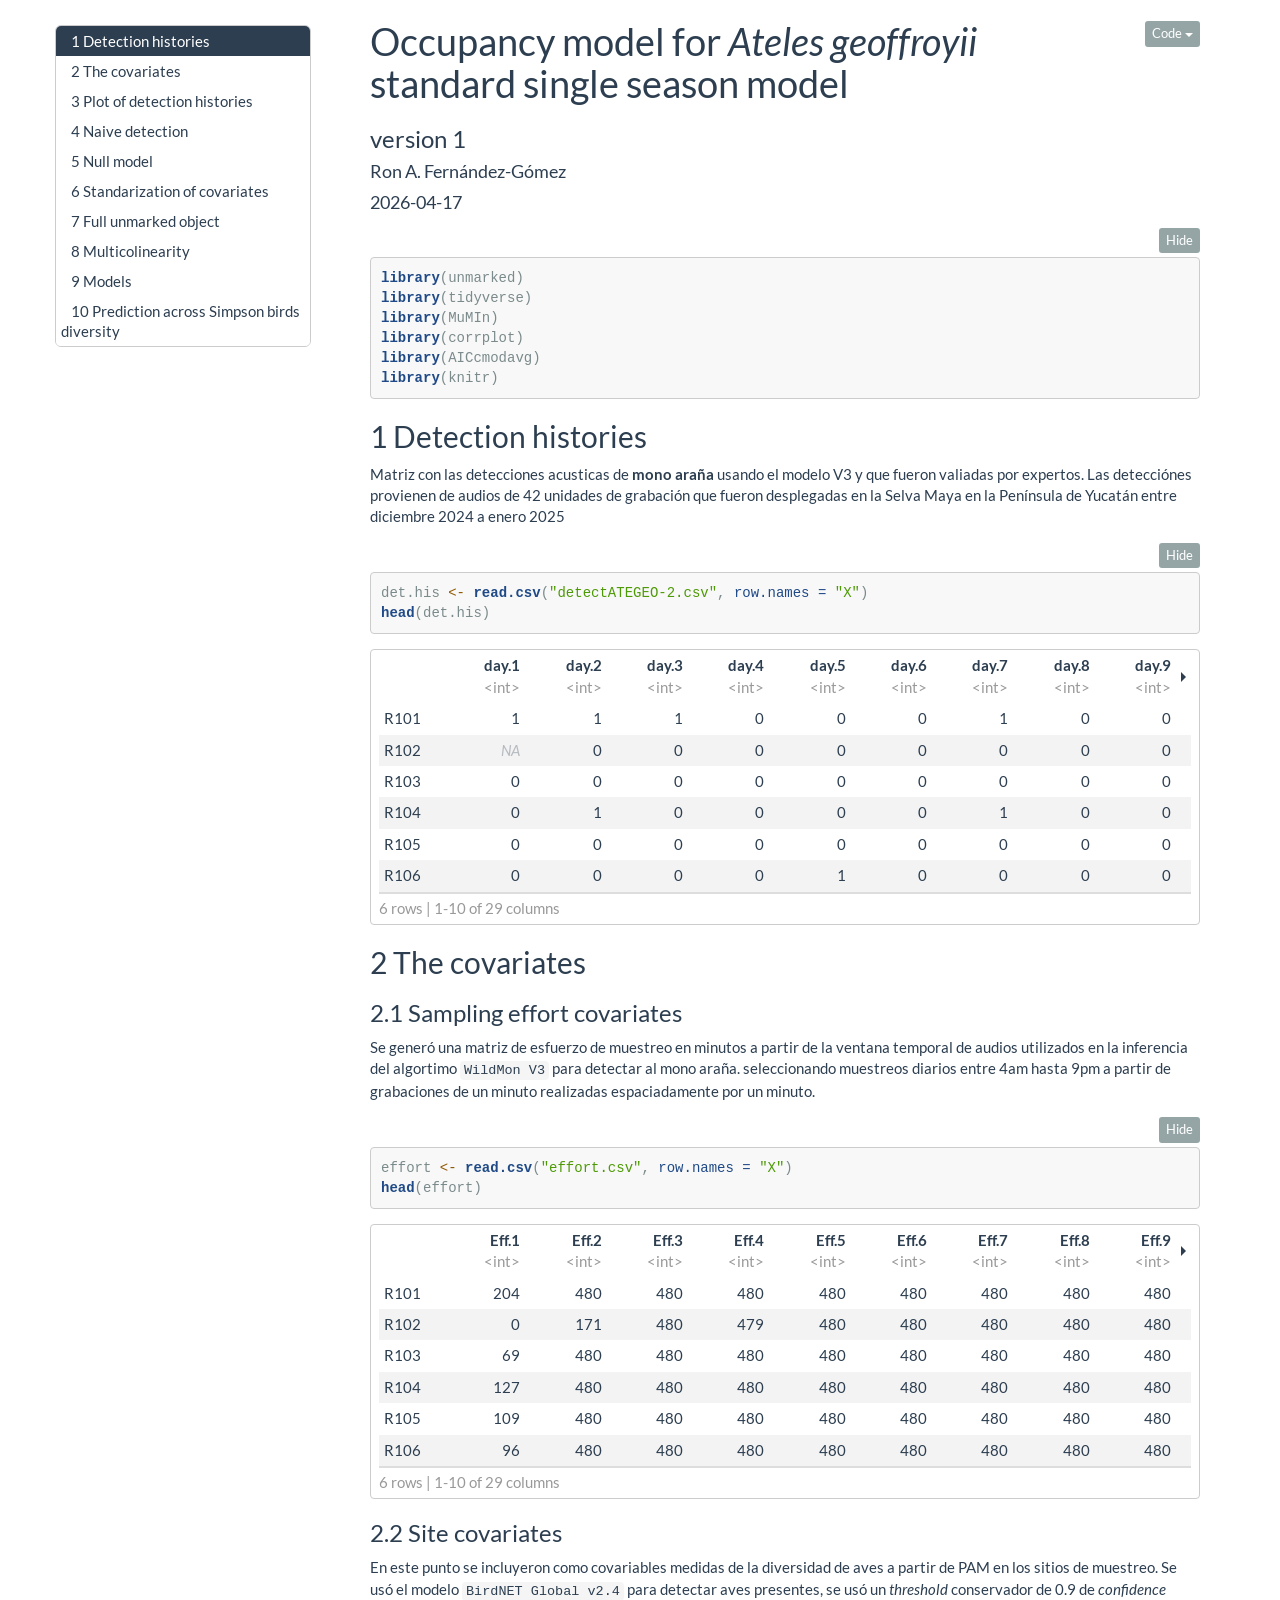
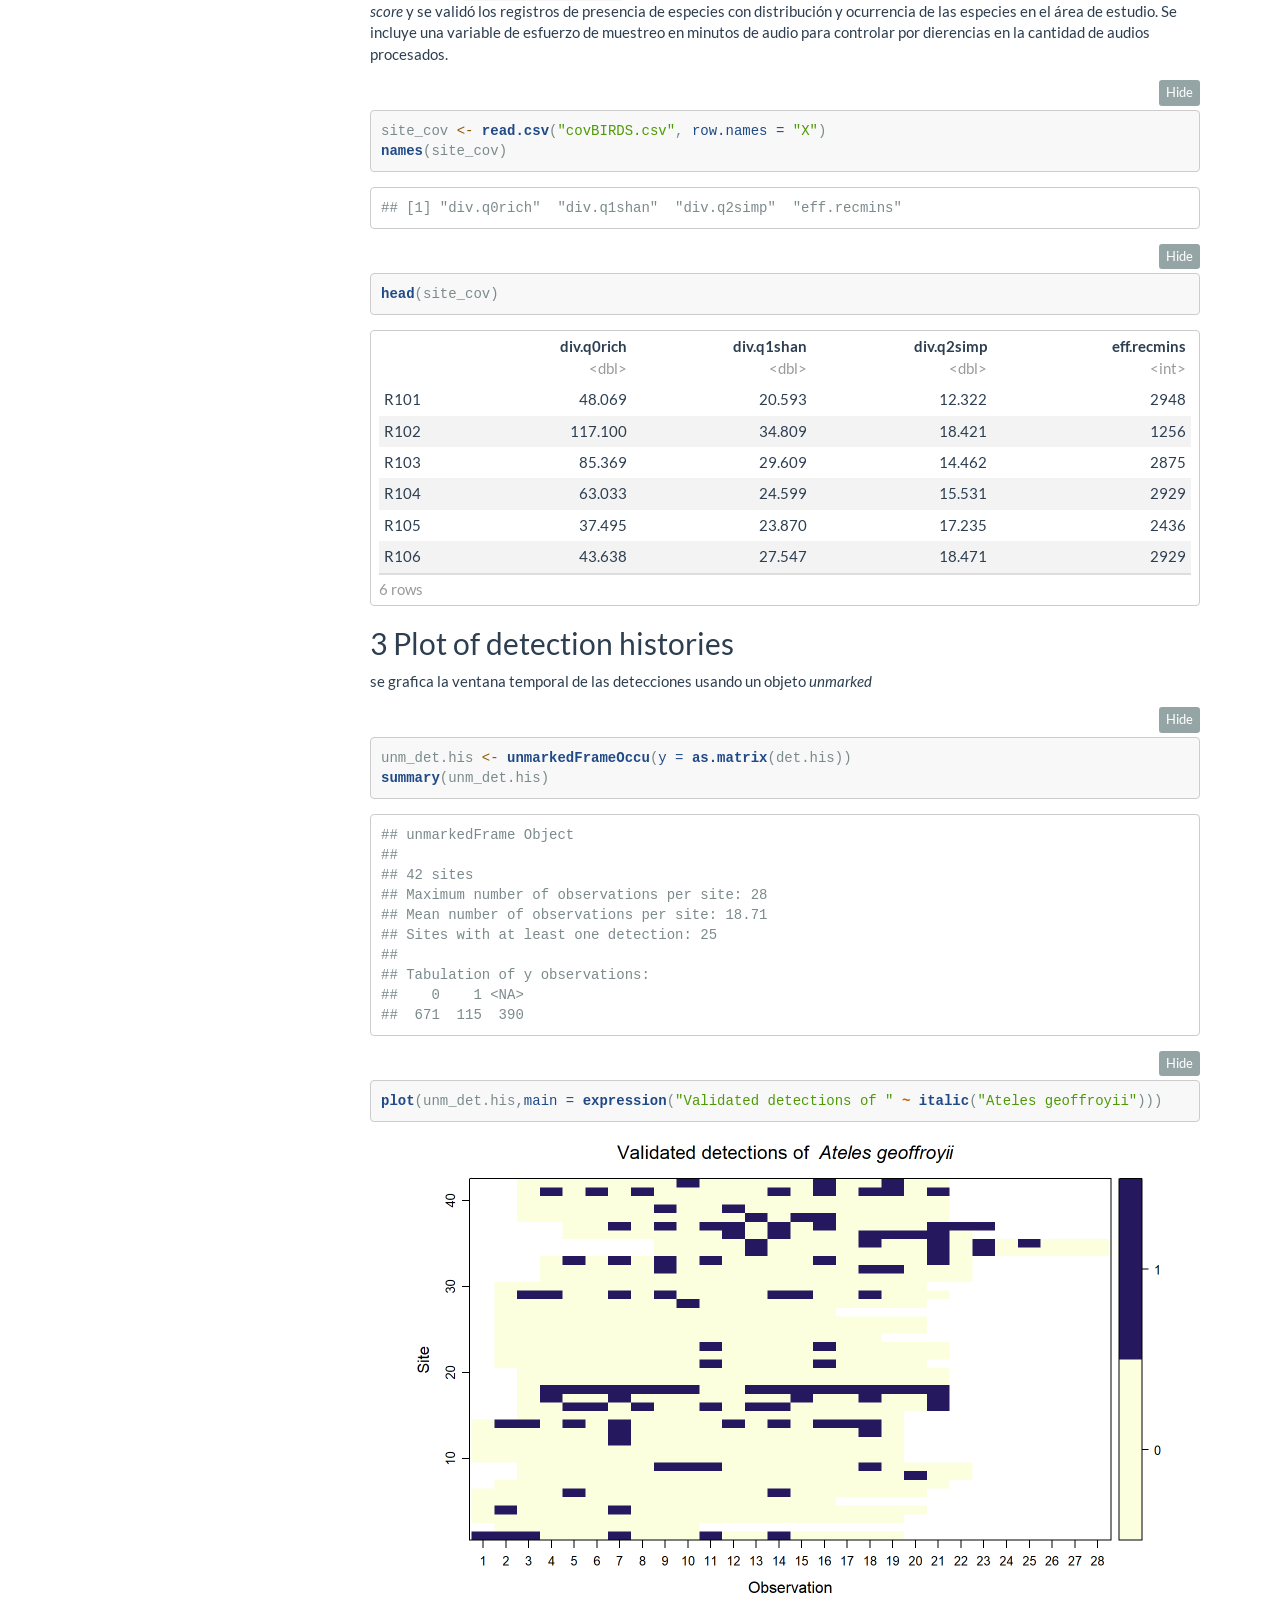
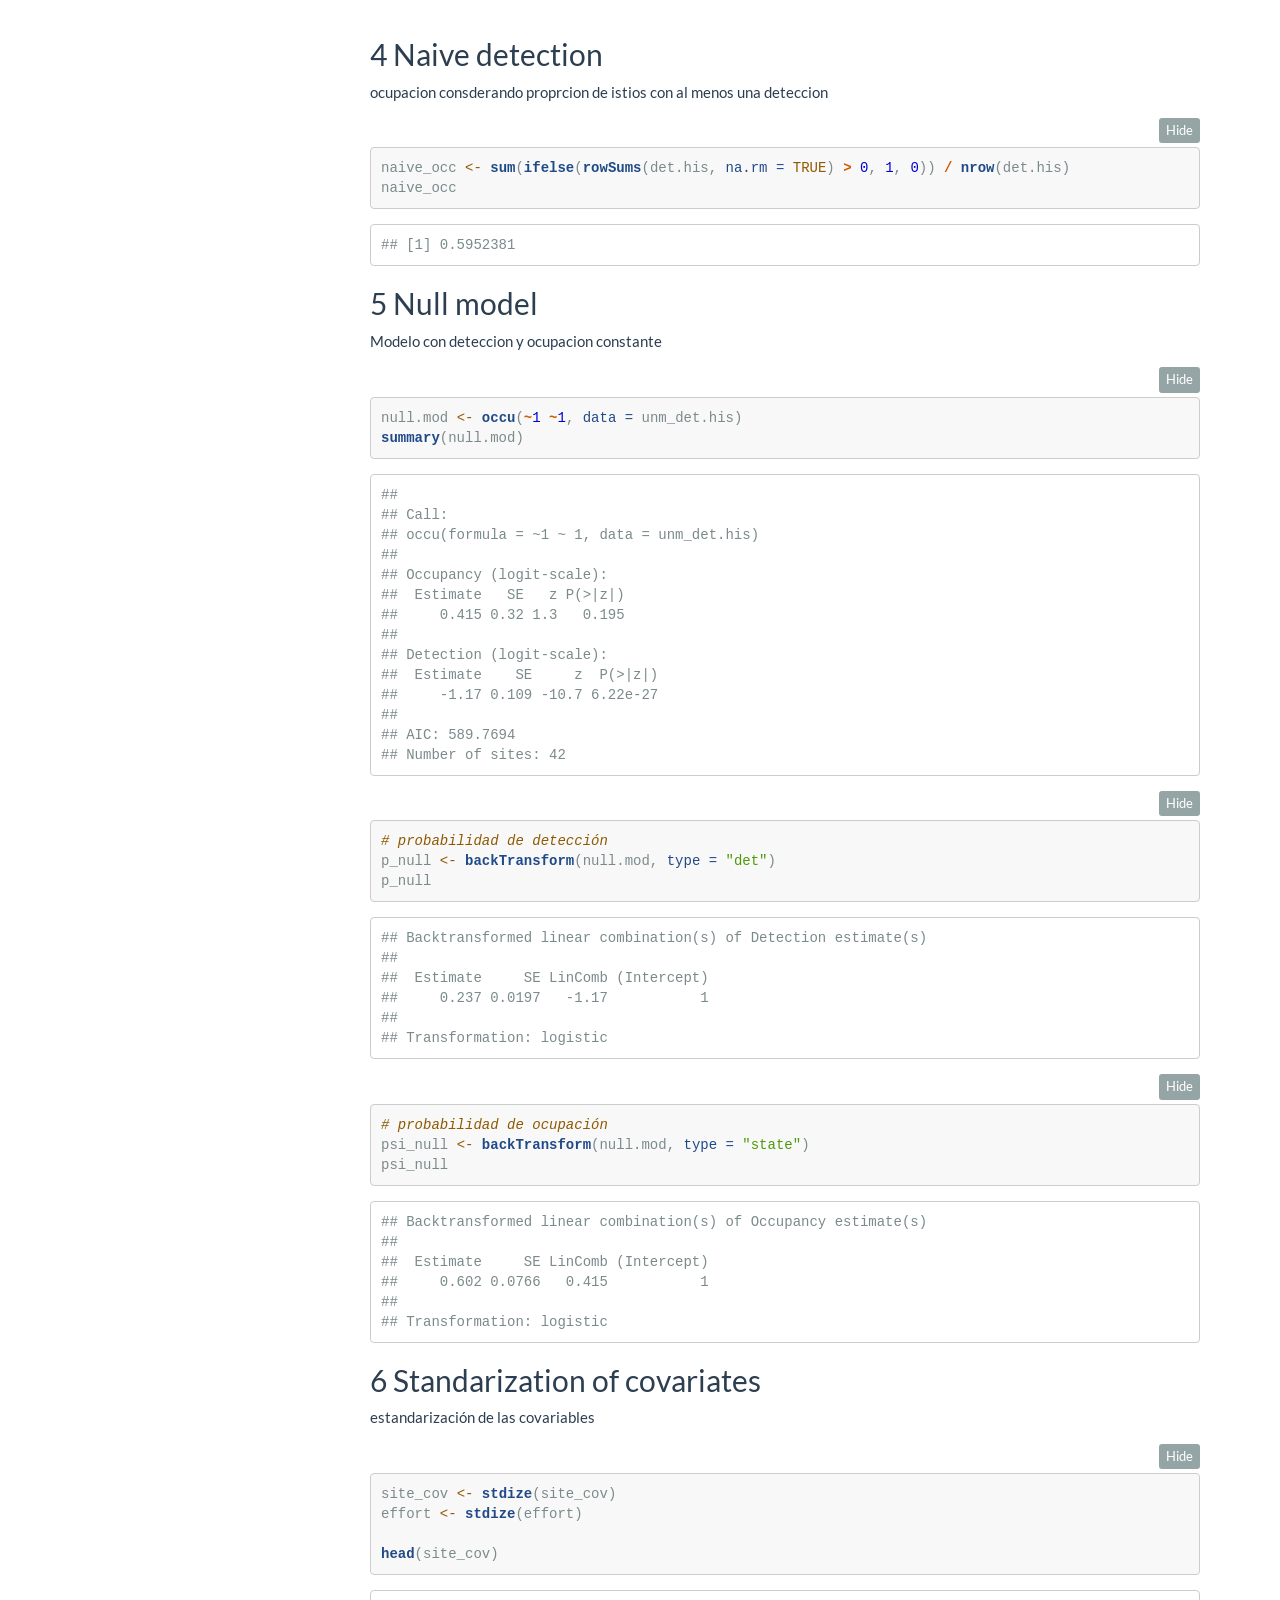
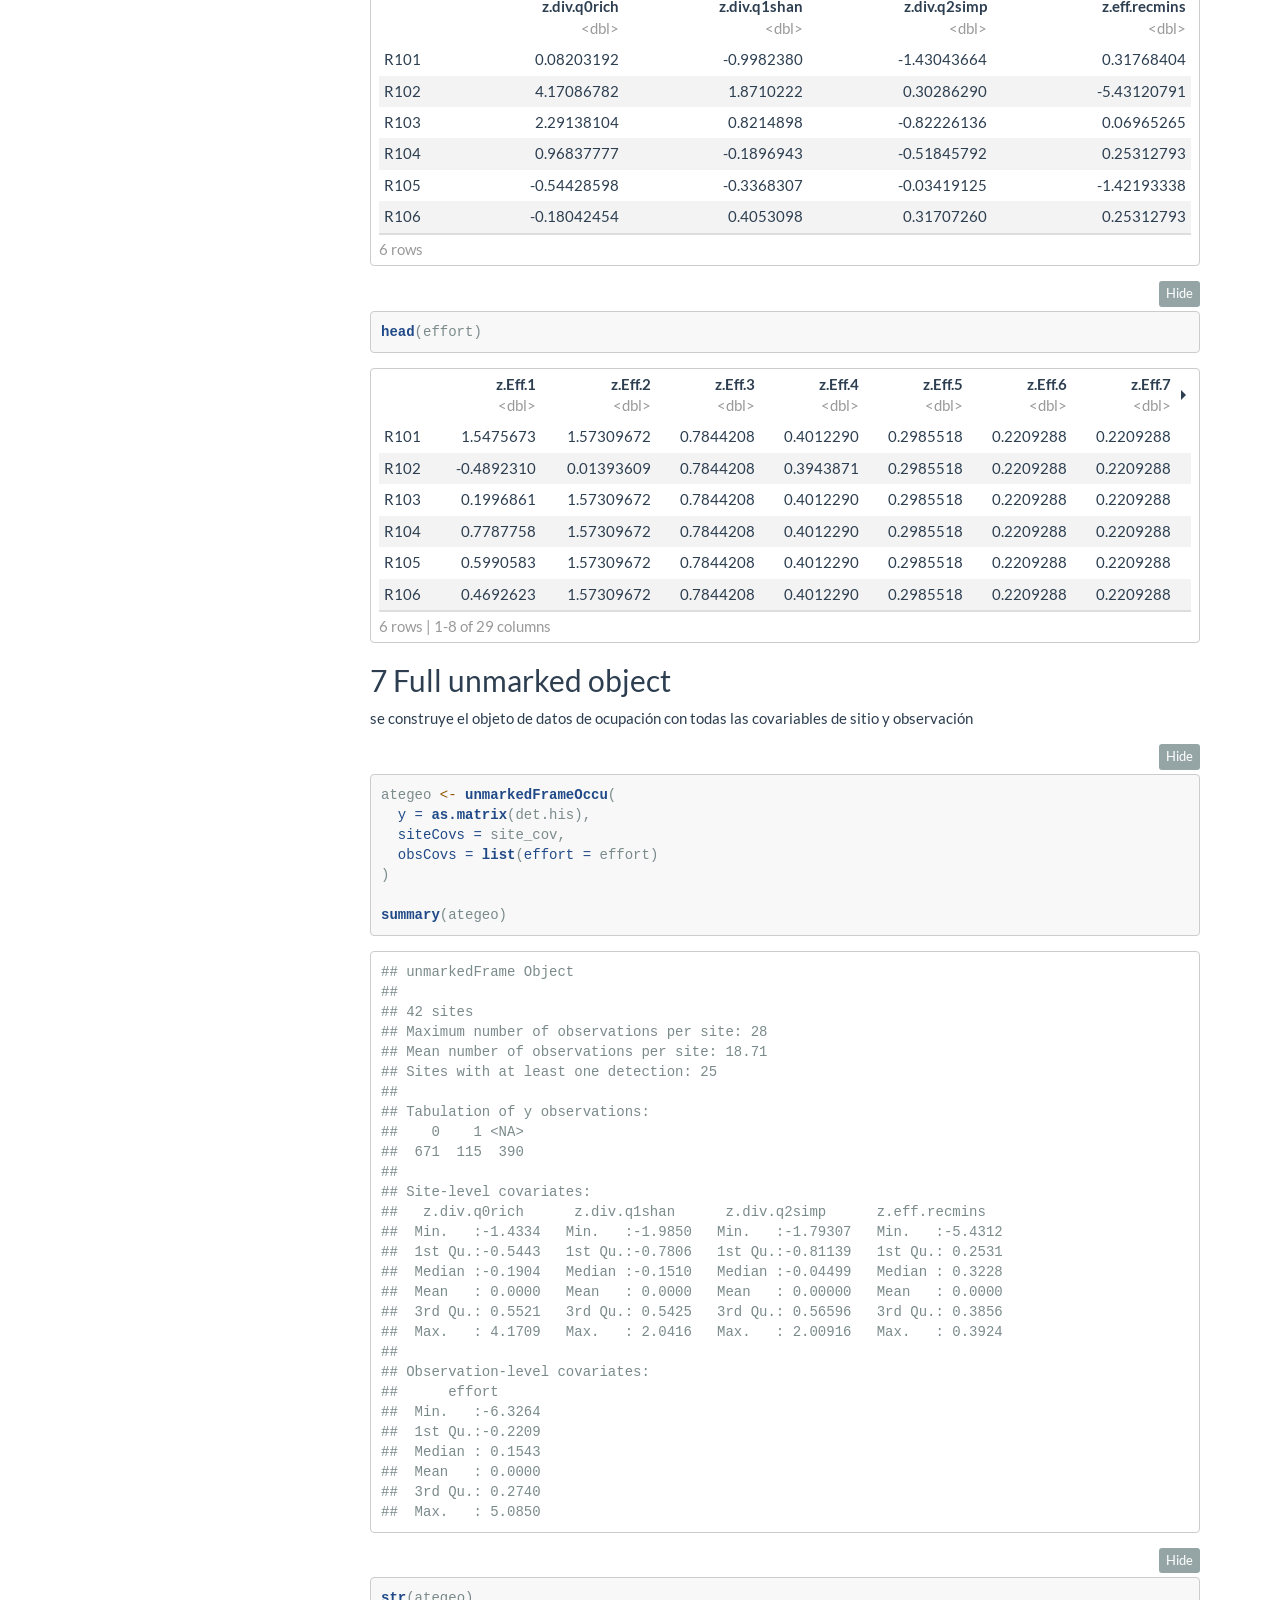
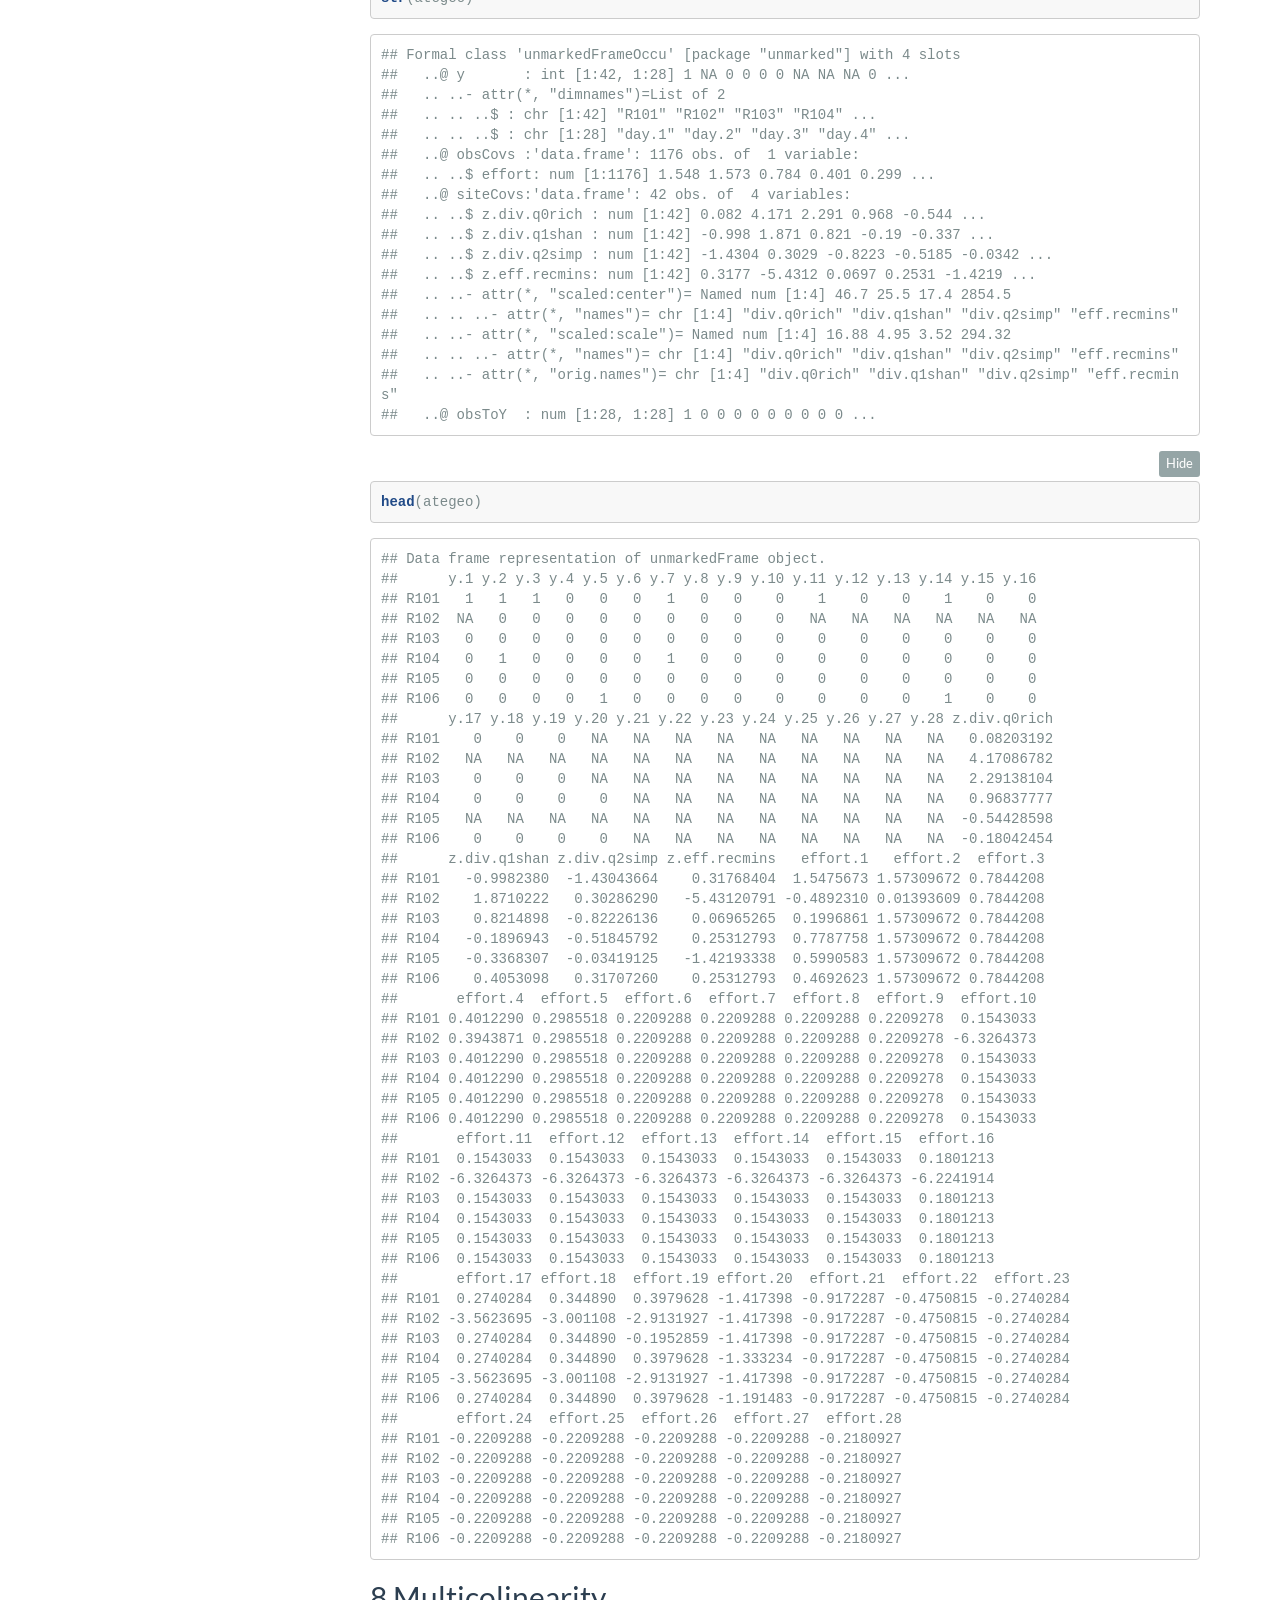
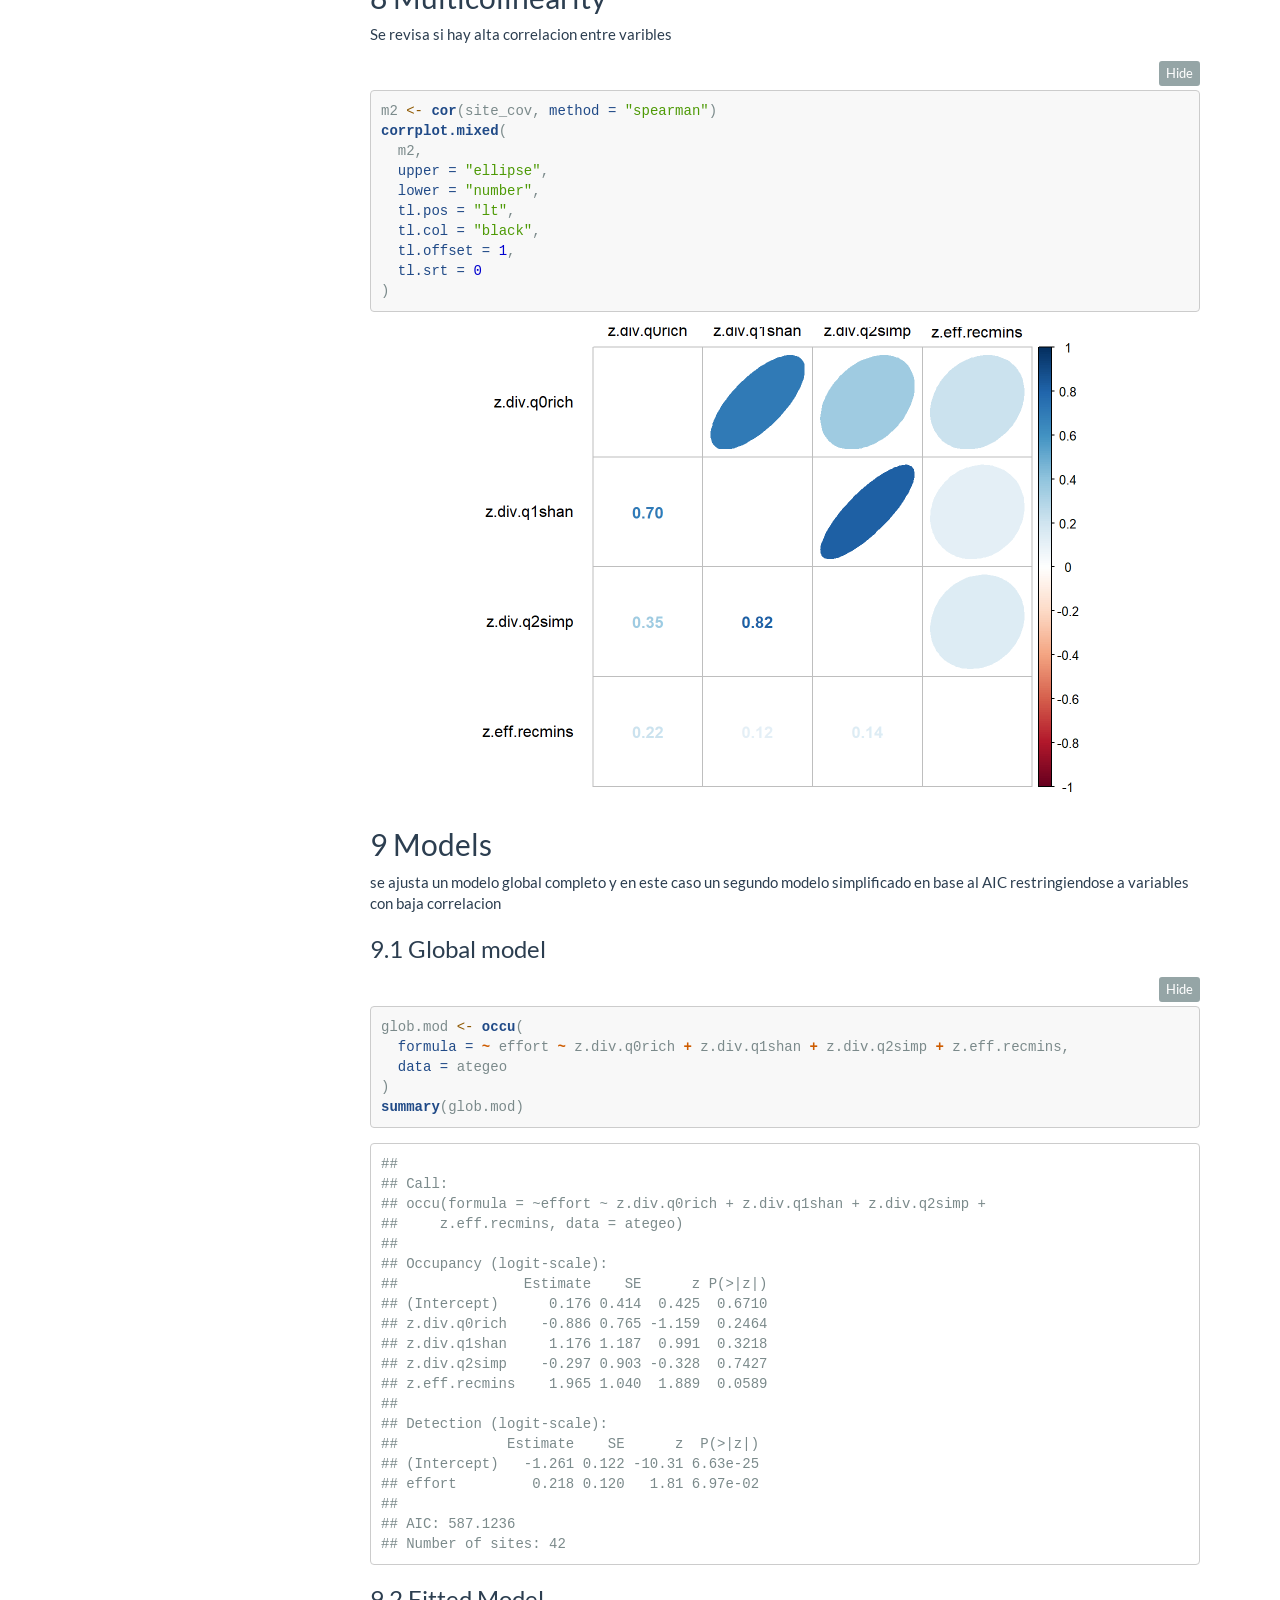
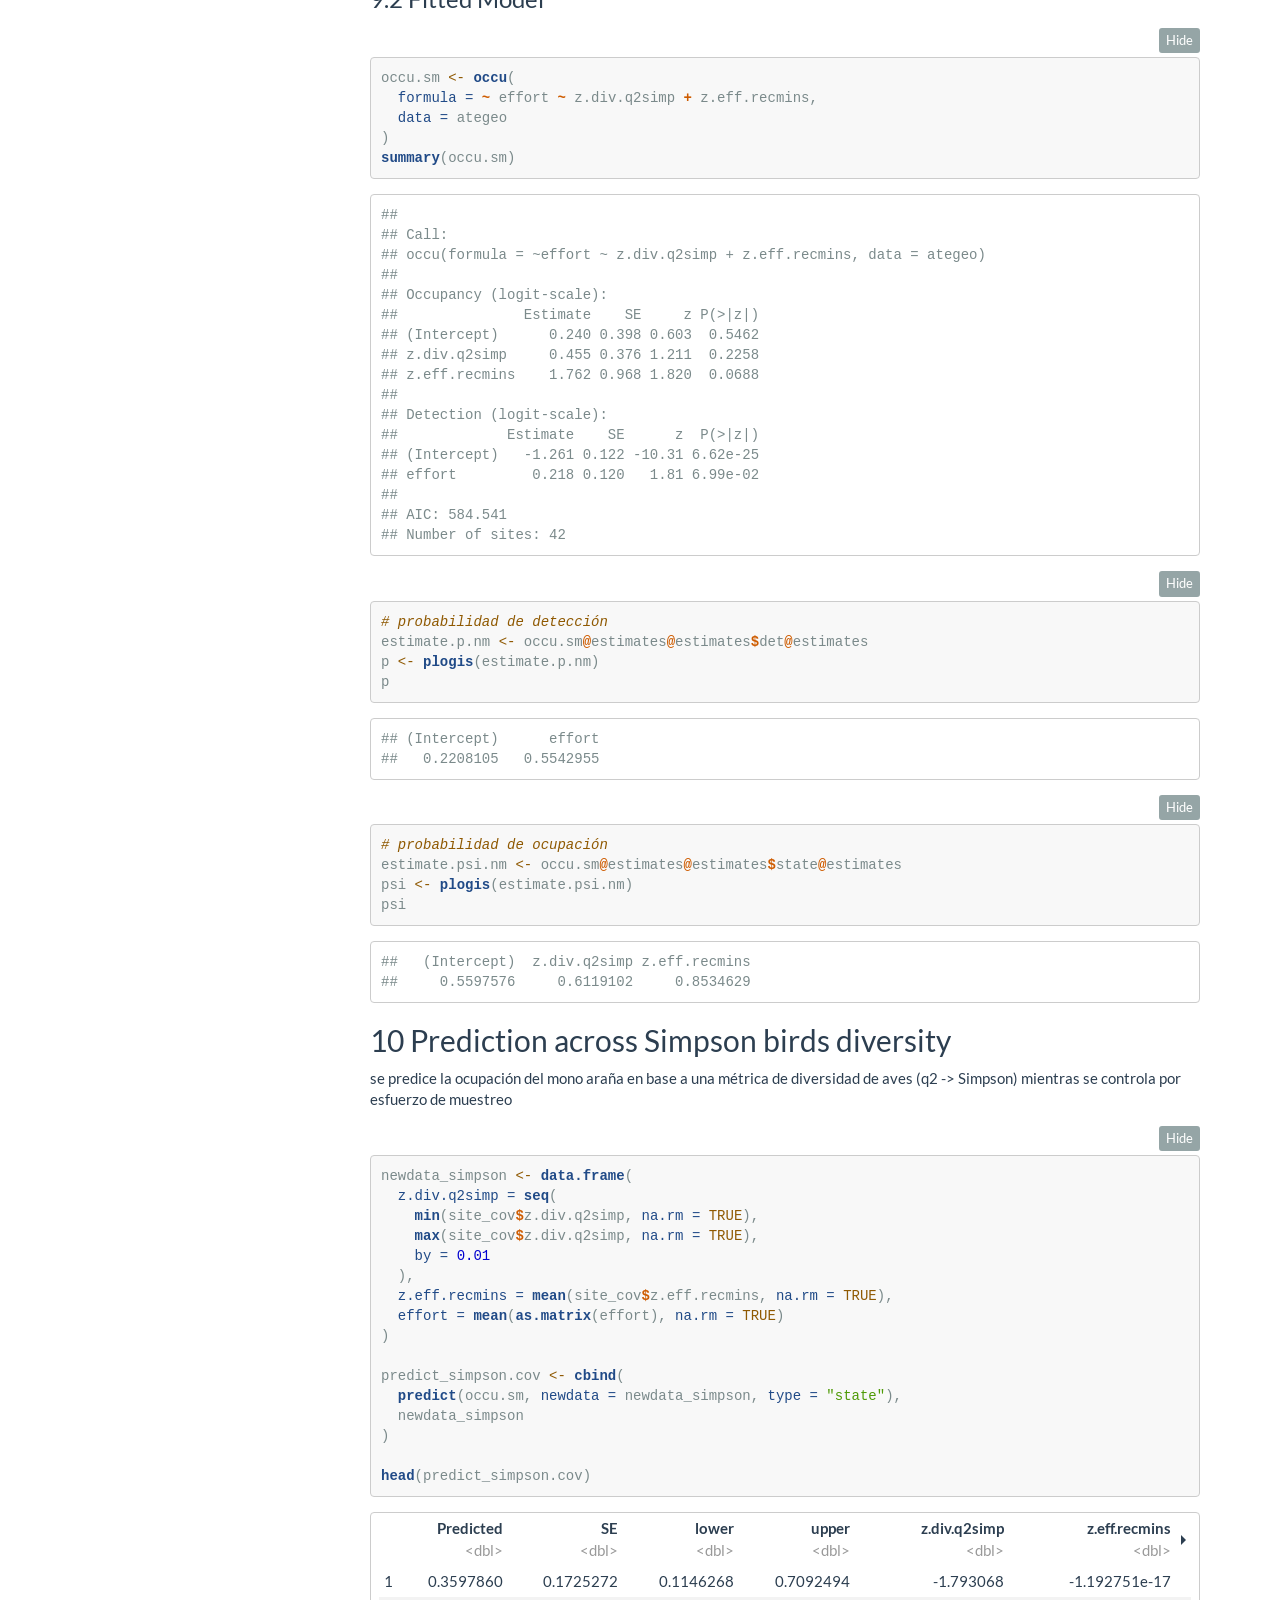
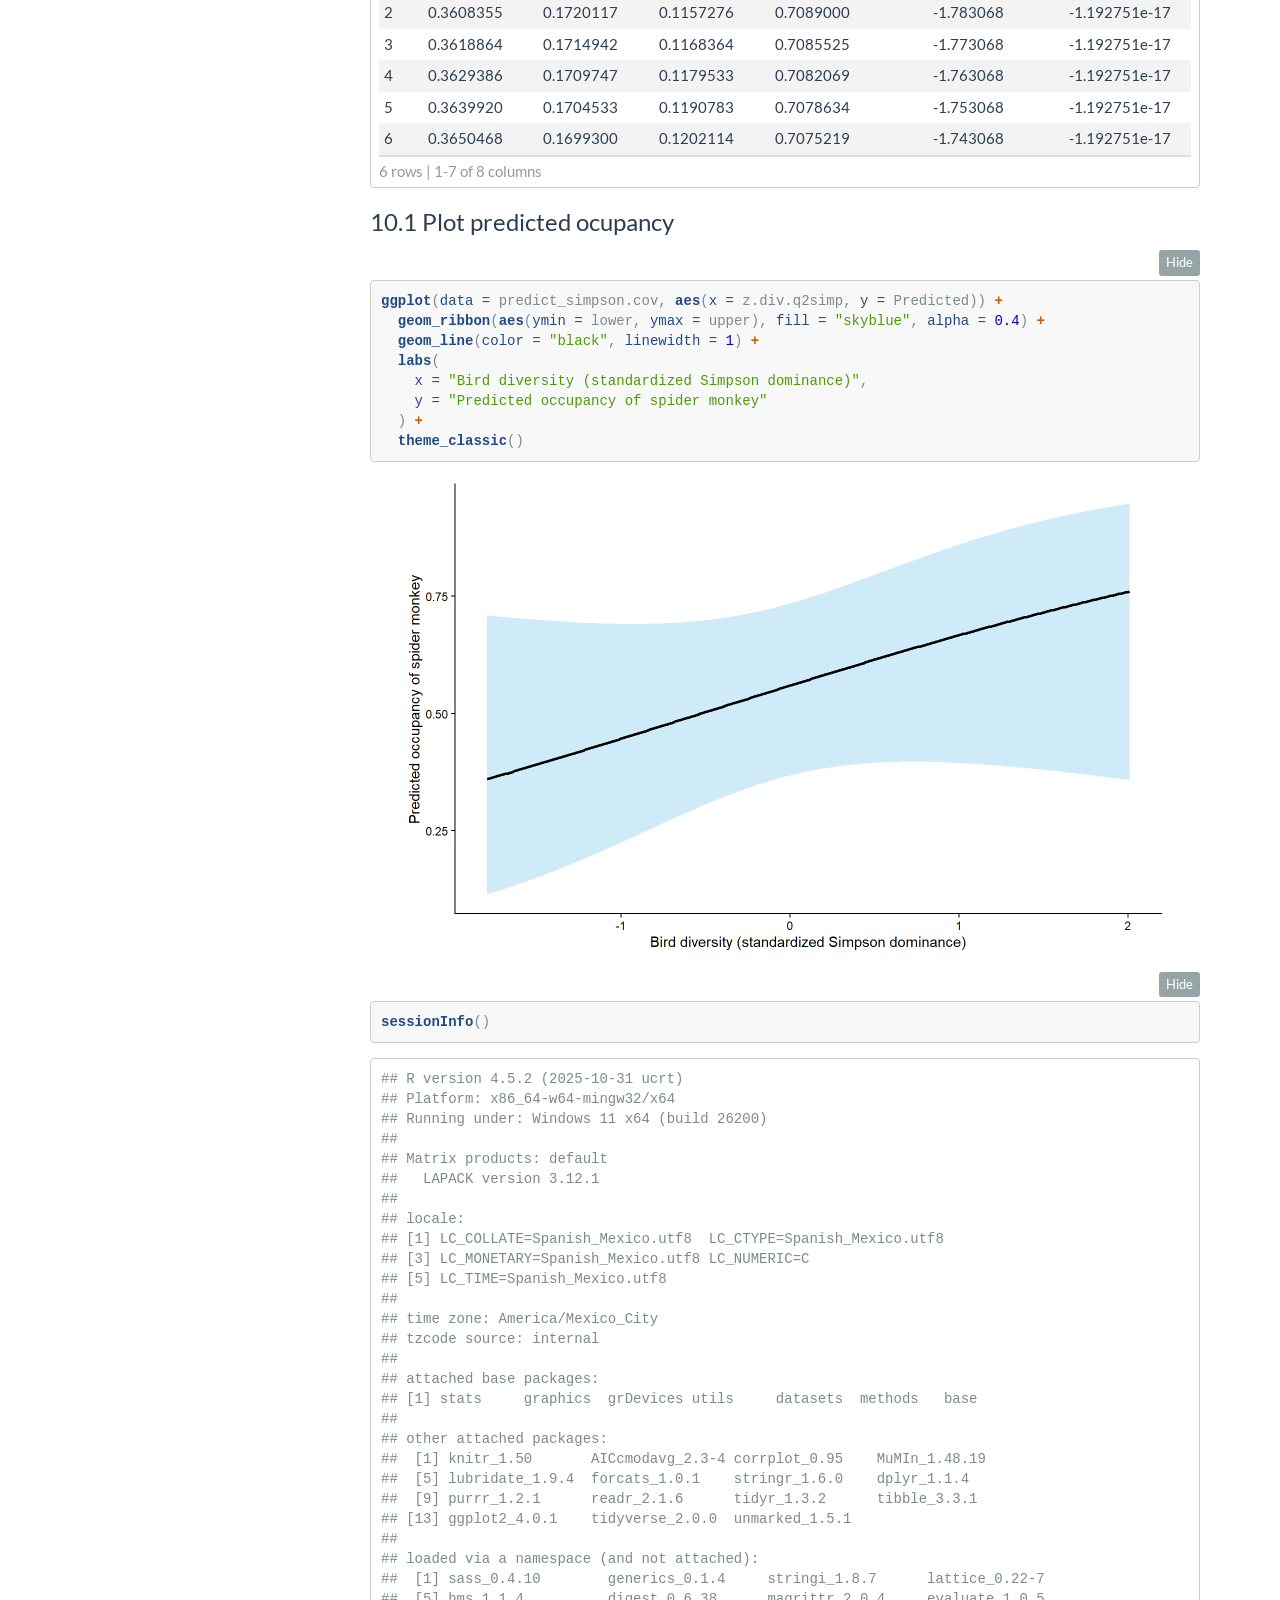
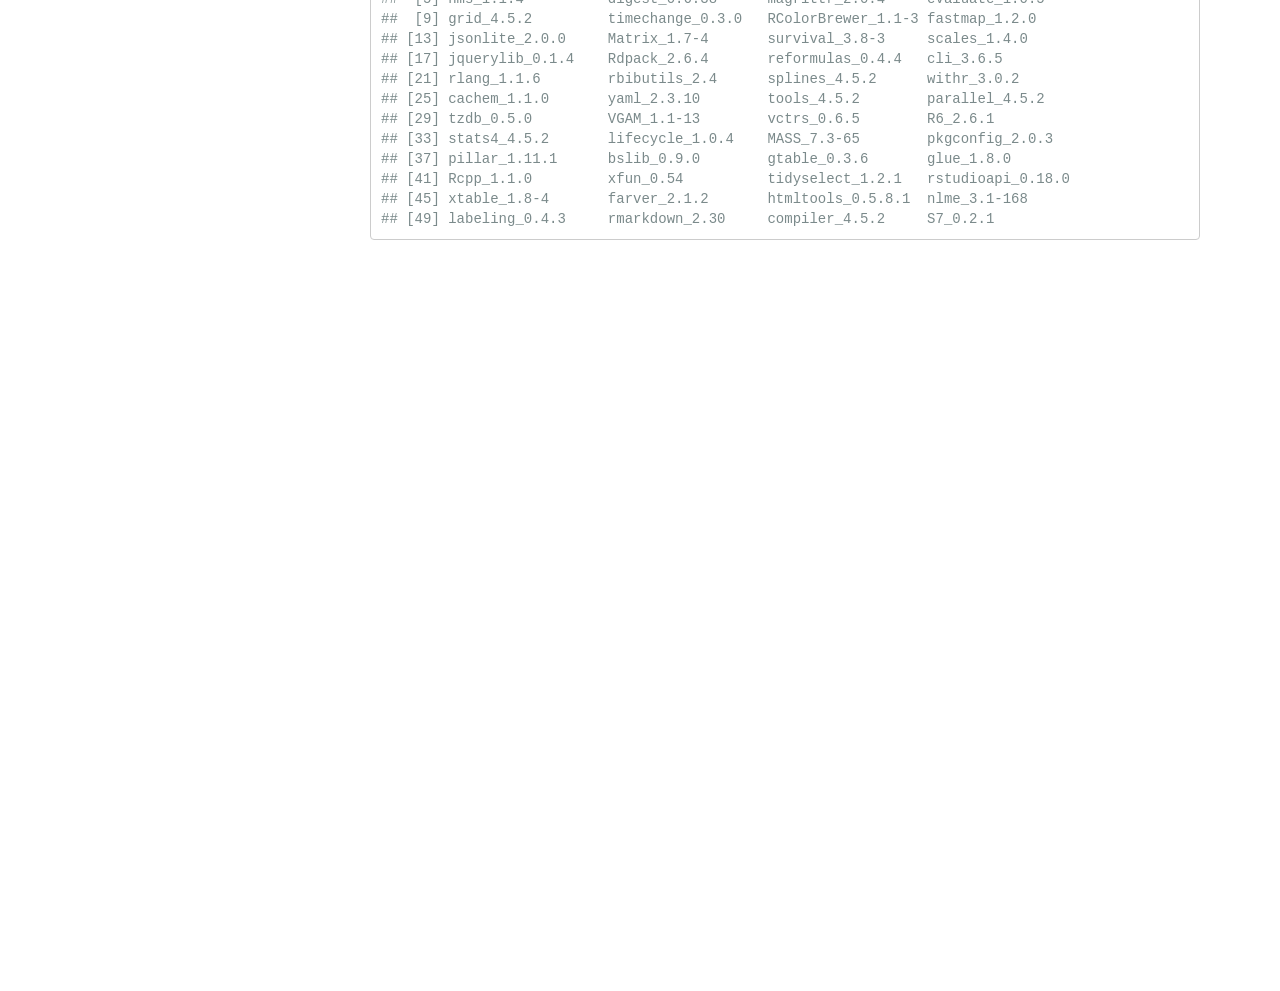
==== occ/occ-1.html @ fbb1be27 "Add files via upload files uploaded" ====
<!DOCTYPE html>

<html>

<head>

<meta charset="utf-8" />
<meta name="generator" content="pandoc" />
<meta http-equiv="X-UA-Compatible" content="IE=EDGE" />


<meta name="author" content="Ron A. Fernández-Gómez" />

<meta name="date" content="2026-04-17" />

<title>Occupancy model for Ateles geoffroyii   standard single season model</title>

<script>// Pandoc 2.9 adds attributes on both header and div. We remove the former (to
// be compatible with the behavior of Pandoc < 2.8).
document.addEventListener('DOMContentLoaded', function(e) {
  var hs = document.querySelectorAll("div.section[class*='level'] > :first-child");
  var i, h, a;
  for (i = 0; i < hs.length; i++) {
    h = hs[i];
    if (!/^h[1-6]$/i.test(h.tagName)) continue;  // it should be a header h1-h6
    a = h.attributes;
    while (a.length > 0) h.removeAttribute(a[0].name);
  }
});
</script>
<script>/*! jQuery v3.6.0 | (c) OpenJS Foundation and other contributors | jquery.org/license */
!function(e,t){"use strict";"object"==typeof module&&"object"==typeof module.exports?module.exports=e.document?t(e,!0):function(e){if(!e.document)throw new Error("jQuery requires a window with a document");return t(e)}:t(e)}("undefined"!=typeof window?window:this,function(C,e){"use strict";var t=[],r=Object.getPrototypeOf,s=t.slice,g=t.flat?function(e){return t.flat.call(e)}:function(e){return t.concat.apply([],e)},u=t.push,i=t.indexOf,n={},o=n.toString,v=n.hasOwnProperty,a=v.toString,l=a.call(Object),y={},m=function(e){return"function"==typeof e&&"number"!=typeof e.nodeType&&"function"!=typeof e.item},x=function(e){return null!=e&&e===e.window},E=C.document,c={type:!0,src:!0,nonce:!0,noModule:!0};function b(e,t,n){var r,i,o=(n=n||E).createElement("script");if(o.text=e,t)for(r in c)(i=t[r]||t.getAttribute&&t.getAttribute(r))&&o.setAttribute(r,i);n.head.appendChild(o).parentNode.removeChild(o)}function w(e){return null==e?e+"":"object"==typeof e||"function"==typeof e?n[o.call(e)]||"object":typeof e}var f="3.6.0",S=function(e,t){return new S.fn.init(e,t)};function p(e){var t=!!e&&"length"in e&&e.length,n=w(e);return!m(e)&&!x(e)&&("array"===n||0===t||"number"==typeof t&&0<t&&t-1 in e)}S.fn=S.prototype={jquery:f,constructor:S,length:0,toArray:function(){return s.call(this)},get:function(e){return null==e?s.call(this):e<0?this[e+this.length]:this[e]},pushStack:function(e){var t=S.merge(this.constructor(),e);return t.prevObject=this,t},each:function(e){return S.each(this,e)},map:function(n){return this.pushStack(S.map(this,function(e,t){return n.call(e,t,e)}))},slice:function(){return this.pushStack(s.apply(this,arguments))},first:function(){return this.eq(0)},last:function(){return this.eq(-1)},even:function(){return this.pushStack(S.grep(this,function(e,t){return(t+1)%2}))},odd:function(){return this.pushStack(S.grep(this,function(e,t){return t%2}))},eq:function(e){var t=this.length,n=+e+(e<0?t:0);return this.pushStack(0<=n&&n<t?[this[n]]:[])},end:function(){return this.prevObject||this.constructor()},push:u,sort:t.sort,splice:t.splice},S.extend=S.fn.extend=function(){var e,t,n,r,i,o,a=arguments[0]||{},s=1,u=arguments.length,l=!1;for("boolean"==typeof a&&(l=a,a=arguments[s]||{},s++),"object"==typeof a||m(a)||(a={}),s===u&&(a=this,s--);s<u;s++)if(null!=(e=arguments[s]))for(t in e)r=e[t],"__proto__"!==t&&a!==r&&(l&&r&&(S.isPlainObject(r)||(i=Array.isArray(r)))?(n=a[t],o=i&&!Array.isArray(n)?[]:i||S.isPlainObject(n)?n:{},i=!1,a[t]=S.extend(l,o,r)):void 0!==r&&(a[t]=r));return a},S.extend({expando:"jQuery"+(f+Math.random()).replace(/\D/g,""),isReady:!0,error:function(e){throw new Error(e)},noop:function(){},isPlainObject:function(e){var t,n;return!(!e||"[object Object]"!==o.call(e))&&(!(t=r(e))||"function"==typeof(n=v.call(t,"constructor")&&t.constructor)&&a.call(n)===l)},isEmptyObject:function(e){var t;for(t in e)return!1;return!0},globalEval:function(e,t,n){b(e,{nonce:t&&t.nonce},n)},each:function(e,t){var n,r=0;if(p(e)){for(n=e.length;r<n;r++)if(!1===t.call(e[r],r,e[r]))break}else for(r in e)if(!1===t.call(e[r],r,e[r]))break;return e},makeArray:function(e,t){var n=t||[];return null!=e&&(p(Object(e))?S.merge(n,"string"==typeof e?[e]:e):u.call(n,e)),n},inArray:function(e,t,n){return null==t?-1:i.call(t,e,n)},merge:function(e,t){for(var n=+t.length,r=0,i=e.length;r<n;r++)e[i++]=t[r];return e.length=i,e},grep:function(e,t,n){for(var r=[],i=0,o=e.length,a=!n;i<o;i++)!t(e[i],i)!==a&&r.push(e[i]);return r},map:function(e,t,n){var r,i,o=0,a=[];if(p(e))for(r=e.length;o<r;o++)null!=(i=t(e[o],o,n))&&a.push(i);else for(o in e)null!=(i=t(e[o],o,n))&&a.push(i);return g(a)},guid:1,support:y}),"function"==typeof Symbol&&(S.fn[Symbol.iterator]=t[Symbol.iterator]),S.each("Boolean Number String Function Array Date RegExp Object Error Symbol".split(" "),function(e,t){n["[object "+t+"]"]=t.toLowerCase()});var d=function(n){var e,d,b,o,i,h,f,g,w,u,l,T,C,a,E,v,s,c,y,S="sizzle"+1*new Date,p=n.document,k=0,r=0,m=ue(),x=ue(),A=ue(),N=ue(),j=function(e,t){return e===t&&(l=!0),0},D={}.hasOwnProperty,t=[],q=t.pop,L=t.push,H=t.push,O=t.slice,P=function(e,t){for(var n=0,r=e.length;n<r;n++)if(e[n]===t)return n;return-1},R="checked|selected|async|autofocus|autoplay|controls|defer|disabled|hidden|ismap|loop|multiple|open|readonly|required|scoped",M="[\\x20\\t\\r\\n\\f]",I="(?:\\\\[\\da-fA-F]{1,6}"+M+"?|\\\\[^\\r\\n\\f]|[\\w-]|[^\0-\\x7f])+",W="\\["+M+"*("+I+")(?:"+M+"*([*^$|!~]?=)"+M+"*(?:'((?:\\\\.|[^\\\\'])*)'|\"((?:\\\\.|[^\\\\\"])*)\"|("+I+"))|)"+M+"*\\]",F=":("+I+")(?:\\((('((?:\\\\.|[^\\\\'])*)'|\"((?:\\\\.|[^\\\\\"])*)\")|((?:\\\\.|[^\\\\()[\\]]|"+W+")*)|.*)\\)|)",B=new RegExp(M+"+","g"),$=new RegExp("^"+M+"+|((?:^|[^\\\\])(?:\\\\.)*)"+M+"+$","g"),_=new RegExp("^"+M+"*,"+M+"*"),z=new RegExp("^"+M+"*([>+~]|"+M+")"+M+"*"),U=new RegExp(M+"|>"),X=new RegExp(F),V=new RegExp("^"+I+"$"),G={ID:new RegExp("^#("+I+")"),CLASS:new RegExp("^\\.("+I+")"),TAG:new RegExp("^("+I+"|[*])"),ATTR:new RegExp("^"+W),PSEUDO:new RegExp("^"+F),CHILD:new RegExp("^:(only|first|last|nth|nth-last)-(child|of-type)(?:\\("+M+"*(even|odd|(([+-]|)(\\d*)n|)"+M+"*(?:([+-]|)"+M+"*(\\d+)|))"+M+"*\\)|)","i"),bool:new RegExp("^(?:"+R+")$","i"),needsContext:new RegExp("^"+M+"*[>+~]|:(even|odd|eq|gt|lt|nth|first|last)(?:\\("+M+"*((?:-\\d)?\\d*)"+M+"*\\)|)(?=[^-]|$)","i")},Y=/HTML$/i,Q=/^(?:input|select|textarea|button)$/i,J=/^h\d$/i,K=/^[^{]+\{\s*\[native \w/,Z=/^(?:#([\w-]+)|(\w+)|\.([\w-]+))$/,ee=/[+~]/,te=new RegExp("\\\\[\\da-fA-F]{1,6}"+M+"?|\\\\([^\\r\\n\\f])","g"),ne=function(e,t){var n="0x"+e.slice(1)-65536;return t||(n<0?String.fromCharCode(n+65536):String.fromCharCode(n>>10|55296,1023&n|56320))},re=/([\0-\x1f\x7f]|^-?\d)|^-$|[^\0-\x1f\x7f-\uFFFF\w-]/g,ie=function(e,t){return t?"\0"===e?"\ufffd":e.slice(0,-1)+"\\"+e.charCodeAt(e.length-1).toString(16)+" ":"\\"+e},oe=function(){T()},ae=be(function(e){return!0===e.disabled&&"fieldset"===e.nodeName.toLowerCase()},{dir:"parentNode",next:"legend"});try{H.apply(t=O.call(p.childNodes),p.childNodes),t[p.childNodes.length].nodeType}catch(e){H={apply:t.length?function(e,t){L.apply(e,O.call(t))}:function(e,t){var n=e.length,r=0;while(e[n++]=t[r++]);e.length=n-1}}}function se(t,e,n,r){var i,o,a,s,u,l,c,f=e&&e.ownerDocument,p=e?e.nodeType:9;if(n=n||[],"string"!=typeof t||!t||1!==p&&9!==p&&11!==p)return n;if(!r&&(T(e),e=e||C,E)){if(11!==p&&(u=Z.exec(t)))if(i=u[1]){if(9===p){if(!(a=e.getElementById(i)))return n;if(a.id===i)return n.push(a),n}else if(f&&(a=f.getElementById(i))&&y(e,a)&&a.id===i)return n.push(a),n}else{if(u[2])return H.apply(n,e.getElementsByTagName(t)),n;if((i=u[3])&&d.getElementsByClassName&&e.getElementsByClassName)return H.apply(n,e.getElementsByClassName(i)),n}if(d.qsa&&!N[t+" "]&&(!v||!v.test(t))&&(1!==p||"object"!==e.nodeName.toLowerCase())){if(c=t,f=e,1===p&&(U.test(t)||z.test(t))){(f=ee.test(t)&&ye(e.parentNode)||e)===e&&d.scope||((s=e.getAttribute("id"))?s=s.replace(re,ie):e.setAttribute("id",s=S)),o=(l=h(t)).length;while(o--)l[o]=(s?"#"+s:":scope")+" "+xe(l[o]);c=l.join(",")}try{return H.apply(n,f.querySelectorAll(c)),n}catch(e){N(t,!0)}finally{s===S&&e.removeAttribute("id")}}}return g(t.replace($,"$1"),e,n,r)}function ue(){var r=[];return function e(t,n){return r.push(t+" ")>b.cacheLength&&delete e[r.shift()],e[t+" "]=n}}function le(e){return e[S]=!0,e}function ce(e){var t=C.createElement("fieldset");try{return!!e(t)}catch(e){return!1}finally{t.parentNode&&t.parentNode.removeChild(t),t=null}}function fe(e,t){var n=e.split("|"),r=n.length;while(r--)b.attrHandle[n[r]]=t}function pe(e,t){var n=t&&e,r=n&&1===e.nodeType&&1===t.nodeType&&e.sourceIndex-t.sourceIndex;if(r)return r;if(n)while(n=n.nextSibling)if(n===t)return-1;return e?1:-1}function de(t){return function(e){return"input"===e.nodeName.toLowerCase()&&e.type===t}}function he(n){return function(e){var t=e.nodeName.toLowerCase();return("input"===t||"button"===t)&&e.type===n}}function ge(t){return function(e){return"form"in e?e.parentNode&&!1===e.disabled?"label"in e?"label"in e.parentNode?e.parentNode.disabled===t:e.disabled===t:e.isDisabled===t||e.isDisabled!==!t&&ae(e)===t:e.disabled===t:"label"in e&&e.disabled===t}}function ve(a){return le(function(o){return o=+o,le(function(e,t){var n,r=a([],e.length,o),i=r.length;while(i--)e[n=r[i]]&&(e[n]=!(t[n]=e[n]))})})}function ye(e){return e&&"undefined"!=typeof e.getElementsByTagName&&e}for(e in d=se.support={},i=se.isXML=function(e){var t=e&&e.namespaceURI,n=e&&(e.ownerDocument||e).documentElement;return!Y.test(t||n&&n.nodeName||"HTML")},T=se.setDocument=function(e){var t,n,r=e?e.ownerDocument||e:p;return r!=C&&9===r.nodeType&&r.documentElement&&(a=(C=r).documentElement,E=!i(C),p!=C&&(n=C.defaultView)&&n.top!==n&&(n.addEventListener?n.addEventListener("unload",oe,!1):n.attachEvent&&n.attachEvent("onunload",oe)),d.scope=ce(function(e){return a.appendChild(e).appendChild(C.createElement("div")),"undefined"!=typeof e.querySelectorAll&&!e.querySelectorAll(":scope fieldset div").length}),d.attributes=ce(function(e){return e.className="i",!e.getAttribute("className")}),d.getElementsByTagName=ce(function(e){return e.appendChild(C.createComment("")),!e.getElementsByTagName("*").length}),d.getElementsByClassName=K.test(C.getElementsByClassName),d.getById=ce(function(e){return a.appendChild(e).id=S,!C.getElementsByName||!C.getElementsByName(S).length}),d.getById?(b.filter.ID=function(e){var t=e.replace(te,ne);return function(e){return e.getAttribute("id")===t}},b.find.ID=function(e,t){if("undefined"!=typeof t.getElementById&&E){var n=t.getElementById(e);return n?[n]:[]}}):(b.filter.ID=function(e){var n=e.replace(te,ne);return function(e){var t="undefined"!=typeof e.getAttributeNode&&e.getAttributeNode("id");return t&&t.value===n}},b.find.ID=function(e,t){if("undefined"!=typeof t.getElementById&&E){var n,r,i,o=t.getElementById(e);if(o){if((n=o.getAttributeNode("id"))&&n.value===e)return[o];i=t.getElementsByName(e),r=0;while(o=i[r++])if((n=o.getAttributeNode("id"))&&n.value===e)return[o]}return[]}}),b.find.TAG=d.getElementsByTagName?function(e,t){return"undefined"!=typeof t.getElementsByTagName?t.getElementsByTagName(e):d.qsa?t.querySelectorAll(e):void 0}:function(e,t){var n,r=[],i=0,o=t.getElementsByTagName(e);if("*"===e){while(n=o[i++])1===n.nodeType&&r.push(n);return r}return o},b.find.CLASS=d.getElementsByClassName&&function(e,t){if("undefined"!=typeof t.getElementsByClassName&&E)return t.getElementsByClassName(e)},s=[],v=[],(d.qsa=K.test(C.querySelectorAll))&&(ce(function(e){var t;a.appendChild(e).innerHTML="<a id='"+S+"'></a><select id='"+S+"-\r\\' msallowcapture=''><option selected=''></option></select>",e.querySelectorAll("[msallowcapture^='']").length&&v.push("[*^$]="+M+"*(?:''|\"\")"),e.querySelectorAll("[selected]").length||v.push("\\["+M+"*(?:value|"+R+")"),e.querySelectorAll("[id~="+S+"-]").length||v.push("~="),(t=C.createElement("input")).setAttribute("name",""),e.appendChild(t),e.querySelectorAll("[name='']").length||v.push("\\["+M+"*name"+M+"*="+M+"*(?:''|\"\")"),e.querySelectorAll(":checked").length||v.push(":checked"),e.querySelectorAll("a#"+S+"+*").length||v.push(".#.+[+~]"),e.querySelectorAll("\\\f"),v.push("[\\r\\n\\f]")}),ce(function(e){e.innerHTML="<a href='' disabled='disabled'></a><select disabled='disabled'><option/></select>";var t=C.createElement("input");t.setAttribute("type","hidden"),e.appendChild(t).setAttribute("name","D"),e.querySelectorAll("[name=d]").length&&v.push("name"+M+"*[*^$|!~]?="),2!==e.querySelectorAll(":enabled").length&&v.push(":enabled",":disabled"),a.appendChild(e).disabled=!0,2!==e.querySelectorAll(":disabled").length&&v.push(":enabled",":disabled"),e.querySelectorAll("*,:x"),v.push(",.*:")})),(d.matchesSelector=K.test(c=a.matches||a.webkitMatchesSelector||a.mozMatchesSelector||a.oMatchesSelector||a.msMatchesSelector))&&ce(function(e){d.disconnectedMatch=c.call(e,"*"),c.call(e,"[s!='']:x"),s.push("!=",F)}),v=v.length&&new RegExp(v.join("|")),s=s.length&&new RegExp(s.join("|")),t=K.test(a.compareDocumentPosition),y=t||K.test(a.contains)?function(e,t){var n=9===e.nodeType?e.documentElement:e,r=t&&t.parentNode;return e===r||!(!r||1!==r.nodeType||!(n.contains?n.contains(r):e.compareDocumentPosition&&16&e.compareDocumentPosition(r)))}:function(e,t){if(t)while(t=t.parentNode)if(t===e)return!0;return!1},j=t?function(e,t){if(e===t)return l=!0,0;var n=!e.compareDocumentPosition-!t.compareDocumentPosition;return n||(1&(n=(e.ownerDocument||e)==(t.ownerDocument||t)?e.compareDocumentPosition(t):1)||!d.sortDetached&&t.compareDocumentPosition(e)===n?e==C||e.ownerDocument==p&&y(p,e)?-1:t==C||t.ownerDocument==p&&y(p,t)?1:u?P(u,e)-P(u,t):0:4&n?-1:1)}:function(e,t){if(e===t)return l=!0,0;var n,r=0,i=e.parentNode,o=t.parentNode,a=[e],s=[t];if(!i||!o)return e==C?-1:t==C?1:i?-1:o?1:u?P(u,e)-P(u,t):0;if(i===o)return pe(e,t);n=e;while(n=n.parentNode)a.unshift(n);n=t;while(n=n.parentNode)s.unshift(n);while(a[r]===s[r])r++;return r?pe(a[r],s[r]):a[r]==p?-1:s[r]==p?1:0}),C},se.matches=function(e,t){return se(e,null,null,t)},se.matchesSelector=function(e,t){if(T(e),d.matchesSelector&&E&&!N[t+" "]&&(!s||!s.test(t))&&(!v||!v.test(t)))try{var n=c.call(e,t);if(n||d.disconnectedMatch||e.document&&11!==e.document.nodeType)return n}catch(e){N(t,!0)}return 0<se(t,C,null,[e]).length},se.contains=function(e,t){return(e.ownerDocument||e)!=C&&T(e),y(e,t)},se.attr=function(e,t){(e.ownerDocument||e)!=C&&T(e);var n=b.attrHandle[t.toLowerCase()],r=n&&D.call(b.attrHandle,t.toLowerCase())?n(e,t,!E):void 0;return void 0!==r?r:d.attributes||!E?e.getAttribute(t):(r=e.getAttributeNode(t))&&r.specified?r.value:null},se.escape=function(e){return(e+"").replace(re,ie)},se.error=function(e){throw new Error("Syntax error, unrecognized expression: "+e)},se.uniqueSort=function(e){var t,n=[],r=0,i=0;if(l=!d.detectDuplicates,u=!d.sortStable&&e.slice(0),e.sort(j),l){while(t=e[i++])t===e[i]&&(r=n.push(i));while(r--)e.splice(n[r],1)}return u=null,e},o=se.getText=function(e){var t,n="",r=0,i=e.nodeType;if(i){if(1===i||9===i||11===i){if("string"==typeof e.textContent)return e.textContent;for(e=e.firstChild;e;e=e.nextSibling)n+=o(e)}else if(3===i||4===i)return e.nodeValue}else while(t=e[r++])n+=o(t);return n},(b=se.selectors={cacheLength:50,createPseudo:le,match:G,attrHandle:{},find:{},relative:{">":{dir:"parentNode",first:!0}," ":{dir:"parentNode"},"+":{dir:"previousSibling",first:!0},"~":{dir:"previousSibling"}},preFilter:{ATTR:function(e){return e[1]=e[1].replace(te,ne),e[3]=(e[3]||e[4]||e[5]||"").replace(te,ne),"~="===e[2]&&(e[3]=" "+e[3]+" "),e.slice(0,4)},CHILD:function(e){return e[1]=e[1].toLowerCase(),"nth"===e[1].slice(0,3)?(e[3]||se.error(e[0]),e[4]=+(e[4]?e[5]+(e[6]||1):2*("even"===e[3]||"odd"===e[3])),e[5]=+(e[7]+e[8]||"odd"===e[3])):e[3]&&se.error(e[0]),e},PSEUDO:function(e){var t,n=!e[6]&&e[2];return G.CHILD.test(e[0])?null:(e[3]?e[2]=e[4]||e[5]||"":n&&X.test(n)&&(t=h(n,!0))&&(t=n.indexOf(")",n.length-t)-n.length)&&(e[0]=e[0].slice(0,t),e[2]=n.slice(0,t)),e.slice(0,3))}},filter:{TAG:function(e){var t=e.replace(te,ne).toLowerCase();return"*"===e?function(){return!0}:function(e){return e.nodeName&&e.nodeName.toLowerCase()===t}},CLASS:function(e){var t=m[e+" "];return t||(t=new RegExp("(^|"+M+")"+e+"("+M+"|$)"))&&m(e,function(e){return t.test("string"==typeof e.className&&e.className||"undefined"!=typeof e.getAttribute&&e.getAttribute("class")||"")})},ATTR:function(n,r,i){return function(e){var t=se.attr(e,n);return null==t?"!="===r:!r||(t+="","="===r?t===i:"!="===r?t!==i:"^="===r?i&&0===t.indexOf(i):"*="===r?i&&-1<t.indexOf(i):"$="===r?i&&t.slice(-i.length)===i:"~="===r?-1<(" "+t.replace(B," ")+" ").indexOf(i):"|="===r&&(t===i||t.slice(0,i.length+1)===i+"-"))}},CHILD:function(h,e,t,g,v){var y="nth"!==h.slice(0,3),m="last"!==h.slice(-4),x="of-type"===e;return 1===g&&0===v?function(e){return!!e.parentNode}:function(e,t,n){var r,i,o,a,s,u,l=y!==m?"nextSibling":"previousSibling",c=e.parentNode,f=x&&e.nodeName.toLowerCase(),p=!n&&!x,d=!1;if(c){if(y){while(l){a=e;while(a=a[l])if(x?a.nodeName.toLowerCase()===f:1===a.nodeType)return!1;u=l="only"===h&&!u&&"nextSibling"}return!0}if(u=[m?c.firstChild:c.lastChild],m&&p){d=(s=(r=(i=(o=(a=c)[S]||(a[S]={}))[a.uniqueID]||(o[a.uniqueID]={}))[h]||[])[0]===k&&r[1])&&r[2],a=s&&c.childNodes[s];while(a=++s&&a&&a[l]||(d=s=0)||u.pop())if(1===a.nodeType&&++d&&a===e){i[h]=[k,s,d];break}}else if(p&&(d=s=(r=(i=(o=(a=e)[S]||(a[S]={}))[a.uniqueID]||(o[a.uniqueID]={}))[h]||[])[0]===k&&r[1]),!1===d)while(a=++s&&a&&a[l]||(d=s=0)||u.pop())if((x?a.nodeName.toLowerCase()===f:1===a.nodeType)&&++d&&(p&&((i=(o=a[S]||(a[S]={}))[a.uniqueID]||(o[a.uniqueID]={}))[h]=[k,d]),a===e))break;return(d-=v)===g||d%g==0&&0<=d/g}}},PSEUDO:function(e,o){var t,a=b.pseudos[e]||b.setFilters[e.toLowerCase()]||se.error("unsupported pseudo: "+e);return a[S]?a(o):1<a.length?(t=[e,e,"",o],b.setFilters.hasOwnProperty(e.toLowerCase())?le(function(e,t){var n,r=a(e,o),i=r.length;while(i--)e[n=P(e,r[i])]=!(t[n]=r[i])}):function(e){return a(e,0,t)}):a}},pseudos:{not:le(function(e){var r=[],i=[],s=f(e.replace($,"$1"));return s[S]?le(function(e,t,n,r){var i,o=s(e,null,r,[]),a=e.length;while(a--)(i=o[a])&&(e[a]=!(t[a]=i))}):function(e,t,n){return r[0]=e,s(r,null,n,i),r[0]=null,!i.pop()}}),has:le(function(t){return function(e){return 0<se(t,e).length}}),contains:le(function(t){return t=t.replace(te,ne),function(e){return-1<(e.textContent||o(e)).indexOf(t)}}),lang:le(function(n){return V.test(n||"")||se.error("unsupported lang: "+n),n=n.replace(te,ne).toLowerCase(),function(e){var t;do{if(t=E?e.lang:e.getAttribute("xml:lang")||e.getAttribute("lang"))return(t=t.toLowerCase())===n||0===t.indexOf(n+"-")}while((e=e.parentNode)&&1===e.nodeType);return!1}}),target:function(e){var t=n.location&&n.location.hash;return t&&t.slice(1)===e.id},root:function(e){return e===a},focus:function(e){return e===C.activeElement&&(!C.hasFocus||C.hasFocus())&&!!(e.type||e.href||~e.tabIndex)},enabled:ge(!1),disabled:ge(!0),checked:function(e){var t=e.nodeName.toLowerCase();return"input"===t&&!!e.checked||"option"===t&&!!e.selected},selected:function(e){return e.parentNode&&e.parentNode.selectedIndex,!0===e.selected},empty:function(e){for(e=e.firstChild;e;e=e.nextSibling)if(e.nodeType<6)return!1;return!0},parent:function(e){return!b.pseudos.empty(e)},header:function(e){return J.test(e.nodeName)},input:function(e){return Q.test(e.nodeName)},button:function(e){var t=e.nodeName.toLowerCase();return"input"===t&&"button"===e.type||"button"===t},text:function(e){var t;return"input"===e.nodeName.toLowerCase()&&"text"===e.type&&(null==(t=e.getAttribute("type"))||"text"===t.toLowerCase())},first:ve(function(){return[0]}),last:ve(function(e,t){return[t-1]}),eq:ve(function(e,t,n){return[n<0?n+t:n]}),even:ve(function(e,t){for(var n=0;n<t;n+=2)e.push(n);return e}),odd:ve(function(e,t){for(var n=1;n<t;n+=2)e.push(n);return e}),lt:ve(function(e,t,n){for(var r=n<0?n+t:t<n?t:n;0<=--r;)e.push(r);return e}),gt:ve(function(e,t,n){for(var r=n<0?n+t:n;++r<t;)e.push(r);return e})}}).pseudos.nth=b.pseudos.eq,{radio:!0,checkbox:!0,file:!0,password:!0,image:!0})b.pseudos[e]=de(e);for(e in{submit:!0,reset:!0})b.pseudos[e]=he(e);function me(){}function xe(e){for(var t=0,n=e.length,r="";t<n;t++)r+=e[t].value;return r}function be(s,e,t){var u=e.dir,l=e.next,c=l||u,f=t&&"parentNode"===c,p=r++;return e.first?function(e,t,n){while(e=e[u])if(1===e.nodeType||f)return s(e,t,n);return!1}:function(e,t,n){var r,i,o,a=[k,p];if(n){while(e=e[u])if((1===e.nodeType||f)&&s(e,t,n))return!0}else while(e=e[u])if(1===e.nodeType||f)if(i=(o=e[S]||(e[S]={}))[e.uniqueID]||(o[e.uniqueID]={}),l&&l===e.nodeName.toLowerCase())e=e[u]||e;else{if((r=i[c])&&r[0]===k&&r[1]===p)return a[2]=r[2];if((i[c]=a)[2]=s(e,t,n))return!0}return!1}}function we(i){return 1<i.length?function(e,t,n){var r=i.length;while(r--)if(!i[r](e,t,n))return!1;return!0}:i[0]}function Te(e,t,n,r,i){for(var o,a=[],s=0,u=e.length,l=null!=t;s<u;s++)(o=e[s])&&(n&&!n(o,r,i)||(a.push(o),l&&t.push(s)));return a}function Ce(d,h,g,v,y,e){return v&&!v[S]&&(v=Ce(v)),y&&!y[S]&&(y=Ce(y,e)),le(function(e,t,n,r){var i,o,a,s=[],u=[],l=t.length,c=e||function(e,t,n){for(var r=0,i=t.length;r<i;r++)se(e,t[r],n);return n}(h||"*",n.nodeType?[n]:n,[]),f=!d||!e&&h?c:Te(c,s,d,n,r),p=g?y||(e?d:l||v)?[]:t:f;if(g&&g(f,p,n,r),v){i=Te(p,u),v(i,[],n,r),o=i.length;while(o--)(a=i[o])&&(p[u[o]]=!(f[u[o]]=a))}if(e){if(y||d){if(y){i=[],o=p.length;while(o--)(a=p[o])&&i.push(f[o]=a);y(null,p=[],i,r)}o=p.length;while(o--)(a=p[o])&&-1<(i=y?P(e,a):s[o])&&(e[i]=!(t[i]=a))}}else p=Te(p===t?p.splice(l,p.length):p),y?y(null,t,p,r):H.apply(t,p)})}function Ee(e){for(var i,t,n,r=e.length,o=b.relative[e[0].type],a=o||b.relative[" "],s=o?1:0,u=be(function(e){return e===i},a,!0),l=be(function(e){return-1<P(i,e)},a,!0),c=[function(e,t,n){var r=!o&&(n||t!==w)||((i=t).nodeType?u(e,t,n):l(e,t,n));return i=null,r}];s<r;s++)if(t=b.relative[e[s].type])c=[be(we(c),t)];else{if((t=b.filter[e[s].type].apply(null,e[s].matches))[S]){for(n=++s;n<r;n++)if(b.relative[e[n].type])break;return Ce(1<s&&we(c),1<s&&xe(e.slice(0,s-1).concat({value:" "===e[s-2].type?"*":""})).replace($,"$1"),t,s<n&&Ee(e.slice(s,n)),n<r&&Ee(e=e.slice(n)),n<r&&xe(e))}c.push(t)}return we(c)}return me.prototype=b.filters=b.pseudos,b.setFilters=new me,h=se.tokenize=function(e,t){var n,r,i,o,a,s,u,l=x[e+" "];if(l)return t?0:l.slice(0);a=e,s=[],u=b.preFilter;while(a){for(o in n&&!(r=_.exec(a))||(r&&(a=a.slice(r[0].length)||a),s.push(i=[])),n=!1,(r=z.exec(a))&&(n=r.shift(),i.push({value:n,type:r[0].replace($," ")}),a=a.slice(n.length)),b.filter)!(r=G[o].exec(a))||u[o]&&!(r=u[o](r))||(n=r.shift(),i.push({value:n,type:o,matches:r}),a=a.slice(n.length));if(!n)break}return t?a.length:a?se.error(e):x(e,s).slice(0)},f=se.compile=function(e,t){var n,v,y,m,x,r,i=[],o=[],a=A[e+" "];if(!a){t||(t=h(e)),n=t.length;while(n--)(a=Ee(t[n]))[S]?i.push(a):o.push(a);(a=A(e,(v=o,m=0<(y=i).length,x=0<v.length,r=function(e,t,n,r,i){var o,a,s,u=0,l="0",c=e&&[],f=[],p=w,d=e||x&&b.find.TAG("*",i),h=k+=null==p?1:Math.random()||.1,g=d.length;for(i&&(w=t==C||t||i);l!==g&&null!=(o=d[l]);l++){if(x&&o){a=0,t||o.ownerDocument==C||(T(o),n=!E);while(s=v[a++])if(s(o,t||C,n)){r.push(o);break}i&&(k=h)}m&&((o=!s&&o)&&u--,e&&c.push(o))}if(u+=l,m&&l!==u){a=0;while(s=y[a++])s(c,f,t,n);if(e){if(0<u)while(l--)c[l]||f[l]||(f[l]=q.call(r));f=Te(f)}H.apply(r,f),i&&!e&&0<f.length&&1<u+y.length&&se.uniqueSort(r)}return i&&(k=h,w=p),c},m?le(r):r))).selector=e}return a},g=se.select=function(e,t,n,r){var i,o,a,s,u,l="function"==typeof e&&e,c=!r&&h(e=l.selector||e);if(n=n||[],1===c.length){if(2<(o=c[0]=c[0].slice(0)).length&&"ID"===(a=o[0]).type&&9===t.nodeType&&E&&b.relative[o[1].type]){if(!(t=(b.find.ID(a.matches[0].replace(te,ne),t)||[])[0]))return n;l&&(t=t.parentNode),e=e.slice(o.shift().value.length)}i=G.needsContext.test(e)?0:o.length;while(i--){if(a=o[i],b.relative[s=a.type])break;if((u=b.find[s])&&(r=u(a.matches[0].replace(te,ne),ee.test(o[0].type)&&ye(t.parentNode)||t))){if(o.splice(i,1),!(e=r.length&&xe(o)))return H.apply(n,r),n;break}}}return(l||f(e,c))(r,t,!E,n,!t||ee.test(e)&&ye(t.parentNode)||t),n},d.sortStable=S.split("").sort(j).join("")===S,d.detectDuplicates=!!l,T(),d.sortDetached=ce(function(e){return 1&e.compareDocumentPosition(C.createElement("fieldset"))}),ce(function(e){return e.innerHTML="<a href='#'></a>","#"===e.firstChild.getAttribute("href")})||fe("type|href|height|width",function(e,t,n){if(!n)return e.getAttribute(t,"type"===t.toLowerCase()?1:2)}),d.attributes&&ce(function(e){return e.innerHTML="<input/>",e.firstChild.setAttribute("value",""),""===e.firstChild.getAttribute("value")})||fe("value",function(e,t,n){if(!n&&"input"===e.nodeName.toLowerCase())return e.defaultValue}),ce(function(e){return null==e.getAttribute("disabled")})||fe(R,function(e,t,n){var r;if(!n)return!0===e[t]?t.toLowerCase():(r=e.getAttributeNode(t))&&r.specified?r.value:null}),se}(C);S.find=d,S.expr=d.selectors,S.expr[":"]=S.expr.pseudos,S.uniqueSort=S.unique=d.uniqueSort,S.text=d.getText,S.isXMLDoc=d.isXML,S.contains=d.contains,S.escapeSelector=d.escape;var h=function(e,t,n){var r=[],i=void 0!==n;while((e=e[t])&&9!==e.nodeType)if(1===e.nodeType){if(i&&S(e).is(n))break;r.push(e)}return r},T=function(e,t){for(var n=[];e;e=e.nextSibling)1===e.nodeType&&e!==t&&n.push(e);return n},k=S.expr.match.needsContext;function A(e,t){return e.nodeName&&e.nodeName.toLowerCase()===t.toLowerCase()}var N=/^<([a-z][^\/\0>:\x20\t\r\n\f]*)[\x20\t\r\n\f]*\/?>(?:<\/\1>|)$/i;function j(e,n,r){return m(n)?S.grep(e,function(e,t){return!!n.call(e,t,e)!==r}):n.nodeType?S.grep(e,function(e){return e===n!==r}):"string"!=typeof n?S.grep(e,function(e){return-1<i.call(n,e)!==r}):S.filter(n,e,r)}S.filter=function(e,t,n){var r=t[0];return n&&(e=":not("+e+")"),1===t.length&&1===r.nodeType?S.find.matchesSelector(r,e)?[r]:[]:S.find.matches(e,S.grep(t,function(e){return 1===e.nodeType}))},S.fn.extend({find:function(e){var t,n,r=this.length,i=this;if("string"!=typeof e)return this.pushStack(S(e).filter(function(){for(t=0;t<r;t++)if(S.contains(i[t],this))return!0}));for(n=this.pushStack([]),t=0;t<r;t++)S.find(e,i[t],n);return 1<r?S.uniqueSort(n):n},filter:function(e){return this.pushStack(j(this,e||[],!1))},not:function(e){return this.pushStack(j(this,e||[],!0))},is:function(e){return!!j(this,"string"==typeof e&&k.test(e)?S(e):e||[],!1).length}});var D,q=/^(?:\s*(<[\w\W]+>)[^>]*|#([\w-]+))$/;(S.fn.init=function(e,t,n){var r,i;if(!e)return this;if(n=n||D,"string"==typeof e){if(!(r="<"===e[0]&&">"===e[e.length-1]&&3<=e.length?[null,e,null]:q.exec(e))||!r[1]&&t)return!t||t.jquery?(t||n).find(e):this.constructor(t).find(e);if(r[1]){if(t=t instanceof S?t[0]:t,S.merge(this,S.parseHTML(r[1],t&&t.nodeType?t.ownerDocument||t:E,!0)),N.test(r[1])&&S.isPlainObject(t))for(r in t)m(this[r])?this[r](t[r]):this.attr(r,t[r]);return this}return(i=E.getElementById(r[2]))&&(this[0]=i,this.length=1),this}return e.nodeType?(this[0]=e,this.length=1,this):m(e)?void 0!==n.ready?n.ready(e):e(S):S.makeArray(e,this)}).prototype=S.fn,D=S(E);var L=/^(?:parents|prev(?:Until|All))/,H={children:!0,contents:!0,next:!0,prev:!0};function O(e,t){while((e=e[t])&&1!==e.nodeType);return e}S.fn.extend({has:function(e){var t=S(e,this),n=t.length;return this.filter(function(){for(var e=0;e<n;e++)if(S.contains(this,t[e]))return!0})},closest:function(e,t){var n,r=0,i=this.length,o=[],a="string"!=typeof e&&S(e);if(!k.test(e))for(;r<i;r++)for(n=this[r];n&&n!==t;n=n.parentNode)if(n.nodeType<11&&(a?-1<a.index(n):1===n.nodeType&&S.find.matchesSelector(n,e))){o.push(n);break}return this.pushStack(1<o.length?S.uniqueSort(o):o)},index:function(e){return e?"string"==typeof e?i.call(S(e),this[0]):i.call(this,e.jquery?e[0]:e):this[0]&&this[0].parentNode?this.first().prevAll().length:-1},add:function(e,t){return this.pushStack(S.uniqueSort(S.merge(this.get(),S(e,t))))},addBack:function(e){return this.add(null==e?this.prevObject:this.prevObject.filter(e))}}),S.each({parent:function(e){var t=e.parentNode;return t&&11!==t.nodeType?t:null},parents:function(e){return h(e,"parentNode")},parentsUntil:function(e,t,n){return h(e,"parentNode",n)},next:function(e){return O(e,"nextSibling")},prev:function(e){return O(e,"previousSibling")},nextAll:function(e){return h(e,"nextSibling")},prevAll:function(e){return h(e,"previousSibling")},nextUntil:function(e,t,n){return h(e,"nextSibling",n)},prevUntil:function(e,t,n){return h(e,"previousSibling",n)},siblings:function(e){return T((e.parentNode||{}).firstChild,e)},children:function(e){return T(e.firstChild)},contents:function(e){return null!=e.contentDocument&&r(e.contentDocument)?e.contentDocument:(A(e,"template")&&(e=e.content||e),S.merge([],e.childNodes))}},function(r,i){S.fn[r]=function(e,t){var n=S.map(this,i,e);return"Until"!==r.slice(-5)&&(t=e),t&&"string"==typeof t&&(n=S.filter(t,n)),1<this.length&&(H[r]||S.uniqueSort(n),L.test(r)&&n.reverse()),this.pushStack(n)}});var P=/[^\x20\t\r\n\f]+/g;function R(e){return e}function M(e){throw e}function I(e,t,n,r){var i;try{e&&m(i=e.promise)?i.call(e).done(t).fail(n):e&&m(i=e.then)?i.call(e,t,n):t.apply(void 0,[e].slice(r))}catch(e){n.apply(void 0,[e])}}S.Callbacks=function(r){var e,n;r="string"==typeof r?(e=r,n={},S.each(e.match(P)||[],function(e,t){n[t]=!0}),n):S.extend({},r);var i,t,o,a,s=[],u=[],l=-1,c=function(){for(a=a||r.once,o=i=!0;u.length;l=-1){t=u.shift();while(++l<s.length)!1===s[l].apply(t[0],t[1])&&r.stopOnFalse&&(l=s.length,t=!1)}r.memory||(t=!1),i=!1,a&&(s=t?[]:"")},f={add:function(){return s&&(t&&!i&&(l=s.length-1,u.push(t)),function n(e){S.each(e,function(e,t){m(t)?r.unique&&f.has(t)||s.push(t):t&&t.length&&"string"!==w(t)&&n(t)})}(arguments),t&&!i&&c()),this},remove:function(){return S.each(arguments,function(e,t){var n;while(-1<(n=S.inArray(t,s,n)))s.splice(n,1),n<=l&&l--}),this},has:function(e){return e?-1<S.inArray(e,s):0<s.length},empty:function(){return s&&(s=[]),this},disable:function(){return a=u=[],s=t="",this},disabled:function(){return!s},lock:function(){return a=u=[],t||i||(s=t=""),this},locked:function(){return!!a},fireWith:function(e,t){return a||(t=[e,(t=t||[]).slice?t.slice():t],u.push(t),i||c()),this},fire:function(){return f.fireWith(this,arguments),this},fired:function(){return!!o}};return f},S.extend({Deferred:function(e){var o=[["notify","progress",S.Callbacks("memory"),S.Callbacks("memory"),2],["resolve","done",S.Callbacks("once memory"),S.Callbacks("once memory"),0,"resolved"],["reject","fail",S.Callbacks("once memory"),S.Callbacks("once memory"),1,"rejected"]],i="pending",a={state:function(){return i},always:function(){return s.done(arguments).fail(arguments),this},"catch":function(e){return a.then(null,e)},pipe:function(){var i=arguments;return S.Deferred(function(r){S.each(o,function(e,t){var n=m(i[t[4]])&&i[t[4]];s[t[1]](function(){var e=n&&n.apply(this,arguments);e&&m(e.promise)?e.promise().progress(r.notify).done(r.resolve).fail(r.reject):r[t[0]+"With"](this,n?[e]:arguments)})}),i=null}).promise()},then:function(t,n,r){var u=0;function l(i,o,a,s){return function(){var n=this,r=arguments,e=function(){var e,t;if(!(i<u)){if((e=a.apply(n,r))===o.promise())throw new TypeError("Thenable self-resolution");t=e&&("object"==typeof e||"function"==typeof e)&&e.then,m(t)?s?t.call(e,l(u,o,R,s),l(u,o,M,s)):(u++,t.call(e,l(u,o,R,s),l(u,o,M,s),l(u,o,R,o.notifyWith))):(a!==R&&(n=void 0,r=[e]),(s||o.resolveWith)(n,r))}},t=s?e:function(){try{e()}catch(e){S.Deferred.exceptionHook&&S.Deferred.exceptionHook(e,t.stackTrace),u<=i+1&&(a!==M&&(n=void 0,r=[e]),o.rejectWith(n,r))}};i?t():(S.Deferred.getStackHook&&(t.stackTrace=S.Deferred.getStackHook()),C.setTimeout(t))}}return S.Deferred(function(e){o[0][3].add(l(0,e,m(r)?r:R,e.notifyWith)),o[1][3].add(l(0,e,m(t)?t:R)),o[2][3].add(l(0,e,m(n)?n:M))}).promise()},promise:function(e){return null!=e?S.extend(e,a):a}},s={};return S.each(o,function(e,t){var n=t[2],r=t[5];a[t[1]]=n.add,r&&n.add(function(){i=r},o[3-e][2].disable,o[3-e][3].disable,o[0][2].lock,o[0][3].lock),n.add(t[3].fire),s[t[0]]=function(){return s[t[0]+"With"](this===s?void 0:this,arguments),this},s[t[0]+"With"]=n.fireWith}),a.promise(s),e&&e.call(s,s),s},when:function(e){var n=arguments.length,t=n,r=Array(t),i=s.call(arguments),o=S.Deferred(),a=function(t){return function(e){r[t]=this,i[t]=1<arguments.length?s.call(arguments):e,--n||o.resolveWith(r,i)}};if(n<=1&&(I(e,o.done(a(t)).resolve,o.reject,!n),"pending"===o.state()||m(i[t]&&i[t].then)))return o.then();while(t--)I(i[t],a(t),o.reject);return o.promise()}});var W=/^(Eval|Internal|Range|Reference|Syntax|Type|URI)Error$/;S.Deferred.exceptionHook=function(e,t){C.console&&C.console.warn&&e&&W.test(e.name)&&C.console.warn("jQuery.Deferred exception: "+e.message,e.stack,t)},S.readyException=function(e){C.setTimeout(function(){throw e})};var F=S.Deferred();function B(){E.removeEventListener("DOMContentLoaded",B),C.removeEventListener("load",B),S.ready()}S.fn.ready=function(e){return F.then(e)["catch"](function(e){S.readyException(e)}),this},S.extend({isReady:!1,readyWait:1,ready:function(e){(!0===e?--S.readyWait:S.isReady)||(S.isReady=!0)!==e&&0<--S.readyWait||F.resolveWith(E,[S])}}),S.ready.then=F.then,"complete"===E.readyState||"loading"!==E.readyState&&!E.documentElement.doScroll?C.setTimeout(S.ready):(E.addEventListener("DOMContentLoaded",B),C.addEventListener("load",B));var $=function(e,t,n,r,i,o,a){var s=0,u=e.length,l=null==n;if("object"===w(n))for(s in i=!0,n)$(e,t,s,n[s],!0,o,a);else if(void 0!==r&&(i=!0,m(r)||(a=!0),l&&(a?(t.call(e,r),t=null):(l=t,t=function(e,t,n){return l.call(S(e),n)})),t))for(;s<u;s++)t(e[s],n,a?r:r.call(e[s],s,t(e[s],n)));return i?e:l?t.call(e):u?t(e[0],n):o},_=/^-ms-/,z=/-([a-z])/g;function U(e,t){return t.toUpperCase()}function X(e){return e.replace(_,"ms-").replace(z,U)}var V=function(e){return 1===e.nodeType||9===e.nodeType||!+e.nodeType};function G(){this.expando=S.expando+G.uid++}G.uid=1,G.prototype={cache:function(e){var t=e[this.expando];return t||(t={},V(e)&&(e.nodeType?e[this.expando]=t:Object.defineProperty(e,this.expando,{value:t,configurable:!0}))),t},set:function(e,t,n){var r,i=this.cache(e);if("string"==typeof t)i[X(t)]=n;else for(r in t)i[X(r)]=t[r];return i},get:function(e,t){return void 0===t?this.cache(e):e[this.expando]&&e[this.expando][X(t)]},access:function(e,t,n){return void 0===t||t&&"string"==typeof t&&void 0===n?this.get(e,t):(this.set(e,t,n),void 0!==n?n:t)},remove:function(e,t){var n,r=e[this.expando];if(void 0!==r){if(void 0!==t){n=(t=Array.isArray(t)?t.map(X):(t=X(t))in r?[t]:t.match(P)||[]).length;while(n--)delete r[t[n]]}(void 0===t||S.isEmptyObject(r))&&(e.nodeType?e[this.expando]=void 0:delete e[this.expando])}},hasData:function(e){var t=e[this.expando];return void 0!==t&&!S.isEmptyObject(t)}};var Y=new G,Q=new G,J=/^(?:\{[\w\W]*\}|\[[\w\W]*\])$/,K=/[A-Z]/g;function Z(e,t,n){var r,i;if(void 0===n&&1===e.nodeType)if(r="data-"+t.replace(K,"-$&").toLowerCase(),"string"==typeof(n=e.getAttribute(r))){try{n="true"===(i=n)||"false"!==i&&("null"===i?null:i===+i+""?+i:J.test(i)?JSON.parse(i):i)}catch(e){}Q.set(e,t,n)}else n=void 0;return n}S.extend({hasData:function(e){return Q.hasData(e)||Y.hasData(e)},data:function(e,t,n){return Q.access(e,t,n)},removeData:function(e,t){Q.remove(e,t)},_data:function(e,t,n){return Y.access(e,t,n)},_removeData:function(e,t){Y.remove(e,t)}}),S.fn.extend({data:function(n,e){var t,r,i,o=this[0],a=o&&o.attributes;if(void 0===n){if(this.length&&(i=Q.get(o),1===o.nodeType&&!Y.get(o,"hasDataAttrs"))){t=a.length;while(t--)a[t]&&0===(r=a[t].name).indexOf("data-")&&(r=X(r.slice(5)),Z(o,r,i[r]));Y.set(o,"hasDataAttrs",!0)}return i}return"object"==typeof n?this.each(function(){Q.set(this,n)}):$(this,function(e){var t;if(o&&void 0===e)return void 0!==(t=Q.get(o,n))?t:void 0!==(t=Z(o,n))?t:void 0;this.each(function(){Q.set(this,n,e)})},null,e,1<arguments.length,null,!0)},removeData:function(e){return this.each(function(){Q.remove(this,e)})}}),S.extend({queue:function(e,t,n){var r;if(e)return t=(t||"fx")+"queue",r=Y.get(e,t),n&&(!r||Array.isArray(n)?r=Y.access(e,t,S.makeArray(n)):r.push(n)),r||[]},dequeue:function(e,t){t=t||"fx";var n=S.queue(e,t),r=n.length,i=n.shift(),o=S._queueHooks(e,t);"inprogress"===i&&(i=n.shift(),r--),i&&("fx"===t&&n.unshift("inprogress"),delete o.stop,i.call(e,function(){S.dequeue(e,t)},o)),!r&&o&&o.empty.fire()},_queueHooks:function(e,t){var n=t+"queueHooks";return Y.get(e,n)||Y.access(e,n,{empty:S.Callbacks("once memory").add(function(){Y.remove(e,[t+"queue",n])})})}}),S.fn.extend({queue:function(t,n){var e=2;return"string"!=typeof t&&(n=t,t="fx",e--),arguments.length<e?S.queue(this[0],t):void 0===n?this:this.each(function(){var e=S.queue(this,t,n);S._queueHooks(this,t),"fx"===t&&"inprogress"!==e[0]&&S.dequeue(this,t)})},dequeue:function(e){return this.each(function(){S.dequeue(this,e)})},clearQueue:function(e){return this.queue(e||"fx",[])},promise:function(e,t){var n,r=1,i=S.Deferred(),o=this,a=this.length,s=function(){--r||i.resolveWith(o,[o])};"string"!=typeof e&&(t=e,e=void 0),e=e||"fx";while(a--)(n=Y.get(o[a],e+"queueHooks"))&&n.empty&&(r++,n.empty.add(s));return s(),i.promise(t)}});var ee=/[+-]?(?:\d*\.|)\d+(?:[eE][+-]?\d+|)/.source,te=new RegExp("^(?:([+-])=|)("+ee+")([a-z%]*)$","i"),ne=["Top","Right","Bottom","Left"],re=E.documentElement,ie=function(e){return S.contains(e.ownerDocument,e)},oe={composed:!0};re.getRootNode&&(ie=function(e){return S.contains(e.ownerDocument,e)||e.getRootNode(oe)===e.ownerDocument});var ae=function(e,t){return"none"===(e=t||e).style.display||""===e.style.display&&ie(e)&&"none"===S.css(e,"display")};function se(e,t,n,r){var i,o,a=20,s=r?function(){return r.cur()}:function(){return S.css(e,t,"")},u=s(),l=n&&n[3]||(S.cssNumber[t]?"":"px"),c=e.nodeType&&(S.cssNumber[t]||"px"!==l&&+u)&&te.exec(S.css(e,t));if(c&&c[3]!==l){u/=2,l=l||c[3],c=+u||1;while(a--)S.style(e,t,c+l),(1-o)*(1-(o=s()/u||.5))<=0&&(a=0),c/=o;c*=2,S.style(e,t,c+l),n=n||[]}return n&&(c=+c||+u||0,i=n[1]?c+(n[1]+1)*n[2]:+n[2],r&&(r.unit=l,r.start=c,r.end=i)),i}var ue={};function le(e,t){for(var n,r,i,o,a,s,u,l=[],c=0,f=e.length;c<f;c++)(r=e[c]).style&&(n=r.style.display,t?("none"===n&&(l[c]=Y.get(r,"display")||null,l[c]||(r.style.display="")),""===r.style.display&&ae(r)&&(l[c]=(u=a=o=void 0,a=(i=r).ownerDocument,s=i.nodeName,(u=ue[s])||(o=a.body.appendChild(a.createElement(s)),u=S.css(o,"display"),o.parentNode.removeChild(o),"none"===u&&(u="block"),ue[s]=u)))):"none"!==n&&(l[c]="none",Y.set(r,"display",n)));for(c=0;c<f;c++)null!=l[c]&&(e[c].style.display=l[c]);return e}S.fn.extend({show:function(){return le(this,!0)},hide:function(){return le(this)},toggle:function(e){return"boolean"==typeof e?e?this.show():this.hide():this.each(function(){ae(this)?S(this).show():S(this).hide()})}});var ce,fe,pe=/^(?:checkbox|radio)$/i,de=/<([a-z][^\/\0>\x20\t\r\n\f]*)/i,he=/^$|^module$|\/(?:java|ecma)script/i;ce=E.createDocumentFragment().appendChild(E.createElement("div")),(fe=E.createElement("input")).setAttribute("type","radio"),fe.setAttribute("checked","checked"),fe.setAttribute("name","t"),ce.appendChild(fe),y.checkClone=ce.cloneNode(!0).cloneNode(!0).lastChild.checked,ce.innerHTML="<textarea>x</textarea>",y.noCloneChecked=!!ce.cloneNode(!0).lastChild.defaultValue,ce.innerHTML="<option></option>",y.option=!!ce.lastChild;var ge={thead:[1,"<table>","</table>"],col:[2,"<table><colgroup>","</colgroup></table>"],tr:[2,"<table><tbody>","</tbody></table>"],td:[3,"<table><tbody><tr>","</tr></tbody></table>"],_default:[0,"",""]};function ve(e,t){var n;return n="undefined"!=typeof e.getElementsByTagName?e.getElementsByTagName(t||"*"):"undefined"!=typeof e.querySelectorAll?e.querySelectorAll(t||"*"):[],void 0===t||t&&A(e,t)?S.merge([e],n):n}function ye(e,t){for(var n=0,r=e.length;n<r;n++)Y.set(e[n],"globalEval",!t||Y.get(t[n],"globalEval"))}ge.tbody=ge.tfoot=ge.colgroup=ge.caption=ge.thead,ge.th=ge.td,y.option||(ge.optgroup=ge.option=[1,"<select multiple='multiple'>","</select>"]);var me=/<|&#?\w+;/;function xe(e,t,n,r,i){for(var o,a,s,u,l,c,f=t.createDocumentFragment(),p=[],d=0,h=e.length;d<h;d++)if((o=e[d])||0===o)if("object"===w(o))S.merge(p,o.nodeType?[o]:o);else if(me.test(o)){a=a||f.appendChild(t.createElement("div")),s=(de.exec(o)||["",""])[1].toLowerCase(),u=ge[s]||ge._default,a.innerHTML=u[1]+S.htmlPrefilter(o)+u[2],c=u[0];while(c--)a=a.lastChild;S.merge(p,a.childNodes),(a=f.firstChild).textContent=""}else p.push(t.createTextNode(o));f.textContent="",d=0;while(o=p[d++])if(r&&-1<S.inArray(o,r))i&&i.push(o);else if(l=ie(o),a=ve(f.appendChild(o),"script"),l&&ye(a),n){c=0;while(o=a[c++])he.test(o.type||"")&&n.push(o)}return f}var be=/^([^.]*)(?:\.(.+)|)/;function we(){return!0}function Te(){return!1}function Ce(e,t){return e===function(){try{return E.activeElement}catch(e){}}()==("focus"===t)}function Ee(e,t,n,r,i,o){var a,s;if("object"==typeof t){for(s in"string"!=typeof n&&(r=r||n,n=void 0),t)Ee(e,s,n,r,t[s],o);return e}if(null==r&&null==i?(i=n,r=n=void 0):null==i&&("string"==typeof n?(i=r,r=void 0):(i=r,r=n,n=void 0)),!1===i)i=Te;else if(!i)return e;return 1===o&&(a=i,(i=function(e){return S().off(e),a.apply(this,arguments)}).guid=a.guid||(a.guid=S.guid++)),e.each(function(){S.event.add(this,t,i,r,n)})}function Se(e,i,o){o?(Y.set(e,i,!1),S.event.add(e,i,{namespace:!1,handler:function(e){var t,n,r=Y.get(this,i);if(1&e.isTrigger&&this[i]){if(r.length)(S.event.special[i]||{}).delegateType&&e.stopPropagation();else if(r=s.call(arguments),Y.set(this,i,r),t=o(this,i),this[i](),r!==(n=Y.get(this,i))||t?Y.set(this,i,!1):n={},r!==n)return e.stopImmediatePropagation(),e.preventDefault(),n&&n.value}else r.length&&(Y.set(this,i,{value:S.event.trigger(S.extend(r[0],S.Event.prototype),r.slice(1),this)}),e.stopImmediatePropagation())}})):void 0===Y.get(e,i)&&S.event.add(e,i,we)}S.event={global:{},add:function(t,e,n,r,i){var o,a,s,u,l,c,f,p,d,h,g,v=Y.get(t);if(V(t)){n.handler&&(n=(o=n).handler,i=o.selector),i&&S.find.matchesSelector(re,i),n.guid||(n.guid=S.guid++),(u=v.events)||(u=v.events=Object.create(null)),(a=v.handle)||(a=v.handle=function(e){return"undefined"!=typeof S&&S.event.triggered!==e.type?S.event.dispatch.apply(t,arguments):void 0}),l=(e=(e||"").match(P)||[""]).length;while(l--)d=g=(s=be.exec(e[l])||[])[1],h=(s[2]||"").split(".").sort(),d&&(f=S.event.special[d]||{},d=(i?f.delegateType:f.bindType)||d,f=S.event.special[d]||{},c=S.extend({type:d,origType:g,data:r,handler:n,guid:n.guid,selector:i,needsContext:i&&S.expr.match.needsContext.test(i),namespace:h.join(".")},o),(p=u[d])||((p=u[d]=[]).delegateCount=0,f.setup&&!1!==f.setup.call(t,r,h,a)||t.addEventListener&&t.addEventListener(d,a)),f.add&&(f.add.call(t,c),c.handler.guid||(c.handler.guid=n.guid)),i?p.splice(p.delegateCount++,0,c):p.push(c),S.event.global[d]=!0)}},remove:function(e,t,n,r,i){var o,a,s,u,l,c,f,p,d,h,g,v=Y.hasData(e)&&Y.get(e);if(v&&(u=v.events)){l=(t=(t||"").match(P)||[""]).length;while(l--)if(d=g=(s=be.exec(t[l])||[])[1],h=(s[2]||"").split(".").sort(),d){f=S.event.special[d]||{},p=u[d=(r?f.delegateType:f.bindType)||d]||[],s=s[2]&&new RegExp("(^|\\.)"+h.join("\\.(?:.*\\.|)")+"(\\.|$)"),a=o=p.length;while(o--)c=p[o],!i&&g!==c.origType||n&&n.guid!==c.guid||s&&!s.test(c.namespace)||r&&r!==c.selector&&("**"!==r||!c.selector)||(p.splice(o,1),c.selector&&p.delegateCount--,f.remove&&f.remove.call(e,c));a&&!p.length&&(f.teardown&&!1!==f.teardown.call(e,h,v.handle)||S.removeEvent(e,d,v.handle),delete u[d])}else for(d in u)S.event.remove(e,d+t[l],n,r,!0);S.isEmptyObject(u)&&Y.remove(e,"handle events")}},dispatch:function(e){var t,n,r,i,o,a,s=new Array(arguments.length),u=S.event.fix(e),l=(Y.get(this,"events")||Object.create(null))[u.type]||[],c=S.event.special[u.type]||{};for(s[0]=u,t=1;t<arguments.length;t++)s[t]=arguments[t];if(u.delegateTarget=this,!c.preDispatch||!1!==c.preDispatch.call(this,u)){a=S.event.handlers.call(this,u,l),t=0;while((i=a[t++])&&!u.isPropagationStopped()){u.currentTarget=i.elem,n=0;while((o=i.handlers[n++])&&!u.isImmediatePropagationStopped())u.rnamespace&&!1!==o.namespace&&!u.rnamespace.test(o.namespace)||(u.handleObj=o,u.data=o.data,void 0!==(r=((S.event.special[o.origType]||{}).handle||o.handler).apply(i.elem,s))&&!1===(u.result=r)&&(u.preventDefault(),u.stopPropagation()))}return c.postDispatch&&c.postDispatch.call(this,u),u.result}},handlers:function(e,t){var n,r,i,o,a,s=[],u=t.delegateCount,l=e.target;if(u&&l.nodeType&&!("click"===e.type&&1<=e.button))for(;l!==this;l=l.parentNode||this)if(1===l.nodeType&&("click"!==e.type||!0!==l.disabled)){for(o=[],a={},n=0;n<u;n++)void 0===a[i=(r=t[n]).selector+" "]&&(a[i]=r.needsContext?-1<S(i,this).index(l):S.find(i,this,null,[l]).length),a[i]&&o.push(r);o.length&&s.push({elem:l,handlers:o})}return l=this,u<t.length&&s.push({elem:l,handlers:t.slice(u)}),s},addProp:function(t,e){Object.defineProperty(S.Event.prototype,t,{enumerable:!0,configurable:!0,get:m(e)?function(){if(this.originalEvent)return e(this.originalEvent)}:function(){if(this.originalEvent)return this.originalEvent[t]},set:function(e){Object.defineProperty(this,t,{enumerable:!0,configurable:!0,writable:!0,value:e})}})},fix:function(e){return e[S.expando]?e:new S.Event(e)},special:{load:{noBubble:!0},click:{setup:function(e){var t=this||e;return pe.test(t.type)&&t.click&&A(t,"input")&&Se(t,"click",we),!1},trigger:function(e){var t=this||e;return pe.test(t.type)&&t.click&&A(t,"input")&&Se(t,"click"),!0},_default:function(e){var t=e.target;return pe.test(t.type)&&t.click&&A(t,"input")&&Y.get(t,"click")||A(t,"a")}},beforeunload:{postDispatch:function(e){void 0!==e.result&&e.originalEvent&&(e.originalEvent.returnValue=e.result)}}}},S.removeEvent=function(e,t,n){e.removeEventListener&&e.removeEventListener(t,n)},S.Event=function(e,t){if(!(this instanceof S.Event))return new S.Event(e,t);e&&e.type?(this.originalEvent=e,this.type=e.type,this.isDefaultPrevented=e.defaultPrevented||void 0===e.defaultPrevented&&!1===e.returnValue?we:Te,this.target=e.target&&3===e.target.nodeType?e.target.parentNode:e.target,this.currentTarget=e.currentTarget,this.relatedTarget=e.relatedTarget):this.type=e,t&&S.extend(this,t),this.timeStamp=e&&e.timeStamp||Date.now(),this[S.expando]=!0},S.Event.prototype={constructor:S.Event,isDefaultPrevented:Te,isPropagationStopped:Te,isImmediatePropagationStopped:Te,isSimulated:!1,preventDefault:function(){var e=this.originalEvent;this.isDefaultPrevented=we,e&&!this.isSimulated&&e.preventDefault()},stopPropagation:function(){var e=this.originalEvent;this.isPropagationStopped=we,e&&!this.isSimulated&&e.stopPropagation()},stopImmediatePropagation:function(){var e=this.originalEvent;this.isImmediatePropagationStopped=we,e&&!this.isSimulated&&e.stopImmediatePropagation(),this.stopPropagation()}},S.each({altKey:!0,bubbles:!0,cancelable:!0,changedTouches:!0,ctrlKey:!0,detail:!0,eventPhase:!0,metaKey:!0,pageX:!0,pageY:!0,shiftKey:!0,view:!0,"char":!0,code:!0,charCode:!0,key:!0,keyCode:!0,button:!0,buttons:!0,clientX:!0,clientY:!0,offsetX:!0,offsetY:!0,pointerId:!0,pointerType:!0,screenX:!0,screenY:!0,targetTouches:!0,toElement:!0,touches:!0,which:!0},S.event.addProp),S.each({focus:"focusin",blur:"focusout"},function(e,t){S.event.special[e]={setup:function(){return Se(this,e,Ce),!1},trigger:function(){return Se(this,e),!0},_default:function(){return!0},delegateType:t}}),S.each({mouseenter:"mouseover",mouseleave:"mouseout",pointerenter:"pointerover",pointerleave:"pointerout"},function(e,i){S.event.special[e]={delegateType:i,bindType:i,handle:function(e){var t,n=e.relatedTarget,r=e.handleObj;return n&&(n===this||S.contains(this,n))||(e.type=r.origType,t=r.handler.apply(this,arguments),e.type=i),t}}}),S.fn.extend({on:function(e,t,n,r){return Ee(this,e,t,n,r)},one:function(e,t,n,r){return Ee(this,e,t,n,r,1)},off:function(e,t,n){var r,i;if(e&&e.preventDefault&&e.handleObj)return r=e.handleObj,S(e.delegateTarget).off(r.namespace?r.origType+"."+r.namespace:r.origType,r.selector,r.handler),this;if("object"==typeof e){for(i in e)this.off(i,t,e[i]);return this}return!1!==t&&"function"!=typeof t||(n=t,t=void 0),!1===n&&(n=Te),this.each(function(){S.event.remove(this,e,n,t)})}});var ke=/<script|<style|<link/i,Ae=/checked\s*(?:[^=]|=\s*.checked.)/i,Ne=/^\s*<!(?:\[CDATA\[|--)|(?:\]\]|--)>\s*$/g;function je(e,t){return A(e,"table")&&A(11!==t.nodeType?t:t.firstChild,"tr")&&S(e).children("tbody")[0]||e}function De(e){return e.type=(null!==e.getAttribute("type"))+"/"+e.type,e}function qe(e){return"true/"===(e.type||"").slice(0,5)?e.type=e.type.slice(5):e.removeAttribute("type"),e}function Le(e,t){var n,r,i,o,a,s;if(1===t.nodeType){if(Y.hasData(e)&&(s=Y.get(e).events))for(i in Y.remove(t,"handle events"),s)for(n=0,r=s[i].length;n<r;n++)S.event.add(t,i,s[i][n]);Q.hasData(e)&&(o=Q.access(e),a=S.extend({},o),Q.set(t,a))}}function He(n,r,i,o){r=g(r);var e,t,a,s,u,l,c=0,f=n.length,p=f-1,d=r[0],h=m(d);if(h||1<f&&"string"==typeof d&&!y.checkClone&&Ae.test(d))return n.each(function(e){var t=n.eq(e);h&&(r[0]=d.call(this,e,t.html())),He(t,r,i,o)});if(f&&(t=(e=xe(r,n[0].ownerDocument,!1,n,o)).firstChild,1===e.childNodes.length&&(e=t),t||o)){for(s=(a=S.map(ve(e,"script"),De)).length;c<f;c++)u=e,c!==p&&(u=S.clone(u,!0,!0),s&&S.merge(a,ve(u,"script"))),i.call(n[c],u,c);if(s)for(l=a[a.length-1].ownerDocument,S.map(a,qe),c=0;c<s;c++)u=a[c],he.test(u.type||"")&&!Y.access(u,"globalEval")&&S.contains(l,u)&&(u.src&&"module"!==(u.type||"").toLowerCase()?S._evalUrl&&!u.noModule&&S._evalUrl(u.src,{nonce:u.nonce||u.getAttribute("nonce")},l):b(u.textContent.replace(Ne,""),u,l))}return n}function Oe(e,t,n){for(var r,i=t?S.filter(t,e):e,o=0;null!=(r=i[o]);o++)n||1!==r.nodeType||S.cleanData(ve(r)),r.parentNode&&(n&&ie(r)&&ye(ve(r,"script")),r.parentNode.removeChild(r));return e}S.extend({htmlPrefilter:function(e){return e},clone:function(e,t,n){var r,i,o,a,s,u,l,c=e.cloneNode(!0),f=ie(e);if(!(y.noCloneChecked||1!==e.nodeType&&11!==e.nodeType||S.isXMLDoc(e)))for(a=ve(c),r=0,i=(o=ve(e)).length;r<i;r++)s=o[r],u=a[r],void 0,"input"===(l=u.nodeName.toLowerCase())&&pe.test(s.type)?u.checked=s.checked:"input"!==l&&"textarea"!==l||(u.defaultValue=s.defaultValue);if(t)if(n)for(o=o||ve(e),a=a||ve(c),r=0,i=o.length;r<i;r++)Le(o[r],a[r]);else Le(e,c);return 0<(a=ve(c,"script")).length&&ye(a,!f&&ve(e,"script")),c},cleanData:function(e){for(var t,n,r,i=S.event.special,o=0;void 0!==(n=e[o]);o++)if(V(n)){if(t=n[Y.expando]){if(t.events)for(r in t.events)i[r]?S.event.remove(n,r):S.removeEvent(n,r,t.handle);n[Y.expando]=void 0}n[Q.expando]&&(n[Q.expando]=void 0)}}}),S.fn.extend({detach:function(e){return Oe(this,e,!0)},remove:function(e){return Oe(this,e)},text:function(e){return $(this,function(e){return void 0===e?S.text(this):this.empty().each(function(){1!==this.nodeType&&11!==this.nodeType&&9!==this.nodeType||(this.textContent=e)})},null,e,arguments.length)},append:function(){return He(this,arguments,function(e){1!==this.nodeType&&11!==this.nodeType&&9!==this.nodeType||je(this,e).appendChild(e)})},prepend:function(){return He(this,arguments,function(e){if(1===this.nodeType||11===this.nodeType||9===this.nodeType){var t=je(this,e);t.insertBefore(e,t.firstChild)}})},before:function(){return He(this,arguments,function(e){this.parentNode&&this.parentNode.insertBefore(e,this)})},after:function(){return He(this,arguments,function(e){this.parentNode&&this.parentNode.insertBefore(e,this.nextSibling)})},empty:function(){for(var e,t=0;null!=(e=this[t]);t++)1===e.nodeType&&(S.cleanData(ve(e,!1)),e.textContent="");return this},clone:function(e,t){return e=null!=e&&e,t=null==t?e:t,this.map(function(){return S.clone(this,e,t)})},html:function(e){return $(this,function(e){var t=this[0]||{},n=0,r=this.length;if(void 0===e&&1===t.nodeType)return t.innerHTML;if("string"==typeof e&&!ke.test(e)&&!ge[(de.exec(e)||["",""])[1].toLowerCase()]){e=S.htmlPrefilter(e);try{for(;n<r;n++)1===(t=this[n]||{}).nodeType&&(S.cleanData(ve(t,!1)),t.innerHTML=e);t=0}catch(e){}}t&&this.empty().append(e)},null,e,arguments.length)},replaceWith:function(){var n=[];return He(this,arguments,function(e){var t=this.parentNode;S.inArray(this,n)<0&&(S.cleanData(ve(this)),t&&t.replaceChild(e,this))},n)}}),S.each({appendTo:"append",prependTo:"prepend",insertBefore:"before",insertAfter:"after",replaceAll:"replaceWith"},function(e,a){S.fn[e]=function(e){for(var t,n=[],r=S(e),i=r.length-1,o=0;o<=i;o++)t=o===i?this:this.clone(!0),S(r[o])[a](t),u.apply(n,t.get());return this.pushStack(n)}});var Pe=new RegExp("^("+ee+")(?!px)[a-z%]+$","i"),Re=function(e){var t=e.ownerDocument.defaultView;return t&&t.opener||(t=C),t.getComputedStyle(e)},Me=function(e,t,n){var r,i,o={};for(i in t)o[i]=e.style[i],e.style[i]=t[i];for(i in r=n.call(e),t)e.style[i]=o[i];return r},Ie=new RegExp(ne.join("|"),"i");function We(e,t,n){var r,i,o,a,s=e.style;return(n=n||Re(e))&&(""!==(a=n.getPropertyValue(t)||n[t])||ie(e)||(a=S.style(e,t)),!y.pixelBoxStyles()&&Pe.test(a)&&Ie.test(t)&&(r=s.width,i=s.minWidth,o=s.maxWidth,s.minWidth=s.maxWidth=s.width=a,a=n.width,s.width=r,s.minWidth=i,s.maxWidth=o)),void 0!==a?a+"":a}function Fe(e,t){return{get:function(){if(!e())return(this.get=t).apply(this,arguments);delete this.get}}}!function(){function e(){if(l){u.style.cssText="position:absolute;left:-11111px;width:60px;margin-top:1px;padding:0;border:0",l.style.cssText="position:relative;display:block;box-sizing:border-box;overflow:scroll;margin:auto;border:1px;padding:1px;width:60%;top:1%",re.appendChild(u).appendChild(l);var e=C.getComputedStyle(l);n="1%"!==e.top,s=12===t(e.marginLeft),l.style.right="60%",o=36===t(e.right),r=36===t(e.width),l.style.position="absolute",i=12===t(l.offsetWidth/3),re.removeChild(u),l=null}}function t(e){return Math.round(parseFloat(e))}var n,r,i,o,a,s,u=E.createElement("div"),l=E.createElement("div");l.style&&(l.style.backgroundClip="content-box",l.cloneNode(!0).style.backgroundClip="",y.clearCloneStyle="content-box"===l.style.backgroundClip,S.extend(y,{boxSizingReliable:function(){return e(),r},pixelBoxStyles:function(){return e(),o},pixelPosition:function(){return e(),n},reliableMarginLeft:function(){return e(),s},scrollboxSize:function(){return e(),i},reliableTrDimensions:function(){var e,t,n,r;return null==a&&(e=E.createElement("table"),t=E.createElement("tr"),n=E.createElement("div"),e.style.cssText="position:absolute;left:-11111px;border-collapse:separate",t.style.cssText="border:1px solid",t.style.height="1px",n.style.height="9px",n.style.display="block",re.appendChild(e).appendChild(t).appendChild(n),r=C.getComputedStyle(t),a=parseInt(r.height,10)+parseInt(r.borderTopWidth,10)+parseInt(r.borderBottomWidth,10)===t.offsetHeight,re.removeChild(e)),a}}))}();var Be=["Webkit","Moz","ms"],$e=E.createElement("div").style,_e={};function ze(e){var t=S.cssProps[e]||_e[e];return t||(e in $e?e:_e[e]=function(e){var t=e[0].toUpperCase()+e.slice(1),n=Be.length;while(n--)if((e=Be[n]+t)in $e)return e}(e)||e)}var Ue=/^(none|table(?!-c[ea]).+)/,Xe=/^--/,Ve={position:"absolute",visibility:"hidden",display:"block"},Ge={letterSpacing:"0",fontWeight:"400"};function Ye(e,t,n){var r=te.exec(t);return r?Math.max(0,r[2]-(n||0))+(r[3]||"px"):t}function Qe(e,t,n,r,i,o){var a="width"===t?1:0,s=0,u=0;if(n===(r?"border":"content"))return 0;for(;a<4;a+=2)"margin"===n&&(u+=S.css(e,n+ne[a],!0,i)),r?("content"===n&&(u-=S.css(e,"padding"+ne[a],!0,i)),"margin"!==n&&(u-=S.css(e,"border"+ne[a]+"Width",!0,i))):(u+=S.css(e,"padding"+ne[a],!0,i),"padding"!==n?u+=S.css(e,"border"+ne[a]+"Width",!0,i):s+=S.css(e,"border"+ne[a]+"Width",!0,i));return!r&&0<=o&&(u+=Math.max(0,Math.ceil(e["offset"+t[0].toUpperCase()+t.slice(1)]-o-u-s-.5))||0),u}function Je(e,t,n){var r=Re(e),i=(!y.boxSizingReliable()||n)&&"border-box"===S.css(e,"boxSizing",!1,r),o=i,a=We(e,t,r),s="offset"+t[0].toUpperCase()+t.slice(1);if(Pe.test(a)){if(!n)return a;a="auto"}return(!y.boxSizingReliable()&&i||!y.reliableTrDimensions()&&A(e,"tr")||"auto"===a||!parseFloat(a)&&"inline"===S.css(e,"display",!1,r))&&e.getClientRects().length&&(i="border-box"===S.css(e,"boxSizing",!1,r),(o=s in e)&&(a=e[s])),(a=parseFloat(a)||0)+Qe(e,t,n||(i?"border":"content"),o,r,a)+"px"}function Ke(e,t,n,r,i){return new Ke.prototype.init(e,t,n,r,i)}S.extend({cssHooks:{opacity:{get:function(e,t){if(t){var n=We(e,"opacity");return""===n?"1":n}}}},cssNumber:{animationIterationCount:!0,columnCount:!0,fillOpacity:!0,flexGrow:!0,flexShrink:!0,fontWeight:!0,gridArea:!0,gridColumn:!0,gridColumnEnd:!0,gridColumnStart:!0,gridRow:!0,gridRowEnd:!0,gridRowStart:!0,lineHeight:!0,opacity:!0,order:!0,orphans:!0,widows:!0,zIndex:!0,zoom:!0},cssProps:{},style:function(e,t,n,r){if(e&&3!==e.nodeType&&8!==e.nodeType&&e.style){var i,o,a,s=X(t),u=Xe.test(t),l=e.style;if(u||(t=ze(s)),a=S.cssHooks[t]||S.cssHooks[s],void 0===n)return a&&"get"in a&&void 0!==(i=a.get(e,!1,r))?i:l[t];"string"===(o=typeof n)&&(i=te.exec(n))&&i[1]&&(n=se(e,t,i),o="number"),null!=n&&n==n&&("number"!==o||u||(n+=i&&i[3]||(S.cssNumber[s]?"":"px")),y.clearCloneStyle||""!==n||0!==t.indexOf("background")||(l[t]="inherit"),a&&"set"in a&&void 0===(n=a.set(e,n,r))||(u?l.setProperty(t,n):l[t]=n))}},css:function(e,t,n,r){var i,o,a,s=X(t);return Xe.test(t)||(t=ze(s)),(a=S.cssHooks[t]||S.cssHooks[s])&&"get"in a&&(i=a.get(e,!0,n)),void 0===i&&(i=We(e,t,r)),"normal"===i&&t in Ge&&(i=Ge[t]),""===n||n?(o=parseFloat(i),!0===n||isFinite(o)?o||0:i):i}}),S.each(["height","width"],function(e,u){S.cssHooks[u]={get:function(e,t,n){if(t)return!Ue.test(S.css(e,"display"))||e.getClientRects().length&&e.getBoundingClientRect().width?Je(e,u,n):Me(e,Ve,function(){return Je(e,u,n)})},set:function(e,t,n){var r,i=Re(e),o=!y.scrollboxSize()&&"absolute"===i.position,a=(o||n)&&"border-box"===S.css(e,"boxSizing",!1,i),s=n?Qe(e,u,n,a,i):0;return a&&o&&(s-=Math.ceil(e["offset"+u[0].toUpperCase()+u.slice(1)]-parseFloat(i[u])-Qe(e,u,"border",!1,i)-.5)),s&&(r=te.exec(t))&&"px"!==(r[3]||"px")&&(e.style[u]=t,t=S.css(e,u)),Ye(0,t,s)}}}),S.cssHooks.marginLeft=Fe(y.reliableMarginLeft,function(e,t){if(t)return(parseFloat(We(e,"marginLeft"))||e.getBoundingClientRect().left-Me(e,{marginLeft:0},function(){return e.getBoundingClientRect().left}))+"px"}),S.each({margin:"",padding:"",border:"Width"},function(i,o){S.cssHooks[i+o]={expand:function(e){for(var t=0,n={},r="string"==typeof e?e.split(" "):[e];t<4;t++)n[i+ne[t]+o]=r[t]||r[t-2]||r[0];return n}},"margin"!==i&&(S.cssHooks[i+o].set=Ye)}),S.fn.extend({css:function(e,t){return $(this,function(e,t,n){var r,i,o={},a=0;if(Array.isArray(t)){for(r=Re(e),i=t.length;a<i;a++)o[t[a]]=S.css(e,t[a],!1,r);return o}return void 0!==n?S.style(e,t,n):S.css(e,t)},e,t,1<arguments.length)}}),((S.Tween=Ke).prototype={constructor:Ke,init:function(e,t,n,r,i,o){this.elem=e,this.prop=n,this.easing=i||S.easing._default,this.options=t,this.start=this.now=this.cur(),this.end=r,this.unit=o||(S.cssNumber[n]?"":"px")},cur:function(){var e=Ke.propHooks[this.prop];return e&&e.get?e.get(this):Ke.propHooks._default.get(this)},run:function(e){var t,n=Ke.propHooks[this.prop];return this.options.duration?this.pos=t=S.easing[this.easing](e,this.options.duration*e,0,1,this.options.duration):this.pos=t=e,this.now=(this.end-this.start)*t+this.start,this.options.step&&this.options.step.call(this.elem,this.now,this),n&&n.set?n.set(this):Ke.propHooks._default.set(this),this}}).init.prototype=Ke.prototype,(Ke.propHooks={_default:{get:function(e){var t;return 1!==e.elem.nodeType||null!=e.elem[e.prop]&&null==e.elem.style[e.prop]?e.elem[e.prop]:(t=S.css(e.elem,e.prop,""))&&"auto"!==t?t:0},set:function(e){S.fx.step[e.prop]?S.fx.step[e.prop](e):1!==e.elem.nodeType||!S.cssHooks[e.prop]&&null==e.elem.style[ze(e.prop)]?e.elem[e.prop]=e.now:S.style(e.elem,e.prop,e.now+e.unit)}}}).scrollTop=Ke.propHooks.scrollLeft={set:function(e){e.elem.nodeType&&e.elem.parentNode&&(e.elem[e.prop]=e.now)}},S.easing={linear:function(e){return e},swing:function(e){return.5-Math.cos(e*Math.PI)/2},_default:"swing"},S.fx=Ke.prototype.init,S.fx.step={};var Ze,et,tt,nt,rt=/^(?:toggle|show|hide)$/,it=/queueHooks$/;function ot(){et&&(!1===E.hidden&&C.requestAnimationFrame?C.requestAnimationFrame(ot):C.setTimeout(ot,S.fx.interval),S.fx.tick())}function at(){return C.setTimeout(function(){Ze=void 0}),Ze=Date.now()}function st(e,t){var n,r=0,i={height:e};for(t=t?1:0;r<4;r+=2-t)i["margin"+(n=ne[r])]=i["padding"+n]=e;return t&&(i.opacity=i.width=e),i}function ut(e,t,n){for(var r,i=(lt.tweeners[t]||[]).concat(lt.tweeners["*"]),o=0,a=i.length;o<a;o++)if(r=i[o].call(n,t,e))return r}function lt(o,e,t){var n,a,r=0,i=lt.prefilters.length,s=S.Deferred().always(function(){delete u.elem}),u=function(){if(a)return!1;for(var e=Ze||at(),t=Math.max(0,l.startTime+l.duration-e),n=1-(t/l.duration||0),r=0,i=l.tweens.length;r<i;r++)l.tweens[r].run(n);return s.notifyWith(o,[l,n,t]),n<1&&i?t:(i||s.notifyWith(o,[l,1,0]),s.resolveWith(o,[l]),!1)},l=s.promise({elem:o,props:S.extend({},e),opts:S.extend(!0,{specialEasing:{},easing:S.easing._default},t),originalProperties:e,originalOptions:t,startTime:Ze||at(),duration:t.duration,tweens:[],createTween:function(e,t){var n=S.Tween(o,l.opts,e,t,l.opts.specialEasing[e]||l.opts.easing);return l.tweens.push(n),n},stop:function(e){var t=0,n=e?l.tweens.length:0;if(a)return this;for(a=!0;t<n;t++)l.tweens[t].run(1);return e?(s.notifyWith(o,[l,1,0]),s.resolveWith(o,[l,e])):s.rejectWith(o,[l,e]),this}}),c=l.props;for(!function(e,t){var n,r,i,o,a;for(n in e)if(i=t[r=X(n)],o=e[n],Array.isArray(o)&&(i=o[1],o=e[n]=o[0]),n!==r&&(e[r]=o,delete e[n]),(a=S.cssHooks[r])&&"expand"in a)for(n in o=a.expand(o),delete e[r],o)n in e||(e[n]=o[n],t[n]=i);else t[r]=i}(c,l.opts.specialEasing);r<i;r++)if(n=lt.prefilters[r].call(l,o,c,l.opts))return m(n.stop)&&(S._queueHooks(l.elem,l.opts.queue).stop=n.stop.bind(n)),n;return S.map(c,ut,l),m(l.opts.start)&&l.opts.start.call(o,l),l.progress(l.opts.progress).done(l.opts.done,l.opts.complete).fail(l.opts.fail).always(l.opts.always),S.fx.timer(S.extend(u,{elem:o,anim:l,queue:l.opts.queue})),l}S.Animation=S.extend(lt,{tweeners:{"*":[function(e,t){var n=this.createTween(e,t);return se(n.elem,e,te.exec(t),n),n}]},tweener:function(e,t){m(e)?(t=e,e=["*"]):e=e.match(P);for(var n,r=0,i=e.length;r<i;r++)n=e[r],lt.tweeners[n]=lt.tweeners[n]||[],lt.tweeners[n].unshift(t)},prefilters:[function(e,t,n){var r,i,o,a,s,u,l,c,f="width"in t||"height"in t,p=this,d={},h=e.style,g=e.nodeType&&ae(e),v=Y.get(e,"fxshow");for(r in n.queue||(null==(a=S._queueHooks(e,"fx")).unqueued&&(a.unqueued=0,s=a.empty.fire,a.empty.fire=function(){a.unqueued||s()}),a.unqueued++,p.always(function(){p.always(function(){a.unqueued--,S.queue(e,"fx").length||a.empty.fire()})})),t)if(i=t[r],rt.test(i)){if(delete t[r],o=o||"toggle"===i,i===(g?"hide":"show")){if("show"!==i||!v||void 0===v[r])continue;g=!0}d[r]=v&&v[r]||S.style(e,r)}if((u=!S.isEmptyObject(t))||!S.isEmptyObject(d))for(r in f&&1===e.nodeType&&(n.overflow=[h.overflow,h.overflowX,h.overflowY],null==(l=v&&v.display)&&(l=Y.get(e,"display")),"none"===(c=S.css(e,"display"))&&(l?c=l:(le([e],!0),l=e.style.display||l,c=S.css(e,"display"),le([e]))),("inline"===c||"inline-block"===c&&null!=l)&&"none"===S.css(e,"float")&&(u||(p.done(function(){h.display=l}),null==l&&(c=h.display,l="none"===c?"":c)),h.display="inline-block")),n.overflow&&(h.overflow="hidden",p.always(function(){h.overflow=n.overflow[0],h.overflowX=n.overflow[1],h.overflowY=n.overflow[2]})),u=!1,d)u||(v?"hidden"in v&&(g=v.hidden):v=Y.access(e,"fxshow",{display:l}),o&&(v.hidden=!g),g&&le([e],!0),p.done(function(){for(r in g||le([e]),Y.remove(e,"fxshow"),d)S.style(e,r,d[r])})),u=ut(g?v[r]:0,r,p),r in v||(v[r]=u.start,g&&(u.end=u.start,u.start=0))}],prefilter:function(e,t){t?lt.prefilters.unshift(e):lt.prefilters.push(e)}}),S.speed=function(e,t,n){var r=e&&"object"==typeof e?S.extend({},e):{complete:n||!n&&t||m(e)&&e,duration:e,easing:n&&t||t&&!m(t)&&t};return S.fx.off?r.duration=0:"number"!=typeof r.duration&&(r.duration in S.fx.speeds?r.duration=S.fx.speeds[r.duration]:r.duration=S.fx.speeds._default),null!=r.queue&&!0!==r.queue||(r.queue="fx"),r.old=r.complete,r.complete=function(){m(r.old)&&r.old.call(this),r.queue&&S.dequeue(this,r.queue)},r},S.fn.extend({fadeTo:function(e,t,n,r){return this.filter(ae).css("opacity",0).show().end().animate({opacity:t},e,n,r)},animate:function(t,e,n,r){var i=S.isEmptyObject(t),o=S.speed(e,n,r),a=function(){var e=lt(this,S.extend({},t),o);(i||Y.get(this,"finish"))&&e.stop(!0)};return a.finish=a,i||!1===o.queue?this.each(a):this.queue(o.queue,a)},stop:function(i,e,o){var a=function(e){var t=e.stop;delete e.stop,t(o)};return"string"!=typeof i&&(o=e,e=i,i=void 0),e&&this.queue(i||"fx",[]),this.each(function(){var e=!0,t=null!=i&&i+"queueHooks",n=S.timers,r=Y.get(this);if(t)r[t]&&r[t].stop&&a(r[t]);else for(t in r)r[t]&&r[t].stop&&it.test(t)&&a(r[t]);for(t=n.length;t--;)n[t].elem!==this||null!=i&&n[t].queue!==i||(n[t].anim.stop(o),e=!1,n.splice(t,1));!e&&o||S.dequeue(this,i)})},finish:function(a){return!1!==a&&(a=a||"fx"),this.each(function(){var e,t=Y.get(this),n=t[a+"queue"],r=t[a+"queueHooks"],i=S.timers,o=n?n.length:0;for(t.finish=!0,S.queue(this,a,[]),r&&r.stop&&r.stop.call(this,!0),e=i.length;e--;)i[e].elem===this&&i[e].queue===a&&(i[e].anim.stop(!0),i.splice(e,1));for(e=0;e<o;e++)n[e]&&n[e].finish&&n[e].finish.call(this);delete t.finish})}}),S.each(["toggle","show","hide"],function(e,r){var i=S.fn[r];S.fn[r]=function(e,t,n){return null==e||"boolean"==typeof e?i.apply(this,arguments):this.animate(st(r,!0),e,t,n)}}),S.each({slideDown:st("show"),slideUp:st("hide"),slideToggle:st("toggle"),fadeIn:{opacity:"show"},fadeOut:{opacity:"hide"},fadeToggle:{opacity:"toggle"}},function(e,r){S.fn[e]=function(e,t,n){return this.animate(r,e,t,n)}}),S.timers=[],S.fx.tick=function(){var e,t=0,n=S.timers;for(Ze=Date.now();t<n.length;t++)(e=n[t])()||n[t]!==e||n.splice(t--,1);n.length||S.fx.stop(),Ze=void 0},S.fx.timer=function(e){S.timers.push(e),S.fx.start()},S.fx.interval=13,S.fx.start=function(){et||(et=!0,ot())},S.fx.stop=function(){et=null},S.fx.speeds={slow:600,fast:200,_default:400},S.fn.delay=function(r,e){return r=S.fx&&S.fx.speeds[r]||r,e=e||"fx",this.queue(e,function(e,t){var n=C.setTimeout(e,r);t.stop=function(){C.clearTimeout(n)}})},tt=E.createElement("input"),nt=E.createElement("select").appendChild(E.createElement("option")),tt.type="checkbox",y.checkOn=""!==tt.value,y.optSelected=nt.selected,(tt=E.createElement("input")).value="t",tt.type="radio",y.radioValue="t"===tt.value;var ct,ft=S.expr.attrHandle;S.fn.extend({attr:function(e,t){return $(this,S.attr,e,t,1<arguments.length)},removeAttr:function(e){return this.each(function(){S.removeAttr(this,e)})}}),S.extend({attr:function(e,t,n){var r,i,o=e.nodeType;if(3!==o&&8!==o&&2!==o)return"undefined"==typeof e.getAttribute?S.prop(e,t,n):(1===o&&S.isXMLDoc(e)||(i=S.attrHooks[t.toLowerCase()]||(S.expr.match.bool.test(t)?ct:void 0)),void 0!==n?null===n?void S.removeAttr(e,t):i&&"set"in i&&void 0!==(r=i.set(e,n,t))?r:(e.setAttribute(t,n+""),n):i&&"get"in i&&null!==(r=i.get(e,t))?r:null==(r=S.find.attr(e,t))?void 0:r)},attrHooks:{type:{set:function(e,t){if(!y.radioValue&&"radio"===t&&A(e,"input")){var n=e.value;return e.setAttribute("type",t),n&&(e.value=n),t}}}},removeAttr:function(e,t){var n,r=0,i=t&&t.match(P);if(i&&1===e.nodeType)while(n=i[r++])e.removeAttribute(n)}}),ct={set:function(e,t,n){return!1===t?S.removeAttr(e,n):e.setAttribute(n,n),n}},S.each(S.expr.match.bool.source.match(/\w+/g),function(e,t){var a=ft[t]||S.find.attr;ft[t]=function(e,t,n){var r,i,o=t.toLowerCase();return n||(i=ft[o],ft[o]=r,r=null!=a(e,t,n)?o:null,ft[o]=i),r}});var pt=/^(?:input|select|textarea|button)$/i,dt=/^(?:a|area)$/i;function ht(e){return(e.match(P)||[]).join(" ")}function gt(e){return e.getAttribute&&e.getAttribute("class")||""}function vt(e){return Array.isArray(e)?e:"string"==typeof e&&e.match(P)||[]}S.fn.extend({prop:function(e,t){return $(this,S.prop,e,t,1<arguments.length)},removeProp:function(e){return this.each(function(){delete this[S.propFix[e]||e]})}}),S.extend({prop:function(e,t,n){var r,i,o=e.nodeType;if(3!==o&&8!==o&&2!==o)return 1===o&&S.isXMLDoc(e)||(t=S.propFix[t]||t,i=S.propHooks[t]),void 0!==n?i&&"set"in i&&void 0!==(r=i.set(e,n,t))?r:e[t]=n:i&&"get"in i&&null!==(r=i.get(e,t))?r:e[t]},propHooks:{tabIndex:{get:function(e){var t=S.find.attr(e,"tabindex");return t?parseInt(t,10):pt.test(e.nodeName)||dt.test(e.nodeName)&&e.href?0:-1}}},propFix:{"for":"htmlFor","class":"className"}}),y.optSelected||(S.propHooks.selected={get:function(e){var t=e.parentNode;return t&&t.parentNode&&t.parentNode.selectedIndex,null},set:function(e){var t=e.parentNode;t&&(t.selectedIndex,t.parentNode&&t.parentNode.selectedIndex)}}),S.each(["tabIndex","readOnly","maxLength","cellSpacing","cellPadding","rowSpan","colSpan","useMap","frameBorder","contentEditable"],function(){S.propFix[this.toLowerCase()]=this}),S.fn.extend({addClass:function(t){var e,n,r,i,o,a,s,u=0;if(m(t))return this.each(function(e){S(this).addClass(t.call(this,e,gt(this)))});if((e=vt(t)).length)while(n=this[u++])if(i=gt(n),r=1===n.nodeType&&" "+ht(i)+" "){a=0;while(o=e[a++])r.indexOf(" "+o+" ")<0&&(r+=o+" ");i!==(s=ht(r))&&n.setAttribute("class",s)}return this},removeClass:function(t){var e,n,r,i,o,a,s,u=0;if(m(t))return this.each(function(e){S(this).removeClass(t.call(this,e,gt(this)))});if(!arguments.length)return this.attr("class","");if((e=vt(t)).length)while(n=this[u++])if(i=gt(n),r=1===n.nodeType&&" "+ht(i)+" "){a=0;while(o=e[a++])while(-1<r.indexOf(" "+o+" "))r=r.replace(" "+o+" "," ");i!==(s=ht(r))&&n.setAttribute("class",s)}return this},toggleClass:function(i,t){var o=typeof i,a="string"===o||Array.isArray(i);return"boolean"==typeof t&&a?t?this.addClass(i):this.removeClass(i):m(i)?this.each(function(e){S(this).toggleClass(i.call(this,e,gt(this),t),t)}):this.each(function(){var e,t,n,r;if(a){t=0,n=S(this),r=vt(i);while(e=r[t++])n.hasClass(e)?n.removeClass(e):n.addClass(e)}else void 0!==i&&"boolean"!==o||((e=gt(this))&&Y.set(this,"__className__",e),this.setAttribute&&this.setAttribute("class",e||!1===i?"":Y.get(this,"__className__")||""))})},hasClass:function(e){var t,n,r=0;t=" "+e+" ";while(n=this[r++])if(1===n.nodeType&&-1<(" "+ht(gt(n))+" ").indexOf(t))return!0;return!1}});var yt=/\r/g;S.fn.extend({val:function(n){var r,e,i,t=this[0];return arguments.length?(i=m(n),this.each(function(e){var t;1===this.nodeType&&(null==(t=i?n.call(this,e,S(this).val()):n)?t="":"number"==typeof t?t+="":Array.isArray(t)&&(t=S.map(t,function(e){return null==e?"":e+""})),(r=S.valHooks[this.type]||S.valHooks[this.nodeName.toLowerCase()])&&"set"in r&&void 0!==r.set(this,t,"value")||(this.value=t))})):t?(r=S.valHooks[t.type]||S.valHooks[t.nodeName.toLowerCase()])&&"get"in r&&void 0!==(e=r.get(t,"value"))?e:"string"==typeof(e=t.value)?e.replace(yt,""):null==e?"":e:void 0}}),S.extend({valHooks:{option:{get:function(e){var t=S.find.attr(e,"value");return null!=t?t:ht(S.text(e))}},select:{get:function(e){var t,n,r,i=e.options,o=e.selectedIndex,a="select-one"===e.type,s=a?null:[],u=a?o+1:i.length;for(r=o<0?u:a?o:0;r<u;r++)if(((n=i[r]).selected||r===o)&&!n.disabled&&(!n.parentNode.disabled||!A(n.parentNode,"optgroup"))){if(t=S(n).val(),a)return t;s.push(t)}return s},set:function(e,t){var n,r,i=e.options,o=S.makeArray(t),a=i.length;while(a--)((r=i[a]).selected=-1<S.inArray(S.valHooks.option.get(r),o))&&(n=!0);return n||(e.selectedIndex=-1),o}}}}),S.each(["radio","checkbox"],function(){S.valHooks[this]={set:function(e,t){if(Array.isArray(t))return e.checked=-1<S.inArray(S(e).val(),t)}},y.checkOn||(S.valHooks[this].get=function(e){return null===e.getAttribute("value")?"on":e.value})}),y.focusin="onfocusin"in C;var mt=/^(?:focusinfocus|focusoutblur)$/,xt=function(e){e.stopPropagation()};S.extend(S.event,{trigger:function(e,t,n,r){var i,o,a,s,u,l,c,f,p=[n||E],d=v.call(e,"type")?e.type:e,h=v.call(e,"namespace")?e.namespace.split("."):[];if(o=f=a=n=n||E,3!==n.nodeType&&8!==n.nodeType&&!mt.test(d+S.event.triggered)&&(-1<d.indexOf(".")&&(d=(h=d.split(".")).shift(),h.sort()),u=d.indexOf(":")<0&&"on"+d,(e=e[S.expando]?e:new S.Event(d,"object"==typeof e&&e)).isTrigger=r?2:3,e.namespace=h.join("."),e.rnamespace=e.namespace?new RegExp("(^|\\.)"+h.join("\\.(?:.*\\.|)")+"(\\.|$)"):null,e.result=void 0,e.target||(e.target=n),t=null==t?[e]:S.makeArray(t,[e]),c=S.event.special[d]||{},r||!c.trigger||!1!==c.trigger.apply(n,t))){if(!r&&!c.noBubble&&!x(n)){for(s=c.delegateType||d,mt.test(s+d)||(o=o.parentNode);o;o=o.parentNode)p.push(o),a=o;a===(n.ownerDocument||E)&&p.push(a.defaultView||a.parentWindow||C)}i=0;while((o=p[i++])&&!e.isPropagationStopped())f=o,e.type=1<i?s:c.bindType||d,(l=(Y.get(o,"events")||Object.create(null))[e.type]&&Y.get(o,"handle"))&&l.apply(o,t),(l=u&&o[u])&&l.apply&&V(o)&&(e.result=l.apply(o,t),!1===e.result&&e.preventDefault());return e.type=d,r||e.isDefaultPrevented()||c._default&&!1!==c._default.apply(p.pop(),t)||!V(n)||u&&m(n[d])&&!x(n)&&((a=n[u])&&(n[u]=null),S.event.triggered=d,e.isPropagationStopped()&&f.addEventListener(d,xt),n[d](),e.isPropagationStopped()&&f.removeEventListener(d,xt),S.event.triggered=void 0,a&&(n[u]=a)),e.result}},simulate:function(e,t,n){var r=S.extend(new S.Event,n,{type:e,isSimulated:!0});S.event.trigger(r,null,t)}}),S.fn.extend({trigger:function(e,t){return this.each(function(){S.event.trigger(e,t,this)})},triggerHandler:function(e,t){var n=this[0];if(n)return S.event.trigger(e,t,n,!0)}}),y.focusin||S.each({focus:"focusin",blur:"focusout"},function(n,r){var i=function(e){S.event.simulate(r,e.target,S.event.fix(e))};S.event.special[r]={setup:function(){var e=this.ownerDocument||this.document||this,t=Y.access(e,r);t||e.addEventListener(n,i,!0),Y.access(e,r,(t||0)+1)},teardown:function(){var e=this.ownerDocument||this.document||this,t=Y.access(e,r)-1;t?Y.access(e,r,t):(e.removeEventListener(n,i,!0),Y.remove(e,r))}}});var bt=C.location,wt={guid:Date.now()},Tt=/\?/;S.parseXML=function(e){var t,n;if(!e||"string"!=typeof e)return null;try{t=(new C.DOMParser).parseFromString(e,"text/xml")}catch(e){}return n=t&&t.getElementsByTagName("parsererror")[0],t&&!n||S.error("Invalid XML: "+(n?S.map(n.childNodes,function(e){return e.textContent}).join("\n"):e)),t};var Ct=/\[\]$/,Et=/\r?\n/g,St=/^(?:submit|button|image|reset|file)$/i,kt=/^(?:input|select|textarea|keygen)/i;function At(n,e,r,i){var t;if(Array.isArray(e))S.each(e,function(e,t){r||Ct.test(n)?i(n,t):At(n+"["+("object"==typeof t&&null!=t?e:"")+"]",t,r,i)});else if(r||"object"!==w(e))i(n,e);else for(t in e)At(n+"["+t+"]",e[t],r,i)}S.param=function(e,t){var n,r=[],i=function(e,t){var n=m(t)?t():t;r[r.length]=encodeURIComponent(e)+"="+encodeURIComponent(null==n?"":n)};if(null==e)return"";if(Array.isArray(e)||e.jquery&&!S.isPlainObject(e))S.each(e,function(){i(this.name,this.value)});else for(n in e)At(n,e[n],t,i);return r.join("&")},S.fn.extend({serialize:function(){return S.param(this.serializeArray())},serializeArray:function(){return this.map(function(){var e=S.prop(this,"elements");return e?S.makeArray(e):this}).filter(function(){var e=this.type;return this.name&&!S(this).is(":disabled")&&kt.test(this.nodeName)&&!St.test(e)&&(this.checked||!pe.test(e))}).map(function(e,t){var n=S(this).val();return null==n?null:Array.isArray(n)?S.map(n,function(e){return{name:t.name,value:e.replace(Et,"\r\n")}}):{name:t.name,value:n.replace(Et,"\r\n")}}).get()}});var Nt=/%20/g,jt=/#.*$/,Dt=/([?&])_=[^&]*/,qt=/^(.*?):[ \t]*([^\r\n]*)$/gm,Lt=/^(?:GET|HEAD)$/,Ht=/^\/\//,Ot={},Pt={},Rt="*/".concat("*"),Mt=E.createElement("a");function It(o){return function(e,t){"string"!=typeof e&&(t=e,e="*");var n,r=0,i=e.toLowerCase().match(P)||[];if(m(t))while(n=i[r++])"+"===n[0]?(n=n.slice(1)||"*",(o[n]=o[n]||[]).unshift(t)):(o[n]=o[n]||[]).push(t)}}function Wt(t,i,o,a){var s={},u=t===Pt;function l(e){var r;return s[e]=!0,S.each(t[e]||[],function(e,t){var n=t(i,o,a);return"string"!=typeof n||u||s[n]?u?!(r=n):void 0:(i.dataTypes.unshift(n),l(n),!1)}),r}return l(i.dataTypes[0])||!s["*"]&&l("*")}function Ft(e,t){var n,r,i=S.ajaxSettings.flatOptions||{};for(n in t)void 0!==t[n]&&((i[n]?e:r||(r={}))[n]=t[n]);return r&&S.extend(!0,e,r),e}Mt.href=bt.href,S.extend({active:0,lastModified:{},etag:{},ajaxSettings:{url:bt.href,type:"GET",isLocal:/^(?:about|app|app-storage|.+-extension|file|res|widget):$/.test(bt.protocol),global:!0,processData:!0,async:!0,contentType:"application/x-www-form-urlencoded; charset=UTF-8",accepts:{"*":Rt,text:"text/plain",html:"text/html",xml:"application/xml, text/xml",json:"application/json, text/javascript"},contents:{xml:/\bxml\b/,html:/\bhtml/,json:/\bjson\b/},responseFields:{xml:"responseXML",text:"responseText",json:"responseJSON"},converters:{"* text":String,"text html":!0,"text json":JSON.parse,"text xml":S.parseXML},flatOptions:{url:!0,context:!0}},ajaxSetup:function(e,t){return t?Ft(Ft(e,S.ajaxSettings),t):Ft(S.ajaxSettings,e)},ajaxPrefilter:It(Ot),ajaxTransport:It(Pt),ajax:function(e,t){"object"==typeof e&&(t=e,e=void 0),t=t||{};var c,f,p,n,d,r,h,g,i,o,v=S.ajaxSetup({},t),y=v.context||v,m=v.context&&(y.nodeType||y.jquery)?S(y):S.event,x=S.Deferred(),b=S.Callbacks("once memory"),w=v.statusCode||{},a={},s={},u="canceled",T={readyState:0,getResponseHeader:function(e){var t;if(h){if(!n){n={};while(t=qt.exec(p))n[t[1].toLowerCase()+" "]=(n[t[1].toLowerCase()+" "]||[]).concat(t[2])}t=n[e.toLowerCase()+" "]}return null==t?null:t.join(", ")},getAllResponseHeaders:function(){return h?p:null},setRequestHeader:function(e,t){return null==h&&(e=s[e.toLowerCase()]=s[e.toLowerCase()]||e,a[e]=t),this},overrideMimeType:function(e){return null==h&&(v.mimeType=e),this},statusCode:function(e){var t;if(e)if(h)T.always(e[T.status]);else for(t in e)w[t]=[w[t],e[t]];return this},abort:function(e){var t=e||u;return c&&c.abort(t),l(0,t),this}};if(x.promise(T),v.url=((e||v.url||bt.href)+"").replace(Ht,bt.protocol+"//"),v.type=t.method||t.type||v.method||v.type,v.dataTypes=(v.dataType||"*").toLowerCase().match(P)||[""],null==v.crossDomain){r=E.createElement("a");try{r.href=v.url,r.href=r.href,v.crossDomain=Mt.protocol+"//"+Mt.host!=r.protocol+"//"+r.host}catch(e){v.crossDomain=!0}}if(v.data&&v.processData&&"string"!=typeof v.data&&(v.data=S.param(v.data,v.traditional)),Wt(Ot,v,t,T),h)return T;for(i in(g=S.event&&v.global)&&0==S.active++&&S.event.trigger("ajaxStart"),v.type=v.type.toUpperCase(),v.hasContent=!Lt.test(v.type),f=v.url.replace(jt,""),v.hasContent?v.data&&v.processData&&0===(v.contentType||"").indexOf("application/x-www-form-urlencoded")&&(v.data=v.data.replace(Nt,"+")):(o=v.url.slice(f.length),v.data&&(v.processData||"string"==typeof v.data)&&(f+=(Tt.test(f)?"&":"?")+v.data,delete v.data),!1===v.cache&&(f=f.replace(Dt,"$1"),o=(Tt.test(f)?"&":"?")+"_="+wt.guid+++o),v.url=f+o),v.ifModified&&(S.lastModified[f]&&T.setRequestHeader("If-Modified-Since",S.lastModified[f]),S.etag[f]&&T.setRequestHeader("If-None-Match",S.etag[f])),(v.data&&v.hasContent&&!1!==v.contentType||t.contentType)&&T.setRequestHeader("Content-Type",v.contentType),T.setRequestHeader("Accept",v.dataTypes[0]&&v.accepts[v.dataTypes[0]]?v.accepts[v.dataTypes[0]]+("*"!==v.dataTypes[0]?", "+Rt+"; q=0.01":""):v.accepts["*"]),v.headers)T.setRequestHeader(i,v.headers[i]);if(v.beforeSend&&(!1===v.beforeSend.call(y,T,v)||h))return T.abort();if(u="abort",b.add(v.complete),T.done(v.success),T.fail(v.error),c=Wt(Pt,v,t,T)){if(T.readyState=1,g&&m.trigger("ajaxSend",[T,v]),h)return T;v.async&&0<v.timeout&&(d=C.setTimeout(function(){T.abort("timeout")},v.timeout));try{h=!1,c.send(a,l)}catch(e){if(h)throw e;l(-1,e)}}else l(-1,"No Transport");function l(e,t,n,r){var i,o,a,s,u,l=t;h||(h=!0,d&&C.clearTimeout(d),c=void 0,p=r||"",T.readyState=0<e?4:0,i=200<=e&&e<300||304===e,n&&(s=function(e,t,n){var r,i,o,a,s=e.contents,u=e.dataTypes;while("*"===u[0])u.shift(),void 0===r&&(r=e.mimeType||t.getResponseHeader("Content-Type"));if(r)for(i in s)if(s[i]&&s[i].test(r)){u.unshift(i);break}if(u[0]in n)o=u[0];else{for(i in n){if(!u[0]||e.converters[i+" "+u[0]]){o=i;break}a||(a=i)}o=o||a}if(o)return o!==u[0]&&u.unshift(o),n[o]}(v,T,n)),!i&&-1<S.inArray("script",v.dataTypes)&&S.inArray("json",v.dataTypes)<0&&(v.converters["text script"]=function(){}),s=function(e,t,n,r){var i,o,a,s,u,l={},c=e.dataTypes.slice();if(c[1])for(a in e.converters)l[a.toLowerCase()]=e.converters[a];o=c.shift();while(o)if(e.responseFields[o]&&(n[e.responseFields[o]]=t),!u&&r&&e.dataFilter&&(t=e.dataFilter(t,e.dataType)),u=o,o=c.shift())if("*"===o)o=u;else if("*"!==u&&u!==o){if(!(a=l[u+" "+o]||l["* "+o]))for(i in l)if((s=i.split(" "))[1]===o&&(a=l[u+" "+s[0]]||l["* "+s[0]])){!0===a?a=l[i]:!0!==l[i]&&(o=s[0],c.unshift(s[1]));break}if(!0!==a)if(a&&e["throws"])t=a(t);else try{t=a(t)}catch(e){return{state:"parsererror",error:a?e:"No conversion from "+u+" to "+o}}}return{state:"success",data:t}}(v,s,T,i),i?(v.ifModified&&((u=T.getResponseHeader("Last-Modified"))&&(S.lastModified[f]=u),(u=T.getResponseHeader("etag"))&&(S.etag[f]=u)),204===e||"HEAD"===v.type?l="nocontent":304===e?l="notmodified":(l=s.state,o=s.data,i=!(a=s.error))):(a=l,!e&&l||(l="error",e<0&&(e=0))),T.status=e,T.statusText=(t||l)+"",i?x.resolveWith(y,[o,l,T]):x.rejectWith(y,[T,l,a]),T.statusCode(w),w=void 0,g&&m.trigger(i?"ajaxSuccess":"ajaxError",[T,v,i?o:a]),b.fireWith(y,[T,l]),g&&(m.trigger("ajaxComplete",[T,v]),--S.active||S.event.trigger("ajaxStop")))}return T},getJSON:function(e,t,n){return S.get(e,t,n,"json")},getScript:function(e,t){return S.get(e,void 0,t,"script")}}),S.each(["get","post"],function(e,i){S[i]=function(e,t,n,r){return m(t)&&(r=r||n,n=t,t=void 0),S.ajax(S.extend({url:e,type:i,dataType:r,data:t,success:n},S.isPlainObject(e)&&e))}}),S.ajaxPrefilter(function(e){var t;for(t in e.headers)"content-type"===t.toLowerCase()&&(e.contentType=e.headers[t]||"")}),S._evalUrl=function(e,t,n){return S.ajax({url:e,type:"GET",dataType:"script",cache:!0,async:!1,global:!1,converters:{"text script":function(){}},dataFilter:function(e){S.globalEval(e,t,n)}})},S.fn.extend({wrapAll:function(e){var t;return this[0]&&(m(e)&&(e=e.call(this[0])),t=S(e,this[0].ownerDocument).eq(0).clone(!0),this[0].parentNode&&t.insertBefore(this[0]),t.map(function(){var e=this;while(e.firstElementChild)e=e.firstElementChild;return e}).append(this)),this},wrapInner:function(n){return m(n)?this.each(function(e){S(this).wrapInner(n.call(this,e))}):this.each(function(){var e=S(this),t=e.contents();t.length?t.wrapAll(n):e.append(n)})},wrap:function(t){var n=m(t);return this.each(function(e){S(this).wrapAll(n?t.call(this,e):t)})},unwrap:function(e){return this.parent(e).not("body").each(function(){S(this).replaceWith(this.childNodes)}),this}}),S.expr.pseudos.hidden=function(e){return!S.expr.pseudos.visible(e)},S.expr.pseudos.visible=function(e){return!!(e.offsetWidth||e.offsetHeight||e.getClientRects().length)},S.ajaxSettings.xhr=function(){try{return new C.XMLHttpRequest}catch(e){}};var Bt={0:200,1223:204},$t=S.ajaxSettings.xhr();y.cors=!!$t&&"withCredentials"in $t,y.ajax=$t=!!$t,S.ajaxTransport(function(i){var o,a;if(y.cors||$t&&!i.crossDomain)return{send:function(e,t){var n,r=i.xhr();if(r.open(i.type,i.url,i.async,i.username,i.password),i.xhrFields)for(n in i.xhrFields)r[n]=i.xhrFields[n];for(n in i.mimeType&&r.overrideMimeType&&r.overrideMimeType(i.mimeType),i.crossDomain||e["X-Requested-With"]||(e["X-Requested-With"]="XMLHttpRequest"),e)r.setRequestHeader(n,e[n]);o=function(e){return function(){o&&(o=a=r.onload=r.onerror=r.onabort=r.ontimeout=r.onreadystatechange=null,"abort"===e?r.abort():"error"===e?"number"!=typeof r.status?t(0,"error"):t(r.status,r.statusText):t(Bt[r.status]||r.status,r.statusText,"text"!==(r.responseType||"text")||"string"!=typeof r.responseText?{binary:r.response}:{text:r.responseText},r.getAllResponseHeaders()))}},r.onload=o(),a=r.onerror=r.ontimeout=o("error"),void 0!==r.onabort?r.onabort=a:r.onreadystatechange=function(){4===r.readyState&&C.setTimeout(function(){o&&a()})},o=o("abort");try{r.send(i.hasContent&&i.data||null)}catch(e){if(o)throw e}},abort:function(){o&&o()}}}),S.ajaxPrefilter(function(e){e.crossDomain&&(e.contents.script=!1)}),S.ajaxSetup({accepts:{script:"text/javascript, application/javascript, application/ecmascript, application/x-ecmascript"},contents:{script:/\b(?:java|ecma)script\b/},converters:{"text script":function(e){return S.globalEval(e),e}}}),S.ajaxPrefilter("script",function(e){void 0===e.cache&&(e.cache=!1),e.crossDomain&&(e.type="GET")}),S.ajaxTransport("script",function(n){var r,i;if(n.crossDomain||n.scriptAttrs)return{send:function(e,t){r=S("<script>").attr(n.scriptAttrs||{}).prop({charset:n.scriptCharset,src:n.url}).on("load error",i=function(e){r.remove(),i=null,e&&t("error"===e.type?404:200,e.type)}),E.head.appendChild(r[0])},abort:function(){i&&i()}}});var _t,zt=[],Ut=/(=)\?(?=&|$)|\?\?/;S.ajaxSetup({jsonp:"callback",jsonpCallback:function(){var e=zt.pop()||S.expando+"_"+wt.guid++;return this[e]=!0,e}}),S.ajaxPrefilter("json jsonp",function(e,t,n){var r,i,o,a=!1!==e.jsonp&&(Ut.test(e.url)?"url":"string"==typeof e.data&&0===(e.contentType||"").indexOf("application/x-www-form-urlencoded")&&Ut.test(e.data)&&"data");if(a||"jsonp"===e.dataTypes[0])return r=e.jsonpCallback=m(e.jsonpCallback)?e.jsonpCallback():e.jsonpCallback,a?e[a]=e[a].replace(Ut,"$1"+r):!1!==e.jsonp&&(e.url+=(Tt.test(e.url)?"&":"?")+e.jsonp+"="+r),e.converters["script json"]=function(){return o||S.error(r+" was not called"),o[0]},e.dataTypes[0]="json",i=C[r],C[r]=function(){o=arguments},n.always(function(){void 0===i?S(C).removeProp(r):C[r]=i,e[r]&&(e.jsonpCallback=t.jsonpCallback,zt.push(r)),o&&m(i)&&i(o[0]),o=i=void 0}),"script"}),y.createHTMLDocument=((_t=E.implementation.createHTMLDocument("").body).innerHTML="<form></form><form></form>",2===_t.childNodes.length),S.parseHTML=function(e,t,n){return"string"!=typeof e?[]:("boolean"==typeof t&&(n=t,t=!1),t||(y.createHTMLDocument?((r=(t=E.implementation.createHTMLDocument("")).createElement("base")).href=E.location.href,t.head.appendChild(r)):t=E),o=!n&&[],(i=N.exec(e))?[t.createElement(i[1])]:(i=xe([e],t,o),o&&o.length&&S(o).remove(),S.merge([],i.childNodes)));var r,i,o},S.fn.load=function(e,t,n){var r,i,o,a=this,s=e.indexOf(" ");return-1<s&&(r=ht(e.slice(s)),e=e.slice(0,s)),m(t)?(n=t,t=void 0):t&&"object"==typeof t&&(i="POST"),0<a.length&&S.ajax({url:e,type:i||"GET",dataType:"html",data:t}).done(function(e){o=arguments,a.html(r?S("<div>").append(S.parseHTML(e)).find(r):e)}).always(n&&function(e,t){a.each(function(){n.apply(this,o||[e.responseText,t,e])})}),this},S.expr.pseudos.animated=function(t){return S.grep(S.timers,function(e){return t===e.elem}).length},S.offset={setOffset:function(e,t,n){var r,i,o,a,s,u,l=S.css(e,"position"),c=S(e),f={};"static"===l&&(e.style.position="relative"),s=c.offset(),o=S.css(e,"top"),u=S.css(e,"left"),("absolute"===l||"fixed"===l)&&-1<(o+u).indexOf("auto")?(a=(r=c.position()).top,i=r.left):(a=parseFloat(o)||0,i=parseFloat(u)||0),m(t)&&(t=t.call(e,n,S.extend({},s))),null!=t.top&&(f.top=t.top-s.top+a),null!=t.left&&(f.left=t.left-s.left+i),"using"in t?t.using.call(e,f):c.css(f)}},S.fn.extend({offset:function(t){if(arguments.length)return void 0===t?this:this.each(function(e){S.offset.setOffset(this,t,e)});var e,n,r=this[0];return r?r.getClientRects().length?(e=r.getBoundingClientRect(),n=r.ownerDocument.defaultView,{top:e.top+n.pageYOffset,left:e.left+n.pageXOffset}):{top:0,left:0}:void 0},position:function(){if(this[0]){var e,t,n,r=this[0],i={top:0,left:0};if("fixed"===S.css(r,"position"))t=r.getBoundingClientRect();else{t=this.offset(),n=r.ownerDocument,e=r.offsetParent||n.documentElement;while(e&&(e===n.body||e===n.documentElement)&&"static"===S.css(e,"position"))e=e.parentNode;e&&e!==r&&1===e.nodeType&&((i=S(e).offset()).top+=S.css(e,"borderTopWidth",!0),i.left+=S.css(e,"borderLeftWidth",!0))}return{top:t.top-i.top-S.css(r,"marginTop",!0),left:t.left-i.left-S.css(r,"marginLeft",!0)}}},offsetParent:function(){return this.map(function(){var e=this.offsetParent;while(e&&"static"===S.css(e,"position"))e=e.offsetParent;return e||re})}}),S.each({scrollLeft:"pageXOffset",scrollTop:"pageYOffset"},function(t,i){var o="pageYOffset"===i;S.fn[t]=function(e){return $(this,function(e,t,n){var r;if(x(e)?r=e:9===e.nodeType&&(r=e.defaultView),void 0===n)return r?r[i]:e[t];r?r.scrollTo(o?r.pageXOffset:n,o?n:r.pageYOffset):e[t]=n},t,e,arguments.length)}}),S.each(["top","left"],function(e,n){S.cssHooks[n]=Fe(y.pixelPosition,function(e,t){if(t)return t=We(e,n),Pe.test(t)?S(e).position()[n]+"px":t})}),S.each({Height:"height",Width:"width"},function(a,s){S.each({padding:"inner"+a,content:s,"":"outer"+a},function(r,o){S.fn[o]=function(e,t){var n=arguments.length&&(r||"boolean"!=typeof e),i=r||(!0===e||!0===t?"margin":"border");return $(this,function(e,t,n){var r;return x(e)?0===o.indexOf("outer")?e["inner"+a]:e.document.documentElement["client"+a]:9===e.nodeType?(r=e.documentElement,Math.max(e.body["scroll"+a],r["scroll"+a],e.body["offset"+a],r["offset"+a],r["client"+a])):void 0===n?S.css(e,t,i):S.style(e,t,n,i)},s,n?e:void 0,n)}})}),S.each(["ajaxStart","ajaxStop","ajaxComplete","ajaxError","ajaxSuccess","ajaxSend"],function(e,t){S.fn[t]=function(e){return this.on(t,e)}}),S.fn.extend({bind:function(e,t,n){return this.on(e,null,t,n)},unbind:function(e,t){return this.off(e,null,t)},delegate:function(e,t,n,r){return this.on(t,e,n,r)},undelegate:function(e,t,n){return 1===arguments.length?this.off(e,"**"):this.off(t,e||"**",n)},hover:function(e,t){return this.mouseenter(e).mouseleave(t||e)}}),S.each("blur focus focusin focusout resize scroll click dblclick mousedown mouseup mousemove mouseover mouseout mouseenter mouseleave change select submit keydown keypress keyup contextmenu".split(" "),function(e,n){S.fn[n]=function(e,t){return 0<arguments.length?this.on(n,null,e,t):this.trigger(n)}});var Xt=/^[\s\uFEFF\xA0]+|[\s\uFEFF\xA0]+$/g;S.proxy=function(e,t){var n,r,i;if("string"==typeof t&&(n=e[t],t=e,e=n),m(e))return r=s.call(arguments,2),(i=function(){return e.apply(t||this,r.concat(s.call(arguments)))}).guid=e.guid=e.guid||S.guid++,i},S.holdReady=function(e){e?S.readyWait++:S.ready(!0)},S.isArray=Array.isArray,S.parseJSON=JSON.parse,S.nodeName=A,S.isFunction=m,S.isWindow=x,S.camelCase=X,S.type=w,S.now=Date.now,S.isNumeric=function(e){var t=S.type(e);return("number"===t||"string"===t)&&!isNaN(e-parseFloat(e))},S.trim=function(e){return null==e?"":(e+"").replace(Xt,"")},"function"==typeof define&&define.amd&&define("jquery",[],function(){return S});var Vt=C.jQuery,Gt=C.$;return S.noConflict=function(e){return C.$===S&&(C.$=Gt),e&&C.jQuery===S&&(C.jQuery=Vt),S},"undefined"==typeof e&&(C.jQuery=C.$=S),S});
</script>
<meta name="viewport" content="width=device-width, initial-scale=1" />
<style type="text/css">@font-face {
font-family: 'Lato';
font-style: normal;
font-weight: 400;
src: url([data-uri]) format('truetype');
}
@font-face {
font-family: 'Lato';
font-style: normal;
font-weight: 700;
src: url([data-uri]) format('truetype');
}
@font-face {
font-family: 'Lato';
font-style: italic;
font-weight: 400;
src: url([data-uri]) format('truetype');
}
html{font-family:sans-serif;-ms-text-size-adjust:100%;-webkit-text-size-adjust:100%}body{margin:0}article,aside,details,figcaption,figure,footer,header,hgroup,main,menu,nav,section,summary{display:block}audio,canvas,progress,video{display:inline-block;vertical-align:baseline}audio:not([controls]){display:none;height:0}[hidden],template{display:none}a{background-color:transparent}a:active,a:hover{outline:0}abbr[title]{border-bottom:1px dotted}b,strong{font-weight:bold}dfn{font-style:italic}h1{font-size:2em;margin:0.67em 0}mark{background:#ff0;color:#000}small{font-size:80%}sub,sup{font-size:75%;line-height:0;position:relative;vertical-align:baseline}sup{top:-0.5em}sub{bottom:-0.25em}img{border:0}svg:not(:root){overflow:hidden}figure{margin:1em 40px}hr{-webkit-box-sizing:content-box;-moz-box-sizing:content-box;box-sizing:content-box;height:0}pre{overflow:auto}code,kbd,pre,samp{font-family:monospace, monospace;font-size:1em}button,input,optgroup,select,textarea{color:inherit;font:inherit;margin:0}button{overflow:visible}button,select{text-transform:none}button,html input[type="button"],input[type="reset"],input[type="submit"]{-webkit-appearance:button;cursor:pointer}button[disabled],html input[disabled]{cursor:default}button::-moz-focus-inner,input::-moz-focus-inner{border:0;padding:0}input{line-height:normal}input[type="checkbox"],input[type="radio"]{-webkit-box-sizing:border-box;-moz-box-sizing:border-box;box-sizing:border-box;padding:0}input[type="number"]::-webkit-inner-spin-button,input[type="number"]::-webkit-outer-spin-button{height:auto}input[type="search"]{-webkit-appearance:textfield;-webkit-box-sizing:content-box;-moz-box-sizing:content-box;box-sizing:content-box}input[type="search"]::-webkit-search-cancel-button,input[type="search"]::-webkit-search-decoration{-webkit-appearance:none}fieldset{border:1px solid #c0c0c0;margin:0 2px;padding:0.35em 0.625em 0.75em}legend{border:0;padding:0}textarea{overflow:auto}optgroup{font-weight:bold}table{border-collapse:collapse;border-spacing:0}td,th{padding:0}@media print{*,*:before,*:after{background:transparent !important;color:#000 !important;-webkit-box-shadow:none !important;box-shadow:none !important;text-shadow:none !important}a,a:visited{text-decoration:underline}a[href]:after{content:" (" attr(href) ")"}abbr[title]:after{content:" (" attr(title) ")"}a[href^="#"]:after,a[href^="javascript:"]:after{content:""}pre,blockquote{border:1px solid #999;page-break-inside:avoid}thead{display:table-header-group}tr,img{page-break-inside:avoid}img{max-width:100% !important}p,h2,h3{orphans:3;widows:3}h2,h3{page-break-after:avoid}.navbar{display:none}.btn>.caret,.dropup>.btn>.caret{border-top-color:#000 !important}.label{border:1px solid #000}.table{border-collapse:collapse !important}.table td,.table th{background-color:#fff !important}.table-bordered th,.table-bordered td{border:1px solid #ddd !important}}@font-face{font-family:'Glyphicons Halflings';src:url([data-uri]);src:url([data-uri]) format('embedded-opentype'),url([data-uri]) format('woff'),url([data-uri]) format('truetype'),url([data-uri]) format('svg')}.glyphicon{position:relative;top:1px;display:inline-block;font-family:'Glyphicons Halflings';font-style:normal;font-weight:normal;line-height:1;-webkit-font-smoothing:antialiased;-moz-osx-font-smoothing:grayscale}.glyphicon-asterisk:before{content:"\002a"}.glyphicon-plus:before{content:"\002b"}.glyphicon-euro:before,.glyphicon-eur:before{content:"\20ac"}.glyphicon-minus:before{content:"\2212"}.glyphicon-cloud:before{content:"\2601"}.glyphicon-envelope:before{content:"\2709"}.glyphicon-pencil:before{content:"\270f"}.glyphicon-glass:before{content:"\e001"}.glyphicon-music:before{content:"\e002"}.glyphicon-search:before{content:"\e003"}.glyphicon-heart:before{content:"\e005"}.glyphicon-star:before{content:"\e006"}.glyphicon-star-empty:before{content:"\e007"}.glyphicon-user:before{content:"\e008"}.glyphicon-film:before{content:"\e009"}.glyphicon-th-large:before{content:"\e010"}.glyphicon-th:before{content:"\e011"}.glyphicon-th-list:before{content:"\e012"}.glyphicon-ok:before{content:"\e013"}.glyphicon-remove:before{content:"\e014"}.glyphicon-zoom-in:before{content:"\e015"}.glyphicon-zoom-out:before{content:"\e016"}.glyphicon-off:before{content:"\e017"}.glyphicon-signal:before{content:"\e018"}.glyphicon-cog:before{content:"\e019"}.glyphicon-trash:before{content:"\e020"}.glyphicon-home:before{content:"\e021"}.glyphicon-file:before{content:"\e022"}.glyphicon-time:before{content:"\e023"}.glyphicon-road:before{content:"\e024"}.glyphicon-download-alt:before{content:"\e025"}.glyphicon-download:before{content:"\e026"}.glyphicon-upload:before{content:"\e027"}.glyphicon-inbox:before{content:"\e028"}.glyphicon-play-circle:before{content:"\e029"}.glyphicon-repeat:before{content:"\e030"}.glyphicon-refresh:before{content:"\e031"}.glyphicon-list-alt:before{content:"\e032"}.glyphicon-lock:before{content:"\e033"}.glyphicon-flag:before{content:"\e034"}.glyphicon-headphones:before{content:"\e035"}.glyphicon-volume-off:before{content:"\e036"}.glyphicon-volume-down:before{content:"\e037"}.glyphicon-volume-up:before{content:"\e038"}.glyphicon-qrcode:before{content:"\e039"}.glyphicon-barcode:before{content:"\e040"}.glyphicon-tag:before{content:"\e041"}.glyphicon-tags:before{content:"\e042"}.glyphicon-book:before{content:"\e043"}.glyphicon-bookmark:before{content:"\e044"}.glyphicon-print:before{content:"\e045"}.glyphicon-camera:before{content:"\e046"}.glyphicon-font:before{content:"\e047"}.glyphicon-bold:before{content:"\e048"}.glyphicon-italic:before{content:"\e049"}.glyphicon-text-height:before{content:"\e050"}.glyphicon-text-width:before{content:"\e051"}.glyphicon-align-left:before{content:"\e052"}.glyphicon-align-center:before{content:"\e053"}.glyphicon-align-right:before{content:"\e054"}.glyphicon-align-justify:before{content:"\e055"}.glyphicon-list:before{content:"\e056"}.glyphicon-indent-left:before{content:"\e057"}.glyphicon-indent-right:before{content:"\e058"}.glyphicon-facetime-video:before{content:"\e059"}.glyphicon-picture:before{content:"\e060"}.glyphicon-map-marker:before{content:"\e062"}.glyphicon-adjust:before{content:"\e063"}.glyphicon-tint:before{content:"\e064"}.glyphicon-edit:before{content:"\e065"}.glyphicon-share:before{content:"\e066"}.glyphicon-check:before{content:"\e067"}.glyphicon-move:before{content:"\e068"}.glyphicon-step-backward:before{content:"\e069"}.glyphicon-fast-backward:before{content:"\e070"}.glyphicon-backward:before{content:"\e071"}.glyphicon-play:before{content:"\e072"}.glyphicon-pause:before{content:"\e073"}.glyphicon-stop:before{content:"\e074"}.glyphicon-forward:before{content:"\e075"}.glyphicon-fast-forward:before{content:"\e076"}.glyphicon-step-forward:before{content:"\e077"}.glyphicon-eject:before{content:"\e078"}.glyphicon-chevron-left:before{content:"\e079"}.glyphicon-chevron-right:before{content:"\e080"}.glyphicon-plus-sign:before{content:"\e081"}.glyphicon-minus-sign:before{content:"\e082"}.glyphicon-remove-sign:before{content:"\e083"}.glyphicon-ok-sign:before{content:"\e084"}.glyphicon-question-sign:before{content:"\e085"}.glyphicon-info-sign:before{content:"\e086"}.glyphicon-screenshot:before{content:"\e087"}.glyphicon-remove-circle:before{content:"\e088"}.glyphicon-ok-circle:before{content:"\e089"}.glyphicon-ban-circle:before{content:"\e090"}.glyphicon-arrow-left:before{content:"\e091"}.glyphicon-arrow-right:before{content:"\e092"}.glyphicon-arrow-up:before{content:"\e093"}.glyphicon-arrow-down:before{content:"\e094"}.glyphicon-share-alt:before{content:"\e095"}.glyphicon-resize-full:before{content:"\e096"}.glyphicon-resize-small:before{content:"\e097"}.glyphicon-exclamation-sign:before{content:"\e101"}.glyphicon-gift:before{content:"\e102"}.glyphicon-leaf:before{content:"\e103"}.glyphicon-fire:before{content:"\e104"}.glyphicon-eye-open:before{content:"\e105"}.glyphicon-eye-close:before{content:"\e106"}.glyphicon-warning-sign:before{content:"\e107"}.glyphicon-plane:before{content:"\e108"}.glyphicon-calendar:before{content:"\e109"}.glyphicon-random:before{content:"\e110"}.glyphicon-comment:before{content:"\e111"}.glyphicon-magnet:before{content:"\e112"}.glyphicon-chevron-up:before{content:"\e113"}.glyphicon-chevron-down:before{content:"\e114"}.glyphicon-retweet:before{content:"\e115"}.glyphicon-shopping-cart:before{content:"\e116"}.glyphicon-folder-close:before{content:"\e117"}.glyphicon-folder-open:before{content:"\e118"}.glyphicon-resize-vertical:before{content:"\e119"}.glyphicon-resize-horizontal:before{content:"\e120"}.glyphicon-hdd:before{content:"\e121"}.glyphicon-bullhorn:before{content:"\e122"}.glyphicon-bell:before{content:"\e123"}.glyphicon-certificate:before{content:"\e124"}.glyphicon-thumbs-up:before{content:"\e125"}.glyphicon-thumbs-down:before{content:"\e126"}.glyphicon-hand-right:before{content:"\e127"}.glyphicon-hand-left:before{content:"\e128"}.glyphicon-hand-up:before{content:"\e129"}.glyphicon-hand-down:before{content:"\e130"}.glyphicon-circle-arrow-right:before{content:"\e131"}.glyphicon-circle-arrow-left:before{content:"\e132"}.glyphicon-circle-arrow-up:before{content:"\e133"}.glyphicon-circle-arrow-down:before{content:"\e134"}.glyphicon-globe:before{content:"\e135"}.glyphicon-wrench:before{content:"\e136"}.glyphicon-tasks:before{content:"\e137"}.glyphicon-filter:before{content:"\e138"}.glyphicon-briefcase:before{content:"\e139"}.glyphicon-fullscreen:before{content:"\e140"}.glyphicon-dashboard:before{content:"\e141"}.glyphicon-paperclip:before{content:"\e142"}.glyphicon-heart-empty:before{content:"\e143"}.glyphicon-link:before{content:"\e144"}.glyphicon-phone:before{content:"\e145"}.glyphicon-pushpin:before{content:"\e146"}.glyphicon-usd:before{content:"\e148"}.glyphicon-gbp:before{content:"\e149"}.glyphicon-sort:before{content:"\e150"}.glyphicon-sort-by-alphabet:before{content:"\e151"}.glyphicon-sort-by-alphabet-alt:before{content:"\e152"}.glyphicon-sort-by-order:before{content:"\e153"}.glyphicon-sort-by-order-alt:before{content:"\e154"}.glyphicon-sort-by-attributes:before{content:"\e155"}.glyphicon-sort-by-attributes-alt:before{content:"\e156"}.glyphicon-unchecked:before{content:"\e157"}.glyphicon-expand:before{content:"\e158"}.glyphicon-collapse-down:before{content:"\e159"}.glyphicon-collapse-up:before{content:"\e160"}.glyphicon-log-in:before{content:"\e161"}.glyphicon-flash:before{content:"\e162"}.glyphicon-log-out:before{content:"\e163"}.glyphicon-new-window:before{content:"\e164"}.glyphicon-record:before{content:"\e165"}.glyphicon-save:before{content:"\e166"}.glyphicon-open:before{content:"\e167"}.glyphicon-saved:before{content:"\e168"}.glyphicon-import:before{content:"\e169"}.glyphicon-export:before{content:"\e170"}.glyphicon-send:before{content:"\e171"}.glyphicon-floppy-disk:before{content:"\e172"}.glyphicon-floppy-saved:before{content:"\e173"}.glyphicon-floppy-remove:before{content:"\e174"}.glyphicon-floppy-save:before{content:"\e175"}.glyphicon-floppy-open:before{content:"\e176"}.glyphicon-credit-card:before{content:"\e177"}.glyphicon-transfer:before{content:"\e178"}.glyphicon-cutlery:before{content:"\e179"}.glyphicon-header:before{content:"\e180"}.glyphicon-compressed:before{content:"\e181"}.glyphicon-earphone:before{content:"\e182"}.glyphicon-phone-alt:before{content:"\e183"}.glyphicon-tower:before{content:"\e184"}.glyphicon-stats:before{content:"\e185"}.glyphicon-sd-video:before{content:"\e186"}.glyphicon-hd-video:before{content:"\e187"}.glyphicon-subtitles:before{content:"\e188"}.glyphicon-sound-stereo:before{content:"\e189"}.glyphicon-sound-dolby:before{content:"\e190"}.glyphicon-sound-5-1:before{content:"\e191"}.glyphicon-sound-6-1:before{content:"\e192"}.glyphicon-sound-7-1:before{content:"\e193"}.glyphicon-copyright-mark:before{content:"\e194"}.glyphicon-registration-mark:before{content:"\e195"}.glyphicon-cloud-download:before{content:"\e197"}.glyphicon-cloud-upload:before{content:"\e198"}.glyphicon-tree-conifer:before{content:"\e199"}.glyphicon-tree-deciduous:before{content:"\e200"}.glyphicon-cd:before{content:"\e201"}.glyphicon-save-file:before{content:"\e202"}.glyphicon-open-file:before{content:"\e203"}.glyphicon-level-up:before{content:"\e204"}.glyphicon-copy:before{content:"\e205"}.glyphicon-paste:before{content:"\e206"}.glyphicon-alert:before{content:"\e209"}.glyphicon-equalizer:before{content:"\e210"}.glyphicon-king:before{content:"\e211"}.glyphicon-queen:before{content:"\e212"}.glyphicon-pawn:before{content:"\e213"}.glyphicon-bishop:before{content:"\e214"}.glyphicon-knight:before{content:"\e215"}.glyphicon-baby-formula:before{content:"\e216"}.glyphicon-tent:before{content:"\26fa"}.glyphicon-blackboard:before{content:"\e218"}.glyphicon-bed:before{content:"\e219"}.glyphicon-apple:before{content:"\f8ff"}.glyphicon-erase:before{content:"\e221"}.glyphicon-hourglass:before{content:"\231b"}.glyphicon-lamp:before{content:"\e223"}.glyphicon-duplicate:before{content:"\e224"}.glyphicon-piggy-bank:before{content:"\e225"}.glyphicon-scissors:before{content:"\e226"}.glyphicon-bitcoin:before{content:"\e227"}.glyphicon-btc:before{content:"\e227"}.glyphicon-xbt:before{content:"\e227"}.glyphicon-yen:before{content:"\00a5"}.glyphicon-jpy:before{content:"\00a5"}.glyphicon-ruble:before{content:"\20bd"}.glyphicon-rub:before{content:"\20bd"}.glyphicon-scale:before{content:"\e230"}.glyphicon-ice-lolly:before{content:"\e231"}.glyphicon-ice-lolly-tasted:before{content:"\e232"}.glyphicon-education:before{content:"\e233"}.glyphicon-option-horizontal:before{content:"\e234"}.glyphicon-option-vertical:before{content:"\e235"}.glyphicon-menu-hamburger:before{content:"\e236"}.glyphicon-modal-window:before{content:"\e237"}.glyphicon-oil:before{content:"\e238"}.glyphicon-grain:before{content:"\e239"}.glyphicon-sunglasses:before{content:"\e240"}.glyphicon-text-size:before{content:"\e241"}.glyphicon-text-color:before{content:"\e242"}.glyphicon-text-background:before{content:"\e243"}.glyphicon-object-align-top:before{content:"\e244"}.glyphicon-object-align-bottom:before{content:"\e245"}.glyphicon-object-align-horizontal:before{content:"\e246"}.glyphicon-object-align-left:before{content:"\e247"}.glyphicon-object-align-vertical:before{content:"\e248"}.glyphicon-object-align-right:before{content:"\e249"}.glyphicon-triangle-right:before{content:"\e250"}.glyphicon-triangle-left:before{content:"\e251"}.glyphicon-triangle-bottom:before{content:"\e252"}.glyphicon-triangle-top:before{content:"\e253"}.glyphicon-console:before{content:"\e254"}.glyphicon-superscript:before{content:"\e255"}.glyphicon-subscript:before{content:"\e256"}.glyphicon-menu-left:before{content:"\e257"}.glyphicon-menu-right:before{content:"\e258"}.glyphicon-menu-down:before{content:"\e259"}.glyphicon-menu-up:before{content:"\e260"}*{-webkit-box-sizing:border-box;-moz-box-sizing:border-box;box-sizing:border-box}*:before,*:after{-webkit-box-sizing:border-box;-moz-box-sizing:border-box;box-sizing:border-box}html{font-size:10px;-webkit-tap-highlight-color:rgba(0,0,0,0)}body{font-family:"Lato","Helvetica Neue",Helvetica,Arial,sans-serif;font-size:15px;line-height:1.42857143;color:#2c3e50;background-color:#ffffff}input,button,select,textarea{font-family:inherit;font-size:inherit;line-height:inherit}a{color:#18bc9c;text-decoration:none}a:hover,a:focus{color:#18bc9c;text-decoration:underline}a:focus{outline:thin dotted;outline:5px auto -webkit-focus-ring-color;outline-offset:-2px}figure{margin:0}img{vertical-align:middle}.img-responsive,.thumbnail>img,.thumbnail a>img,.carousel-inner>.item>img,.carousel-inner>.item>a>img{display:block;max-width:100%;height:auto}.img-rounded{border-radius:6px}.img-thumbnail{padding:4px;line-height:1.42857143;background-color:#ffffff;border:1px solid #ecf0f1;border-radius:4px;-webkit-transition:all .2s ease-in-out;-o-transition:all .2s ease-in-out;transition:all .2s ease-in-out;display:inline-block;max-width:100%;height:auto}.img-circle{border-radius:50%}hr{margin-top:21px;margin-bottom:21px;border:0;border-top:1px solid #ecf0f1}.sr-only{position:absolute;width:1px;height:1px;margin:-1px;padding:0;overflow:hidden;clip:rect(0, 0, 0, 0);border:0}.sr-only-focusable:active,.sr-only-focusable:focus{position:static;width:auto;height:auto;margin:0;overflow:visible;clip:auto}[role="button"]{cursor:pointer}h1,h2,h3,h4,h5,h6,.h1,.h2,.h3,.h4,.h5,.h6{font-family:"Lato","Helvetica Neue",Helvetica,Arial,sans-serif;font-weight:400;line-height:1.1;color:inherit}h1 small,h2 small,h3 small,h4 small,h5 small,h6 small,.h1 small,.h2 small,.h3 small,.h4 small,.h5 small,.h6 small,h1 .small,h2 .small,h3 .small,h4 .small,h5 .small,h6 .small,.h1 .small,.h2 .small,.h3 .small,.h4 .small,.h5 .small,.h6 .small{font-weight:normal;line-height:1;color:#b4bcc2}h1,.h1,h2,.h2,h3,.h3{margin-top:21px;margin-bottom:10.5px}h1 small,.h1 small,h2 small,.h2 small,h3 small,.h3 small,h1 .small,.h1 .small,h2 .small,.h2 .small,h3 .small,.h3 .small{font-size:65%}h4,.h4,h5,.h5,h6,.h6{margin-top:10.5px;margin-bottom:10.5px}h4 small,.h4 small,h5 small,.h5 small,h6 small,.h6 small,h4 .small,.h4 .small,h5 .small,.h5 .small,h6 .small,.h6 .small{font-size:75%}h1,.h1{font-size:39px}h2,.h2{font-size:32px}h3,.h3{font-size:26px}h4,.h4{font-size:19px}h5,.h5{font-size:15px}h6,.h6{font-size:13px}p{margin:0 0 10.5px}.lead{margin-bottom:21px;font-size:17px;font-weight:300;line-height:1.4}@media (min-width:768px){.lead{font-size:22.5px}}small,.small{font-size:86%}mark,.mark{background-color:#f39c12;padding:.2em}.text-left{text-align:left}.text-right{text-align:right}.text-center{text-align:center}.text-justify{text-align:justify}.text-nowrap{white-space:nowrap}.text-lowercase{text-transform:lowercase}.text-uppercase{text-transform:uppercase}.text-capitalize{text-transform:capitalize}.text-muted{color:#b4bcc2}.text-primary{color:#2c3e50}a.text-primary:hover,a.text-primary:focus{color:#1a242f}.text-success{color:#ffffff}a.text-success:hover,a.text-success:focus{color:#e6e6e6}.text-info{color:#ffffff}a.text-info:hover,a.text-info:focus{color:#e6e6e6}.text-warning{color:#ffffff}a.text-warning:hover,a.text-warning:focus{color:#e6e6e6}.text-danger{color:#ffffff}a.text-danger:hover,a.text-danger:focus{color:#e6e6e6}.bg-primary{color:#fff;background-color:#2c3e50}a.bg-primary:hover,a.bg-primary:focus{background-color:#1a242f}.bg-success{background-color:#18bc9c}a.bg-success:hover,a.bg-success:focus{background-color:#128f76}.bg-info{background-color:#3498db}a.bg-info:hover,a.bg-info:focus{background-color:#217dbb}.bg-warning{background-color:#f39c12}a.bg-warning:hover,a.bg-warning:focus{background-color:#c87f0a}.bg-danger{background-color:#e74c3c}a.bg-danger:hover,a.bg-danger:focus{background-color:#d62c1a}.page-header{padding-bottom:9.5px;margin:42px 0 21px;border-bottom:1px solid transparent}ul,ol{margin-top:0;margin-bottom:10.5px}ul ul,ol ul,ul ol,ol ol{margin-bottom:0}.list-unstyled{padding-left:0;list-style:none}.list-inline{padding-left:0;list-style:none;margin-left:-5px}.list-inline>li{display:inline-block;padding-left:5px;padding-right:5px}dl{margin-top:0;margin-bottom:21px}dt,dd{line-height:1.42857143}dt{font-weight:bold}dd{margin-left:0}@media (min-width:768px){.dl-horizontal dt{float:left;width:160px;clear:left;text-align:right;overflow:hidden;text-overflow:ellipsis;white-space:nowrap}.dl-horizontal dd{margin-left:180px}}abbr[title],abbr[data-original-title]{cursor:help;border-bottom:1px dotted #b4bcc2}.initialism{font-size:90%;text-transform:uppercase}blockquote{padding:10.5px 21px;margin:0 0 21px;font-size:18.75px;border-left:5px solid #ecf0f1}blockquote p:last-child,blockquote ul:last-child,blockquote ol:last-child{margin-bottom:0}blockquote footer,blockquote small,blockquote .small{display:block;font-size:80%;line-height:1.42857143;color:#b4bcc2}blockquote footer:before,blockquote small:before,blockquote .small:before{content:'\2014 \00A0'}.blockquote-reverse,blockquote.pull-right{padding-right:15px;padding-left:0;border-right:5px solid #ecf0f1;border-left:0;text-align:right}.blockquote-reverse footer:before,blockquote.pull-right footer:before,.blockquote-reverse small:before,blockquote.pull-right small:before,.blockquote-reverse .small:before,blockquote.pull-right .small:before{content:''}.blockquote-reverse footer:after,blockquote.pull-right footer:after,.blockquote-reverse small:after,blockquote.pull-right small:after,.blockquote-reverse .small:after,blockquote.pull-right .small:after{content:'\00A0 \2014'}address{margin-bottom:21px;font-style:normal;line-height:1.42857143}code,kbd,pre,samp{font-family:monospace}code{padding:2px 4px;font-size:90%;color:#c7254e;background-color:#f9f2f4;border-radius:4px}kbd{padding:2px 4px;font-size:90%;color:#ffffff;background-color:#333333;border-radius:3px;-webkit-box-shadow:inset 0 -1px 0 rgba(0,0,0,0.25);box-shadow:inset 0 -1px 0 rgba(0,0,0,0.25)}kbd kbd{padding:0;font-size:100%;font-weight:bold;-webkit-box-shadow:none;box-shadow:none}pre{display:block;padding:10px;margin:0 0 10.5px;font-size:14px;line-height:1.42857143;word-break:break-all;word-wrap:break-word;color:#7b8a8b;background-color:#ecf0f1;border:1px solid #cccccc;border-radius:4px}pre code{padding:0;font-size:inherit;color:inherit;white-space:pre-wrap;background-color:transparent;border-radius:0}.pre-scrollable{max-height:340px;overflow-y:scroll}.container{margin-right:auto;margin-left:auto;padding-left:15px;padding-right:15px}@media (min-width:768px){.container{width:750px}}@media (min-width:992px){.container{width:970px}}@media (min-width:1200px){.container{width:1170px}}.container-fluid{margin-right:auto;margin-left:auto;padding-left:15px;padding-right:15px}.row{margin-left:-15px;margin-right:-15px}.col-xs-1,.col-sm-1,.col-md-1,.col-lg-1,.col-xs-2,.col-sm-2,.col-md-2,.col-lg-2,.col-xs-3,.col-sm-3,.col-md-3,.col-lg-3,.col-xs-4,.col-sm-4,.col-md-4,.col-lg-4,.col-xs-5,.col-sm-5,.col-md-5,.col-lg-5,.col-xs-6,.col-sm-6,.col-md-6,.col-lg-6,.col-xs-7,.col-sm-7,.col-md-7,.col-lg-7,.col-xs-8,.col-sm-8,.col-md-8,.col-lg-8,.col-xs-9,.col-sm-9,.col-md-9,.col-lg-9,.col-xs-10,.col-sm-10,.col-md-10,.col-lg-10,.col-xs-11,.col-sm-11,.col-md-11,.col-lg-11,.col-xs-12,.col-sm-12,.col-md-12,.col-lg-12{position:relative;min-height:1px;padding-left:15px;padding-right:15px}.col-xs-1,.col-xs-2,.col-xs-3,.col-xs-4,.col-xs-5,.col-xs-6,.col-xs-7,.col-xs-8,.col-xs-9,.col-xs-10,.col-xs-11,.col-xs-12{float:left}.col-xs-12{width:100%}.col-xs-11{width:91.66666667%}.col-xs-10{width:83.33333333%}.col-xs-9{width:75%}.col-xs-8{width:66.66666667%}.col-xs-7{width:58.33333333%}.col-xs-6{width:50%}.col-xs-5{width:41.66666667%}.col-xs-4{width:33.33333333%}.col-xs-3{width:25%}.col-xs-2{width:16.66666667%}.col-xs-1{width:8.33333333%}.col-xs-pull-12{right:100%}.col-xs-pull-11{right:91.66666667%}.col-xs-pull-10{right:83.33333333%}.col-xs-pull-9{right:75%}.col-xs-pull-8{right:66.66666667%}.col-xs-pull-7{right:58.33333333%}.col-xs-pull-6{right:50%}.col-xs-pull-5{right:41.66666667%}.col-xs-pull-4{right:33.33333333%}.col-xs-pull-3{right:25%}.col-xs-pull-2{right:16.66666667%}.col-xs-pull-1{right:8.33333333%}.col-xs-pull-0{right:auto}.col-xs-push-12{left:100%}.col-xs-push-11{left:91.66666667%}.col-xs-push-10{left:83.33333333%}.col-xs-push-9{left:75%}.col-xs-push-8{left:66.66666667%}.col-xs-push-7{left:58.33333333%}.col-xs-push-6{left:50%}.col-xs-push-5{left:41.66666667%}.col-xs-push-4{left:33.33333333%}.col-xs-push-3{left:25%}.col-xs-push-2{left:16.66666667%}.col-xs-push-1{left:8.33333333%}.col-xs-push-0{left:auto}.col-xs-offset-12{margin-left:100%}.col-xs-offset-11{margin-left:91.66666667%}.col-xs-offset-10{margin-left:83.33333333%}.col-xs-offset-9{margin-left:75%}.col-xs-offset-8{margin-left:66.66666667%}.col-xs-offset-7{margin-left:58.33333333%}.col-xs-offset-6{margin-left:50%}.col-xs-offset-5{margin-left:41.66666667%}.col-xs-offset-4{margin-left:33.33333333%}.col-xs-offset-3{margin-left:25%}.col-xs-offset-2{margin-left:16.66666667%}.col-xs-offset-1{margin-left:8.33333333%}.col-xs-offset-0{margin-left:0%}@media (min-width:768px){.col-sm-1,.col-sm-2,.col-sm-3,.col-sm-4,.col-sm-5,.col-sm-6,.col-sm-7,.col-sm-8,.col-sm-9,.col-sm-10,.col-sm-11,.col-sm-12{float:left}.col-sm-12{width:100%}.col-sm-11{width:91.66666667%}.col-sm-10{width:83.33333333%}.col-sm-9{width:75%}.col-sm-8{width:66.66666667%}.col-sm-7{width:58.33333333%}.col-sm-6{width:50%}.col-sm-5{width:41.66666667%}.col-sm-4{width:33.33333333%}.col-sm-3{width:25%}.col-sm-2{width:16.66666667%}.col-sm-1{width:8.33333333%}.col-sm-pull-12{right:100%}.col-sm-pull-11{right:91.66666667%}.col-sm-pull-10{right:83.33333333%}.col-sm-pull-9{right:75%}.col-sm-pull-8{right:66.66666667%}.col-sm-pull-7{right:58.33333333%}.col-sm-pull-6{right:50%}.col-sm-pull-5{right:41.66666667%}.col-sm-pull-4{right:33.33333333%}.col-sm-pull-3{right:25%}.col-sm-pull-2{right:16.66666667%}.col-sm-pull-1{right:8.33333333%}.col-sm-pull-0{right:auto}.col-sm-push-12{left:100%}.col-sm-push-11{left:91.66666667%}.col-sm-push-10{left:83.33333333%}.col-sm-push-9{left:75%}.col-sm-push-8{left:66.66666667%}.col-sm-push-7{left:58.33333333%}.col-sm-push-6{left:50%}.col-sm-push-5{left:41.66666667%}.col-sm-push-4{left:33.33333333%}.col-sm-push-3{left:25%}.col-sm-push-2{left:16.66666667%}.col-sm-push-1{left:8.33333333%}.col-sm-push-0{left:auto}.col-sm-offset-12{margin-left:100%}.col-sm-offset-11{margin-left:91.66666667%}.col-sm-offset-10{margin-left:83.33333333%}.col-sm-offset-9{margin-left:75%}.col-sm-offset-8{margin-left:66.66666667%}.col-sm-offset-7{margin-left:58.33333333%}.col-sm-offset-6{margin-left:50%}.col-sm-offset-5{margin-left:41.66666667%}.col-sm-offset-4{margin-left:33.33333333%}.col-sm-offset-3{margin-left:25%}.col-sm-offset-2{margin-left:16.66666667%}.col-sm-offset-1{margin-left:8.33333333%}.col-sm-offset-0{margin-left:0%}}@media (min-width:992px){.col-md-1,.col-md-2,.col-md-3,.col-md-4,.col-md-5,.col-md-6,.col-md-7,.col-md-8,.col-md-9,.col-md-10,.col-md-11,.col-md-12{float:left}.col-md-12{width:100%}.col-md-11{width:91.66666667%}.col-md-10{width:83.33333333%}.col-md-9{width:75%}.col-md-8{width:66.66666667%}.col-md-7{width:58.33333333%}.col-md-6{width:50%}.col-md-5{width:41.66666667%}.col-md-4{width:33.33333333%}.col-md-3{width:25%}.col-md-2{width:16.66666667%}.col-md-1{width:8.33333333%}.col-md-pull-12{right:100%}.col-md-pull-11{right:91.66666667%}.col-md-pull-10{right:83.33333333%}.col-md-pull-9{right:75%}.col-md-pull-8{right:66.66666667%}.col-md-pull-7{right:58.33333333%}.col-md-pull-6{right:50%}.col-md-pull-5{right:41.66666667%}.col-md-pull-4{right:33.33333333%}.col-md-pull-3{right:25%}.col-md-pull-2{right:16.66666667%}.col-md-pull-1{right:8.33333333%}.col-md-pull-0{right:auto}.col-md-push-12{left:100%}.col-md-push-11{left:91.66666667%}.col-md-push-10{left:83.33333333%}.col-md-push-9{left:75%}.col-md-push-8{left:66.66666667%}.col-md-push-7{left:58.33333333%}.col-md-push-6{left:50%}.col-md-push-5{left:41.66666667%}.col-md-push-4{left:33.33333333%}.col-md-push-3{left:25%}.col-md-push-2{left:16.66666667%}.col-md-push-1{left:8.33333333%}.col-md-push-0{left:auto}.col-md-offset-12{margin-left:100%}.col-md-offset-11{margin-left:91.66666667%}.col-md-offset-10{margin-left:83.33333333%}.col-md-offset-9{margin-left:75%}.col-md-offset-8{margin-left:66.66666667%}.col-md-offset-7{margin-left:58.33333333%}.col-md-offset-6{margin-left:50%}.col-md-offset-5{margin-left:41.66666667%}.col-md-offset-4{margin-left:33.33333333%}.col-md-offset-3{margin-left:25%}.col-md-offset-2{margin-left:16.66666667%}.col-md-offset-1{margin-left:8.33333333%}.col-md-offset-0{margin-left:0%}}@media (min-width:1200px){.col-lg-1,.col-lg-2,.col-lg-3,.col-lg-4,.col-lg-5,.col-lg-6,.col-lg-7,.col-lg-8,.col-lg-9,.col-lg-10,.col-lg-11,.col-lg-12{float:left}.col-lg-12{width:100%}.col-lg-11{width:91.66666667%}.col-lg-10{width:83.33333333%}.col-lg-9{width:75%}.col-lg-8{width:66.66666667%}.col-lg-7{width:58.33333333%}.col-lg-6{width:50%}.col-lg-5{width:41.66666667%}.col-lg-4{width:33.33333333%}.col-lg-3{width:25%}.col-lg-2{width:16.66666667%}.col-lg-1{width:8.33333333%}.col-lg-pull-12{right:100%}.col-lg-pull-11{right:91.66666667%}.col-lg-pull-10{right:83.33333333%}.col-lg-pull-9{right:75%}.col-lg-pull-8{right:66.66666667%}.col-lg-pull-7{right:58.33333333%}.col-lg-pull-6{right:50%}.col-lg-pull-5{right:41.66666667%}.col-lg-pull-4{right:33.33333333%}.col-lg-pull-3{right:25%}.col-lg-pull-2{right:16.66666667%}.col-lg-pull-1{right:8.33333333%}.col-lg-pull-0{right:auto}.col-lg-push-12{left:100%}.col-lg-push-11{left:91.66666667%}.col-lg-push-10{left:83.33333333%}.col-lg-push-9{left:75%}.col-lg-push-8{left:66.66666667%}.col-lg-push-7{left:58.33333333%}.col-lg-push-6{left:50%}.col-lg-push-5{left:41.66666667%}.col-lg-push-4{left:33.33333333%}.col-lg-push-3{left:25%}.col-lg-push-2{left:16.66666667%}.col-lg-push-1{left:8.33333333%}.col-lg-push-0{left:auto}.col-lg-offset-12{margin-left:100%}.col-lg-offset-11{margin-left:91.66666667%}.col-lg-offset-10{margin-left:83.33333333%}.col-lg-offset-9{margin-left:75%}.col-lg-offset-8{margin-left:66.66666667%}.col-lg-offset-7{margin-left:58.33333333%}.col-lg-offset-6{margin-left:50%}.col-lg-offset-5{margin-left:41.66666667%}.col-lg-offset-4{margin-left:33.33333333%}.col-lg-offset-3{margin-left:25%}.col-lg-offset-2{margin-left:16.66666667%}.col-lg-offset-1{margin-left:8.33333333%}.col-lg-offset-0{margin-left:0%}}table{background-color:transparent}caption{padding-top:8px;padding-bottom:8px;color:#b4bcc2;text-align:left}th{}.table{width:100%;max-width:100%;margin-bottom:21px}.table>thead>tr>th,.table>tbody>tr>th,.table>tfoot>tr>th,.table>thead>tr>td,.table>tbody>tr>td,.table>tfoot>tr>td{padding:8px;line-height:1.42857143;vertical-align:top;border-top:1px solid #ecf0f1}.table>thead>tr>th{vertical-align:bottom;border-bottom:2px solid #ecf0f1}.table>caption+thead>tr:first-child>th,.table>colgroup+thead>tr:first-child>th,.table>thead:first-child>tr:first-child>th,.table>caption+thead>tr:first-child>td,.table>colgroup+thead>tr:first-child>td,.table>thead:first-child>tr:first-child>td{border-top:0}.table>tbody+tbody{border-top:2px solid #ecf0f1}.table .table{background-color:#ffffff}.table-condensed>thead>tr>th,.table-condensed>tbody>tr>th,.table-condensed>tfoot>tr>th,.table-condensed>thead>tr>td,.table-condensed>tbody>tr>td,.table-condensed>tfoot>tr>td{padding:5px}.table-bordered{border:1px solid #ecf0f1}.table-bordered>thead>tr>th,.table-bordered>tbody>tr>th,.table-bordered>tfoot>tr>th,.table-bordered>thead>tr>td,.table-bordered>tbody>tr>td,.table-bordered>tfoot>tr>td{border:1px solid #ecf0f1}.table-bordered>thead>tr>th,.table-bordered>thead>tr>td{border-bottom-width:2px}.table-striped>tbody>tr:nth-of-type(odd){background-color:#f9f9f9}.table-hover>tbody>tr:hover{background-color:#ecf0f1}table col[class*="col-"]{position:static;float:none;display:table-column}table td[class*="col-"],table th[class*="col-"]{position:static;float:none;display:table-cell}.table>thead>tr>td.active,.table>tbody>tr>td.active,.table>tfoot>tr>td.active,.table>thead>tr>th.active,.table>tbody>tr>th.active,.table>tfoot>tr>th.active,.table>thead>tr.active>td,.table>tbody>tr.active>td,.table>tfoot>tr.active>td,.table>thead>tr.active>th,.table>tbody>tr.active>th,.table>tfoot>tr.active>th{background-color:#ecf0f1}.table-hover>tbody>tr>td.active:hover,.table-hover>tbody>tr>th.active:hover,.table-hover>tbody>tr.active:hover>td,.table-hover>tbody>tr:hover>.active,.table-hover>tbody>tr.active:hover>th{background-color:#dde4e6}.table>thead>tr>td.success,.table>tbody>tr>td.success,.table>tfoot>tr>td.success,.table>thead>tr>th.success,.table>tbody>tr>th.success,.table>tfoot>tr>th.success,.table>thead>tr.success>td,.table>tbody>tr.success>td,.table>tfoot>tr.success>td,.table>thead>tr.success>th,.table>tbody>tr.success>th,.table>tfoot>tr.success>th{background-color:#18bc9c}.table-hover>tbody>tr>td.success:hover,.table-hover>tbody>tr>th.success:hover,.table-hover>tbody>tr.success:hover>td,.table-hover>tbody>tr:hover>.success,.table-hover>tbody>tr.success:hover>th{background-color:#15a589}.table>thead>tr>td.info,.table>tbody>tr>td.info,.table>tfoot>tr>td.info,.table>thead>tr>th.info,.table>tbody>tr>th.info,.table>tfoot>tr>th.info,.table>thead>tr.info>td,.table>tbody>tr.info>td,.table>tfoot>tr.info>td,.table>thead>tr.info>th,.table>tbody>tr.info>th,.table>tfoot>tr.info>th{background-color:#3498db}.table-hover>tbody>tr>td.info:hover,.table-hover>tbody>tr>th.info:hover,.table-hover>tbody>tr.info:hover>td,.table-hover>tbody>tr:hover>.info,.table-hover>tbody>tr.info:hover>th{background-color:#258cd1}.table>thead>tr>td.warning,.table>tbody>tr>td.warning,.table>tfoot>tr>td.warning,.table>thead>tr>th.warning,.table>tbody>tr>th.warning,.table>tfoot>tr>th.warning,.table>thead>tr.warning>td,.table>tbody>tr.warning>td,.table>tfoot>tr.warning>td,.table>thead>tr.warning>th,.table>tbody>tr.warning>th,.table>tfoot>tr.warning>th{background-color:#f39c12}.table-hover>tbody>tr>td.warning:hover,.table-hover>tbody>tr>th.warning:hover,.table-hover>tbody>tr.warning:hover>td,.table-hover>tbody>tr:hover>.warning,.table-hover>tbody>tr.warning:hover>th{background-color:#e08e0b}.table>thead>tr>td.danger,.table>tbody>tr>td.danger,.table>tfoot>tr>td.danger,.table>thead>tr>th.danger,.table>tbody>tr>th.danger,.table>tfoot>tr>th.danger,.table>thead>tr.danger>td,.table>tbody>tr.danger>td,.table>tfoot>tr.danger>td,.table>thead>tr.danger>th,.table>tbody>tr.danger>th,.table>tfoot>tr.danger>th{background-color:#e74c3c}.table-hover>tbody>tr>td.danger:hover,.table-hover>tbody>tr>th.danger:hover,.table-hover>tbody>tr.danger:hover>td,.table-hover>tbody>tr:hover>.danger,.table-hover>tbody>tr.danger:hover>th{background-color:#e43725}.table-responsive{overflow-x:auto;min-height:0.01%}@media screen and (max-width:767px){.table-responsive{width:100%;margin-bottom:15.75px;overflow-y:hidden;-ms-overflow-style:-ms-autohiding-scrollbar;border:1px solid #ecf0f1}.table-responsive>.table{margin-bottom:0}.table-responsive>.table>thead>tr>th,.table-responsive>.table>tbody>tr>th,.table-responsive>.table>tfoot>tr>th,.table-responsive>.table>thead>tr>td,.table-responsive>.table>tbody>tr>td,.table-responsive>.table>tfoot>tr>td{white-space:nowrap}.table-responsive>.table-bordered{border:0}.table-responsive>.table-bordered>thead>tr>th:first-child,.table-responsive>.table-bordered>tbody>tr>th:first-child,.table-responsive>.table-bordered>tfoot>tr>th:first-child,.table-responsive>.table-bordered>thead>tr>td:first-child,.table-responsive>.table-bordered>tbody>tr>td:first-child,.table-responsive>.table-bordered>tfoot>tr>td:first-child{border-left:0}.table-responsive>.table-bordered>thead>tr>th:last-child,.table-responsive>.table-bordered>tbody>tr>th:last-child,.table-responsive>.table-bordered>tfoot>tr>th:last-child,.table-responsive>.table-bordered>thead>tr>td:last-child,.table-responsive>.table-bordered>tbody>tr>td:last-child,.table-responsive>.table-bordered>tfoot>tr>td:last-child{border-right:0}.table-responsive>.table-bordered>tbody>tr:last-child>th,.table-responsive>.table-bordered>tfoot>tr:last-child>th,.table-responsive>.table-bordered>tbody>tr:last-child>td,.table-responsive>.table-bordered>tfoot>tr:last-child>td{border-bottom:0}}fieldset{padding:0;margin:0;border:0;min-width:0}legend{display:block;width:100%;padding:0;margin-bottom:21px;font-size:22.5px;line-height:inherit;color:#2c3e50;border:0;border-bottom:1px solid transparent}label{display:inline-block;max-width:100%;margin-bottom:5px;font-weight:bold}input[type="search"]{-webkit-box-sizing:border-box;-moz-box-sizing:border-box;box-sizing:border-box}input[type="radio"],input[type="checkbox"]{margin:4px 0 0;margin-top:1px \9;line-height:normal}input[type="file"]{display:block}input[type="range"]{display:block;width:100%}select[multiple],select[size]{height:auto}input[type="file"]:focus,input[type="radio"]:focus,input[type="checkbox"]:focus{outline:thin dotted;outline:5px auto -webkit-focus-ring-color;outline-offset:-2px}output{display:block;padding-top:11px;font-size:15px;line-height:1.42857143;color:#2c3e50}.form-control{display:block;width:100%;height:45px;padding:10px 15px;font-size:15px;line-height:1.42857143;color:#2c3e50;background-color:#ffffff;background-image:none;border:1px solid #dce4ec;border-radius:4px;-webkit-box-shadow:inset 0 1px 1px rgba(0,0,0,0.075);box-shadow:inset 0 1px 1px rgba(0,0,0,0.075);-webkit-transition:border-color ease-in-out .15s,-webkit-box-shadow ease-in-out .15s;-o-transition:border-color ease-in-out .15s,box-shadow ease-in-out .15s;transition:border-color ease-in-out .15s,box-shadow ease-in-out .15s}.form-control:focus{border-color:#2c3e50;outline:0;-webkit-box-shadow:inset 0 1px 1px rgba(0,0,0,0.075),0 0 8px rgba(44,62,80,0.6);box-shadow:inset 0 1px 1px rgba(0,0,0,0.075),0 0 8px rgba(44,62,80,0.6)}.form-control::-moz-placeholder{color:#acb6c0;opacity:1}.form-control:-ms-input-placeholder{color:#acb6c0}.form-control::-webkit-input-placeholder{color:#acb6c0}.form-control::-ms-expand{border:0;background-color:transparent}.form-control[disabled],.form-control[readonly],fieldset[disabled] .form-control{background-color:#ecf0f1;opacity:1}.form-control[disabled],fieldset[disabled] .form-control{cursor:not-allowed}textarea.form-control{height:auto}input[type="search"]{-webkit-appearance:none}@media screen and (-webkit-min-device-pixel-ratio:0){input[type="date"].form-control,input[type="time"].form-control,input[type="datetime-local"].form-control,input[type="month"].form-control{line-height:45px}input[type="date"].input-sm,input[type="time"].input-sm,input[type="datetime-local"].input-sm,input[type="month"].input-sm,.input-group-sm input[type="date"],.input-group-sm input[type="time"],.input-group-sm input[type="datetime-local"],.input-group-sm input[type="month"]{line-height:35px}input[type="date"].input-lg,input[type="time"].input-lg,input[type="datetime-local"].input-lg,input[type="month"].input-lg,.input-group-lg input[type="date"],.input-group-lg input[type="time"],.input-group-lg input[type="datetime-local"],.input-group-lg input[type="month"]{line-height:66px}}.form-group{margin-bottom:15px}.radio,.checkbox{position:relative;display:block;margin-top:10px;margin-bottom:10px}.radio label,.checkbox label{min-height:21px;padding-left:20px;margin-bottom:0;font-weight:normal;cursor:pointer}.radio input[type="radio"],.radio-inline input[type="radio"],.checkbox input[type="checkbox"],.checkbox-inline input[type="checkbox"]{position:absolute;margin-left:-20px;margin-top:4px \9}.radio+.radio,.checkbox+.checkbox{margin-top:-5px}.radio-inline,.checkbox-inline{position:relative;display:inline-block;padding-left:20px;margin-bottom:0;vertical-align:middle;font-weight:normal;cursor:pointer}.radio-inline+.radio-inline,.checkbox-inline+.checkbox-inline{margin-top:0;margin-left:10px}input[type="radio"][disabled],input[type="checkbox"][disabled],input[type="radio"].disabled,input[type="checkbox"].disabled,fieldset[disabled] input[type="radio"],fieldset[disabled] input[type="checkbox"]{cursor:not-allowed}.radio-inline.disabled,.checkbox-inline.disabled,fieldset[disabled] .radio-inline,fieldset[disabled] .checkbox-inline{cursor:not-allowed}.radio.disabled label,.checkbox.disabled label,fieldset[disabled] .radio label,fieldset[disabled] .checkbox label{cursor:not-allowed}.form-control-static{padding-top:11px;padding-bottom:11px;margin-bottom:0;min-height:36px}.form-control-static.input-lg,.form-control-static.input-sm{padding-left:0;padding-right:0}.input-sm{height:35px;padding:6px 9px;font-size:13px;line-height:1.5;border-radius:3px}select.input-sm{height:35px;line-height:35px}textarea.input-sm,select[multiple].input-sm{height:auto}.form-group-sm .form-control{height:35px;padding:6px 9px;font-size:13px;line-height:1.5;border-radius:3px}.form-group-sm select.form-control{height:35px;line-height:35px}.form-group-sm textarea.form-control,.form-group-sm select[multiple].form-control{height:auto}.form-group-sm .form-control-static{height:35px;min-height:34px;padding:7px 9px;font-size:13px;line-height:1.5}.input-lg{height:66px;padding:18px 27px;font-size:19px;line-height:1.3333333;border-radius:6px}select.input-lg{height:66px;line-height:66px}textarea.input-lg,select[multiple].input-lg{height:auto}.form-group-lg .form-control{height:66px;padding:18px 27px;font-size:19px;line-height:1.3333333;border-radius:6px}.form-group-lg select.form-control{height:66px;line-height:66px}.form-group-lg textarea.form-control,.form-group-lg select[multiple].form-control{height:auto}.form-group-lg .form-control-static{height:66px;min-height:40px;padding:19px 27px;font-size:19px;line-height:1.3333333}.has-feedback{position:relative}.has-feedback .form-control{padding-right:56.25px}.form-control-feedback{position:absolute;top:0;right:0;z-index:2;display:block;width:45px;height:45px;line-height:45px;text-align:center;pointer-events:none}.input-lg+.form-control-feedback,.input-group-lg+.form-control-feedback,.form-group-lg .form-control+.form-control-feedback{width:66px;height:66px;line-height:66px}.input-sm+.form-control-feedback,.input-group-sm+.form-control-feedback,.form-group-sm .form-control+.form-control-feedback{width:35px;height:35px;line-height:35px}.has-success .help-block,.has-success .control-label,.has-success .radio,.has-success .checkbox,.has-success .radio-inline,.has-success .checkbox-inline,.has-success.radio label,.has-success.checkbox label,.has-success.radio-inline label,.has-success.checkbox-inline label{color:#ffffff}.has-success .form-control{border-color:#ffffff;-webkit-box-shadow:inset 0 1px 1px rgba(0,0,0,0.075);box-shadow:inset 0 1px 1px rgba(0,0,0,0.075)}.has-success .form-control:focus{border-color:#e6e6e6;-webkit-box-shadow:inset 0 1px 1px rgba(0,0,0,0.075),0 0 6px #fff;box-shadow:inset 0 1px 1px rgba(0,0,0,0.075),0 0 6px #fff}.has-success .input-group-addon{color:#ffffff;border-color:#ffffff;background-color:#18bc9c}.has-success .form-control-feedback{color:#ffffff}.has-warning .help-block,.has-warning .control-label,.has-warning .radio,.has-warning .checkbox,.has-warning .radio-inline,.has-warning .checkbox-inline,.has-warning.radio label,.has-warning.checkbox label,.has-warning.radio-inline label,.has-warning.checkbox-inline label{color:#ffffff}.has-warning .form-control{border-color:#ffffff;-webkit-box-shadow:inset 0 1px 1px rgba(0,0,0,0.075);box-shadow:inset 0 1px 1px rgba(0,0,0,0.075)}.has-warning .form-control:focus{border-color:#e6e6e6;-webkit-box-shadow:inset 0 1px 1px rgba(0,0,0,0.075),0 0 6px #fff;box-shadow:inset 0 1px 1px rgba(0,0,0,0.075),0 0 6px #fff}.has-warning .input-group-addon{color:#ffffff;border-color:#ffffff;background-color:#f39c12}.has-warning .form-control-feedback{color:#ffffff}.has-error .help-block,.has-error .control-label,.has-error .radio,.has-error .checkbox,.has-error .radio-inline,.has-error .checkbox-inline,.has-error.radio label,.has-error.checkbox label,.has-error.radio-inline label,.has-error.checkbox-inline label{color:#ffffff}.has-error .form-control{border-color:#ffffff;-webkit-box-shadow:inset 0 1px 1px rgba(0,0,0,0.075);box-shadow:inset 0 1px 1px rgba(0,0,0,0.075)}.has-error .form-control:focus{border-color:#e6e6e6;-webkit-box-shadow:inset 0 1px 1px rgba(0,0,0,0.075),0 0 6px #fff;box-shadow:inset 0 1px 1px rgba(0,0,0,0.075),0 0 6px #fff}.has-error .input-group-addon{color:#ffffff;border-color:#ffffff;background-color:#e74c3c}.has-error .form-control-feedback{color:#ffffff}.has-feedback label~.form-control-feedback{top:26px}.has-feedback label.sr-only~.form-control-feedback{top:0}.help-block{display:block;margin-top:5px;margin-bottom:10px;color:#597ea2}@media (min-width:768px){.form-inline .form-group{display:inline-block;margin-bottom:0;vertical-align:middle}.form-inline .form-control{display:inline-block;width:auto;vertical-align:middle}.form-inline .form-control-static{display:inline-block}.form-inline .input-group{display:inline-table;vertical-align:middle}.form-inline .input-group .input-group-addon,.form-inline .input-group .input-group-btn,.form-inline .input-group .form-control{width:auto}.form-inline .input-group>.form-control{width:100%}.form-inline .control-label{margin-bottom:0;vertical-align:middle}.form-inline .radio,.form-inline .checkbox{display:inline-block;margin-top:0;margin-bottom:0;vertical-align:middle}.form-inline .radio label,.form-inline .checkbox label{padding-left:0}.form-inline .radio input[type="radio"],.form-inline .checkbox input[type="checkbox"]{position:relative;margin-left:0}.form-inline .has-feedback .form-control-feedback{top:0}}.form-horizontal .radio,.form-horizontal .checkbox,.form-horizontal .radio-inline,.form-horizontal .checkbox-inline{margin-top:0;margin-bottom:0;padding-top:11px}.form-horizontal .radio,.form-horizontal .checkbox{min-height:32px}.form-horizontal .form-group{margin-left:-15px;margin-right:-15px}@media (min-width:768px){.form-horizontal .control-label{text-align:right;margin-bottom:0;padding-top:11px}}.form-horizontal .has-feedback .form-control-feedback{right:15px}@media (min-width:768px){.form-horizontal .form-group-lg .control-label{padding-top:19px;font-size:19px}}@media (min-width:768px){.form-horizontal .form-group-sm .control-label{padding-top:7px;font-size:13px}}.btn{display:inline-block;margin-bottom:0;font-weight:normal;text-align:center;vertical-align:middle;-ms-touch-action:manipulation;touch-action:manipulation;cursor:pointer;background-image:none;border:1px solid transparent;white-space:nowrap;padding:10px 15px;font-size:15px;line-height:1.42857143;border-radius:4px;-webkit-user-select:none;-moz-user-select:none;-ms-user-select:none;user-select:none}.btn:focus,.btn:active:focus,.btn.active:focus,.btn.focus,.btn:active.focus,.btn.active.focus{outline:thin dotted;outline:5px auto -webkit-focus-ring-color;outline-offset:-2px}.btn:hover,.btn:focus,.btn.focus{color:#ffffff;text-decoration:none}.btn:active,.btn.active{outline:0;background-image:none;-webkit-box-shadow:inset 0 3px 5px rgba(0,0,0,0.125);box-shadow:inset 0 3px 5px rgba(0,0,0,0.125)}.btn.disabled,.btn[disabled],fieldset[disabled] .btn{cursor:not-allowed;opacity:0.65;filter:alpha(opacity=65);-webkit-box-shadow:none;box-shadow:none}a.btn.disabled,fieldset[disabled] a.btn{pointer-events:none}.btn-default{color:#ffffff;background-color:#95a5a6;border-color:#95a5a6}.btn-default:focus,.btn-default.focus{color:#ffffff;background-color:#798d8f;border-color:#566566}.btn-default:hover{color:#ffffff;background-color:#798d8f;border-color:#74898a}.btn-default:active,.btn-default.active,.open>.dropdown-toggle.btn-default{color:#ffffff;background-color:#798d8f;border-color:#74898a}.btn-default:active:hover,.btn-default.active:hover,.open>.dropdown-toggle.btn-default:hover,.btn-default:active:focus,.btn-default.active:focus,.open>.dropdown-toggle.btn-default:focus,.btn-default:active.focus,.btn-default.active.focus,.open>.dropdown-toggle.btn-default.focus{color:#ffffff;background-color:#687b7c;border-color:#566566}.btn-default:active,.btn-default.active,.open>.dropdown-toggle.btn-default{background-image:none}.btn-default.disabled:hover,.btn-default[disabled]:hover,fieldset[disabled] .btn-default:hover,.btn-default.disabled:focus,.btn-default[disabled]:focus,fieldset[disabled] .btn-default:focus,.btn-default.disabled.focus,.btn-default[disabled].focus,fieldset[disabled] .btn-default.focus{background-color:#95a5a6;border-color:#95a5a6}.btn-default .badge{color:#95a5a6;background-color:#ffffff}.btn-primary{color:#ffffff;background-color:#2c3e50;border-color:#2c3e50}.btn-primary:focus,.btn-primary.focus{color:#ffffff;background-color:#1a242f;border-color:#000000}.btn-primary:hover{color:#ffffff;background-color:#1a242f;border-color:#161f29}.btn-primary:active,.btn-primary.active,.open>.dropdown-toggle.btn-primary{color:#ffffff;background-color:#1a242f;border-color:#161f29}.btn-primary:active:hover,.btn-primary.active:hover,.open>.dropdown-toggle.btn-primary:hover,.btn-primary:active:focus,.btn-primary.active:focus,.open>.dropdown-toggle.btn-primary:focus,.btn-primary:active.focus,.btn-primary.active.focus,.open>.dropdown-toggle.btn-primary.focus{color:#ffffff;background-color:#0d1318;border-color:#000000}.btn-primary:active,.btn-primary.active,.open>.dropdown-toggle.btn-primary{background-image:none}.btn-primary.disabled:hover,.btn-primary[disabled]:hover,fieldset[disabled] .btn-primary:hover,.btn-primary.disabled:focus,.btn-primary[disabled]:focus,fieldset[disabled] .btn-primary:focus,.btn-primary.disabled.focus,.btn-primary[disabled].focus,fieldset[disabled] .btn-primary.focus{background-color:#2c3e50;border-color:#2c3e50}.btn-primary .badge{color:#2c3e50;background-color:#ffffff}.btn-success{color:#ffffff;background-color:#18bc9c;border-color:#18bc9c}.btn-success:focus,.btn-success.focus{color:#ffffff;background-color:#128f76;border-color:#0a4b3e}.btn-success:hover{color:#ffffff;background-color:#128f76;border-color:#11866f}.btn-success:active,.btn-success.active,.open>.dropdown-toggle.btn-success{color:#ffffff;background-color:#128f76;border-color:#11866f}.btn-success:active:hover,.btn-success.active:hover,.open>.dropdown-toggle.btn-success:hover,.btn-success:active:focus,.btn-success.active:focus,.open>.dropdown-toggle.btn-success:focus,.btn-success:active.focus,.btn-success.active.focus,.open>.dropdown-toggle.btn-success.focus{color:#ffffff;background-color:#0e6f5c;border-color:#0a4b3e}.btn-success:active,.btn-success.active,.open>.dropdown-toggle.btn-success{background-image:none}.btn-success.disabled:hover,.btn-success[disabled]:hover,fieldset[disabled] .btn-success:hover,.btn-success.disabled:focus,.btn-success[disabled]:focus,fieldset[disabled] .btn-success:focus,.btn-success.disabled.focus,.btn-success[disabled].focus,fieldset[disabled] .btn-success.focus{background-color:#18bc9c;border-color:#18bc9c}.btn-success .badge{color:#18bc9c;background-color:#ffffff}.btn-info{color:#ffffff;background-color:#3498db;border-color:#3498db}.btn-info:focus,.btn-info.focus{color:#ffffff;background-color:#217dbb;border-color:#16527a}.btn-info:hover{color:#ffffff;background-color:#217dbb;border-color:#2077b2}.btn-info:active,.btn-info.active,.open>.dropdown-toggle.btn-info{color:#ffffff;background-color:#217dbb;border-color:#2077b2}.btn-info:active:hover,.btn-info.active:hover,.open>.dropdown-toggle.btn-info:hover,.btn-info:active:focus,.btn-info.active:focus,.open>.dropdown-toggle.btn-info:focus,.btn-info:active.focus,.btn-info.active.focus,.open>.dropdown-toggle.btn-info.focus{color:#ffffff;background-color:#1c699d;border-color:#16527a}.btn-info:active,.btn-info.active,.open>.dropdown-toggle.btn-info{background-image:none}.btn-info.disabled:hover,.btn-info[disabled]:hover,fieldset[disabled] .btn-info:hover,.btn-info.disabled:focus,.btn-info[disabled]:focus,fieldset[disabled] .btn-info:focus,.btn-info.disabled.focus,.btn-info[disabled].focus,fieldset[disabled] .btn-info.focus{background-color:#3498db;border-color:#3498db}.btn-info .badge{color:#3498db;background-color:#ffffff}.btn-warning{color:#ffffff;background-color:#f39c12;border-color:#f39c12}.btn-warning:focus,.btn-warning.focus{color:#ffffff;background-color:#c87f0a;border-color:#7f5006}.btn-warning:hover{color:#ffffff;background-color:#c87f0a;border-color:#be780a}.btn-warning:active,.btn-warning.active,.open>.dropdown-toggle.btn-warning{color:#ffffff;background-color:#c87f0a;border-color:#be780a}.btn-warning:active:hover,.btn-warning.active:hover,.open>.dropdown-toggle.btn-warning:hover,.btn-warning:active:focus,.btn-warning.active:focus,.open>.dropdown-toggle.btn-warning:focus,.btn-warning:active.focus,.btn-warning.active.focus,.open>.dropdown-toggle.btn-warning.focus{color:#ffffff;background-color:#a66908;border-color:#7f5006}.btn-warning:active,.btn-warning.active,.open>.dropdown-toggle.btn-warning{background-image:none}.btn-warning.disabled:hover,.btn-warning[disabled]:hover,fieldset[disabled] .btn-warning:hover,.btn-warning.disabled:focus,.btn-warning[disabled]:focus,fieldset[disabled] .btn-warning:focus,.btn-warning.disabled.focus,.btn-warning[disabled].focus,fieldset[disabled] .btn-warning.focus{background-color:#f39c12;border-color:#f39c12}.btn-warning .badge{color:#f39c12;background-color:#ffffff}.btn-danger{color:#ffffff;background-color:#e74c3c;border-color:#e74c3c}.btn-danger:focus,.btn-danger.focus{color:#ffffff;background-color:#d62c1a;border-color:#921e12}.btn-danger:hover{color:#ffffff;background-color:#d62c1a;border-color:#cd2a19}.btn-danger:active,.btn-danger.active,.open>.dropdown-toggle.btn-danger{color:#ffffff;background-color:#d62c1a;border-color:#cd2a19}.btn-danger:active:hover,.btn-danger.active:hover,.open>.dropdown-toggle.btn-danger:hover,.btn-danger:active:focus,.btn-danger.active:focus,.open>.dropdown-toggle.btn-danger:focus,.btn-danger:active.focus,.btn-danger.active.focus,.open>.dropdown-toggle.btn-danger.focus{color:#ffffff;background-color:#b62516;border-color:#921e12}.btn-danger:active,.btn-danger.active,.open>.dropdown-toggle.btn-danger{background-image:none}.btn-danger.disabled:hover,.btn-danger[disabled]:hover,fieldset[disabled] .btn-danger:hover,.btn-danger.disabled:focus,.btn-danger[disabled]:focus,fieldset[disabled] .btn-danger:focus,.btn-danger.disabled.focus,.btn-danger[disabled].focus,fieldset[disabled] .btn-danger.focus{background-color:#e74c3c;border-color:#e74c3c}.btn-danger .badge{color:#e74c3c;background-color:#ffffff}.btn-link{color:#18bc9c;font-weight:normal;border-radius:0}.btn-link,.btn-link:active,.btn-link.active,.btn-link[disabled],fieldset[disabled] .btn-link{background-color:transparent;-webkit-box-shadow:none;box-shadow:none}.btn-link,.btn-link:hover,.btn-link:focus,.btn-link:active{border-color:transparent}.btn-link:hover,.btn-link:focus{color:#18bc9c;text-decoration:underline;background-color:transparent}.btn-link[disabled]:hover,fieldset[disabled] .btn-link:hover,.btn-link[disabled]:focus,fieldset[disabled] .btn-link:focus{color:#b4bcc2;text-decoration:none}.btn-lg,.btn-group-lg>.btn{padding:18px 27px;font-size:19px;line-height:1.3333333;border-radius:6px}.btn-sm,.btn-group-sm>.btn{padding:6px 9px;font-size:13px;line-height:1.5;border-radius:3px}.btn-xs,.btn-group-xs>.btn{padding:1px 5px;font-size:13px;line-height:1.5;border-radius:3px}.btn-block{display:block;width:100%}.btn-block+.btn-block{margin-top:5px}input[type="submit"].btn-block,input[type="reset"].btn-block,input[type="button"].btn-block{width:100%}.fade{opacity:0;-webkit-transition:opacity 0.15s linear;-o-transition:opacity 0.15s linear;transition:opacity 0.15s linear}.fade.in{opacity:1}.collapse{display:none}.collapse.in{display:block}tr.collapse.in{display:table-row}tbody.collapse.in{display:table-row-group}.collapsing{position:relative;height:0;overflow:hidden;-webkit-transition-property:height, visibility;-o-transition-property:height, visibility;transition-property:height, visibility;-webkit-transition-duration:0.35s;-o-transition-duration:0.35s;transition-duration:0.35s;-webkit-transition-timing-function:ease;-o-transition-timing-function:ease;transition-timing-function:ease}.caret{display:inline-block;width:0;height:0;margin-left:2px;vertical-align:middle;border-top:4px dashed;border-top:4px solid \9;border-right:4px solid transparent;border-left:4px solid transparent}.dropup,.dropdown{position:relative}.dropdown-toggle:focus{outline:0}.dropdown-menu{position:absolute;top:100%;left:0;z-index:1000;display:none;float:left;min-width:160px;padding:5px 0;margin:2px 0 0;list-style:none;font-size:15px;text-align:left;background-color:#ffffff;border:1px solid #cccccc;border:1px solid rgba(0,0,0,0.15);border-radius:4px;-webkit-box-shadow:0 6px 12px rgba(0,0,0,0.175);box-shadow:0 6px 12px rgba(0,0,0,0.175);-webkit-background-clip:padding-box;background-clip:padding-box}.dropdown-menu.pull-right{right:0;left:auto}.dropdown-menu .divider{height:1px;margin:9.5px 0;overflow:hidden;background-color:#e5e5e5}.dropdown-menu>li>a{display:block;padding:3px 20px;clear:both;font-weight:normal;line-height:1.42857143;color:#7b8a8b;white-space:nowrap}.dropdown-menu>li>a:hover,.dropdown-menu>li>a:focus{text-decoration:none;color:#ffffff;background-color:#2c3e50}.dropdown-menu>.active>a,.dropdown-menu>.active>a:hover,.dropdown-menu>.active>a:focus{color:#ffffff;text-decoration:none;outline:0;background-color:#2c3e50}.dropdown-menu>.disabled>a,.dropdown-menu>.disabled>a:hover,.dropdown-menu>.disabled>a:focus{color:#b4bcc2}.dropdown-menu>.disabled>a:hover,.dropdown-menu>.disabled>a:focus{text-decoration:none;background-color:transparent;background-image:none;filter:progid:DXImageTransform.Microsoft.gradient(enabled=false);cursor:not-allowed}.open>.dropdown-menu{display:block}.open>a{outline:0}.dropdown-menu-right{left:auto;right:0}.dropdown-menu-left{left:0;right:auto}.dropdown-header{display:block;padding:3px 20px;font-size:13px;line-height:1.42857143;color:#b4bcc2;white-space:nowrap}.dropdown-backdrop{position:fixed;left:0;right:0;bottom:0;top:0;z-index:990}.pull-right>.dropdown-menu{right:0;left:auto}.dropup .caret,.navbar-fixed-bottom .dropdown .caret{border-top:0;border-bottom:4px dashed;border-bottom:4px solid \9;content:""}.dropup .dropdown-menu,.navbar-fixed-bottom .dropdown .dropdown-menu{top:auto;bottom:100%;margin-bottom:2px}@media (min-width:768px){.navbar-right .dropdown-menu{left:auto;right:0}.navbar-right .dropdown-menu-left{left:0;right:auto}}.btn-group,.btn-group-vertical{position:relative;display:inline-block;vertical-align:middle}.btn-group>.btn,.btn-group-vertical>.btn{position:relative;float:left}.btn-group>.btn:hover,.btn-group-vertical>.btn:hover,.btn-group>.btn:focus,.btn-group-vertical>.btn:focus,.btn-group>.btn:active,.btn-group-vertical>.btn:active,.btn-group>.btn.active,.btn-group-vertical>.btn.active{z-index:2}.btn-group .btn+.btn,.btn-group .btn+.btn-group,.btn-group .btn-group+.btn,.btn-group .btn-group+.btn-group{margin-left:-1px}.btn-toolbar{margin-left:-5px}.btn-toolbar .btn,.btn-toolbar .btn-group,.btn-toolbar .input-group{float:left}.btn-toolbar>.btn,.btn-toolbar>.btn-group,.btn-toolbar>.input-group{margin-left:5px}.btn-group>.btn:not(:first-child):not(:last-child):not(.dropdown-toggle){border-radius:0}.btn-group>.btn:first-child{margin-left:0}.btn-group>.btn:first-child:not(:last-child):not(.dropdown-toggle){border-bottom-right-radius:0;border-top-right-radius:0}.btn-group>.btn:last-child:not(:first-child),.btn-group>.dropdown-toggle:not(:first-child){border-bottom-left-radius:0;border-top-left-radius:0}.btn-group>.btn-group{float:left}.btn-group>.btn-group:not(:first-child):not(:last-child)>.btn{border-radius:0}.btn-group>.btn-group:first-child:not(:last-child)>.btn:last-child,.btn-group>.btn-group:first-child:not(:last-child)>.dropdown-toggle{border-bottom-right-radius:0;border-top-right-radius:0}.btn-group>.btn-group:last-child:not(:first-child)>.btn:first-child{border-bottom-left-radius:0;border-top-left-radius:0}.btn-group .dropdown-toggle:active,.btn-group.open .dropdown-toggle{outline:0}.btn-group>.btn+.dropdown-toggle{padding-left:8px;padding-right:8px}.btn-group>.btn-lg+.dropdown-toggle{padding-left:12px;padding-right:12px}.btn-group.open .dropdown-toggle{-webkit-box-shadow:inset 0 3px 5px rgba(0,0,0,0.125);box-shadow:inset 0 3px 5px rgba(0,0,0,0.125)}.btn-group.open .dropdown-toggle.btn-link{-webkit-box-shadow:none;box-shadow:none}.btn .caret{margin-left:0}.btn-lg .caret{border-width:5px 5px 0;border-bottom-width:0}.dropup .btn-lg .caret{border-width:0 5px 5px}.btn-group-vertical>.btn,.btn-group-vertical>.btn-group,.btn-group-vertical>.btn-group>.btn{display:block;float:none;width:100%;max-width:100%}.btn-group-vertical>.btn-group>.btn{float:none}.btn-group-vertical>.btn+.btn,.btn-group-vertical>.btn+.btn-group,.btn-group-vertical>.btn-group+.btn,.btn-group-vertical>.btn-group+.btn-group{margin-top:-1px;margin-left:0}.btn-group-vertical>.btn:not(:first-child):not(:last-child){border-radius:0}.btn-group-vertical>.btn:first-child:not(:last-child){border-top-right-radius:4px;border-top-left-radius:4px;border-bottom-right-radius:0;border-bottom-left-radius:0}.btn-group-vertical>.btn:last-child:not(:first-child){border-top-right-radius:0;border-top-left-radius:0;border-bottom-right-radius:4px;border-bottom-left-radius:4px}.btn-group-vertical>.btn-group:not(:first-child):not(:last-child)>.btn{border-radius:0}.btn-group-vertical>.btn-group:first-child:not(:last-child)>.btn:last-child,.btn-group-vertical>.btn-group:first-child:not(:last-child)>.dropdown-toggle{border-bottom-right-radius:0;border-bottom-left-radius:0}.btn-group-vertical>.btn-group:last-child:not(:first-child)>.btn:first-child{border-top-right-radius:0;border-top-left-radius:0}.btn-group-justified{display:table;width:100%;table-layout:fixed;border-collapse:separate}.btn-group-justified>.btn,.btn-group-justified>.btn-group{float:none;display:table-cell;width:1%}.btn-group-justified>.btn-group .btn{width:100%}.btn-group-justified>.btn-group .dropdown-menu{left:auto}[data-toggle="buttons"]>.btn input[type="radio"],[data-toggle="buttons"]>.btn-group>.btn input[type="radio"],[data-toggle="buttons"]>.btn input[type="checkbox"],[data-toggle="buttons"]>.btn-group>.btn input[type="checkbox"]{position:absolute;clip:rect(0, 0, 0, 0);pointer-events:none}.input-group{position:relative;display:table;border-collapse:separate}.input-group[class*="col-"]{float:none;padding-left:0;padding-right:0}.input-group .form-control{position:relative;z-index:2;float:left;width:100%;margin-bottom:0}.input-group .form-control:focus{z-index:3}.input-group-lg>.form-control,.input-group-lg>.input-group-addon,.input-group-lg>.input-group-btn>.btn{height:66px;padding:18px 27px;font-size:19px;line-height:1.3333333;border-radius:6px}select.input-group-lg>.form-control,select.input-group-lg>.input-group-addon,select.input-group-lg>.input-group-btn>.btn{height:66px;line-height:66px}textarea.input-group-lg>.form-control,textarea.input-group-lg>.input-group-addon,textarea.input-group-lg>.input-group-btn>.btn,select[multiple].input-group-lg>.form-control,select[multiple].input-group-lg>.input-group-addon,select[multiple].input-group-lg>.input-group-btn>.btn{height:auto}.input-group-sm>.form-control,.input-group-sm>.input-group-addon,.input-group-sm>.input-group-btn>.btn{height:35px;padding:6px 9px;font-size:13px;line-height:1.5;border-radius:3px}select.input-group-sm>.form-control,select.input-group-sm>.input-group-addon,select.input-group-sm>.input-group-btn>.btn{height:35px;line-height:35px}textarea.input-group-sm>.form-control,textarea.input-group-sm>.input-group-addon,textarea.input-group-sm>.input-group-btn>.btn,select[multiple].input-group-sm>.form-control,select[multiple].input-group-sm>.input-group-addon,select[multiple].input-group-sm>.input-group-btn>.btn{height:auto}.input-group-addon,.input-group-btn,.input-group .form-control{display:table-cell}.input-group-addon:not(:first-child):not(:last-child),.input-group-btn:not(:first-child):not(:last-child),.input-group .form-control:not(:first-child):not(:last-child){border-radius:0}.input-group-addon,.input-group-btn{width:1%;white-space:nowrap;vertical-align:middle}.input-group-addon{padding:10px 15px;font-size:15px;font-weight:normal;line-height:1;color:#2c3e50;text-align:center;background-color:#ecf0f1;border:1px solid #dce4ec;border-radius:4px}.input-group-addon.input-sm{padding:6px 9px;font-size:13px;border-radius:3px}.input-group-addon.input-lg{padding:18px 27px;font-size:19px;border-radius:6px}.input-group-addon input[type="radio"],.input-group-addon input[type="checkbox"]{margin-top:0}.input-group .form-control:first-child,.input-group-addon:first-child,.input-group-btn:first-child>.btn,.input-group-btn:first-child>.btn-group>.btn,.input-group-btn:first-child>.dropdown-toggle,.input-group-btn:last-child>.btn:not(:last-child):not(.dropdown-toggle),.input-group-btn:last-child>.btn-group:not(:last-child)>.btn{border-bottom-right-radius:0;border-top-right-radius:0}.input-group-addon:first-child{border-right:0}.input-group .form-control:last-child,.input-group-addon:last-child,.input-group-btn:last-child>.btn,.input-group-btn:last-child>.btn-group>.btn,.input-group-btn:last-child>.dropdown-toggle,.input-group-btn:first-child>.btn:not(:first-child),.input-group-btn:first-child>.btn-group:not(:first-child)>.btn{border-bottom-left-radius:0;border-top-left-radius:0}.input-group-addon:last-child{border-left:0}.input-group-btn{position:relative;font-size:0;white-space:nowrap}.input-group-btn>.btn{position:relative}.input-group-btn>.btn+.btn{margin-left:-1px}.input-group-btn>.btn:hover,.input-group-btn>.btn:focus,.input-group-btn>.btn:active{z-index:2}.input-group-btn:first-child>.btn,.input-group-btn:first-child>.btn-group{margin-right:-1px}.input-group-btn:last-child>.btn,.input-group-btn:last-child>.btn-group{z-index:2;margin-left:-1px}.nav{margin-bottom:0;padding-left:0;list-style:none}.nav>li{position:relative;display:block}.nav>li>a{position:relative;display:block;padding:10px 15px}.nav>li>a:hover,.nav>li>a:focus{text-decoration:none;background-color:#ecf0f1}.nav>li.disabled>a{color:#b4bcc2}.nav>li.disabled>a:hover,.nav>li.disabled>a:focus{color:#b4bcc2;text-decoration:none;background-color:transparent;cursor:not-allowed}.nav .open>a,.nav .open>a:hover,.nav .open>a:focus{background-color:#ecf0f1;border-color:#18bc9c}.nav .nav-divider{height:1px;margin:9.5px 0;overflow:hidden;background-color:#e5e5e5}.nav>li>a>img{max-width:none}.nav-tabs{border-bottom:1px solid #ecf0f1}.nav-tabs>li{float:left;margin-bottom:-1px}.nav-tabs>li>a{margin-right:2px;line-height:1.42857143;border:1px solid transparent;border-radius:4px 4px 0 0}.nav-tabs>li>a:hover{border-color:#ecf0f1 #ecf0f1 #ecf0f1}.nav-tabs>li.active>a,.nav-tabs>li.active>a:hover,.nav-tabs>li.active>a:focus{color:#2c3e50;background-color:#ffffff;border:1px solid #ecf0f1;border-bottom-color:transparent;cursor:default}.nav-tabs.nav-justified{width:100%;border-bottom:0}.nav-tabs.nav-justified>li{float:none}.nav-tabs.nav-justified>li>a{text-align:center;margin-bottom:5px}.nav-tabs.nav-justified>.dropdown .dropdown-menu{top:auto;left:auto}@media (min-width:768px){.nav-tabs.nav-justified>li{display:table-cell;width:1%}.nav-tabs.nav-justified>li>a{margin-bottom:0}}.nav-tabs.nav-justified>li>a{margin-right:0;border-radius:4px}.nav-tabs.nav-justified>.active>a,.nav-tabs.nav-justified>.active>a:hover,.nav-tabs.nav-justified>.active>a:focus{border:1px solid #ecf0f1}@media (min-width:768px){.nav-tabs.nav-justified>li>a{border-bottom:1px solid #ecf0f1;border-radius:4px 4px 0 0}.nav-tabs.nav-justified>.active>a,.nav-tabs.nav-justified>.active>a:hover,.nav-tabs.nav-justified>.active>a:focus{border-bottom-color:#ffffff}}.nav-pills>li{float:left}.nav-pills>li>a{border-radius:4px}.nav-pills>li+li{margin-left:2px}.nav-pills>li.active>a,.nav-pills>li.active>a:hover,.nav-pills>li.active>a:focus{color:#ffffff;background-color:#2c3e50}.nav-stacked>li{float:none}.nav-stacked>li+li{margin-top:2px;margin-left:0}.nav-justified{width:100%}.nav-justified>li{float:none}.nav-justified>li>a{text-align:center;margin-bottom:5px}.nav-justified>.dropdown .dropdown-menu{top:auto;left:auto}@media (min-width:768px){.nav-justified>li{display:table-cell;width:1%}.nav-justified>li>a{margin-bottom:0}}.nav-tabs-justified{border-bottom:0}.nav-tabs-justified>li>a{margin-right:0;border-radius:4px}.nav-tabs-justified>.active>a,.nav-tabs-justified>.active>a:hover,.nav-tabs-justified>.active>a:focus{border:1px solid #ecf0f1}@media (min-width:768px){.nav-tabs-justified>li>a{border-bottom:1px solid #ecf0f1;border-radius:4px 4px 0 0}.nav-tabs-justified>.active>a,.nav-tabs-justified>.active>a:hover,.nav-tabs-justified>.active>a:focus{border-bottom-color:#ffffff}}.tab-content>.tab-pane{display:none}.tab-content>.active{display:block}.nav-tabs .dropdown-menu{margin-top:-1px;border-top-right-radius:0;border-top-left-radius:0}.navbar{position:relative;min-height:60px;margin-bottom:21px;border:1px solid transparent}@media (min-width:768px){.navbar{border-radius:4px}}@media (min-width:768px){.navbar-header{float:left}}.navbar-collapse{overflow-x:visible;padding-right:15px;padding-left:15px;border-top:1px solid transparent;-webkit-box-shadow:inset 0 1px 0 rgba(255,255,255,0.1);box-shadow:inset 0 1px 0 rgba(255,255,255,0.1);-webkit-overflow-scrolling:touch}.navbar-collapse.in{overflow-y:auto}@media (min-width:768px){.navbar-collapse{width:auto;border-top:0;-webkit-box-shadow:none;box-shadow:none}.navbar-collapse.collapse{display:block !important;height:auto !important;padding-bottom:0;overflow:visible !important}.navbar-collapse.in{overflow-y:visible}.navbar-fixed-top .navbar-collapse,.navbar-static-top .navbar-collapse,.navbar-fixed-bottom .navbar-collapse{padding-left:0;padding-right:0}}.navbar-fixed-top .navbar-collapse,.navbar-fixed-bottom .navbar-collapse{max-height:340px}@media (max-device-width:480px) and (orientation:landscape){.navbar-fixed-top .navbar-collapse,.navbar-fixed-bottom .navbar-collapse{max-height:200px}}.container>.navbar-header,.container-fluid>.navbar-header,.container>.navbar-collapse,.container-fluid>.navbar-collapse{margin-right:-15px;margin-left:-15px}@media (min-width:768px){.container>.navbar-header,.container-fluid>.navbar-header,.container>.navbar-collapse,.container-fluid>.navbar-collapse{margin-right:0;margin-left:0}}.navbar-static-top{z-index:1000;border-width:0 0 1px}@media (min-width:768px){.navbar-static-top{border-radius:0}}.navbar-fixed-top,.navbar-fixed-bottom{position:fixed;right:0;left:0;z-index:1030}@media (min-width:768px){.navbar-fixed-top,.navbar-fixed-bottom{border-radius:0}}.navbar-fixed-top{top:0;border-width:0 0 1px}.navbar-fixed-bottom{bottom:0;margin-bottom:0;border-width:1px 0 0}.navbar-brand{float:left;padding:19.5px 15px;font-size:19px;line-height:21px;height:60px}.navbar-brand:hover,.navbar-brand:focus{text-decoration:none}.navbar-brand>img{display:block}@media (min-width:768px){.navbar>.container .navbar-brand,.navbar>.container-fluid .navbar-brand{margin-left:-15px}}.navbar-toggle{position:relative;float:right;margin-right:15px;padding:9px 10px;margin-top:13px;margin-bottom:13px;background-color:transparent;background-image:none;border:1px solid transparent;border-radius:4px}.navbar-toggle:focus{outline:0}.navbar-toggle .icon-bar{display:block;width:22px;height:2px;border-radius:1px}.navbar-toggle .icon-bar+.icon-bar{margin-top:4px}@media (min-width:768px){.navbar-toggle{display:none}}.navbar-nav{margin:9.75px -15px}.navbar-nav>li>a{padding-top:10px;padding-bottom:10px;line-height:21px}@media (max-width:767px){.navbar-nav .open .dropdown-menu{position:static;float:none;width:auto;margin-top:0;background-color:transparent;border:0;-webkit-box-shadow:none;box-shadow:none}.navbar-nav .open .dropdown-menu>li>a,.navbar-nav .open .dropdown-menu .dropdown-header{padding:5px 15px 5px 25px}.navbar-nav .open .dropdown-menu>li>a{line-height:21px}.navbar-nav .open .dropdown-menu>li>a:hover,.navbar-nav .open .dropdown-menu>li>a:focus{background-image:none}}@media (min-width:768px){.navbar-nav{float:left;margin:0}.navbar-nav>li{float:left}.navbar-nav>li>a{padding-top:19.5px;padding-bottom:19.5px}}.navbar-form{margin-left:-15px;margin-right:-15px;padding:10px 15px;border-top:1px solid transparent;border-bottom:1px solid transparent;-webkit-box-shadow:inset 0 1px 0 rgba(255,255,255,0.1),0 1px 0 rgba(255,255,255,0.1);box-shadow:inset 0 1px 0 rgba(255,255,255,0.1),0 1px 0 rgba(255,255,255,0.1);margin-top:7.5px;margin-bottom:7.5px}@media (min-width:768px){.navbar-form .form-group{display:inline-block;margin-bottom:0;vertical-align:middle}.navbar-form .form-control{display:inline-block;width:auto;vertical-align:middle}.navbar-form .form-control-static{display:inline-block}.navbar-form .input-group{display:inline-table;vertical-align:middle}.navbar-form .input-group .input-group-addon,.navbar-form .input-group .input-group-btn,.navbar-form .input-group .form-control{width:auto}.navbar-form .input-group>.form-control{width:100%}.navbar-form .control-label{margin-bottom:0;vertical-align:middle}.navbar-form .radio,.navbar-form .checkbox{display:inline-block;margin-top:0;margin-bottom:0;vertical-align:middle}.navbar-form .radio label,.navbar-form .checkbox label{padding-left:0}.navbar-form .radio input[type="radio"],.navbar-form .checkbox input[type="checkbox"]{position:relative;margin-left:0}.navbar-form .has-feedback .form-control-feedback{top:0}}@media (max-width:767px){.navbar-form .form-group{margin-bottom:5px}.navbar-form .form-group:last-child{margin-bottom:0}}@media (min-width:768px){.navbar-form{width:auto;border:0;margin-left:0;margin-right:0;padding-top:0;padding-bottom:0;-webkit-box-shadow:none;box-shadow:none}}.navbar-nav>li>.dropdown-menu{margin-top:0;border-top-right-radius:0;border-top-left-radius:0}.navbar-fixed-bottom .navbar-nav>li>.dropdown-menu{margin-bottom:0;border-top-right-radius:4px;border-top-left-radius:4px;border-bottom-right-radius:0;border-bottom-left-radius:0}.navbar-btn{margin-top:7.5px;margin-bottom:7.5px}.navbar-btn.btn-sm{margin-top:12.5px;margin-bottom:12.5px}.navbar-btn.btn-xs{margin-top:19px;margin-bottom:19px}.navbar-text{margin-top:19.5px;margin-bottom:19.5px}@media (min-width:768px){.navbar-text{float:left;margin-left:15px;margin-right:15px}}@media (min-width:768px){.navbar-left{float:left !important}.navbar-right{float:right !important;margin-right:-15px}.navbar-right~.navbar-right{margin-right:0}}.navbar-default{background-color:#2c3e50;border-color:transparent}.navbar-default .navbar-brand{color:#ffffff}.navbar-default .navbar-brand:hover,.navbar-default .navbar-brand:focus{color:#18bc9c;background-color:transparent}.navbar-default .navbar-text{color:#777777}.navbar-default .navbar-nav>li>a{color:#ffffff}.navbar-default .navbar-nav>li>a:hover,.navbar-default .navbar-nav>li>a:focus{color:#18bc9c;background-color:transparent}.navbar-default .navbar-nav>.active>a,.navbar-default .navbar-nav>.active>a:hover,.navbar-default .navbar-nav>.active>a:focus{color:#ffffff;background-color:#1a242f}.navbar-default .navbar-nav>.disabled>a,.navbar-default .navbar-nav>.disabled>a:hover,.navbar-default .navbar-nav>.disabled>a:focus{color:#cccccc;background-color:transparent}.navbar-default .navbar-toggle{border-color:#1a242f}.navbar-default .navbar-toggle:hover,.navbar-default .navbar-toggle:focus{background-color:#1a242f}.navbar-default .navbar-toggle .icon-bar{background-color:#ffffff}.navbar-default .navbar-collapse,.navbar-default .navbar-form{border-color:transparent}.navbar-default .navbar-nav>.open>a,.navbar-default .navbar-nav>.open>a:hover,.navbar-default .navbar-nav>.open>a:focus{background-color:#1a242f;color:#ffffff}@media (max-width:767px){.navbar-default .navbar-nav .open .dropdown-menu>li>a{color:#ffffff}.navbar-default .navbar-nav .open .dropdown-menu>li>a:hover,.navbar-default .navbar-nav .open .dropdown-menu>li>a:focus{color:#18bc9c;background-color:transparent}.navbar-default .navbar-nav .open .dropdown-menu>.active>a,.navbar-default .navbar-nav .open .dropdown-menu>.active>a:hover,.navbar-default .navbar-nav .open .dropdown-menu>.active>a:focus{color:#ffffff;background-color:#1a242f}.navbar-default .navbar-nav .open .dropdown-menu>.disabled>a,.navbar-default .navbar-nav .open .dropdown-menu>.disabled>a:hover,.navbar-default .navbar-nav .open .dropdown-menu>.disabled>a:focus{color:#cccccc;background-color:transparent}}.navbar-default .navbar-link{color:#ffffff}.navbar-default .navbar-link:hover{color:#18bc9c}.navbar-default .btn-link{color:#ffffff}.navbar-default .btn-link:hover,.navbar-default .btn-link:focus{color:#18bc9c}.navbar-default .btn-link[disabled]:hover,fieldset[disabled] .navbar-default .btn-link:hover,.navbar-default .btn-link[disabled]:focus,fieldset[disabled] .navbar-default .btn-link:focus{color:#cccccc}.navbar-inverse{background-color:#18bc9c;border-color:transparent}.navbar-inverse .navbar-brand{color:#ffffff}.navbar-inverse .navbar-brand:hover,.navbar-inverse .navbar-brand:focus{color:#2c3e50;background-color:transparent}.navbar-inverse .navbar-text{color:#ffffff}.navbar-inverse .navbar-nav>li>a{color:#ffffff}.navbar-inverse .navbar-nav>li>a:hover,.navbar-inverse .navbar-nav>li>a:focus{color:#2c3e50;background-color:transparent}.navbar-inverse .navbar-nav>.active>a,.navbar-inverse .navbar-nav>.active>a:hover,.navbar-inverse .navbar-nav>.active>a:focus{color:#ffffff;background-color:#15a589}.navbar-inverse .navbar-nav>.disabled>a,.navbar-inverse .navbar-nav>.disabled>a:hover,.navbar-inverse .navbar-nav>.disabled>a:focus{color:#cccccc;background-color:transparent}.navbar-inverse .navbar-toggle{border-color:#128f76}.navbar-inverse .navbar-toggle:hover,.navbar-inverse .navbar-toggle:focus{background-color:#128f76}.navbar-inverse .navbar-toggle .icon-bar{background-color:#ffffff}.navbar-inverse .navbar-collapse,.navbar-inverse .navbar-form{border-color:#149c82}.navbar-inverse .navbar-nav>.open>a,.navbar-inverse .navbar-nav>.open>a:hover,.navbar-inverse .navbar-nav>.open>a:focus{background-color:#15a589;color:#ffffff}@media (max-width:767px){.navbar-inverse .navbar-nav .open .dropdown-menu>.dropdown-header{border-color:transparent}.navbar-inverse .navbar-nav .open .dropdown-menu .divider{background-color:transparent}.navbar-inverse .navbar-nav .open .dropdown-menu>li>a{color:#ffffff}.navbar-inverse .navbar-nav .open .dropdown-menu>li>a:hover,.navbar-inverse .navbar-nav .open .dropdown-menu>li>a:focus{color:#2c3e50;background-color:transparent}.navbar-inverse .navbar-nav .open .dropdown-menu>.active>a,.navbar-inverse .navbar-nav .open .dropdown-menu>.active>a:hover,.navbar-inverse .navbar-nav .open .dropdown-menu>.active>a:focus{color:#ffffff;background-color:#15a589}.navbar-inverse .navbar-nav .open .dropdown-menu>.disabled>a,.navbar-inverse .navbar-nav .open .dropdown-menu>.disabled>a:hover,.navbar-inverse .navbar-nav .open .dropdown-menu>.disabled>a:focus{color:#cccccc;background-color:transparent}}.navbar-inverse .navbar-link{color:#ffffff}.navbar-inverse .navbar-link:hover{color:#2c3e50}.navbar-inverse .btn-link{color:#ffffff}.navbar-inverse .btn-link:hover,.navbar-inverse .btn-link:focus{color:#2c3e50}.navbar-inverse .btn-link[disabled]:hover,fieldset[disabled] .navbar-inverse .btn-link:hover,.navbar-inverse .btn-link[disabled]:focus,fieldset[disabled] .navbar-inverse .btn-link:focus{color:#cccccc}.breadcrumb{padding:8px 15px;margin-bottom:21px;list-style:none;background-color:#ecf0f1;border-radius:4px}.breadcrumb>li{display:inline-block}.breadcrumb>li+li:before{content:"/\00a0";padding:0 5px;color:#cccccc}.breadcrumb>.active{color:#95a5a6}.pagination{display:inline-block;padding-left:0;margin:21px 0;border-radius:4px}.pagination>li{display:inline}.pagination>li>a,.pagination>li>span{position:relative;float:left;padding:10px 15px;line-height:1.42857143;text-decoration:none;color:#ffffff;background-color:#18bc9c;border:1px solid transparent;margin-left:-1px}.pagination>li:first-child>a,.pagination>li:first-child>span{margin-left:0;border-bottom-left-radius:4px;border-top-left-radius:4px}.pagination>li:last-child>a,.pagination>li:last-child>span{border-bottom-right-radius:4px;border-top-right-radius:4px}.pagination>li>a:hover,.pagination>li>span:hover,.pagination>li>a:focus,.pagination>li>span:focus{z-index:2;color:#ffffff;background-color:#0f7864;border-color:transparent}.pagination>.active>a,.pagination>.active>span,.pagination>.active>a:hover,.pagination>.active>span:hover,.pagination>.active>a:focus,.pagination>.active>span:focus{z-index:3;color:#ffffff;background-color:#0f7864;border-color:transparent;cursor:default}.pagination>.disabled>span,.pagination>.disabled>span:hover,.pagination>.disabled>span:focus,.pagination>.disabled>a,.pagination>.disabled>a:hover,.pagination>.disabled>a:focus{color:#ecf0f1;background-color:#3be6c4;border-color:transparent;cursor:not-allowed}.pagination-lg>li>a,.pagination-lg>li>span{padding:18px 27px;font-size:19px;line-height:1.3333333}.pagination-lg>li:first-child>a,.pagination-lg>li:first-child>span{border-bottom-left-radius:6px;border-top-left-radius:6px}.pagination-lg>li:last-child>a,.pagination-lg>li:last-child>span{border-bottom-right-radius:6px;border-top-right-radius:6px}.pagination-sm>li>a,.pagination-sm>li>span{padding:6px 9px;font-size:13px;line-height:1.5}.pagination-sm>li:first-child>a,.pagination-sm>li:first-child>span{border-bottom-left-radius:3px;border-top-left-radius:3px}.pagination-sm>li:last-child>a,.pagination-sm>li:last-child>span{border-bottom-right-radius:3px;border-top-right-radius:3px}.pager{padding-left:0;margin:21px 0;list-style:none;text-align:center}.pager li{display:inline}.pager li>a,.pager li>span{display:inline-block;padding:5px 14px;background-color:#18bc9c;border:1px solid transparent;border-radius:15px}.pager li>a:hover,.pager li>a:focus{text-decoration:none;background-color:#0f7864}.pager .next>a,.pager .next>span{float:right}.pager .previous>a,.pager .previous>span{float:left}.pager .disabled>a,.pager .disabled>a:hover,.pager .disabled>a:focus,.pager .disabled>span{color:#ffffff;background-color:#18bc9c;cursor:not-allowed}.label{display:inline;padding:.2em .6em .3em;font-size:75%;font-weight:bold;line-height:1;color:#ffffff;text-align:center;white-space:nowrap;vertical-align:baseline;border-radius:.25em}a.label:hover,a.label:focus{color:#ffffff;text-decoration:none;cursor:pointer}.label:empty{display:none}.btn .label{position:relative;top:-1px}.label-default{background-color:#95a5a6}.label-default[href]:hover,.label-default[href]:focus{background-color:#798d8f}.label-primary{background-color:#2c3e50}.label-primary[href]:hover,.label-primary[href]:focus{background-color:#1a242f}.label-success{background-color:#18bc9c}.label-success[href]:hover,.label-success[href]:focus{background-color:#128f76}.label-info{background-color:#3498db}.label-info[href]:hover,.label-info[href]:focus{background-color:#217dbb}.label-warning{background-color:#f39c12}.label-warning[href]:hover,.label-warning[href]:focus{background-color:#c87f0a}.label-danger{background-color:#e74c3c}.label-danger[href]:hover,.label-danger[href]:focus{background-color:#d62c1a}.badge{display:inline-block;min-width:10px;padding:3px 7px;font-size:13px;font-weight:bold;color:#ffffff;line-height:1;vertical-align:middle;white-space:nowrap;text-align:center;background-color:#2c3e50;border-radius:10px}.badge:empty{display:none}.btn .badge{position:relative;top:-1px}.btn-xs .badge,.btn-group-xs>.btn .badge{top:0;padding:1px 5px}a.badge:hover,a.badge:focus{color:#ffffff;text-decoration:none;cursor:pointer}.list-group-item.active>.badge,.nav-pills>.active>a>.badge{color:#2c3e50;background-color:#ffffff}.list-group-item>.badge{float:right}.list-group-item>.badge+.badge{margin-right:5px}.nav-pills>li>a>.badge{margin-left:3px}.jumbotron{padding-top:30px;padding-bottom:30px;margin-bottom:30px;color:inherit;background-color:#ecf0f1}.jumbotron h1,.jumbotron .h1{color:inherit}.jumbotron p{margin-bottom:15px;font-size:23px;font-weight:200}.jumbotron>hr{border-top-color:#cfd9db}.container .jumbotron,.container-fluid .jumbotron{border-radius:6px;padding-left:15px;padding-right:15px}.jumbotron .container{max-width:100%}@media screen and (min-width:768px){.jumbotron{padding-top:48px;padding-bottom:48px}.container .jumbotron,.container-fluid .jumbotron{padding-left:60px;padding-right:60px}.jumbotron h1,.jumbotron .h1{font-size:68px}}.thumbnail{display:block;padding:4px;margin-bottom:21px;line-height:1.42857143;background-color:#ffffff;border:1px solid #ecf0f1;border-radius:4px;-webkit-transition:border .2s ease-in-out;-o-transition:border .2s ease-in-out;transition:border .2s ease-in-out}.thumbnail>img,.thumbnail a>img{margin-left:auto;margin-right:auto}a.thumbnail:hover,a.thumbnail:focus,a.thumbnail.active{border-color:#18bc9c}.thumbnail .caption{padding:9px;color:#2c3e50}.alert{padding:15px;margin-bottom:21px;border:1px solid transparent;border-radius:4px}.alert h4{margin-top:0;color:inherit}.alert .alert-link{font-weight:bold}.alert>p,.alert>ul{margin-bottom:0}.alert>p+p{margin-top:5px}.alert-dismissable,.alert-dismissible{padding-right:35px}.alert-dismissable .close,.alert-dismissible .close{position:relative;top:-2px;right:-21px;color:inherit}.alert-success{background-color:#18bc9c;border-color:#18bc9c;color:#ffffff}.alert-success hr{border-top-color:#15a589}.alert-success .alert-link{color:#e6e6e6}.alert-info{background-color:#3498db;border-color:#3498db;color:#ffffff}.alert-info hr{border-top-color:#258cd1}.alert-info .alert-link{color:#e6e6e6}.alert-warning{background-color:#f39c12;border-color:#f39c12;color:#ffffff}.alert-warning hr{border-top-color:#e08e0b}.alert-warning .alert-link{color:#e6e6e6}.alert-danger{background-color:#e74c3c;border-color:#e74c3c;color:#ffffff}.alert-danger hr{border-top-color:#e43725}.alert-danger .alert-link{color:#e6e6e6}@-webkit-keyframes progress-bar-stripes{from{background-position:40px 0}to{background-position:0 0}}@-o-keyframes progress-bar-stripes{from{background-position:40px 0}to{background-position:0 0}}@keyframes progress-bar-stripes{from{background-position:40px 0}to{background-position:0 0}}.progress{overflow:hidden;height:21px;margin-bottom:21px;background-color:#ecf0f1;border-radius:4px;-webkit-box-shadow:inset 0 1px 2px rgba(0,0,0,0.1);box-shadow:inset 0 1px 2px rgba(0,0,0,0.1)}.progress-bar{float:left;width:0%;height:100%;font-size:13px;line-height:21px;color:#ffffff;text-align:center;background-color:#2c3e50;-webkit-box-shadow:inset 0 -1px 0 rgba(0,0,0,0.15);box-shadow:inset 0 -1px 0 rgba(0,0,0,0.15);-webkit-transition:width 0.6s ease;-o-transition:width 0.6s ease;transition:width 0.6s ease}.progress-striped .progress-bar,.progress-bar-striped{background-image:-webkit-linear-gradient(45deg, rgba(255,255,255,0.15) 25%, transparent 25%, transparent 50%, rgba(255,255,255,0.15) 50%, rgba(255,255,255,0.15) 75%, transparent 75%, transparent);background-image:-o-linear-gradient(45deg, rgba(255,255,255,0.15) 25%, transparent 25%, transparent 50%, rgba(255,255,255,0.15) 50%, rgba(255,255,255,0.15) 75%, transparent 75%, transparent);background-image:linear-gradient(45deg, rgba(255,255,255,0.15) 25%, transparent 25%, transparent 50%, rgba(255,255,255,0.15) 50%, rgba(255,255,255,0.15) 75%, transparent 75%, transparent);-webkit-background-size:40px 40px;background-size:40px 40px}.progress.active .progress-bar,.progress-bar.active{-webkit-animation:progress-bar-stripes 2s linear infinite;-o-animation:progress-bar-stripes 2s linear infinite;animation:progress-bar-stripes 2s linear infinite}.progress-bar-success{background-color:#18bc9c}.progress-striped .progress-bar-success{background-image:-webkit-linear-gradient(45deg, rgba(255,255,255,0.15) 25%, transparent 25%, transparent 50%, rgba(255,255,255,0.15) 50%, rgba(255,255,255,0.15) 75%, transparent 75%, transparent);background-image:-o-linear-gradient(45deg, rgba(255,255,255,0.15) 25%, transparent 25%, transparent 50%, rgba(255,255,255,0.15) 50%, rgba(255,255,255,0.15) 75%, transparent 75%, transparent);background-image:linear-gradient(45deg, rgba(255,255,255,0.15) 25%, transparent 25%, transparent 50%, rgba(255,255,255,0.15) 50%, rgba(255,255,255,0.15) 75%, transparent 75%, transparent)}.progress-bar-info{background-color:#3498db}.progress-striped .progress-bar-info{background-image:-webkit-linear-gradient(45deg, rgba(255,255,255,0.15) 25%, transparent 25%, transparent 50%, rgba(255,255,255,0.15) 50%, rgba(255,255,255,0.15) 75%, transparent 75%, transparent);background-image:-o-linear-gradient(45deg, rgba(255,255,255,0.15) 25%, transparent 25%, transparent 50%, rgba(255,255,255,0.15) 50%, rgba(255,255,255,0.15) 75%, transparent 75%, transparent);background-image:linear-gradient(45deg, rgba(255,255,255,0.15) 25%, transparent 25%, transparent 50%, rgba(255,255,255,0.15) 50%, rgba(255,255,255,0.15) 75%, transparent 75%, transparent)}.progress-bar-warning{background-color:#f39c12}.progress-striped .progress-bar-warning{background-image:-webkit-linear-gradient(45deg, rgba(255,255,255,0.15) 25%, transparent 25%, transparent 50%, rgba(255,255,255,0.15) 50%, rgba(255,255,255,0.15) 75%, transparent 75%, transparent);background-image:-o-linear-gradient(45deg, rgba(255,255,255,0.15) 25%, transparent 25%, transparent 50%, rgba(255,255,255,0.15) 50%, rgba(255,255,255,0.15) 75%, transparent 75%, transparent);background-image:linear-gradient(45deg, rgba(255,255,255,0.15) 25%, transparent 25%, transparent 50%, rgba(255,255,255,0.15) 50%, rgba(255,255,255,0.15) 75%, transparent 75%, transparent)}.progress-bar-danger{background-color:#e74c3c}.progress-striped .progress-bar-danger{background-image:-webkit-linear-gradient(45deg, rgba(255,255,255,0.15) 25%, transparent 25%, transparent 50%, rgba(255,255,255,0.15) 50%, rgba(255,255,255,0.15) 75%, transparent 75%, transparent);background-image:-o-linear-gradient(45deg, rgba(255,255,255,0.15) 25%, transparent 25%, transparent 50%, rgba(255,255,255,0.15) 50%, rgba(255,255,255,0.15) 75%, transparent 75%, transparent);background-image:linear-gradient(45deg, rgba(255,255,255,0.15) 25%, transparent 25%, transparent 50%, rgba(255,255,255,0.15) 50%, rgba(255,255,255,0.15) 75%, transparent 75%, transparent)}.media{margin-top:15px}.media:first-child{margin-top:0}.media,.media-body{zoom:1;overflow:hidden}.media-body{width:10000px}.media-object{display:block}.media-object.img-thumbnail{max-width:none}.media-right,.media>.pull-right{padding-left:10px}.media-left,.media>.pull-left{padding-right:10px}.media-left,.media-right,.media-body{display:table-cell;vertical-align:top}.media-middle{vertical-align:middle}.media-bottom{vertical-align:bottom}.media-heading{margin-top:0;margin-bottom:5px}.media-list{padding-left:0;list-style:none}.list-group{margin-bottom:20px;padding-left:0}.list-group-item{position:relative;display:block;padding:10px 15px;margin-bottom:-1px;background-color:#ffffff;border:1px solid #ecf0f1}.list-group-item:first-child{border-top-right-radius:4px;border-top-left-radius:4px}.list-group-item:last-child{margin-bottom:0;border-bottom-right-radius:4px;border-bottom-left-radius:4px}a.list-group-item,button.list-group-item{color:#555555}a.list-group-item .list-group-item-heading,button.list-group-item .list-group-item-heading{color:#333333}a.list-group-item:hover,button.list-group-item:hover,a.list-group-item:focus,button.list-group-item:focus{text-decoration:none;color:#555555;background-color:#ecf0f1}button.list-group-item{width:100%;text-align:left}.list-group-item.disabled,.list-group-item.disabled:hover,.list-group-item.disabled:focus{background-color:#ecf0f1;color:#b4bcc2;cursor:not-allowed}.list-group-item.disabled .list-group-item-heading,.list-group-item.disabled:hover .list-group-item-heading,.list-group-item.disabled:focus .list-group-item-heading{color:inherit}.list-group-item.disabled .list-group-item-text,.list-group-item.disabled:hover .list-group-item-text,.list-group-item.disabled:focus .list-group-item-text{color:#b4bcc2}.list-group-item.active,.list-group-item.active:hover,.list-group-item.active:focus{z-index:2;color:#ffffff;background-color:#2c3e50;border-color:#2c3e50}.list-group-item.active .list-group-item-heading,.list-group-item.active:hover .list-group-item-heading,.list-group-item.active:focus .list-group-item-heading,.list-group-item.active .list-group-item-heading>small,.list-group-item.active:hover .list-group-item-heading>small,.list-group-item.active:focus .list-group-item-heading>small,.list-group-item.active .list-group-item-heading>.small,.list-group-item.active:hover .list-group-item-heading>.small,.list-group-item.active:focus .list-group-item-heading>.small{color:inherit}.list-group-item.active .list-group-item-text,.list-group-item.active:hover .list-group-item-text,.list-group-item.active:focus .list-group-item-text{color:#8aa4be}.list-group-item-success{color:#ffffff;background-color:#18bc9c}a.list-group-item-success,button.list-group-item-success{color:#ffffff}a.list-group-item-success .list-group-item-heading,button.list-group-item-success .list-group-item-heading{color:inherit}a.list-group-item-success:hover,button.list-group-item-success:hover,a.list-group-item-success:focus,button.list-group-item-success:focus{color:#ffffff;background-color:#15a589}a.list-group-item-success.active,button.list-group-item-success.active,a.list-group-item-success.active:hover,button.list-group-item-success.active:hover,a.list-group-item-success.active:focus,button.list-group-item-success.active:focus{color:#fff;background-color:#ffffff;border-color:#ffffff}.list-group-item-info{color:#ffffff;background-color:#3498db}a.list-group-item-info,button.list-group-item-info{color:#ffffff}a.list-group-item-info .list-group-item-heading,button.list-group-item-info .list-group-item-heading{color:inherit}a.list-group-item-info:hover,button.list-group-item-info:hover,a.list-group-item-info:focus,button.list-group-item-info:focus{color:#ffffff;background-color:#258cd1}a.list-group-item-info.active,button.list-group-item-info.active,a.list-group-item-info.active:hover,button.list-group-item-info.active:hover,a.list-group-item-info.active:focus,button.list-group-item-info.active:focus{color:#fff;background-color:#ffffff;border-color:#ffffff}.list-group-item-warning{color:#ffffff;background-color:#f39c12}a.list-group-item-warning,button.list-group-item-warning{color:#ffffff}a.list-group-item-warning .list-group-item-heading,button.list-group-item-warning .list-group-item-heading{color:inherit}a.list-group-item-warning:hover,button.list-group-item-warning:hover,a.list-group-item-warning:focus,button.list-group-item-warning:focus{color:#ffffff;background-color:#e08e0b}a.list-group-item-warning.active,button.list-group-item-warning.active,a.list-group-item-warning.active:hover,button.list-group-item-warning.active:hover,a.list-group-item-warning.active:focus,button.list-group-item-warning.active:focus{color:#fff;background-color:#ffffff;border-color:#ffffff}.list-group-item-danger{color:#ffffff;background-color:#e74c3c}a.list-group-item-danger,button.list-group-item-danger{color:#ffffff}a.list-group-item-danger .list-group-item-heading,button.list-group-item-danger .list-group-item-heading{color:inherit}a.list-group-item-danger:hover,button.list-group-item-danger:hover,a.list-group-item-danger:focus,button.list-group-item-danger:focus{color:#ffffff;background-color:#e43725}a.list-group-item-danger.active,button.list-group-item-danger.active,a.list-group-item-danger.active:hover,button.list-group-item-danger.active:hover,a.list-group-item-danger.active:focus,button.list-group-item-danger.active:focus{color:#fff;background-color:#ffffff;border-color:#ffffff}.list-group-item-heading{margin-top:0;margin-bottom:5px}.list-group-item-text{margin-bottom:0;line-height:1.3}.panel{margin-bottom:21px;background-color:#ffffff;border:1px solid transparent;border-radius:4px;-webkit-box-shadow:0 1px 1px rgba(0,0,0,0.05);box-shadow:0 1px 1px rgba(0,0,0,0.05)}.panel-body{padding:15px}.panel-heading{padding:10px 15px;border-bottom:1px solid transparent;border-top-right-radius:3px;border-top-left-radius:3px}.panel-heading>.dropdown .dropdown-toggle{color:inherit}.panel-title{margin-top:0;margin-bottom:0;font-size:17px;color:inherit}.panel-title>a,.panel-title>small,.panel-title>.small,.panel-title>small>a,.panel-title>.small>a{color:inherit}.panel-footer{padding:10px 15px;background-color:#ecf0f1;border-top:1px solid #ecf0f1;border-bottom-right-radius:3px;border-bottom-left-radius:3px}.panel>.list-group,.panel>.panel-collapse>.list-group{margin-bottom:0}.panel>.list-group .list-group-item,.panel>.panel-collapse>.list-group .list-group-item{border-width:1px 0;border-radius:0}.panel>.list-group:first-child .list-group-item:first-child,.panel>.panel-collapse>.list-group:first-child .list-group-item:first-child{border-top:0;border-top-right-radius:3px;border-top-left-radius:3px}.panel>.list-group:last-child .list-group-item:last-child,.panel>.panel-collapse>.list-group:last-child .list-group-item:last-child{border-bottom:0;border-bottom-right-radius:3px;border-bottom-left-radius:3px}.panel>.panel-heading+.panel-collapse>.list-group .list-group-item:first-child{border-top-right-radius:0;border-top-left-radius:0}.panel-heading+.list-group .list-group-item:first-child{border-top-width:0}.list-group+.panel-footer{border-top-width:0}.panel>.table,.panel>.table-responsive>.table,.panel>.panel-collapse>.table{margin-bottom:0}.panel>.table caption,.panel>.table-responsive>.table caption,.panel>.panel-collapse>.table caption{padding-left:15px;padding-right:15px}.panel>.table:first-child,.panel>.table-responsive:first-child>.table:first-child{border-top-right-radius:3px;border-top-left-radius:3px}.panel>.table:first-child>thead:first-child>tr:first-child,.panel>.table-responsive:first-child>.table:first-child>thead:first-child>tr:first-child,.panel>.table:first-child>tbody:first-child>tr:first-child,.panel>.table-responsive:first-child>.table:first-child>tbody:first-child>tr:first-child{border-top-left-radius:3px;border-top-right-radius:3px}.panel>.table:first-child>thead:first-child>tr:first-child td:first-child,.panel>.table-responsive:first-child>.table:first-child>thead:first-child>tr:first-child td:first-child,.panel>.table:first-child>tbody:first-child>tr:first-child td:first-child,.panel>.table-responsive:first-child>.table:first-child>tbody:first-child>tr:first-child td:first-child,.panel>.table:first-child>thead:first-child>tr:first-child th:first-child,.panel>.table-responsive:first-child>.table:first-child>thead:first-child>tr:first-child th:first-child,.panel>.table:first-child>tbody:first-child>tr:first-child th:first-child,.panel>.table-responsive:first-child>.table:first-child>tbody:first-child>tr:first-child th:first-child{border-top-left-radius:3px}.panel>.table:first-child>thead:first-child>tr:first-child td:last-child,.panel>.table-responsive:first-child>.table:first-child>thead:first-child>tr:first-child td:last-child,.panel>.table:first-child>tbody:first-child>tr:first-child td:last-child,.panel>.table-responsive:first-child>.table:first-child>tbody:first-child>tr:first-child td:last-child,.panel>.table:first-child>thead:first-child>tr:first-child th:last-child,.panel>.table-responsive:first-child>.table:first-child>thead:first-child>tr:first-child th:last-child,.panel>.table:first-child>tbody:first-child>tr:first-child th:last-child,.panel>.table-responsive:first-child>.table:first-child>tbody:first-child>tr:first-child th:last-child{border-top-right-radius:3px}.panel>.table:last-child,.panel>.table-responsive:last-child>.table:last-child{border-bottom-right-radius:3px;border-bottom-left-radius:3px}.panel>.table:last-child>tbody:last-child>tr:last-child,.panel>.table-responsive:last-child>.table:last-child>tbody:last-child>tr:last-child,.panel>.table:last-child>tfoot:last-child>tr:last-child,.panel>.table-responsive:last-child>.table:last-child>tfoot:last-child>tr:last-child{border-bottom-left-radius:3px;border-bottom-right-radius:3px}.panel>.table:last-child>tbody:last-child>tr:last-child td:first-child,.panel>.table-responsive:last-child>.table:last-child>tbody:last-child>tr:last-child td:first-child,.panel>.table:last-child>tfoot:last-child>tr:last-child td:first-child,.panel>.table-responsive:last-child>.table:last-child>tfoot:last-child>tr:last-child td:first-child,.panel>.table:last-child>tbody:last-child>tr:last-child th:first-child,.panel>.table-responsive:last-child>.table:last-child>tbody:last-child>tr:last-child th:first-child,.panel>.table:last-child>tfoot:last-child>tr:last-child th:first-child,.panel>.table-responsive:last-child>.table:last-child>tfoot:last-child>tr:last-child th:first-child{border-bottom-left-radius:3px}.panel>.table:last-child>tbody:last-child>tr:last-child td:last-child,.panel>.table-responsive:last-child>.table:last-child>tbody:last-child>tr:last-child td:last-child,.panel>.table:last-child>tfoot:last-child>tr:last-child td:last-child,.panel>.table-responsive:last-child>.table:last-child>tfoot:last-child>tr:last-child td:last-child,.panel>.table:last-child>tbody:last-child>tr:last-child th:last-child,.panel>.table-responsive:last-child>.table:last-child>tbody:last-child>tr:last-child th:last-child,.panel>.table:last-child>tfoot:last-child>tr:last-child th:last-child,.panel>.table-responsive:last-child>.table:last-child>tfoot:last-child>tr:last-child th:last-child{border-bottom-right-radius:3px}.panel>.panel-body+.table,.panel>.panel-body+.table-responsive,.panel>.table+.panel-body,.panel>.table-responsive+.panel-body{border-top:1px solid #ecf0f1}.panel>.table>tbody:first-child>tr:first-child th,.panel>.table>tbody:first-child>tr:first-child td{border-top:0}.panel>.table-bordered,.panel>.table-responsive>.table-bordered{border:0}.panel>.table-bordered>thead>tr>th:first-child,.panel>.table-responsive>.table-bordered>thead>tr>th:first-child,.panel>.table-bordered>tbody>tr>th:first-child,.panel>.table-responsive>.table-bordered>tbody>tr>th:first-child,.panel>.table-bordered>tfoot>tr>th:first-child,.panel>.table-responsive>.table-bordered>tfoot>tr>th:first-child,.panel>.table-bordered>thead>tr>td:first-child,.panel>.table-responsive>.table-bordered>thead>tr>td:first-child,.panel>.table-bordered>tbody>tr>td:first-child,.panel>.table-responsive>.table-bordered>tbody>tr>td:first-child,.panel>.table-bordered>tfoot>tr>td:first-child,.panel>.table-responsive>.table-bordered>tfoot>tr>td:first-child{border-left:0}.panel>.table-bordered>thead>tr>th:last-child,.panel>.table-responsive>.table-bordered>thead>tr>th:last-child,.panel>.table-bordered>tbody>tr>th:last-child,.panel>.table-responsive>.table-bordered>tbody>tr>th:last-child,.panel>.table-bordered>tfoot>tr>th:last-child,.panel>.table-responsive>.table-bordered>tfoot>tr>th:last-child,.panel>.table-bordered>thead>tr>td:last-child,.panel>.table-responsive>.table-bordered>thead>tr>td:last-child,.panel>.table-bordered>tbody>tr>td:last-child,.panel>.table-responsive>.table-bordered>tbody>tr>td:last-child,.panel>.table-bordered>tfoot>tr>td:last-child,.panel>.table-responsive>.table-bordered>tfoot>tr>td:last-child{border-right:0}.panel>.table-bordered>thead>tr:first-child>td,.panel>.table-responsive>.table-bordered>thead>tr:first-child>td,.panel>.table-bordered>tbody>tr:first-child>td,.panel>.table-responsive>.table-bordered>tbody>tr:first-child>td,.panel>.table-bordered>thead>tr:first-child>th,.panel>.table-responsive>.table-bordered>thead>tr:first-child>th,.panel>.table-bordered>tbody>tr:first-child>th,.panel>.table-responsive>.table-bordered>tbody>tr:first-child>th{border-bottom:0}.panel>.table-bordered>tbody>tr:last-child>td,.panel>.table-responsive>.table-bordered>tbody>tr:last-child>td,.panel>.table-bordered>tfoot>tr:last-child>td,.panel>.table-responsive>.table-bordered>tfoot>tr:last-child>td,.panel>.table-bordered>tbody>tr:last-child>th,.panel>.table-responsive>.table-bordered>tbody>tr:last-child>th,.panel>.table-bordered>tfoot>tr:last-child>th,.panel>.table-responsive>.table-bordered>tfoot>tr:last-child>th{border-bottom:0}.panel>.table-responsive{border:0;margin-bottom:0}.panel-group{margin-bottom:21px}.panel-group .panel{margin-bottom:0;border-radius:4px}.panel-group .panel+.panel{margin-top:5px}.panel-group .panel-heading{border-bottom:0}.panel-group .panel-heading+.panel-collapse>.panel-body,.panel-group .panel-heading+.panel-collapse>.list-group{border-top:1px solid #ecf0f1}.panel-group .panel-footer{border-top:0}.panel-group .panel-footer+.panel-collapse .panel-body{border-bottom:1px solid #ecf0f1}.panel-default{border-color:#ecf0f1}.panel-default>.panel-heading{color:#2c3e50;background-color:#ecf0f1;border-color:#ecf0f1}.panel-default>.panel-heading+.panel-collapse>.panel-body{border-top-color:#ecf0f1}.panel-default>.panel-heading .badge{color:#ecf0f1;background-color:#2c3e50}.panel-default>.panel-footer+.panel-collapse>.panel-body{border-bottom-color:#ecf0f1}.panel-primary{border-color:#2c3e50}.panel-primary>.panel-heading{color:#ffffff;background-color:#2c3e50;border-color:#2c3e50}.panel-primary>.panel-heading+.panel-collapse>.panel-body{border-top-color:#2c3e50}.panel-primary>.panel-heading .badge{color:#2c3e50;background-color:#ffffff}.panel-primary>.panel-footer+.panel-collapse>.panel-body{border-bottom-color:#2c3e50}.panel-success{border-color:#18bc9c}.panel-success>.panel-heading{color:#ffffff;background-color:#18bc9c;border-color:#18bc9c}.panel-success>.panel-heading+.panel-collapse>.panel-body{border-top-color:#18bc9c}.panel-success>.panel-heading .badge{color:#18bc9c;background-color:#ffffff}.panel-success>.panel-footer+.panel-collapse>.panel-body{border-bottom-color:#18bc9c}.panel-info{border-color:#3498db}.panel-info>.panel-heading{color:#ffffff;background-color:#3498db;border-color:#3498db}.panel-info>.panel-heading+.panel-collapse>.panel-body{border-top-color:#3498db}.panel-info>.panel-heading .badge{color:#3498db;background-color:#ffffff}.panel-info>.panel-footer+.panel-collapse>.panel-body{border-bottom-color:#3498db}.panel-warning{border-color:#f39c12}.panel-warning>.panel-heading{color:#ffffff;background-color:#f39c12;border-color:#f39c12}.panel-warning>.panel-heading+.panel-collapse>.panel-body{border-top-color:#f39c12}.panel-warning>.panel-heading .badge{color:#f39c12;background-color:#ffffff}.panel-warning>.panel-footer+.panel-collapse>.panel-body{border-bottom-color:#f39c12}.panel-danger{border-color:#e74c3c}.panel-danger>.panel-heading{color:#ffffff;background-color:#e74c3c;border-color:#e74c3c}.panel-danger>.panel-heading+.panel-collapse>.panel-body{border-top-color:#e74c3c}.panel-danger>.panel-heading .badge{color:#e74c3c;background-color:#ffffff}.panel-danger>.panel-footer+.panel-collapse>.panel-body{border-bottom-color:#e74c3c}.embed-responsive{position:relative;display:block;height:0;padding:0;overflow:hidden}.embed-responsive .embed-responsive-item,.embed-responsive iframe,.embed-responsive embed,.embed-responsive object,.embed-responsive video{position:absolute;top:0;left:0;bottom:0;height:100%;width:100%;border:0}.embed-responsive-16by9{padding-bottom:56.25%}.embed-responsive-4by3{padding-bottom:75%}.well{min-height:20px;padding:19px;margin-bottom:20px;background-color:#ecf0f1;border:1px solid transparent;border-radius:4px;-webkit-box-shadow:inset 0 1px 1px rgba(0,0,0,0.05);box-shadow:inset 0 1px 1px rgba(0,0,0,0.05)}.well blockquote{border-color:#ddd;border-color:rgba(0,0,0,0.15)}.well-lg{padding:24px;border-radius:6px}.well-sm{padding:9px;border-radius:3px}.close{float:right;font-size:22.5px;font-weight:bold;line-height:1;color:#000000;text-shadow:none;opacity:0.2;filter:alpha(opacity=20)}.close:hover,.close:focus{color:#000000;text-decoration:none;cursor:pointer;opacity:0.5;filter:alpha(opacity=50)}button.close{padding:0;cursor:pointer;background:transparent;border:0;-webkit-appearance:none}.modal-open{overflow:hidden}.modal{display:none;overflow:hidden;position:fixed;top:0;right:0;bottom:0;left:0;z-index:1050;-webkit-overflow-scrolling:touch;outline:0}.modal.fade .modal-dialog{-webkit-transform:translate(0, -25%);-ms-transform:translate(0, -25%);-o-transform:translate(0, -25%);transform:translate(0, -25%);-webkit-transition:-webkit-transform .3s ease-out;-o-transition:-o-transform .3s ease-out;transition:transform .3s ease-out}.modal.in .modal-dialog{-webkit-transform:translate(0, 0);-ms-transform:translate(0, 0);-o-transform:translate(0, 0);transform:translate(0, 0)}.modal-open .modal{overflow-x:hidden;overflow-y:auto}.modal-dialog{position:relative;width:auto;margin:10px}.modal-content{position:relative;background-color:#ffffff;border:1px solid #999999;border:1px solid rgba(0,0,0,0.2);border-radius:6px;-webkit-box-shadow:0 3px 9px rgba(0,0,0,0.5);box-shadow:0 3px 9px rgba(0,0,0,0.5);-webkit-background-clip:padding-box;background-clip:padding-box;outline:0}.modal-backdrop{position:fixed;top:0;right:0;bottom:0;left:0;z-index:1040;background-color:#000000}.modal-backdrop.fade{opacity:0;filter:alpha(opacity=0)}.modal-backdrop.in{opacity:0.5;filter:alpha(opacity=50)}.modal-header{padding:15px;border-bottom:1px solid #e5e5e5}.modal-header .close{margin-top:-2px}.modal-title{margin:0;line-height:1.42857143}.modal-body{position:relative;padding:20px}.modal-footer{padding:20px;text-align:right;border-top:1px solid #e5e5e5}.modal-footer .btn+.btn{margin-left:5px;margin-bottom:0}.modal-footer .btn-group .btn+.btn{margin-left:-1px}.modal-footer .btn-block+.btn-block{margin-left:0}.modal-scrollbar-measure{position:absolute;top:-9999px;width:50px;height:50px;overflow:scroll}@media (min-width:768px){.modal-dialog{width:600px;margin:30px auto}.modal-content{-webkit-box-shadow:0 5px 15px rgba(0,0,0,0.5);box-shadow:0 5px 15px rgba(0,0,0,0.5)}.modal-sm{width:300px}}@media (min-width:992px){.modal-lg{width:900px}}.tooltip{position:absolute;z-index:1070;display:block;font-family:"Lato","Helvetica Neue",Helvetica,Arial,sans-serif;font-style:normal;font-weight:normal;letter-spacing:normal;line-break:auto;line-height:1.42857143;text-align:left;text-align:start;text-decoration:none;text-shadow:none;text-transform:none;white-space:normal;word-break:normal;word-spacing:normal;word-wrap:normal;font-size:13px;opacity:0;filter:alpha(opacity=0)}.tooltip.in{opacity:0.9;filter:alpha(opacity=90)}.tooltip.top{margin-top:-3px;padding:5px 0}.tooltip.right{margin-left:3px;padding:0 5px}.tooltip.bottom{margin-top:3px;padding:5px 0}.tooltip.left{margin-left:-3px;padding:0 5px}.tooltip-inner{max-width:200px;padding:3px 8px;color:#ffffff;text-align:center;background-color:#000000;border-radius:4px}.tooltip-arrow{position:absolute;width:0;height:0;border-color:transparent;border-style:solid}.tooltip.top .tooltip-arrow{bottom:0;left:50%;margin-left:-5px;border-width:5px 5px 0;border-top-color:#000000}.tooltip.top-left .tooltip-arrow{bottom:0;right:5px;margin-bottom:-5px;border-width:5px 5px 0;border-top-color:#000000}.tooltip.top-right .tooltip-arrow{bottom:0;left:5px;margin-bottom:-5px;border-width:5px 5px 0;border-top-color:#000000}.tooltip.right .tooltip-arrow{top:50%;left:0;margin-top:-5px;border-width:5px 5px 5px 0;border-right-color:#000000}.tooltip.left .tooltip-arrow{top:50%;right:0;margin-top:-5px;border-width:5px 0 5px 5px;border-left-color:#000000}.tooltip.bottom .tooltip-arrow{top:0;left:50%;margin-left:-5px;border-width:0 5px 5px;border-bottom-color:#000000}.tooltip.bottom-left .tooltip-arrow{top:0;right:5px;margin-top:-5px;border-width:0 5px 5px;border-bottom-color:#000000}.tooltip.bottom-right .tooltip-arrow{top:0;left:5px;margin-top:-5px;border-width:0 5px 5px;border-bottom-color:#000000}.popover{position:absolute;top:0;left:0;z-index:1060;display:none;max-width:276px;padding:1px;font-family:"Lato","Helvetica Neue",Helvetica,Arial,sans-serif;font-style:normal;font-weight:normal;letter-spacing:normal;line-break:auto;line-height:1.42857143;text-align:left;text-align:start;text-decoration:none;text-shadow:none;text-transform:none;white-space:normal;word-break:normal;word-spacing:normal;word-wrap:normal;font-size:15px;background-color:#ffffff;-webkit-background-clip:padding-box;background-clip:padding-box;border:1px solid #cccccc;border:1px solid rgba(0,0,0,0.2);border-radius:6px;-webkit-box-shadow:0 5px 10px rgba(0,0,0,0.2);box-shadow:0 5px 10px rgba(0,0,0,0.2)}.popover.top{margin-top:-10px}.popover.right{margin-left:10px}.popover.bottom{margin-top:10px}.popover.left{margin-left:-10px}.popover-title{margin:0;padding:8px 14px;font-size:15px;background-color:#f7f7f7;border-bottom:1px solid #ebebeb;border-radius:5px 5px 0 0}.popover-content{padding:9px 14px}.popover>.arrow,.popover>.arrow:after{position:absolute;display:block;width:0;height:0;border-color:transparent;border-style:solid}.popover>.arrow{border-width:11px}.popover>.arrow:after{border-width:10px;content:""}.popover.top>.arrow{left:50%;margin-left:-11px;border-bottom-width:0;border-top-color:#999999;border-top-color:rgba(0,0,0,0.25);bottom:-11px}.popover.top>.arrow:after{content:" ";bottom:1px;margin-left:-10px;border-bottom-width:0;border-top-color:#ffffff}.popover.right>.arrow{top:50%;left:-11px;margin-top:-11px;border-left-width:0;border-right-color:#999999;border-right-color:rgba(0,0,0,0.25)}.popover.right>.arrow:after{content:" ";left:1px;bottom:-10px;border-left-width:0;border-right-color:#ffffff}.popover.bottom>.arrow{left:50%;margin-left:-11px;border-top-width:0;border-bottom-color:#999999;border-bottom-color:rgba(0,0,0,0.25);top:-11px}.popover.bottom>.arrow:after{content:" ";top:1px;margin-left:-10px;border-top-width:0;border-bottom-color:#ffffff}.popover.left>.arrow{top:50%;right:-11px;margin-top:-11px;border-right-width:0;border-left-color:#999999;border-left-color:rgba(0,0,0,0.25)}.popover.left>.arrow:after{content:" ";right:1px;border-right-width:0;border-left-color:#ffffff;bottom:-10px}.carousel{position:relative}.carousel-inner{position:relative;overflow:hidden;width:100%}.carousel-inner>.item{display:none;position:relative;-webkit-transition:.6s ease-in-out left;-o-transition:.6s ease-in-out left;transition:.6s ease-in-out left}.carousel-inner>.item>img,.carousel-inner>.item>a>img{line-height:1}@media all and (transform-3d),(-webkit-transform-3d){.carousel-inner>.item{-webkit-transition:-webkit-transform .6s ease-in-out;-o-transition:-o-transform .6s ease-in-out;transition:transform .6s ease-in-out;-webkit-backface-visibility:hidden;backface-visibility:hidden;-webkit-perspective:1000px;perspective:1000px}.carousel-inner>.item.next,.carousel-inner>.item.active.right{-webkit-transform:translate3d(100%, 0, 0);transform:translate3d(100%, 0, 0);left:0}.carousel-inner>.item.prev,.carousel-inner>.item.active.left{-webkit-transform:translate3d(-100%, 0, 0);transform:translate3d(-100%, 0, 0);left:0}.carousel-inner>.item.next.left,.carousel-inner>.item.prev.right,.carousel-inner>.item.active{-webkit-transform:translate3d(0, 0, 0);transform:translate3d(0, 0, 0);left:0}}.carousel-inner>.active,.carousel-inner>.next,.carousel-inner>.prev{display:block}.carousel-inner>.active{left:0}.carousel-inner>.next,.carousel-inner>.prev{position:absolute;top:0;width:100%}.carousel-inner>.next{left:100%}.carousel-inner>.prev{left:-100%}.carousel-inner>.next.left,.carousel-inner>.prev.right{left:0}.carousel-inner>.active.left{left:-100%}.carousel-inner>.active.right{left:100%}.carousel-control{position:absolute;top:0;left:0;bottom:0;width:15%;opacity:0.5;filter:alpha(opacity=50);font-size:20px;color:#ffffff;text-align:center;text-shadow:0 1px 2px rgba(0,0,0,0.6);background-color:rgba(0,0,0,0)}.carousel-control.left{background-image:-webkit-linear-gradient(left, rgba(0,0,0,0.5) 0, rgba(0,0,0,0.0001) 100%);background-image:-o-linear-gradient(left, rgba(0,0,0,0.5) 0, rgba(0,0,0,0.0001) 100%);background-image:-webkit-gradient(linear, left top, right top, from(rgba(0,0,0,0.5)), to(rgba(0,0,0,0.0001)));background-image:linear-gradient(to right, rgba(0,0,0,0.5) 0, rgba(0,0,0,0.0001) 100%);background-repeat:repeat-x;filter:progid:DXImageTransform.Microsoft.gradient(startColorstr='#80000000', endColorstr='#00000000', GradientType=1)}.carousel-control.right{left:auto;right:0;background-image:-webkit-linear-gradient(left, rgba(0,0,0,0.0001) 0, rgba(0,0,0,0.5) 100%);background-image:-o-linear-gradient(left, rgba(0,0,0,0.0001) 0, rgba(0,0,0,0.5) 100%);background-image:-webkit-gradient(linear, left top, right top, from(rgba(0,0,0,0.0001)), to(rgba(0,0,0,0.5)));background-image:linear-gradient(to right, rgba(0,0,0,0.0001) 0, rgba(0,0,0,0.5) 100%);background-repeat:repeat-x;filter:progid:DXImageTransform.Microsoft.gradient(startColorstr='#00000000', endColorstr='#80000000', GradientType=1)}.carousel-control:hover,.carousel-control:focus{outline:0;color:#ffffff;text-decoration:none;opacity:0.9;filter:alpha(opacity=90)}.carousel-control .icon-prev,.carousel-control .icon-next,.carousel-control .glyphicon-chevron-left,.carousel-control .glyphicon-chevron-right{position:absolute;top:50%;margin-top:-10px;z-index:5;display:inline-block}.carousel-control .icon-prev,.carousel-control .glyphicon-chevron-left{left:50%;margin-left:-10px}.carousel-control .icon-next,.carousel-control .glyphicon-chevron-right{right:50%;margin-right:-10px}.carousel-control .icon-prev,.carousel-control .icon-next{width:20px;height:20px;line-height:1;font-family:serif}.carousel-control .icon-prev:before{content:'\2039'}.carousel-control .icon-next:before{content:'\203a'}.carousel-indicators{position:absolute;bottom:10px;left:50%;z-index:15;width:60%;margin-left:-30%;padding-left:0;list-style:none;text-align:center}.carousel-indicators li{display:inline-block;width:10px;height:10px;margin:1px;text-indent:-999px;border:1px solid #ffffff;border-radius:10px;cursor:pointer;background-color:#000 \9;background-color:rgba(0,0,0,0)}.carousel-indicators .active{margin:0;width:12px;height:12px;background-color:#ffffff}.carousel-caption{position:absolute;left:15%;right:15%;bottom:20px;z-index:10;padding-top:20px;padding-bottom:20px;color:#ffffff;text-align:center;text-shadow:0 1px 2px rgba(0,0,0,0.6)}.carousel-caption .btn{text-shadow:none}@media screen and (min-width:768px){.carousel-control .glyphicon-chevron-left,.carousel-control .glyphicon-chevron-right,.carousel-control .icon-prev,.carousel-control .icon-next{width:30px;height:30px;margin-top:-10px;font-size:30px}.carousel-control .glyphicon-chevron-left,.carousel-control .icon-prev{margin-left:-10px}.carousel-control .glyphicon-chevron-right,.carousel-control .icon-next{margin-right:-10px}.carousel-caption{left:20%;right:20%;padding-bottom:30px}.carousel-indicators{bottom:20px}}.clearfix:before,.clearfix:after,.dl-horizontal dd:before,.dl-horizontal dd:after,.container:before,.container:after,.container-fluid:before,.container-fluid:after,.row:before,.row:after,.form-horizontal .form-group:before,.form-horizontal .form-group:after,.btn-toolbar:before,.btn-toolbar:after,.btn-group-vertical>.btn-group:before,.btn-group-vertical>.btn-group:after,.nav:before,.nav:after,.navbar:before,.navbar:after,.navbar-header:before,.navbar-header:after,.navbar-collapse:before,.navbar-collapse:after,.pager:before,.pager:after,.panel-body:before,.panel-body:after,.modal-header:before,.modal-header:after,.modal-footer:before,.modal-footer:after{content:" ";display:table}.clearfix:after,.dl-horizontal dd:after,.container:after,.container-fluid:after,.row:after,.form-horizontal .form-group:after,.btn-toolbar:after,.btn-group-vertical>.btn-group:after,.nav:after,.navbar:after,.navbar-header:after,.navbar-collapse:after,.pager:after,.panel-body:after,.modal-header:after,.modal-footer:after{clear:both}.center-block{display:block;margin-left:auto;margin-right:auto}.pull-right{float:right !important}.pull-left{float:left !important}.hide{display:none !important}.show{display:block !important}.invisible{visibility:hidden}.text-hide{font:0/0 a;color:transparent;text-shadow:none;background-color:transparent;border:0}.hidden{display:none !important}.affix{position:fixed}@-ms-viewport{width:device-width}.visible-xs,.visible-sm,.visible-md,.visible-lg{display:none !important}.visible-xs-block,.visible-xs-inline,.visible-xs-inline-block,.visible-sm-block,.visible-sm-inline,.visible-sm-inline-block,.visible-md-block,.visible-md-inline,.visible-md-inline-block,.visible-lg-block,.visible-lg-inline,.visible-lg-inline-block{display:none !important}@media (max-width:767px){.visible-xs{display:block !important}table.visible-xs{display:table !important}tr.visible-xs{display:table-row !important}th.visible-xs,td.visible-xs{display:table-cell !important}}@media (max-width:767px){.visible-xs-block{display:block !important}}@media (max-width:767px){.visible-xs-inline{display:inline !important}}@media (max-width:767px){.visible-xs-inline-block{display:inline-block !important}}@media (min-width:768px) and (max-width:991px){.visible-sm{display:block !important}table.visible-sm{display:table !important}tr.visible-sm{display:table-row !important}th.visible-sm,td.visible-sm{display:table-cell !important}}@media (min-width:768px) and (max-width:991px){.visible-sm-block{display:block !important}}@media (min-width:768px) and (max-width:991px){.visible-sm-inline{display:inline !important}}@media (min-width:768px) and (max-width:991px){.visible-sm-inline-block{display:inline-block !important}}@media (min-width:992px) and (max-width:1199px){.visible-md{display:block !important}table.visible-md{display:table !important}tr.visible-md{display:table-row !important}th.visible-md,td.visible-md{display:table-cell !important}}@media (min-width:992px) and (max-width:1199px){.visible-md-block{display:block !important}}@media (min-width:992px) and (max-width:1199px){.visible-md-inline{display:inline !important}}@media (min-width:992px) and (max-width:1199px){.visible-md-inline-block{display:inline-block !important}}@media (min-width:1200px){.visible-lg{display:block !important}table.visible-lg{display:table !important}tr.visible-lg{display:table-row !important}th.visible-lg,td.visible-lg{display:table-cell !important}}@media (min-width:1200px){.visible-lg-block{display:block !important}}@media (min-width:1200px){.visible-lg-inline{display:inline !important}}@media (min-width:1200px){.visible-lg-inline-block{display:inline-block !important}}@media (max-width:767px){.hidden-xs{display:none !important}}@media (min-width:768px) and (max-width:991px){.hidden-sm{display:none !important}}@media (min-width:992px) and (max-width:1199px){.hidden-md{display:none !important}}@media (min-width:1200px){.hidden-lg{display:none !important}}.visible-print{display:none !important}@media print{.visible-print{display:block !important}table.visible-print{display:table !important}tr.visible-print{display:table-row !important}th.visible-print,td.visible-print{display:table-cell !important}}.visible-print-block{display:none !important}@media print{.visible-print-block{display:block !important}}.visible-print-inline{display:none !important}@media print{.visible-print-inline{display:inline !important}}.visible-print-inline-block{display:none !important}@media print{.visible-print-inline-block{display:inline-block !important}}@media print{.hidden-print{display:none !important}}.navbar{border-width:0}.navbar-default .badge{background-color:#fff;color:#2c3e50}.navbar-inverse .badge{background-color:#fff;color:#18bc9c}.navbar-brand{line-height:1}.btn{border-width:2px}.btn:active{-webkit-box-shadow:none;box-shadow:none}.btn-group.open .dropdown-toggle{-webkit-box-shadow:none;box-shadow:none}.text-primary,.text-primary:hover{color:#2c3e50}.text-success,.text-success:hover{color:#18bc9c}.text-danger,.text-danger:hover{color:#e74c3c}.text-warning,.text-warning:hover{color:#f39c12}.text-info,.text-info:hover{color:#3498db}table a:not(.btn),.table a:not(.btn){text-decoration:underline}table .dropdown-menu a,.table .dropdown-menu a{text-decoration:none}table .success,.table .success,table .warning,.table .warning,table .danger,.table .danger,table .info,.table .info{color:#fff}table .success>th>a,.table .success>th>a,table .warning>th>a,.table .warning>th>a,table .danger>th>a,.table .danger>th>a,table .info>th>a,.table .info>th>a,table .success>td>a,.table .success>td>a,table .warning>td>a,.table .warning>td>a,table .danger>td>a,.table .danger>td>a,table .info>td>a,.table .info>td>a,table .success>a,.table .success>a,table .warning>a,.table .warning>a,table .danger>a,.table .danger>a,table .info>a,.table .info>a{color:#fff}table>thead>tr>th,.table>thead>tr>th,table>tbody>tr>th,.table>tbody>tr>th,table>tfoot>tr>th,.table>tfoot>tr>th,table>thead>tr>td,.table>thead>tr>td,table>tbody>tr>td,.table>tbody>tr>td,table>tfoot>tr>td,.table>tfoot>tr>td{border:none}table-bordered>thead>tr>th,.table-bordered>thead>tr>th,table-bordered>tbody>tr>th,.table-bordered>tbody>tr>th,table-bordered>tfoot>tr>th,.table-bordered>tfoot>tr>th,table-bordered>thead>tr>td,.table-bordered>thead>tr>td,table-bordered>tbody>tr>td,.table-bordered>tbody>tr>td,table-bordered>tfoot>tr>td,.table-bordered>tfoot>tr>td{border:1px solid #ecf0f1}.form-control,input{border-width:2px;-webkit-box-shadow:none;box-shadow:none}.form-control:focus,input:focus{-webkit-box-shadow:none;box-shadow:none}.has-warning .help-block,.has-warning .control-label,.has-warning .radio,.has-warning .checkbox,.has-warning .radio-inline,.has-warning .checkbox-inline,.has-warning.radio label,.has-warning.checkbox label,.has-warning.radio-inline label,.has-warning.checkbox-inline label,.has-warning .form-control-feedback{color:#f39c12}.has-warning .form-control,.has-warning .form-control:focus{border:2px solid #f39c12}.has-warning .input-group-addon{border-color:#f39c12}.has-error .help-block,.has-error .control-label,.has-error .radio,.has-error .checkbox,.has-error .radio-inline,.has-error .checkbox-inline,.has-error.radio label,.has-error.checkbox label,.has-error.radio-inline label,.has-error.checkbox-inline label,.has-error .form-control-feedback{color:#e74c3c}.has-error .form-control,.has-error .form-control:focus{border:2px solid #e74c3c}.has-error .input-group-addon{border-color:#e74c3c}.has-success .help-block,.has-success .control-label,.has-success .radio,.has-success .checkbox,.has-success .radio-inline,.has-success .checkbox-inline,.has-success.radio label,.has-success.checkbox label,.has-success.radio-inline label,.has-success.checkbox-inline label,.has-success .form-control-feedback{color:#18bc9c}.has-success .form-control,.has-success .form-control:focus{border:2px solid #18bc9c}.has-success .input-group-addon{border-color:#18bc9c}.nav .open>a,.nav .open>a:hover,.nav .open>a:focus{border-color:transparent}.pager a,.pager a:hover{color:#fff}.pager .disabled>a,.pager .disabled>a:hover,.pager .disabled>a:focus,.pager .disabled>span{background-color:#3be6c4}.close{color:#fff;text-decoration:none;opacity:0.4}.close:hover,.close:focus{color:#fff;opacity:1}.alert .alert-link{color:#fff;text-decoration:underline}.progress{height:10px;-webkit-box-shadow:none;box-shadow:none}.progress .progress-bar{font-size:10px;line-height:10px}.well{-webkit-box-shadow:none;box-shadow:none}a.list-group-item.active,a.list-group-item.active:hover,a.list-group-item.active:focus{border-color:#ecf0f1}a.list-group-item-success.active{background-color:#18bc9c}a.list-group-item-success.active:hover,a.list-group-item-success.active:focus{background-color:#15a589}a.list-group-item-warning.active{background-color:#f39c12}a.list-group-item-warning.active:hover,a.list-group-item-warning.active:focus{background-color:#e08e0b}a.list-group-item-danger.active{background-color:#e74c3c}a.list-group-item-danger.active:hover,a.list-group-item-danger.active:focus{background-color:#e43725}.panel-default .close{color:#2c3e50}.modal .close{color:#2c3e50}.popover{color:#2c3e50}
</style>
<script>/*!
 * Bootstrap v3.3.5 (http://getbootstrap.com)
 * Copyright 2011-2015 Twitter, Inc.
 * Licensed under the MIT license
 */
if("undefined"==typeof jQuery)throw new Error("Bootstrap's JavaScript requires jQuery");+function(a){"use strict";var b=a.fn.jquery.split(" ")[0].split(".");if(b[0]<2&&b[1]<9||1==b[0]&&9==b[1]&&b[2]<1)throw new Error("Bootstrap's JavaScript requires jQuery version 1.9.1 or higher")}(jQuery),+function(a){"use strict";function b(){var a=document.createElement("bootstrap"),b={WebkitTransition:"webkitTransitionEnd",MozTransition:"transitionend",OTransition:"oTransitionEnd otransitionend",transition:"transitionend"};for(var c in b)if(void 0!==a.style[c])return{end:b[c]};return!1}a.fn.emulateTransitionEnd=function(b){var c=!1,d=this;a(this).one("bsTransitionEnd",function(){c=!0});var e=function(){c||a(d).trigger(a.support.transition.end)};return setTimeout(e,b),this},a(function(){a.support.transition=b(),a.support.transition&&(a.event.special.bsTransitionEnd={bindType:a.support.transition.end,delegateType:a.support.transition.end,handle:function(b){return a(b.target).is(this)?b.handleObj.handler.apply(this,arguments):void 0}})})}(jQuery),+function(a){"use strict";function b(b){return this.each(function(){var c=a(this),e=c.data("bs.alert");e||c.data("bs.alert",e=new d(this)),"string"==typeof b&&e[b].call(c)})}var c='[data-dismiss="alert"]',d=function(b){a(b).on("click",c,this.close)};d.VERSION="3.3.5",d.TRANSITION_DURATION=150,d.prototype.close=function(b){function c(){g.detach().trigger("closed.bs.alert").remove()}var e=a(this),f=e.attr("data-target");f||(f=e.attr("href"),f=f&&f.replace(/.*(?=#[^\s]*$)/,""));var g=a(f);b&&b.preventDefault(),g.length||(g=e.closest(".alert")),g.trigger(b=a.Event("close.bs.alert")),b.isDefaultPrevented()||(g.removeClass("in"),a.support.transition&&g.hasClass("fade")?g.one("bsTransitionEnd",c).emulateTransitionEnd(d.TRANSITION_DURATION):c())};var e=a.fn.alert;a.fn.alert=b,a.fn.alert.Constructor=d,a.fn.alert.noConflict=function(){return a.fn.alert=e,this},a(document).on("click.bs.alert.data-api",c,d.prototype.close)}(jQuery),+function(a){"use strict";function b(b){return this.each(function(){var d=a(this),e=d.data("bs.button"),f="object"==typeof b&&b;e||d.data("bs.button",e=new c(this,f)),"toggle"==b?e.toggle():b&&e.setState(b)})}var c=function(b,d){this.$element=a(b),this.options=a.extend({},c.DEFAULTS,d),this.isLoading=!1};c.VERSION="3.3.5",c.DEFAULTS={loadingText:"loading..."},c.prototype.setState=function(b){var c="disabled",d=this.$element,e=d.is("input")?"val":"html",f=d.data();b+="Text",null==f.resetText&&d.data("resetText",d[e]()),setTimeout(a.proxy(function(){d[e](null==f[b]?this.options[b]:f[b]),"loadingText"==b?(this.isLoading=!0,d.addClass(c).attr(c,c)):this.isLoading&&(this.isLoading=!1,d.removeClass(c).removeAttr(c))},this),0)},c.prototype.toggle=function(){var a=!0,b=this.$element.closest('[data-toggle="buttons"]');if(b.length){var c=this.$element.find("input");"radio"==c.prop("type")?(c.prop("checked")&&(a=!1),b.find(".active").removeClass("active"),this.$element.addClass("active")):"checkbox"==c.prop("type")&&(c.prop("checked")!==this.$element.hasClass("active")&&(a=!1),this.$element.toggleClass("active")),c.prop("checked",this.$element.hasClass("active")),a&&c.trigger("change")}else this.$element.attr("aria-pressed",!this.$element.hasClass("active")),this.$element.toggleClass("active")};var d=a.fn.button;a.fn.button=b,a.fn.button.Constructor=c,a.fn.button.noConflict=function(){return a.fn.button=d,this},a(document).on("click.bs.button.data-api",'[data-toggle^="button"]',function(c){var d=a(c.target);d.hasClass("btn")||(d=d.closest(".btn")),b.call(d,"toggle"),a(c.target).is('input[type="radio"]')||a(c.target).is('input[type="checkbox"]')||c.preventDefault()}).on("focus.bs.button.data-api blur.bs.button.data-api",'[data-toggle^="button"]',function(b){a(b.target).closest(".btn").toggleClass("focus",/^focus(in)?$/.test(b.type))})}(jQuery),+function(a){"use strict";function b(b){return this.each(function(){var d=a(this),e=d.data("bs.carousel"),f=a.extend({},c.DEFAULTS,d.data(),"object"==typeof b&&b),g="string"==typeof b?b:f.slide;e||d.data("bs.carousel",e=new c(this,f)),"number"==typeof b?e.to(b):g?e[g]():f.interval&&e.pause().cycle()})}var c=function(b,c){this.$element=a(b),this.$indicators=this.$element.find(".carousel-indicators"),this.options=c,this.paused=null,this.sliding=null,this.interval=null,this.$active=null,this.$items=null,this.options.keyboard&&this.$element.on("keydown.bs.carousel",a.proxy(this.keydown,this)),"hover"==this.options.pause&&!("ontouchstart"in document.documentElement)&&this.$element.on("mouseenter.bs.carousel",a.proxy(this.pause,this)).on("mouseleave.bs.carousel",a.proxy(this.cycle,this))};c.VERSION="3.3.5",c.TRANSITION_DURATION=600,c.DEFAULTS={interval:5e3,pause:"hover",wrap:!0,keyboard:!0},c.prototype.keydown=function(a){if(!/input|textarea/i.test(a.target.tagName)){switch(a.which){case 37:this.prev();break;case 39:this.next();break;default:return}a.preventDefault()}},c.prototype.cycle=function(b){return b||(this.paused=!1),this.interval&&clearInterval(this.interval),this.options.interval&&!this.paused&&(this.interval=setInterval(a.proxy(this.next,this),this.options.interval)),this},c.prototype.getItemIndex=function(a){return this.$items=a.parent().children(".item"),this.$items.index(a||this.$active)},c.prototype.getItemForDirection=function(a,b){var c=this.getItemIndex(b),d="prev"==a&&0===c||"next"==a&&c==this.$items.length-1;if(d&&!this.options.wrap)return b;var e="prev"==a?-1:1,f=(c+e)%this.$items.length;return this.$items.eq(f)},c.prototype.to=function(a){var b=this,c=this.getItemIndex(this.$active=this.$element.find(".item.active"));return a>this.$items.length-1||0>a?void 0:this.sliding?this.$element.one("slid.bs.carousel",function(){b.to(a)}):c==a?this.pause().cycle():this.slide(a>c?"next":"prev",this.$items.eq(a))},c.prototype.pause=function(b){return b||(this.paused=!0),this.$element.find(".next, .prev").length&&a.support.transition&&(this.$element.trigger(a.support.transition.end),this.cycle(!0)),this.interval=clearInterval(this.interval),this},c.prototype.next=function(){return this.sliding?void 0:this.slide("next")},c.prototype.prev=function(){return this.sliding?void 0:this.slide("prev")},c.prototype.slide=function(b,d){var e=this.$element.find(".item.active"),f=d||this.getItemForDirection(b,e),g=this.interval,h="next"==b?"left":"right",i=this;if(f.hasClass("active"))return this.sliding=!1;var j=f[0],k=a.Event("slide.bs.carousel",{relatedTarget:j,direction:h});if(this.$element.trigger(k),!k.isDefaultPrevented()){if(this.sliding=!0,g&&this.pause(),this.$indicators.length){this.$indicators.find(".active").removeClass("active");var l=a(this.$indicators.children()[this.getItemIndex(f)]);l&&l.addClass("active")}var m=a.Event("slid.bs.carousel",{relatedTarget:j,direction:h});return a.support.transition&&this.$element.hasClass("slide")?(f.addClass(b),f[0].offsetWidth,e.addClass(h),f.addClass(h),e.one("bsTransitionEnd",function(){f.removeClass([b,h].join(" ")).addClass("active"),e.removeClass(["active",h].join(" ")),i.sliding=!1,setTimeout(function(){i.$element.trigger(m)},0)}).emulateTransitionEnd(c.TRANSITION_DURATION)):(e.removeClass("active"),f.addClass("active"),this.sliding=!1,this.$element.trigger(m)),g&&this.cycle(),this}};var d=a.fn.carousel;a.fn.carousel=b,a.fn.carousel.Constructor=c,a.fn.carousel.noConflict=function(){return a.fn.carousel=d,this};var e=function(c){var d,e=a(this),f=a(e.attr("data-target")||(d=e.attr("href"))&&d.replace(/.*(?=#[^\s]+$)/,""));if(f.hasClass("carousel")){var g=a.extend({},f.data(),e.data()),h=e.attr("data-slide-to");h&&(g.interval=!1),b.call(f,g),h&&f.data("bs.carousel").to(h),c.preventDefault()}};a(document).on("click.bs.carousel.data-api","[data-slide]",e).on("click.bs.carousel.data-api","[data-slide-to]",e),a(window).on("load",function(){a('[data-ride="carousel"]').each(function(){var c=a(this);b.call(c,c.data())})})}(jQuery),+function(a){"use strict";function b(b){var c,d=b.attr("data-target")||(c=b.attr("href"))&&c.replace(/.*(?=#[^\s]+$)/,"");return a(d)}function c(b){return this.each(function(){var c=a(this),e=c.data("bs.collapse"),f=a.extend({},d.DEFAULTS,c.data(),"object"==typeof b&&b);!e&&f.toggle&&/show|hide/.test(b)&&(f.toggle=!1),e||c.data("bs.collapse",e=new d(this,f)),"string"==typeof b&&e[b]()})}var d=function(b,c){this.$element=a(b),this.options=a.extend({},d.DEFAULTS,c),this.$trigger=a('[data-toggle="collapse"][href="#'+b.id+'"],[data-toggle="collapse"][data-target="#'+b.id+'"]'),this.transitioning=null,this.options.parent?this.$parent=this.getParent():this.addAriaAndCollapsedClass(this.$element,this.$trigger),this.options.toggle&&this.toggle()};d.VERSION="3.3.5",d.TRANSITION_DURATION=350,d.DEFAULTS={toggle:!0},d.prototype.dimension=function(){var a=this.$element.hasClass("width");return a?"width":"height"},d.prototype.show=function(){if(!this.transitioning&&!this.$element.hasClass("in")){var b,e=this.$parent&&this.$parent.children(".panel").children(".in, .collapsing");if(!(e&&e.length&&(b=e.data("bs.collapse"),b&&b.transitioning))){var f=a.Event("show.bs.collapse");if(this.$element.trigger(f),!f.isDefaultPrevented()){e&&e.length&&(c.call(e,"hide"),b||e.data("bs.collapse",null));var g=this.dimension();this.$element.removeClass("collapse").addClass("collapsing")[g](0).attr("aria-expanded",!0),this.$trigger.removeClass("collapsed").attr("aria-expanded",!0),this.transitioning=1;var h=function(){this.$element.removeClass("collapsing").addClass("collapse in")[g](""),this.transitioning=0,this.$element.trigger("shown.bs.collapse")};if(!a.support.transition)return h.call(this);var i=a.camelCase(["scroll",g].join("-"));this.$element.one("bsTransitionEnd",a.proxy(h,this)).emulateTransitionEnd(d.TRANSITION_DURATION)[g](this.$element[0][i])}}}},d.prototype.hide=function(){if(!this.transitioning&&this.$element.hasClass("in")){var b=a.Event("hide.bs.collapse");if(this.$element.trigger(b),!b.isDefaultPrevented()){var c=this.dimension();this.$element[c](this.$element[c]())[0].offsetHeight,this.$element.addClass("collapsing").removeClass("collapse in").attr("aria-expanded",!1),this.$trigger.addClass("collapsed").attr("aria-expanded",!1),this.transitioning=1;var e=function(){this.transitioning=0,this.$element.removeClass("collapsing").addClass("collapse").trigger("hidden.bs.collapse")};return a.support.transition?void this.$element[c](0).one("bsTransitionEnd",a.proxy(e,this)).emulateTransitionEnd(d.TRANSITION_DURATION):e.call(this)}}},d.prototype.toggle=function(){this[this.$element.hasClass("in")?"hide":"show"]()},d.prototype.getParent=function(){return a(this.options.parent).find('[data-toggle="collapse"][data-parent="'+this.options.parent+'"]').each(a.proxy(function(c,d){var e=a(d);this.addAriaAndCollapsedClass(b(e),e)},this)).end()},d.prototype.addAriaAndCollapsedClass=function(a,b){var c=a.hasClass("in");a.attr("aria-expanded",c),b.toggleClass("collapsed",!c).attr("aria-expanded",c)};var e=a.fn.collapse;a.fn.collapse=c,a.fn.collapse.Constructor=d,a.fn.collapse.noConflict=function(){return a.fn.collapse=e,this},a(document).on("click.bs.collapse.data-api",'[data-toggle="collapse"]',function(d){var e=a(this);e.attr("data-target")||d.preventDefault();var f=b(e),g=f.data("bs.collapse"),h=g?"toggle":e.data();c.call(f,h)})}(jQuery),+function(a){"use strict";function b(b){var c=b.attr("data-target");c||(c=b.attr("href"),c=c&&/#[A-Za-z]/.test(c)&&c.replace(/.*(?=#[^\s]*$)/,""));var d=c&&a(c);return d&&d.length?d:b.parent()}function c(c){c&&3===c.which||(a(e).remove(),a(f).each(function(){var d=a(this),e=b(d),f={relatedTarget:this};e.hasClass("open")&&(c&&"click"==c.type&&/input|textarea/i.test(c.target.tagName)&&a.contains(e[0],c.target)||(e.trigger(c=a.Event("hide.bs.dropdown",f)),c.isDefaultPrevented()||(d.attr("aria-expanded","false"),e.removeClass("open").trigger("hidden.bs.dropdown",f))))}))}function d(b){return this.each(function(){var c=a(this),d=c.data("bs.dropdown");d||c.data("bs.dropdown",d=new g(this)),"string"==typeof b&&d[b].call(c)})}var e=".dropdown-backdrop",f='[data-toggle="dropdown"]',g=function(b){a(b).on("click.bs.dropdown",this.toggle)};g.VERSION="3.3.5",g.prototype.toggle=function(d){var e=a(this);if(!e.is(".disabled, :disabled")){var f=b(e),g=f.hasClass("open");if(c(),!g){"ontouchstart"in document.documentElement&&!f.closest(".navbar-nav").length&&a(document.createElement("div")).addClass("dropdown-backdrop").insertAfter(a(this)).on("click",c);var h={relatedTarget:this};if(f.trigger(d=a.Event("show.bs.dropdown",h)),d.isDefaultPrevented())return;e.trigger("focus").attr("aria-expanded","true"),f.toggleClass("open").trigger("shown.bs.dropdown",h)}return!1}},g.prototype.keydown=function(c){if(/(38|40|27|32)/.test(c.which)&&!/input|textarea/i.test(c.target.tagName)){var d=a(this);if(c.preventDefault(),c.stopPropagation(),!d.is(".disabled, :disabled")){var e=b(d),g=e.hasClass("open");if(!g&&27!=c.which||g&&27==c.which)return 27==c.which&&e.find(f).trigger("focus"),d.trigger("click");var h=" li:not(.disabled):visible a",i=e.find(".dropdown-menu"+h);if(i.length){var j=i.index(c.target);38==c.which&&j>0&&j--,40==c.which&&j<i.length-1&&j++,~j||(j=0),i.eq(j).trigger("focus")}}}};var h=a.fn.dropdown;a.fn.dropdown=d,a.fn.dropdown.Constructor=g,a.fn.dropdown.noConflict=function(){return a.fn.dropdown=h,this},a(document).on("click.bs.dropdown.data-api",c).on("click.bs.dropdown.data-api",".dropdown form",function(a){a.stopPropagation()}).on("click.bs.dropdown.data-api",f,g.prototype.toggle).on("keydown.bs.dropdown.data-api",f,g.prototype.keydown).on("keydown.bs.dropdown.data-api",".dropdown-menu",g.prototype.keydown)}(jQuery),+function(a){"use strict";function b(b,d){return this.each(function(){var e=a(this),f=e.data("bs.modal"),g=a.extend({},c.DEFAULTS,e.data(),"object"==typeof b&&b);f||e.data("bs.modal",f=new c(this,g)),"string"==typeof b?f[b](d):g.show&&f.show(d)})}var c=function(b,c){this.options=c,this.$body=a(document.body),this.$element=a(b),this.$dialog=this.$element.find(".modal-dialog"),this.$backdrop=null,this.isShown=null,this.originalBodyPad=null,this.scrollbarWidth=0,this.ignoreBackdropClick=!1,this.options.remote&&this.$element.find(".modal-content").load(this.options.remote,a.proxy(function(){this.$element.trigger("loaded.bs.modal")},this))};c.VERSION="3.3.5",c.TRANSITION_DURATION=300,c.BACKDROP_TRANSITION_DURATION=150,c.DEFAULTS={backdrop:!0,keyboard:!0,show:!0},c.prototype.toggle=function(a){return this.isShown?this.hide():this.show(a)},c.prototype.show=function(b){var d=this,e=a.Event("show.bs.modal",{relatedTarget:b});this.$element.trigger(e),this.isShown||e.isDefaultPrevented()||(this.isShown=!0,this.checkScrollbar(),this.setScrollbar(),this.$body.addClass("modal-open"),this.escape(),this.resize(),this.$element.on("click.dismiss.bs.modal",'[data-dismiss="modal"]',a.proxy(this.hide,this)),this.$dialog.on("mousedown.dismiss.bs.modal",function(){d.$element.one("mouseup.dismiss.bs.modal",function(b){a(b.target).is(d.$element)&&(d.ignoreBackdropClick=!0)})}),this.backdrop(function(){var e=a.support.transition&&d.$element.hasClass("fade");d.$element.parent().length||d.$element.appendTo(d.$body),d.$element.show().scrollTop(0),d.adjustDialog(),e&&d.$element[0].offsetWidth,d.$element.addClass("in"),d.enforceFocus();var f=a.Event("shown.bs.modal",{relatedTarget:b});e?d.$dialog.one("bsTransitionEnd",function(){d.$element.trigger("focus").trigger(f)}).emulateTransitionEnd(c.TRANSITION_DURATION):d.$element.trigger("focus").trigger(f)}))},c.prototype.hide=function(b){b&&b.preventDefault(),b=a.Event("hide.bs.modal"),this.$element.trigger(b),this.isShown&&!b.isDefaultPrevented()&&(this.isShown=!1,this.escape(),this.resize(),a(document).off("focusin.bs.modal"),this.$element.removeClass("in").off("click.dismiss.bs.modal").off("mouseup.dismiss.bs.modal"),this.$dialog.off("mousedown.dismiss.bs.modal"),a.support.transition&&this.$element.hasClass("fade")?this.$element.one("bsTransitionEnd",a.proxy(this.hideModal,this)).emulateTransitionEnd(c.TRANSITION_DURATION):this.hideModal())},c.prototype.enforceFocus=function(){a(document).off("focusin.bs.modal").on("focusin.bs.modal",a.proxy(function(a){this.$element[0]===a.target||this.$element.has(a.target).length||this.$element.trigger("focus")},this))},c.prototype.escape=function(){this.isShown&&this.options.keyboard?this.$element.on("keydown.dismiss.bs.modal",a.proxy(function(a){27==a.which&&this.hide()},this)):this.isShown||this.$element.off("keydown.dismiss.bs.modal")},c.prototype.resize=function(){this.isShown?a(window).on("resize.bs.modal",a.proxy(this.handleUpdate,this)):a(window).off("resize.bs.modal")},c.prototype.hideModal=function(){var a=this;this.$element.hide(),this.backdrop(function(){a.$body.removeClass("modal-open"),a.resetAdjustments(),a.resetScrollbar(),a.$element.trigger("hidden.bs.modal")})},c.prototype.removeBackdrop=function(){this.$backdrop&&this.$backdrop.remove(),this.$backdrop=null},c.prototype.backdrop=function(b){var d=this,e=this.$element.hasClass("fade")?"fade":"";if(this.isShown&&this.options.backdrop){var f=a.support.transition&&e;if(this.$backdrop=a(document.createElement("div")).addClass("modal-backdrop "+e).appendTo(this.$body),this.$element.on("click.dismiss.bs.modal",a.proxy(function(a){return this.ignoreBackdropClick?void(this.ignoreBackdropClick=!1):void(a.target===a.currentTarget&&("static"==this.options.backdrop?this.$element[0].focus():this.hide()))},this)),f&&this.$backdrop[0].offsetWidth,this.$backdrop.addClass("in"),!b)return;f?this.$backdrop.one("bsTransitionEnd",b).emulateTransitionEnd(c.BACKDROP_TRANSITION_DURATION):b()}else if(!this.isShown&&this.$backdrop){this.$backdrop.removeClass("in");var g=function(){d.removeBackdrop(),b&&b()};a.support.transition&&this.$element.hasClass("fade")?this.$backdrop.one("bsTransitionEnd",g).emulateTransitionEnd(c.BACKDROP_TRANSITION_DURATION):g()}else b&&b()},c.prototype.handleUpdate=function(){this.adjustDialog()},c.prototype.adjustDialog=function(){var a=this.$element[0].scrollHeight>document.documentElement.clientHeight;this.$element.css({paddingLeft:!this.bodyIsOverflowing&&a?this.scrollbarWidth:"",paddingRight:this.bodyIsOverflowing&&!a?this.scrollbarWidth:""})},c.prototype.resetAdjustments=function(){this.$element.css({paddingLeft:"",paddingRight:""})},c.prototype.checkScrollbar=function(){var a=window.innerWidth;if(!a){var b=document.documentElement.getBoundingClientRect();a=b.right-Math.abs(b.left)}this.bodyIsOverflowing=document.body.clientWidth<a,this.scrollbarWidth=this.measureScrollbar()},c.prototype.setScrollbar=function(){var a=parseInt(this.$body.css("padding-right")||0,10);this.originalBodyPad=document.body.style.paddingRight||"",this.bodyIsOverflowing&&this.$body.css("padding-right",a+this.scrollbarWidth)},c.prototype.resetScrollbar=function(){this.$body.css("padding-right",this.originalBodyPad)},c.prototype.measureScrollbar=function(){var a=document.createElement("div");a.className="modal-scrollbar-measure",this.$body.append(a);var b=a.offsetWidth-a.clientWidth;return this.$body[0].removeChild(a),b};var d=a.fn.modal;a.fn.modal=b,a.fn.modal.Constructor=c,a.fn.modal.noConflict=function(){return a.fn.modal=d,this},a(document).on("click.bs.modal.data-api",'[data-toggle="modal"]',function(c){var d=a(this),e=d.attr("href"),f=a(d.attr("data-target")||e&&e.replace(/.*(?=#[^\s]+$)/,"")),g=f.data("bs.modal")?"toggle":a.extend({remote:!/#/.test(e)&&e},f.data(),d.data());d.is("a")&&c.preventDefault(),f.one("show.bs.modal",function(a){a.isDefaultPrevented()||f.one("hidden.bs.modal",function(){d.is(":visible")&&d.trigger("focus")})}),b.call(f,g,this)})}(jQuery),+function(a){"use strict";function b(b){return this.each(function(){var d=a(this),e=d.data("bs.tooltip"),f="object"==typeof b&&b;(e||!/destroy|hide/.test(b))&&(e||d.data("bs.tooltip",e=new c(this,f)),"string"==typeof b&&e[b]())})}var c=function(a,b){this.type=null,this.options=null,this.enabled=null,this.timeout=null,this.hoverState=null,this.$element=null,this.inState=null,this.init("tooltip",a,b)};c.VERSION="3.3.5",c.TRANSITION_DURATION=150,c.DEFAULTS={animation:!0,placement:"top",selector:!1,template:'<div class="tooltip" role="tooltip"><div class="tooltip-arrow"></div><div class="tooltip-inner"></div></div>',trigger:"hover focus",title:"",delay:0,html:!1,container:!1,viewport:{selector:"body",padding:0}},c.prototype.init=function(b,c,d){if(this.enabled=!0,this.type=b,this.$element=a(c),this.options=this.getOptions(d),this.$viewport=this.options.viewport&&a(a.isFunction(this.options.viewport)?this.options.viewport.call(this,this.$element):this.options.viewport.selector||this.options.viewport),this.inState={click:!1,hover:!1,focus:!1},this.$element[0]instanceof document.constructor&&!this.options.selector)throw new Error("`selector` option must be specified when initializing "+this.type+" on the window.document object!");for(var e=this.options.trigger.split(" "),f=e.length;f--;){var g=e[f];if("click"==g)this.$element.on("click."+this.type,this.options.selector,a.proxy(this.toggle,this));else if("manual"!=g){var h="hover"==g?"mouseenter":"focusin",i="hover"==g?"mouseleave":"focusout";this.$element.on(h+"."+this.type,this.options.selector,a.proxy(this.enter,this)),this.$element.on(i+"."+this.type,this.options.selector,a.proxy(this.leave,this))}}this.options.selector?this._options=a.extend({},this.options,{trigger:"manual",selector:""}):this.fixTitle()},c.prototype.getDefaults=function(){return c.DEFAULTS},c.prototype.getOptions=function(b){return b=a.extend({},this.getDefaults(),this.$element.data(),b),b.delay&&"number"==typeof b.delay&&(b.delay={show:b.delay,hide:b.delay}),b},c.prototype.getDelegateOptions=function(){var b={},c=this.getDefaults();return this._options&&a.each(this._options,function(a,d){c[a]!=d&&(b[a]=d)}),b},c.prototype.enter=function(b){var c=b instanceof this.constructor?b:a(b.currentTarget).data("bs."+this.type);return c||(c=new this.constructor(b.currentTarget,this.getDelegateOptions()),a(b.currentTarget).data("bs."+this.type,c)),b instanceof a.Event&&(c.inState["focusin"==b.type?"focus":"hover"]=!0),c.tip().hasClass("in")||"in"==c.hoverState?void(c.hoverState="in"):(clearTimeout(c.timeout),c.hoverState="in",c.options.delay&&c.options.delay.show?void(c.timeout=setTimeout(function(){"in"==c.hoverState&&c.show()},c.options.delay.show)):c.show())},c.prototype.isInStateTrue=function(){for(var a in this.inState)if(this.inState[a])return!0;return!1},c.prototype.leave=function(b){var c=b instanceof this.constructor?b:a(b.currentTarget).data("bs."+this.type);return c||(c=new this.constructor(b.currentTarget,this.getDelegateOptions()),a(b.currentTarget).data("bs."+this.type,c)),b instanceof a.Event&&(c.inState["focusout"==b.type?"focus":"hover"]=!1),c.isInStateTrue()?void 0:(clearTimeout(c.timeout),c.hoverState="out",c.options.delay&&c.options.delay.hide?void(c.timeout=setTimeout(function(){"out"==c.hoverState&&c.hide()},c.options.delay.hide)):c.hide())},c.prototype.show=function(){var b=a.Event("show.bs."+this.type);if(this.hasContent()&&this.enabled){this.$element.trigger(b);var d=a.contains(this.$element[0].ownerDocument.documentElement,this.$element[0]);if(b.isDefaultPrevented()||!d)return;var e=this,f=this.tip(),g=this.getUID(this.type);this.setContent(),f.attr("id",g),this.$element.attr("aria-describedby",g),this.options.animation&&f.addClass("fade");var h="function"==typeof this.options.placement?this.options.placement.call(this,f[0],this.$element[0]):this.options.placement,i=/\s?auto?\s?/i,j=i.test(h);j&&(h=h.replace(i,"")||"top"),f.detach().css({top:0,left:0,display:"block"}).addClass(h).data("bs."+this.type,this),this.options.container?f.appendTo(this.options.container):f.insertAfter(this.$element),this.$element.trigger("inserted.bs."+this.type);var k=this.getPosition(),l=f[0].offsetWidth,m=f[0].offsetHeight;if(j){var n=h,o=this.getPosition(this.$viewport);h="bottom"==h&&k.bottom+m>o.bottom?"top":"top"==h&&k.top-m<o.top?"bottom":"right"==h&&k.right+l>o.width?"left":"left"==h&&k.left-l<o.left?"right":h,f.removeClass(n).addClass(h)}var p=this.getCalculatedOffset(h,k,l,m);this.applyPlacement(p,h);var q=function(){var a=e.hoverState;e.$element.trigger("shown.bs."+e.type),e.hoverState=null,"out"==a&&e.leave(e)};a.support.transition&&this.$tip.hasClass("fade")?f.one("bsTransitionEnd",q).emulateTransitionEnd(c.TRANSITION_DURATION):q()}},c.prototype.applyPlacement=function(b,c){var d=this.tip(),e=d[0].offsetWidth,f=d[0].offsetHeight,g=parseInt(d.css("margin-top"),10),h=parseInt(d.css("margin-left"),10);isNaN(g)&&(g=0),isNaN(h)&&(h=0),b.top+=g,b.left+=h,a.offset.setOffset(d[0],a.extend({using:function(a){d.css({top:Math.round(a.top),left:Math.round(a.left)})}},b),0),d.addClass("in");var i=d[0].offsetWidth,j=d[0].offsetHeight;"top"==c&&j!=f&&(b.top=b.top+f-j);var k=this.getViewportAdjustedDelta(c,b,i,j);k.left?b.left+=k.left:b.top+=k.top;var l=/top|bottom/.test(c),m=l?2*k.left-e+i:2*k.top-f+j,n=l?"offsetWidth":"offsetHeight";d.offset(b),this.replaceArrow(m,d[0][n],l)},c.prototype.replaceArrow=function(a,b,c){this.arrow().css(c?"left":"top",50*(1-a/b)+"%").css(c?"top":"left","")},c.prototype.setContent=function(){var a=this.tip(),b=this.getTitle();a.find(".tooltip-inner")[this.options.html?"html":"text"](b),a.removeClass("fade in top bottom left right")},c.prototype.hide=function(b){function d(){"in"!=e.hoverState&&f.detach(),e.$element.removeAttr("aria-describedby").trigger("hidden.bs."+e.type),b&&b()}var e=this,f=a(this.$tip),g=a.Event("hide.bs."+this.type);return this.$element.trigger(g),g.isDefaultPrevented()?void 0:(f.removeClass("in"),a.support.transition&&f.hasClass("fade")?f.one("bsTransitionEnd",d).emulateTransitionEnd(c.TRANSITION_DURATION):d(),this.hoverState=null,this)},c.prototype.fixTitle=function(){var a=this.$element;(a.attr("title")||"string"!=typeof a.attr("data-original-title"))&&a.attr("data-original-title",a.attr("title")||"").attr("title","")},c.prototype.hasContent=function(){return this.getTitle()},c.prototype.getPosition=function(b){b=b||this.$element;var c=b[0],d="BODY"==c.tagName,e=c.getBoundingClientRect();null==e.width&&(e=a.extend({},e,{width:e.right-e.left,height:e.bottom-e.top}));var f=d?{top:0,left:0}:b.offset(),g={scroll:d?document.documentElement.scrollTop||document.body.scrollTop:b.scrollTop()},h=d?{width:a(window).width(),height:a(window).height()}:null;return a.extend({},e,g,h,f)},c.prototype.getCalculatedOffset=function(a,b,c,d){return"bottom"==a?{top:b.top+b.height,left:b.left+b.width/2-c/2}:"top"==a?{top:b.top-d,left:b.left+b.width/2-c/2}:"left"==a?{top:b.top+b.height/2-d/2,left:b.left-c}:{top:b.top+b.height/2-d/2,left:b.left+b.width}},c.prototype.getViewportAdjustedDelta=function(a,b,c,d){var e={top:0,left:0};if(!this.$viewport)return e;var f=this.options.viewport&&this.options.viewport.padding||0,g=this.getPosition(this.$viewport);if(/right|left/.test(a)){var h=b.top-f-g.scroll,i=b.top+f-g.scroll+d;h<g.top?e.top=g.top-h:i>g.top+g.height&&(e.top=g.top+g.height-i)}else{var j=b.left-f,k=b.left+f+c;j<g.left?e.left=g.left-j:k>g.right&&(e.left=g.left+g.width-k)}return e},c.prototype.getTitle=function(){var a,b=this.$element,c=this.options;return a=b.attr("data-original-title")||("function"==typeof c.title?c.title.call(b[0]):c.title)},c.prototype.getUID=function(a){do a+=~~(1e6*Math.random());while(document.getElementById(a));return a},c.prototype.tip=function(){if(!this.$tip&&(this.$tip=a(this.options.template),1!=this.$tip.length))throw new Error(this.type+" `template` option must consist of exactly 1 top-level element!");return this.$tip},c.prototype.arrow=function(){return this.$arrow=this.$arrow||this.tip().find(".tooltip-arrow")},c.prototype.enable=function(){this.enabled=!0},c.prototype.disable=function(){this.enabled=!1},c.prototype.toggleEnabled=function(){this.enabled=!this.enabled},c.prototype.toggle=function(b){var c=this;b&&(c=a(b.currentTarget).data("bs."+this.type),c||(c=new this.constructor(b.currentTarget,this.getDelegateOptions()),a(b.currentTarget).data("bs."+this.type,c))),b?(c.inState.click=!c.inState.click,c.isInStateTrue()?c.enter(c):c.leave(c)):c.tip().hasClass("in")?c.leave(c):c.enter(c)},c.prototype.destroy=function(){var a=this;clearTimeout(this.timeout),this.hide(function(){a.$element.off("."+a.type).removeData("bs."+a.type),a.$tip&&a.$tip.detach(),a.$tip=null,a.$arrow=null,a.$viewport=null})};var d=a.fn.tooltip;a.fn.tooltip=b,a.fn.tooltip.Constructor=c,a.fn.tooltip.noConflict=function(){return a.fn.tooltip=d,this}}(jQuery),+function(a){"use strict";function b(b){return this.each(function(){var d=a(this),e=d.data("bs.popover"),f="object"==typeof b&&b;(e||!/destroy|hide/.test(b))&&(e||d.data("bs.popover",e=new c(this,f)),"string"==typeof b&&e[b]())})}var c=function(a,b){this.init("popover",a,b)};if(!a.fn.tooltip)throw new Error("Popover requires tooltip.js");c.VERSION="3.3.5",c.DEFAULTS=a.extend({},a.fn.tooltip.Constructor.DEFAULTS,{placement:"right",trigger:"click",content:"",template:'<div class="popover" role="tooltip"><div class="arrow"></div><h3 class="popover-title"></h3><div class="popover-content"></div></div>'}),c.prototype=a.extend({},a.fn.tooltip.Constructor.prototype),c.prototype.constructor=c,c.prototype.getDefaults=function(){return c.DEFAULTS},c.prototype.setContent=function(){var a=this.tip(),b=this.getTitle(),c=this.getContent();a.find(".popover-title")[this.options.html?"html":"text"](b),a.find(".popover-content").children().detach().end()[this.options.html?"string"==typeof c?"html":"append":"text"](c),a.removeClass("fade top bottom left right in"),a.find(".popover-title").html()||a.find(".popover-title").hide()},c.prototype.hasContent=function(){return this.getTitle()||this.getContent()},c.prototype.getContent=function(){var a=this.$element,b=this.options;return a.attr("data-content")||("function"==typeof b.content?b.content.call(a[0]):b.content)},c.prototype.arrow=function(){return this.$arrow=this.$arrow||this.tip().find(".arrow")};var d=a.fn.popover;a.fn.popover=b,a.fn.popover.Constructor=c,a.fn.popover.noConflict=function(){return a.fn.popover=d,this}}(jQuery),+function(a){"use strict";function b(c,d){this.$body=a(document.body),this.$scrollElement=a(a(c).is(document.body)?window:c),this.options=a.extend({},b.DEFAULTS,d),this.selector=(this.options.target||"")+" .nav li > a",this.offsets=[],this.targets=[],this.activeTarget=null,this.scrollHeight=0,this.$scrollElement.on("scroll.bs.scrollspy",a.proxy(this.process,this)),this.refresh(),this.process()}function c(c){return this.each(function(){var d=a(this),e=d.data("bs.scrollspy"),f="object"==typeof c&&c;e||d.data("bs.scrollspy",e=new b(this,f)),"string"==typeof c&&e[c]()})}b.VERSION="3.3.5",b.DEFAULTS={offset:10},b.prototype.getScrollHeight=function(){return this.$scrollElement[0].scrollHeight||Math.max(this.$body[0].scrollHeight,document.documentElement.scrollHeight)},b.prototype.refresh=function(){var b=this,c="offset",d=0;this.offsets=[],this.targets=[],this.scrollHeight=this.getScrollHeight(),a.isWindow(this.$scrollElement[0])||(c="position",d=this.$scrollElement.scrollTop()),this.$body.find(this.selector).map(function(){var b=a(this),e=b.data("target")||b.attr("href"),f=/^#./.test(e)&&a(e);return f&&f.length&&f.is(":visible")&&[[f[c]().top+d,e]]||null}).sort(function(a,b){return a[0]-b[0]}).each(function(){b.offsets.push(this[0]),b.targets.push(this[1])})},b.prototype.process=function(){var a,b=this.$scrollElement.scrollTop()+this.options.offset,c=this.getScrollHeight(),d=this.options.offset+c-this.$scrollElement.height(),e=this.offsets,f=this.targets,g=this.activeTarget;if(this.scrollHeight!=c&&this.refresh(),b>=d)return g!=(a=f[f.length-1])&&this.activate(a);if(g&&b<e[0])return this.activeTarget=null,this.clear();for(a=e.length;a--;)g!=f[a]&&b>=e[a]&&(void 0===e[a+1]||b<e[a+1])&&this.activate(f[a])},b.prototype.activate=function(b){this.activeTarget=b,this.clear();var c=this.selector+'[data-target="'+b+'"],'+this.selector+'[href="'+b+'"]',d=a(c).parents("li").addClass("active");d.parent(".dropdown-menu").length&&(d=d.closest("li.dropdown").addClass("active")),
d.trigger("activate.bs.scrollspy")},b.prototype.clear=function(){a(this.selector).parentsUntil(this.options.target,".active").removeClass("active")};var d=a.fn.scrollspy;a.fn.scrollspy=c,a.fn.scrollspy.Constructor=b,a.fn.scrollspy.noConflict=function(){return a.fn.scrollspy=d,this},a(window).on("load.bs.scrollspy.data-api",function(){a('[data-spy="scroll"]').each(function(){var b=a(this);c.call(b,b.data())})})}(jQuery),+function(a){"use strict";function b(b){return this.each(function(){var d=a(this),e=d.data("bs.tab");e||d.data("bs.tab",e=new c(this)),"string"==typeof b&&e[b]()})}var c=function(b){this.element=a(b)};c.VERSION="3.3.5",c.TRANSITION_DURATION=150,c.prototype.show=function(){var b=this.element,c=b.closest("ul:not(.dropdown-menu)"),d=b.data("target");if(d||(d=b.attr("href"),d=d&&d.replace(/.*(?=#[^\s]*$)/,"")),!b.parent("li").hasClass("active")){var e=c.find(".active:last a"),f=a.Event("hide.bs.tab",{relatedTarget:b[0]}),g=a.Event("show.bs.tab",{relatedTarget:e[0]});if(e.trigger(f),b.trigger(g),!g.isDefaultPrevented()&&!f.isDefaultPrevented()){var h=a(d);this.activate(b.closest("li"),c),this.activate(h,h.parent(),function(){e.trigger({type:"hidden.bs.tab",relatedTarget:b[0]}),b.trigger({type:"shown.bs.tab",relatedTarget:e[0]})})}}},c.prototype.activate=function(b,d,e){function f(){g.removeClass("active").find("> .dropdown-menu > .active").removeClass("active").end().find('[data-toggle="tab"]').attr("aria-expanded",!1),b.addClass("active").find('[data-toggle="tab"]').attr("aria-expanded",!0),h?(b[0].offsetWidth,b.addClass("in")):b.removeClass("fade"),b.parent(".dropdown-menu").length&&b.closest("li.dropdown").addClass("active").end().find('[data-toggle="tab"]').attr("aria-expanded",!0),e&&e()}var g=d.find("> .active"),h=e&&a.support.transition&&(g.length&&g.hasClass("fade")||!!d.find("> .fade").length);g.length&&h?g.one("bsTransitionEnd",f).emulateTransitionEnd(c.TRANSITION_DURATION):f(),g.removeClass("in")};var d=a.fn.tab;a.fn.tab=b,a.fn.tab.Constructor=c,a.fn.tab.noConflict=function(){return a.fn.tab=d,this};var e=function(c){c.preventDefault(),b.call(a(this),"show")};a(document).on("click.bs.tab.data-api",'[data-toggle="tab"]',e).on("click.bs.tab.data-api",'[data-toggle="pill"]',e)}(jQuery),+function(a){"use strict";function b(b){return this.each(function(){var d=a(this),e=d.data("bs.affix"),f="object"==typeof b&&b;e||d.data("bs.affix",e=new c(this,f)),"string"==typeof b&&e[b]()})}var c=function(b,d){this.options=a.extend({},c.DEFAULTS,d),this.$target=a(this.options.target).on("scroll.bs.affix.data-api",a.proxy(this.checkPosition,this)).on("click.bs.affix.data-api",a.proxy(this.checkPositionWithEventLoop,this)),this.$element=a(b),this.affixed=null,this.unpin=null,this.pinnedOffset=null,this.checkPosition()};c.VERSION="3.3.5",c.RESET="affix affix-top affix-bottom",c.DEFAULTS={offset:0,target:window},c.prototype.getState=function(a,b,c,d){var e=this.$target.scrollTop(),f=this.$element.offset(),g=this.$target.height();if(null!=c&&"top"==this.affixed)return c>e?"top":!1;if("bottom"==this.affixed)return null!=c?e+this.unpin<=f.top?!1:"bottom":a-d>=e+g?!1:"bottom";var h=null==this.affixed,i=h?e:f.top,j=h?g:b;return null!=c&&c>=e?"top":null!=d&&i+j>=a-d?"bottom":!1},c.prototype.getPinnedOffset=function(){if(this.pinnedOffset)return this.pinnedOffset;this.$element.removeClass(c.RESET).addClass("affix");var a=this.$target.scrollTop(),b=this.$element.offset();return this.pinnedOffset=b.top-a},c.prototype.checkPositionWithEventLoop=function(){setTimeout(a.proxy(this.checkPosition,this),1)},c.prototype.checkPosition=function(){if(this.$element.is(":visible")){var b=this.$element.height(),d=this.options.offset,e=d.top,f=d.bottom,g=Math.max(a(document).height(),a(document.body).height());"object"!=typeof d&&(f=e=d),"function"==typeof e&&(e=d.top(this.$element)),"function"==typeof f&&(f=d.bottom(this.$element));var h=this.getState(g,b,e,f);if(this.affixed!=h){null!=this.unpin&&this.$element.css("top","");var i="affix"+(h?"-"+h:""),j=a.Event(i+".bs.affix");if(this.$element.trigger(j),j.isDefaultPrevented())return;this.affixed=h,this.unpin="bottom"==h?this.getPinnedOffset():null,this.$element.removeClass(c.RESET).addClass(i).trigger(i.replace("affix","affixed")+".bs.affix")}"bottom"==h&&this.$element.offset({top:g-b-f})}};var d=a.fn.affix;a.fn.affix=b,a.fn.affix.Constructor=c,a.fn.affix.noConflict=function(){return a.fn.affix=d,this},a(window).on("load",function(){a('[data-spy="affix"]').each(function(){var c=a(this),d=c.data();d.offset=d.offset||{},null!=d.offsetBottom&&(d.offset.bottom=d.offsetBottom),null!=d.offsetTop&&(d.offset.top=d.offsetTop),b.call(c,d)})})}(jQuery);</script>
<script>/**
* @preserve HTML5 Shiv 3.7.2 | @afarkas @jdalton @jon_neal @rem | MIT/GPL2 Licensed
*/
// Only run this code in IE 8
if (!!window.navigator.userAgent.match("MSIE 8")) {
!function(a,b){function c(a,b){var c=a.createElement("p"),d=a.getElementsByTagName("head")[0]||a.documentElement;return c.innerHTML="x<style>"+b+"</style>",d.insertBefore(c.lastChild,d.firstChild)}function d(){var a=t.elements;return"string"==typeof a?a.split(" "):a}function e(a,b){var c=t.elements;"string"!=typeof c&&(c=c.join(" ")),"string"!=typeof a&&(a=a.join(" ")),t.elements=c+" "+a,j(b)}function f(a){var b=s[a[q]];return b||(b={},r++,a[q]=r,s[r]=b),b}function g(a,c,d){if(c||(c=b),l)return c.createElement(a);d||(d=f(c));var e;return e=d.cache[a]?d.cache[a].cloneNode():p.test(a)?(d.cache[a]=d.createElem(a)).cloneNode():d.createElem(a),!e.canHaveChildren||o.test(a)||e.tagUrn?e:d.frag.appendChild(e)}function h(a,c){if(a||(a=b),l)return a.createDocumentFragment();c=c||f(a);for(var e=c.frag.cloneNode(),g=0,h=d(),i=h.length;i>g;g++)e.createElement(h[g]);return e}function i(a,b){b.cache||(b.cache={},b.createElem=a.createElement,b.createFrag=a.createDocumentFragment,b.frag=b.createFrag()),a.createElement=function(c){return t.shivMethods?g(c,a,b):b.createElem(c)},a.createDocumentFragment=Function("h,f","return function(){var n=f.cloneNode(),c=n.createElement;h.shivMethods&&("+d().join().replace(/[\w\-:]+/g,function(a){return b.createElem(a),b.frag.createElement(a),'c("'+a+'")'})+");return n}")(t,b.frag)}function j(a){a||(a=b);var d=f(a);return!t.shivCSS||k||d.hasCSS||(d.hasCSS=!!c(a,"article,aside,dialog,figcaption,figure,footer,header,hgroup,main,nav,section{display:block}mark{background:#FF0;color:#000}template{display:none}")),l||i(a,d),a}var k,l,m="3.7.2",n=a.html5||{},o=/^<|^(?:button|map|select|textarea|object|iframe|option|optgroup)$/i,p=/^(?:a|b|code|div|fieldset|h1|h2|h3|h4|h5|h6|i|label|li|ol|p|q|span|strong|style|table|tbody|td|th|tr|ul)$/i,q="_html5shiv",r=0,s={};!function(){try{var a=b.createElement("a");a.innerHTML="<xyz></xyz>",k="hidden"in a,l=1==a.childNodes.length||function(){b.createElement("a");var a=b.createDocumentFragment();return"undefined"==typeof a.cloneNode||"undefined"==typeof a.createDocumentFragment||"undefined"==typeof a.createElement}()}catch(c){k=!0,l=!0}}();var t={elements:n.elements||"abbr article aside audio bdi canvas data datalist details dialog figcaption figure footer header hgroup main mark meter nav output picture progress section summary template time video",version:m,shivCSS:n.shivCSS!==!1,supportsUnknownElements:l,shivMethods:n.shivMethods!==!1,type:"default",shivDocument:j,createElement:g,createDocumentFragment:h,addElements:e};a.html5=t,j(b)}(this,document);
};
</script>
<script>/*! Respond.js v1.4.2: min/max-width media query polyfill * Copyright 2013 Scott Jehl
 * Licensed under https://github.com/scottjehl/Respond/blob/master/LICENSE-MIT
 *  */

// Only run this code in IE 8
if (!!window.navigator.userAgent.match("MSIE 8")) {
!function(a){"use strict";a.matchMedia=a.matchMedia||function(a){var b,c=a.documentElement,d=c.firstElementChild||c.firstChild,e=a.createElement("body"),f=a.createElement("div");return f.id="mq-test-1",f.style.cssText="position:absolute;top:-100em",e.style.background="none",e.appendChild(f),function(a){return f.innerHTML='&shy;<style media="'+a+'"> #mq-test-1 { width: 42px; }</style>',c.insertBefore(e,d),b=42===f.offsetWidth,c.removeChild(e),{matches:b,media:a}}}(a.document)}(this),function(a){"use strict";function b(){u(!0)}var c={};a.respond=c,c.update=function(){};var d=[],e=function(){var b=!1;try{b=new a.XMLHttpRequest}catch(c){b=new a.ActiveXObject("Microsoft.XMLHTTP")}return function(){return b}}(),f=function(a,b){var c=e();c&&(c.open("GET",a,!0),c.onreadystatechange=function(){4!==c.readyState||200!==c.status&&304!==c.status||b(c.responseText)},4!==c.readyState&&c.send(null))};if(c.ajax=f,c.queue=d,c.regex={media:/@media[^\{]+\{([^\{\}]*\{[^\}\{]*\})+/gi,keyframes:/@(?:\-(?:o|moz|webkit)\-)?keyframes[^\{]+\{(?:[^\{\}]*\{[^\}\{]*\})+[^\}]*\}/gi,urls:/(url\()['"]?([^\/\)'"][^:\)'"]+)['"]?(\))/g,findStyles:/@media *([^\{]+)\{([\S\s]+?)$/,only:/(only\s+)?([a-zA-Z]+)\s?/,minw:/\([\s]*min\-width\s*:[\s]*([\s]*[0-9\.]+)(px|em)[\s]*\)/,maxw:/\([\s]*max\-width\s*:[\s]*([\s]*[0-9\.]+)(px|em)[\s]*\)/},c.mediaQueriesSupported=a.matchMedia&&null!==a.matchMedia("only all")&&a.matchMedia("only all").matches,!c.mediaQueriesSupported){var g,h,i,j=a.document,k=j.documentElement,l=[],m=[],n=[],o={},p=30,q=j.getElementsByTagName("head")[0]||k,r=j.getElementsByTagName("base")[0],s=q.getElementsByTagName("link"),t=function(){var a,b=j.createElement("div"),c=j.body,d=k.style.fontSize,e=c&&c.style.fontSize,f=!1;return b.style.cssText="position:absolute;font-size:1em;width:1em",c||(c=f=j.createElement("body"),c.style.background="none"),k.style.fontSize="100%",c.style.fontSize="100%",c.appendChild(b),f&&k.insertBefore(c,k.firstChild),a=b.offsetWidth,f?k.removeChild(c):c.removeChild(b),k.style.fontSize=d,e&&(c.style.fontSize=e),a=i=parseFloat(a)},u=function(b){var c="clientWidth",d=k[c],e="CSS1Compat"===j.compatMode&&d||j.body[c]||d,f={},o=s[s.length-1],r=(new Date).getTime();if(b&&g&&p>r-g)return a.clearTimeout(h),h=a.setTimeout(u,p),void 0;g=r;for(var v in l)if(l.hasOwnProperty(v)){var w=l[v],x=w.minw,y=w.maxw,z=null===x,A=null===y,B="em";x&&(x=parseFloat(x)*(x.indexOf(B)>-1?i||t():1)),y&&(y=parseFloat(y)*(y.indexOf(B)>-1?i||t():1)),w.hasquery&&(z&&A||!(z||e>=x)||!(A||y>=e))||(f[w.media]||(f[w.media]=[]),f[w.media].push(m[w.rules]))}for(var C in n)n.hasOwnProperty(C)&&n[C]&&n[C].parentNode===q&&q.removeChild(n[C]);n.length=0;for(var D in f)if(f.hasOwnProperty(D)){var E=j.createElement("style"),F=f[D].join("\n");E.type="text/css",E.media=D,q.insertBefore(E,o.nextSibling),E.styleSheet?E.styleSheet.cssText=F:E.appendChild(j.createTextNode(F)),n.push(E)}},v=function(a,b,d){var e=a.replace(c.regex.keyframes,"").match(c.regex.media),f=e&&e.length||0;b=b.substring(0,b.lastIndexOf("/"));var g=function(a){return a.replace(c.regex.urls,"$1"+b+"$2$3")},h=!f&&d;b.length&&(b+="/"),h&&(f=1);for(var i=0;f>i;i++){var j,k,n,o;h?(j=d,m.push(g(a))):(j=e[i].match(c.regex.findStyles)&&RegExp.$1,m.push(RegExp.$2&&g(RegExp.$2))),n=j.split(","),o=n.length;for(var p=0;o>p;p++)k=n[p],l.push({media:k.split("(")[0].match(c.regex.only)&&RegExp.$2||"all",rules:m.length-1,hasquery:k.indexOf("(")>-1,minw:k.match(c.regex.minw)&&parseFloat(RegExp.$1)+(RegExp.$2||""),maxw:k.match(c.regex.maxw)&&parseFloat(RegExp.$1)+(RegExp.$2||"")})}u()},w=function(){if(d.length){var b=d.shift();f(b.href,function(c){v(c,b.href,b.media),o[b.href]=!0,a.setTimeout(function(){w()},0)})}},x=function(){for(var b=0;b<s.length;b++){var c=s[b],e=c.href,f=c.media,g=c.rel&&"stylesheet"===c.rel.toLowerCase();e&&g&&!o[e]&&(c.styleSheet&&c.styleSheet.rawCssText?(v(c.styleSheet.rawCssText,e,f),o[e]=!0):(!/^([a-zA-Z:]*\/\/)/.test(e)&&!r||e.replace(RegExp.$1,"").split("/")[0]===a.location.host)&&("//"===e.substring(0,2)&&(e=a.location.protocol+e),d.push({href:e,media:f})))}w()};x(),c.update=x,c.getEmValue=t,a.addEventListener?a.addEventListener("resize",b,!1):a.attachEvent&&a.attachEvent("onresize",b)}}(this);
};
</script>
<style>h1 {font-size: 34px;}
h1.title {font-size: 38px;}
h2 {font-size: 30px;}
h3 {font-size: 24px;}
h4 {font-size: 18px;}
h5 {font-size: 16px;}
h6 {font-size: 12px;}
code {color: inherit; background-color: rgba(0, 0, 0, 0.04);}
pre:not([class]) { background-color: white }</style>
<script>/*! jQuery UI - v1.13.2 - 2022-07-14
* http://jqueryui.com
* Includes: widget.js, position.js, data.js, disable-selection.js, effect.js, effects/effect-blind.js, effects/effect-bounce.js, effects/effect-clip.js, effects/effect-drop.js, effects/effect-explode.js, effects/effect-fade.js, effects/effect-fold.js, effects/effect-highlight.js, effects/effect-puff.js, effects/effect-pulsate.js, effects/effect-scale.js, effects/effect-shake.js, effects/effect-size.js, effects/effect-slide.js, effects/effect-transfer.js, focusable.js, form-reset-mixin.js, jquery-patch.js, keycode.js, labels.js, scroll-parent.js, tabbable.js, unique-id.js, widgets/accordion.js, widgets/autocomplete.js, widgets/button.js, widgets/checkboxradio.js, widgets/controlgroup.js, widgets/datepicker.js, widgets/dialog.js, widgets/draggable.js, widgets/droppable.js, widgets/menu.js, widgets/mouse.js, widgets/progressbar.js, widgets/resizable.js, widgets/selectable.js, widgets/selectmenu.js, widgets/slider.js, widgets/sortable.js, widgets/spinner.js, widgets/tabs.js, widgets/tooltip.js
* Copyright jQuery Foundation and other contributors; Licensed MIT */

!function(t){"use strict";"function"==typeof define&&define.amd?define(["jquery"],t):t(jQuery)}(function(V){"use strict";V.ui=V.ui||{};V.ui.version="1.13.2";var n,i=0,a=Array.prototype.hasOwnProperty,r=Array.prototype.slice;V.cleanData=(n=V.cleanData,function(t){for(var e,i,s=0;null!=(i=t[s]);s++)(e=V._data(i,"events"))&&e.remove&&V(i).triggerHandler("remove");n(t)}),V.widget=function(t,i,e){var s,n,o,a={},r=t.split(".")[0],l=r+"-"+(t=t.split(".")[1]);return e||(e=i,i=V.Widget),Array.isArray(e)&&(e=V.extend.apply(null,[{}].concat(e))),V.expr.pseudos[l.toLowerCase()]=function(t){return!!V.data(t,l)},V[r]=V[r]||{},s=V[r][t],n=V[r][t]=function(t,e){if(!this||!this._createWidget)return new n(t,e);arguments.length&&this._createWidget(t,e)},V.extend(n,s,{version:e.version,_proto:V.extend({},e),_childConstructors:[]}),(o=new i).options=V.widget.extend({},o.options),V.each(e,function(e,s){function n(){return i.prototype[e].apply(this,arguments)}function o(t){return i.prototype[e].apply(this,t)}a[e]="function"==typeof s?function(){var t,e=this._super,i=this._superApply;return this._super=n,this._superApply=o,t=s.apply(this,arguments),this._super=e,this._superApply=i,t}:s}),n.prototype=V.widget.extend(o,{widgetEventPrefix:s&&o.widgetEventPrefix||t},a,{constructor:n,namespace:r,widgetName:t,widgetFullName:l}),s?(V.each(s._childConstructors,function(t,e){var i=e.prototype;V.widget(i.namespace+"."+i.widgetName,n,e._proto)}),delete s._childConstructors):i._childConstructors.push(n),V.widget.bridge(t,n),n},V.widget.extend=function(t){for(var e,i,s=r.call(arguments,1),n=0,o=s.length;n<o;n++)for(e in s[n])i=s[n][e],a.call(s[n],e)&&void 0!==i&&(V.isPlainObject(i)?t[e]=V.isPlainObject(t[e])?V.widget.extend({},t[e],i):V.widget.extend({},i):t[e]=i);return t},V.widget.bridge=function(o,e){var a=e.prototype.widgetFullName||o;V.fn[o]=function(i){var t="string"==typeof i,s=r.call(arguments,1),n=this;return t?this.length||"instance"!==i?this.each(function(){var t,e=V.data(this,a);return"instance"===i?(n=e,!1):e?"function"!=typeof e[i]||"_"===i.charAt(0)?V.error("no such method '"+i+"' for "+o+" widget instance"):(t=e[i].apply(e,s))!==e&&void 0!==t?(n=t&&t.jquery?n.pushStack(t.get()):t,!1):void 0:V.error("cannot call methods on "+o+" prior to initialization; attempted to call method '"+i+"'")}):n=void 0:(s.length&&(i=V.widget.extend.apply(null,[i].concat(s))),this.each(function(){var t=V.data(this,a);t?(t.option(i||{}),t._init&&t._init()):V.data(this,a,new e(i,this))})),n}},V.Widget=function(){},V.Widget._childConstructors=[],V.Widget.prototype={widgetName:"widget",widgetEventPrefix:"",defaultElement:"<div>",options:{classes:{},disabled:!1,create:null},_createWidget:function(t,e){e=V(e||this.defaultElement||this)[0],this.element=V(e),this.uuid=i++,this.eventNamespace="."+this.widgetName+this.uuid,this.bindings=V(),this.hoverable=V(),this.focusable=V(),this.classesElementLookup={},e!==this&&(V.data(e,this.widgetFullName,this),this._on(!0,this.element,{remove:function(t){t.target===e&&this.destroy()}}),this.document=V(e.style?e.ownerDocument:e.document||e),this.window=V(this.document[0].defaultView||this.document[0].parentWindow)),this.options=V.widget.extend({},this.options,this._getCreateOptions(),t),this._create(),this.options.disabled&&this._setOptionDisabled(this.options.disabled),this._trigger("create",null,this._getCreateEventData()),this._init()},_getCreateOptions:function(){return{}},_getCreateEventData:V.noop,_create:V.noop,_init:V.noop,destroy:function(){var i=this;this._destroy(),V.each(this.classesElementLookup,function(t,e){i._removeClass(e,t)}),this.element.off(this.eventNamespace).removeData(this.widgetFullName),this.widget().off(this.eventNamespace).removeAttr("aria-disabled"),this.bindings.off(this.eventNamespace)},_destroy:V.noop,widget:function(){return this.element},option:function(t,e){var i,s,n,o=t;if(0===arguments.length)return V.widget.extend({},this.options);if("string"==typeof t)if(o={},t=(i=t.split(".")).shift(),i.length){for(s=o[t]=V.widget.extend({},this.options[t]),n=0;n<i.length-1;n++)s[i[n]]=s[i[n]]||{},s=s[i[n]];if(t=i.pop(),1===arguments.length)return void 0===s[t]?null:s[t];s[t]=e}else{if(1===arguments.length)return void 0===this.options[t]?null:this.options[t];o[t]=e}return this._setOptions(o),this},_setOptions:function(t){for(var e in t)this._setOption(e,t[e]);return this},_setOption:function(t,e){return"classes"===t&&this._setOptionClasses(e),this.options[t]=e,"disabled"===t&&this._setOptionDisabled(e),this},_setOptionClasses:function(t){var e,i,s;for(e in t)s=this.classesElementLookup[e],t[e]!==this.options.classes[e]&&s&&s.length&&(i=V(s.get()),this._removeClass(s,e),i.addClass(this._classes({element:i,keys:e,classes:t,add:!0})))},_setOptionDisabled:function(t){this._toggleClass(this.widget(),this.widgetFullName+"-disabled",null,!!t),t&&(this._removeClass(this.hoverable,null,"ui-state-hover"),this._removeClass(this.focusable,null,"ui-state-focus"))},enable:function(){return this._setOptions({disabled:!1})},disable:function(){return this._setOptions({disabled:!0})},_classes:function(n){var o=[],a=this;function t(t,e){for(var i,s=0;s<t.length;s++)i=a.classesElementLookup[t[s]]||V(),i=n.add?(function(){var i=[];n.element.each(function(t,e){V.map(a.classesElementLookup,function(t){return t}).some(function(t){return t.is(e)})||i.push(e)}),a._on(V(i),{remove:"_untrackClassesElement"})}(),V(V.uniqueSort(i.get().concat(n.element.get())))):V(i.not(n.element).get()),a.classesElementLookup[t[s]]=i,o.push(t[s]),e&&n.classes[t[s]]&&o.push(n.classes[t[s]])}return(n=V.extend({element:this.element,classes:this.options.classes||{}},n)).keys&&t(n.keys.match(/\S+/g)||[],!0),n.extra&&t(n.extra.match(/\S+/g)||[]),o.join(" ")},_untrackClassesElement:function(i){var s=this;V.each(s.classesElementLookup,function(t,e){-1!==V.inArray(i.target,e)&&(s.classesElementLookup[t]=V(e.not(i.target).get()))}),this._off(V(i.target))},_removeClass:function(t,e,i){return this._toggleClass(t,e,i,!1)},_addClass:function(t,e,i){return this._toggleClass(t,e,i,!0)},_toggleClass:function(t,e,i,s){var n="string"==typeof t||null===t,i={extra:n?e:i,keys:n?t:e,element:n?this.element:t,add:s="boolean"==typeof s?s:i};return i.element.toggleClass(this._classes(i),s),this},_on:function(n,o,t){var a,r=this;"boolean"!=typeof n&&(t=o,o=n,n=!1),t?(o=a=V(o),this.bindings=this.bindings.add(o)):(t=o,o=this.element,a=this.widget()),V.each(t,function(t,e){function i(){if(n||!0!==r.options.disabled&&!V(this).hasClass("ui-state-disabled"))return("string"==typeof e?r[e]:e).apply(r,arguments)}"string"!=typeof e&&(i.guid=e.guid=e.guid||i.guid||V.guid++);var s=t.match(/^([\w:-]*)\s*(.*)$/),t=s[1]+r.eventNamespace,s=s[2];s?a.on(t,s,i):o.on(t,i)})},_off:function(t,e){e=(e||"").split(" ").join(this.eventNamespace+" ")+this.eventNamespace,t.off(e),this.bindings=V(this.bindings.not(t).get()),this.focusable=V(this.focusable.not(t).get()),this.hoverable=V(this.hoverable.not(t).get())},_delay:function(t,e){var i=this;return setTimeout(function(){return("string"==typeof t?i[t]:t).apply(i,arguments)},e||0)},_hoverable:function(t){this.hoverable=this.hoverable.add(t),this._on(t,{mouseenter:function(t){this._addClass(V(t.currentTarget),null,"ui-state-hover")},mouseleave:function(t){this._removeClass(V(t.currentTarget),null,"ui-state-hover")}})},_focusable:function(t){this.focusable=this.focusable.add(t),this._on(t,{focusin:function(t){this._addClass(V(t.currentTarget),null,"ui-state-focus")},focusout:function(t){this._removeClass(V(t.currentTarget),null,"ui-state-focus")}})},_trigger:function(t,e,i){var s,n,o=this.options[t];if(i=i||{},(e=V.Event(e)).type=(t===this.widgetEventPrefix?t:this.widgetEventPrefix+t).toLowerCase(),e.target=this.element[0],n=e.originalEvent)for(s in n)s in e||(e[s]=n[s]);return this.element.trigger(e,i),!("function"==typeof o&&!1===o.apply(this.element[0],[e].concat(i))||e.isDefaultPrevented())}},V.each({show:"fadeIn",hide:"fadeOut"},function(o,a){V.Widget.prototype["_"+o]=function(e,t,i){var s,n=(t="string"==typeof t?{effect:t}:t)?!0!==t&&"number"!=typeof t&&t.effect||a:o;"number"==typeof(t=t||{})?t={duration:t}:!0===t&&(t={}),s=!V.isEmptyObject(t),t.complete=i,t.delay&&e.delay(t.delay),s&&V.effects&&V.effects.effect[n]?e[o](t):n!==o&&e[n]?e[n](t.duration,t.easing,i):e.queue(function(t){V(this)[o](),i&&i.call(e[0]),t()})}});var s,x,k,o,l,h,c,u,C;V.widget;function D(t,e,i){return[parseFloat(t[0])*(u.test(t[0])?e/100:1),parseFloat(t[1])*(u.test(t[1])?i/100:1)]}function I(t,e){return parseInt(V.css(t,e),10)||0}function T(t){return null!=t&&t===t.window}x=Math.max,k=Math.abs,o=/left|center|right/,l=/top|center|bottom/,h=/[\+\-]\d+(\.[\d]+)?%?/,c=/^\w+/,u=/%$/,C=V.fn.position,V.position={scrollbarWidth:function(){if(void 0!==s)return s;var t,e=V("<div style='display:block;position:absolute;width:200px;height:200px;overflow:hidden;'><div style='height:300px;width:auto;'></div></div>"),i=e.children()[0];return V("body").append(e),t=i.offsetWidth,e.css("overflow","scroll"),t===(i=i.offsetWidth)&&(i=e[0].clientWidth),e.remove(),s=t-i},getScrollInfo:function(t){var e=t.isWindow||t.isDocument?"":t.element.css("overflow-x"),i=t.isWindow||t.isDocument?"":t.element.css("overflow-y"),e="scroll"===e||"auto"===e&&t.width<t.element[0].scrollWidth;return{width:"scroll"===i||"auto"===i&&t.height<t.element[0].scrollHeight?V.position.scrollbarWidth():0,height:e?V.position.scrollbarWidth():0}},getWithinInfo:function(t){var e=V(t||window),i=T(e[0]),s=!!e[0]&&9===e[0].nodeType;return{element:e,isWindow:i,isDocument:s,offset:!i&&!s?V(t).offset():{left:0,top:0},scrollLeft:e.scrollLeft(),scrollTop:e.scrollTop(),width:e.outerWidth(),height:e.outerHeight()}}},V.fn.position=function(u){if(!u||!u.of)return C.apply(this,arguments);var d,p,f,g,m,t,_="string"==typeof(u=V.extend({},u)).of?V(document).find(u.of):V(u.of),v=V.position.getWithinInfo(u.within),b=V.position.getScrollInfo(v),y=(u.collision||"flip").split(" "),w={},e=9===(t=(e=_)[0]).nodeType?{width:e.width(),height:e.height(),offset:{top:0,left:0}}:T(t)?{width:e.width(),height:e.height(),offset:{top:e.scrollTop(),left:e.scrollLeft()}}:t.preventDefault?{width:0,height:0,offset:{top:t.pageY,left:t.pageX}}:{width:e.outerWidth(),height:e.outerHeight(),offset:e.offset()};return _[0].preventDefault&&(u.at="left top"),p=e.width,f=e.height,m=V.extend({},g=e.offset),V.each(["my","at"],function(){var t,e,i=(u[this]||"").split(" ");(i=1===i.length?o.test(i[0])?i.concat(["center"]):l.test(i[0])?["center"].concat(i):["center","center"]:i)[0]=o.test(i[0])?i[0]:"center",i[1]=l.test(i[1])?i[1]:"center",t=h.exec(i[0]),e=h.exec(i[1]),w[this]=[t?t[0]:0,e?e[0]:0],u[this]=[c.exec(i[0])[0],c.exec(i[1])[0]]}),1===y.length&&(y[1]=y[0]),"right"===u.at[0]?m.left+=p:"center"===u.at[0]&&(m.left+=p/2),"bottom"===u.at[1]?m.top+=f:"center"===u.at[1]&&(m.top+=f/2),d=D(w.at,p,f),m.left+=d[0],m.top+=d[1],this.each(function(){var i,t,a=V(this),r=a.outerWidth(),l=a.outerHeight(),e=I(this,"marginLeft"),s=I(this,"marginTop"),n=r+e+I(this,"marginRight")+b.width,o=l+s+I(this,"marginBottom")+b.height,h=V.extend({},m),c=D(w.my,a.outerWidth(),a.outerHeight());"right"===u.my[0]?h.left-=r:"center"===u.my[0]&&(h.left-=r/2),"bottom"===u.my[1]?h.top-=l:"center"===u.my[1]&&(h.top-=l/2),h.left+=c[0],h.top+=c[1],i={marginLeft:e,marginTop:s},V.each(["left","top"],function(t,e){V.ui.position[y[t]]&&V.ui.position[y[t]][e](h,{targetWidth:p,targetHeight:f,elemWidth:r,elemHeight:l,collisionPosition:i,collisionWidth:n,collisionHeight:o,offset:[d[0]+c[0],d[1]+c[1]],my:u.my,at:u.at,within:v,elem:a})}),u.using&&(t=function(t){var e=g.left-h.left,i=e+p-r,s=g.top-h.top,n=s+f-l,o={target:{element:_,left:g.left,top:g.top,width:p,height:f},element:{element:a,left:h.left,top:h.top,width:r,height:l},horizontal:i<0?"left":0<e?"right":"center",vertical:n<0?"top":0<s?"bottom":"middle"};p<r&&k(e+i)<p&&(o.horizontal="center"),f<l&&k(s+n)<f&&(o.vertical="middle"),x(k(e),k(i))>x(k(s),k(n))?o.important="horizontal":o.important="vertical",u.using.call(this,t,o)}),a.offset(V.extend(h,{using:t}))})},V.ui.position={fit:{left:function(t,e){var i=e.within,s=i.isWindow?i.scrollLeft:i.offset.left,n=i.width,o=t.left-e.collisionPosition.marginLeft,a=s-o,r=o+e.collisionWidth-n-s;e.collisionWidth>n?0<a&&r<=0?(i=t.left+a+e.collisionWidth-n-s,t.left+=a-i):t.left=!(0<r&&a<=0)&&r<a?s+n-e.collisionWidth:s:0<a?t.left+=a:0<r?t.left-=r:t.left=x(t.left-o,t.left)},top:function(t,e){var i=e.within,s=i.isWindow?i.scrollTop:i.offset.top,n=e.within.height,o=t.top-e.collisionPosition.marginTop,a=s-o,r=o+e.collisionHeight-n-s;e.collisionHeight>n?0<a&&r<=0?(i=t.top+a+e.collisionHeight-n-s,t.top+=a-i):t.top=!(0<r&&a<=0)&&r<a?s+n-e.collisionHeight:s:0<a?t.top+=a:0<r?t.top-=r:t.top=x(t.top-o,t.top)}},flip:{left:function(t,e){var i=e.within,s=i.offset.left+i.scrollLeft,n=i.width,o=i.isWindow?i.scrollLeft:i.offset.left,a=t.left-e.collisionPosition.marginLeft,r=a-o,l=a+e.collisionWidth-n-o,h="left"===e.my[0]?-e.elemWidth:"right"===e.my[0]?e.elemWidth:0,i="left"===e.at[0]?e.targetWidth:"right"===e.at[0]?-e.targetWidth:0,a=-2*e.offset[0];r<0?((s=t.left+h+i+a+e.collisionWidth-n-s)<0||s<k(r))&&(t.left+=h+i+a):0<l&&(0<(o=t.left-e.collisionPosition.marginLeft+h+i+a-o)||k(o)<l)&&(t.left+=h+i+a)},top:function(t,e){var i=e.within,s=i.offset.top+i.scrollTop,n=i.height,o=i.isWindow?i.scrollTop:i.offset.top,a=t.top-e.collisionPosition.marginTop,r=a-o,l=a+e.collisionHeight-n-o,h="top"===e.my[1]?-e.elemHeight:"bottom"===e.my[1]?e.elemHeight:0,i="top"===e.at[1]?e.targetHeight:"bottom"===e.at[1]?-e.targetHeight:0,a=-2*e.offset[1];r<0?((s=t.top+h+i+a+e.collisionHeight-n-s)<0||s<k(r))&&(t.top+=h+i+a):0<l&&(0<(o=t.top-e.collisionPosition.marginTop+h+i+a-o)||k(o)<l)&&(t.top+=h+i+a)}},flipfit:{left:function(){V.ui.position.flip.left.apply(this,arguments),V.ui.position.fit.left.apply(this,arguments)},top:function(){V.ui.position.flip.top.apply(this,arguments),V.ui.position.fit.top.apply(this,arguments)}}};V.ui.position,V.extend(V.expr.pseudos,{data:V.expr.createPseudo?V.expr.createPseudo(function(e){return function(t){return!!V.data(t,e)}}):function(t,e,i){return!!V.data(t,i[3])}}),V.fn.extend({disableSelection:(t="onselectstart"in document.createElement("div")?"selectstart":"mousedown",function(){return this.on(t+".ui-disableSelection",function(t){t.preventDefault()})}),enableSelection:function(){return this.off(".ui-disableSelection")}});var t,d=V,p={},e=p.toString,f=/^([\-+])=\s*(\d+\.?\d*)/,g=[{re:/rgba?\(\s*(\d{1,3})\s*,\s*(\d{1,3})\s*,\s*(\d{1,3})\s*(?:,\s*(\d?(?:\.\d+)?)\s*)?\)/,parse:function(t){return[t[1],t[2],t[3],t[4]]}},{re:/rgba?\(\s*(\d+(?:\.\d+)?)\%\s*,\s*(\d+(?:\.\d+)?)\%\s*,\s*(\d+(?:\.\d+)?)\%\s*(?:,\s*(\d?(?:\.\d+)?)\s*)?\)/,parse:function(t){return[2.55*t[1],2.55*t[2],2.55*t[3],t[4]]}},{re:/#([a-f0-9]{2})([a-f0-9]{2})([a-f0-9]{2})([a-f0-9]{2})?/,parse:function(t){return[parseInt(t[1],16),parseInt(t[2],16),parseInt(t[3],16),t[4]?(parseInt(t[4],16)/255).toFixed(2):1]}},{re:/#([a-f0-9])([a-f0-9])([a-f0-9])([a-f0-9])?/,parse:function(t){return[parseInt(t[1]+t[1],16),parseInt(t[2]+t[2],16),parseInt(t[3]+t[3],16),t[4]?(parseInt(t[4]+t[4],16)/255).toFixed(2):1]}},{re:/hsla?\(\s*(\d+(?:\.\d+)?)\s*,\s*(\d+(?:\.\d+)?)\%\s*,\s*(\d+(?:\.\d+)?)\%\s*(?:,\s*(\d?(?:\.\d+)?)\s*)?\)/,space:"hsla",parse:function(t){return[t[1],t[2]/100,t[3]/100,t[4]]}}],m=d.Color=function(t,e,i,s){return new d.Color.fn.parse(t,e,i,s)},_={rgba:{props:{red:{idx:0,type:"byte"},green:{idx:1,type:"byte"},blue:{idx:2,type:"byte"}}},hsla:{props:{hue:{idx:0,type:"degrees"},saturation:{idx:1,type:"percent"},lightness:{idx:2,type:"percent"}}}},v={byte:{floor:!0,max:255},percent:{max:1},degrees:{mod:360,floor:!0}},b=m.support={},y=d("<p>")[0],w=d.each;function P(t){return null==t?t+"":"object"==typeof t?p[e.call(t)]||"object":typeof t}function M(t,e,i){var s=v[e.type]||{};return null==t?i||!e.def?null:e.def:(t=s.floor?~~t:parseFloat(t),isNaN(t)?e.def:s.mod?(t+s.mod)%s.mod:Math.min(s.max,Math.max(0,t)))}function S(s){var n=m(),o=n._rgba=[];return s=s.toLowerCase(),w(g,function(t,e){var i=e.re.exec(s),i=i&&e.parse(i),e=e.space||"rgba";if(i)return i=n[e](i),n[_[e].cache]=i[_[e].cache],o=n._rgba=i._rgba,!1}),o.length?("0,0,0,0"===o.join()&&d.extend(o,B.transparent),n):B[s]}function H(t,e,i){return 6*(i=(i+1)%1)<1?t+(e-t)*i*6:2*i<1?e:3*i<2?t+(e-t)*(2/3-i)*6:t}y.style.cssText="background-color:rgba(1,1,1,.5)",b.rgba=-1<y.style.backgroundColor.indexOf("rgba"),w(_,function(t,e){e.cache="_"+t,e.props.alpha={idx:3,type:"percent",def:1}}),d.each("Boolean Number String Function Array Date RegExp Object Error Symbol".split(" "),function(t,e){p["[object "+e+"]"]=e.toLowerCase()}),(m.fn=d.extend(m.prototype,{parse:function(n,t,e,i){if(void 0===n)return this._rgba=[null,null,null,null],this;(n.jquery||n.nodeType)&&(n=d(n).css(t),t=void 0);var o=this,s=P(n),a=this._rgba=[];return void 0!==t&&(n=[n,t,e,i],s="array"),"string"===s?this.parse(S(n)||B._default):"array"===s?(w(_.rgba.props,function(t,e){a[e.idx]=M(n[e.idx],e)}),this):"object"===s?(w(_,n instanceof m?function(t,e){n[e.cache]&&(o[e.cache]=n[e.cache].slice())}:function(t,i){var s=i.cache;w(i.props,function(t,e){if(!o[s]&&i.to){if("alpha"===t||null==n[t])return;o[s]=i.to(o._rgba)}o[s][e.idx]=M(n[t],e,!0)}),o[s]&&d.inArray(null,o[s].slice(0,3))<0&&(null==o[s][3]&&(o[s][3]=1),i.from&&(o._rgba=i.from(o[s])))}),this):void 0},is:function(t){var n=m(t),o=!0,a=this;return w(_,function(t,e){var i,s=n[e.cache];return s&&(i=a[e.cache]||e.to&&e.to(a._rgba)||[],w(e.props,function(t,e){if(null!=s[e.idx])return o=s[e.idx]===i[e.idx]})),o}),o},_space:function(){var i=[],s=this;return w(_,function(t,e){s[e.cache]&&i.push(t)}),i.pop()},transition:function(t,a){var e=(h=m(t))._space(),i=_[e],t=0===this.alpha()?m("transparent"):this,r=t[i.cache]||i.to(t._rgba),l=r.slice(),h=h[i.cache];return w(i.props,function(t,e){var i=e.idx,s=r[i],n=h[i],o=v[e.type]||{};null!==n&&(null===s?l[i]=n:(o.mod&&(n-s>o.mod/2?s+=o.mod:s-n>o.mod/2&&(s-=o.mod)),l[i]=M((n-s)*a+s,e)))}),this[e](l)},blend:function(t){if(1===this._rgba[3])return this;var e=this._rgba.slice(),i=e.pop(),s=m(t)._rgba;return m(d.map(e,function(t,e){return(1-i)*s[e]+i*t}))},toRgbaString:function(){var t="rgba(",e=d.map(this._rgba,function(t,e){return null!=t?t:2<e?1:0});return 1===e[3]&&(e.pop(),t="rgb("),t+e.join()+")"},toHslaString:function(){var t="hsla(",e=d.map(this.hsla(),function(t,e){return null==t&&(t=2<e?1:0),t=e&&e<3?Math.round(100*t)+"%":t});return 1===e[3]&&(e.pop(),t="hsl("),t+e.join()+")"},toHexString:function(t){var e=this._rgba.slice(),i=e.pop();return t&&e.push(~~(255*i)),"#"+d.map(e,function(t){return 1===(t=(t||0).toString(16)).length?"0"+t:t}).join("")},toString:function(){return 0===this._rgba[3]?"transparent":this.toRgbaString()}})).parse.prototype=m.fn,_.hsla.to=function(t){if(null==t[0]||null==t[1]||null==t[2])return[null,null,null,t[3]];var e=t[0]/255,i=t[1]/255,s=t[2]/255,n=t[3],o=Math.max(e,i,s),a=Math.min(e,i,s),r=o-a,l=o+a,t=.5*l,i=a===o?0:e===o?60*(i-s)/r+360:i===o?60*(s-e)/r+120:60*(e-i)/r+240,l=0==r?0:t<=.5?r/l:r/(2-l);return[Math.round(i)%360,l,t,null==n?1:n]},_.hsla.from=function(t){if(null==t[0]||null==t[1]||null==t[2])return[null,null,null,t[3]];var e=t[0]/360,i=t[1],s=t[2],t=t[3],i=s<=.5?s*(1+i):s+i-s*i,s=2*s-i;return[Math.round(255*H(s,i,e+1/3)),Math.round(255*H(s,i,e)),Math.round(255*H(s,i,e-1/3)),t]},w(_,function(l,t){var e=t.props,o=t.cache,a=t.to,r=t.from;m.fn[l]=function(t){if(a&&!this[o]&&(this[o]=a(this._rgba)),void 0===t)return this[o].slice();var i=P(t),s="array"===i||"object"===i?t:arguments,n=this[o].slice();return w(e,function(t,e){t=s["object"===i?t:e.idx];null==t&&(t=n[e.idx]),n[e.idx]=M(t,e)}),r?((t=m(r(n)))[o]=n,t):m(n)},w(e,function(a,r){m.fn[a]||(m.fn[a]=function(t){var e,i=P(t),s="alpha"===a?this._hsla?"hsla":"rgba":l,n=this[s](),o=n[r.idx];return"undefined"===i?o:("function"===i&&(i=P(t=t.call(this,o))),null==t&&r.empty?this:("string"===i&&(e=f.exec(t))&&(t=o+parseFloat(e[2])*("+"===e[1]?1:-1)),n[r.idx]=t,this[s](n)))})})}),(m.hook=function(t){t=t.split(" ");w(t,function(t,o){d.cssHooks[o]={set:function(t,e){var i,s,n="";if("transparent"!==e&&("string"!==P(e)||(i=S(e)))){if(e=m(i||e),!b.rgba&&1!==e._rgba[3]){for(s="backgroundColor"===o?t.parentNode:t;(""===n||"transparent"===n)&&s&&s.style;)try{n=d.css(s,"backgroundColor"),s=s.parentNode}catch(t){}e=e.blend(n&&"transparent"!==n?n:"_default")}e=e.toRgbaString()}try{t.style[o]=e}catch(t){}}},d.fx.step[o]=function(t){t.colorInit||(t.start=m(t.elem,o),t.end=m(t.end),t.colorInit=!0),d.cssHooks[o].set(t.elem,t.start.transition(t.end,t.pos))}})})("backgroundColor borderBottomColor borderLeftColor borderRightColor borderTopColor color columnRuleColor outlineColor textDecorationColor textEmphasisColor"),d.cssHooks.borderColor={expand:function(i){var s={};return w(["Top","Right","Bottom","Left"],function(t,e){s["border"+e+"Color"]=i}),s}};var z,A,O,N,E,W,F,L,R,Y,B=d.Color.names={aqua:"#00ffff",black:"#000000",blue:"#0000ff",fuchsia:"#ff00ff",gray:"#808080",green:"#008000",lime:"#00ff00",maroon:"#800000",navy:"#000080",olive:"#808000",purple:"#800080",red:"#ff0000",silver:"#c0c0c0",teal:"#008080",white:"#ffffff",yellow:"#ffff00",transparent:[null,null,null,0],_default:"#ffffff"},j="ui-effects-",q="ui-effects-style",K="ui-effects-animated";function U(t){var e,i,s=t.ownerDocument.defaultView?t.ownerDocument.defaultView.getComputedStyle(t,null):t.currentStyle,n={};if(s&&s.length&&s[0]&&s[s[0]])for(i=s.length;i--;)"string"==typeof s[e=s[i]]&&(n[e.replace(/-([\da-z])/gi,function(t,e){return e.toUpperCase()})]=s[e]);else for(e in s)"string"==typeof s[e]&&(n[e]=s[e]);return n}function X(t,e,i,s){return t={effect:t=V.isPlainObject(t)?(e=t).effect:t},"function"==typeof(e=null==e?{}:e)&&(s=e,i=null,e={}),"number"!=typeof e&&!V.fx.speeds[e]||(s=i,i=e,e={}),"function"==typeof i&&(s=i,i=null),e&&V.extend(t,e),i=i||e.duration,t.duration=V.fx.off?0:"number"==typeof i?i:i in V.fx.speeds?V.fx.speeds[i]:V.fx.speeds._default,t.complete=s||e.complete,t}function $(t){return!t||"number"==typeof t||V.fx.speeds[t]||("string"==typeof t&&!V.effects.effect[t]||("function"==typeof t||"object"==typeof t&&!t.effect))}function G(t,e){var i=e.outerWidth(),e=e.outerHeight(),t=/^rect\((-?\d*\.?\d*px|-?\d+%|auto),?\s*(-?\d*\.?\d*px|-?\d+%|auto),?\s*(-?\d*\.?\d*px|-?\d+%|auto),?\s*(-?\d*\.?\d*px|-?\d+%|auto)\)$/.exec(t)||["",0,i,e,0];return{top:parseFloat(t[1])||0,right:"auto"===t[2]?i:parseFloat(t[2]),bottom:"auto"===t[3]?e:parseFloat(t[3]),left:parseFloat(t[4])||0}}V.effects={effect:{}},N=["add","remove","toggle"],E={border:1,borderBottom:1,borderColor:1,borderLeft:1,borderRight:1,borderTop:1,borderWidth:1,margin:1,padding:1},V.each(["borderLeftStyle","borderRightStyle","borderBottomStyle","borderTopStyle"],function(t,e){V.fx.step[e]=function(t){("none"!==t.end&&!t.setAttr||1===t.pos&&!t.setAttr)&&(d.style(t.elem,e,t.end),t.setAttr=!0)}}),V.fn.addBack||(V.fn.addBack=function(t){return this.add(null==t?this.prevObject:this.prevObject.filter(t))}),V.effects.animateClass=function(n,t,e,i){var o=V.speed(t,e,i);return this.queue(function(){var i=V(this),t=i.attr("class")||"",e=(e=o.children?i.find("*").addBack():i).map(function(){return{el:V(this),start:U(this)}}),s=function(){V.each(N,function(t,e){n[e]&&i[e+"Class"](n[e])})};s(),e=e.map(function(){return this.end=U(this.el[0]),this.diff=function(t,e){var i,s,n={};for(i in e)s=e[i],t[i]!==s&&(E[i]||!V.fx.step[i]&&isNaN(parseFloat(s))||(n[i]=s));return n}(this.start,this.end),this}),i.attr("class",t),e=e.map(function(){var t=this,e=V.Deferred(),i=V.extend({},o,{queue:!1,complete:function(){e.resolve(t)}});return this.el.animate(this.diff,i),e.promise()}),V.when.apply(V,e.get()).done(function(){s(),V.each(arguments,function(){var e=this.el;V.each(this.diff,function(t){e.css(t,"")})}),o.complete.call(i[0])})})},V.fn.extend({addClass:(O=V.fn.addClass,function(t,e,i,s){return e?V.effects.animateClass.call(this,{add:t},e,i,s):O.apply(this,arguments)}),removeClass:(A=V.fn.removeClass,function(t,e,i,s){return 1<arguments.length?V.effects.animateClass.call(this,{remove:t},e,i,s):A.apply(this,arguments)}),toggleClass:(z=V.fn.toggleClass,function(t,e,i,s,n){return"boolean"==typeof e||void 0===e?i?V.effects.animateClass.call(this,e?{add:t}:{remove:t},i,s,n):z.apply(this,arguments):V.effects.animateClass.call(this,{toggle:t},e,i,s)}),switchClass:function(t,e,i,s,n){return V.effects.animateClass.call(this,{add:e,remove:t},i,s,n)}}),V.expr&&V.expr.pseudos&&V.expr.pseudos.animated&&(V.expr.pseudos.animated=(W=V.expr.pseudos.animated,function(t){return!!V(t).data(K)||W(t)})),!1!==V.uiBackCompat&&V.extend(V.effects,{save:function(t,e){for(var i=0,s=e.length;i<s;i++)null!==e[i]&&t.data(j+e[i],t[0].style[e[i]])},restore:function(t,e){for(var i,s=0,n=e.length;s<n;s++)null!==e[s]&&(i=t.data(j+e[s]),t.css(e[s],i))},setMode:function(t,e){return e="toggle"===e?t.is(":hidden")?"show":"hide":e},createWrapper:function(i){if(i.parent().is(".ui-effects-wrapper"))return i.parent();var s={width:i.outerWidth(!0),height:i.outerHeight(!0),float:i.css("float")},t=V("<div></div>").addClass("ui-effects-wrapper").css({fontSize:"100%",background:"transparent",border:"none",margin:0,padding:0}),e={width:i.width(),height:i.height()},n=document.activeElement;try{n.id}catch(t){n=document.body}return i.wrap(t),i[0]!==n&&!V.contains(i[0],n)||V(n).trigger("focus"),t=i.parent(),"static"===i.css("position")?(t.css({position:"relative"}),i.css({position:"relative"})):(V.extend(s,{position:i.css("position"),zIndex:i.css("z-index")}),V.each(["top","left","bottom","right"],function(t,e){s[e]=i.css(e),isNaN(parseInt(s[e],10))&&(s[e]="auto")}),i.css({position:"relative",top:0,left:0,right:"auto",bottom:"auto"})),i.css(e),t.css(s).show()},removeWrapper:function(t){var e=document.activeElement;return t.parent().is(".ui-effects-wrapper")&&(t.parent().replaceWith(t),t[0]!==e&&!V.contains(t[0],e)||V(e).trigger("focus")),t}}),V.extend(V.effects,{version:"1.13.2",define:function(t,e,i){return i||(i=e,e="effect"),V.effects.effect[t]=i,V.effects.effect[t].mode=e,i},scaledDimensions:function(t,e,i){if(0===e)return{height:0,width:0,outerHeight:0,outerWidth:0};var s="horizontal"!==i?(e||100)/100:1,e="vertical"!==i?(e||100)/100:1;return{height:t.height()*e,width:t.width()*s,outerHeight:t.outerHeight()*e,outerWidth:t.outerWidth()*s}},clipToBox:function(t){return{width:t.clip.right-t.clip.left,height:t.clip.bottom-t.clip.top,left:t.clip.left,top:t.clip.top}},unshift:function(t,e,i){var s=t.queue();1<e&&s.splice.apply(s,[1,0].concat(s.splice(e,i))),t.dequeue()},saveStyle:function(t){t.data(q,t[0].style.cssText)},restoreStyle:function(t){t[0].style.cssText=t.data(q)||"",t.removeData(q)},mode:function(t,e){t=t.is(":hidden");return"toggle"===e&&(e=t?"show":"hide"),e=(t?"hide"===e:"show"===e)?"none":e},getBaseline:function(t,e){var i,s;switch(t[0]){case"top":i=0;break;case"middle":i=.5;break;case"bottom":i=1;break;default:i=t[0]/e.height}switch(t[1]){case"left":s=0;break;case"center":s=.5;break;case"right":s=1;break;default:s=t[1]/e.width}return{x:s,y:i}},createPlaceholder:function(t){var e,i=t.css("position"),s=t.position();return t.css({marginTop:t.css("marginTop"),marginBottom:t.css("marginBottom"),marginLeft:t.css("marginLeft"),marginRight:t.css("marginRight")}).outerWidth(t.outerWidth()).outerHeight(t.outerHeight()),/^(static|relative)/.test(i)&&(i="absolute",e=V("<"+t[0].nodeName+">").insertAfter(t).css({display:/^(inline|ruby)/.test(t.css("display"))?"inline-block":"block",visibility:"hidden",marginTop:t.css("marginTop"),marginBottom:t.css("marginBottom"),marginLeft:t.css("marginLeft"),marginRight:t.css("marginRight"),float:t.css("float")}).outerWidth(t.outerWidth()).outerHeight(t.outerHeight()).addClass("ui-effects-placeholder"),t.data(j+"placeholder",e)),t.css({position:i,left:s.left,top:s.top}),e},removePlaceholder:function(t){var e=j+"placeholder",i=t.data(e);i&&(i.remove(),t.removeData(e))},cleanUp:function(t){V.effects.restoreStyle(t),V.effects.removePlaceholder(t)},setTransition:function(s,t,n,o){return o=o||{},V.each(t,function(t,e){var i=s.cssUnit(e);0<i[0]&&(o[e]=i[0]*n+i[1])}),o}}),V.fn.extend({effect:function(){function t(t){var e=V(this),i=V.effects.mode(e,r)||o;e.data(K,!0),l.push(i),o&&("show"===i||i===o&&"hide"===i)&&e.show(),o&&"none"===i||V.effects.saveStyle(e),"function"==typeof t&&t()}var s=X.apply(this,arguments),n=V.effects.effect[s.effect],o=n.mode,e=s.queue,i=e||"fx",a=s.complete,r=s.mode,l=[];return V.fx.off||!n?r?this[r](s.duration,a):this.each(function(){a&&a.call(this)}):!1===e?this.each(t).each(h):this.queue(i,t).queue(i,h);function h(t){var e=V(this);function i(){"function"==typeof a&&a.call(e[0]),"function"==typeof t&&t()}s.mode=l.shift(),!1===V.uiBackCompat||o?"none"===s.mode?(e[r](),i()):n.call(e[0],s,function(){e.removeData(K),V.effects.cleanUp(e),"hide"===s.mode&&e.hide(),i()}):(e.is(":hidden")?"hide"===r:"show"===r)?(e[r](),i()):n.call(e[0],s,i)}},show:(R=V.fn.show,function(t){if($(t))return R.apply(this,arguments);t=X.apply(this,arguments);return t.mode="show",this.effect.call(this,t)}),hide:(L=V.fn.hide,function(t){if($(t))return L.apply(this,arguments);t=X.apply(this,arguments);return t.mode="hide",this.effect.call(this,t)}),toggle:(F=V.fn.toggle,function(t){if($(t)||"boolean"==typeof t)return F.apply(this,arguments);t=X.apply(this,arguments);return t.mode="toggle",this.effect.call(this,t)}),cssUnit:function(t){var i=this.css(t),s=[];return V.each(["em","px","%","pt"],function(t,e){0<i.indexOf(e)&&(s=[parseFloat(i),e])}),s},cssClip:function(t){return t?this.css("clip","rect("+t.top+"px "+t.right+"px "+t.bottom+"px "+t.left+"px)"):G(this.css("clip"),this)},transfer:function(t,e){var i=V(this),s=V(t.to),n="fixed"===s.css("position"),o=V("body"),a=n?o.scrollTop():0,r=n?o.scrollLeft():0,o=s.offset(),o={top:o.top-a,left:o.left-r,height:s.innerHeight(),width:s.innerWidth()},s=i.offset(),l=V("<div class='ui-effects-transfer'></div>");l.appendTo("body").addClass(t.className).css({top:s.top-a,left:s.left-r,height:i.innerHeight(),width:i.innerWidth(),position:n?"fixed":"absolute"}).animate(o,t.duration,t.easing,function(){l.remove(),"function"==typeof e&&e()})}}),V.fx.step.clip=function(t){t.clipInit||(t.start=V(t.elem).cssClip(),"string"==typeof t.end&&(t.end=G(t.end,t.elem)),t.clipInit=!0),V(t.elem).cssClip({top:t.pos*(t.end.top-t.start.top)+t.start.top,right:t.pos*(t.end.right-t.start.right)+t.start.right,bottom:t.pos*(t.end.bottom-t.start.bottom)+t.start.bottom,left:t.pos*(t.end.left-t.start.left)+t.start.left})},Y={},V.each(["Quad","Cubic","Quart","Quint","Expo"],function(e,t){Y[t]=function(t){return Math.pow(t,e+2)}}),V.extend(Y,{Sine:function(t){return 1-Math.cos(t*Math.PI/2)},Circ:function(t){return 1-Math.sqrt(1-t*t)},Elastic:function(t){return 0===t||1===t?t:-Math.pow(2,8*(t-1))*Math.sin((80*(t-1)-7.5)*Math.PI/15)},Back:function(t){return t*t*(3*t-2)},Bounce:function(t){for(var e,i=4;t<((e=Math.pow(2,--i))-1)/11;);return 1/Math.pow(4,3-i)-7.5625*Math.pow((3*e-2)/22-t,2)}}),V.each(Y,function(t,e){V.easing["easeIn"+t]=e,V.easing["easeOut"+t]=function(t){return 1-e(1-t)},V.easing["easeInOut"+t]=function(t){return t<.5?e(2*t)/2:1-e(-2*t+2)/2}});y=V.effects,V.effects.define("blind","hide",function(t,e){var i={up:["bottom","top"],vertical:["bottom","top"],down:["top","bottom"],left:["right","left"],horizontal:["right","left"],right:["left","right"]},s=V(this),n=t.direction||"up",o=s.cssClip(),a={clip:V.extend({},o)},r=V.effects.createPlaceholder(s);a.clip[i[n][0]]=a.clip[i[n][1]],"show"===t.mode&&(s.cssClip(a.clip),r&&r.css(V.effects.clipToBox(a)),a.clip=o),r&&r.animate(V.effects.clipToBox(a),t.duration,t.easing),s.animate(a,{queue:!1,duration:t.duration,easing:t.easing,complete:e})}),V.effects.define("bounce",function(t,e){var i,s,n=V(this),o=t.mode,a="hide"===o,r="show"===o,l=t.direction||"up",h=t.distance,c=t.times||5,o=2*c+(r||a?1:0),u=t.duration/o,d=t.easing,p="up"===l||"down"===l?"top":"left",f="up"===l||"left"===l,g=0,t=n.queue().length;for(V.effects.createPlaceholder(n),l=n.css(p),h=h||n["top"==p?"outerHeight":"outerWidth"]()/3,r&&((s={opacity:1})[p]=l,n.css("opacity",0).css(p,f?2*-h:2*h).animate(s,u,d)),a&&(h/=Math.pow(2,c-1)),(s={})[p]=l;g<c;g++)(i={})[p]=(f?"-=":"+=")+h,n.animate(i,u,d).animate(s,u,d),h=a?2*h:h/2;a&&((i={opacity:0})[p]=(f?"-=":"+=")+h,n.animate(i,u,d)),n.queue(e),V.effects.unshift(n,t,1+o)}),V.effects.define("clip","hide",function(t,e){var i={},s=V(this),n=t.direction||"vertical",o="both"===n,a=o||"horizontal"===n,o=o||"vertical"===n,n=s.cssClip();i.clip={top:o?(n.bottom-n.top)/2:n.top,right:a?(n.right-n.left)/2:n.right,bottom:o?(n.bottom-n.top)/2:n.bottom,left:a?(n.right-n.left)/2:n.left},V.effects.createPlaceholder(s),"show"===t.mode&&(s.cssClip(i.clip),i.clip=n),s.animate(i,{queue:!1,duration:t.duration,easing:t.easing,complete:e})}),V.effects.define("drop","hide",function(t,e){var i=V(this),s="show"===t.mode,n=t.direction||"left",o="up"===n||"down"===n?"top":"left",a="up"===n||"left"===n?"-=":"+=",r="+="==a?"-=":"+=",l={opacity:0};V.effects.createPlaceholder(i),n=t.distance||i["top"==o?"outerHeight":"outerWidth"](!0)/2,l[o]=a+n,s&&(i.css(l),l[o]=r+n,l.opacity=1),i.animate(l,{queue:!1,duration:t.duration,easing:t.easing,complete:e})}),V.effects.define("explode","hide",function(t,e){var i,s,n,o,a,r,l=t.pieces?Math.round(Math.sqrt(t.pieces)):3,h=l,c=V(this),u="show"===t.mode,d=c.show().css("visibility","hidden").offset(),p=Math.ceil(c.outerWidth()/h),f=Math.ceil(c.outerHeight()/l),g=[];function m(){g.push(this),g.length===l*h&&(c.css({visibility:"visible"}),V(g).remove(),e())}for(i=0;i<l;i++)for(o=d.top+i*f,r=i-(l-1)/2,s=0;s<h;s++)n=d.left+s*p,a=s-(h-1)/2,c.clone().appendTo("body").wrap("<div></div>").css({position:"absolute",visibility:"visible",left:-s*p,top:-i*f}).parent().addClass("ui-effects-explode").css({position:"absolute",overflow:"hidden",width:p,height:f,left:n+(u?a*p:0),top:o+(u?r*f:0),opacity:u?0:1}).animate({left:n+(u?0:a*p),top:o+(u?0:r*f),opacity:u?1:0},t.duration||500,t.easing,m)}),V.effects.define("fade","toggle",function(t,e){var i="show"===t.mode;V(this).css("opacity",i?0:1).animate({opacity:i?1:0},{queue:!1,duration:t.duration,easing:t.easing,complete:e})}),V.effects.define("fold","hide",function(e,t){var i=V(this),s=e.mode,n="show"===s,o="hide"===s,a=e.size||15,r=/([0-9]+)%/.exec(a),l=!!e.horizFirst?["right","bottom"]:["bottom","right"],h=e.duration/2,c=V.effects.createPlaceholder(i),u=i.cssClip(),d={clip:V.extend({},u)},p={clip:V.extend({},u)},f=[u[l[0]],u[l[1]]],s=i.queue().length;r&&(a=parseInt(r[1],10)/100*f[o?0:1]),d.clip[l[0]]=a,p.clip[l[0]]=a,p.clip[l[1]]=0,n&&(i.cssClip(p.clip),c&&c.css(V.effects.clipToBox(p)),p.clip=u),i.queue(function(t){c&&c.animate(V.effects.clipToBox(d),h,e.easing).animate(V.effects.clipToBox(p),h,e.easing),t()}).animate(d,h,e.easing).animate(p,h,e.easing).queue(t),V.effects.unshift(i,s,4)}),V.effects.define("highlight","show",function(t,e){var i=V(this),s={backgroundColor:i.css("backgroundColor")};"hide"===t.mode&&(s.opacity=0),V.effects.saveStyle(i),i.css({backgroundImage:"none",backgroundColor:t.color||"#ffff99"}).animate(s,{queue:!1,duration:t.duration,easing:t.easing,complete:e})}),V.effects.define("size",function(s,e){var n,i=V(this),t=["fontSize"],o=["borderTopWidth","borderBottomWidth","paddingTop","paddingBottom"],a=["borderLeftWidth","borderRightWidth","paddingLeft","paddingRight"],r=s.mode,l="effect"!==r,h=s.scale||"both",c=s.origin||["middle","center"],u=i.css("position"),d=i.position(),p=V.effects.scaledDimensions(i),f=s.from||p,g=s.to||V.effects.scaledDimensions(i,0);V.effects.createPlaceholder(i),"show"===r&&(r=f,f=g,g=r),n={from:{y:f.height/p.height,x:f.width/p.width},to:{y:g.height/p.height,x:g.width/p.width}},"box"!==h&&"both"!==h||(n.from.y!==n.to.y&&(f=V.effects.setTransition(i,o,n.from.y,f),g=V.effects.setTransition(i,o,n.to.y,g)),n.from.x!==n.to.x&&(f=V.effects.setTransition(i,a,n.from.x,f),g=V.effects.setTransition(i,a,n.to.x,g))),"content"!==h&&"both"!==h||n.from.y!==n.to.y&&(f=V.effects.setTransition(i,t,n.from.y,f),g=V.effects.setTransition(i,t,n.to.y,g)),c&&(c=V.effects.getBaseline(c,p),f.top=(p.outerHeight-f.outerHeight)*c.y+d.top,f.left=(p.outerWidth-f.outerWidth)*c.x+d.left,g.top=(p.outerHeight-g.outerHeight)*c.y+d.top,g.left=(p.outerWidth-g.outerWidth)*c.x+d.left),delete f.outerHeight,delete f.outerWidth,i.css(f),"content"!==h&&"both"!==h||(o=o.concat(["marginTop","marginBottom"]).concat(t),a=a.concat(["marginLeft","marginRight"]),i.find("*[width]").each(function(){var t=V(this),e=V.effects.scaledDimensions(t),i={height:e.height*n.from.y,width:e.width*n.from.x,outerHeight:e.outerHeight*n.from.y,outerWidth:e.outerWidth*n.from.x},e={height:e.height*n.to.y,width:e.width*n.to.x,outerHeight:e.height*n.to.y,outerWidth:e.width*n.to.x};n.from.y!==n.to.y&&(i=V.effects.setTransition(t,o,n.from.y,i),e=V.effects.setTransition(t,o,n.to.y,e)),n.from.x!==n.to.x&&(i=V.effects.setTransition(t,a,n.from.x,i),e=V.effects.setTransition(t,a,n.to.x,e)),l&&V.effects.saveStyle(t),t.css(i),t.animate(e,s.duration,s.easing,function(){l&&V.effects.restoreStyle(t)})})),i.animate(g,{queue:!1,duration:s.duration,easing:s.easing,complete:function(){var t=i.offset();0===g.opacity&&i.css("opacity",f.opacity),l||(i.css("position","static"===u?"relative":u).offset(t),V.effects.saveStyle(i)),e()}})}),V.effects.define("scale",function(t,e){var i=V(this),s=t.mode,s=parseInt(t.percent,10)||(0===parseInt(t.percent,10)||"effect"!==s?0:100),s=V.extend(!0,{from:V.effects.scaledDimensions(i),to:V.effects.scaledDimensions(i,s,t.direction||"both"),origin:t.origin||["middle","center"]},t);t.fade&&(s.from.opacity=1,s.to.opacity=0),V.effects.effect.size.call(this,s,e)}),V.effects.define("puff","hide",function(t,e){t=V.extend(!0,{},t,{fade:!0,percent:parseInt(t.percent,10)||150});V.effects.effect.scale.call(this,t,e)}),V.effects.define("pulsate","show",function(t,e){var i=V(this),s=t.mode,n="show"===s,o=2*(t.times||5)+(n||"hide"===s?1:0),a=t.duration/o,r=0,l=1,s=i.queue().length;for(!n&&i.is(":visible")||(i.css("opacity",0).show(),r=1);l<o;l++)i.animate({opacity:r},a,t.easing),r=1-r;i.animate({opacity:r},a,t.easing),i.queue(e),V.effects.unshift(i,s,1+o)}),V.effects.define("shake",function(t,e){var i=1,s=V(this),n=t.direction||"left",o=t.distance||20,a=t.times||3,r=2*a+1,l=Math.round(t.duration/r),h="up"===n||"down"===n?"top":"left",c="up"===n||"left"===n,u={},d={},p={},n=s.queue().length;for(V.effects.createPlaceholder(s),u[h]=(c?"-=":"+=")+o,d[h]=(c?"+=":"-=")+2*o,p[h]=(c?"-=":"+=")+2*o,s.animate(u,l,t.easing);i<a;i++)s.animate(d,l,t.easing).animate(p,l,t.easing);s.animate(d,l,t.easing).animate(u,l/2,t.easing).queue(e),V.effects.unshift(s,n,1+r)}),V.effects.define("slide","show",function(t,e){var i,s,n=V(this),o={up:["bottom","top"],down:["top","bottom"],left:["right","left"],right:["left","right"]},a=t.mode,r=t.direction||"left",l="up"===r||"down"===r?"top":"left",h="up"===r||"left"===r,c=t.distance||n["top"==l?"outerHeight":"outerWidth"](!0),u={};V.effects.createPlaceholder(n),i=n.cssClip(),s=n.position()[l],u[l]=(h?-1:1)*c+s,u.clip=n.cssClip(),u.clip[o[r][1]]=u.clip[o[r][0]],"show"===a&&(n.cssClip(u.clip),n.css(l,u[l]),u.clip=i,u[l]=s),n.animate(u,{queue:!1,duration:t.duration,easing:t.easing,complete:e})}),y=!1!==V.uiBackCompat?V.effects.define("transfer",function(t,e){V(this).transfer(t,e)}):y;V.ui.focusable=function(t,e){var i,s,n,o,a=t.nodeName.toLowerCase();return"area"===a?(s=(i=t.parentNode).name,!(!t.href||!s||"map"!==i.nodeName.toLowerCase())&&(0<(s=V("img[usemap='#"+s+"']")).length&&s.is(":visible"))):(/^(input|select|textarea|button|object)$/.test(a)?(n=!t.disabled)&&(o=V(t).closest("fieldset")[0])&&(n=!o.disabled):n="a"===a&&t.href||e,n&&V(t).is(":visible")&&function(t){var e=t.css("visibility");for(;"inherit"===e;)t=t.parent(),e=t.css("visibility");return"visible"===e}(V(t)))},V.extend(V.expr.pseudos,{focusable:function(t){return V.ui.focusable(t,null!=V.attr(t,"tabindex"))}});var Q,J;V.ui.focusable,V.fn._form=function(){return"string"==typeof this[0].form?this.closest("form"):V(this[0].form)},V.ui.formResetMixin={_formResetHandler:function(){var e=V(this);setTimeout(function(){var t=e.data("ui-form-reset-instances");V.each(t,function(){this.refresh()})})},_bindFormResetHandler:function(){var t;this.form=this.element._form(),this.form.length&&((t=this.form.data("ui-form-reset-instances")||[]).length||this.form.on("reset.ui-form-reset",this._formResetHandler),t.push(this),this.form.data("ui-form-reset-instances",t))},_unbindFormResetHandler:function(){var t;this.form.length&&((t=this.form.data("ui-form-reset-instances")).splice(V.inArray(this,t),1),t.length?this.form.data("ui-form-reset-instances",t):this.form.removeData("ui-form-reset-instances").off("reset.ui-form-reset"))}};V.expr.pseudos||(V.expr.pseudos=V.expr[":"]),V.uniqueSort||(V.uniqueSort=V.unique),V.escapeSelector||(Q=/([\0-\x1f\x7f]|^-?\d)|^-$|[^\x80-\uFFFF\w-]/g,J=function(t,e){return e?"\0"===t?"�":t.slice(0,-1)+"\\"+t.charCodeAt(t.length-1).toString(16)+" ":"\\"+t},V.escapeSelector=function(t){return(t+"").replace(Q,J)}),V.fn.even&&V.fn.odd||V.fn.extend({even:function(){return this.filter(function(t){return t%2==0})},odd:function(){return this.filter(function(t){return t%2==1})}});var Z;V.ui.keyCode={BACKSPACE:8,COMMA:188,DELETE:46,DOWN:40,END:35,ENTER:13,ESCAPE:27,HOME:36,LEFT:37,PAGE_DOWN:34,PAGE_UP:33,PERIOD:190,RIGHT:39,SPACE:32,TAB:9,UP:38},V.fn.labels=function(){var t,e,i;return this.length?this[0].labels&&this[0].labels.length?this.pushStack(this[0].labels):(e=this.eq(0).parents("label"),(t=this.attr("id"))&&(i=(i=this.eq(0).parents().last()).add((i.length?i:this).siblings()),t="label[for='"+V.escapeSelector(t)+"']",e=e.add(i.find(t).addBack(t))),this.pushStack(e)):this.pushStack([])},V.fn.scrollParent=function(t){var e=this.css("position"),i="absolute"===e,s=t?/(auto|scroll|hidden)/:/(auto|scroll)/,t=this.parents().filter(function(){var t=V(this);return(!i||"static"!==t.css("position"))&&s.test(t.css("overflow")+t.css("overflow-y")+t.css("overflow-x"))}).eq(0);return"fixed"!==e&&t.length?t:V(this[0].ownerDocument||document)},V.extend(V.expr.pseudos,{tabbable:function(t){var e=V.attr(t,"tabindex"),i=null!=e;return(!i||0<=e)&&V.ui.focusable(t,i)}}),V.fn.extend({uniqueId:(Z=0,function(){return this.each(function(){this.id||(this.id="ui-id-"+ ++Z)})}),removeUniqueId:function(){return this.each(function(){/^ui-id-\d+$/.test(this.id)&&V(this).removeAttr("id")})}}),V.widget("ui.accordion",{version:"1.13.2",options:{active:0,animate:{},classes:{"ui-accordion-header":"ui-corner-top","ui-accordion-header-collapsed":"ui-corner-all","ui-accordion-content":"ui-corner-bottom"},collapsible:!1,event:"click",header:function(t){return t.find("> li > :first-child").add(t.find("> :not(li)").even())},heightStyle:"auto",icons:{activeHeader:"ui-icon-triangle-1-s",header:"ui-icon-triangle-1-e"},activate:null,beforeActivate:null},hideProps:{borderTopWidth:"hide",borderBottomWidth:"hide",paddingTop:"hide",paddingBottom:"hide",height:"hide"},showProps:{borderTopWidth:"show",borderBottomWidth:"show",paddingTop:"show",paddingBottom:"show",height:"show"},_create:function(){var t=this.options;this.prevShow=this.prevHide=V(),this._addClass("ui-accordion","ui-widget ui-helper-reset"),this.element.attr("role","tablist"),t.collapsible||!1!==t.active&&null!=t.active||(t.active=0),this._processPanels(),t.active<0&&(t.active+=this.headers.length),this._refresh()},_getCreateEventData:function(){return{header:this.active,panel:this.active.length?this.active.next():V()}},_createIcons:function(){var t,e=this.options.icons;e&&(t=V("<span>"),this._addClass(t,"ui-accordion-header-icon","ui-icon "+e.header),t.prependTo(this.headers),t=this.active.children(".ui-accordion-header-icon"),this._removeClass(t,e.header)._addClass(t,null,e.activeHeader)._addClass(this.headers,"ui-accordion-icons"))},_destroyIcons:function(){this._removeClass(this.headers,"ui-accordion-icons"),this.headers.children(".ui-accordion-header-icon").remove()},_destroy:function(){var t;this.element.removeAttr("role"),this.headers.removeAttr("role aria-expanded aria-selected aria-controls tabIndex").removeUniqueId(),this._destroyIcons(),t=this.headers.next().css("display","").removeAttr("role aria-hidden aria-labelledby").removeUniqueId(),"content"!==this.options.heightStyle&&t.css("height","")},_setOption:function(t,e){"active"!==t?("event"===t&&(this.options.event&&this._off(this.headers,this.options.event),this._setupEvents(e)),this._super(t,e),"collapsible"!==t||e||!1!==this.options.active||this._activate(0),"icons"===t&&(this._destroyIcons(),e&&this._createIcons())):this._activate(e)},_setOptionDisabled:function(t){this._super(t),this.element.attr("aria-disabled",t),this._toggleClass(null,"ui-state-disabled",!!t),this._toggleClass(this.headers.add(this.headers.next()),null,"ui-state-disabled",!!t)},_keydown:function(t){if(!t.altKey&&!t.ctrlKey){var e=V.ui.keyCode,i=this.headers.length,s=this.headers.index(t.target),n=!1;switch(t.keyCode){case e.RIGHT:case e.DOWN:n=this.headers[(s+1)%i];break;case e.LEFT:case e.UP:n=this.headers[(s-1+i)%i];break;case e.SPACE:case e.ENTER:this._eventHandler(t);break;case e.HOME:n=this.headers[0];break;case e.END:n=this.headers[i-1]}n&&(V(t.target).attr("tabIndex",-1),V(n).attr("tabIndex",0),V(n).trigger("focus"),t.preventDefault())}},_panelKeyDown:function(t){t.keyCode===V.ui.keyCode.UP&&t.ctrlKey&&V(t.currentTarget).prev().trigger("focus")},refresh:function(){var t=this.options;this._processPanels(),!1===t.active&&!0===t.collapsible||!this.headers.length?(t.active=!1,this.active=V()):!1===t.active?this._activate(0):this.active.length&&!V.contains(this.element[0],this.active[0])?this.headers.length===this.headers.find(".ui-state-disabled").length?(t.active=!1,this.active=V()):this._activate(Math.max(0,t.active-1)):t.active=this.headers.index(this.active),this._destroyIcons(),this._refresh()},_processPanels:function(){var t=this.headers,e=this.panels;"function"==typeof this.options.header?this.headers=this.options.header(this.element):this.headers=this.element.find(this.options.header),this._addClass(this.headers,"ui-accordion-header ui-accordion-header-collapsed","ui-state-default"),this.panels=this.headers.next().filter(":not(.ui-accordion-content-active)").hide(),this._addClass(this.panels,"ui-accordion-content","ui-helper-reset ui-widget-content"),e&&(this._off(t.not(this.headers)),this._off(e.not(this.panels)))},_refresh:function(){var i,t=this.options,e=t.heightStyle,s=this.element.parent();this.active=this._findActive(t.active),this._addClass(this.active,"ui-accordion-header-active","ui-state-active")._removeClass(this.active,"ui-accordion-header-collapsed"),this._addClass(this.active.next(),"ui-accordion-content-active"),this.active.next().show(),this.headers.attr("role","tab").each(function(){var t=V(this),e=t.uniqueId().attr("id"),i=t.next(),s=i.uniqueId().attr("id");t.attr("aria-controls",s),i.attr("aria-labelledby",e)}).next().attr("role","tabpanel"),this.headers.not(this.active).attr({"aria-selected":"false","aria-expanded":"false",tabIndex:-1}).next().attr({"aria-hidden":"true"}).hide(),this.active.length?this.active.attr({"aria-selected":"true","aria-expanded":"true",tabIndex:0}).next().attr({"aria-hidden":"false"}):this.headers.eq(0).attr("tabIndex",0),this._createIcons(),this._setupEvents(t.event),"fill"===e?(i=s.height(),this.element.siblings(":visible").each(function(){var t=V(this),e=t.css("position");"absolute"!==e&&"fixed"!==e&&(i-=t.outerHeight(!0))}),this.headers.each(function(){i-=V(this).outerHeight(!0)}),this.headers.next().each(function(){V(this).height(Math.max(0,i-V(this).innerHeight()+V(this).height()))}).css("overflow","auto")):"auto"===e&&(i=0,this.headers.next().each(function(){var t=V(this).is(":visible");t||V(this).show(),i=Math.max(i,V(this).css("height","").height()),t||V(this).hide()}).height(i))},_activate:function(t){t=this._findActive(t)[0];t!==this.active[0]&&(t=t||this.active[0],this._eventHandler({target:t,currentTarget:t,preventDefault:V.noop}))},_findActive:function(t){return"number"==typeof t?this.headers.eq(t):V()},_setupEvents:function(t){var i={keydown:"_keydown"};t&&V.each(t.split(" "),function(t,e){i[e]="_eventHandler"}),this._off(this.headers.add(this.headers.next())),this._on(this.headers,i),this._on(this.headers.next(),{keydown:"_panelKeyDown"}),this._hoverable(this.headers),this._focusable(this.headers)},_eventHandler:function(t){var e=this.options,i=this.active,s=V(t.currentTarget),n=s[0]===i[0],o=n&&e.collapsible,a=o?V():s.next(),r=i.next(),a={oldHeader:i,oldPanel:r,newHeader:o?V():s,newPanel:a};t.preventDefault(),n&&!e.collapsible||!1===this._trigger("beforeActivate",t,a)||(e.active=!o&&this.headers.index(s),this.active=n?V():s,this._toggle(a),this._removeClass(i,"ui-accordion-header-active","ui-state-active"),e.icons&&(i=i.children(".ui-accordion-header-icon"),this._removeClass(i,null,e.icons.activeHeader)._addClass(i,null,e.icons.header)),n||(this._removeClass(s,"ui-accordion-header-collapsed")._addClass(s,"ui-accordion-header-active","ui-state-active"),e.icons&&(n=s.children(".ui-accordion-header-icon"),this._removeClass(n,null,e.icons.header)._addClass(n,null,e.icons.activeHeader)),this._addClass(s.next(),"ui-accordion-content-active")))},_toggle:function(t){var e=t.newPanel,i=this.prevShow.length?this.prevShow:t.oldPanel;this.prevShow.add(this.prevHide).stop(!0,!0),this.prevShow=e,this.prevHide=i,this.options.animate?this._animate(e,i,t):(i.hide(),e.show(),this._toggleComplete(t)),i.attr({"aria-hidden":"true"}),i.prev().attr({"aria-selected":"false","aria-expanded":"false"}),e.length&&i.length?i.prev().attr({tabIndex:-1,"aria-expanded":"false"}):e.length&&this.headers.filter(function(){return 0===parseInt(V(this).attr("tabIndex"),10)}).attr("tabIndex",-1),e.attr("aria-hidden","false").prev().attr({"aria-selected":"true","aria-expanded":"true",tabIndex:0})},_animate:function(t,i,e){var s,n,o,a=this,r=0,l=t.css("box-sizing"),h=t.length&&(!i.length||t.index()<i.index()),c=this.options.animate||{},u=h&&c.down||c,h=function(){a._toggleComplete(e)};return n=(n="string"==typeof u?u:n)||u.easing||c.easing,o=(o="number"==typeof u?u:o)||u.duration||c.duration,i.length?t.length?(s=t.show().outerHeight(),i.animate(this.hideProps,{duration:o,easing:n,step:function(t,e){e.now=Math.round(t)}}),void t.hide().animate(this.showProps,{duration:o,easing:n,complete:h,step:function(t,e){e.now=Math.round(t),"height"!==e.prop?"content-box"===l&&(r+=e.now):"content"!==a.options.heightStyle&&(e.now=Math.round(s-i.outerHeight()-r),r=0)}})):i.animate(this.hideProps,o,n,h):t.animate(this.showProps,o,n,h)},_toggleComplete:function(t){var e=t.oldPanel,i=e.prev();this._removeClass(e,"ui-accordion-content-active"),this._removeClass(i,"ui-accordion-header-active")._addClass(i,"ui-accordion-header-collapsed"),e.length&&(e.parent()[0].className=e.parent()[0].className),this._trigger("activate",null,t)}}),V.ui.safeActiveElement=function(e){var i;try{i=e.activeElement}catch(t){i=e.body}return i=!(i=i||e.body).nodeName?e.body:i},V.widget("ui.menu",{version:"1.13.2",defaultElement:"<ul>",delay:300,options:{icons:{submenu:"ui-icon-caret-1-e"},items:"> *",menus:"ul",position:{my:"left top",at:"right top"},role:"menu",blur:null,focus:null,select:null},_create:function(){this.activeMenu=this.element,this.mouseHandled=!1,this.lastMousePosition={x:null,y:null},this.element.uniqueId().attr({role:this.options.role,tabIndex:0}),this._addClass("ui-menu","ui-widget ui-widget-content"),this._on({"mousedown .ui-menu-item":function(t){t.preventDefault(),this._activateItem(t)},"click .ui-menu-item":function(t){var e=V(t.target),i=V(V.ui.safeActiveElement(this.document[0]));!this.mouseHandled&&e.not(".ui-state-disabled").length&&(this.select(t),t.isPropagationStopped()||(this.mouseHandled=!0),e.has(".ui-menu").length?this.expand(t):!this.element.is(":focus")&&i.closest(".ui-menu").length&&(this.element.trigger("focus",[!0]),this.active&&1===this.active.parents(".ui-menu").length&&clearTimeout(this.timer)))},"mouseenter .ui-menu-item":"_activateItem","mousemove .ui-menu-item":"_activateItem",mouseleave:"collapseAll","mouseleave .ui-menu":"collapseAll",focus:function(t,e){var i=this.active||this._menuItems().first();e||this.focus(t,i)},blur:function(t){this._delay(function(){V.contains(this.element[0],V.ui.safeActiveElement(this.document[0]))||this.collapseAll(t)})},keydown:"_keydown"}),this.refresh(),this._on(this.document,{click:function(t){this._closeOnDocumentClick(t)&&this.collapseAll(t,!0),this.mouseHandled=!1}})},_activateItem:function(t){var e,i;this.previousFilter||t.clientX===this.lastMousePosition.x&&t.clientY===this.lastMousePosition.y||(this.lastMousePosition={x:t.clientX,y:t.clientY},e=V(t.target).closest(".ui-menu-item"),i=V(t.currentTarget),e[0]===i[0]&&(i.is(".ui-state-active")||(this._removeClass(i.siblings().children(".ui-state-active"),null,"ui-state-active"),this.focus(t,i))))},_destroy:function(){var t=this.element.find(".ui-menu-item").removeAttr("role aria-disabled").children(".ui-menu-item-wrapper").removeUniqueId().removeAttr("tabIndex role aria-haspopup");this.element.removeAttr("aria-activedescendant").find(".ui-menu").addBack().removeAttr("role aria-labelledby aria-expanded aria-hidden aria-disabled tabIndex").removeUniqueId().show(),t.children().each(function(){var t=V(this);t.data("ui-menu-submenu-caret")&&t.remove()})},_keydown:function(t){var e,i,s,n=!0;switch(t.keyCode){case V.ui.keyCode.PAGE_UP:this.previousPage(t);break;case V.ui.keyCode.PAGE_DOWN:this.nextPage(t);break;case V.ui.keyCode.HOME:this._move("first","first",t);break;case V.ui.keyCode.END:this._move("last","last",t);break;case V.ui.keyCode.UP:this.previous(t);break;case V.ui.keyCode.DOWN:this.next(t);break;case V.ui.keyCode.LEFT:this.collapse(t);break;case V.ui.keyCode.RIGHT:this.active&&!this.active.is(".ui-state-disabled")&&this.expand(t);break;case V.ui.keyCode.ENTER:case V.ui.keyCode.SPACE:this._activate(t);break;case V.ui.keyCode.ESCAPE:this.collapse(t);break;default:e=this.previousFilter||"",s=n=!1,i=96<=t.keyCode&&t.keyCode<=105?(t.keyCode-96).toString():String.fromCharCode(t.keyCode),clearTimeout(this.filterTimer),i===e?s=!0:i=e+i,e=this._filterMenuItems(i),(e=s&&-1!==e.index(this.active.next())?this.active.nextAll(".ui-menu-item"):e).length||(i=String.fromCharCode(t.keyCode),e=this._filterMenuItems(i)),e.length?(this.focus(t,e),this.previousFilter=i,this.filterTimer=this._delay(function(){delete this.previousFilter},1e3)):delete this.previousFilter}n&&t.preventDefault()},_activate:function(t){this.active&&!this.active.is(".ui-state-disabled")&&(this.active.children("[aria-haspopup='true']").length?this.expand(t):this.select(t))},refresh:function(){var t,e,s=this,n=this.options.icons.submenu,i=this.element.find(this.options.menus);this._toggleClass("ui-menu-icons",null,!!this.element.find(".ui-icon").length),e=i.filter(":not(.ui-menu)").hide().attr({role:this.options.role,"aria-hidden":"true","aria-expanded":"false"}).each(function(){var t=V(this),e=t.prev(),i=V("<span>").data("ui-menu-submenu-caret",!0);s._addClass(i,"ui-menu-icon","ui-icon "+n),e.attr("aria-haspopup","true").prepend(i),t.attr("aria-labelledby",e.attr("id"))}),this._addClass(e,"ui-menu","ui-widget ui-widget-content ui-front"),(t=i.add(this.element).find(this.options.items)).not(".ui-menu-item").each(function(){var t=V(this);s._isDivider(t)&&s._addClass(t,"ui-menu-divider","ui-widget-content")}),i=(e=t.not(".ui-menu-item, .ui-menu-divider")).children().not(".ui-menu").uniqueId().attr({tabIndex:-1,role:this._itemRole()}),this._addClass(e,"ui-menu-item")._addClass(i,"ui-menu-item-wrapper"),t.filter(".ui-state-disabled").attr("aria-disabled","true"),this.active&&!V.contains(this.element[0],this.active[0])&&this.blur()},_itemRole:function(){return{menu:"menuitem",listbox:"option"}[this.options.role]},_setOption:function(t,e){var i;"icons"===t&&(i=this.element.find(".ui-menu-icon"),this._removeClass(i,null,this.options.icons.submenu)._addClass(i,null,e.submenu)),this._super(t,e)},_setOptionDisabled:function(t){this._super(t),this.element.attr("aria-disabled",String(t)),this._toggleClass(null,"ui-state-disabled",!!t)},focus:function(t,e){var i;this.blur(t,t&&"focus"===t.type),this._scrollIntoView(e),this.active=e.first(),i=this.active.children(".ui-menu-item-wrapper"),this._addClass(i,null,"ui-state-active"),this.options.role&&this.element.attr("aria-activedescendant",i.attr("id")),i=this.active.parent().closest(".ui-menu-item").children(".ui-menu-item-wrapper"),this._addClass(i,null,"ui-state-active"),t&&"keydown"===t.type?this._close():this.timer=this._delay(function(){this._close()},this.delay),(i=e.children(".ui-menu")).length&&t&&/^mouse/.test(t.type)&&this._startOpening(i),this.activeMenu=e.parent(),this._trigger("focus",t,{item:e})},_scrollIntoView:function(t){var e,i,s;this._hasScroll()&&(i=parseFloat(V.css(this.activeMenu[0],"borderTopWidth"))||0,s=parseFloat(V.css(this.activeMenu[0],"paddingTop"))||0,e=t.offset().top-this.activeMenu.offset().top-i-s,i=this.activeMenu.scrollTop(),s=this.activeMenu.height(),t=t.outerHeight(),e<0?this.activeMenu.scrollTop(i+e):s<e+t&&this.activeMenu.scrollTop(i+e-s+t))},blur:function(t,e){e||clearTimeout(this.timer),this.active&&(this._removeClass(this.active.children(".ui-menu-item-wrapper"),null,"ui-state-active"),this._trigger("blur",t,{item:this.active}),this.active=null)},_startOpening:function(t){clearTimeout(this.timer),"true"===t.attr("aria-hidden")&&(this.timer=this._delay(function(){this._close(),this._open(t)},this.delay))},_open:function(t){var e=V.extend({of:this.active},this.options.position);clearTimeout(this.timer),this.element.find(".ui-menu").not(t.parents(".ui-menu")).hide().attr("aria-hidden","true"),t.show().removeAttr("aria-hidden").attr("aria-expanded","true").position(e)},collapseAll:function(e,i){clearTimeout(this.timer),this.timer=this._delay(function(){var t=i?this.element:V(e&&e.target).closest(this.element.find(".ui-menu"));t.length||(t=this.element),this._close(t),this.blur(e),this._removeClass(t.find(".ui-state-active"),null,"ui-state-active"),this.activeMenu=t},i?0:this.delay)},_close:function(t){(t=t||(this.active?this.active.parent():this.element)).find(".ui-menu").hide().attr("aria-hidden","true").attr("aria-expanded","false")},_closeOnDocumentClick:function(t){return!V(t.target).closest(".ui-menu").length},_isDivider:function(t){return!/[^\-\u2014\u2013\s]/.test(t.text())},collapse:function(t){var e=this.active&&this.active.parent().closest(".ui-menu-item",this.element);e&&e.length&&(this._close(),this.focus(t,e))},expand:function(t){var e=this.active&&this._menuItems(this.active.children(".ui-menu")).first();e&&e.length&&(this._open(e.parent()),this._delay(function(){this.focus(t,e)}))},next:function(t){this._move("next","first",t)},previous:function(t){this._move("prev","last",t)},isFirstItem:function(){return this.active&&!this.active.prevAll(".ui-menu-item").length},isLastItem:function(){return this.active&&!this.active.nextAll(".ui-menu-item").length},_menuItems:function(t){return(t||this.element).find(this.options.items).filter(".ui-menu-item")},_move:function(t,e,i){var s;(s=this.active?"first"===t||"last"===t?this.active["first"===t?"prevAll":"nextAll"](".ui-menu-item").last():this.active[t+"All"](".ui-menu-item").first():s)&&s.length&&this.active||(s=this._menuItems(this.activeMenu)[e]()),this.focus(i,s)},nextPage:function(t){var e,i,s;this.active?this.isLastItem()||(this._hasScroll()?(i=this.active.offset().top,s=this.element.innerHeight(),0===V.fn.jquery.indexOf("3.2.")&&(s+=this.element[0].offsetHeight-this.element.outerHeight()),this.active.nextAll(".ui-menu-item").each(function(){return(e=V(this)).offset().top-i-s<0}),this.focus(t,e)):this.focus(t,this._menuItems(this.activeMenu)[this.active?"last":"first"]())):this.next(t)},previousPage:function(t){var e,i,s;this.active?this.isFirstItem()||(this._hasScroll()?(i=this.active.offset().top,s=this.element.innerHeight(),0===V.fn.jquery.indexOf("3.2.")&&(s+=this.element[0].offsetHeight-this.element.outerHeight()),this.active.prevAll(".ui-menu-item").each(function(){return 0<(e=V(this)).offset().top-i+s}),this.focus(t,e)):this.focus(t,this._menuItems(this.activeMenu).first())):this.next(t)},_hasScroll:function(){return this.element.outerHeight()<this.element.prop("scrollHeight")},select:function(t){this.active=this.active||V(t.target).closest(".ui-menu-item");var e={item:this.active};this.active.has(".ui-menu").length||this.collapseAll(t,!0),this._trigger("select",t,e)},_filterMenuItems:function(t){var t=t.replace(/[\-\[\]{}()*+?.,\\\^$|#\s]/g,"\\$&"),e=new RegExp("^"+t,"i");return this.activeMenu.find(this.options.items).filter(".ui-menu-item").filter(function(){return e.test(String.prototype.trim.call(V(this).children(".ui-menu-item-wrapper").text()))})}});V.widget("ui.autocomplete",{version:"1.13.2",defaultElement:"<input>",options:{appendTo:null,autoFocus:!1,delay:300,minLength:1,position:{my:"left top",at:"left bottom",collision:"none"},source:null,change:null,close:null,focus:null,open:null,response:null,search:null,select:null},requestIndex:0,pending:0,liveRegionTimer:null,_create:function(){var i,s,n,t=this.element[0].nodeName.toLowerCase(),e="textarea"===t,t="input"===t;this.isMultiLine=e||!t&&this._isContentEditable(this.element),this.valueMethod=this.element[e||t?"val":"text"],this.isNewMenu=!0,this._addClass("ui-autocomplete-input"),this.element.attr("autocomplete","off"),this._on(this.element,{keydown:function(t){if(this.element.prop("readOnly"))s=n=i=!0;else{s=n=i=!1;var e=V.ui.keyCode;switch(t.keyCode){case e.PAGE_UP:i=!0,this._move("previousPage",t);break;case e.PAGE_DOWN:i=!0,this._move("nextPage",t);break;case e.UP:i=!0,this._keyEvent("previous",t);break;case e.DOWN:i=!0,this._keyEvent("next",t);break;case e.ENTER:this.menu.active&&(i=!0,t.preventDefault(),this.menu.select(t));break;case e.TAB:this.menu.active&&this.menu.select(t);break;case e.ESCAPE:this.menu.element.is(":visible")&&(this.isMultiLine||this._value(this.term),this.close(t),t.preventDefault());break;default:s=!0,this._searchTimeout(t)}}},keypress:function(t){if(i)return i=!1,void(this.isMultiLine&&!this.menu.element.is(":visible")||t.preventDefault());if(!s){var e=V.ui.keyCode;switch(t.keyCode){case e.PAGE_UP:this._move("previousPage",t);break;case e.PAGE_DOWN:this._move("nextPage",t);break;case e.UP:this._keyEvent("previous",t);break;case e.DOWN:this._keyEvent("next",t)}}},input:function(t){if(n)return n=!1,void t.preventDefault();this._searchTimeout(t)},focus:function(){this.selectedItem=null,this.previous=this._value()},blur:function(t){clearTimeout(this.searching),this.close(t),this._change(t)}}),this._initSource(),this.menu=V("<ul>").appendTo(this._appendTo()).menu({role:null}).hide().attr({unselectable:"on"}).menu("instance"),this._addClass(this.menu.element,"ui-autocomplete","ui-front"),this._on(this.menu.element,{mousedown:function(t){t.preventDefault()},menufocus:function(t,e){var i,s;if(this.isNewMenu&&(this.isNewMenu=!1,t.originalEvent&&/^mouse/.test(t.originalEvent.type)))return this.menu.blur(),void this.document.one("mousemove",function(){V(t.target).trigger(t.originalEvent)});s=e.item.data("ui-autocomplete-item"),!1!==this._trigger("focus",t,{item:s})&&t.originalEvent&&/^key/.test(t.originalEvent.type)&&this._value(s.value),(i=e.item.attr("aria-label")||s.value)&&String.prototype.trim.call(i).length&&(clearTimeout(this.liveRegionTimer),this.liveRegionTimer=this._delay(function(){this.liveRegion.html(V("<div>").text(i))},100))},menuselect:function(t,e){var i=e.item.data("ui-autocomplete-item"),s=this.previous;this.element[0]!==V.ui.safeActiveElement(this.document[0])&&(this.element.trigger("focus"),this.previous=s,this._delay(function(){this.previous=s,this.selectedItem=i})),!1!==this._trigger("select",t,{item:i})&&this._value(i.value),this.term=this._value(),this.close(t),this.selectedItem=i}}),this.liveRegion=V("<div>",{role:"status","aria-live":"assertive","aria-relevant":"additions"}).appendTo(this.document[0].body),this._addClass(this.liveRegion,null,"ui-helper-hidden-accessible"),this._on(this.window,{beforeunload:function(){this.element.removeAttr("autocomplete")}})},_destroy:function(){clearTimeout(this.searching),this.element.removeAttr("autocomplete"),this.menu.element.remove(),this.liveRegion.remove()},_setOption:function(t,e){this._super(t,e),"source"===t&&this._initSource(),"appendTo"===t&&this.menu.element.appendTo(this._appendTo()),"disabled"===t&&e&&this.xhr&&this.xhr.abort()},_isEventTargetInWidget:function(t){var e=this.menu.element[0];return t.target===this.element[0]||t.target===e||V.contains(e,t.target)},_closeOnClickOutside:function(t){this._isEventTargetInWidget(t)||this.close()},_appendTo:function(){var t=this.options.appendTo;return t=!(t=!(t=t&&(t.jquery||t.nodeType?V(t):this.document.find(t).eq(0)))||!t[0]?this.element.closest(".ui-front, dialog"):t).length?this.document[0].body:t},_initSource:function(){var i,s,n=this;Array.isArray(this.options.source)?(i=this.options.source,this.source=function(t,e){e(V.ui.autocomplete.filter(i,t.term))}):"string"==typeof this.options.source?(s=this.options.source,this.source=function(t,e){n.xhr&&n.xhr.abort(),n.xhr=V.ajax({url:s,data:t,dataType:"json",success:function(t){e(t)},error:function(){e([])}})}):this.source=this.options.source},_searchTimeout:function(s){clearTimeout(this.searching),this.searching=this._delay(function(){var t=this.term===this._value(),e=this.menu.element.is(":visible"),i=s.altKey||s.ctrlKey||s.metaKey||s.shiftKey;t&&(e||i)||(this.selectedItem=null,this.search(null,s))},this.options.delay)},search:function(t,e){return t=null!=t?t:this._value(),this.term=this._value(),t.length<this.options.minLength?this.close(e):!1!==this._trigger("search",e)?this._search(t):void 0},_search:function(t){this.pending++,this._addClass("ui-autocomplete-loading"),this.cancelSearch=!1,this.source({term:t},this._response())},_response:function(){var e=++this.requestIndex;return function(t){e===this.requestIndex&&this.__response(t),this.pending--,this.pending||this._removeClass("ui-autocomplete-loading")}.bind(this)},__response:function(t){t=t&&this._normalize(t),this._trigger("response",null,{content:t}),!this.options.disabled&&t&&t.length&&!this.cancelSearch?(this._suggest(t),this._trigger("open")):this._close()},close:function(t){this.cancelSearch=!0,this._close(t)},_close:function(t){this._off(this.document,"mousedown"),this.menu.element.is(":visible")&&(this.menu.element.hide(),this.menu.blur(),this.isNewMenu=!0,this._trigger("close",t))},_change:function(t){this.previous!==this._value()&&this._trigger("change",t,{item:this.selectedItem})},_normalize:function(t){return t.length&&t[0].label&&t[0].value?t:V.map(t,function(t){return"string"==typeof t?{label:t,value:t}:V.extend({},t,{label:t.label||t.value,value:t.value||t.label})})},_suggest:function(t){var e=this.menu.element.empty();this._renderMenu(e,t),this.isNewMenu=!0,this.menu.refresh(),e.show(),this._resizeMenu(),e.position(V.extend({of:this.element},this.options.position)),this.options.autoFocus&&this.menu.next(),this._on(this.document,{mousedown:"_closeOnClickOutside"})},_resizeMenu:function(){var t=this.menu.element;t.outerWidth(Math.max(t.width("").outerWidth()+1,this.element.outerWidth()))},_renderMenu:function(i,t){var s=this;V.each(t,function(t,e){s._renderItemData(i,e)})},_renderItemData:function(t,e){return this._renderItem(t,e).data("ui-autocomplete-item",e)},_renderItem:function(t,e){return V("<li>").append(V("<div>").text(e.label)).appendTo(t)},_move:function(t,e){if(this.menu.element.is(":visible"))return this.menu.isFirstItem()&&/^previous/.test(t)||this.menu.isLastItem()&&/^next/.test(t)?(this.isMultiLine||this._value(this.term),void this.menu.blur()):void this.menu[t](e);this.search(null,e)},widget:function(){return this.menu.element},_value:function(){return this.valueMethod.apply(this.element,arguments)},_keyEvent:function(t,e){this.isMultiLine&&!this.menu.element.is(":visible")||(this._move(t,e),e.preventDefault())},_isContentEditable:function(t){if(!t.length)return!1;var e=t.prop("contentEditable");return"inherit"===e?this._isContentEditable(t.parent()):"true"===e}}),V.extend(V.ui.autocomplete,{escapeRegex:function(t){return t.replace(/[\-\[\]{}()*+?.,\\\^$|#\s]/g,"\\$&")},filter:function(t,e){var i=new RegExp(V.ui.autocomplete.escapeRegex(e),"i");return V.grep(t,function(t){return i.test(t.label||t.value||t)})}}),V.widget("ui.autocomplete",V.ui.autocomplete,{options:{messages:{noResults:"No search results.",results:function(t){return t+(1<t?" results are":" result is")+" available, use up and down arrow keys to navigate."}}},__response:function(t){var e;this._superApply(arguments),this.options.disabled||this.cancelSearch||(e=t&&t.length?this.options.messages.results(t.length):this.options.messages.noResults,clearTimeout(this.liveRegionTimer),this.liveRegionTimer=this._delay(function(){this.liveRegion.html(V("<div>").text(e))},100))}});V.ui.autocomplete;var tt=/ui-corner-([a-z]){2,6}/g;V.widget("ui.controlgroup",{version:"1.13.2",defaultElement:"<div>",options:{direction:"horizontal",disabled:null,onlyVisible:!0,items:{button:"input[type=button], input[type=submit], input[type=reset], button, a",controlgroupLabel:".ui-controlgroup-label",checkboxradio:"input[type='checkbox'], input[type='radio']",selectmenu:"select",spinner:".ui-spinner-input"}},_create:function(){this._enhance()},_enhance:function(){this.element.attr("role","toolbar"),this.refresh()},_destroy:function(){this._callChildMethod("destroy"),this.childWidgets.removeData("ui-controlgroup-data"),this.element.removeAttr("role"),this.options.items.controlgroupLabel&&this.element.find(this.options.items.controlgroupLabel).find(".ui-controlgroup-label-contents").contents().unwrap()},_initWidgets:function(){var o=this,a=[];V.each(this.options.items,function(s,t){var e,n={};if(t)return"controlgroupLabel"===s?((e=o.element.find(t)).each(function(){var t=V(this);t.children(".ui-controlgroup-label-contents").length||t.contents().wrapAll("<span class='ui-controlgroup-label-contents'></span>")}),o._addClass(e,null,"ui-widget ui-widget-content ui-state-default"),void(a=a.concat(e.get()))):void(V.fn[s]&&(n=o["_"+s+"Options"]?o["_"+s+"Options"]("middle"):{classes:{}},o.element.find(t).each(function(){var t=V(this),e=t[s]("instance"),i=V.widget.extend({},n);"button"===s&&t.parent(".ui-spinner").length||((e=e||t[s]()[s]("instance"))&&(i.classes=o._resolveClassesValues(i.classes,e)),t[s](i),i=t[s]("widget"),V.data(i[0],"ui-controlgroup-data",e||t[s]("instance")),a.push(i[0]))})))}),this.childWidgets=V(V.uniqueSort(a)),this._addClass(this.childWidgets,"ui-controlgroup-item")},_callChildMethod:function(e){this.childWidgets.each(function(){var t=V(this).data("ui-controlgroup-data");t&&t[e]&&t[e]()})},_updateCornerClass:function(t,e){e=this._buildSimpleOptions(e,"label").classes.label;this._removeClass(t,null,"ui-corner-top ui-corner-bottom ui-corner-left ui-corner-right ui-corner-all"),this._addClass(t,null,e)},_buildSimpleOptions:function(t,e){var i="vertical"===this.options.direction,s={classes:{}};return s.classes[e]={middle:"",first:"ui-corner-"+(i?"top":"left"),last:"ui-corner-"+(i?"bottom":"right"),only:"ui-corner-all"}[t],s},_spinnerOptions:function(t){t=this._buildSimpleOptions(t,"ui-spinner");return t.classes["ui-spinner-up"]="",t.classes["ui-spinner-down"]="",t},_buttonOptions:function(t){return this._buildSimpleOptions(t,"ui-button")},_checkboxradioOptions:function(t){return this._buildSimpleOptions(t,"ui-checkboxradio-label")},_selectmenuOptions:function(t){var e="vertical"===this.options.direction;return{width:e&&"auto",classes:{middle:{"ui-selectmenu-button-open":"","ui-selectmenu-button-closed":""},first:{"ui-selectmenu-button-open":"ui-corner-"+(e?"top":"tl"),"ui-selectmenu-button-closed":"ui-corner-"+(e?"top":"left")},last:{"ui-selectmenu-button-open":e?"":"ui-corner-tr","ui-selectmenu-button-closed":"ui-corner-"+(e?"bottom":"right")},only:{"ui-selectmenu-button-open":"ui-corner-top","ui-selectmenu-button-closed":"ui-corner-all"}}[t]}},_resolveClassesValues:function(i,s){var n={};return V.each(i,function(t){var e=s.options.classes[t]||"",e=String.prototype.trim.call(e.replace(tt,""));n[t]=(e+" "+i[t]).replace(/\s+/g," ")}),n},_setOption:function(t,e){"direction"===t&&this._removeClass("ui-controlgroup-"+this.options.direction),this._super(t,e),"disabled"!==t?this.refresh():this._callChildMethod(e?"disable":"enable")},refresh:function(){var n,o=this;this._addClass("ui-controlgroup ui-controlgroup-"+this.options.direction),"horizontal"===this.options.direction&&this._addClass(null,"ui-helper-clearfix"),this._initWidgets(),n=this.childWidgets,(n=this.options.onlyVisible?n.filter(":visible"):n).length&&(V.each(["first","last"],function(t,e){var i,s=n[e]().data("ui-controlgroup-data");s&&o["_"+s.widgetName+"Options"]?((i=o["_"+s.widgetName+"Options"](1===n.length?"only":e)).classes=o._resolveClassesValues(i.classes,s),s.element[s.widgetName](i)):o._updateCornerClass(n[e](),e)}),this._callChildMethod("refresh"))}});V.widget("ui.checkboxradio",[V.ui.formResetMixin,{version:"1.13.2",options:{disabled:null,label:null,icon:!0,classes:{"ui-checkboxradio-label":"ui-corner-all","ui-checkboxradio-icon":"ui-corner-all"}},_getCreateOptions:function(){var t,e=this._super()||{};return this._readType(),t=this.element.labels(),this.label=V(t[t.length-1]),this.label.length||V.error("No label found for checkboxradio widget"),this.originalLabel="",(t=this.label.contents().not(this.element[0])).length&&(this.originalLabel+=t.clone().wrapAll("<div></div>").parent().html()),this.originalLabel&&(e.label=this.originalLabel),null!=(t=this.element[0].disabled)&&(e.disabled=t),e},_create:function(){var t=this.element[0].checked;this._bindFormResetHandler(),null==this.options.disabled&&(this.options.disabled=this.element[0].disabled),this._setOption("disabled",this.options.disabled),this._addClass("ui-checkboxradio","ui-helper-hidden-accessible"),this._addClass(this.label,"ui-checkboxradio-label","ui-button ui-widget"),"radio"===this.type&&this._addClass(this.label,"ui-checkboxradio-radio-label"),this.options.label&&this.options.label!==this.originalLabel?this._updateLabel():this.originalLabel&&(this.options.label=this.originalLabel),this._enhance(),t&&this._addClass(this.label,"ui-checkboxradio-checked","ui-state-active"),this._on({change:"_toggleClasses",focus:function(){this._addClass(this.label,null,"ui-state-focus ui-visual-focus")},blur:function(){this._removeClass(this.label,null,"ui-state-focus ui-visual-focus")}})},_readType:function(){var t=this.element[0].nodeName.toLowerCase();this.type=this.element[0].type,"input"===t&&/radio|checkbox/.test(this.type)||V.error("Can't create checkboxradio on element.nodeName="+t+" and element.type="+this.type)},_enhance:function(){this._updateIcon(this.element[0].checked)},widget:function(){return this.label},_getRadioGroup:function(){var t=this.element[0].name,e="input[name='"+V.escapeSelector(t)+"']";return t?(this.form.length?V(this.form[0].elements).filter(e):V(e).filter(function(){return 0===V(this)._form().length})).not(this.element):V([])},_toggleClasses:function(){var t=this.element[0].checked;this._toggleClass(this.label,"ui-checkboxradio-checked","ui-state-active",t),this.options.icon&&"checkbox"===this.type&&this._toggleClass(this.icon,null,"ui-icon-check ui-state-checked",t)._toggleClass(this.icon,null,"ui-icon-blank",!t),"radio"===this.type&&this._getRadioGroup().each(function(){var t=V(this).checkboxradio("instance");t&&t._removeClass(t.label,"ui-checkboxradio-checked","ui-state-active")})},_destroy:function(){this._unbindFormResetHandler(),this.icon&&(this.icon.remove(),this.iconSpace.remove())},_setOption:function(t,e){if("label"!==t||e){if(this._super(t,e),"disabled"===t)return this._toggleClass(this.label,null,"ui-state-disabled",e),void(this.element[0].disabled=e);this.refresh()}},_updateIcon:function(t){var e="ui-icon ui-icon-background ";this.options.icon?(this.icon||(this.icon=V("<span>"),this.iconSpace=V("<span> </span>"),this._addClass(this.iconSpace,"ui-checkboxradio-icon-space")),"checkbox"===this.type?(e+=t?"ui-icon-check ui-state-checked":"ui-icon-blank",this._removeClass(this.icon,null,t?"ui-icon-blank":"ui-icon-check")):e+="ui-icon-blank",this._addClass(this.icon,"ui-checkboxradio-icon",e),t||this._removeClass(this.icon,null,"ui-icon-check ui-state-checked"),this.icon.prependTo(this.label).after(this.iconSpace)):void 0!==this.icon&&(this.icon.remove(),this.iconSpace.remove(),delete this.icon)},_updateLabel:function(){var t=this.label.contents().not(this.element[0]);this.icon&&(t=t.not(this.icon[0])),(t=this.iconSpace?t.not(this.iconSpace[0]):t).remove(),this.label.append(this.options.label)},refresh:function(){var t=this.element[0].checked,e=this.element[0].disabled;this._updateIcon(t),this._toggleClass(this.label,"ui-checkboxradio-checked","ui-state-active",t),null!==this.options.label&&this._updateLabel(),e!==this.options.disabled&&this._setOptions({disabled:e})}}]);var et;V.ui.checkboxradio;V.widget("ui.button",{version:"1.13.2",defaultElement:"<button>",options:{classes:{"ui-button":"ui-corner-all"},disabled:null,icon:null,iconPosition:"beginning",label:null,showLabel:!0},_getCreateOptions:function(){var t,e=this._super()||{};return this.isInput=this.element.is("input"),null!=(t=this.element[0].disabled)&&(e.disabled=t),this.originalLabel=this.isInput?this.element.val():this.element.html(),this.originalLabel&&(e.label=this.originalLabel),e},_create:function(){!this.option.showLabel&!this.options.icon&&(this.options.showLabel=!0),null==this.options.disabled&&(this.options.disabled=this.element[0].disabled||!1),this.hasTitle=!!this.element.attr("title"),this.options.label&&this.options.label!==this.originalLabel&&(this.isInput?this.element.val(this.options.label):this.element.html(this.options.label)),this._addClass("ui-button","ui-widget"),this._setOption("disabled",this.options.disabled),this._enhance(),this.element.is("a")&&this._on({keyup:function(t){t.keyCode===V.ui.keyCode.SPACE&&(t.preventDefault(),this.element[0].click?this.element[0].click():this.element.trigger("click"))}})},_enhance:function(){this.element.is("button")||this.element.attr("role","button"),this.options.icon&&(this._updateIcon("icon",this.options.icon),this._updateTooltip())},_updateTooltip:function(){this.title=this.element.attr("title"),this.options.showLabel||this.title||this.element.attr("title",this.options.label)},_updateIcon:function(t,e){var i="iconPosition"!==t,s=i?this.options.iconPosition:e,t="top"===s||"bottom"===s;this.icon?i&&this._removeClass(this.icon,null,this.options.icon):(this.icon=V("<span>"),this._addClass(this.icon,"ui-button-icon","ui-icon"),this.options.showLabel||this._addClass("ui-button-icon-only")),i&&this._addClass(this.icon,null,e),this._attachIcon(s),t?(this._addClass(this.icon,null,"ui-widget-icon-block"),this.iconSpace&&this.iconSpace.remove()):(this.iconSpace||(this.iconSpace=V("<span> </span>"),this._addClass(this.iconSpace,"ui-button-icon-space")),this._removeClass(this.icon,null,"ui-wiget-icon-block"),this._attachIconSpace(s))},_destroy:function(){this.element.removeAttr("role"),this.icon&&this.icon.remove(),this.iconSpace&&this.iconSpace.remove(),this.hasTitle||this.element.removeAttr("title")},_attachIconSpace:function(t){this.icon[/^(?:end|bottom)/.test(t)?"before":"after"](this.iconSpace)},_attachIcon:function(t){this.element[/^(?:end|bottom)/.test(t)?"append":"prepend"](this.icon)},_setOptions:function(t){var e=(void 0===t.showLabel?this.options:t).showLabel,i=(void 0===t.icon?this.options:t).icon;e||i||(t.showLabel=!0),this._super(t)},_setOption:function(t,e){"icon"===t&&(e?this._updateIcon(t,e):this.icon&&(this.icon.remove(),this.iconSpace&&this.iconSpace.remove())),"iconPosition"===t&&this._updateIcon(t,e),"showLabel"===t&&(this._toggleClass("ui-button-icon-only",null,!e),this._updateTooltip()),"label"===t&&(this.isInput?this.element.val(e):(this.element.html(e),this.icon&&(this._attachIcon(this.options.iconPosition),this._attachIconSpace(this.options.iconPosition)))),this._super(t,e),"disabled"===t&&(this._toggleClass(null,"ui-state-disabled",e),(this.element[0].disabled=e)&&this.element.trigger("blur"))},refresh:function(){var t=this.element.is("input, button")?this.element[0].disabled:this.element.hasClass("ui-button-disabled");t!==this.options.disabled&&this._setOptions({disabled:t}),this._updateTooltip()}}),!1!==V.uiBackCompat&&(V.widget("ui.button",V.ui.button,{options:{text:!0,icons:{primary:null,secondary:null}},_create:function(){this.options.showLabel&&!this.options.text&&(this.options.showLabel=this.options.text),!this.options.showLabel&&this.options.text&&(this.options.text=this.options.showLabel),this.options.icon||!this.options.icons.primary&&!this.options.icons.secondary?this.options.icon&&(this.options.icons.primary=this.options.icon):this.options.icons.primary?this.options.icon=this.options.icons.primary:(this.options.icon=this.options.icons.secondary,this.options.iconPosition="end"),this._super()},_setOption:function(t,e){"text"!==t?("showLabel"===t&&(this.options.text=e),"icon"===t&&(this.options.icons.primary=e),"icons"===t&&(e.primary?(this._super("icon",e.primary),this._super("iconPosition","beginning")):e.secondary&&(this._super("icon",e.secondary),this._super("iconPosition","end"))),this._superApply(arguments)):this._super("showLabel",e)}}),V.fn.button=(et=V.fn.button,function(i){var t="string"==typeof i,s=Array.prototype.slice.call(arguments,1),n=this;return t?this.length||"instance"!==i?this.each(function(){var t=V(this).attr("type"),e=V.data(this,"ui-"+("checkbox"!==t&&"radio"!==t?"button":"checkboxradio"));return"instance"===i?(n=e,!1):e?"function"!=typeof e[i]||"_"===i.charAt(0)?V.error("no such method '"+i+"' for button widget instance"):(t=e[i].apply(e,s))!==e&&void 0!==t?(n=t&&t.jquery?n.pushStack(t.get()):t,!1):void 0:V.error("cannot call methods on button prior to initialization; attempted to call method '"+i+"'")}):n=void 0:(s.length&&(i=V.widget.extend.apply(null,[i].concat(s))),this.each(function(){var t=V(this).attr("type"),e="checkbox"!==t&&"radio"!==t?"button":"checkboxradio",t=V.data(this,"ui-"+e);t?(t.option(i||{}),t._init&&t._init()):"button"!=e?V(this).checkboxradio(V.extend({icon:!1},i)):et.call(V(this),i)})),n}),V.fn.buttonset=function(){return V.ui.controlgroup||V.error("Controlgroup widget missing"),"option"===arguments[0]&&"items"===arguments[1]&&arguments[2]?this.controlgroup.apply(this,[arguments[0],"items.button",arguments[2]]):"option"===arguments[0]&&"items"===arguments[1]?this.controlgroup.apply(this,[arguments[0],"items.button"]):("object"==typeof arguments[0]&&arguments[0].items&&(arguments[0].items={button:arguments[0].items}),this.controlgroup.apply(this,arguments))});var it;V.ui.button;function st(){this._curInst=null,this._keyEvent=!1,this._disabledInputs=[],this._datepickerShowing=!1,this._inDialog=!1,this._mainDivId="ui-datepicker-div",this._inlineClass="ui-datepicker-inline",this._appendClass="ui-datepicker-append",this._triggerClass="ui-datepicker-trigger",this._dialogClass="ui-datepicker-dialog",this._disableClass="ui-datepicker-disabled",this._unselectableClass="ui-datepicker-unselectable",this._currentClass="ui-datepicker-current-day",this._dayOverClass="ui-datepicker-days-cell-over",this.regional=[],this.regional[""]={closeText:"Done",prevText:"Prev",nextText:"Next",currentText:"Today",monthNames:["January","February","March","April","May","June","July","August","September","October","November","December"],monthNamesShort:["Jan","Feb","Mar","Apr","May","Jun","Jul","Aug","Sep","Oct","Nov","Dec"],dayNames:["Sunday","Monday","Tuesday","Wednesday","Thursday","Friday","Saturday"],dayNamesShort:["Sun","Mon","Tue","Wed","Thu","Fri","Sat"],dayNamesMin:["Su","Mo","Tu","We","Th","Fr","Sa"],weekHeader:"Wk",dateFormat:"mm/dd/yy",firstDay:0,isRTL:!1,showMonthAfterYear:!1,yearSuffix:"",selectMonthLabel:"Select month",selectYearLabel:"Select year"},this._defaults={showOn:"focus",showAnim:"fadeIn",showOptions:{},defaultDate:null,appendText:"",buttonText:"...",buttonImage:"",buttonImageOnly:!1,hideIfNoPrevNext:!1,navigationAsDateFormat:!1,gotoCurrent:!1,changeMonth:!1,changeYear:!1,yearRange:"c-10:c+10",showOtherMonths:!1,selectOtherMonths:!1,showWeek:!1,calculateWeek:this.iso8601Week,shortYearCutoff:"+10",minDate:null,maxDate:null,duration:"fast",beforeShowDay:null,beforeShow:null,onSelect:null,onChangeMonthYear:null,onClose:null,onUpdateDatepicker:null,numberOfMonths:1,showCurrentAtPos:0,stepMonths:1,stepBigMonths:12,altField:"",altFormat:"",constrainInput:!0,showButtonPanel:!1,autoSize:!1,disabled:!1},V.extend(this._defaults,this.regional[""]),this.regional.en=V.extend(!0,{},this.regional[""]),this.regional["en-US"]=V.extend(!0,{},this.regional.en),this.dpDiv=nt(V("<div id='"+this._mainDivId+"' class='ui-datepicker ui-widget ui-widget-content ui-helper-clearfix ui-corner-all'></div>"))}function nt(t){var e="button, .ui-datepicker-prev, .ui-datepicker-next, .ui-datepicker-calendar td a";return t.on("mouseout",e,function(){V(this).removeClass("ui-state-hover"),-1!==this.className.indexOf("ui-datepicker-prev")&&V(this).removeClass("ui-datepicker-prev-hover"),-1!==this.className.indexOf("ui-datepicker-next")&&V(this).removeClass("ui-datepicker-next-hover")}).on("mouseover",e,ot)}function ot(){V.datepicker._isDisabledDatepicker((it.inline?it.dpDiv.parent():it.input)[0])||(V(this).parents(".ui-datepicker-calendar").find("a").removeClass("ui-state-hover"),V(this).addClass("ui-state-hover"),-1!==this.className.indexOf("ui-datepicker-prev")&&V(this).addClass("ui-datepicker-prev-hover"),-1!==this.className.indexOf("ui-datepicker-next")&&V(this).addClass("ui-datepicker-next-hover"))}function at(t,e){for(var i in V.extend(t,e),e)null==e[i]&&(t[i]=e[i]);return t}V.extend(V.ui,{datepicker:{version:"1.13.2"}}),V.extend(st.prototype,{markerClassName:"hasDatepicker",maxRows:4,_widgetDatepicker:function(){return this.dpDiv},setDefaults:function(t){return at(this._defaults,t||{}),this},_attachDatepicker:function(t,e){var i,s=t.nodeName.toLowerCase(),n="div"===s||"span"===s;t.id||(this.uuid+=1,t.id="dp"+this.uuid),(i=this._newInst(V(t),n)).settings=V.extend({},e||{}),"input"===s?this._connectDatepicker(t,i):n&&this._inlineDatepicker(t,i)},_newInst:function(t,e){return{id:t[0].id.replace(/([^A-Za-z0-9_\-])/g,"\\\\$1"),input:t,selectedDay:0,selectedMonth:0,selectedYear:0,drawMonth:0,drawYear:0,inline:e,dpDiv:e?nt(V("<div class='"+this._inlineClass+" ui-datepicker ui-widget ui-widget-content ui-helper-clearfix ui-corner-all'></div>")):this.dpDiv}},_connectDatepicker:function(t,e){var i=V(t);e.append=V([]),e.trigger=V([]),i.hasClass(this.markerClassName)||(this._attachments(i,e),i.addClass(this.markerClassName).on("keydown",this._doKeyDown).on("keypress",this._doKeyPress).on("keyup",this._doKeyUp),this._autoSize(e),V.data(t,"datepicker",e),e.settings.disabled&&this._disableDatepicker(t))},_attachments:function(t,e){var i,s=this._get(e,"appendText"),n=this._get(e,"isRTL");e.append&&e.append.remove(),s&&(e.append=V("<span>").addClass(this._appendClass).text(s),t[n?"before":"after"](e.append)),t.off("focus",this._showDatepicker),e.trigger&&e.trigger.remove(),"focus"!==(i=this._get(e,"showOn"))&&"both"!==i||t.on("focus",this._showDatepicker),"button"!==i&&"both"!==i||(s=this._get(e,"buttonText"),i=this._get(e,"buttonImage"),this._get(e,"buttonImageOnly")?e.trigger=V("<img>").addClass(this._triggerClass).attr({src:i,alt:s,title:s}):(e.trigger=V("<button type='button'>").addClass(this._triggerClass),i?e.trigger.html(V("<img>").attr({src:i,alt:s,title:s})):e.trigger.text(s)),t[n?"before":"after"](e.trigger),e.trigger.on("click",function(){return V.datepicker._datepickerShowing&&V.datepicker._lastInput===t[0]?V.datepicker._hideDatepicker():(V.datepicker._datepickerShowing&&V.datepicker._lastInput!==t[0]&&V.datepicker._hideDatepicker(),V.datepicker._showDatepicker(t[0])),!1}))},_autoSize:function(t){var e,i,s,n,o,a;this._get(t,"autoSize")&&!t.inline&&(o=new Date(2009,11,20),(a=this._get(t,"dateFormat")).match(/[DM]/)&&(e=function(t){for(n=s=i=0;n<t.length;n++)t[n].length>i&&(i=t[n].length,s=n);return s},o.setMonth(e(this._get(t,a.match(/MM/)?"monthNames":"monthNamesShort"))),o.setDate(e(this._get(t,a.match(/DD/)?"dayNames":"dayNamesShort"))+20-o.getDay())),t.input.attr("size",this._formatDate(t,o).length))},_inlineDatepicker:function(t,e){var i=V(t);i.hasClass(this.markerClassName)||(i.addClass(this.markerClassName).append(e.dpDiv),V.data(t,"datepicker",e),this._setDate(e,this._getDefaultDate(e),!0),this._updateDatepicker(e),this._updateAlternate(e),e.settings.disabled&&this._disableDatepicker(t),e.dpDiv.css("display","block"))},_dialogDatepicker:function(t,e,i,s,n){var o,a=this._dialogInst;return a||(this.uuid+=1,o="dp"+this.uuid,this._dialogInput=V("<input type='text' id='"+o+"' style='position: absolute; top: -100px; width: 0px;'/>"),this._dialogInput.on("keydown",this._doKeyDown),V("body").append(this._dialogInput),(a=this._dialogInst=this._newInst(this._dialogInput,!1)).settings={},V.data(this._dialogInput[0],"datepicker",a)),at(a.settings,s||{}),e=e&&e.constructor===Date?this._formatDate(a,e):e,this._dialogInput.val(e),this._pos=n?n.length?n:[n.pageX,n.pageY]:null,this._pos||(o=document.documentElement.clientWidth,s=document.documentElement.clientHeight,e=document.documentElement.scrollLeft||document.body.scrollLeft,n=document.documentElement.scrollTop||document.body.scrollTop,this._pos=[o/2-100+e,s/2-150+n]),this._dialogInput.css("left",this._pos[0]+20+"px").css("top",this._pos[1]+"px"),a.settings.onSelect=i,this._inDialog=!0,this.dpDiv.addClass(this._dialogClass),this._showDatepicker(this._dialogInput[0]),V.blockUI&&V.blockUI(this.dpDiv),V.data(this._dialogInput[0],"datepicker",a),this},_destroyDatepicker:function(t){var e,i=V(t),s=V.data(t,"datepicker");i.hasClass(this.markerClassName)&&(e=t.nodeName.toLowerCase(),V.removeData(t,"datepicker"),"input"===e?(s.append.remove(),s.trigger.remove(),i.removeClass(this.markerClassName).off("focus",this._showDatepicker).off("keydown",this._doKeyDown).off("keypress",this._doKeyPress).off("keyup",this._doKeyUp)):"div"!==e&&"span"!==e||i.removeClass(this.markerClassName).empty(),it===s&&(it=null,this._curInst=null))},_enableDatepicker:function(e){var t,i=V(e),s=V.data(e,"datepicker");i.hasClass(this.markerClassName)&&("input"===(t=e.nodeName.toLowerCase())?(e.disabled=!1,s.trigger.filter("button").each(function(){this.disabled=!1}).end().filter("img").css({opacity:"1.0",cursor:""})):"div"!==t&&"span"!==t||((i=i.children("."+this._inlineClass)).children().removeClass("ui-state-disabled"),i.find("select.ui-datepicker-month, select.ui-datepicker-year").prop("disabled",!1)),this._disabledInputs=V.map(this._disabledInputs,function(t){return t===e?null:t}))},_disableDatepicker:function(e){var t,i=V(e),s=V.data(e,"datepicker");i.hasClass(this.markerClassName)&&("input"===(t=e.nodeName.toLowerCase())?(e.disabled=!0,s.trigger.filter("button").each(function(){this.disabled=!0}).end().filter("img").css({opacity:"0.5",cursor:"default"})):"div"!==t&&"span"!==t||((i=i.children("."+this._inlineClass)).children().addClass("ui-state-disabled"),i.find("select.ui-datepicker-month, select.ui-datepicker-year").prop("disabled",!0)),this._disabledInputs=V.map(this._disabledInputs,function(t){return t===e?null:t}),this._disabledInputs[this._disabledInputs.length]=e)},_isDisabledDatepicker:function(t){if(!t)return!1;for(var e=0;e<this._disabledInputs.length;e++)if(this._disabledInputs[e]===t)return!0;return!1},_getInst:function(t){try{return V.data(t,"datepicker")}catch(t){throw"Missing instance data for this datepicker"}},_optionDatepicker:function(t,e,i){var s,n,o=this._getInst(t);if(2===arguments.length&&"string"==typeof e)return"defaults"===e?V.extend({},V.datepicker._defaults):o?"all"===e?V.extend({},o.settings):this._get(o,e):null;s=e||{},"string"==typeof e&&((s={})[e]=i),o&&(this._curInst===o&&this._hideDatepicker(),n=this._getDateDatepicker(t,!0),e=this._getMinMaxDate(o,"min"),i=this._getMinMaxDate(o,"max"),at(o.settings,s),null!==e&&void 0!==s.dateFormat&&void 0===s.minDate&&(o.settings.minDate=this._formatDate(o,e)),null!==i&&void 0!==s.dateFormat&&void 0===s.maxDate&&(o.settings.maxDate=this._formatDate(o,i)),"disabled"in s&&(s.disabled?this._disableDatepicker(t):this._enableDatepicker(t)),this._attachments(V(t),o),this._autoSize(o),this._setDate(o,n),this._updateAlternate(o),this._updateDatepicker(o))},_changeDatepicker:function(t,e,i){this._optionDatepicker(t,e,i)},_refreshDatepicker:function(t){t=this._getInst(t);t&&this._updateDatepicker(t)},_setDateDatepicker:function(t,e){t=this._getInst(t);t&&(this._setDate(t,e),this._updateDatepicker(t),this._updateAlternate(t))},_getDateDatepicker:function(t,e){t=this._getInst(t);return t&&!t.inline&&this._setDateFromField(t,e),t?this._getDate(t):null},_doKeyDown:function(t){var e,i,s=V.datepicker._getInst(t.target),n=!0,o=s.dpDiv.is(".ui-datepicker-rtl");if(s._keyEvent=!0,V.datepicker._datepickerShowing)switch(t.keyCode){case 9:V.datepicker._hideDatepicker(),n=!1;break;case 13:return(i=V("td."+V.datepicker._dayOverClass+":not(."+V.datepicker._currentClass+")",s.dpDiv))[0]&&V.datepicker._selectDay(t.target,s.selectedMonth,s.selectedYear,i[0]),(e=V.datepicker._get(s,"onSelect"))?(i=V.datepicker._formatDate(s),e.apply(s.input?s.input[0]:null,[i,s])):V.datepicker._hideDatepicker(),!1;case 27:V.datepicker._hideDatepicker();break;case 33:V.datepicker._adjustDate(t.target,t.ctrlKey?-V.datepicker._get(s,"stepBigMonths"):-V.datepicker._get(s,"stepMonths"),"M");break;case 34:V.datepicker._adjustDate(t.target,t.ctrlKey?+V.datepicker._get(s,"stepBigMonths"):+V.datepicker._get(s,"stepMonths"),"M");break;case 35:(t.ctrlKey||t.metaKey)&&V.datepicker._clearDate(t.target),n=t.ctrlKey||t.metaKey;break;case 36:(t.ctrlKey||t.metaKey)&&V.datepicker._gotoToday(t.target),n=t.ctrlKey||t.metaKey;break;case 37:(t.ctrlKey||t.metaKey)&&V.datepicker._adjustDate(t.target,o?1:-1,"D"),n=t.ctrlKey||t.metaKey,t.originalEvent.altKey&&V.datepicker._adjustDate(t.target,t.ctrlKey?-V.datepicker._get(s,"stepBigMonths"):-V.datepicker._get(s,"stepMonths"),"M");break;case 38:(t.ctrlKey||t.metaKey)&&V.datepicker._adjustDate(t.target,-7,"D"),n=t.ctrlKey||t.metaKey;break;case 39:(t.ctrlKey||t.metaKey)&&V.datepicker._adjustDate(t.target,o?-1:1,"D"),n=t.ctrlKey||t.metaKey,t.originalEvent.altKey&&V.datepicker._adjustDate(t.target,t.ctrlKey?+V.datepicker._get(s,"stepBigMonths"):+V.datepicker._get(s,"stepMonths"),"M");break;case 40:(t.ctrlKey||t.metaKey)&&V.datepicker._adjustDate(t.target,7,"D"),n=t.ctrlKey||t.metaKey;break;default:n=!1}else 36===t.keyCode&&t.ctrlKey?V.datepicker._showDatepicker(this):n=!1;n&&(t.preventDefault(),t.stopPropagation())},_doKeyPress:function(t){var e,i=V.datepicker._getInst(t.target);if(V.datepicker._get(i,"constrainInput"))return e=V.datepicker._possibleChars(V.datepicker._get(i,"dateFormat")),i=String.fromCharCode(null==t.charCode?t.keyCode:t.charCode),t.ctrlKey||t.metaKey||i<" "||!e||-1<e.indexOf(i)},_doKeyUp:function(t){t=V.datepicker._getInst(t.target);if(t.input.val()!==t.lastVal)try{V.datepicker.parseDate(V.datepicker._get(t,"dateFormat"),t.input?t.input.val():null,V.datepicker._getFormatConfig(t))&&(V.datepicker._setDateFromField(t),V.datepicker._updateAlternate(t),V.datepicker._updateDatepicker(t))}catch(t){}return!0},_showDatepicker:function(t){var e,i,s,n;"input"!==(t=t.target||t).nodeName.toLowerCase()&&(t=V("input",t.parentNode)[0]),V.datepicker._isDisabledDatepicker(t)||V.datepicker._lastInput===t||(n=V.datepicker._getInst(t),V.datepicker._curInst&&V.datepicker._curInst!==n&&(V.datepicker._curInst.dpDiv.stop(!0,!0),n&&V.datepicker._datepickerShowing&&V.datepicker._hideDatepicker(V.datepicker._curInst.input[0])),!1!==(i=(s=V.datepicker._get(n,"beforeShow"))?s.apply(t,[t,n]):{})&&(at(n.settings,i),n.lastVal=null,V.datepicker._lastInput=t,V.datepicker._setDateFromField(n),V.datepicker._inDialog&&(t.value=""),V.datepicker._pos||(V.datepicker._pos=V.datepicker._findPos(t),V.datepicker._pos[1]+=t.offsetHeight),e=!1,V(t).parents().each(function(){return!(e|="fixed"===V(this).css("position"))}),s={left:V.datepicker._pos[0],top:V.datepicker._pos[1]},V.datepicker._pos=null,n.dpDiv.empty(),n.dpDiv.css({position:"absolute",display:"block",top:"-1000px"}),V.datepicker._updateDatepicker(n),s=V.datepicker._checkOffset(n,s,e),n.dpDiv.css({position:V.datepicker._inDialog&&V.blockUI?"static":e?"fixed":"absolute",display:"none",left:s.left+"px",top:s.top+"px"}),n.inline||(i=V.datepicker._get(n,"showAnim"),s=V.datepicker._get(n,"duration"),n.dpDiv.css("z-index",function(t){for(var e,i;t.length&&t[0]!==document;){if(("absolute"===(e=t.css("position"))||"relative"===e||"fixed"===e)&&(i=parseInt(t.css("zIndex"),10),!isNaN(i)&&0!==i))return i;t=t.parent()}return 0}(V(t))+1),V.datepicker._datepickerShowing=!0,V.effects&&V.effects.effect[i]?n.dpDiv.show(i,V.datepicker._get(n,"showOptions"),s):n.dpDiv[i||"show"](i?s:null),V.datepicker._shouldFocusInput(n)&&n.input.trigger("focus"),V.datepicker._curInst=n)))},_updateDatepicker:function(t){this.maxRows=4,(it=t).dpDiv.empty().append(this._generateHTML(t)),this._attachHandlers(t);var e,i=this._getNumberOfMonths(t),s=i[1],n=t.dpDiv.find("."+this._dayOverClass+" a"),o=V.datepicker._get(t,"onUpdateDatepicker");0<n.length&&ot.apply(n.get(0)),t.dpDiv.removeClass("ui-datepicker-multi-2 ui-datepicker-multi-3 ui-datepicker-multi-4").width(""),1<s&&t.dpDiv.addClass("ui-datepicker-multi-"+s).css("width",17*s+"em"),t.dpDiv[(1!==i[0]||1!==i[1]?"add":"remove")+"Class"]("ui-datepicker-multi"),t.dpDiv[(this._get(t,"isRTL")?"add":"remove")+"Class"]("ui-datepicker-rtl"),t===V.datepicker._curInst&&V.datepicker._datepickerShowing&&V.datepicker._shouldFocusInput(t)&&t.input.trigger("focus"),t.yearshtml&&(e=t.yearshtml,setTimeout(function(){e===t.yearshtml&&t.yearshtml&&t.dpDiv.find("select.ui-datepicker-year").first().replaceWith(t.yearshtml),e=t.yearshtml=null},0)),o&&o.apply(t.input?t.input[0]:null,[t])},_shouldFocusInput:function(t){return t.input&&t.input.is(":visible")&&!t.input.is(":disabled")&&!t.input.is(":focus")},_checkOffset:function(t,e,i){var s=t.dpDiv.outerWidth(),n=t.dpDiv.outerHeight(),o=t.input?t.input.outerWidth():0,a=t.input?t.input.outerHeight():0,r=document.documentElement.clientWidth+(i?0:V(document).scrollLeft()),l=document.documentElement.clientHeight+(i?0:V(document).scrollTop());return e.left-=this._get(t,"isRTL")?s-o:0,e.left-=i&&e.left===t.input.offset().left?V(document).scrollLeft():0,e.top-=i&&e.top===t.input.offset().top+a?V(document).scrollTop():0,e.left-=Math.min(e.left,e.left+s>r&&s<r?Math.abs(e.left+s-r):0),e.top-=Math.min(e.top,e.top+n>l&&n<l?Math.abs(n+a):0),e},_findPos:function(t){for(var e=this._getInst(t),i=this._get(e,"isRTL");t&&("hidden"===t.type||1!==t.nodeType||V.expr.pseudos.hidden(t));)t=t[i?"previousSibling":"nextSibling"];return[(e=V(t).offset()).left,e.top]},_hideDatepicker:function(t){var e,i,s=this._curInst;!s||t&&s!==V.data(t,"datepicker")||this._datepickerShowing&&(e=this._get(s,"showAnim"),i=this._get(s,"duration"),t=function(){V.datepicker._tidyDialog(s)},V.effects&&(V.effects.effect[e]||V.effects[e])?s.dpDiv.hide(e,V.datepicker._get(s,"showOptions"),i,t):s.dpDiv["slideDown"===e?"slideUp":"fadeIn"===e?"fadeOut":"hide"](e?i:null,t),e||t(),this._datepickerShowing=!1,(t=this._get(s,"onClose"))&&t.apply(s.input?s.input[0]:null,[s.input?s.input.val():"",s]),this._lastInput=null,this._inDialog&&(this._dialogInput.css({position:"absolute",left:"0",top:"-100px"}),V.blockUI&&(V.unblockUI(),V("body").append(this.dpDiv))),this._inDialog=!1)},_tidyDialog:function(t){t.dpDiv.removeClass(this._dialogClass).off(".ui-datepicker-calendar")},_checkExternalClick:function(t){var e;V.datepicker._curInst&&(e=V(t.target),t=V.datepicker._getInst(e[0]),(e[0].id===V.datepicker._mainDivId||0!==e.parents("#"+V.datepicker._mainDivId).length||e.hasClass(V.datepicker.markerClassName)||e.closest("."+V.datepicker._triggerClass).length||!V.datepicker._datepickerShowing||V.datepicker._inDialog&&V.blockUI)&&(!e.hasClass(V.datepicker.markerClassName)||V.datepicker._curInst===t)||V.datepicker._hideDatepicker())},_adjustDate:function(t,e,i){var s=V(t),t=this._getInst(s[0]);this._isDisabledDatepicker(s[0])||(this._adjustInstDate(t,e,i),this._updateDatepicker(t))},_gotoToday:function(t){var e=V(t),i=this._getInst(e[0]);this._get(i,"gotoCurrent")&&i.currentDay?(i.selectedDay=i.currentDay,i.drawMonth=i.selectedMonth=i.currentMonth,i.drawYear=i.selectedYear=i.currentYear):(t=new Date,i.selectedDay=t.getDate(),i.drawMonth=i.selectedMonth=t.getMonth(),i.drawYear=i.selectedYear=t.getFullYear()),this._notifyChange(i),this._adjustDate(e)},_selectMonthYear:function(t,e,i){var s=V(t),t=this._getInst(s[0]);t["selected"+("M"===i?"Month":"Year")]=t["draw"+("M"===i?"Month":"Year")]=parseInt(e.options[e.selectedIndex].value,10),this._notifyChange(t),this._adjustDate(s)},_selectDay:function(t,e,i,s){var n=V(t);V(s).hasClass(this._unselectableClass)||this._isDisabledDatepicker(n[0])||((n=this._getInst(n[0])).selectedDay=n.currentDay=parseInt(V("a",s).attr("data-date")),n.selectedMonth=n.currentMonth=e,n.selectedYear=n.currentYear=i,this._selectDate(t,this._formatDate(n,n.currentDay,n.currentMonth,n.currentYear)))},_clearDate:function(t){t=V(t);this._selectDate(t,"")},_selectDate:function(t,e){var i=V(t),t=this._getInst(i[0]);e=null!=e?e:this._formatDate(t),t.input&&t.input.val(e),this._updateAlternate(t),(i=this._get(t,"onSelect"))?i.apply(t.input?t.input[0]:null,[e,t]):t.input&&t.input.trigger("change"),t.inline?this._updateDatepicker(t):(this._hideDatepicker(),this._lastInput=t.input[0],"object"!=typeof t.input[0]&&t.input.trigger("focus"),this._lastInput=null)},_updateAlternate:function(t){var e,i,s=this._get(t,"altField");s&&(e=this._get(t,"altFormat")||this._get(t,"dateFormat"),i=this._getDate(t),t=this.formatDate(e,i,this._getFormatConfig(t)),V(document).find(s).val(t))},noWeekends:function(t){t=t.getDay();return[0<t&&t<6,""]},iso8601Week:function(t){var e=new Date(t.getTime());return e.setDate(e.getDate()+4-(e.getDay()||7)),t=e.getTime(),e.setMonth(0),e.setDate(1),Math.floor(Math.round((t-e)/864e5)/7)+1},parseDate:function(e,n,t){if(null==e||null==n)throw"Invalid arguments";if(""===(n="object"==typeof n?n.toString():n+""))return null;for(var i,s,o,a=0,r=(t?t.shortYearCutoff:null)||this._defaults.shortYearCutoff,r="string"!=typeof r?r:(new Date).getFullYear()%100+parseInt(r,10),l=(t?t.dayNamesShort:null)||this._defaults.dayNamesShort,h=(t?t.dayNames:null)||this._defaults.dayNames,c=(t?t.monthNamesShort:null)||this._defaults.monthNamesShort,u=(t?t.monthNames:null)||this._defaults.monthNames,d=-1,p=-1,f=-1,g=-1,m=!1,_=function(t){t=w+1<e.length&&e.charAt(w+1)===t;return t&&w++,t},v=function(t){var e=_(t),e="@"===t?14:"!"===t?20:"y"===t&&e?4:"o"===t?3:2,e=new RegExp("^\\d{"+("y"===t?e:1)+","+e+"}"),e=n.substring(a).match(e);if(!e)throw"Missing number at position "+a;return a+=e[0].length,parseInt(e[0],10)},b=function(t,e,i){var s=-1,e=V.map(_(t)?i:e,function(t,e){return[[e,t]]}).sort(function(t,e){return-(t[1].length-e[1].length)});if(V.each(e,function(t,e){var i=e[1];if(n.substr(a,i.length).toLowerCase()===i.toLowerCase())return s=e[0],a+=i.length,!1}),-1!==s)return s+1;throw"Unknown name at position "+a},y=function(){if(n.charAt(a)!==e.charAt(w))throw"Unexpected literal at position "+a;a++},w=0;w<e.length;w++)if(m)"'"!==e.charAt(w)||_("'")?y():m=!1;else switch(e.charAt(w)){case"d":f=v("d");break;case"D":b("D",l,h);break;case"o":g=v("o");break;case"m":p=v("m");break;case"M":p=b("M",c,u);break;case"y":d=v("y");break;case"@":d=(o=new Date(v("@"))).getFullYear(),p=o.getMonth()+1,f=o.getDate();break;case"!":d=(o=new Date((v("!")-this._ticksTo1970)/1e4)).getFullYear(),p=o.getMonth()+1,f=o.getDate();break;case"'":_("'")?y():m=!0;break;default:y()}if(a<n.length&&(s=n.substr(a),!/^\s+/.test(s)))throw"Extra/unparsed characters found in date: "+s;if(-1===d?d=(new Date).getFullYear():d<100&&(d+=(new Date).getFullYear()-(new Date).getFullYear()%100+(d<=r?0:-100)),-1<g)for(p=1,f=g;;){if(f<=(i=this._getDaysInMonth(d,p-1)))break;p++,f-=i}if((o=this._daylightSavingAdjust(new Date(d,p-1,f))).getFullYear()!==d||o.getMonth()+1!==p||o.getDate()!==f)throw"Invalid date";return o},ATOM:"yy-mm-dd",COOKIE:"D, dd M yy",ISO_8601:"yy-mm-dd",RFC_822:"D, d M y",RFC_850:"DD, dd-M-y",RFC_1036:"D, d M y",RFC_1123:"D, d M yy",RFC_2822:"D, d M yy",RSS:"D, d M y",TICKS:"!",TIMESTAMP:"@",W3C:"yy-mm-dd",_ticksTo1970:24*(718685+Math.floor(492.5)-Math.floor(19.7)+Math.floor(4.925))*60*60*1e7,formatDate:function(e,t,i){if(!t)return"";function s(t,e,i){var s=""+e;if(c(t))for(;s.length<i;)s="0"+s;return s}function n(t,e,i,s){return(c(t)?s:i)[e]}var o,a=(i?i.dayNamesShort:null)||this._defaults.dayNamesShort,r=(i?i.dayNames:null)||this._defaults.dayNames,l=(i?i.monthNamesShort:null)||this._defaults.monthNamesShort,h=(i?i.monthNames:null)||this._defaults.monthNames,c=function(t){t=o+1<e.length&&e.charAt(o+1)===t;return t&&o++,t},u="",d=!1;if(t)for(o=0;o<e.length;o++)if(d)"'"!==e.charAt(o)||c("'")?u+=e.charAt(o):d=!1;else switch(e.charAt(o)){case"d":u+=s("d",t.getDate(),2);break;case"D":u+=n("D",t.getDay(),a,r);break;case"o":u+=s("o",Math.round((new Date(t.getFullYear(),t.getMonth(),t.getDate()).getTime()-new Date(t.getFullYear(),0,0).getTime())/864e5),3);break;case"m":u+=s("m",t.getMonth()+1,2);break;case"M":u+=n("M",t.getMonth(),l,h);break;case"y":u+=c("y")?t.getFullYear():(t.getFullYear()%100<10?"0":"")+t.getFullYear()%100;break;case"@":u+=t.getTime();break;case"!":u+=1e4*t.getTime()+this._ticksTo1970;break;case"'":c("'")?u+="'":d=!0;break;default:u+=e.charAt(o)}return u},_possibleChars:function(e){for(var t="",i=!1,s=function(t){t=n+1<e.length&&e.charAt(n+1)===t;return t&&n++,t},n=0;n<e.length;n++)if(i)"'"!==e.charAt(n)||s("'")?t+=e.charAt(n):i=!1;else switch(e.charAt(n)){case"d":case"m":case"y":case"@":t+="0123456789";break;case"D":case"M":return null;case"'":s("'")?t+="'":i=!0;break;default:t+=e.charAt(n)}return t},_get:function(t,e){return(void 0!==t.settings[e]?t.settings:this._defaults)[e]},_setDateFromField:function(t,e){if(t.input.val()!==t.lastVal){var i=this._get(t,"dateFormat"),s=t.lastVal=t.input?t.input.val():null,n=this._getDefaultDate(t),o=n,a=this._getFormatConfig(t);try{o=this.parseDate(i,s,a)||n}catch(t){s=e?"":s}t.selectedDay=o.getDate(),t.drawMonth=t.selectedMonth=o.getMonth(),t.drawYear=t.selectedYear=o.getFullYear(),t.currentDay=s?o.getDate():0,t.currentMonth=s?o.getMonth():0,t.currentYear=s?o.getFullYear():0,this._adjustInstDate(t)}},_getDefaultDate:function(t){return this._restrictMinMax(t,this._determineDate(t,this._get(t,"defaultDate"),new Date))},_determineDate:function(r,t,e){var i,s,t=null==t||""===t?e:"string"==typeof t?function(t){try{return V.datepicker.parseDate(V.datepicker._get(r,"dateFormat"),t,V.datepicker._getFormatConfig(r))}catch(t){}for(var e=(t.toLowerCase().match(/^c/)?V.datepicker._getDate(r):null)||new Date,i=e.getFullYear(),s=e.getMonth(),n=e.getDate(),o=/([+\-]?[0-9]+)\s*(d|D|w|W|m|M|y|Y)?/g,a=o.exec(t);a;){switch(a[2]||"d"){case"d":case"D":n+=parseInt(a[1],10);break;case"w":case"W":n+=7*parseInt(a[1],10);break;case"m":case"M":s+=parseInt(a[1],10),n=Math.min(n,V.datepicker._getDaysInMonth(i,s));break;case"y":case"Y":i+=parseInt(a[1],10),n=Math.min(n,V.datepicker._getDaysInMonth(i,s))}a=o.exec(t)}return new Date(i,s,n)}(t):"number"==typeof t?isNaN(t)?e:(i=t,(s=new Date).setDate(s.getDate()+i),s):new Date(t.getTime());return(t=t&&"Invalid Date"===t.toString()?e:t)&&(t.setHours(0),t.setMinutes(0),t.setSeconds(0),t.setMilliseconds(0)),this._daylightSavingAdjust(t)},_daylightSavingAdjust:function(t){return t?(t.setHours(12<t.getHours()?t.getHours()+2:0),t):null},_setDate:function(t,e,i){var s=!e,n=t.selectedMonth,o=t.selectedYear,e=this._restrictMinMax(t,this._determineDate(t,e,new Date));t.selectedDay=t.currentDay=e.getDate(),t.drawMonth=t.selectedMonth=t.currentMonth=e.getMonth(),t.drawYear=t.selectedYear=t.currentYear=e.getFullYear(),n===t.selectedMonth&&o===t.selectedYear||i||this._notifyChange(t),this._adjustInstDate(t),t.input&&t.input.val(s?"":this._formatDate(t))},_getDate:function(t){return!t.currentYear||t.input&&""===t.input.val()?null:this._daylightSavingAdjust(new Date(t.currentYear,t.currentMonth,t.currentDay))},_attachHandlers:function(t){var e=this._get(t,"stepMonths"),i="#"+t.id.replace(/\\\\/g,"\\");t.dpDiv.find("[data-handler]").map(function(){var t={prev:function(){V.datepicker._adjustDate(i,-e,"M")},next:function(){V.datepicker._adjustDate(i,+e,"M")},hide:function(){V.datepicker._hideDatepicker()},today:function(){V.datepicker._gotoToday(i)},selectDay:function(){return V.datepicker._selectDay(i,+this.getAttribute("data-month"),+this.getAttribute("data-year"),this),!1},selectMonth:function(){return V.datepicker._selectMonthYear(i,this,"M"),!1},selectYear:function(){return V.datepicker._selectMonthYear(i,this,"Y"),!1}};V(this).on(this.getAttribute("data-event"),t[this.getAttribute("data-handler")])})},_generateHTML:function(t){var e,i,s,n,o,a,r,l,h,c,u,d,p,f,g,m,_,v,b,y,w,x,k,C,D,I,T,P,M,S,H,z,A=new Date,O=this._daylightSavingAdjust(new Date(A.getFullYear(),A.getMonth(),A.getDate())),N=this._get(t,"isRTL"),E=this._get(t,"showButtonPanel"),W=this._get(t,"hideIfNoPrevNext"),F=this._get(t,"navigationAsDateFormat"),L=this._getNumberOfMonths(t),R=this._get(t,"showCurrentAtPos"),A=this._get(t,"stepMonths"),Y=1!==L[0]||1!==L[1],B=this._daylightSavingAdjust(t.currentDay?new Date(t.currentYear,t.currentMonth,t.currentDay):new Date(9999,9,9)),j=this._getMinMaxDate(t,"min"),q=this._getMinMaxDate(t,"max"),K=t.drawMonth-R,U=t.drawYear;if(K<0&&(K+=12,U--),q)for(e=this._daylightSavingAdjust(new Date(q.getFullYear(),q.getMonth()-L[0]*L[1]+1,q.getDate())),e=j&&e<j?j:e;this._daylightSavingAdjust(new Date(U,K,1))>e;)--K<0&&(K=11,U--);for(t.drawMonth=K,t.drawYear=U,R=this._get(t,"prevText"),R=F?this.formatDate(R,this._daylightSavingAdjust(new Date(U,K-A,1)),this._getFormatConfig(t)):R,i=this._canAdjustMonth(t,-1,U,K)?V("<a>").attr({class:"ui-datepicker-prev ui-corner-all","data-handler":"prev","data-event":"click",title:R}).append(V("<span>").addClass("ui-icon ui-icon-circle-triangle-"+(N?"e":"w")).text(R))[0].outerHTML:W?"":V("<a>").attr({class:"ui-datepicker-prev ui-corner-all ui-state-disabled",title:R}).append(V("<span>").addClass("ui-icon ui-icon-circle-triangle-"+(N?"e":"w")).text(R))[0].outerHTML,R=this._get(t,"nextText"),R=F?this.formatDate(R,this._daylightSavingAdjust(new Date(U,K+A,1)),this._getFormatConfig(t)):R,s=this._canAdjustMonth(t,1,U,K)?V("<a>").attr({class:"ui-datepicker-next ui-corner-all","data-handler":"next","data-event":"click",title:R}).append(V("<span>").addClass("ui-icon ui-icon-circle-triangle-"+(N?"w":"e")).text(R))[0].outerHTML:W?"":V("<a>").attr({class:"ui-datepicker-next ui-corner-all ui-state-disabled",title:R}).append(V("<span>").attr("class","ui-icon ui-icon-circle-triangle-"+(N?"w":"e")).text(R))[0].outerHTML,A=this._get(t,"currentText"),W=this._get(t,"gotoCurrent")&&t.currentDay?B:O,A=F?this.formatDate(A,W,this._getFormatConfig(t)):A,R="",t.inline||(R=V("<button>").attr({type:"button",class:"ui-datepicker-close ui-state-default ui-priority-primary ui-corner-all","data-handler":"hide","data-event":"click"}).text(this._get(t,"closeText"))[0].outerHTML),F="",E&&(F=V("<div class='ui-datepicker-buttonpane ui-widget-content'>").append(N?R:"").append(this._isInRange(t,W)?V("<button>").attr({type:"button",class:"ui-datepicker-current ui-state-default ui-priority-secondary ui-corner-all","data-handler":"today","data-event":"click"}).text(A):"").append(N?"":R)[0].outerHTML),n=parseInt(this._get(t,"firstDay"),10),n=isNaN(n)?0:n,o=this._get(t,"showWeek"),a=this._get(t,"dayNames"),r=this._get(t,"dayNamesMin"),l=this._get(t,"monthNames"),h=this._get(t,"monthNamesShort"),c=this._get(t,"beforeShowDay"),u=this._get(t,"showOtherMonths"),d=this._get(t,"selectOtherMonths"),p=this._getDefaultDate(t),f="",m=0;m<L[0];m++){for(_="",this.maxRows=4,v=0;v<L[1];v++){if(b=this._daylightSavingAdjust(new Date(U,K,t.selectedDay)),y=" ui-corner-all",w="",Y){if(w+="<div class='ui-datepicker-group",1<L[1])switch(v){case 0:w+=" ui-datepicker-group-first",y=" ui-corner-"+(N?"right":"left");break;case L[1]-1:w+=" ui-datepicker-group-last",y=" ui-corner-"+(N?"left":"right");break;default:w+=" ui-datepicker-group-middle",y=""}w+="'>"}for(w+="<div class='ui-datepicker-header ui-widget-header ui-helper-clearfix"+y+"'>"+(/all|left/.test(y)&&0===m?N?s:i:"")+(/all|right/.test(y)&&0===m?N?i:s:"")+this._generateMonthYearHeader(t,K,U,j,q,0<m||0<v,l,h)+"</div><table class='ui-datepicker-calendar'><thead><tr>",x=o?"<th class='ui-datepicker-week-col'>"+this._get(t,"weekHeader")+"</th>":"",g=0;g<7;g++)x+="<th scope='col'"+(5<=(g+n+6)%7?" class='ui-datepicker-week-end'":"")+"><span title='"+a[k=(g+n)%7]+"'>"+r[k]+"</span></th>";for(w+=x+"</tr></thead><tbody>",D=this._getDaysInMonth(U,K),U===t.selectedYear&&K===t.selectedMonth&&(t.selectedDay=Math.min(t.selectedDay,D)),C=(this._getFirstDayOfMonth(U,K)-n+7)%7,D=Math.ceil((C+D)/7),I=Y&&this.maxRows>D?this.maxRows:D,this.maxRows=I,T=this._daylightSavingAdjust(new Date(U,K,1-C)),P=0;P<I;P++){for(w+="<tr>",M=o?"<td class='ui-datepicker-week-col'>"+this._get(t,"calculateWeek")(T)+"</td>":"",g=0;g<7;g++)S=c?c.apply(t.input?t.input[0]:null,[T]):[!0,""],z=(H=T.getMonth()!==K)&&!d||!S[0]||j&&T<j||q&&q<T,M+="<td class='"+(5<=(g+n+6)%7?" ui-datepicker-week-end":"")+(H?" ui-datepicker-other-month":"")+(T.getTime()===b.getTime()&&K===t.selectedMonth&&t._keyEvent||p.getTime()===T.getTime()&&p.getTime()===b.getTime()?" "+this._dayOverClass:"")+(z?" "+this._unselectableClass+" ui-state-disabled":"")+(H&&!u?"":" "+S[1]+(T.getTime()===B.getTime()?" "+this._currentClass:"")+(T.getTime()===O.getTime()?" ui-datepicker-today":""))+"'"+(H&&!u||!S[2]?"":" title='"+S[2].replace(/'/g,"&#39;")+"'")+(z?"":" data-handler='selectDay' data-event='click' data-month='"+T.getMonth()+"' data-year='"+T.getFullYear()+"'")+">"+(H&&!u?"&#xa0;":z?"<span class='ui-state-default'>"+T.getDate()+"</span>":"<a class='ui-state-default"+(T.getTime()===O.getTime()?" ui-state-highlight":"")+(T.getTime()===B.getTime()?" ui-state-active":"")+(H?" ui-priority-secondary":"")+"' href='#' aria-current='"+(T.getTime()===B.getTime()?"true":"false")+"' data-date='"+T.getDate()+"'>"+T.getDate()+"</a>")+"</td>",T.setDate(T.getDate()+1),T=this._daylightSavingAdjust(T);w+=M+"</tr>"}11<++K&&(K=0,U++),_+=w+="</tbody></table>"+(Y?"</div>"+(0<L[0]&&v===L[1]-1?"<div class='ui-datepicker-row-break'></div>":""):"")}f+=_}return f+=F,t._keyEvent=!1,f},_generateMonthYearHeader:function(t,e,i,s,n,o,a,r){var l,h,c,u,d,p,f=this._get(t,"changeMonth"),g=this._get(t,"changeYear"),m=this._get(t,"showMonthAfterYear"),_=this._get(t,"selectMonthLabel"),v=this._get(t,"selectYearLabel"),b="<div class='ui-datepicker-title'>",y="";if(o||!f)y+="<span class='ui-datepicker-month'>"+a[e]+"</span>";else{for(l=s&&s.getFullYear()===i,h=n&&n.getFullYear()===i,y+="<select class='ui-datepicker-month' aria-label='"+_+"' data-handler='selectMonth' data-event='change'>",c=0;c<12;c++)(!l||c>=s.getMonth())&&(!h||c<=n.getMonth())&&(y+="<option value='"+c+"'"+(c===e?" selected='selected'":"")+">"+r[c]+"</option>");y+="</select>"}if(m||(b+=y+(!o&&f&&g?"":"&#xa0;")),!t.yearshtml)if(t.yearshtml="",o||!g)b+="<span class='ui-datepicker-year'>"+i+"</span>";else{for(a=this._get(t,"yearRange").split(":"),u=(new Date).getFullYear(),d=(_=function(t){t=t.match(/c[+\-].*/)?i+parseInt(t.substring(1),10):t.match(/[+\-].*/)?u+parseInt(t,10):parseInt(t,10);return isNaN(t)?u:t})(a[0]),p=Math.max(d,_(a[1]||"")),d=s?Math.max(d,s.getFullYear()):d,p=n?Math.min(p,n.getFullYear()):p,t.yearshtml+="<select class='ui-datepicker-year' aria-label='"+v+"' data-handler='selectYear' data-event='change'>";d<=p;d++)t.yearshtml+="<option value='"+d+"'"+(d===i?" selected='selected'":"")+">"+d+"</option>";t.yearshtml+="</select>",b+=t.yearshtml,t.yearshtml=null}return b+=this._get(t,"yearSuffix"),m&&(b+=(!o&&f&&g?"":"&#xa0;")+y),b+="</div>"},_adjustInstDate:function(t,e,i){var s=t.selectedYear+("Y"===i?e:0),n=t.selectedMonth+("M"===i?e:0),e=Math.min(t.selectedDay,this._getDaysInMonth(s,n))+("D"===i?e:0),e=this._restrictMinMax(t,this._daylightSavingAdjust(new Date(s,n,e)));t.selectedDay=e.getDate(),t.drawMonth=t.selectedMonth=e.getMonth(),t.drawYear=t.selectedYear=e.getFullYear(),"M"!==i&&"Y"!==i||this._notifyChange(t)},_restrictMinMax:function(t,e){var i=this._getMinMaxDate(t,"min"),t=this._getMinMaxDate(t,"max"),e=i&&e<i?i:e;return t&&t<e?t:e},_notifyChange:function(t){var e=this._get(t,"onChangeMonthYear");e&&e.apply(t.input?t.input[0]:null,[t.selectedYear,t.selectedMonth+1,t])},_getNumberOfMonths:function(t){t=this._get(t,"numberOfMonths");return null==t?[1,1]:"number"==typeof t?[1,t]:t},_getMinMaxDate:function(t,e){return this._determineDate(t,this._get(t,e+"Date"),null)},_getDaysInMonth:function(t,e){return 32-this._daylightSavingAdjust(new Date(t,e,32)).getDate()},_getFirstDayOfMonth:function(t,e){return new Date(t,e,1).getDay()},_canAdjustMonth:function(t,e,i,s){var n=this._getNumberOfMonths(t),n=this._daylightSavingAdjust(new Date(i,s+(e<0?e:n[0]*n[1]),1));return e<0&&n.setDate(this._getDaysInMonth(n.getFullYear(),n.getMonth())),this._isInRange(t,n)},_isInRange:function(t,e){var i=this._getMinMaxDate(t,"min"),s=this._getMinMaxDate(t,"max"),n=null,o=null,a=this._get(t,"yearRange");return a&&(t=a.split(":"),a=(new Date).getFullYear(),n=parseInt(t[0],10),o=parseInt(t[1],10),t[0].match(/[+\-].*/)&&(n+=a),t[1].match(/[+\-].*/)&&(o+=a)),(!i||e.getTime()>=i.getTime())&&(!s||e.getTime()<=s.getTime())&&(!n||e.getFullYear()>=n)&&(!o||e.getFullYear()<=o)},_getFormatConfig:function(t){var e=this._get(t,"shortYearCutoff");return{shortYearCutoff:e="string"!=typeof e?e:(new Date).getFullYear()%100+parseInt(e,10),dayNamesShort:this._get(t,"dayNamesShort"),dayNames:this._get(t,"dayNames"),monthNamesShort:this._get(t,"monthNamesShort"),monthNames:this._get(t,"monthNames")}},_formatDate:function(t,e,i,s){e||(t.currentDay=t.selectedDay,t.currentMonth=t.selectedMonth,t.currentYear=t.selectedYear);e=e?"object"==typeof e?e:this._daylightSavingAdjust(new Date(s,i,e)):this._daylightSavingAdjust(new Date(t.currentYear,t.currentMonth,t.currentDay));return this.formatDate(this._get(t,"dateFormat"),e,this._getFormatConfig(t))}}),V.fn.datepicker=function(t){if(!this.length)return this;V.datepicker.initialized||(V(document).on("mousedown",V.datepicker._checkExternalClick),V.datepicker.initialized=!0),0===V("#"+V.datepicker._mainDivId).length&&V("body").append(V.datepicker.dpDiv);var e=Array.prototype.slice.call(arguments,1);return"string"==typeof t&&("isDisabled"===t||"getDate"===t||"widget"===t)||"option"===t&&2===arguments.length&&"string"==typeof arguments[1]?V.datepicker["_"+t+"Datepicker"].apply(V.datepicker,[this[0]].concat(e)):this.each(function(){"string"==typeof t?V.datepicker["_"+t+"Datepicker"].apply(V.datepicker,[this].concat(e)):V.datepicker._attachDatepicker(this,t)})},V.datepicker=new st,V.datepicker.initialized=!1,V.datepicker.uuid=(new Date).getTime(),V.datepicker.version="1.13.2";V.datepicker,V.ui.ie=!!/msie [\w.]+/.exec(navigator.userAgent.toLowerCase());var rt=!1;V(document).on("mouseup",function(){rt=!1});V.widget("ui.mouse",{version:"1.13.2",options:{cancel:"input, textarea, button, select, option",distance:1,delay:0},_mouseInit:function(){var e=this;this.element.on("mousedown."+this.widgetName,function(t){return e._mouseDown(t)}).on("click."+this.widgetName,function(t){if(!0===V.data(t.target,e.widgetName+".preventClickEvent"))return V.removeData(t.target,e.widgetName+".preventClickEvent"),t.stopImmediatePropagation(),!1}),this.started=!1},_mouseDestroy:function(){this.element.off("."+this.widgetName),this._mouseMoveDelegate&&this.document.off("mousemove."+this.widgetName,this._mouseMoveDelegate).off("mouseup."+this.widgetName,this._mouseUpDelegate)},_mouseDown:function(t){if(!rt){this._mouseMoved=!1,this._mouseStarted&&this._mouseUp(t),this._mouseDownEvent=t;var e=this,i=1===t.which,s=!("string"!=typeof this.options.cancel||!t.target.nodeName)&&V(t.target).closest(this.options.cancel).length;return i&&!s&&this._mouseCapture(t)?(this.mouseDelayMet=!this.options.delay,this.mouseDelayMet||(this._mouseDelayTimer=setTimeout(function(){e.mouseDelayMet=!0},this.options.delay)),this._mouseDistanceMet(t)&&this._mouseDelayMet(t)&&(this._mouseStarted=!1!==this._mouseStart(t),!this._mouseStarted)?(t.preventDefault(),!0):(!0===V.data(t.target,this.widgetName+".preventClickEvent")&&V.removeData(t.target,this.widgetName+".preventClickEvent"),this._mouseMoveDelegate=function(t){return e._mouseMove(t)},this._mouseUpDelegate=function(t){return e._mouseUp(t)},this.document.on("mousemove."+this.widgetName,this._mouseMoveDelegate).on("mouseup."+this.widgetName,this._mouseUpDelegate),t.preventDefault(),rt=!0)):!0}},_mouseMove:function(t){if(this._mouseMoved){if(V.ui.ie&&(!document.documentMode||document.documentMode<9)&&!t.button)return this._mouseUp(t);if(!t.which)if(t.originalEvent.altKey||t.originalEvent.ctrlKey||t.originalEvent.metaKey||t.originalEvent.shiftKey)this.ignoreMissingWhich=!0;else if(!this.ignoreMissingWhich)return this._mouseUp(t)}return(t.which||t.button)&&(this._mouseMoved=!0),this._mouseStarted?(this._mouseDrag(t),t.preventDefault()):(this._mouseDistanceMet(t)&&this._mouseDelayMet(t)&&(this._mouseStarted=!1!==this._mouseStart(this._mouseDownEvent,t),this._mouseStarted?this._mouseDrag(t):this._mouseUp(t)),!this._mouseStarted)},_mouseUp:function(t){this.document.off("mousemove."+this.widgetName,this._mouseMoveDelegate).off("mouseup."+this.widgetName,this._mouseUpDelegate),this._mouseStarted&&(this._mouseStarted=!1,t.target===this._mouseDownEvent.target&&V.data(t.target,this.widgetName+".preventClickEvent",!0),this._mouseStop(t)),this._mouseDelayTimer&&(clearTimeout(this._mouseDelayTimer),delete this._mouseDelayTimer),this.ignoreMissingWhich=!1,rt=!1,t.preventDefault()},_mouseDistanceMet:function(t){return Math.max(Math.abs(this._mouseDownEvent.pageX-t.pageX),Math.abs(this._mouseDownEvent.pageY-t.pageY))>=this.options.distance},_mouseDelayMet:function(){return this.mouseDelayMet},_mouseStart:function(){},_mouseDrag:function(){},_mouseStop:function(){},_mouseCapture:function(){return!0}}),V.ui.plugin={add:function(t,e,i){var s,n=V.ui[t].prototype;for(s in i)n.plugins[s]=n.plugins[s]||[],n.plugins[s].push([e,i[s]])},call:function(t,e,i,s){var n,o=t.plugins[e];if(o&&(s||t.element[0].parentNode&&11!==t.element[0].parentNode.nodeType))for(n=0;n<o.length;n++)t.options[o[n][0]]&&o[n][1].apply(t.element,i)}},V.ui.safeBlur=function(t){t&&"body"!==t.nodeName.toLowerCase()&&V(t).trigger("blur")};V.widget("ui.draggable",V.ui.mouse,{version:"1.13.2",widgetEventPrefix:"drag",options:{addClasses:!0,appendTo:"parent",axis:!1,connectToSortable:!1,containment:!1,cursor:"auto",cursorAt:!1,grid:!1,handle:!1,helper:"original",iframeFix:!1,opacity:!1,refreshPositions:!1,revert:!1,revertDuration:500,scope:"default",scroll:!0,scrollSensitivity:20,scrollSpeed:20,snap:!1,snapMode:"both",snapTolerance:20,stack:!1,zIndex:!1,drag:null,start:null,stop:null},_create:function(){"original"===this.options.helper&&this._setPositionRelative(),this.options.addClasses&&this._addClass("ui-draggable"),this._setHandleClassName(),this._mouseInit()},_setOption:function(t,e){this._super(t,e),"handle"===t&&(this._removeHandleClassName(),this._setHandleClassName())},_destroy:function(){(this.helper||this.element).is(".ui-draggable-dragging")?this.destroyOnClear=!0:(this._removeHandleClassName(),this._mouseDestroy())},_mouseCapture:function(t){var e=this.options;return!(this.helper||e.disabled||0<V(t.target).closest(".ui-resizable-handle").length)&&(this.handle=this._getHandle(t),!!this.handle&&(this._blurActiveElement(t),this._blockFrames(!0===e.iframeFix?"iframe":e.iframeFix),!0))},_blockFrames:function(t){this.iframeBlocks=this.document.find(t).map(function(){var t=V(this);return V("<div>").css("position","absolute").appendTo(t.parent()).outerWidth(t.outerWidth()).outerHeight(t.outerHeight()).offset(t.offset())[0]})},_unblockFrames:function(){this.iframeBlocks&&(this.iframeBlocks.remove(),delete this.iframeBlocks)},_blurActiveElement:function(t){var e=V.ui.safeActiveElement(this.document[0]);V(t.target).closest(e).length||V.ui.safeBlur(e)},_mouseStart:function(t){var e=this.options;return this.helper=this._createHelper(t),this._addClass(this.helper,"ui-draggable-dragging"),this._cacheHelperProportions(),V.ui.ddmanager&&(V.ui.ddmanager.current=this),this._cacheMargins(),this.cssPosition=this.helper.css("position"),this.scrollParent=this.helper.scrollParent(!0),this.offsetParent=this.helper.offsetParent(),this.hasFixedAncestor=0<this.helper.parents().filter(function(){return"fixed"===V(this).css("position")}).length,this.positionAbs=this.element.offset(),this._refreshOffsets(t),this.originalPosition=this.position=this._generatePosition(t,!1),this.originalPageX=t.pageX,this.originalPageY=t.pageY,e.cursorAt&&this._adjustOffsetFromHelper(e.cursorAt),this._setContainment(),!1===this._trigger("start",t)?(this._clear(),!1):(this._cacheHelperProportions(),V.ui.ddmanager&&!e.dropBehaviour&&V.ui.ddmanager.prepareOffsets(this,t),this._mouseDrag(t,!0),V.ui.ddmanager&&V.ui.ddmanager.dragStart(this,t),!0)},_refreshOffsets:function(t){this.offset={top:this.positionAbs.top-this.margins.top,left:this.positionAbs.left-this.margins.left,scroll:!1,parent:this._getParentOffset(),relative:this._getRelativeOffset()},this.offset.click={left:t.pageX-this.offset.left,top:t.pageY-this.offset.top}},_mouseDrag:function(t,e){if(this.hasFixedAncestor&&(this.offset.parent=this._getParentOffset()),this.position=this._generatePosition(t,!0),this.positionAbs=this._convertPositionTo("absolute"),!e){e=this._uiHash();if(!1===this._trigger("drag",t,e))return this._mouseUp(new V.Event("mouseup",t)),!1;this.position=e.position}return this.helper[0].style.left=this.position.left+"px",this.helper[0].style.top=this.position.top+"px",V.ui.ddmanager&&V.ui.ddmanager.drag(this,t),!1},_mouseStop:function(t){var e=this,i=!1;return V.ui.ddmanager&&!this.options.dropBehaviour&&(i=V.ui.ddmanager.drop(this,t)),this.dropped&&(i=this.dropped,this.dropped=!1),"invalid"===this.options.revert&&!i||"valid"===this.options.revert&&i||!0===this.options.revert||"function"==typeof this.options.revert&&this.options.revert.call(this.element,i)?V(this.helper).animate(this.originalPosition,parseInt(this.options.revertDuration,10),function(){!1!==e._trigger("stop",t)&&e._clear()}):!1!==this._trigger("stop",t)&&this._clear(),!1},_mouseUp:function(t){return this._unblockFrames(),V.ui.ddmanager&&V.ui.ddmanager.dragStop(this,t),this.handleElement.is(t.target)&&this.element.trigger("focus"),V.ui.mouse.prototype._mouseUp.call(this,t)},cancel:function(){return this.helper.is(".ui-draggable-dragging")?this._mouseUp(new V.Event("mouseup",{target:this.element[0]})):this._clear(),this},_getHandle:function(t){return!this.options.handle||!!V(t.target).closest(this.element.find(this.options.handle)).length},_setHandleClassName:function(){this.handleElement=this.options.handle?this.element.find(this.options.handle):this.element,this._addClass(this.handleElement,"ui-draggable-handle")},_removeHandleClassName:function(){this._removeClass(this.handleElement,"ui-draggable-handle")},_createHelper:function(t){var e=this.options,i="function"==typeof e.helper,t=i?V(e.helper.apply(this.element[0],[t])):"clone"===e.helper?this.element.clone().removeAttr("id"):this.element;return t.parents("body").length||t.appendTo("parent"===e.appendTo?this.element[0].parentNode:e.appendTo),i&&t[0]===this.element[0]&&this._setPositionRelative(),t[0]===this.element[0]||/(fixed|absolute)/.test(t.css("position"))||t.css("position","absolute"),t},_setPositionRelative:function(){/^(?:r|a|f)/.test(this.element.css("position"))||(this.element[0].style.position="relative")},_adjustOffsetFromHelper:function(t){"string"==typeof t&&(t=t.split(" ")),"left"in(t=Array.isArray(t)?{left:+t[0],top:+t[1]||0}:t)&&(this.offset.click.left=t.left+this.margins.left),"right"in t&&(this.offset.click.left=this.helperProportions.width-t.right+this.margins.left),"top"in t&&(this.offset.click.top=t.top+this.margins.top),"bottom"in t&&(this.offset.click.top=this.helperProportions.height-t.bottom+this.margins.top)},_isRootNode:function(t){return/(html|body)/i.test(t.tagName)||t===this.document[0]},_getParentOffset:function(){var t=this.offsetParent.offset(),e=this.document[0];return"absolute"===this.cssPosition&&this.scrollParent[0]!==e&&V.contains(this.scrollParent[0],this.offsetParent[0])&&(t.left+=this.scrollParent.scrollLeft(),t.top+=this.scrollParent.scrollTop()),{top:(t=this._isRootNode(this.offsetParent[0])?{top:0,left:0}:t).top+(parseInt(this.offsetParent.css("borderTopWidth"),10)||0),left:t.left+(parseInt(this.offsetParent.css("borderLeftWidth"),10)||0)}},_getRelativeOffset:function(){if("relative"!==this.cssPosition)return{top:0,left:0};var t=this.element.position(),e=this._isRootNode(this.scrollParent[0]);return{top:t.top-(parseInt(this.helper.css("top"),10)||0)+(e?0:this.scrollParent.scrollTop()),left:t.left-(parseInt(this.helper.css("left"),10)||0)+(e?0:this.scrollParent.scrollLeft())}},_cacheMargins:function(){this.margins={left:parseInt(this.element.css("marginLeft"),10)||0,top:parseInt(this.element.css("marginTop"),10)||0,right:parseInt(this.element.css("marginRight"),10)||0,bottom:parseInt(this.element.css("marginBottom"),10)||0}},_cacheHelperProportions:function(){this.helperProportions={width:this.helper.outerWidth(),height:this.helper.outerHeight()}},_setContainment:function(){var t,e,i,s=this.options,n=this.document[0];this.relativeContainer=null,s.containment?"window"!==s.containment?"document"!==s.containment?s.containment.constructor!==Array?("parent"===s.containment&&(s.containment=this.helper[0].parentNode),(i=(e=V(s.containment))[0])&&(t=/(scroll|auto)/.test(e.css("overflow")),this.containment=[(parseInt(e.css("borderLeftWidth"),10)||0)+(parseInt(e.css("paddingLeft"),10)||0),(parseInt(e.css("borderTopWidth"),10)||0)+(parseInt(e.css("paddingTop"),10)||0),(t?Math.max(i.scrollWidth,i.offsetWidth):i.offsetWidth)-(parseInt(e.css("borderRightWidth"),10)||0)-(parseInt(e.css("paddingRight"),10)||0)-this.helperProportions.width-this.margins.left-this.margins.right,(t?Math.max(i.scrollHeight,i.offsetHeight):i.offsetHeight)-(parseInt(e.css("borderBottomWidth"),10)||0)-(parseInt(e.css("paddingBottom"),10)||0)-this.helperProportions.height-this.margins.top-this.margins.bottom],this.relativeContainer=e)):this.containment=s.containment:this.containment=[0,0,V(n).width()-this.helperProportions.width-this.margins.left,(V(n).height()||n.body.parentNode.scrollHeight)-this.helperProportions.height-this.margins.top]:this.containment=[V(window).scrollLeft()-this.offset.relative.left-this.offset.parent.left,V(window).scrollTop()-this.offset.relative.top-this.offset.parent.top,V(window).scrollLeft()+V(window).width()-this.helperProportions.width-this.margins.left,V(window).scrollTop()+(V(window).height()||n.body.parentNode.scrollHeight)-this.helperProportions.height-this.margins.top]:this.containment=null},_convertPositionTo:function(t,e){e=e||this.position;var i="absolute"===t?1:-1,t=this._isRootNode(this.scrollParent[0]);return{top:e.top+this.offset.relative.top*i+this.offset.parent.top*i-("fixed"===this.cssPosition?-this.offset.scroll.top:t?0:this.offset.scroll.top)*i,left:e.left+this.offset.relative.left*i+this.offset.parent.left*i-("fixed"===this.cssPosition?-this.offset.scroll.left:t?0:this.offset.scroll.left)*i}},_generatePosition:function(t,e){var i,s=this.options,n=this._isRootNode(this.scrollParent[0]),o=t.pageX,a=t.pageY;return n&&this.offset.scroll||(this.offset.scroll={top:this.scrollParent.scrollTop(),left:this.scrollParent.scrollLeft()}),e&&(this.containment&&(i=this.relativeContainer?(i=this.relativeContainer.offset(),[this.containment[0]+i.left,this.containment[1]+i.top,this.containment[2]+i.left,this.containment[3]+i.top]):this.containment,t.pageX-this.offset.click.left<i[0]&&(o=i[0]+this.offset.click.left),t.pageY-this.offset.click.top<i[1]&&(a=i[1]+this.offset.click.top),t.pageX-this.offset.click.left>i[2]&&(o=i[2]+this.offset.click.left),t.pageY-this.offset.click.top>i[3]&&(a=i[3]+this.offset.click.top)),s.grid&&(t=s.grid[1]?this.originalPageY+Math.round((a-this.originalPageY)/s.grid[1])*s.grid[1]:this.originalPageY,a=!i||t-this.offset.click.top>=i[1]||t-this.offset.click.top>i[3]?t:t-this.offset.click.top>=i[1]?t-s.grid[1]:t+s.grid[1],t=s.grid[0]?this.originalPageX+Math.round((o-this.originalPageX)/s.grid[0])*s.grid[0]:this.originalPageX,o=!i||t-this.offset.click.left>=i[0]||t-this.offset.click.left>i[2]?t:t-this.offset.click.left>=i[0]?t-s.grid[0]:t+s.grid[0]),"y"===s.axis&&(o=this.originalPageX),"x"===s.axis&&(a=this.originalPageY)),{top:a-this.offset.click.top-this.offset.relative.top-this.offset.parent.top+("fixed"===this.cssPosition?-this.offset.scroll.top:n?0:this.offset.scroll.top),left:o-this.offset.click.left-this.offset.relative.left-this.offset.parent.left+("fixed"===this.cssPosition?-this.offset.scroll.left:n?0:this.offset.scroll.left)}},_clear:function(){this._removeClass(this.helper,"ui-draggable-dragging"),this.helper[0]===this.element[0]||this.cancelHelperRemoval||this.helper.remove(),this.helper=null,this.cancelHelperRemoval=!1,this.destroyOnClear&&this.destroy()},_trigger:function(t,e,i){return i=i||this._uiHash(),V.ui.plugin.call(this,t,[e,i,this],!0),/^(drag|start|stop)/.test(t)&&(this.positionAbs=this._convertPositionTo("absolute"),i.offset=this.positionAbs),V.Widget.prototype._trigger.call(this,t,e,i)},plugins:{},_uiHash:function(){return{helper:this.helper,position:this.position,originalPosition:this.originalPosition,offset:this.positionAbs}}}),V.ui.plugin.add("draggable","connectToSortable",{start:function(e,t,i){var s=V.extend({},t,{item:i.element});i.sortables=[],V(i.options.connectToSortable).each(function(){var t=V(this).sortable("instance");t&&!t.options.disabled&&(i.sortables.push(t),t.refreshPositions(),t._trigger("activate",e,s))})},stop:function(e,t,i){var s=V.extend({},t,{item:i.element});i.cancelHelperRemoval=!1,V.each(i.sortables,function(){var t=this;t.isOver?(t.isOver=0,i.cancelHelperRemoval=!0,t.cancelHelperRemoval=!1,t._storedCSS={position:t.placeholder.css("position"),top:t.placeholder.css("top"),left:t.placeholder.css("left")},t._mouseStop(e),t.options.helper=t.options._helper):(t.cancelHelperRemoval=!0,t._trigger("deactivate",e,s))})},drag:function(i,s,n){V.each(n.sortables,function(){var t=!1,e=this;e.positionAbs=n.positionAbs,e.helperProportions=n.helperProportions,e.offset.click=n.offset.click,e._intersectsWith(e.containerCache)&&(t=!0,V.each(n.sortables,function(){return this.positionAbs=n.positionAbs,this.helperProportions=n.helperProportions,this.offset.click=n.offset.click,t=this!==e&&this._intersectsWith(this.containerCache)&&V.contains(e.element[0],this.element[0])?!1:t})),t?(e.isOver||(e.isOver=1,n._parent=s.helper.parent(),e.currentItem=s.helper.appendTo(e.element).data("ui-sortable-item",!0),e.options._helper=e.options.helper,e.options.helper=function(){return s.helper[0]},i.target=e.currentItem[0],e._mouseCapture(i,!0),e._mouseStart(i,!0,!0),e.offset.click.top=n.offset.click.top,e.offset.click.left=n.offset.click.left,e.offset.parent.left-=n.offset.parent.left-e.offset.parent.left,e.offset.parent.top-=n.offset.parent.top-e.offset.parent.top,n._trigger("toSortable",i),n.dropped=e.element,V.each(n.sortables,function(){this.refreshPositions()}),n.currentItem=n.element,e.fromOutside=n),e.currentItem&&(e._mouseDrag(i),s.position=e.position)):e.isOver&&(e.isOver=0,e.cancelHelperRemoval=!0,e.options._revert=e.options.revert,e.options.revert=!1,e._trigger("out",i,e._uiHash(e)),e._mouseStop(i,!0),e.options.revert=e.options._revert,e.options.helper=e.options._helper,e.placeholder&&e.placeholder.remove(),s.helper.appendTo(n._parent),n._refreshOffsets(i),s.position=n._generatePosition(i,!0),n._trigger("fromSortable",i),n.dropped=!1,V.each(n.sortables,function(){this.refreshPositions()}))})}}),V.ui.plugin.add("draggable","cursor",{start:function(t,e,i){var s=V("body"),i=i.options;s.css("cursor")&&(i._cursor=s.css("cursor")),s.css("cursor",i.cursor)},stop:function(t,e,i){i=i.options;i._cursor&&V("body").css("cursor",i._cursor)}}),V.ui.plugin.add("draggable","opacity",{start:function(t,e,i){e=V(e.helper),i=i.options;e.css("opacity")&&(i._opacity=e.css("opacity")),e.css("opacity",i.opacity)},stop:function(t,e,i){i=i.options;i._opacity&&V(e.helper).css("opacity",i._opacity)}}),V.ui.plugin.add("draggable","scroll",{start:function(t,e,i){i.scrollParentNotHidden||(i.scrollParentNotHidden=i.helper.scrollParent(!1)),i.scrollParentNotHidden[0]!==i.document[0]&&"HTML"!==i.scrollParentNotHidden[0].tagName&&(i.overflowOffset=i.scrollParentNotHidden.offset())},drag:function(t,e,i){var s=i.options,n=!1,o=i.scrollParentNotHidden[0],a=i.document[0];o!==a&&"HTML"!==o.tagName?(s.axis&&"x"===s.axis||(i.overflowOffset.top+o.offsetHeight-t.pageY<s.scrollSensitivity?o.scrollTop=n=o.scrollTop+s.scrollSpeed:t.pageY-i.overflowOffset.top<s.scrollSensitivity&&(o.scrollTop=n=o.scrollTop-s.scrollSpeed)),s.axis&&"y"===s.axis||(i.overflowOffset.left+o.offsetWidth-t.pageX<s.scrollSensitivity?o.scrollLeft=n=o.scrollLeft+s.scrollSpeed:t.pageX-i.overflowOffset.left<s.scrollSensitivity&&(o.scrollLeft=n=o.scrollLeft-s.scrollSpeed))):(s.axis&&"x"===s.axis||(t.pageY-V(a).scrollTop()<s.scrollSensitivity?n=V(a).scrollTop(V(a).scrollTop()-s.scrollSpeed):V(window).height()-(t.pageY-V(a).scrollTop())<s.scrollSensitivity&&(n=V(a).scrollTop(V(a).scrollTop()+s.scrollSpeed))),s.axis&&"y"===s.axis||(t.pageX-V(a).scrollLeft()<s.scrollSensitivity?n=V(a).scrollLeft(V(a).scrollLeft()-s.scrollSpeed):V(window).width()-(t.pageX-V(a).scrollLeft())<s.scrollSensitivity&&(n=V(a).scrollLeft(V(a).scrollLeft()+s.scrollSpeed)))),!1!==n&&V.ui.ddmanager&&!s.dropBehaviour&&V.ui.ddmanager.prepareOffsets(i,t)}}),V.ui.plugin.add("draggable","snap",{start:function(t,e,i){var s=i.options;i.snapElements=[],V(s.snap.constructor!==String?s.snap.items||":data(ui-draggable)":s.snap).each(function(){var t=V(this),e=t.offset();this!==i.element[0]&&i.snapElements.push({item:this,width:t.outerWidth(),height:t.outerHeight(),top:e.top,left:e.left})})},drag:function(t,e,i){for(var s,n,o,a,r,l,h,c,u,d=i.options,p=d.snapTolerance,f=e.offset.left,g=f+i.helperProportions.width,m=e.offset.top,_=m+i.helperProportions.height,v=i.snapElements.length-1;0<=v;v--)l=(r=i.snapElements[v].left-i.margins.left)+i.snapElements[v].width,c=(h=i.snapElements[v].top-i.margins.top)+i.snapElements[v].height,g<r-p||l+p<f||_<h-p||c+p<m||!V.contains(i.snapElements[v].item.ownerDocument,i.snapElements[v].item)?(i.snapElements[v].snapping&&i.options.snap.release&&i.options.snap.release.call(i.element,t,V.extend(i._uiHash(),{snapItem:i.snapElements[v].item})),i.snapElements[v].snapping=!1):("inner"!==d.snapMode&&(s=Math.abs(h-_)<=p,n=Math.abs(c-m)<=p,o=Math.abs(r-g)<=p,a=Math.abs(l-f)<=p,s&&(e.position.top=i._convertPositionTo("relative",{top:h-i.helperProportions.height,left:0}).top),n&&(e.position.top=i._convertPositionTo("relative",{top:c,left:0}).top),o&&(e.position.left=i._convertPositionTo("relative",{top:0,left:r-i.helperProportions.width}).left),a&&(e.position.left=i._convertPositionTo("relative",{top:0,left:l}).left)),u=s||n||o||a,"outer"!==d.snapMode&&(s=Math.abs(h-m)<=p,n=Math.abs(c-_)<=p,o=Math.abs(r-f)<=p,a=Math.abs(l-g)<=p,s&&(e.position.top=i._convertPositionTo("relative",{top:h,left:0}).top),n&&(e.position.top=i._convertPositionTo("relative",{top:c-i.helperProportions.height,left:0}).top),o&&(e.position.left=i._convertPositionTo("relative",{top:0,left:r}).left),a&&(e.position.left=i._convertPositionTo("relative",{top:0,left:l-i.helperProportions.width}).left)),!i.snapElements[v].snapping&&(s||n||o||a||u)&&i.options.snap.snap&&i.options.snap.snap.call(i.element,t,V.extend(i._uiHash(),{snapItem:i.snapElements[v].item})),i.snapElements[v].snapping=s||n||o||a||u)}}),V.ui.plugin.add("draggable","stack",{start:function(t,e,i){var s,i=i.options,i=V.makeArray(V(i.stack)).sort(function(t,e){return(parseInt(V(t).css("zIndex"),10)||0)-(parseInt(V(e).css("zIndex"),10)||0)});i.length&&(s=parseInt(V(i[0]).css("zIndex"),10)||0,V(i).each(function(t){V(this).css("zIndex",s+t)}),this.css("zIndex",s+i.length))}}),V.ui.plugin.add("draggable","zIndex",{start:function(t,e,i){e=V(e.helper),i=i.options;e.css("zIndex")&&(i._zIndex=e.css("zIndex")),e.css("zIndex",i.zIndex)},stop:function(t,e,i){i=i.options;i._zIndex&&V(e.helper).css("zIndex",i._zIndex)}});V.ui.draggable;V.widget("ui.resizable",V.ui.mouse,{version:"1.13.2",widgetEventPrefix:"resize",options:{alsoResize:!1,animate:!1,animateDuration:"slow",animateEasing:"swing",aspectRatio:!1,autoHide:!1,classes:{"ui-resizable-se":"ui-icon ui-icon-gripsmall-diagonal-se"},containment:!1,ghost:!1,grid:!1,handles:"e,s,se",helper:!1,maxHeight:null,maxWidth:null,minHeight:10,minWidth:10,zIndex:90,resize:null,start:null,stop:null},_num:function(t){return parseFloat(t)||0},_isNumber:function(t){return!isNaN(parseFloat(t))},_hasScroll:function(t,e){if("hidden"===V(t).css("overflow"))return!1;var i=e&&"left"===e?"scrollLeft":"scrollTop",e=!1;if(0<t[i])return!0;try{t[i]=1,e=0<t[i],t[i]=0}catch(t){}return e},_create:function(){var t,e=this.options,i=this;this._addClass("ui-resizable"),V.extend(this,{_aspectRatio:!!e.aspectRatio,aspectRatio:e.aspectRatio,originalElement:this.element,_proportionallyResizeElements:[],_helper:e.helper||e.ghost||e.animate?e.helper||"ui-resizable-helper":null}),this.element[0].nodeName.match(/^(canvas|textarea|input|select|button|img)$/i)&&(this.element.wrap(V("<div class='ui-wrapper'></div>").css({overflow:"hidden",position:this.element.css("position"),width:this.element.outerWidth(),height:this.element.outerHeight(),top:this.element.css("top"),left:this.element.css("left")})),this.element=this.element.parent().data("ui-resizable",this.element.resizable("instance")),this.elementIsWrapper=!0,t={marginTop:this.originalElement.css("marginTop"),marginRight:this.originalElement.css("marginRight"),marginBottom:this.originalElement.css("marginBottom"),marginLeft:this.originalElement.css("marginLeft")},this.element.css(t),this.originalElement.css("margin",0),this.originalResizeStyle=this.originalElement.css("resize"),this.originalElement.css("resize","none"),this._proportionallyResizeElements.push(this.originalElement.css({position:"static",zoom:1,display:"block"})),this.originalElement.css(t),this._proportionallyResize()),this._setupHandles(),e.autoHide&&V(this.element).on("mouseenter",function(){e.disabled||(i._removeClass("ui-resizable-autohide"),i._handles.show())}).on("mouseleave",function(){e.disabled||i.resizing||(i._addClass("ui-resizable-autohide"),i._handles.hide())}),this._mouseInit()},_destroy:function(){this._mouseDestroy(),this._addedHandles.remove();function t(t){V(t).removeData("resizable").removeData("ui-resizable").off(".resizable")}var e;return this.elementIsWrapper&&(t(this.element),e=this.element,this.originalElement.css({position:e.css("position"),width:e.outerWidth(),height:e.outerHeight(),top:e.css("top"),left:e.css("left")}).insertAfter(e),e.remove()),this.originalElement.css("resize",this.originalResizeStyle),t(this.originalElement),this},_setOption:function(t,e){switch(this._super(t,e),t){case"handles":this._removeHandles(),this._setupHandles();break;case"aspectRatio":this._aspectRatio=!!e}},_setupHandles:function(){var t,e,i,s,n,o=this.options,a=this;if(this.handles=o.handles||(V(".ui-resizable-handle",this.element).length?{n:".ui-resizable-n",e:".ui-resizable-e",s:".ui-resizable-s",w:".ui-resizable-w",se:".ui-resizable-se",sw:".ui-resizable-sw",ne:".ui-resizable-ne",nw:".ui-resizable-nw"}:"e,s,se"),this._handles=V(),this._addedHandles=V(),this.handles.constructor===String)for("all"===this.handles&&(this.handles="n,e,s,w,se,sw,ne,nw"),i=this.handles.split(","),this.handles={},e=0;e<i.length;e++)s="ui-resizable-"+(t=String.prototype.trim.call(i[e])),n=V("<div>"),this._addClass(n,"ui-resizable-handle "+s),n.css({zIndex:o.zIndex}),this.handles[t]=".ui-resizable-"+t,this.element.children(this.handles[t]).length||(this.element.append(n),this._addedHandles=this._addedHandles.add(n));this._renderAxis=function(t){var e,i,s;for(e in t=t||this.element,this.handles)this.handles[e].constructor===String?this.handles[e]=this.element.children(this.handles[e]).first().show():(this.handles[e].jquery||this.handles[e].nodeType)&&(this.handles[e]=V(this.handles[e]),this._on(this.handles[e],{mousedown:a._mouseDown})),this.elementIsWrapper&&this.originalElement[0].nodeName.match(/^(textarea|input|select|button)$/i)&&(i=V(this.handles[e],this.element),s=/sw|ne|nw|se|n|s/.test(e)?i.outerHeight():i.outerWidth(),i=["padding",/ne|nw|n/.test(e)?"Top":/se|sw|s/.test(e)?"Bottom":/^e$/.test(e)?"Right":"Left"].join(""),t.css(i,s),this._proportionallyResize()),this._handles=this._handles.add(this.handles[e])},this._renderAxis(this.element),this._handles=this._handles.add(this.element.find(".ui-resizable-handle")),this._handles.disableSelection(),this._handles.on("mouseover",function(){a.resizing||(this.className&&(n=this.className.match(/ui-resizable-(se|sw|ne|nw|n|e|s|w)/i)),a.axis=n&&n[1]?n[1]:"se")}),o.autoHide&&(this._handles.hide(),this._addClass("ui-resizable-autohide"))},_removeHandles:function(){this._addedHandles.remove()},_mouseCapture:function(t){var e,i,s=!1;for(e in this.handles)(i=V(this.handles[e])[0])!==t.target&&!V.contains(i,t.target)||(s=!0);return!this.options.disabled&&s},_mouseStart:function(t){var e,i,s=this.options,n=this.element;return this.resizing=!0,this._renderProxy(),e=this._num(this.helper.css("left")),i=this._num(this.helper.css("top")),s.containment&&(e+=V(s.containment).scrollLeft()||0,i+=V(s.containment).scrollTop()||0),this.offset=this.helper.offset(),this.position={left:e,top:i},this.size=this._helper?{width:this.helper.width(),height:this.helper.height()}:{width:n.width(),height:n.height()},this.originalSize=this._helper?{width:n.outerWidth(),height:n.outerHeight()}:{width:n.width(),height:n.height()},this.sizeDiff={width:n.outerWidth()-n.width(),height:n.outerHeight()-n.height()},this.originalPosition={left:e,top:i},this.originalMousePosition={left:t.pageX,top:t.pageY},this.aspectRatio="number"==typeof s.aspectRatio?s.aspectRatio:this.originalSize.width/this.originalSize.height||1,s=V(".ui-resizable-"+this.axis).css("cursor"),V("body").css("cursor","auto"===s?this.axis+"-resize":s),this._addClass("ui-resizable-resizing"),this._propagate("start",t),!0},_mouseDrag:function(t){var e=this.originalMousePosition,i=this.axis,s=t.pageX-e.left||0,e=t.pageY-e.top||0,i=this._change[i];return this._updatePrevProperties(),i&&(e=i.apply(this,[t,s,e]),this._updateVirtualBoundaries(t.shiftKey),(this._aspectRatio||t.shiftKey)&&(e=this._updateRatio(e,t)),e=this._respectSize(e,t),this._updateCache(e),this._propagate("resize",t),e=this._applyChanges(),!this._helper&&this._proportionallyResizeElements.length&&this._proportionallyResize(),V.isEmptyObject(e)||(this._updatePrevProperties(),this._trigger("resize",t,this.ui()),this._applyChanges())),!1},_mouseStop:function(t){this.resizing=!1;var e,i,s,n=this.options,o=this;return this._helper&&(s=(e=(i=this._proportionallyResizeElements).length&&/textarea/i.test(i[0].nodeName))&&this._hasScroll(i[0],"left")?0:o.sizeDiff.height,i=e?0:o.sizeDiff.width,e={width:o.helper.width()-i,height:o.helper.height()-s},i=parseFloat(o.element.css("left"))+(o.position.left-o.originalPosition.left)||null,s=parseFloat(o.element.css("top"))+(o.position.top-o.originalPosition.top)||null,n.animate||this.element.css(V.extend(e,{top:s,left:i})),o.helper.height(o.size.height),o.helper.width(o.size.width),this._helper&&!n.animate&&this._proportionallyResize()),V("body").css("cursor","auto"),this._removeClass("ui-resizable-resizing"),this._propagate("stop",t),this._helper&&this.helper.remove(),!1},_updatePrevProperties:function(){this.prevPosition={top:this.position.top,left:this.position.left},this.prevSize={width:this.size.width,height:this.size.height}},_applyChanges:function(){var t={};return this.position.top!==this.prevPosition.top&&(t.top=this.position.top+"px"),this.position.left!==this.prevPosition.left&&(t.left=this.position.left+"px"),this.size.width!==this.prevSize.width&&(t.width=this.size.width+"px"),this.size.height!==this.prevSize.height&&(t.height=this.size.height+"px"),this.helper.css(t),t},_updateVirtualBoundaries:function(t){var e,i,s=this.options,n={minWidth:this._isNumber(s.minWidth)?s.minWidth:0,maxWidth:this._isNumber(s.maxWidth)?s.maxWidth:1/0,minHeight:this._isNumber(s.minHeight)?s.minHeight:0,maxHeight:this._isNumber(s.maxHeight)?s.maxHeight:1/0};(this._aspectRatio||t)&&(e=n.minHeight*this.aspectRatio,i=n.minWidth/this.aspectRatio,s=n.maxHeight*this.aspectRatio,t=n.maxWidth/this.aspectRatio,e>n.minWidth&&(n.minWidth=e),i>n.minHeight&&(n.minHeight=i),s<n.maxWidth&&(n.maxWidth=s),t<n.maxHeight&&(n.maxHeight=t)),this._vBoundaries=n},_updateCache:function(t){this.offset=this.helper.offset(),this._isNumber(t.left)&&(this.position.left=t.left),this._isNumber(t.top)&&(this.position.top=t.top),this._isNumber(t.height)&&(this.size.height=t.height),this._isNumber(t.width)&&(this.size.width=t.width)},_updateRatio:function(t){var e=this.position,i=this.size,s=this.axis;return this._isNumber(t.height)?t.width=t.height*this.aspectRatio:this._isNumber(t.width)&&(t.height=t.width/this.aspectRatio),"sw"===s&&(t.left=e.left+(i.width-t.width),t.top=null),"nw"===s&&(t.top=e.top+(i.height-t.height),t.left=e.left+(i.width-t.width)),t},_respectSize:function(t){var e=this._vBoundaries,i=this.axis,s=this._isNumber(t.width)&&e.maxWidth&&e.maxWidth<t.width,n=this._isNumber(t.height)&&e.maxHeight&&e.maxHeight<t.height,o=this._isNumber(t.width)&&e.minWidth&&e.minWidth>t.width,a=this._isNumber(t.height)&&e.minHeight&&e.minHeight>t.height,r=this.originalPosition.left+this.originalSize.width,l=this.originalPosition.top+this.originalSize.height,h=/sw|nw|w/.test(i),i=/nw|ne|n/.test(i);return o&&(t.width=e.minWidth),a&&(t.height=e.minHeight),s&&(t.width=e.maxWidth),n&&(t.height=e.maxHeight),o&&h&&(t.left=r-e.minWidth),s&&h&&(t.left=r-e.maxWidth),a&&i&&(t.top=l-e.minHeight),n&&i&&(t.top=l-e.maxHeight),t.width||t.height||t.left||!t.top?t.width||t.height||t.top||!t.left||(t.left=null):t.top=null,t},_getPaddingPlusBorderDimensions:function(t){for(var e=0,i=[],s=[t.css("borderTopWidth"),t.css("borderRightWidth"),t.css("borderBottomWidth"),t.css("borderLeftWidth")],n=[t.css("paddingTop"),t.css("paddingRight"),t.css("paddingBottom"),t.css("paddingLeft")];e<4;e++)i[e]=parseFloat(s[e])||0,i[e]+=parseFloat(n[e])||0;return{height:i[0]+i[2],width:i[1]+i[3]}},_proportionallyResize:function(){if(this._proportionallyResizeElements.length)for(var t,e=0,i=this.helper||this.element;e<this._proportionallyResizeElements.length;e++)t=this._proportionallyResizeElements[e],this.outerDimensions||(this.outerDimensions=this._getPaddingPlusBorderDimensions(t)),t.css({height:i.height()-this.outerDimensions.height||0,width:i.width()-this.outerDimensions.width||0})},_renderProxy:function(){var t=this.element,e=this.options;this.elementOffset=t.offset(),this._helper?(this.helper=this.helper||V("<div></div>").css({overflow:"hidden"}),this._addClass(this.helper,this._helper),this.helper.css({width:this.element.outerWidth(),height:this.element.outerHeight(),position:"absolute",left:this.elementOffset.left+"px",top:this.elementOffset.top+"px",zIndex:++e.zIndex}),this.helper.appendTo("body").disableSelection()):this.helper=this.element},_change:{e:function(t,e){return{width:this.originalSize.width+e}},w:function(t,e){var i=this.originalSize;return{left:this.originalPosition.left+e,width:i.width-e}},n:function(t,e,i){var s=this.originalSize;return{top:this.originalPosition.top+i,height:s.height-i}},s:function(t,e,i){return{height:this.originalSize.height+i}},se:function(t,e,i){return V.extend(this._change.s.apply(this,arguments),this._change.e.apply(this,[t,e,i]))},sw:function(t,e,i){return V.extend(this._change.s.apply(this,arguments),this._change.w.apply(this,[t,e,i]))},ne:function(t,e,i){return V.extend(this._change.n.apply(this,arguments),this._change.e.apply(this,[t,e,i]))},nw:function(t,e,i){return V.extend(this._change.n.apply(this,arguments),this._change.w.apply(this,[t,e,i]))}},_propagate:function(t,e){V.ui.plugin.call(this,t,[e,this.ui()]),"resize"!==t&&this._trigger(t,e,this.ui())},plugins:{},ui:function(){return{originalElement:this.originalElement,element:this.element,helper:this.helper,position:this.position,size:this.size,originalSize:this.originalSize,originalPosition:this.originalPosition}}}),V.ui.plugin.add("resizable","animate",{stop:function(e){var i=V(this).resizable("instance"),t=i.options,s=i._proportionallyResizeElements,n=s.length&&/textarea/i.test(s[0].nodeName),o=n&&i._hasScroll(s[0],"left")?0:i.sizeDiff.height,a=n?0:i.sizeDiff.width,n={width:i.size.width-a,height:i.size.height-o},a=parseFloat(i.element.css("left"))+(i.position.left-i.originalPosition.left)||null,o=parseFloat(i.element.css("top"))+(i.position.top-i.originalPosition.top)||null;i.element.animate(V.extend(n,o&&a?{top:o,left:a}:{}),{duration:t.animateDuration,easing:t.animateEasing,step:function(){var t={width:parseFloat(i.element.css("width")),height:parseFloat(i.element.css("height")),top:parseFloat(i.element.css("top")),left:parseFloat(i.element.css("left"))};s&&s.length&&V(s[0]).css({width:t.width,height:t.height}),i._updateCache(t),i._propagate("resize",e)}})}}),V.ui.plugin.add("resizable","containment",{start:function(){var i,s,n=V(this).resizable("instance"),t=n.options,e=n.element,o=t.containment,a=o instanceof V?o.get(0):/parent/.test(o)?e.parent().get(0):o;a&&(n.containerElement=V(a),/document/.test(o)||o===document?(n.containerOffset={left:0,top:0},n.containerPosition={left:0,top:0},n.parentData={element:V(document),left:0,top:0,width:V(document).width(),height:V(document).height()||document.body.parentNode.scrollHeight}):(i=V(a),s=[],V(["Top","Right","Left","Bottom"]).each(function(t,e){s[t]=n._num(i.css("padding"+e))}),n.containerOffset=i.offset(),n.containerPosition=i.position(),n.containerSize={height:i.innerHeight()-s[3],width:i.innerWidth()-s[1]},t=n.containerOffset,e=n.containerSize.height,o=n.containerSize.width,o=n._hasScroll(a,"left")?a.scrollWidth:o,e=n._hasScroll(a)?a.scrollHeight:e,n.parentData={element:a,left:t.left,top:t.top,width:o,height:e}))},resize:function(t){var e=V(this).resizable("instance"),i=e.options,s=e.containerOffset,n=e.position,o=e._aspectRatio||t.shiftKey,a={top:0,left:0},r=e.containerElement,t=!0;r[0]!==document&&/static/.test(r.css("position"))&&(a=s),n.left<(e._helper?s.left:0)&&(e.size.width=e.size.width+(e._helper?e.position.left-s.left:e.position.left-a.left),o&&(e.size.height=e.size.width/e.aspectRatio,t=!1),e.position.left=i.helper?s.left:0),n.top<(e._helper?s.top:0)&&(e.size.height=e.size.height+(e._helper?e.position.top-s.top:e.position.top),o&&(e.size.width=e.size.height*e.aspectRatio,t=!1),e.position.top=e._helper?s.top:0),i=e.containerElement.get(0)===e.element.parent().get(0),n=/relative|absolute/.test(e.containerElement.css("position")),i&&n?(e.offset.left=e.parentData.left+e.position.left,e.offset.top=e.parentData.top+e.position.top):(e.offset.left=e.element.offset().left,e.offset.top=e.element.offset().top),n=Math.abs(e.sizeDiff.width+(e._helper?e.offset.left-a.left:e.offset.left-s.left)),s=Math.abs(e.sizeDiff.height+(e._helper?e.offset.top-a.top:e.offset.top-s.top)),n+e.size.width>=e.parentData.width&&(e.size.width=e.parentData.width-n,o&&(e.size.height=e.size.width/e.aspectRatio,t=!1)),s+e.size.height>=e.parentData.height&&(e.size.height=e.parentData.height-s,o&&(e.size.width=e.size.height*e.aspectRatio,t=!1)),t||(e.position.left=e.prevPosition.left,e.position.top=e.prevPosition.top,e.size.width=e.prevSize.width,e.size.height=e.prevSize.height)},stop:function(){var t=V(this).resizable("instance"),e=t.options,i=t.containerOffset,s=t.containerPosition,n=t.containerElement,o=V(t.helper),a=o.offset(),r=o.outerWidth()-t.sizeDiff.width,o=o.outerHeight()-t.sizeDiff.height;t._helper&&!e.animate&&/relative/.test(n.css("position"))&&V(this).css({left:a.left-s.left-i.left,width:r,height:o}),t._helper&&!e.animate&&/static/.test(n.css("position"))&&V(this).css({left:a.left-s.left-i.left,width:r,height:o})}}),V.ui.plugin.add("resizable","alsoResize",{start:function(){var t=V(this).resizable("instance").options;V(t.alsoResize).each(function(){var t=V(this);t.data("ui-resizable-alsoresize",{width:parseFloat(t.width()),height:parseFloat(t.height()),left:parseFloat(t.css("left")),top:parseFloat(t.css("top"))})})},resize:function(t,i){var e=V(this).resizable("instance"),s=e.options,n=e.originalSize,o=e.originalPosition,a={height:e.size.height-n.height||0,width:e.size.width-n.width||0,top:e.position.top-o.top||0,left:e.position.left-o.left||0};V(s.alsoResize).each(function(){var t=V(this),s=V(this).data("ui-resizable-alsoresize"),n={},e=t.parents(i.originalElement[0]).length?["width","height"]:["width","height","top","left"];V.each(e,function(t,e){var i=(s[e]||0)+(a[e]||0);i&&0<=i&&(n[e]=i||null)}),t.css(n)})},stop:function(){V(this).removeData("ui-resizable-alsoresize")}}),V.ui.plugin.add("resizable","ghost",{start:function(){var t=V(this).resizable("instance"),e=t.size;t.ghost=t.originalElement.clone(),t.ghost.css({opacity:.25,display:"block",position:"relative",height:e.height,width:e.width,margin:0,left:0,top:0}),t._addClass(t.ghost,"ui-resizable-ghost"),!1!==V.uiBackCompat&&"string"==typeof t.options.ghost&&t.ghost.addClass(this.options.ghost),t.ghost.appendTo(t.helper)},resize:function(){var t=V(this).resizable("instance");t.ghost&&t.ghost.css({position:"relative",height:t.size.height,width:t.size.width})},stop:function(){var t=V(this).resizable("instance");t.ghost&&t.helper&&t.helper.get(0).removeChild(t.ghost.get(0))}}),V.ui.plugin.add("resizable","grid",{resize:function(){var t,e=V(this).resizable("instance"),i=e.options,s=e.size,n=e.originalSize,o=e.originalPosition,a=e.axis,r="number"==typeof i.grid?[i.grid,i.grid]:i.grid,l=r[0]||1,h=r[1]||1,c=Math.round((s.width-n.width)/l)*l,u=Math.round((s.height-n.height)/h)*h,d=n.width+c,p=n.height+u,f=i.maxWidth&&i.maxWidth<d,g=i.maxHeight&&i.maxHeight<p,m=i.minWidth&&i.minWidth>d,s=i.minHeight&&i.minHeight>p;i.grid=r,m&&(d+=l),s&&(p+=h),f&&(d-=l),g&&(p-=h),/^(se|s|e)$/.test(a)?(e.size.width=d,e.size.height=p):/^(ne)$/.test(a)?(e.size.width=d,e.size.height=p,e.position.top=o.top-u):/^(sw)$/.test(a)?(e.size.width=d,e.size.height=p,e.position.left=o.left-c):((p-h<=0||d-l<=0)&&(t=e._getPaddingPlusBorderDimensions(this)),0<p-h?(e.size.height=p,e.position.top=o.top-u):(p=h-t.height,e.size.height=p,e.position.top=o.top+n.height-p),0<d-l?(e.size.width=d,e.position.left=o.left-c):(d=l-t.width,e.size.width=d,e.position.left=o.left+n.width-d))}});V.ui.resizable;V.widget("ui.dialog",{version:"1.13.2",options:{appendTo:"body",autoOpen:!0,buttons:[],classes:{"ui-dialog":"ui-corner-all","ui-dialog-titlebar":"ui-corner-all"},closeOnEscape:!0,closeText:"Close",draggable:!0,hide:null,height:"auto",maxHeight:null,maxWidth:null,minHeight:150,minWidth:150,modal:!1,position:{my:"center",at:"center",of:window,collision:"fit",using:function(t){var e=V(this).css(t).offset().top;e<0&&V(this).css("top",t.top-e)}},resizable:!0,show:null,title:null,width:300,beforeClose:null,close:null,drag:null,dragStart:null,dragStop:null,focus:null,open:null,resize:null,resizeStart:null,resizeStop:null},sizeRelatedOptions:{buttons:!0,height:!0,maxHeight:!0,maxWidth:!0,minHeight:!0,minWidth:!0,width:!0},resizableRelatedOptions:{maxHeight:!0,maxWidth:!0,minHeight:!0,minWidth:!0},_create:function(){this.originalCss={display:this.element[0].style.display,width:this.element[0].style.width,minHeight:this.element[0].style.minHeight,maxHeight:this.element[0].style.maxHeight,height:this.element[0].style.height},this.originalPosition={parent:this.element.parent(),index:this.element.parent().children().index(this.element)},this.originalTitle=this.element.attr("title"),null==this.options.title&&null!=this.originalTitle&&(this.options.title=this.originalTitle),this.options.disabled&&(this.options.disabled=!1),this._createWrapper(),this.element.show().removeAttr("title").appendTo(this.uiDialog),this._addClass("ui-dialog-content","ui-widget-content"),this._createTitlebar(),this._createButtonPane(),this.options.draggable&&V.fn.draggable&&this._makeDraggable(),this.options.resizable&&V.fn.resizable&&this._makeResizable(),this._isOpen=!1,this._trackFocus()},_init:function(){this.options.autoOpen&&this.open()},_appendTo:function(){var t=this.options.appendTo;return t&&(t.jquery||t.nodeType)?V(t):this.document.find(t||"body").eq(0)},_destroy:function(){var t,e=this.originalPosition;this._untrackInstance(),this._destroyOverlay(),this.element.removeUniqueId().css(this.originalCss).detach(),this.uiDialog.remove(),this.originalTitle&&this.element.attr("title",this.originalTitle),(t=e.parent.children().eq(e.index)).length&&t[0]!==this.element[0]?t.before(this.element):e.parent.append(this.element)},widget:function(){return this.uiDialog},disable:V.noop,enable:V.noop,close:function(t){var e=this;this._isOpen&&!1!==this._trigger("beforeClose",t)&&(this._isOpen=!1,this._focusedElement=null,this._destroyOverlay(),this._untrackInstance(),this.opener.filter(":focusable").trigger("focus").length||V.ui.safeBlur(V.ui.safeActiveElement(this.document[0])),this._hide(this.uiDialog,this.options.hide,function(){e._trigger("close",t)}))},isOpen:function(){return this._isOpen},moveToTop:function(){this._moveToTop()},_moveToTop:function(t,e){var i=!1,s=this.uiDialog.siblings(".ui-front:visible").map(function(){return+V(this).css("z-index")}).get(),s=Math.max.apply(null,s);return s>=+this.uiDialog.css("z-index")&&(this.uiDialog.css("z-index",s+1),i=!0),i&&!e&&this._trigger("focus",t),i},open:function(){var t=this;this._isOpen?this._moveToTop()&&this._focusTabbable():(this._isOpen=!0,this.opener=V(V.ui.safeActiveElement(this.document[0])),this._size(),this._position(),this._createOverlay(),this._moveToTop(null,!0),this.overlay&&this.overlay.css("z-index",this.uiDialog.css("z-index")-1),this._show(this.uiDialog,this.options.show,function(){t._focusTabbable(),t._trigger("focus")}),this._makeFocusTarget(),this._trigger("open"))},_focusTabbable:function(){var t=this._focusedElement;(t=!(t=!(t=!(t=!(t=t||this.element.find("[autofocus]")).length?this.element.find(":tabbable"):t).length?this.uiDialogButtonPane.find(":tabbable"):t).length?this.uiDialogTitlebarClose.filter(":tabbable"):t).length?this.uiDialog:t).eq(0).trigger("focus")},_restoreTabbableFocus:function(){var t=V.ui.safeActiveElement(this.document[0]);this.uiDialog[0]===t||V.contains(this.uiDialog[0],t)||this._focusTabbable()},_keepFocus:function(t){t.preventDefault(),this._restoreTabbableFocus(),this._delay(this._restoreTabbableFocus)},_createWrapper:function(){this.uiDialog=V("<div>").hide().attr({tabIndex:-1,role:"dialog"}).appendTo(this._appendTo()),this._addClass(this.uiDialog,"ui-dialog","ui-widget ui-widget-content ui-front"),this._on(this.uiDialog,{keydown:function(t){if(this.options.closeOnEscape&&!t.isDefaultPrevented()&&t.keyCode&&t.keyCode===V.ui.keyCode.ESCAPE)return t.preventDefault(),void this.close(t);var e,i,s;t.keyCode!==V.ui.keyCode.TAB||t.isDefaultPrevented()||(e=this.uiDialog.find(":tabbable"),i=e.first(),s=e.last(),t.target!==s[0]&&t.target!==this.uiDialog[0]||t.shiftKey?t.target!==i[0]&&t.target!==this.uiDialog[0]||!t.shiftKey||(this._delay(function(){s.trigger("focus")}),t.preventDefault()):(this._delay(function(){i.trigger("focus")}),t.preventDefault()))},mousedown:function(t){this._moveToTop(t)&&this._focusTabbable()}}),this.element.find("[aria-describedby]").length||this.uiDialog.attr({"aria-describedby":this.element.uniqueId().attr("id")})},_createTitlebar:function(){var t;this.uiDialogTitlebar=V("<div>"),this._addClass(this.uiDialogTitlebar,"ui-dialog-titlebar","ui-widget-header ui-helper-clearfix"),this._on(this.uiDialogTitlebar,{mousedown:function(t){V(t.target).closest(".ui-dialog-titlebar-close")||this.uiDialog.trigger("focus")}}),this.uiDialogTitlebarClose=V("<button type='button'></button>").button({label:V("<a>").text(this.options.closeText).html(),icon:"ui-icon-closethick",showLabel:!1}).appendTo(this.uiDialogTitlebar),this._addClass(this.uiDialogTitlebarClose,"ui-dialog-titlebar-close"),this._on(this.uiDialogTitlebarClose,{click:function(t){t.preventDefault(),this.close(t)}}),t=V("<span>").uniqueId().prependTo(this.uiDialogTitlebar),this._addClass(t,"ui-dialog-title"),this._title(t),this.uiDialogTitlebar.prependTo(this.uiDialog),this.uiDialog.attr({"aria-labelledby":t.attr("id")})},_title:function(t){this.options.title?t.text(this.options.title):t.html("&#160;")},_createButtonPane:function(){this.uiDialogButtonPane=V("<div>"),this._addClass(this.uiDialogButtonPane,"ui-dialog-buttonpane","ui-widget-content ui-helper-clearfix"),this.uiButtonSet=V("<div>").appendTo(this.uiDialogButtonPane),this._addClass(this.uiButtonSet,"ui-dialog-buttonset"),this._createButtons()},_createButtons:function(){var s=this,t=this.options.buttons;this.uiDialogButtonPane.remove(),this.uiButtonSet.empty(),V.isEmptyObject(t)||Array.isArray(t)&&!t.length?this._removeClass(this.uiDialog,"ui-dialog-buttons"):(V.each(t,function(t,e){var i;e=V.extend({type:"button"},e="function"==typeof e?{click:e,text:t}:e),i=e.click,t={icon:e.icon,iconPosition:e.iconPosition,showLabel:e.showLabel,icons:e.icons,text:e.text},delete e.click,delete e.icon,delete e.iconPosition,delete e.showLabel,delete e.icons,"boolean"==typeof e.text&&delete e.text,V("<button></button>",e).button(t).appendTo(s.uiButtonSet).on("click",function(){i.apply(s.element[0],arguments)})}),this._addClass(this.uiDialog,"ui-dialog-buttons"),this.uiDialogButtonPane.appendTo(this.uiDialog))},_makeDraggable:function(){var n=this,o=this.options;function a(t){return{position:t.position,offset:t.offset}}this.uiDialog.draggable({cancel:".ui-dialog-content, .ui-dialog-titlebar-close",handle:".ui-dialog-titlebar",containment:"document",start:function(t,e){n._addClass(V(this),"ui-dialog-dragging"),n._blockFrames(),n._trigger("dragStart",t,a(e))},drag:function(t,e){n._trigger("drag",t,a(e))},stop:function(t,e){var i=e.offset.left-n.document.scrollLeft(),s=e.offset.top-n.document.scrollTop();o.position={my:"left top",at:"left"+(0<=i?"+":"")+i+" top"+(0<=s?"+":"")+s,of:n.window},n._removeClass(V(this),"ui-dialog-dragging"),n._unblockFrames(),n._trigger("dragStop",t,a(e))}})},_makeResizable:function(){var n=this,o=this.options,t=o.resizable,e=this.uiDialog.css("position"),t="string"==typeof t?t:"n,e,s,w,se,sw,ne,nw";function a(t){return{originalPosition:t.originalPosition,originalSize:t.originalSize,position:t.position,size:t.size}}this.uiDialog.resizable({cancel:".ui-dialog-content",containment:"document",alsoResize:this.element,maxWidth:o.maxWidth,maxHeight:o.maxHeight,minWidth:o.minWidth,minHeight:this._minHeight(),handles:t,start:function(t,e){n._addClass(V(this),"ui-dialog-resizing"),n._blockFrames(),n._trigger("resizeStart",t,a(e))},resize:function(t,e){n._trigger("resize",t,a(e))},stop:function(t,e){var i=n.uiDialog.offset(),s=i.left-n.document.scrollLeft(),i=i.top-n.document.scrollTop();o.height=n.uiDialog.height(),o.width=n.uiDialog.width(),o.position={my:"left top",at:"left"+(0<=s?"+":"")+s+" top"+(0<=i?"+":"")+i,of:n.window},n._removeClass(V(this),"ui-dialog-resizing"),n._unblockFrames(),n._trigger("resizeStop",t,a(e))}}).css("position",e)},_trackFocus:function(){this._on(this.widget(),{focusin:function(t){this._makeFocusTarget(),this._focusedElement=V(t.target)}})},_makeFocusTarget:function(){this._untrackInstance(),this._trackingInstances().unshift(this)},_untrackInstance:function(){var t=this._trackingInstances(),e=V.inArray(this,t);-1!==e&&t.splice(e,1)},_trackingInstances:function(){var t=this.document.data("ui-dialog-instances");return t||this.document.data("ui-dialog-instances",t=[]),t},_minHeight:function(){var t=this.options;return"auto"===t.height?t.minHeight:Math.min(t.minHeight,t.height)},_position:function(){var t=this.uiDialog.is(":visible");t||this.uiDialog.show(),this.uiDialog.position(this.options.position),t||this.uiDialog.hide()},_setOptions:function(t){var i=this,s=!1,n={};V.each(t,function(t,e){i._setOption(t,e),t in i.sizeRelatedOptions&&(s=!0),t in i.resizableRelatedOptions&&(n[t]=e)}),s&&(this._size(),this._position()),this.uiDialog.is(":data(ui-resizable)")&&this.uiDialog.resizable("option",n)},_setOption:function(t,e){var i,s=this.uiDialog;"disabled"!==t&&(this._super(t,e),"appendTo"===t&&this.uiDialog.appendTo(this._appendTo()),"buttons"===t&&this._createButtons(),"closeText"===t&&this.uiDialogTitlebarClose.button({label:V("<a>").text(""+this.options.closeText).html()}),"draggable"===t&&((i=s.is(":data(ui-draggable)"))&&!e&&s.draggable("destroy"),!i&&e&&this._makeDraggable()),"position"===t&&this._position(),"resizable"===t&&((i=s.is(":data(ui-resizable)"))&&!e&&s.resizable("destroy"),i&&"string"==typeof e&&s.resizable("option","handles",e),i||!1===e||this._makeResizable()),"title"===t&&this._title(this.uiDialogTitlebar.find(".ui-dialog-title")))},_size:function(){var t,e,i,s=this.options;this.element.show().css({width:"auto",minHeight:0,maxHeight:"none",height:0}),s.minWidth>s.width&&(s.width=s.minWidth),t=this.uiDialog.css({height:"auto",width:s.width}).outerHeight(),e=Math.max(0,s.minHeight-t),i="number"==typeof s.maxHeight?Math.max(0,s.maxHeight-t):"none","auto"===s.height?this.element.css({minHeight:e,maxHeight:i,height:"auto"}):this.element.height(Math.max(0,s.height-t)),this.uiDialog.is(":data(ui-resizable)")&&this.uiDialog.resizable("option","minHeight",this._minHeight())},_blockFrames:function(){this.iframeBlocks=this.document.find("iframe").map(function(){var t=V(this);return V("<div>").css({position:"absolute",width:t.outerWidth(),height:t.outerHeight()}).appendTo(t.parent()).offset(t.offset())[0]})},_unblockFrames:function(){this.iframeBlocks&&(this.iframeBlocks.remove(),delete this.iframeBlocks)},_allowInteraction:function(t){return!!V(t.target).closest(".ui-dialog").length||!!V(t.target).closest(".ui-datepicker").length},_createOverlay:function(){var i,s;this.options.modal&&(i=V.fn.jquery.substring(0,4),s=!0,this._delay(function(){s=!1}),this.document.data("ui-dialog-overlays")||this.document.on("focusin.ui-dialog",function(t){var e;s||((e=this._trackingInstances()[0])._allowInteraction(t)||(t.preventDefault(),e._focusTabbable(),"3.4."!==i&&"3.5."!==i||e._delay(e._restoreTabbableFocus)))}.bind(this)),this.overlay=V("<div>").appendTo(this._appendTo()),this._addClass(this.overlay,null,"ui-widget-overlay ui-front"),this._on(this.overlay,{mousedown:"_keepFocus"}),this.document.data("ui-dialog-overlays",(this.document.data("ui-dialog-overlays")||0)+1))},_destroyOverlay:function(){var t;this.options.modal&&this.overlay&&((t=this.document.data("ui-dialog-overlays")-1)?this.document.data("ui-dialog-overlays",t):(this.document.off("focusin.ui-dialog"),this.document.removeData("ui-dialog-overlays")),this.overlay.remove(),this.overlay=null)}}),!1!==V.uiBackCompat&&V.widget("ui.dialog",V.ui.dialog,{options:{dialogClass:""},_createWrapper:function(){this._super(),this.uiDialog.addClass(this.options.dialogClass)},_setOption:function(t,e){"dialogClass"===t&&this.uiDialog.removeClass(this.options.dialogClass).addClass(e),this._superApply(arguments)}});V.ui.dialog;function lt(t,e,i){return e<=t&&t<e+i}V.widget("ui.droppable",{version:"1.13.2",widgetEventPrefix:"drop",options:{accept:"*",addClasses:!0,greedy:!1,scope:"default",tolerance:"intersect",activate:null,deactivate:null,drop:null,out:null,over:null},_create:function(){var t,e=this.options,i=e.accept;this.isover=!1,this.isout=!0,this.accept="function"==typeof i?i:function(t){return t.is(i)},this.proportions=function(){if(!arguments.length)return t=t||{width:this.element[0].offsetWidth,height:this.element[0].offsetHeight};t=arguments[0]},this._addToManager(e.scope),e.addClasses&&this._addClass("ui-droppable")},_addToManager:function(t){V.ui.ddmanager.droppables[t]=V.ui.ddmanager.droppables[t]||[],V.ui.ddmanager.droppables[t].push(this)},_splice:function(t){for(var e=0;e<t.length;e++)t[e]===this&&t.splice(e,1)},_destroy:function(){var t=V.ui.ddmanager.droppables[this.options.scope];this._splice(t)},_setOption:function(t,e){var i;"accept"===t?this.accept="function"==typeof e?e:function(t){return t.is(e)}:"scope"===t&&(i=V.ui.ddmanager.droppables[this.options.scope],this._splice(i),this._addToManager(e)),this._super(t,e)},_activate:function(t){var e=V.ui.ddmanager.current;this._addActiveClass(),e&&this._trigger("activate",t,this.ui(e))},_deactivate:function(t){var e=V.ui.ddmanager.current;this._removeActiveClass(),e&&this._trigger("deactivate",t,this.ui(e))},_over:function(t){var e=V.ui.ddmanager.current;e&&(e.currentItem||e.element)[0]!==this.element[0]&&this.accept.call(this.element[0],e.currentItem||e.element)&&(this._addHoverClass(),this._trigger("over",t,this.ui(e)))},_out:function(t){var e=V.ui.ddmanager.current;e&&(e.currentItem||e.element)[0]!==this.element[0]&&this.accept.call(this.element[0],e.currentItem||e.element)&&(this._removeHoverClass(),this._trigger("out",t,this.ui(e)))},_drop:function(e,t){var i=t||V.ui.ddmanager.current,s=!1;return!(!i||(i.currentItem||i.element)[0]===this.element[0])&&(this.element.find(":data(ui-droppable)").not(".ui-draggable-dragging").each(function(){var t=V(this).droppable("instance");if(t.options.greedy&&!t.options.disabled&&t.options.scope===i.options.scope&&t.accept.call(t.element[0],i.currentItem||i.element)&&V.ui.intersect(i,V.extend(t,{offset:t.element.offset()}),t.options.tolerance,e))return!(s=!0)}),!s&&(!!this.accept.call(this.element[0],i.currentItem||i.element)&&(this._removeActiveClass(),this._removeHoverClass(),this._trigger("drop",e,this.ui(i)),this.element)))},ui:function(t){return{draggable:t.currentItem||t.element,helper:t.helper,position:t.position,offset:t.positionAbs}},_addHoverClass:function(){this._addClass("ui-droppable-hover")},_removeHoverClass:function(){this._removeClass("ui-droppable-hover")},_addActiveClass:function(){this._addClass("ui-droppable-active")},_removeActiveClass:function(){this._removeClass("ui-droppable-active")}}),V.ui.intersect=function(t,e,i,s){if(!e.offset)return!1;var n=(t.positionAbs||t.position.absolute).left+t.margins.left,o=(t.positionAbs||t.position.absolute).top+t.margins.top,a=n+t.helperProportions.width,r=o+t.helperProportions.height,l=e.offset.left,h=e.offset.top,c=l+e.proportions().width,u=h+e.proportions().height;switch(i){case"fit":return l<=n&&a<=c&&h<=o&&r<=u;case"intersect":return l<n+t.helperProportions.width/2&&a-t.helperProportions.width/2<c&&h<o+t.helperProportions.height/2&&r-t.helperProportions.height/2<u;case"pointer":return lt(s.pageY,h,e.proportions().height)&&lt(s.pageX,l,e.proportions().width);case"touch":return(h<=o&&o<=u||h<=r&&r<=u||o<h&&u<r)&&(l<=n&&n<=c||l<=a&&a<=c||n<l&&c<a);default:return!1}},!(V.ui.ddmanager={current:null,droppables:{default:[]},prepareOffsets:function(t,e){var i,s,n=V.ui.ddmanager.droppables[t.options.scope]||[],o=e?e.type:null,a=(t.currentItem||t.element).find(":data(ui-droppable)").addBack();t:for(i=0;i<n.length;i++)if(!(n[i].options.disabled||t&&!n[i].accept.call(n[i].element[0],t.currentItem||t.element))){for(s=0;s<a.length;s++)if(a[s]===n[i].element[0]){n[i].proportions().height=0;continue t}n[i].visible="none"!==n[i].element.css("display"),n[i].visible&&("mousedown"===o&&n[i]._activate.call(n[i],e),n[i].offset=n[i].element.offset(),n[i].proportions({width:n[i].element[0].offsetWidth,height:n[i].element[0].offsetHeight}))}},drop:function(t,e){var i=!1;return V.each((V.ui.ddmanager.droppables[t.options.scope]||[]).slice(),function(){this.options&&(!this.options.disabled&&this.visible&&V.ui.intersect(t,this,this.options.tolerance,e)&&(i=this._drop.call(this,e)||i),!this.options.disabled&&this.visible&&this.accept.call(this.element[0],t.currentItem||t.element)&&(this.isout=!0,this.isover=!1,this._deactivate.call(this,e)))}),i},dragStart:function(t,e){t.element.parentsUntil("body").on("scroll.droppable",function(){t.options.refreshPositions||V.ui.ddmanager.prepareOffsets(t,e)})},drag:function(n,o){n.options.refreshPositions&&V.ui.ddmanager.prepareOffsets(n,o),V.each(V.ui.ddmanager.droppables[n.options.scope]||[],function(){var t,e,i,s;this.options.disabled||this.greedyChild||!this.visible||(s=!(i=V.ui.intersect(n,this,this.options.tolerance,o))&&this.isover?"isout":i&&!this.isover?"isover":null)&&(this.options.greedy&&(e=this.options.scope,(i=this.element.parents(":data(ui-droppable)").filter(function(){return V(this).droppable("instance").options.scope===e})).length&&((t=V(i[0]).droppable("instance")).greedyChild="isover"===s)),t&&"isover"===s&&(t.isover=!1,t.isout=!0,t._out.call(t,o)),this[s]=!0,this["isout"===s?"isover":"isout"]=!1,this["isover"===s?"_over":"_out"].call(this,o),t&&"isout"===s&&(t.isout=!1,t.isover=!0,t._over.call(t,o)))})},dragStop:function(t,e){t.element.parentsUntil("body").off("scroll.droppable"),t.options.refreshPositions||V.ui.ddmanager.prepareOffsets(t,e)}})!==V.uiBackCompat&&V.widget("ui.droppable",V.ui.droppable,{options:{hoverClass:!1,activeClass:!1},_addActiveClass:function(){this._super(),this.options.activeClass&&this.element.addClass(this.options.activeClass)},_removeActiveClass:function(){this._super(),this.options.activeClass&&this.element.removeClass(this.options.activeClass)},_addHoverClass:function(){this._super(),this.options.hoverClass&&this.element.addClass(this.options.hoverClass)},_removeHoverClass:function(){this._super(),this.options.hoverClass&&this.element.removeClass(this.options.hoverClass)}});V.ui.droppable,V.widget("ui.progressbar",{version:"1.13.2",options:{classes:{"ui-progressbar":"ui-corner-all","ui-progressbar-value":"ui-corner-left","ui-progressbar-complete":"ui-corner-right"},max:100,value:0,change:null,complete:null},min:0,_create:function(){this.oldValue=this.options.value=this._constrainedValue(),this.element.attr({role:"progressbar","aria-valuemin":this.min}),this._addClass("ui-progressbar","ui-widget ui-widget-content"),this.valueDiv=V("<div>").appendTo(this.element),this._addClass(this.valueDiv,"ui-progressbar-value","ui-widget-header"),this._refreshValue()},_destroy:function(){this.element.removeAttr("role aria-valuemin aria-valuemax aria-valuenow"),this.valueDiv.remove()},value:function(t){if(void 0===t)return this.options.value;this.options.value=this._constrainedValue(t),this._refreshValue()},_constrainedValue:function(t){return void 0===t&&(t=this.options.value),this.indeterminate=!1===t,"number"!=typeof t&&(t=0),!this.indeterminate&&Math.min(this.options.max,Math.max(this.min,t))},_setOptions:function(t){var e=t.value;delete t.value,this._super(t),this.options.value=this._constrainedValue(e),this._refreshValue()},_setOption:function(t,e){"max"===t&&(e=Math.max(this.min,e)),this._super(t,e)},_setOptionDisabled:function(t){this._super(t),this.element.attr("aria-disabled",t),this._toggleClass(null,"ui-state-disabled",!!t)},_percentage:function(){return this.indeterminate?100:100*(this.options.value-this.min)/(this.options.max-this.min)},_refreshValue:function(){var t=this.options.value,e=this._percentage();this.valueDiv.toggle(this.indeterminate||t>this.min).width(e.toFixed(0)+"%"),this._toggleClass(this.valueDiv,"ui-progressbar-complete",null,t===this.options.max)._toggleClass("ui-progressbar-indeterminate",null,this.indeterminate),this.indeterminate?(this.element.removeAttr("aria-valuenow"),this.overlayDiv||(this.overlayDiv=V("<div>").appendTo(this.valueDiv),this._addClass(this.overlayDiv,"ui-progressbar-overlay"))):(this.element.attr({"aria-valuemax":this.options.max,"aria-valuenow":t}),this.overlayDiv&&(this.overlayDiv.remove(),this.overlayDiv=null)),this.oldValue!==t&&(this.oldValue=t,this._trigger("change")),t===this.options.max&&this._trigger("complete")}}),V.widget("ui.selectable",V.ui.mouse,{version:"1.13.2",options:{appendTo:"body",autoRefresh:!0,distance:0,filter:"*",tolerance:"touch",selected:null,selecting:null,start:null,stop:null,unselected:null,unselecting:null},_create:function(){var i=this;this._addClass("ui-selectable"),this.dragged=!1,this.refresh=function(){i.elementPos=V(i.element[0]).offset(),i.selectees=V(i.options.filter,i.element[0]),i._addClass(i.selectees,"ui-selectee"),i.selectees.each(function(){var t=V(this),e=t.offset(),e={left:e.left-i.elementPos.left,top:e.top-i.elementPos.top};V.data(this,"selectable-item",{element:this,$element:t,left:e.left,top:e.top,right:e.left+t.outerWidth(),bottom:e.top+t.outerHeight(),startselected:!1,selected:t.hasClass("ui-selected"),selecting:t.hasClass("ui-selecting"),unselecting:t.hasClass("ui-unselecting")})})},this.refresh(),this._mouseInit(),this.helper=V("<div>"),this._addClass(this.helper,"ui-selectable-helper")},_destroy:function(){this.selectees.removeData("selectable-item"),this._mouseDestroy()},_mouseStart:function(i){var s=this,t=this.options;this.opos=[i.pageX,i.pageY],this.elementPos=V(this.element[0]).offset(),this.options.disabled||(this.selectees=V(t.filter,this.element[0]),this._trigger("start",i),V(t.appendTo).append(this.helper),this.helper.css({left:i.pageX,top:i.pageY,width:0,height:0}),t.autoRefresh&&this.refresh(),this.selectees.filter(".ui-selected").each(function(){var t=V.data(this,"selectable-item");t.startselected=!0,i.metaKey||i.ctrlKey||(s._removeClass(t.$element,"ui-selected"),t.selected=!1,s._addClass(t.$element,"ui-unselecting"),t.unselecting=!0,s._trigger("unselecting",i,{unselecting:t.element}))}),V(i.target).parents().addBack().each(function(){var t,e=V.data(this,"selectable-item");if(e)return t=!i.metaKey&&!i.ctrlKey||!e.$element.hasClass("ui-selected"),s._removeClass(e.$element,t?"ui-unselecting":"ui-selected")._addClass(e.$element,t?"ui-selecting":"ui-unselecting"),e.unselecting=!t,e.selecting=t,(e.selected=t)?s._trigger("selecting",i,{selecting:e.element}):s._trigger("unselecting",i,{unselecting:e.element}),!1}))},_mouseDrag:function(s){if(this.dragged=!0,!this.options.disabled){var t,n=this,o=this.options,a=this.opos[0],r=this.opos[1],l=s.pageX,h=s.pageY;return l<a&&(t=l,l=a,a=t),h<r&&(t=h,h=r,r=t),this.helper.css({left:a,top:r,width:l-a,height:h-r}),this.selectees.each(function(){var t=V.data(this,"selectable-item"),e=!1,i={};t&&t.element!==n.element[0]&&(i.left=t.left+n.elementPos.left,i.right=t.right+n.elementPos.left,i.top=t.top+n.elementPos.top,i.bottom=t.bottom+n.elementPos.top,"touch"===o.tolerance?e=!(i.left>l||i.right<a||i.top>h||i.bottom<r):"fit"===o.tolerance&&(e=i.left>a&&i.right<l&&i.top>r&&i.bottom<h),e?(t.selected&&(n._removeClass(t.$element,"ui-selected"),t.selected=!1),t.unselecting&&(n._removeClass(t.$element,"ui-unselecting"),t.unselecting=!1),t.selecting||(n._addClass(t.$element,"ui-selecting"),t.selecting=!0,n._trigger("selecting",s,{selecting:t.element}))):(t.selecting&&((s.metaKey||s.ctrlKey)&&t.startselected?(n._removeClass(t.$element,"ui-selecting"),t.selecting=!1,n._addClass(t.$element,"ui-selected"),t.selected=!0):(n._removeClass(t.$element,"ui-selecting"),t.selecting=!1,t.startselected&&(n._addClass(t.$element,"ui-unselecting"),t.unselecting=!0),n._trigger("unselecting",s,{unselecting:t.element}))),t.selected&&(s.metaKey||s.ctrlKey||t.startselected||(n._removeClass(t.$element,"ui-selected"),t.selected=!1,n._addClass(t.$element,"ui-unselecting"),t.unselecting=!0,n._trigger("unselecting",s,{unselecting:t.element})))))}),!1}},_mouseStop:function(e){var i=this;return this.dragged=!1,V(".ui-unselecting",this.element[0]).each(function(){var t=V.data(this,"selectable-item");i._removeClass(t.$element,"ui-unselecting"),t.unselecting=!1,t.startselected=!1,i._trigger("unselected",e,{unselected:t.element})}),V(".ui-selecting",this.element[0]).each(function(){var t=V.data(this,"selectable-item");i._removeClass(t.$element,"ui-selecting")._addClass(t.$element,"ui-selected"),t.selecting=!1,t.selected=!0,t.startselected=!0,i._trigger("selected",e,{selected:t.element})}),this._trigger("stop",e),this.helper.remove(),!1}}),V.widget("ui.selectmenu",[V.ui.formResetMixin,{version:"1.13.2",defaultElement:"<select>",options:{appendTo:null,classes:{"ui-selectmenu-button-open":"ui-corner-top","ui-selectmenu-button-closed":"ui-corner-all"},disabled:null,icons:{button:"ui-icon-triangle-1-s"},position:{my:"left top",at:"left bottom",collision:"none"},width:!1,change:null,close:null,focus:null,open:null,select:null},_create:function(){var t=this.element.uniqueId().attr("id");this.ids={element:t,button:t+"-button",menu:t+"-menu"},this._drawButton(),this._drawMenu(),this._bindFormResetHandler(),this._rendered=!1,this.menuItems=V()},_drawButton:function(){var t,e=this,i=this._parseOption(this.element.find("option:selected"),this.element[0].selectedIndex);this.labels=this.element.labels().attr("for",this.ids.button),this._on(this.labels,{click:function(t){this.button.trigger("focus"),t.preventDefault()}}),this.element.hide(),this.button=V("<span>",{tabindex:this.options.disabled?-1:0,id:this.ids.button,role:"combobox","aria-expanded":"false","aria-autocomplete":"list","aria-owns":this.ids.menu,"aria-haspopup":"true",title:this.element.attr("title")}).insertAfter(this.element),this._addClass(this.button,"ui-selectmenu-button ui-selectmenu-button-closed","ui-button ui-widget"),t=V("<span>").appendTo(this.button),this._addClass(t,"ui-selectmenu-icon","ui-icon "+this.options.icons.button),this.buttonItem=this._renderButtonItem(i).appendTo(this.button),!1!==this.options.width&&this._resizeButton(),this._on(this.button,this._buttonEvents),this.button.one("focusin",function(){e._rendered||e._refreshMenu()})},_drawMenu:function(){var i=this;this.menu=V("<ul>",{"aria-hidden":"true","aria-labelledby":this.ids.button,id:this.ids.menu}),this.menuWrap=V("<div>").append(this.menu),this._addClass(this.menuWrap,"ui-selectmenu-menu","ui-front"),this.menuWrap.appendTo(this._appendTo()),this.menuInstance=this.menu.menu({classes:{"ui-menu":"ui-corner-bottom"},role:"listbox",select:function(t,e){t.preventDefault(),i._setSelection(),i._select(e.item.data("ui-selectmenu-item"),t)},focus:function(t,e){e=e.item.data("ui-selectmenu-item");null!=i.focusIndex&&e.index!==i.focusIndex&&(i._trigger("focus",t,{item:e}),i.isOpen||i._select(e,t)),i.focusIndex=e.index,i.button.attr("aria-activedescendant",i.menuItems.eq(e.index).attr("id"))}}).menu("instance"),this.menuInstance._off(this.menu,"mouseleave"),this.menuInstance._closeOnDocumentClick=function(){return!1},this.menuInstance._isDivider=function(){return!1}},refresh:function(){this._refreshMenu(),this.buttonItem.replaceWith(this.buttonItem=this._renderButtonItem(this._getSelectedItem().data("ui-selectmenu-item")||{})),null===this.options.width&&this._resizeButton()},_refreshMenu:function(){var t=this.element.find("option");this.menu.empty(),this._parseOptions(t),this._renderMenu(this.menu,this.items),this.menuInstance.refresh(),this.menuItems=this.menu.find("li").not(".ui-selectmenu-optgroup").find(".ui-menu-item-wrapper"),this._rendered=!0,t.length&&(t=this._getSelectedItem(),this.menuInstance.focus(null,t),this._setAria(t.data("ui-selectmenu-item")),this._setOption("disabled",this.element.prop("disabled")))},open:function(t){this.options.disabled||(this._rendered?(this._removeClass(this.menu.find(".ui-state-active"),null,"ui-state-active"),this.menuInstance.focus(null,this._getSelectedItem())):this._refreshMenu(),this.menuItems.length&&(this.isOpen=!0,this._toggleAttr(),this._resizeMenu(),this._position(),this._on(this.document,this._documentClick),this._trigger("open",t)))},_position:function(){this.menuWrap.position(V.extend({of:this.button},this.options.position))},close:function(t){this.isOpen&&(this.isOpen=!1,this._toggleAttr(),this.range=null,this._off(this.document),this._trigger("close",t))},widget:function(){return this.button},menuWidget:function(){return this.menu},_renderButtonItem:function(t){var e=V("<span>");return this._setText(e,t.label),this._addClass(e,"ui-selectmenu-text"),e},_renderMenu:function(s,t){var n=this,o="";V.each(t,function(t,e){var i;e.optgroup!==o&&(i=V("<li>",{text:e.optgroup}),n._addClass(i,"ui-selectmenu-optgroup","ui-menu-divider"+(e.element.parent("optgroup").prop("disabled")?" ui-state-disabled":"")),i.appendTo(s),o=e.optgroup),n._renderItemData(s,e)})},_renderItemData:function(t,e){return this._renderItem(t,e).data("ui-selectmenu-item",e)},_renderItem:function(t,e){var i=V("<li>"),s=V("<div>",{title:e.element.attr("title")});return e.disabled&&this._addClass(i,null,"ui-state-disabled"),this._setText(s,e.label),i.append(s).appendTo(t)},_setText:function(t,e){e?t.text(e):t.html("&#160;")},_move:function(t,e){var i,s=".ui-menu-item";this.isOpen?i=this.menuItems.eq(this.focusIndex).parent("li"):(i=this.menuItems.eq(this.element[0].selectedIndex).parent("li"),s+=":not(.ui-state-disabled)"),(s="first"===t||"last"===t?i["first"===t?"prevAll":"nextAll"](s).eq(-1):i[t+"All"](s).eq(0)).length&&this.menuInstance.focus(e,s)},_getSelectedItem:function(){return this.menuItems.eq(this.element[0].selectedIndex).parent("li")},_toggle:function(t){this[this.isOpen?"close":"open"](t)},_setSelection:function(){var t;this.range&&(window.getSelection?((t=window.getSelection()).removeAllRanges(),t.addRange(this.range)):this.range.select(),this.button.trigger("focus"))},_documentClick:{mousedown:function(t){this.isOpen&&(V(t.target).closest(".ui-selectmenu-menu, #"+V.escapeSelector(this.ids.button)).length||this.close(t))}},_buttonEvents:{mousedown:function(){var t;window.getSelection?(t=window.getSelection()).rangeCount&&(this.range=t.getRangeAt(0)):this.range=document.selection.createRange()},click:function(t){this._setSelection(),this._toggle(t)},keydown:function(t){var e=!0;switch(t.keyCode){case V.ui.keyCode.TAB:case V.ui.keyCode.ESCAPE:this.close(t),e=!1;break;case V.ui.keyCode.ENTER:this.isOpen&&this._selectFocusedItem(t);break;case V.ui.keyCode.UP:t.altKey?this._toggle(t):this._move("prev",t);break;case V.ui.keyCode.DOWN:t.altKey?this._toggle(t):this._move("next",t);break;case V.ui.keyCode.SPACE:this.isOpen?this._selectFocusedItem(t):this._toggle(t);break;case V.ui.keyCode.LEFT:this._move("prev",t);break;case V.ui.keyCode.RIGHT:this._move("next",t);break;case V.ui.keyCode.HOME:case V.ui.keyCode.PAGE_UP:this._move("first",t);break;case V.ui.keyCode.END:case V.ui.keyCode.PAGE_DOWN:this._move("last",t);break;default:this.menu.trigger(t),e=!1}e&&t.preventDefault()}},_selectFocusedItem:function(t){var e=this.menuItems.eq(this.focusIndex).parent("li");e.hasClass("ui-state-disabled")||this._select(e.data("ui-selectmenu-item"),t)},_select:function(t,e){var i=this.element[0].selectedIndex;this.element[0].selectedIndex=t.index,this.buttonItem.replaceWith(this.buttonItem=this._renderButtonItem(t)),this._setAria(t),this._trigger("select",e,{item:t}),t.index!==i&&this._trigger("change",e,{item:t}),this.close(e)},_setAria:function(t){t=this.menuItems.eq(t.index).attr("id");this.button.attr({"aria-labelledby":t,"aria-activedescendant":t}),this.menu.attr("aria-activedescendant",t)},_setOption:function(t,e){var i;"icons"===t&&(i=this.button.find("span.ui-icon"),this._removeClass(i,null,this.options.icons.button)._addClass(i,null,e.button)),this._super(t,e),"appendTo"===t&&this.menuWrap.appendTo(this._appendTo()),"width"===t&&this._resizeButton()},_setOptionDisabled:function(t){this._super(t),this.menuInstance.option("disabled",t),this.button.attr("aria-disabled",t),this._toggleClass(this.button,null,"ui-state-disabled",t),this.element.prop("disabled",t),t?(this.button.attr("tabindex",-1),this.close()):this.button.attr("tabindex",0)},_appendTo:function(){var t=this.options.appendTo;return t=!(t=!(t=t&&(t.jquery||t.nodeType?V(t):this.document.find(t).eq(0)))||!t[0]?this.element.closest(".ui-front, dialog"):t).length?this.document[0].body:t},_toggleAttr:function(){this.button.attr("aria-expanded",this.isOpen),this._removeClass(this.button,"ui-selectmenu-button-"+(this.isOpen?"closed":"open"))._addClass(this.button,"ui-selectmenu-button-"+(this.isOpen?"open":"closed"))._toggleClass(this.menuWrap,"ui-selectmenu-open",null,this.isOpen),this.menu.attr("aria-hidden",!this.isOpen)},_resizeButton:function(){var t=this.options.width;!1!==t?(null===t&&(t=this.element.show().outerWidth(),this.element.hide()),this.button.outerWidth(t)):this.button.css("width","")},_resizeMenu:function(){this.menu.outerWidth(Math.max(this.button.outerWidth(),this.menu.width("").outerWidth()+1))},_getCreateOptions:function(){var t=this._super();return t.disabled=this.element.prop("disabled"),t},_parseOptions:function(t){var i=this,s=[];t.each(function(t,e){e.hidden||s.push(i._parseOption(V(e),t))}),this.items=s},_parseOption:function(t,e){var i=t.parent("optgroup");return{element:t,index:e,value:t.val(),label:t.text(),optgroup:i.attr("label")||"",disabled:i.prop("disabled")||t.prop("disabled")}},_destroy:function(){this._unbindFormResetHandler(),this.menuWrap.remove(),this.button.remove(),this.element.show(),this.element.removeUniqueId(),this.labels.attr("for",this.ids.element)}}]),V.widget("ui.slider",V.ui.mouse,{version:"1.13.2",widgetEventPrefix:"slide",options:{animate:!1,classes:{"ui-slider":"ui-corner-all","ui-slider-handle":"ui-corner-all","ui-slider-range":"ui-corner-all ui-widget-header"},distance:0,max:100,min:0,orientation:"horizontal",range:!1,step:1,value:0,values:null,change:null,slide:null,start:null,stop:null},numPages:5,_create:function(){this._keySliding=!1,this._mouseSliding=!1,this._animateOff=!0,this._handleIndex=null,this._detectOrientation(),this._mouseInit(),this._calculateNewMax(),this._addClass("ui-slider ui-slider-"+this.orientation,"ui-widget ui-widget-content"),this._refresh(),this._animateOff=!1},_refresh:function(){this._createRange(),this._createHandles(),this._setupEvents(),this._refreshValue()},_createHandles:function(){var t,e=this.options,i=this.element.find(".ui-slider-handle"),s=[],n=e.values&&e.values.length||1;for(i.length>n&&(i.slice(n).remove(),i=i.slice(0,n)),t=i.length;t<n;t++)s.push("<span tabindex='0'></span>");this.handles=i.add(V(s.join("")).appendTo(this.element)),this._addClass(this.handles,"ui-slider-handle","ui-state-default"),this.handle=this.handles.eq(0),this.handles.each(function(t){V(this).data("ui-slider-handle-index",t).attr("tabIndex",0)})},_createRange:function(){var t=this.options;t.range?(!0===t.range&&(t.values?t.values.length&&2!==t.values.length?t.values=[t.values[0],t.values[0]]:Array.isArray(t.values)&&(t.values=t.values.slice(0)):t.values=[this._valueMin(),this._valueMin()]),this.range&&this.range.length?(this._removeClass(this.range,"ui-slider-range-min ui-slider-range-max"),this.range.css({left:"",bottom:""})):(this.range=V("<div>").appendTo(this.element),this._addClass(this.range,"ui-slider-range")),"min"!==t.range&&"max"!==t.range||this._addClass(this.range,"ui-slider-range-"+t.range)):(this.range&&this.range.remove(),this.range=null)},_setupEvents:function(){this._off(this.handles),this._on(this.handles,this._handleEvents),this._hoverable(this.handles),this._focusable(this.handles)},_destroy:function(){this.handles.remove(),this.range&&this.range.remove(),this._mouseDestroy()},_mouseCapture:function(t){var i,s,n,o,e,a,r=this,l=this.options;return!l.disabled&&(this.elementSize={width:this.element.outerWidth(),height:this.element.outerHeight()},this.elementOffset=this.element.offset(),a={x:t.pageX,y:t.pageY},i=this._normValueFromMouse(a),s=this._valueMax()-this._valueMin()+1,this.handles.each(function(t){var e=Math.abs(i-r.values(t));(e<s||s===e&&(t===r._lastChangedValue||r.values(t)===l.min))&&(s=e,n=V(this),o=t)}),!1!==this._start(t,o)&&(this._mouseSliding=!0,this._handleIndex=o,this._addClass(n,null,"ui-state-active"),n.trigger("focus"),e=n.offset(),a=!V(t.target).parents().addBack().is(".ui-slider-handle"),this._clickOffset=a?{left:0,top:0}:{left:t.pageX-e.left-n.width()/2,top:t.pageY-e.top-n.height()/2-(parseInt(n.css("borderTopWidth"),10)||0)-(parseInt(n.css("borderBottomWidth"),10)||0)+(parseInt(n.css("marginTop"),10)||0)},this.handles.hasClass("ui-state-hover")||this._slide(t,o,i),this._animateOff=!0))},_mouseStart:function(){return!0},_mouseDrag:function(t){var e={x:t.pageX,y:t.pageY},e=this._normValueFromMouse(e);return this._slide(t,this._handleIndex,e),!1},_mouseStop:function(t){return this._removeClass(this.handles,null,"ui-state-active"),this._mouseSliding=!1,this._stop(t,this._handleIndex),this._change(t,this._handleIndex),this._handleIndex=null,this._clickOffset=null,this._animateOff=!1},_detectOrientation:function(){this.orientation="vertical"===this.options.orientation?"vertical":"horizontal"},_normValueFromMouse:function(t){var e,t="horizontal"===this.orientation?(e=this.elementSize.width,t.x-this.elementOffset.left-(this._clickOffset?this._clickOffset.left:0)):(e=this.elementSize.height,t.y-this.elementOffset.top-(this._clickOffset?this._clickOffset.top:0)),t=t/e;return(t=1<t?1:t)<0&&(t=0),"vertical"===this.orientation&&(t=1-t),e=this._valueMax()-this._valueMin(),e=this._valueMin()+t*e,this._trimAlignValue(e)},_uiHash:function(t,e,i){var s={handle:this.handles[t],handleIndex:t,value:void 0!==e?e:this.value()};return this._hasMultipleValues()&&(s.value=void 0!==e?e:this.values(t),s.values=i||this.values()),s},_hasMultipleValues:function(){return this.options.values&&this.options.values.length},_start:function(t,e){return this._trigger("start",t,this._uiHash(e))},_slide:function(t,e,i){var s,n=this.value(),o=this.values();this._hasMultipleValues()&&(s=this.values(e?0:1),n=this.values(e),2===this.options.values.length&&!0===this.options.range&&(i=0===e?Math.min(s,i):Math.max(s,i)),o[e]=i),i!==n&&!1!==this._trigger("slide",t,this._uiHash(e,i,o))&&(this._hasMultipleValues()?this.values(e,i):this.value(i))},_stop:function(t,e){this._trigger("stop",t,this._uiHash(e))},_change:function(t,e){this._keySliding||this._mouseSliding||(this._lastChangedValue=e,this._trigger("change",t,this._uiHash(e)))},value:function(t){return arguments.length?(this.options.value=this._trimAlignValue(t),this._refreshValue(),void this._change(null,0)):this._value()},values:function(t,e){var i,s,n;if(1<arguments.length)return this.options.values[t]=this._trimAlignValue(e),this._refreshValue(),void this._change(null,t);if(!arguments.length)return this._values();if(!Array.isArray(t))return this._hasMultipleValues()?this._values(t):this.value();for(i=this.options.values,s=t,n=0;n<i.length;n+=1)i[n]=this._trimAlignValue(s[n]),this._change(null,n);this._refreshValue()},_setOption:function(t,e){var i,s=0;switch("range"===t&&!0===this.options.range&&("min"===e?(this.options.value=this._values(0),this.options.values=null):"max"===e&&(this.options.value=this._values(this.options.values.length-1),this.options.values=null)),Array.isArray(this.options.values)&&(s=this.options.values.length),this._super(t,e),t){case"orientation":this._detectOrientation(),this._removeClass("ui-slider-horizontal ui-slider-vertical")._addClass("ui-slider-"+this.orientation),this._refreshValue(),this.options.range&&this._refreshRange(e),this.handles.css("horizontal"===e?"bottom":"left","");break;case"value":this._animateOff=!0,this._refreshValue(),this._change(null,0),this._animateOff=!1;break;case"values":for(this._animateOff=!0,this._refreshValue(),i=s-1;0<=i;i--)this._change(null,i);this._animateOff=!1;break;case"step":case"min":case"max":this._animateOff=!0,this._calculateNewMax(),this._refreshValue(),this._animateOff=!1;break;case"range":this._animateOff=!0,this._refresh(),this._animateOff=!1}},_setOptionDisabled:function(t){this._super(t),this._toggleClass(null,"ui-state-disabled",!!t)},_value:function(){var t=this.options.value;return t=this._trimAlignValue(t)},_values:function(t){var e,i;if(arguments.length)return t=this.options.values[t],t=this._trimAlignValue(t);if(this._hasMultipleValues()){for(e=this.options.values.slice(),i=0;i<e.length;i+=1)e[i]=this._trimAlignValue(e[i]);return e}return[]},_trimAlignValue:function(t){if(t<=this._valueMin())return this._valueMin();if(t>=this._valueMax())return this._valueMax();var e=0<this.options.step?this.options.step:1,i=(t-this._valueMin())%e,t=t-i;return 2*Math.abs(i)>=e&&(t+=0<i?e:-e),parseFloat(t.toFixed(5))},_calculateNewMax:function(){var t=this.options.max,e=this._valueMin(),i=this.options.step;(t=Math.round((t-e)/i)*i+e)>this.options.max&&(t-=i),this.max=parseFloat(t.toFixed(this._precision()))},_precision:function(){var t=this._precisionOf(this.options.step);return t=null!==this.options.min?Math.max(t,this._precisionOf(this.options.min)):t},_precisionOf:function(t){var e=t.toString(),t=e.indexOf(".");return-1===t?0:e.length-t-1},_valueMin:function(){return this.options.min},_valueMax:function(){return this.max},_refreshRange:function(t){"vertical"===t&&this.range.css({width:"",left:""}),"horizontal"===t&&this.range.css({height:"",bottom:""})},_refreshValue:function(){var e,i,t,s,n,o=this.options.range,a=this.options,r=this,l=!this._animateOff&&a.animate,h={};this._hasMultipleValues()?this.handles.each(function(t){i=(r.values(t)-r._valueMin())/(r._valueMax()-r._valueMin())*100,h["horizontal"===r.orientation?"left":"bottom"]=i+"%",V(this).stop(1,1)[l?"animate":"css"](h,a.animate),!0===r.options.range&&("horizontal"===r.orientation?(0===t&&r.range.stop(1,1)[l?"animate":"css"]({left:i+"%"},a.animate),1===t&&r.range[l?"animate":"css"]({width:i-e+"%"},{queue:!1,duration:a.animate})):(0===t&&r.range.stop(1,1)[l?"animate":"css"]({bottom:i+"%"},a.animate),1===t&&r.range[l?"animate":"css"]({height:i-e+"%"},{queue:!1,duration:a.animate}))),e=i}):(t=this.value(),s=this._valueMin(),n=this._valueMax(),i=n!==s?(t-s)/(n-s)*100:0,h["horizontal"===this.orientation?"left":"bottom"]=i+"%",this.handle.stop(1,1)[l?"animate":"css"](h,a.animate),"min"===o&&"horizontal"===this.orientation&&this.range.stop(1,1)[l?"animate":"css"]({width:i+"%"},a.animate),"max"===o&&"horizontal"===this.orientation&&this.range.stop(1,1)[l?"animate":"css"]({width:100-i+"%"},a.animate),"min"===o&&"vertical"===this.orientation&&this.range.stop(1,1)[l?"animate":"css"]({height:i+"%"},a.animate),"max"===o&&"vertical"===this.orientation&&this.range.stop(1,1)[l?"animate":"css"]({height:100-i+"%"},a.animate))},_handleEvents:{keydown:function(t){var e,i,s,n=V(t.target).data("ui-slider-handle-index");switch(t.keyCode){case V.ui.keyCode.HOME:case V.ui.keyCode.END:case V.ui.keyCode.PAGE_UP:case V.ui.keyCode.PAGE_DOWN:case V.ui.keyCode.UP:case V.ui.keyCode.RIGHT:case V.ui.keyCode.DOWN:case V.ui.keyCode.LEFT:if(t.preventDefault(),!this._keySliding&&(this._keySliding=!0,this._addClass(V(t.target),null,"ui-state-active"),!1===this._start(t,n)))return}switch(s=this.options.step,e=i=this._hasMultipleValues()?this.values(n):this.value(),t.keyCode){case V.ui.keyCode.HOME:i=this._valueMin();break;case V.ui.keyCode.END:i=this._valueMax();break;case V.ui.keyCode.PAGE_UP:i=this._trimAlignValue(e+(this._valueMax()-this._valueMin())/this.numPages);break;case V.ui.keyCode.PAGE_DOWN:i=this._trimAlignValue(e-(this._valueMax()-this._valueMin())/this.numPages);break;case V.ui.keyCode.UP:case V.ui.keyCode.RIGHT:if(e===this._valueMax())return;i=this._trimAlignValue(e+s);break;case V.ui.keyCode.DOWN:case V.ui.keyCode.LEFT:if(e===this._valueMin())return;i=this._trimAlignValue(e-s)}this._slide(t,n,i)},keyup:function(t){var e=V(t.target).data("ui-slider-handle-index");this._keySliding&&(this._keySliding=!1,this._stop(t,e),this._change(t,e),this._removeClass(V(t.target),null,"ui-state-active"))}}}),V.widget("ui.sortable",V.ui.mouse,{version:"1.13.2",widgetEventPrefix:"sort",ready:!1,options:{appendTo:"parent",axis:!1,connectWith:!1,containment:!1,cursor:"auto",cursorAt:!1,dropOnEmpty:!0,forcePlaceholderSize:!1,forceHelperSize:!1,grid:!1,handle:!1,helper:"original",items:"> *",opacity:!1,placeholder:!1,revert:!1,scroll:!0,scrollSensitivity:20,scrollSpeed:20,scope:"default",tolerance:"intersect",zIndex:1e3,activate:null,beforeStop:null,change:null,deactivate:null,out:null,over:null,receive:null,remove:null,sort:null,start:null,stop:null,update:null},_isOverAxis:function(t,e,i){return e<=t&&t<e+i},_isFloating:function(t){return/left|right/.test(t.css("float"))||/inline|table-cell/.test(t.css("display"))},_create:function(){this.containerCache={},this._addClass("ui-sortable"),this.refresh(),this.offset=this.element.offset(),this._mouseInit(),this._setHandleClassName(),this.ready=!0},_setOption:function(t,e){this._super(t,e),"handle"===t&&this._setHandleClassName()},_setHandleClassName:function(){var t=this;this._removeClass(this.element.find(".ui-sortable-handle"),"ui-sortable-handle"),V.each(this.items,function(){t._addClass(this.instance.options.handle?this.item.find(this.instance.options.handle):this.item,"ui-sortable-handle")})},_destroy:function(){this._mouseDestroy();for(var t=this.items.length-1;0<=t;t--)this.items[t].item.removeData(this.widgetName+"-item");return this},_mouseCapture:function(t,e){var i=null,s=!1,n=this;return!this.reverting&&(!this.options.disabled&&"static"!==this.options.type&&(this._refreshItems(t),V(t.target).parents().each(function(){if(V.data(this,n.widgetName+"-item")===n)return i=V(this),!1}),!!(i=V.data(t.target,n.widgetName+"-item")===n?V(t.target):i)&&(!(this.options.handle&&!e&&(V(this.options.handle,i).find("*").addBack().each(function(){this===t.target&&(s=!0)}),!s))&&(this.currentItem=i,this._removeCurrentsFromItems(),!0))))},_mouseStart:function(t,e,i){var s,n,o=this.options;if((this.currentContainer=this).refreshPositions(),this.appendTo=V("parent"!==o.appendTo?o.appendTo:this.currentItem.parent()),this.helper=this._createHelper(t),this._cacheHelperProportions(),this._cacheMargins(),this.offset=this.currentItem.offset(),this.offset={top:this.offset.top-this.margins.top,left:this.offset.left-this.margins.left},V.extend(this.offset,{click:{left:t.pageX-this.offset.left,top:t.pageY-this.offset.top},relative:this._getRelativeOffset()}),this.helper.css("position","absolute"),this.cssPosition=this.helper.css("position"),o.cursorAt&&this._adjustOffsetFromHelper(o.cursorAt),this.domPosition={prev:this.currentItem.prev()[0],parent:this.currentItem.parent()[0]},this.helper[0]!==this.currentItem[0]&&this.currentItem.hide(),this._createPlaceholder(),this.scrollParent=this.placeholder.scrollParent(),V.extend(this.offset,{parent:this._getParentOffset()}),o.containment&&this._setContainment(),o.cursor&&"auto"!==o.cursor&&(n=this.document.find("body"),this.storedCursor=n.css("cursor"),n.css("cursor",o.cursor),this.storedStylesheet=V("<style>*{ cursor: "+o.cursor+" !important; }</style>").appendTo(n)),o.zIndex&&(this.helper.css("zIndex")&&(this._storedZIndex=this.helper.css("zIndex")),this.helper.css("zIndex",o.zIndex)),o.opacity&&(this.helper.css("opacity")&&(this._storedOpacity=this.helper.css("opacity")),this.helper.css("opacity",o.opacity)),this.scrollParent[0]!==this.document[0]&&"HTML"!==this.scrollParent[0].tagName&&(this.overflowOffset=this.scrollParent.offset()),this._trigger("start",t,this._uiHash()),this._preserveHelperProportions||this._cacheHelperProportions(),!i)for(s=this.containers.length-1;0<=s;s--)this.containers[s]._trigger("activate",t,this._uiHash(this));return V.ui.ddmanager&&(V.ui.ddmanager.current=this),V.ui.ddmanager&&!o.dropBehaviour&&V.ui.ddmanager.prepareOffsets(this,t),this.dragging=!0,this._addClass(this.helper,"ui-sortable-helper"),this.helper.parent().is(this.appendTo)||(this.helper.detach().appendTo(this.appendTo),this.offset.parent=this._getParentOffset()),this.position=this.originalPosition=this._generatePosition(t),this.originalPageX=t.pageX,this.originalPageY=t.pageY,this.lastPositionAbs=this.positionAbs=this._convertPositionTo("absolute"),this._mouseDrag(t),!0},_scroll:function(t){var e=this.options,i=!1;return this.scrollParent[0]!==this.document[0]&&"HTML"!==this.scrollParent[0].tagName?(this.overflowOffset.top+this.scrollParent[0].offsetHeight-t.pageY<e.scrollSensitivity?this.scrollParent[0].scrollTop=i=this.scrollParent[0].scrollTop+e.scrollSpeed:t.pageY-this.overflowOffset.top<e.scrollSensitivity&&(this.scrollParent[0].scrollTop=i=this.scrollParent[0].scrollTop-e.scrollSpeed),this.overflowOffset.left+this.scrollParent[0].offsetWidth-t.pageX<e.scrollSensitivity?this.scrollParent[0].scrollLeft=i=this.scrollParent[0].scrollLeft+e.scrollSpeed:t.pageX-this.overflowOffset.left<e.scrollSensitivity&&(this.scrollParent[0].scrollLeft=i=this.scrollParent[0].scrollLeft-e.scrollSpeed)):(t.pageY-this.document.scrollTop()<e.scrollSensitivity?i=this.document.scrollTop(this.document.scrollTop()-e.scrollSpeed):this.window.height()-(t.pageY-this.document.scrollTop())<e.scrollSensitivity&&(i=this.document.scrollTop(this.document.scrollTop()+e.scrollSpeed)),t.pageX-this.document.scrollLeft()<e.scrollSensitivity?i=this.document.scrollLeft(this.document.scrollLeft()-e.scrollSpeed):this.window.width()-(t.pageX-this.document.scrollLeft())<e.scrollSensitivity&&(i=this.document.scrollLeft(this.document.scrollLeft()+e.scrollSpeed))),i},_mouseDrag:function(t){var e,i,s,n,o=this.options;for(this.position=this._generatePosition(t),this.positionAbs=this._convertPositionTo("absolute"),this.options.axis&&"y"===this.options.axis||(this.helper[0].style.left=this.position.left+"px"),this.options.axis&&"x"===this.options.axis||(this.helper[0].style.top=this.position.top+"px"),o.scroll&&!1!==this._scroll(t)&&(this._refreshItemPositions(!0),V.ui.ddmanager&&!o.dropBehaviour&&V.ui.ddmanager.prepareOffsets(this,t)),this.dragDirection={vertical:this._getDragVerticalDirection(),horizontal:this._getDragHorizontalDirection()},e=this.items.length-1;0<=e;e--)if(s=(i=this.items[e]).item[0],(n=this._intersectsWithPointer(i))&&i.instance===this.currentContainer&&!(s===this.currentItem[0]||this.placeholder[1===n?"next":"prev"]()[0]===s||V.contains(this.placeholder[0],s)||"semi-dynamic"===this.options.type&&V.contains(this.element[0],s))){if(this.direction=1===n?"down":"up","pointer"!==this.options.tolerance&&!this._intersectsWithSides(i))break;this._rearrange(t,i),this._trigger("change",t,this._uiHash());break}return this._contactContainers(t),V.ui.ddmanager&&V.ui.ddmanager.drag(this,t),this._trigger("sort",t,this._uiHash()),this.lastPositionAbs=this.positionAbs,!1},_mouseStop:function(t,e){var i,s,n,o;if(t)return V.ui.ddmanager&&!this.options.dropBehaviour&&V.ui.ddmanager.drop(this,t),this.options.revert?(s=(i=this).placeholder.offset(),o={},(n=this.options.axis)&&"x"!==n||(o.left=s.left-this.offset.parent.left-this.margins.left+(this.offsetParent[0]===this.document[0].body?0:this.offsetParent[0].scrollLeft)),n&&"y"!==n||(o.top=s.top-this.offset.parent.top-this.margins.top+(this.offsetParent[0]===this.document[0].body?0:this.offsetParent[0].scrollTop)),this.reverting=!0,V(this.helper).animate(o,parseInt(this.options.revert,10)||500,function(){i._clear(t)})):this._clear(t,e),!1},cancel:function(){if(this.dragging){this._mouseUp(new V.Event("mouseup",{target:null})),"original"===this.options.helper?(this.currentItem.css(this._storedCSS),this._removeClass(this.currentItem,"ui-sortable-helper")):this.currentItem.show();for(var t=this.containers.length-1;0<=t;t--)this.containers[t]._trigger("deactivate",null,this._uiHash(this)),this.containers[t].containerCache.over&&(this.containers[t]._trigger("out",null,this._uiHash(this)),this.containers[t].containerCache.over=0)}return this.placeholder&&(this.placeholder[0].parentNode&&this.placeholder[0].parentNode.removeChild(this.placeholder[0]),"original"!==this.options.helper&&this.helper&&this.helper[0].parentNode&&this.helper.remove(),V.extend(this,{helper:null,dragging:!1,reverting:!1,_noFinalSort:null}),this.domPosition.prev?V(this.domPosition.prev).after(this.currentItem):V(this.domPosition.parent).prepend(this.currentItem)),this},serialize:function(e){var t=this._getItemsAsjQuery(e&&e.connected),i=[];return e=e||{},V(t).each(function(){var t=(V(e.item||this).attr(e.attribute||"id")||"").match(e.expression||/(.+)[\-=_](.+)/);t&&i.push((e.key||t[1]+"[]")+"="+(e.key&&e.expression?t[1]:t[2]))}),!i.length&&e.key&&i.push(e.key+"="),i.join("&")},toArray:function(t){var e=this._getItemsAsjQuery(t&&t.connected),i=[];return t=t||{},e.each(function(){i.push(V(t.item||this).attr(t.attribute||"id")||"")}),i},_intersectsWith:function(t){var e=this.positionAbs.left,i=e+this.helperProportions.width,s=this.positionAbs.top,n=s+this.helperProportions.height,o=t.left,a=o+t.width,r=t.top,l=r+t.height,h=this.offset.click.top,c=this.offset.click.left,h="x"===this.options.axis||r<s+h&&s+h<l,c="y"===this.options.axis||o<e+c&&e+c<a;return"pointer"===this.options.tolerance||this.options.forcePointerForContainers||"pointer"!==this.options.tolerance&&this.helperProportions[this.floating?"width":"height"]>t[this.floating?"width":"height"]?h&&c:o<e+this.helperProportions.width/2&&i-this.helperProportions.width/2<a&&r<s+this.helperProportions.height/2&&n-this.helperProportions.height/2<l},_intersectsWithPointer:function(t){var e="x"===this.options.axis||this._isOverAxis(this.positionAbs.top+this.offset.click.top,t.top,t.height),t="y"===this.options.axis||this._isOverAxis(this.positionAbs.left+this.offset.click.left,t.left,t.width);return!(!e||!t)&&(e=this.dragDirection.vertical,t=this.dragDirection.horizontal,this.floating?"right"===t||"down"===e?2:1:e&&("down"===e?2:1))},_intersectsWithSides:function(t){var e=this._isOverAxis(this.positionAbs.top+this.offset.click.top,t.top+t.height/2,t.height),i=this._isOverAxis(this.positionAbs.left+this.offset.click.left,t.left+t.width/2,t.width),s=this.dragDirection.vertical,t=this.dragDirection.horizontal;return this.floating&&t?"right"===t&&i||"left"===t&&!i:s&&("down"===s&&e||"up"===s&&!e)},_getDragVerticalDirection:function(){var t=this.positionAbs.top-this.lastPositionAbs.top;return 0!=t&&(0<t?"down":"up")},_getDragHorizontalDirection:function(){var t=this.positionAbs.left-this.lastPositionAbs.left;return 0!=t&&(0<t?"right":"left")},refresh:function(t){return this._refreshItems(t),this._setHandleClassName(),this.refreshPositions(),this},_connectWith:function(){var t=this.options;return t.connectWith.constructor===String?[t.connectWith]:t.connectWith},_getItemsAsjQuery:function(t){var e,i,s,n,o=[],a=[],r=this._connectWith();if(r&&t)for(e=r.length-1;0<=e;e--)for(i=(s=V(r[e],this.document[0])).length-1;0<=i;i--)(n=V.data(s[i],this.widgetFullName))&&n!==this&&!n.options.disabled&&a.push(["function"==typeof n.options.items?n.options.items.call(n.element):V(n.options.items,n.element).not(".ui-sortable-helper").not(".ui-sortable-placeholder"),n]);function l(){o.push(this)}for(a.push(["function"==typeof this.options.items?this.options.items.call(this.element,null,{options:this.options,item:this.currentItem}):V(this.options.items,this.element).not(".ui-sortable-helper").not(".ui-sortable-placeholder"),this]),e=a.length-1;0<=e;e--)a[e][0].each(l);return V(o)},_removeCurrentsFromItems:function(){var i=this.currentItem.find(":data("+this.widgetName+"-item)");this.items=V.grep(this.items,function(t){for(var e=0;e<i.length;e++)if(i[e]===t.item[0])return!1;return!0})},_refreshItems:function(t){this.items=[],this.containers=[this];var e,i,s,n,o,a,r,l,h=this.items,c=[["function"==typeof this.options.items?this.options.items.call(this.element[0],t,{item:this.currentItem}):V(this.options.items,this.element),this]],u=this._connectWith();if(u&&this.ready)for(e=u.length-1;0<=e;e--)for(i=(s=V(u[e],this.document[0])).length-1;0<=i;i--)(n=V.data(s[i],this.widgetFullName))&&n!==this&&!n.options.disabled&&(c.push(["function"==typeof n.options.items?n.options.items.call(n.element[0],t,{item:this.currentItem}):V(n.options.items,n.element),n]),this.containers.push(n));for(e=c.length-1;0<=e;e--)for(o=c[e][1],l=(a=c[e][i=0]).length;i<l;i++)(r=V(a[i])).data(this.widgetName+"-item",o),h.push({item:r,instance:o,width:0,height:0,left:0,top:0})},_refreshItemPositions:function(t){for(var e,i,s=this.items.length-1;0<=s;s--)e=this.items[s],this.currentContainer&&e.instance!==this.currentContainer&&e.item[0]!==this.currentItem[0]||(i=this.options.toleranceElement?V(this.options.toleranceElement,e.item):e.item,t||(e.width=i.outerWidth(),e.height=i.outerHeight()),i=i.offset(),e.left=i.left,e.top=i.top)},refreshPositions:function(t){var e,i;if(this.floating=!!this.items.length&&("x"===this.options.axis||this._isFloating(this.items[0].item)),this.offsetParent&&this.helper&&(this.offset.parent=this._getParentOffset()),this._refreshItemPositions(t),this.options.custom&&this.options.custom.refreshContainers)this.options.custom.refreshContainers.call(this);else for(e=this.containers.length-1;0<=e;e--)i=this.containers[e].element.offset(),this.containers[e].containerCache.left=i.left,this.containers[e].containerCache.top=i.top,this.containers[e].containerCache.width=this.containers[e].element.outerWidth(),this.containers[e].containerCache.height=this.containers[e].element.outerHeight();return this},_createPlaceholder:function(i){var s,n,o=(i=i||this).options;o.placeholder&&o.placeholder.constructor!==String||(s=o.placeholder,n=i.currentItem[0].nodeName.toLowerCase(),o.placeholder={element:function(){var t=V("<"+n+">",i.document[0]);return i._addClass(t,"ui-sortable-placeholder",s||i.currentItem[0].className)._removeClass(t,"ui-sortable-helper"),"tbody"===n?i._createTrPlaceholder(i.currentItem.find("tr").eq(0),V("<tr>",i.document[0]).appendTo(t)):"tr"===n?i._createTrPlaceholder(i.currentItem,t):"img"===n&&t.attr("src",i.currentItem.attr("src")),s||t.css("visibility","hidden"),t},update:function(t,e){s&&!o.forcePlaceholderSize||(e.height()&&(!o.forcePlaceholderSize||"tbody"!==n&&"tr"!==n)||e.height(i.currentItem.innerHeight()-parseInt(i.currentItem.css("paddingTop")||0,10)-parseInt(i.currentItem.css("paddingBottom")||0,10)),e.width()||e.width(i.currentItem.innerWidth()-parseInt(i.currentItem.css("paddingLeft")||0,10)-parseInt(i.currentItem.css("paddingRight")||0,10)))}}),i.placeholder=V(o.placeholder.element.call(i.element,i.currentItem)),i.currentItem.after(i.placeholder),o.placeholder.update(i,i.placeholder)},_createTrPlaceholder:function(t,e){var i=this;t.children().each(function(){V("<td>&#160;</td>",i.document[0]).attr("colspan",V(this).attr("colspan")||1).appendTo(e)})},_contactContainers:function(t){for(var e,i,s,n,o,a,r,l,h,c=null,u=null,d=this.containers.length-1;0<=d;d--)V.contains(this.currentItem[0],this.containers[d].element[0])||(this._intersectsWith(this.containers[d].containerCache)?c&&V.contains(this.containers[d].element[0],c.element[0])||(c=this.containers[d],u=d):this.containers[d].containerCache.over&&(this.containers[d]._trigger("out",t,this._uiHash(this)),this.containers[d].containerCache.over=0));if(c)if(1===this.containers.length)this.containers[u].containerCache.over||(this.containers[u]._trigger("over",t,this._uiHash(this)),this.containers[u].containerCache.over=1);else{for(i=1e4,s=null,n=(l=c.floating||this._isFloating(this.currentItem))?"left":"top",o=l?"width":"height",h=l?"pageX":"pageY",e=this.items.length-1;0<=e;e--)V.contains(this.containers[u].element[0],this.items[e].item[0])&&this.items[e].item[0]!==this.currentItem[0]&&(a=this.items[e].item.offset()[n],r=!1,t[h]-a>this.items[e][o]/2&&(r=!0),Math.abs(t[h]-a)<i&&(i=Math.abs(t[h]-a),s=this.items[e],this.direction=r?"up":"down"));(s||this.options.dropOnEmpty)&&(this.currentContainer!==this.containers[u]?(s?this._rearrange(t,s,null,!0):this._rearrange(t,null,this.containers[u].element,!0),this._trigger("change",t,this._uiHash()),this.containers[u]._trigger("change",t,this._uiHash(this)),this.currentContainer=this.containers[u],this.options.placeholder.update(this.currentContainer,this.placeholder),this.scrollParent=this.placeholder.scrollParent(),this.scrollParent[0]!==this.document[0]&&"HTML"!==this.scrollParent[0].tagName&&(this.overflowOffset=this.scrollParent.offset()),this.containers[u]._trigger("over",t,this._uiHash(this)),this.containers[u].containerCache.over=1):this.currentContainer.containerCache.over||(this.containers[u]._trigger("over",t,this._uiHash()),this.currentContainer.containerCache.over=1))}},_createHelper:function(t){var e=this.options,t="function"==typeof e.helper?V(e.helper.apply(this.element[0],[t,this.currentItem])):"clone"===e.helper?this.currentItem.clone():this.currentItem;return t.parents("body").length||this.appendTo[0].appendChild(t[0]),t[0]===this.currentItem[0]&&(this._storedCSS={width:this.currentItem[0].style.width,height:this.currentItem[0].style.height,position:this.currentItem.css("position"),top:this.currentItem.css("top"),left:this.currentItem.css("left")}),t[0].style.width&&!e.forceHelperSize||t.width(this.currentItem.width()),t[0].style.height&&!e.forceHelperSize||t.height(this.currentItem.height()),t},_adjustOffsetFromHelper:function(t){"string"==typeof t&&(t=t.split(" ")),"left"in(t=Array.isArray(t)?{left:+t[0],top:+t[1]||0}:t)&&(this.offset.click.left=t.left+this.margins.left),"right"in t&&(this.offset.click.left=this.helperProportions.width-t.right+this.margins.left),"top"in t&&(this.offset.click.top=t.top+this.margins.top),"bottom"in t&&(this.offset.click.top=this.helperProportions.height-t.bottom+this.margins.top)},_getParentOffset:function(){this.offsetParent=this.helper.offsetParent();var t=this.offsetParent.offset();return"absolute"===this.cssPosition&&this.scrollParent[0]!==this.document[0]&&V.contains(this.scrollParent[0],this.offsetParent[0])&&(t.left+=this.scrollParent.scrollLeft(),t.top+=this.scrollParent.scrollTop()),{top:(t=this.offsetParent[0]===this.document[0].body||this.offsetParent[0].tagName&&"html"===this.offsetParent[0].tagName.toLowerCase()&&V.ui.ie?{top:0,left:0}:t).top+(parseInt(this.offsetParent.css("borderTopWidth"),10)||0),left:t.left+(parseInt(this.offsetParent.css("borderLeftWidth"),10)||0)}},_getRelativeOffset:function(){if("relative"!==this.cssPosition)return{top:0,left:0};var t=this.currentItem.position();return{top:t.top-(parseInt(this.helper.css("top"),10)||0)+this.scrollParent.scrollTop(),left:t.left-(parseInt(this.helper.css("left"),10)||0)+this.scrollParent.scrollLeft()}},_cacheMargins:function(){this.margins={left:parseInt(this.currentItem.css("marginLeft"),10)||0,top:parseInt(this.currentItem.css("marginTop"),10)||0}},_cacheHelperProportions:function(){this.helperProportions={width:this.helper.outerWidth(),height:this.helper.outerHeight()}},_setContainment:function(){var t,e,i=this.options;"parent"===i.containment&&(i.containment=this.helper[0].parentNode),"document"!==i.containment&&"window"!==i.containment||(this.containment=[0-this.offset.relative.left-this.offset.parent.left,0-this.offset.relative.top-this.offset.parent.top,"document"===i.containment?this.document.width():this.window.width()-this.helperProportions.width-this.margins.left,("document"===i.containment?this.document.height()||document.body.parentNode.scrollHeight:this.window.height()||this.document[0].body.parentNode.scrollHeight)-this.helperProportions.height-this.margins.top]),/^(document|window|parent)$/.test(i.containment)||(t=V(i.containment)[0],e=V(i.containment).offset(),i="hidden"!==V(t).css("overflow"),this.containment=[e.left+(parseInt(V(t).css("borderLeftWidth"),10)||0)+(parseInt(V(t).css("paddingLeft"),10)||0)-this.margins.left,e.top+(parseInt(V(t).css("borderTopWidth"),10)||0)+(parseInt(V(t).css("paddingTop"),10)||0)-this.margins.top,e.left+(i?Math.max(t.scrollWidth,t.offsetWidth):t.offsetWidth)-(parseInt(V(t).css("borderLeftWidth"),10)||0)-(parseInt(V(t).css("paddingRight"),10)||0)-this.helperProportions.width-this.margins.left,e.top+(i?Math.max(t.scrollHeight,t.offsetHeight):t.offsetHeight)-(parseInt(V(t).css("borderTopWidth"),10)||0)-(parseInt(V(t).css("paddingBottom"),10)||0)-this.helperProportions.height-this.margins.top])},_convertPositionTo:function(t,e){e=e||this.position;var i="absolute"===t?1:-1,s="absolute"!==this.cssPosition||this.scrollParent[0]!==this.document[0]&&V.contains(this.scrollParent[0],this.offsetParent[0])?this.scrollParent:this.offsetParent,t=/(html|body)/i.test(s[0].tagName);return{top:e.top+this.offset.relative.top*i+this.offset.parent.top*i-("fixed"===this.cssPosition?-this.scrollParent.scrollTop():t?0:s.scrollTop())*i,left:e.left+this.offset.relative.left*i+this.offset.parent.left*i-("fixed"===this.cssPosition?-this.scrollParent.scrollLeft():t?0:s.scrollLeft())*i}},_generatePosition:function(t){var e=this.options,i=t.pageX,s=t.pageY,n="absolute"!==this.cssPosition||this.scrollParent[0]!==this.document[0]&&V.contains(this.scrollParent[0],this.offsetParent[0])?this.scrollParent:this.offsetParent,o=/(html|body)/i.test(n[0].tagName);return"relative"!==this.cssPosition||this.scrollParent[0]!==this.document[0]&&this.scrollParent[0]!==this.offsetParent[0]||(this.offset.relative=this._getRelativeOffset()),this.originalPosition&&(this.containment&&(t.pageX-this.offset.click.left<this.containment[0]&&(i=this.containment[0]+this.offset.click.left),t.pageY-this.offset.click.top<this.containment[1]&&(s=this.containment[1]+this.offset.click.top),t.pageX-this.offset.click.left>this.containment[2]&&(i=this.containment[2]+this.offset.click.left),t.pageY-this.offset.click.top>this.containment[3]&&(s=this.containment[3]+this.offset.click.top)),e.grid&&(t=this.originalPageY+Math.round((s-this.originalPageY)/e.grid[1])*e.grid[1],s=!this.containment||t-this.offset.click.top>=this.containment[1]&&t-this.offset.click.top<=this.containment[3]?t:t-this.offset.click.top>=this.containment[1]?t-e.grid[1]:t+e.grid[1],t=this.originalPageX+Math.round((i-this.originalPageX)/e.grid[0])*e.grid[0],i=!this.containment||t-this.offset.click.left>=this.containment[0]&&t-this.offset.click.left<=this.containment[2]?t:t-this.offset.click.left>=this.containment[0]?t-e.grid[0]:t+e.grid[0])),{top:s-this.offset.click.top-this.offset.relative.top-this.offset.parent.top+("fixed"===this.cssPosition?-this.scrollParent.scrollTop():o?0:n.scrollTop()),left:i-this.offset.click.left-this.offset.relative.left-this.offset.parent.left+("fixed"===this.cssPosition?-this.scrollParent.scrollLeft():o?0:n.scrollLeft())}},_rearrange:function(t,e,i,s){i?i[0].appendChild(this.placeholder[0]):e.item[0].parentNode.insertBefore(this.placeholder[0],"down"===this.direction?e.item[0]:e.item[0].nextSibling),this.counter=this.counter?++this.counter:1;var n=this.counter;this._delay(function(){n===this.counter&&this.refreshPositions(!s)})},_clear:function(t,e){this.reverting=!1;var i,s=[];if(!this._noFinalSort&&this.currentItem.parent().length&&this.placeholder.before(this.currentItem),this._noFinalSort=null,this.helper[0]===this.currentItem[0]){for(i in this._storedCSS)"auto"!==this._storedCSS[i]&&"static"!==this._storedCSS[i]||(this._storedCSS[i]="");this.currentItem.css(this._storedCSS),this._removeClass(this.currentItem,"ui-sortable-helper")}else this.currentItem.show();function n(e,i,s){return function(t){s._trigger(e,t,i._uiHash(i))}}for(this.fromOutside&&!e&&s.push(function(t){this._trigger("receive",t,this._uiHash(this.fromOutside))}),!this.fromOutside&&this.domPosition.prev===this.currentItem.prev().not(".ui-sortable-helper")[0]&&this.domPosition.parent===this.currentItem.parent()[0]||e||s.push(function(t){this._trigger("update",t,this._uiHash())}),this!==this.currentContainer&&(e||(s.push(function(t){this._trigger("remove",t,this._uiHash())}),s.push(function(e){return function(t){e._trigger("receive",t,this._uiHash(this))}}.call(this,this.currentContainer)),s.push(function(e){return function(t){e._trigger("update",t,this._uiHash(this))}}.call(this,this.currentContainer)))),i=this.containers.length-1;0<=i;i--)e||s.push(n("deactivate",this,this.containers[i])),this.containers[i].containerCache.over&&(s.push(n("out",this,this.containers[i])),this.containers[i].containerCache.over=0);if(this.storedCursor&&(this.document.find("body").css("cursor",this.storedCursor),this.storedStylesheet.remove()),this._storedOpacity&&this.helper.css("opacity",this._storedOpacity),this._storedZIndex&&this.helper.css("zIndex","auto"===this._storedZIndex?"":this._storedZIndex),this.dragging=!1,e||this._trigger("beforeStop",t,this._uiHash()),this.placeholder[0].parentNode.removeChild(this.placeholder[0]),this.cancelHelperRemoval||(this.helper[0]!==this.currentItem[0]&&this.helper.remove(),this.helper=null),!e){for(i=0;i<s.length;i++)s[i].call(this,t);this._trigger("stop",t,this._uiHash())}return this.fromOutside=!1,!this.cancelHelperRemoval},_trigger:function(){!1===V.Widget.prototype._trigger.apply(this,arguments)&&this.cancel()},_uiHash:function(t){var e=t||this;return{helper:e.helper,placeholder:e.placeholder||V([]),position:e.position,originalPosition:e.originalPosition,offset:e.positionAbs,item:e.currentItem,sender:t?t.element:null}}});function ht(e){return function(){var t=this.element.val();e.apply(this,arguments),this._refresh(),t!==this.element.val()&&this._trigger("change")}}V.widget("ui.spinner",{version:"1.13.2",defaultElement:"<input>",widgetEventPrefix:"spin",options:{classes:{"ui-spinner":"ui-corner-all","ui-spinner-down":"ui-corner-br","ui-spinner-up":"ui-corner-tr"},culture:null,icons:{down:"ui-icon-triangle-1-s",up:"ui-icon-triangle-1-n"},incremental:!0,max:null,min:null,numberFormat:null,page:10,step:1,change:null,spin:null,start:null,stop:null},_create:function(){this._setOption("max",this.options.max),this._setOption("min",this.options.min),this._setOption("step",this.options.step),""!==this.value()&&this._value(this.element.val(),!0),this._draw(),this._on(this._events),this._refresh(),this._on(this.window,{beforeunload:function(){this.element.removeAttr("autocomplete")}})},_getCreateOptions:function(){var s=this._super(),n=this.element;return V.each(["min","max","step"],function(t,e){var i=n.attr(e);null!=i&&i.length&&(s[e]=i)}),s},_events:{keydown:function(t){this._start(t)&&this._keydown(t)&&t.preventDefault()},keyup:"_stop",focus:function(){this.previous=this.element.val()},blur:function(t){this.cancelBlur?delete this.cancelBlur:(this._stop(),this._refresh(),this.previous!==this.element.val()&&this._trigger("change",t))},mousewheel:function(t,e){var i=V.ui.safeActiveElement(this.document[0]);if(this.element[0]===i&&e){if(!this.spinning&&!this._start(t))return!1;this._spin((0<e?1:-1)*this.options.step,t),clearTimeout(this.mousewheelTimer),this.mousewheelTimer=this._delay(function(){this.spinning&&this._stop(t)},100),t.preventDefault()}},"mousedown .ui-spinner-button":function(t){var e;function i(){this.element[0]===V.ui.safeActiveElement(this.document[0])||(this.element.trigger("focus"),this.previous=e,this._delay(function(){this.previous=e}))}e=this.element[0]===V.ui.safeActiveElement(this.document[0])?this.previous:this.element.val(),t.preventDefault(),i.call(this),this.cancelBlur=!0,this._delay(function(){delete this.cancelBlur,i.call(this)}),!1!==this._start(t)&&this._repeat(null,V(t.currentTarget).hasClass("ui-spinner-up")?1:-1,t)},"mouseup .ui-spinner-button":"_stop","mouseenter .ui-spinner-button":function(t){if(V(t.currentTarget).hasClass("ui-state-active"))return!1!==this._start(t)&&void this._repeat(null,V(t.currentTarget).hasClass("ui-spinner-up")?1:-1,t)},"mouseleave .ui-spinner-button":"_stop"},_enhance:function(){this.uiSpinner=this.element.attr("autocomplete","off").wrap("<span>").parent().append("<a></a><a></a>")},_draw:function(){this._enhance(),this._addClass(this.uiSpinner,"ui-spinner","ui-widget ui-widget-content"),this._addClass("ui-spinner-input"),this.element.attr("role","spinbutton"),this.buttons=this.uiSpinner.children("a").attr("tabIndex",-1).attr("aria-hidden",!0).button({classes:{"ui-button":""}}),this._removeClass(this.buttons,"ui-corner-all"),this._addClass(this.buttons.first(),"ui-spinner-button ui-spinner-up"),this._addClass(this.buttons.last(),"ui-spinner-button ui-spinner-down"),this.buttons.first().button({icon:this.options.icons.up,showLabel:!1}),this.buttons.last().button({icon:this.options.icons.down,showLabel:!1}),this.buttons.height()>Math.ceil(.5*this.uiSpinner.height())&&0<this.uiSpinner.height()&&this.uiSpinner.height(this.uiSpinner.height())},_keydown:function(t){var e=this.options,i=V.ui.keyCode;switch(t.keyCode){case i.UP:return this._repeat(null,1,t),!0;case i.DOWN:return this._repeat(null,-1,t),!0;case i.PAGE_UP:return this._repeat(null,e.page,t),!0;case i.PAGE_DOWN:return this._repeat(null,-e.page,t),!0}return!1},_start:function(t){return!(!this.spinning&&!1===this._trigger("start",t))&&(this.counter||(this.counter=1),this.spinning=!0)},_repeat:function(t,e,i){t=t||500,clearTimeout(this.timer),this.timer=this._delay(function(){this._repeat(40,e,i)},t),this._spin(e*this.options.step,i)},_spin:function(t,e){var i=this.value()||0;this.counter||(this.counter=1),i=this._adjustValue(i+t*this._increment(this.counter)),this.spinning&&!1===this._trigger("spin",e,{value:i})||(this._value(i),this.counter++)},_increment:function(t){var e=this.options.incremental;return e?"function"==typeof e?e(t):Math.floor(t*t*t/5e4-t*t/500+17*t/200+1):1},_precision:function(){var t=this._precisionOf(this.options.step);return t=null!==this.options.min?Math.max(t,this._precisionOf(this.options.min)):t},_precisionOf:function(t){var e=t.toString(),t=e.indexOf(".");return-1===t?0:e.length-t-1},_adjustValue:function(t){var e=this.options,i=null!==e.min?e.min:0,s=t-i;return t=i+Math.round(s/e.step)*e.step,t=parseFloat(t.toFixed(this._precision())),null!==e.max&&t>e.max?e.max:null!==e.min&&t<e.min?e.min:t},_stop:function(t){this.spinning&&(clearTimeout(this.timer),clearTimeout(this.mousewheelTimer),this.counter=0,this.spinning=!1,this._trigger("stop",t))},_setOption:function(t,e){var i;if("culture"===t||"numberFormat"===t)return i=this._parse(this.element.val()),this.options[t]=e,void this.element.val(this._format(i));"max"!==t&&"min"!==t&&"step"!==t||"string"==typeof e&&(e=this._parse(e)),"icons"===t&&(i=this.buttons.first().find(".ui-icon"),this._removeClass(i,null,this.options.icons.up),this._addClass(i,null,e.up),i=this.buttons.last().find(".ui-icon"),this._removeClass(i,null,this.options.icons.down),this._addClass(i,null,e.down)),this._super(t,e)},_setOptionDisabled:function(t){this._super(t),this._toggleClass(this.uiSpinner,null,"ui-state-disabled",!!t),this.element.prop("disabled",!!t),this.buttons.button(t?"disable":"enable")},_setOptions:ht(function(t){this._super(t)}),_parse:function(t){return""===(t="string"==typeof t&&""!==t?window.Globalize&&this.options.numberFormat?Globalize.parseFloat(t,10,this.options.culture):+t:t)||isNaN(t)?null:t},_format:function(t){return""===t?"":window.Globalize&&this.options.numberFormat?Globalize.format(t,this.options.numberFormat,this.options.culture):t},_refresh:function(){this.element.attr({"aria-valuemin":this.options.min,"aria-valuemax":this.options.max,"aria-valuenow":this._parse(this.element.val())})},isValid:function(){var t=this.value();return null!==t&&t===this._adjustValue(t)},_value:function(t,e){var i;""!==t&&null!==(i=this._parse(t))&&(e||(i=this._adjustValue(i)),t=this._format(i)),this.element.val(t),this._refresh()},_destroy:function(){this.element.prop("disabled",!1).removeAttr("autocomplete role aria-valuemin aria-valuemax aria-valuenow"),this.uiSpinner.replaceWith(this.element)},stepUp:ht(function(t){this._stepUp(t)}),_stepUp:function(t){this._start()&&(this._spin((t||1)*this.options.step),this._stop())},stepDown:ht(function(t){this._stepDown(t)}),_stepDown:function(t){this._start()&&(this._spin((t||1)*-this.options.step),this._stop())},pageUp:ht(function(t){this._stepUp((t||1)*this.options.page)}),pageDown:ht(function(t){this._stepDown((t||1)*this.options.page)}),value:function(t){if(!arguments.length)return this._parse(this.element.val());ht(this._value).call(this,t)},widget:function(){return this.uiSpinner}}),!1!==V.uiBackCompat&&V.widget("ui.spinner",V.ui.spinner,{_enhance:function(){this.uiSpinner=this.element.attr("autocomplete","off").wrap(this._uiSpinnerHtml()).parent().append(this._buttonHtml())},_uiSpinnerHtml:function(){return"<span>"},_buttonHtml:function(){return"<a></a><a></a>"}});var ct;V.ui.spinner;V.widget("ui.tabs",{version:"1.13.2",delay:300,options:{active:null,classes:{"ui-tabs":"ui-corner-all","ui-tabs-nav":"ui-corner-all","ui-tabs-panel":"ui-corner-bottom","ui-tabs-tab":"ui-corner-top"},collapsible:!1,event:"click",heightStyle:"content",hide:null,show:null,activate:null,beforeActivate:null,beforeLoad:null,load:null},_isLocal:(ct=/#.*$/,function(t){var e=t.href.replace(ct,""),i=location.href.replace(ct,"");try{e=decodeURIComponent(e)}catch(t){}try{i=decodeURIComponent(i)}catch(t){}return 1<t.hash.length&&e===i}),_create:function(){var e=this,t=this.options;this.running=!1,this._addClass("ui-tabs","ui-widget ui-widget-content"),this._toggleClass("ui-tabs-collapsible",null,t.collapsible),this._processTabs(),t.active=this._initialActive(),Array.isArray(t.disabled)&&(t.disabled=V.uniqueSort(t.disabled.concat(V.map(this.tabs.filter(".ui-state-disabled"),function(t){return e.tabs.index(t)}))).sort()),!1!==this.options.active&&this.anchors.length?this.active=this._findActive(t.active):this.active=V(),this._refresh(),this.active.length&&this.load(t.active)},_initialActive:function(){var i=this.options.active,t=this.options.collapsible,s=location.hash.substring(1);return null===i&&(s&&this.tabs.each(function(t,e){if(V(e).attr("aria-controls")===s)return i=t,!1}),null!==(i=null===i?this.tabs.index(this.tabs.filter(".ui-tabs-active")):i)&&-1!==i||(i=!!this.tabs.length&&0)),!1!==i&&-1===(i=this.tabs.index(this.tabs.eq(i)))&&(i=!t&&0),i=!t&&!1===i&&this.anchors.length?0:i},_getCreateEventData:function(){return{tab:this.active,panel:this.active.length?this._getPanelForTab(this.active):V()}},_tabKeydown:function(t){var e=V(V.ui.safeActiveElement(this.document[0])).closest("li"),i=this.tabs.index(e),s=!0;if(!this._handlePageNav(t)){switch(t.keyCode){case V.ui.keyCode.RIGHT:case V.ui.keyCode.DOWN:i++;break;case V.ui.keyCode.UP:case V.ui.keyCode.LEFT:s=!1,i--;break;case V.ui.keyCode.END:i=this.anchors.length-1;break;case V.ui.keyCode.HOME:i=0;break;case V.ui.keyCode.SPACE:return t.preventDefault(),clearTimeout(this.activating),void this._activate(i);case V.ui.keyCode.ENTER:return t.preventDefault(),clearTimeout(this.activating),void this._activate(i!==this.options.active&&i);default:return}t.preventDefault(),clearTimeout(this.activating),i=this._focusNextTab(i,s),t.ctrlKey||t.metaKey||(e.attr("aria-selected","false"),this.tabs.eq(i).attr("aria-selected","true"),this.activating=this._delay(function(){this.option("active",i)},this.delay))}},_panelKeydown:function(t){this._handlePageNav(t)||t.ctrlKey&&t.keyCode===V.ui.keyCode.UP&&(t.preventDefault(),this.active.trigger("focus"))},_handlePageNav:function(t){return t.altKey&&t.keyCode===V.ui.keyCode.PAGE_UP?(this._activate(this._focusNextTab(this.options.active-1,!1)),!0):t.altKey&&t.keyCode===V.ui.keyCode.PAGE_DOWN?(this._activate(this._focusNextTab(this.options.active+1,!0)),!0):void 0},_findNextTab:function(t,e){var i=this.tabs.length-1;for(;-1!==V.inArray(t=(t=i<t?0:t)<0?i:t,this.options.disabled);)t=e?t+1:t-1;return t},_focusNextTab:function(t,e){return t=this._findNextTab(t,e),this.tabs.eq(t).trigger("focus"),t},_setOption:function(t,e){"active"!==t?(this._super(t,e),"collapsible"===t&&(this._toggleClass("ui-tabs-collapsible",null,e),e||!1!==this.options.active||this._activate(0)),"event"===t&&this._setupEvents(e),"heightStyle"===t&&this._setupHeightStyle(e)):this._activate(e)},_sanitizeSelector:function(t){return t?t.replace(/[!"$%&'()*+,.\/:;<=>?@\[\]\^`{|}~]/g,"\\$&"):""},refresh:function(){var t=this.options,e=this.tablist.children(":has(a[href])");t.disabled=V.map(e.filter(".ui-state-disabled"),function(t){return e.index(t)}),this._processTabs(),!1!==t.active&&this.anchors.length?this.active.length&&!V.contains(this.tablist[0],this.active[0])?this.tabs.length===t.disabled.length?(t.active=!1,this.active=V()):this._activate(this._findNextTab(Math.max(0,t.active-1),!1)):t.active=this.tabs.index(this.active):(t.active=!1,this.active=V()),this._refresh()},_refresh:function(){this._setOptionDisabled(this.options.disabled),this._setupEvents(this.options.event),this._setupHeightStyle(this.options.heightStyle),this.tabs.not(this.active).attr({"aria-selected":"false","aria-expanded":"false",tabIndex:-1}),this.panels.not(this._getPanelForTab(this.active)).hide().attr({"aria-hidden":"true"}),this.active.length?(this.active.attr({"aria-selected":"true","aria-expanded":"true",tabIndex:0}),this._addClass(this.active,"ui-tabs-active","ui-state-active"),this._getPanelForTab(this.active).show().attr({"aria-hidden":"false"})):this.tabs.eq(0).attr("tabIndex",0)},_processTabs:function(){var l=this,t=this.tabs,e=this.anchors,i=this.panels;this.tablist=this._getList().attr("role","tablist"),this._addClass(this.tablist,"ui-tabs-nav","ui-helper-reset ui-helper-clearfix ui-widget-header"),this.tablist.on("mousedown"+this.eventNamespace,"> li",function(t){V(this).is(".ui-state-disabled")&&t.preventDefault()}).on("focus"+this.eventNamespace,".ui-tabs-anchor",function(){V(this).closest("li").is(".ui-state-disabled")&&this.blur()}),this.tabs=this.tablist.find("> li:has(a[href])").attr({role:"tab",tabIndex:-1}),this._addClass(this.tabs,"ui-tabs-tab","ui-state-default"),this.anchors=this.tabs.map(function(){return V("a",this)[0]}).attr({tabIndex:-1}),this._addClass(this.anchors,"ui-tabs-anchor"),this.panels=V(),this.anchors.each(function(t,e){var i,s,n,o=V(e).uniqueId().attr("id"),a=V(e).closest("li"),r=a.attr("aria-controls");l._isLocal(e)?(n=(i=e.hash).substring(1),s=l.element.find(l._sanitizeSelector(i))):(n=a.attr("aria-controls")||V({}).uniqueId()[0].id,(s=l.element.find(i="#"+n)).length||(s=l._createPanel(n)).insertAfter(l.panels[t-1]||l.tablist),s.attr("aria-live","polite")),s.length&&(l.panels=l.panels.add(s)),r&&a.data("ui-tabs-aria-controls",r),a.attr({"aria-controls":n,"aria-labelledby":o}),s.attr("aria-labelledby",o)}),this.panels.attr("role","tabpanel"),this._addClass(this.panels,"ui-tabs-panel","ui-widget-content"),t&&(this._off(t.not(this.tabs)),this._off(e.not(this.anchors)),this._off(i.not(this.panels)))},_getList:function(){return this.tablist||this.element.find("ol, ul").eq(0)},_createPanel:function(t){return V("<div>").attr("id",t).data("ui-tabs-destroy",!0)},_setOptionDisabled:function(t){var e,i;for(Array.isArray(t)&&(t.length?t.length===this.anchors.length&&(t=!0):t=!1),i=0;e=this.tabs[i];i++)e=V(e),!0===t||-1!==V.inArray(i,t)?(e.attr("aria-disabled","true"),this._addClass(e,null,"ui-state-disabled")):(e.removeAttr("aria-disabled"),this._removeClass(e,null,"ui-state-disabled"));this.options.disabled=t,this._toggleClass(this.widget(),this.widgetFullName+"-disabled",null,!0===t)},_setupEvents:function(t){var i={};t&&V.each(t.split(" "),function(t,e){i[e]="_eventHandler"}),this._off(this.anchors.add(this.tabs).add(this.panels)),this._on(!0,this.anchors,{click:function(t){t.preventDefault()}}),this._on(this.anchors,i),this._on(this.tabs,{keydown:"_tabKeydown"}),this._on(this.panels,{keydown:"_panelKeydown"}),this._focusable(this.tabs),this._hoverable(this.tabs)},_setupHeightStyle:function(t){var i,e=this.element.parent();"fill"===t?(i=e.height(),i-=this.element.outerHeight()-this.element.height(),this.element.siblings(":visible").each(function(){var t=V(this),e=t.css("position");"absolute"!==e&&"fixed"!==e&&(i-=t.outerHeight(!0))}),this.element.children().not(this.panels).each(function(){i-=V(this).outerHeight(!0)}),this.panels.each(function(){V(this).height(Math.max(0,i-V(this).innerHeight()+V(this).height()))}).css("overflow","auto")):"auto"===t&&(i=0,this.panels.each(function(){i=Math.max(i,V(this).height("").height())}).height(i))},_eventHandler:function(t){var e=this.options,i=this.active,s=V(t.currentTarget).closest("li"),n=s[0]===i[0],o=n&&e.collapsible,a=o?V():this._getPanelForTab(s),r=i.length?this._getPanelForTab(i):V(),i={oldTab:i,oldPanel:r,newTab:o?V():s,newPanel:a};t.preventDefault(),s.hasClass("ui-state-disabled")||s.hasClass("ui-tabs-loading")||this.running||n&&!e.collapsible||!1===this._trigger("beforeActivate",t,i)||(e.active=!o&&this.tabs.index(s),this.active=n?V():s,this.xhr&&this.xhr.abort(),r.length||a.length||V.error("jQuery UI Tabs: Mismatching fragment identifier."),a.length&&this.load(this.tabs.index(s),t),this._toggle(t,i))},_toggle:function(t,e){var i=this,s=e.newPanel,n=e.oldPanel;function o(){i.running=!1,i._trigger("activate",t,e)}function a(){i._addClass(e.newTab.closest("li"),"ui-tabs-active","ui-state-active"),s.length&&i.options.show?i._show(s,i.options.show,o):(s.show(),o())}this.running=!0,n.length&&this.options.hide?this._hide(n,this.options.hide,function(){i._removeClass(e.oldTab.closest("li"),"ui-tabs-active","ui-state-active"),a()}):(this._removeClass(e.oldTab.closest("li"),"ui-tabs-active","ui-state-active"),n.hide(),a()),n.attr("aria-hidden","true"),e.oldTab.attr({"aria-selected":"false","aria-expanded":"false"}),s.length&&n.length?e.oldTab.attr("tabIndex",-1):s.length&&this.tabs.filter(function(){return 0===V(this).attr("tabIndex")}).attr("tabIndex",-1),s.attr("aria-hidden","false"),e.newTab.attr({"aria-selected":"true","aria-expanded":"true",tabIndex:0})},_activate:function(t){var t=this._findActive(t);t[0]!==this.active[0]&&(t=(t=!t.length?this.active:t).find(".ui-tabs-anchor")[0],this._eventHandler({target:t,currentTarget:t,preventDefault:V.noop}))},_findActive:function(t){return!1===t?V():this.tabs.eq(t)},_getIndex:function(t){return t="string"==typeof t?this.anchors.index(this.anchors.filter("[href$='"+V.escapeSelector(t)+"']")):t},_destroy:function(){this.xhr&&this.xhr.abort(),this.tablist.removeAttr("role").off(this.eventNamespace),this.anchors.removeAttr("role tabIndex").removeUniqueId(),this.tabs.add(this.panels).each(function(){V.data(this,"ui-tabs-destroy")?V(this).remove():V(this).removeAttr("role tabIndex aria-live aria-busy aria-selected aria-labelledby aria-hidden aria-expanded")}),this.tabs.each(function(){var t=V(this),e=t.data("ui-tabs-aria-controls");e?t.attr("aria-controls",e).removeData("ui-tabs-aria-controls"):t.removeAttr("aria-controls")}),this.panels.show(),"content"!==this.options.heightStyle&&this.panels.css("height","")},enable:function(i){var t=this.options.disabled;!1!==t&&(t=void 0!==i&&(i=this._getIndex(i),Array.isArray(t)?V.map(t,function(t){return t!==i?t:null}):V.map(this.tabs,function(t,e){return e!==i?e:null})),this._setOptionDisabled(t))},disable:function(t){var e=this.options.disabled;if(!0!==e){if(void 0===t)e=!0;else{if(t=this._getIndex(t),-1!==V.inArray(t,e))return;e=Array.isArray(e)?V.merge([t],e).sort():[t]}this._setOptionDisabled(e)}},load:function(t,s){t=this._getIndex(t);function n(t,e){"abort"===e&&o.panels.stop(!1,!0),o._removeClass(i,"ui-tabs-loading"),a.removeAttr("aria-busy"),t===o.xhr&&delete o.xhr}var o=this,i=this.tabs.eq(t),t=i.find(".ui-tabs-anchor"),a=this._getPanelForTab(i),r={tab:i,panel:a};this._isLocal(t[0])||(this.xhr=V.ajax(this._ajaxSettings(t,s,r)),this.xhr&&"canceled"!==this.xhr.statusText&&(this._addClass(i,"ui-tabs-loading"),a.attr("aria-busy","true"),this.xhr.done(function(t,e,i){setTimeout(function(){a.html(t),o._trigger("load",s,r),n(i,e)},1)}).fail(function(t,e){setTimeout(function(){n(t,e)},1)})))},_ajaxSettings:function(t,i,s){var n=this;return{url:t.attr("href").replace(/#.*$/,""),beforeSend:function(t,e){return n._trigger("beforeLoad",i,V.extend({jqXHR:t,ajaxSettings:e},s))}}},_getPanelForTab:function(t){t=V(t).attr("aria-controls");return this.element.find(this._sanitizeSelector("#"+t))}}),!1!==V.uiBackCompat&&V.widget("ui.tabs",V.ui.tabs,{_processTabs:function(){this._superApply(arguments),this._addClass(this.tabs,"ui-tab")}});V.ui.tabs;V.widget("ui.tooltip",{version:"1.13.2",options:{classes:{"ui-tooltip":"ui-corner-all ui-widget-shadow"},content:function(){var t=V(this).attr("title");return V("<a>").text(t).html()},hide:!0,items:"[title]:not([disabled])",position:{my:"left top+15",at:"left bottom",collision:"flipfit flip"},show:!0,track:!1,close:null,open:null},_addDescribedBy:function(t,e){var i=(t.attr("aria-describedby")||"").split(/\s+/);i.push(e),t.data("ui-tooltip-id",e).attr("aria-describedby",String.prototype.trim.call(i.join(" ")))},_removeDescribedBy:function(t){var e=t.data("ui-tooltip-id"),i=(t.attr("aria-describedby")||"").split(/\s+/),e=V.inArray(e,i);-1!==e&&i.splice(e,1),t.removeData("ui-tooltip-id"),(i=String.prototype.trim.call(i.join(" ")))?t.attr("aria-describedby",i):t.removeAttr("aria-describedby")},_create:function(){this._on({mouseover:"open",focusin:"open"}),this.tooltips={},this.parents={},this.liveRegion=V("<div>").attr({role:"log","aria-live":"assertive","aria-relevant":"additions"}).appendTo(this.document[0].body),this._addClass(this.liveRegion,null,"ui-helper-hidden-accessible"),this.disabledTitles=V([])},_setOption:function(t,e){var i=this;this._super(t,e),"content"===t&&V.each(this.tooltips,function(t,e){i._updateContent(e.element)})},_setOptionDisabled:function(t){this[t?"_disable":"_enable"]()},_disable:function(){var s=this;V.each(this.tooltips,function(t,e){var i=V.Event("blur");i.target=i.currentTarget=e.element[0],s.close(i,!0)}),this.disabledTitles=this.disabledTitles.add(this.element.find(this.options.items).addBack().filter(function(){var t=V(this);if(t.is("[title]"))return t.data("ui-tooltip-title",t.attr("title")).removeAttr("title")}))},_enable:function(){this.disabledTitles.each(function(){var t=V(this);t.data("ui-tooltip-title")&&t.attr("title",t.data("ui-tooltip-title"))}),this.disabledTitles=V([])},open:function(t){var i=this,e=V(t?t.target:this.element).closest(this.options.items);e.length&&!e.data("ui-tooltip-id")&&(e.attr("title")&&e.data("ui-tooltip-title",e.attr("title")),e.data("ui-tooltip-open",!0),t&&"mouseover"===t.type&&e.parents().each(function(){var t,e=V(this);e.data("ui-tooltip-open")&&((t=V.Event("blur")).target=t.currentTarget=this,i.close(t,!0)),e.attr("title")&&(e.uniqueId(),i.parents[this.id]={element:this,title:e.attr("title")},e.attr("title",""))}),this._registerCloseHandlers(t,e),this._updateContent(e,t))},_updateContent:function(e,i){var t=this.options.content,s=this,n=i?i.type:null;if("string"==typeof t||t.nodeType||t.jquery)return this._open(i,e,t);(t=t.call(e[0],function(t){s._delay(function(){e.data("ui-tooltip-open")&&(i&&(i.type=n),this._open(i,e,t))})}))&&this._open(i,e,t)},_open:function(t,e,i){var s,n,o,a=V.extend({},this.options.position);function r(t){a.of=t,n.is(":hidden")||n.position(a)}i&&((s=this._find(e))?s.tooltip.find(".ui-tooltip-content").html(i):(e.is("[title]")&&(t&&"mouseover"===t.type?e.attr("title",""):e.removeAttr("title")),s=this._tooltip(e),n=s.tooltip,this._addDescribedBy(e,n.attr("id")),n.find(".ui-tooltip-content").html(i),this.liveRegion.children().hide(),(i=V("<div>").html(n.find(".ui-tooltip-content").html())).removeAttr("name").find("[name]").removeAttr("name"),i.removeAttr("id").find("[id]").removeAttr("id"),i.appendTo(this.liveRegion),this.options.track&&t&&/^mouse/.test(t.type)?(this._on(this.document,{mousemove:r}),r(t)):n.position(V.extend({of:e},this.options.position)),n.hide(),this._show(n,this.options.show),this.options.track&&this.options.show&&this.options.show.delay&&(o=this.delayedShow=setInterval(function(){n.is(":visible")&&(r(a.of),clearInterval(o))},13)),this._trigger("open",t,{tooltip:n})))},_registerCloseHandlers:function(t,e){var i={keyup:function(t){t.keyCode===V.ui.keyCode.ESCAPE&&((t=V.Event(t)).currentTarget=e[0],this.close(t,!0))}};e[0]!==this.element[0]&&(i.remove=function(){var t=this._find(e);t&&this._removeTooltip(t.tooltip)}),t&&"mouseover"!==t.type||(i.mouseleave="close"),t&&"focusin"!==t.type||(i.focusout="close"),this._on(!0,e,i)},close:function(t){var e,i=this,s=V(t?t.currentTarget:this.element),n=this._find(s);n?(e=n.tooltip,n.closing||(clearInterval(this.delayedShow),s.data("ui-tooltip-title")&&!s.attr("title")&&s.attr("title",s.data("ui-tooltip-title")),this._removeDescribedBy(s),n.hiding=!0,e.stop(!0),this._hide(e,this.options.hide,function(){i._removeTooltip(V(this))}),s.removeData("ui-tooltip-open"),this._off(s,"mouseleave focusout keyup"),s[0]!==this.element[0]&&this._off(s,"remove"),this._off(this.document,"mousemove"),t&&"mouseleave"===t.type&&V.each(this.parents,function(t,e){V(e.element).attr("title",e.title),delete i.parents[t]}),n.closing=!0,this._trigger("close",t,{tooltip:e}),n.hiding||(n.closing=!1))):s.removeData("ui-tooltip-open")},_tooltip:function(t){var e=V("<div>").attr("role","tooltip"),i=V("<div>").appendTo(e),s=e.uniqueId().attr("id");return this._addClass(i,"ui-tooltip-content"),this._addClass(e,"ui-tooltip","ui-widget ui-widget-content"),e.appendTo(this._appendTo(t)),this.tooltips[s]={element:t,tooltip:e}},_find:function(t){t=t.data("ui-tooltip-id");return t?this.tooltips[t]:null},_removeTooltip:function(t){clearInterval(this.delayedShow),t.remove(),delete this.tooltips[t.attr("id")]},_appendTo:function(t){t=t.closest(".ui-front, dialog");return t=!t.length?this.document[0].body:t},_destroy:function(){var s=this;V.each(this.tooltips,function(t,e){var i=V.Event("blur"),e=e.element;i.target=i.currentTarget=e[0],s.close(i,!0),V("#"+t).remove(),e.data("ui-tooltip-title")&&(e.attr("title")||e.attr("title",e.data("ui-tooltip-title")),e.removeData("ui-tooltip-title"))}),this.liveRegion.remove()}}),!1!==V.uiBackCompat&&V.widget("ui.tooltip",V.ui.tooltip,{options:{tooltipClass:null},_tooltip:function(){var t=this._superApply(arguments);return this.options.tooltipClass&&t.tooltip.addClass(this.options.tooltipClass),t}});V.ui.tooltip});</script>
<style type="text/css">

.tocify {
width: 20%;
max-height: 90%;
overflow: auto;
margin-left: 2%;
position: fixed;
border: 1px solid #ccc;
border-radius: 6px;
}

.tocify ul, .tocify li {
list-style: none;
margin: 0;
padding: 0;
border: none;
line-height: 30px;
}

.tocify-header {
text-indent: 10px;
}

.tocify-subheader {
text-indent: 20px;
display: none;
}

.tocify-subheader li {
font-size: 12px;
}

.tocify-subheader .tocify-subheader {
text-indent: 30px;
}
.tocify-subheader .tocify-subheader .tocify-subheader {
text-indent: 40px;
}
.tocify-subheader .tocify-subheader .tocify-subheader .tocify-subheader {
text-indent: 50px;
}
.tocify-subheader .tocify-subheader .tocify-subheader .tocify-subheader .tocify-subheader {
text-indent: 60px;
}

.tocify .tocify-item > a, .tocify .nav-list .nav-header {
margin: 0px;
}

.tocify .tocify-item a, .tocify .list-group-item {
padding: 5px;
}
.tocify .nav-pills > li {
float: none;
}


</style>
<script>/* jquery Tocify - v1.9.1 - 2013-10-22
 * http://www.gregfranko.com/jquery.tocify.js/
 * Copyright (c) 2013 Greg Franko; Licensed MIT */

// Immediately-Invoked Function Expression (IIFE) [Ben Alman Blog Post](http://benalman.com/news/2010/11/immediately-invoked-function-expression/) that calls another IIFE that contains all of the plugin logic.  I used this pattern so that anyone viewing this code would not have to scroll to the bottom of the page to view the local parameters that were passed to the main IIFE.
(function(tocify) {

    // ECMAScript 5 Strict Mode: [John Resig Blog Post](http://ejohn.org/blog/ecmascript-5-strict-mode-json-and-more/)
    "use strict";

    // Calls the second IIFE and locally passes in the global jQuery, window, and document objects
    tocify(window.jQuery, window, document);

  }

  // Locally passes in `jQuery`, the `window` object, the `document` object, and an `undefined` variable.  The `jQuery`, `window` and `document` objects are passed in locally, to improve performance, since javascript first searches for a variable match within the local variables set before searching the global variables set.  All of the global variables are also passed in locally to be minifier friendly. `undefined` can be passed in locally, because it is not a reserved word in JavaScript.
  (function($, window, document, undefined) {

    // ECMAScript 5 Strict Mode: [John Resig Blog Post](http://ejohn.org/blog/ecmascript-5-strict-mode-json-and-more/)
    "use strict";

    var tocClassName = "tocify",
      tocClass = "." + tocClassName,
      tocFocusClassName = "tocify-focus",
      tocHoverClassName = "tocify-hover",
      hideTocClassName = "tocify-hide",
      hideTocClass = "." + hideTocClassName,
      headerClassName = "tocify-header",
      headerClass = "." + headerClassName,
      subheaderClassName = "tocify-subheader",
      subheaderClass = "." + subheaderClassName,
      itemClassName = "tocify-item",
      itemClass = "." + itemClassName,
      extendPageClassName = "tocify-extend-page",
      extendPageClass = "." + extendPageClassName;

    // Calling the jQueryUI Widget Factory Method
    $.widget("toc.tocify", {

      //Plugin version
      version: "1.9.1",

      // These options will be used as defaults
      options: {

        // **context**: Accepts String: Any jQuery selector
        // The container element that holds all of the elements used to generate the table of contents
        context: "body",

        // **ignoreSelector**: Accepts String: Any jQuery selector
        // A selector to any element that would be matched by selectors that you wish to be ignored
        ignoreSelector: null,

        // **selectors**: Accepts an Array of Strings: Any jQuery selectors
        // The element's used to generate the table of contents.  The order is very important since it will determine the table of content's nesting structure
        selectors: "h1, h2, h3",

        // **showAndHide**: Accepts a boolean: true or false
        // Used to determine if elements should be shown and hidden
        showAndHide: true,

        // **showEffect**: Accepts String: "none", "fadeIn", "show", or "slideDown"
        // Used to display any of the table of contents nested items
        showEffect: "slideDown",

        // **showEffectSpeed**: Accepts Number (milliseconds) or String: "slow", "medium", or "fast"
        // The time duration of the show animation
        showEffectSpeed: "medium",

        // **hideEffect**: Accepts String: "none", "fadeOut", "hide", or "slideUp"
        // Used to hide any of the table of contents nested items
        hideEffect: "slideUp",

        // **hideEffectSpeed**: Accepts Number (milliseconds) or String: "slow", "medium", or "fast"
        // The time duration of the hide animation
        hideEffectSpeed: "medium",

        // **smoothScroll**: Accepts a boolean: true or false
        // Determines if a jQuery animation should be used to scroll to specific table of contents items on the page
        smoothScroll: true,

        // **smoothScrollSpeed**: Accepts Number (milliseconds) or String: "slow", "medium", or "fast"
        // The time duration of the smoothScroll animation
        smoothScrollSpeed: "medium",

        // **scrollTo**: Accepts Number (pixels)
        // The amount of space between the top of page and the selected table of contents item after the page has been scrolled
        scrollTo: 0,

        // **showAndHideOnScroll**: Accepts a boolean: true or false
        // Determines if table of contents nested items should be shown and hidden while scrolling
        showAndHideOnScroll: true,

        // **highlightOnScroll**: Accepts a boolean: true or false
        // Determines if table of contents nested items should be highlighted (set to a different color) while scrolling
        highlightOnScroll: true,

        // **highlightOffset**: Accepts a number
        // The offset distance in pixels to trigger the next active table of contents item
        highlightOffset: 40,

        // **theme**: Accepts a string: "bootstrap", "jqueryui", or "none"
        // Determines if Twitter Bootstrap, jQueryUI, or Tocify classes should be added to the table of contents
        theme: "bootstrap",

        // **extendPage**: Accepts a boolean: true or false
        // If a user scrolls to the bottom of the page and the page is not tall enough to scroll to the last table of contents item, then the page height is increased
        extendPage: true,

        // **extendPageOffset**: Accepts a number: pixels
        // How close to the bottom of the page a user must scroll before the page is extended
        extendPageOffset: 100,

        // **history**: Accepts a boolean: true or false
        // Adds a hash to the page url to maintain history
        history: true,

        // **scrollHistory**: Accepts a boolean: true or false
        // Adds a hash to the page url, to maintain history, when scrolling to a TOC item
        scrollHistory: false,

        // **hashGenerator**: How the hash value (the anchor segment of the URL, following the
        // # character) will be generated.
        //
        // "compact" (default) - #CompressesEverythingTogether
        // "pretty" - #looks-like-a-nice-url-and-is-easily-readable
        // function(text, element){} - Your own hash generation function that accepts the text as an
        // argument, and returns the hash value.
        hashGenerator: "compact",

        // **highlightDefault**: Accepts a boolean: true or false
        // Set's the first TOC item as active if no other TOC item is active.
        highlightDefault: true

      },

      // _Create
      // -------
      //      Constructs the plugin.  Only called once.
      _create: function() {

        var self = this;

        self.extendPageScroll = true;

        // Internal array that keeps track of all TOC items (Helps to recognize if there are duplicate TOC item strings)
        self.items = [];

        // Generates the HTML for the dynamic table of contents
        self._generateToc();

        // Adds CSS classes to the newly generated table of contents HTML
        self._addCSSClasses();

        self.webkit = (function() {

          for (var prop in window) {

            if (prop) {

              if (prop.toLowerCase().indexOf("webkit") !== -1) {

                return true;

              }

            }

          }

          return false;

        }());

        // Adds jQuery event handlers to the newly generated table of contents
        self._setEventHandlers();

        // Binding to the Window load event to make sure the correct scrollTop is calculated
        $(window).on("load", function() {

          // Sets the active TOC item
          self._setActiveElement(true);

          // Once all animations on the page are complete, this callback function will be called
          $("html, body").promise().done(function() {

            setTimeout(function() {

              self.extendPageScroll = false;

            }, 0);

          });

        });

      },

      // _generateToc
      // ------------
      //      Generates the HTML for the dynamic table of contents
      _generateToc: function() {

        // _Local variables_

        // Stores the plugin context in the self variable
        var self = this,

          // All of the HTML tags found within the context provided (i.e. body) that match the top level jQuery selector above
          firstElem,

          // Instantiated variable that will store the top level newly created unordered list DOM element
          ul,
          ignoreSelector = self.options.ignoreSelector;


        // Determine the element to start the toc with
        // get all the top level selectors
        firstElem = [];
        var selectors = this.options.selectors.replace(/ /g, "").split(",");
        // find the first set that have at least one non-ignored element
        for(var i = 0; i < selectors.length; i++) {
          var foundSelectors = $(this.options.context).find(selectors[i]);
          for (var s = 0; s < foundSelectors.length; s++) {
            if (!$(foundSelectors[s]).is(ignoreSelector)) {
              firstElem = foundSelectors;
              break;
            }
          }
          if (firstElem.length> 0)
            break;
        }

        if (!firstElem.length) {

          self.element.addClass(hideTocClassName);

          return;

        }

        self.element.addClass(tocClassName);

        // Loops through each top level selector
        firstElem.each(function(index) {

          //If the element matches the ignoreSelector then we skip it
          if ($(this).is(ignoreSelector)) {
            return;
          }

          // Creates an unordered list HTML element and adds a dynamic ID and standard class name
          ul = $("<ul/>", {
            "id": headerClassName + index,
            "class": headerClassName
          }).

          // Appends a top level list item HTML element to the previously created HTML header
          append(self._nestElements($(this), index));

          // Add the created unordered list element to the HTML element calling the plugin
          self.element.append(ul);

          // Finds all of the HTML tags between the header and subheader elements
          $(this).nextUntil(this.nodeName.toLowerCase()).each(function() {

            // If there are no nested subheader elemements
            if ($(this).find(self.options.selectors).length === 0) {

              // Loops through all of the subheader elements
              $(this).filter(self.options.selectors).each(function() {

                //If the element matches the ignoreSelector then we skip it
                if ($(this).is(ignoreSelector)) {
                  return;
                }

                self._appendSubheaders.call(this, self, ul);

              });

            }

            // If there are nested subheader elements
            else {

              // Loops through all of the subheader elements
              $(this).find(self.options.selectors).each(function() {

                //If the element matches the ignoreSelector then we skip it
                if ($(this).is(ignoreSelector)) {
                  return;
                }

                self._appendSubheaders.call(this, self, ul);

              });

            }

          });

        });

      },

      _setActiveElement: function(pageload) {

        var self = this,

          hash = window.location.hash.substring(1),

          elem = self.element.find('li[data-unique="' + hash + '"]');

        if (hash.length) {

          // Removes highlighting from all of the list item's
          self.element.find("." + self.focusClass).removeClass(self.focusClass);

          // Highlights the current list item that was clicked
          elem.addClass(self.focusClass);

          // Triggers the click event on the currently focused TOC item
          elem.click();

        } else {

          // Removes highlighting from all of the list item's
          self.element.find("." + self.focusClass).removeClass(self.focusClass);

          if (!hash.length && pageload && self.options.highlightDefault) {

            // Highlights the first TOC item if no other items are highlighted
            self.element.find(itemClass).first().addClass(self.focusClass);

          }

        }

        return self;

      },

      // _nestElements
      // -------------
      //      Helps create the table of contents list by appending nested list items
      _nestElements: function(self, index) {

        var arr, item, hashValue;

        arr = $.grep(this.items, function(item) {

          return item === self.text();

        });

        // If there is already a duplicate TOC item
        if (arr.length) {

          // Adds the current TOC item text and index (for slight randomization) to the internal array
          this.items.push(self.text() + index);

        }

        // If there not a duplicate TOC item
        else {

          // Adds the current TOC item text to the internal array
          this.items.push(self.text());

        }

        hashValue = this._generateHashValue(arr, self, index);

        // Appends a list item HTML element to the last unordered list HTML element found within the HTML element calling the plugin
        item = $("<li/>", {

          // Sets a common class name to the list item
          "class": itemClassName,

          "data-unique": hashValue

        });

        if (this.options.theme !== "bootstrap3") {

          item.append($("<a/>", {

            "html": self.html()

          }));

        } else {

          item.html(self.html());

        }

        // Adds an HTML anchor tag before the currently traversed HTML element
        self.before($("<div/>", {

          // Sets a name attribute on the anchor tag to the text of the currently traversed HTML element (also making sure that all whitespace is replaced with an underscore)
          "name": hashValue,

          "data-unique": hashValue

        }));

        return item;

      },

      // _generateHashValue
      // ------------------
      //      Generates the hash value that will be used to refer to each item.
      _generateHashValue: function(arr, self, index) {

        var hashValue = "",
          hashGeneratorOption = this.options.hashGenerator;

        if (hashGeneratorOption === "pretty") {

          // prettify the text
          hashValue = self.text().toLowerCase().replace(/\s/g, "-");

          // fix double hyphens
          while (hashValue.indexOf("--") > -1) {
            hashValue = hashValue.replace(/--/g, "-");
          }

          // fix colon-space instances
          while (hashValue.indexOf(":-") > -1) {
            hashValue = hashValue.replace(/:-/g, "-");
          }

        } else if (typeof hashGeneratorOption === "function") {

          // call the function
          hashValue = hashGeneratorOption(self.text(), self);

        } else {

          // compact - the default
          hashValue = self.text().replace(/\s/g, "");

        }

        // add the index if we need to
        if (arr.length) {
          hashValue += "" + index;
        }

        // return the value
        return hashValue;

      },

      // _appendElements
      // ---------------
      //      Helps create the table of contents list by appending subheader elements

      _appendSubheaders: function(self, ul) {

        // The current element index
        var index = $(this).index(self.options.selectors),

          // Finds the previous header DOM element
          previousHeader = $(self.options.selectors).eq(index - 1),

          currentTagName = +$(this).prop("tagName").charAt(1),

          previousTagName = +previousHeader.prop("tagName").charAt(1),

          lastSubheader;

        // If the current header DOM element is smaller than the previous header DOM element or the first subheader
        if (currentTagName < previousTagName) {

          // Selects the last unordered list HTML found within the HTML element calling the plugin
          self.element.find(subheaderClass + "[data-tag=" + currentTagName + "]").last().append(self._nestElements($(this), index));

        }

        // If the current header DOM element is the same type of header(eg. h4) as the previous header DOM element
        else if (currentTagName === previousTagName) {

          ul.find(itemClass).last().after(self._nestElements($(this), index));

        } else {

          // Selects the last unordered list HTML found within the HTML element calling the plugin
          ul.find(itemClass).last().

          // Appends an unorderedList HTML element to the dynamic `unorderedList` variable and sets a common class name
          after($("<ul/>", {

            "class": subheaderClassName,

            "data-tag": currentTagName

          })).next(subheaderClass).

          // Appends a list item HTML element to the last unordered list HTML element found within the HTML element calling the plugin
          append(self._nestElements($(this), index));
        }

      },

      // _setEventHandlers
      // ----------------
      //      Adds jQuery event handlers to the newly generated table of contents
      _setEventHandlers: function() {

        // _Local variables_

        // Stores the plugin context in the self variable
        var self = this,

          // Instantiates a new variable that will be used to hold a specific element's context
          $self,

          // Instantiates a new variable that will be used to determine the smoothScroll animation time duration
          duration;

        // Event delegation that looks for any clicks on list item elements inside of the HTML element calling the plugin
        this.element.on("click.tocify", "li", function(event) {

          if (self.options.history) {

            window.location.hash = $(this).attr("data-unique");

          }

          // Removes highlighting from all of the list item's
          self.element.find("." + self.focusClass).removeClass(self.focusClass);

          // Highlights the current list item that was clicked
          $(this).addClass(self.focusClass);

          // If the showAndHide option is true
          if (self.options.showAndHide) {

            var elem = $('li[data-unique="' + $(this).attr("data-unique") + '"]');

            self._triggerShow(elem);

          }

          self._scrollTo($(this));

        });

        // Mouseenter and Mouseleave event handlers for the list item's within the HTML element calling the plugin
        this.element.find("li").on({

          // Mouseenter event handler
          "mouseenter.tocify": function() {

            // Adds a hover CSS class to the current list item
            $(this).addClass(self.hoverClass);

            // Makes sure the cursor is set to the pointer icon
            $(this).css("cursor", "pointer");

          },

          // Mouseleave event handler
          "mouseleave.tocify": function() {

            if (self.options.theme !== "bootstrap") {

              // Removes the hover CSS class from the current list item
              $(this).removeClass(self.hoverClass);

            }

          }
        });

        // only attach handler if needed (expensive in IE)
        if (self.options.extendPage || self.options.highlightOnScroll || self.options.scrollHistory || self.options.showAndHideOnScroll) {
          // Window scroll event handler
          $(window).on("scroll.tocify", function() {

            // Once all animations on the page are complete, this callback function will be called
            $("html, body").promise().done(function() {

              // Local variables

              // Stores how far the user has scrolled
              var winScrollTop = $(window).scrollTop(),

                // Stores the height of the window
                winHeight = $(window).height(),

                // Stores the height of the document
                docHeight = $(document).height(),

                scrollHeight = $("body")[0].scrollHeight,

                // Instantiates a variable that will be used to hold a selected HTML element
                elem,

                lastElem,

                lastElemOffset,

                currentElem;

              if (self.options.extendPage) {

                // If the user has scrolled to the bottom of the page and the last toc item is not focused
                if ((self.webkit && winScrollTop >= scrollHeight - winHeight - self.options.extendPageOffset) || (!self.webkit && winHeight + winScrollTop > docHeight - self.options.extendPageOffset)) {

                  if (!$(extendPageClass).length) {

                    lastElem = $('div[data-unique="' + $(itemClass).last().attr("data-unique") + '"]');

                    if (!lastElem.length) return;

                    // Gets the top offset of the page header that is linked to the last toc item
                    lastElemOffset = lastElem.offset().top;

                    // Appends a div to the bottom of the page and sets the height to the difference of the window scrollTop and the last element's position top offset
                    $(self.options.context).append($("<div/>", {

                      "class": extendPageClassName,

                      "height": Math.abs(lastElemOffset - winScrollTop) + "px",

                      "data-unique": extendPageClassName

                    }));

                    if (self.extendPageScroll) {

                      currentElem = self.element.find('li.' + self.focusClass);

                      self._scrollTo($('div[data-unique="' + currentElem.attr("data-unique") + '"]'));

                    }

                  }

                }

              }

              // The zero timeout ensures the following code is run after the scroll events
              setTimeout(function() {

                // _Local variables_

                // Stores the distance to the closest anchor
                var closestAnchorDistance = null,

                  // Stores the index of the closest anchor
                  closestAnchorIdx = null,

                  // Keeps a reference to all anchors
                  anchors = $(self.options.context).find("div[data-unique]"),

                  anchorText;

                // Determines the index of the closest anchor
                anchors.each(function(idx) {
                  var distance = Math.abs(($(this).next().length ? $(this).next() : $(this)).offset().top - winScrollTop - self.options.highlightOffset);
                  if (closestAnchorDistance == null || distance < closestAnchorDistance) {
                    closestAnchorDistance = distance;
                    closestAnchorIdx = idx;
                  } else {
                    return false;
                  }
                });

                anchorText = $(anchors[closestAnchorIdx]).attr("data-unique");

                // Stores the list item HTML element that corresponds to the currently traversed anchor tag
                elem = $('li[data-unique="' + anchorText + '"]');

                // If the `highlightOnScroll` option is true and a next element is found
                if (self.options.highlightOnScroll && elem.length) {

                  // Removes highlighting from all of the list item's
                  self.element.find("." + self.focusClass).removeClass(self.focusClass);

                  // Highlights the corresponding list item
                  elem.addClass(self.focusClass);

                }

                if (self.options.scrollHistory) {

                  if (window.location.hash !== "#" + anchorText) {

                    window.location.replace("#" + anchorText);

                  }
                }

                // If the `showAndHideOnScroll` option is true
                if (self.options.showAndHideOnScroll && self.options.showAndHide) {

                  self._triggerShow(elem, true);

                }

              }, 0);

            });

          });
        }

      },

      // Show
      // ----
      //      Opens the current sub-header
      show: function(elem, scroll) {

        // Stores the plugin context in the `self` variable
        var self = this,
          element = elem;

        // If the sub-header is not already visible
        if (!elem.is(":visible")) {

          // If the current element does not have any nested subheaders, is not a header, and its parent is not visible
          if (!elem.find(subheaderClass).length && !elem.parent().is(headerClass) && !elem.parent().is(":visible")) {

            // Sets the current element to all of the subheaders within the current header
            elem = elem.parents(subheaderClass).add(elem);

          }

          // If the current element does not have any nested subheaders and is not a header
          else if (!elem.children(subheaderClass).length && !elem.parent().is(headerClass)) {

            // Sets the current element to the closest subheader
            elem = elem.closest(subheaderClass);

          }

          //Determines what jQuery effect to use
          switch (self.options.showEffect) {

            //Uses `no effect`
            case "none":

              elem.show();

              break;

              //Uses the jQuery `show` special effect
            case "show":

              elem.show(self.options.showEffectSpeed);

              break;

              //Uses the jQuery `slideDown` special effect
            case "slideDown":

              elem.slideDown(self.options.showEffectSpeed);

              break;

              //Uses the jQuery `fadeIn` special effect
            case "fadeIn":

              elem.fadeIn(self.options.showEffectSpeed);

              break;

              //If none of the above options were passed, then a `jQueryUI show effect` is expected
            default:

              elem.show();

              break;

          }

        }

        // If the current subheader parent element is a header
        if (elem.parent().is(headerClass)) {

          // Hides all non-active sub-headers
          self.hide($(subheaderClass).not(elem));

        }

        // If the current subheader parent element is not a header
        else {

          // Hides all non-active sub-headers
          self.hide($(subheaderClass).not(elem.closest(headerClass).find(subheaderClass).not(elem.siblings())));

        }

        // Maintains chainablity
        return self;

      },

      // Hide
      // ----
      //      Closes the current sub-header
      hide: function(elem) {

        // Stores the plugin context in the `self` variable
        var self = this;

        //Determines what jQuery effect to use
        switch (self.options.hideEffect) {

          // Uses `no effect`
          case "none":

            elem.hide();

            break;

            // Uses the jQuery `hide` special effect
          case "hide":

            elem.hide(self.options.hideEffectSpeed);

            break;

            // Uses the jQuery `slideUp` special effect
          case "slideUp":

            elem.slideUp(self.options.hideEffectSpeed);

            break;

            // Uses the jQuery `fadeOut` special effect
          case "fadeOut":

            elem.fadeOut(self.options.hideEffectSpeed);

            break;

            // If none of the above options were passed, then a `jqueryUI hide effect` is expected
          default:

            elem.hide();

            break;

        }

        // Maintains chainablity
        return self;
      },

      // _triggerShow
      // ------------
      //      Determines what elements get shown on scroll and click
      _triggerShow: function(elem, scroll) {

        var self = this;

        // If the current element's parent is a header element or the next element is a nested subheader element
        if (elem.parent().is(headerClass) || elem.next().is(subheaderClass)) {

          // Shows the next sub-header element
          self.show(elem.next(subheaderClass), scroll);

        }

        // If the current element's parent is a subheader element
        else if (elem.parent().is(subheaderClass)) {

          // Shows the parent sub-header element
          self.show(elem.parent(), scroll);

        }

        // Maintains chainability
        return self;

      },

      // _addCSSClasses
      // --------------
      //      Adds CSS classes to the newly generated table of contents HTML
      _addCSSClasses: function() {

        // If the user wants a jqueryUI theme
        if (this.options.theme === "jqueryui") {

          this.focusClass = "ui-state-default";

          this.hoverClass = "ui-state-hover";

          //Adds the default styling to the dropdown list
          this.element.addClass("ui-widget").find(".toc-title").addClass("ui-widget-header").end().find("li").addClass("ui-widget-content");

        }

        // If the user wants a twitterBootstrap theme
        else if (this.options.theme === "bootstrap") {

          this.element.find(headerClass + "," + subheaderClass).addClass("nav nav-list");

          this.focusClass = "active";

        }

        // If the user wants a twitterBootstrap theme
        else if (this.options.theme === "bootstrap3") {

          this.element.find(headerClass + "," + subheaderClass).addClass("list-group");

          this.element.find(itemClass).addClass("list-group-item");

          this.focusClass = "active";

        }

        // If a user does not want a prebuilt theme
        else {

          // Adds more neutral classes (instead of jqueryui)

          this.focusClass = tocFocusClassName;

          this.hoverClass = tocHoverClassName;

        }

        //Maintains chainability
        return this;

      },

      // setOption
      // ---------
      //      Sets a single Tocify option after the plugin is invoked
      setOption: function() {

        // Calls the jQueryUI Widget Factory setOption method
        $.Widget.prototype._setOption.apply(this, arguments);

      },

      // setOptions
      // ----------
      //      Sets a single or multiple Tocify options after the plugin is invoked
      setOptions: function() {

        // Calls the jQueryUI Widget Factory setOptions method
        $.Widget.prototype._setOptions.apply(this, arguments);

      },

      // _scrollTo
      // ---------
      //      Scrolls to a specific element
      _scrollTo: function(elem) {

        var self = this,
          duration = self.options.smoothScroll || 0,
          scrollTo = self.options.scrollTo,
          currentDiv = $('div[data-unique="' + elem.attr("data-unique") + '"]');

        if (!currentDiv.length) {

          return self;

        }

        // Once all animations on the page are complete, this callback function will be called
        $("html, body").promise().done(function() {

          // Animates the html and body element scrolltops
          $("html, body").animate({

            // Sets the jQuery `scrollTop` to the top offset of the HTML div tag that matches the current list item's `data-unique` tag
            "scrollTop": currentDiv.offset().top - ($.isFunction(scrollTo) ? scrollTo.call() : scrollTo) + "px"

          }, {

            // Sets the smoothScroll animation time duration to the smoothScrollSpeed option
            "duration": duration

          });

        });

        // Maintains chainability
        return self;

      }

    });

  })); //end of plugin
</script>
<script>

/**
 * jQuery Plugin: Sticky Tabs
 *
 * @author Aidan Lister <aidan@php.net>
 * adapted by Ruben Arslan to activate parent tabs too
 * http://www.aidanlister.com/2014/03/persisting-the-tab-state-in-bootstrap/
 */
(function($) {
  "use strict";
  $.fn.rmarkdownStickyTabs = function() {
    var context = this;
    // Show the tab corresponding with the hash in the URL, or the first tab
    var showStuffFromHash = function() {
      var hash = window.location.hash;
      var selector = hash ? 'a[href="' + hash + '"]' : 'li.active > a';
      var $selector = $(selector, context);
      if($selector.data('toggle') === "tab") {
        $selector.tab('show');
        // walk up the ancestors of this element, show any hidden tabs
        $selector.parents('.section.tabset').each(function(i, elm) {
          var link = $('a[href="#' + $(elm).attr('id') + '"]');
          if(link.data('toggle') === "tab") {
            link.tab("show");
          }
        });
      }
    };


    // Set the correct tab when the page loads
    showStuffFromHash(context);

    // Set the correct tab when a user uses their back/forward button
    $(window).on('hashchange', function() {
      showStuffFromHash(context);
    });

    // Change the URL when tabs are clicked
    $('a', context).on('click', function(e) {
      history.pushState(null, null, this.href);
      showStuffFromHash(context);
    });

    return this;
  };
}(jQuery));

window.buildTabsets = function(tocID) {

  // build a tabset from a section div with the .tabset class
  function buildTabset(tabset) {

    // check for fade and pills options
    var fade = tabset.hasClass("tabset-fade");
    var pills = tabset.hasClass("tabset-pills");
    var navClass = pills ? "nav-pills" : "nav-tabs";

    // determine the heading level of the tabset and tabs
    var match = tabset.attr('class').match(/level(\d) /);
    if (match === null)
      return;
    var tabsetLevel = Number(match[1]);
    var tabLevel = tabsetLevel + 1;

    // find all subheadings immediately below
    var tabs = tabset.find("div.section.level" + tabLevel);
    if (!tabs.length)
      return;

    // create tablist and tab-content elements
    var tabList = $('<ul class="nav ' + navClass + '" role="tablist"></ul>');
    $(tabs[0]).before(tabList);
    var tabContent = $('<div class="tab-content"></div>');
    $(tabs[0]).before(tabContent);

    // build the tabset
    var activeTab = 0;
    tabs.each(function(i) {

      // get the tab div
      var tab = $(tabs[i]);

      // get the id then sanitize it for use with bootstrap tabs
      var id = tab.attr('id');

      // see if this is marked as the active tab
      if (tab.hasClass('active'))
        activeTab = i;

      // remove any table of contents entries associated with
      // this ID (since we'll be removing the heading element)
      $("div#" + tocID + " li a[href='#" + id + "']").parent().remove();

      // sanitize the id for use with bootstrap tabs
      id = id.replace(/[.\/?&!#<>]/g, '').replace(/\s/g, '_');
      tab.attr('id', id);

      // get the heading element within it, grab it's text, then remove it
      var heading = tab.find('h' + tabLevel + ':first');
      var headingText = heading.html();
      heading.remove();

      // build and append the tab list item
      var a = $('<a role="tab" data-toggle="tab">' + headingText + '</a>');
      a.attr('href', '#' + id);
      a.attr('aria-controls', id);
      var li = $('<li role="presentation"></li>');
      li.append(a);
      tabList.append(li);

      // set it's attributes
      tab.attr('role', 'tabpanel');
      tab.addClass('tab-pane');
      tab.addClass('tabbed-pane');
      if (fade)
        tab.addClass('fade');

      // move it into the tab content div
      tab.detach().appendTo(tabContent);
    });

    // set active tab
    $(tabList.children('li')[activeTab]).addClass('active');
    var active = $(tabContent.children('div.section')[activeTab]);
    active.addClass('active');
    if (fade)
      active.addClass('in');

    if (tabset.hasClass("tabset-sticky"))
      tabset.rmarkdownStickyTabs();
  }

  // convert section divs with the .tabset class to tabsets
  var tabsets = $("div.section.tabset");
  tabsets.each(function(i) {
    buildTabset($(tabsets[i]));
  });
};

</script>
<script>
window.initializeCodeFolding = function(show) {

  // handlers for show-all and hide all
  $("#rmd-show-all-code").click(function() {
    $('div.r-code-collapse').each(function() {
      $(this).collapse('show');
    });
  });
  $("#rmd-hide-all-code").click(function() {
    $('div.r-code-collapse').each(function() {
      $(this).collapse('hide');
    });
  });

  // index for unique code element ids
  var currentIndex = 1;

  // select all R code blocks
  var rCodeBlocks = $('pre.r, pre.python, pre.bash, pre.sql, pre.cpp, pre.stan, pre.julia, pre.foldable');
  rCodeBlocks.each(function() {
    // skip if the block has fold-none class
    if ($(this).hasClass('fold-none')) return;

    // create a collapsable div to wrap the code in
    var div = $('<div class="collapse r-code-collapse"></div>');
    var showThis = (show || $(this).hasClass('fold-show')) && !$(this).hasClass('fold-hide');
    var id = 'rcode-643E0F36' + currentIndex++;
    div.attr('id', id);
    $(this).before(div);
    $(this).detach().appendTo(div);

    // add a show code button right above
    var showCodeText = $('<span>' + (showThis ? 'Hide' : 'Show') + '</span>');
    var showCodeButton = $('<button type="button" class="btn btn-default btn-xs btn-secondary btn-sm code-folding-btn pull-right float-right"></button>');
    showCodeButton.append(showCodeText);
    showCodeButton
        .attr('data-toggle', 'collapse')
        .attr('data-bs-toggle', 'collapse') // BS5
        .attr('data-target', '#' + id)
        .attr('data-bs-target', '#' + id)   // BS5
        .attr('aria-expanded', showThis)
        .attr('aria-controls', id);

    var buttonRow = $('<div class="row"></div>');
    var buttonCol = $('<div class="col-md-12"></div>');

    buttonCol.append(showCodeButton);
    buttonRow.append(buttonCol);

    div.before(buttonRow);

    // show the div if necessary
    if (showThis) div.collapse('show');

    // update state of button on show/hide
    //   * Change text
    //   * add a class for intermediate states styling
    div.on('hide.bs.collapse', function () {
      showCodeText.text('Show');
      showCodeButton.addClass('btn-collapsing');
    });
    div.on('hidden.bs.collapse', function () {
      showCodeButton.removeClass('btn-collapsing');
    });
    div.on('show.bs.collapse', function () {
      showCodeText.text('Hide');
      showCodeButton.addClass('btn-expanding');
    });
    div.on('shown.bs.collapse', function () {
      showCodeButton.removeClass('btn-expanding');
    });

  });

}
</script>
<style type="text/css">.pagedtable {
overflow: auto;
padding-left: 8px;
padding-right: 8px;
}
.pagedtable-wrapper {
border: 1px solid #ccc;
border-radius: 4px;
margin-bottom: 10px;
}
.pagedtable table {
width: 100%;
max-width: 100%;
margin: 0;
}
.pagedtable th {
padding: 0 5px 0 5px;
border: none;
border-bottom: 2px solid #dddddd;
min-width: 45px;
}
.pagedtable-empty th {
display: none;
}
.pagedtable td {
padding: 0 4px 0 4px;
}
.pagedtable .even {
background-color: rgba(140, 140, 140, 0.1);
}
.pagedtable-padding-col {
display: none;
}
.pagedtable a {
-webkit-touch-callout: none;
-webkit-user-select: none;
-khtml-user-select: none;
-moz-user-select: none;
-ms-user-select: none;
user-select: none;
}
.pagedtable-index-nav {
cursor: pointer;
padding: 0 5px 0 5px;
float: right;
border: 0;
}
.pagedtable-index-nav-disabled {
cursor: default;
text-decoration: none;
color: #999;
}
a.pagedtable-index-nav-disabled:hover {
text-decoration: none;
color: #999;
}
.pagedtable-indexes {
cursor: pointer;
float: right;
border: 0;
}
.pagedtable-index-current {
cursor: default;
text-decoration: none;
font-weight: bold;
color: #333;
border: 0;
}
a.pagedtable-index-current:hover {
text-decoration: none;
font-weight: bold;
color: #333;
}
.pagedtable-index {
width: 30px;
display: inline-block;
text-align: center;
border: 0;
}
.pagedtable-index-separator-left {
display: inline-block;
color: #333;
font-size: 9px;
padding: 0 0 0 0;
cursor: default;
}
.pagedtable-index-separator-right {
display: inline-block;
color: #333;
font-size: 9px;
padding: 0 4px 0 0;
cursor: default;
}
.pagedtable-footer {
padding-top: 4px;
padding-bottom: 5px;
}
.pagedtable-not-empty .pagedtable-footer {
border-top: 2px solid #dddddd;
}
.pagedtable-info {
overflow: hidden;
color: #999;
white-space: nowrap;
text-overflow: ellipsis;
}
.pagedtable-header-name {
overflow: hidden;
text-overflow: ellipsis;
}
.pagedtable-header-type {
color: #999;
font-weight: 400;
}
.pagedtable-na-cell {
font-style: italic;
opacity: 0.3;
}
</style>
<script>// Production steps of ECMA-262, Edition 5, 15.4.4.18
// Reference: http://es5.github.io/#x15.4.4.18
if (!Array.prototype.forEach) {

  Array.prototype.forEach = function(callback, thisArg) {

    var T, k;

    if (this === null) {
      throw new TypeError(' this is null or not defined');
    }

    // 1. Let O be the result of calling toObject() passing the
    // |this| value as the argument.
    var O = Object(this);

    // 2. Let lenValue be the result of calling the Get() internal
    // method of O with the argument "length".
    // 3. Let len be toUint32(lenValue).
    var len = O.length >>> 0;

    // 4. If isCallable(callback) is false, throw a TypeError exception.
    // See: http://es5.github.com/#x9.11
    if (typeof callback !== "function") {
      throw new TypeError(callback + ' is not a function');
    }

    // 5. If thisArg was supplied, let T be thisArg; else let
    // T be undefined.
    if (arguments.length > 1) {
      T = thisArg;
    }

    // 6. Let k be 0
    k = 0;

    // 7. Repeat, while k < len
    while (k < len) {

      var kValue;

      // a. Let Pk be ToString(k).
      //    This is implicit for LHS operands of the in operator
      // b. Let kPresent be the result of calling the HasProperty
      //    internal method of O with argument Pk.
      //    This step can be combined with c
      // c. If kPresent is true, then
      if (k in O) {

        // i. Let kValue be the result of calling the Get internal
        // method of O with argument Pk.
        kValue = O[k];

        // ii. Call the Call internal method of callback with T as
        // the this value and argument list containing kValue, k, and O.
        callback.call(T, kValue, k, O);
      }
      // d. Increase k by 1.
      k++;
    }
    // 8. return undefined
  };
}

// Production steps of ECMA-262, Edition 5, 15.4.4.19
// Reference: http://es5.github.io/#x15.4.4.19
if (!Array.prototype.map) {

  Array.prototype.map = function(callback, thisArg) {

    var T, A, k;

    if (this == null) {
      throw new TypeError(' this is null or not defined');
    }

    // 1. Let O be the result of calling ToObject passing the |this|
    //    value as the argument.
    var O = Object(this);

    // 2. Let lenValue be the result of calling the Get internal
    //    method of O with the argument "length".
    // 3. Let len be ToUint32(lenValue).
    var len = O.length >>> 0;

    // 4. If IsCallable(callback) is false, throw a TypeError exception.
    // See: http://es5.github.com/#x9.11
    if (typeof callback !== 'function') {
      throw new TypeError(callback + ' is not a function');
    }

    // 5. If thisArg was supplied, let T be thisArg; else let T be undefined.
    if (arguments.length > 1) {
      T = thisArg;
    }

    // 6. Let A be a new array created as if by the expression new Array(len)
    //    where Array is the standard built-in constructor with that name and
    //    len is the value of len.
    A = new Array(len);

    // 7. Let k be 0
    k = 0;

    // 8. Repeat, while k < len
    while (k < len) {

      var kValue, mappedValue;

      // a. Let Pk be ToString(k).
      //   This is implicit for LHS operands of the in operator
      // b. Let kPresent be the result of calling the HasProperty internal
      //    method of O with argument Pk.
      //   This step can be combined with c
      // c. If kPresent is true, then
      if (k in O) {

        // i. Let kValue be the result of calling the Get internal
        //    method of O with argument Pk.
        kValue = O[k];

        // ii. Let mappedValue be the result of calling the Call internal
        //     method of callback with T as the this value and argument
        //     list containing kValue, k, and O.
        mappedValue = callback.call(T, kValue, k, O);

        // iii. Call the DefineOwnProperty internal method of A with arguments
        // Pk, Property Descriptor
        // { Value: mappedValue,
        //   Writable: true,
        //   Enumerable: true,
        //   Configurable: true },
        // and false.

        // In browsers that support Object.defineProperty, use the following:
        // Object.defineProperty(A, k, {
        //   value: mappedValue,
        //   writable: true,
        //   enumerable: true,
        //   configurable: true
        // });

        // For best browser support, use the following:
        A[k] = mappedValue;
      }
      // d. Increase k by 1.
      k++;
    }

    // 9. return A
    return A;
  };
}

var PagedTable = function (pagedTable) {
  var me = this;

  var source = function(pagedTable) {
    var sourceElems = [].slice.call(pagedTable.children).filter(function(e) {
      return e.hasAttribute("data-pagedtable-source");
    });

    if (sourceElems === null || sourceElems.length !== 1) {
      throw("A single data-pagedtable-source was not found");
    }

    return JSON.parse(sourceElems[0].innerHTML);
  }(pagedTable);

  var options = function(source) {
    var options = typeof(source.options) !== "undefined" &&
      source.options !== null ? source.options : {};

    var columns = typeof(options.columns) !== "undefined" ? options.columns : {};
    var rows = typeof(options.rows) !== "undefined" ? options.rows : {};

    var positiveIntOrNull = function(value) {
      return parseInt(value) >= 0 ? parseInt(value) : null;
    };

    return {
      pages: positiveIntOrNull(options.pages),
      rows: {
        min: positiveIntOrNull(rows.min),
        max: positiveIntOrNull(rows.max),
        total: positiveIntOrNull(rows.total)
      },
      columns: {
        min: positiveIntOrNull(columns.min),
        max: positiveIntOrNull(columns.max),
        total: positiveIntOrNull(columns.total)
      }
    };
  }(source);

  var Measurer = function() {

    // set some default initial values that will get adjusted in runtime
    me.measures = {
      padding: 12,
      character: 8,
      height: 15,
      defaults: true
    };

    me.calculate = function(measuresCell) {
      if (!me.measures.defaults)
        return;

      var measuresCellStyle = window.getComputedStyle(measuresCell, null);

      var newPadding = parsePadding(measuresCellStyle.paddingLeft) +
            parsePadding(measuresCellStyle.paddingRight);

      var sampleString = "ABCDEFGHIJ0123456789";
      var newCharacter = Math.ceil(measuresCell.clientWidth / sampleString.length);

      if (newPadding <= 0 || newCharacter <= 0)
        return;

      me.measures.padding = newPadding;
      me.measures.character = newCharacter;
      me.measures.height = measuresCell.clientHeight;
      me.measures.defaults = false;
    };

    return me;
  };

  var Page = function(data, options) {
    var me = this;

    var defaults = {
      max: 7,
      rows: 10
    };

    var totalPages = function() {
      return Math.ceil(data.length / me.rows);
    };

    me.number = 0;
    me.max = options.pages !== null ? options.pages : defaults.max;
    me.visible = me.max;
    me.rows = options.rows.min !== null ? options.rows.min : defaults.rows;
    me.total = totalPages();

    me.setRows = function(newRows) {
      me.rows = newRows;
      me.total = totalPages();
    };

    me.setPageNumber = function(newPageNumber) {
      if (newPageNumber < 0) newPageNumber = 0;
      if (newPageNumber >= me.total) newPageNumber = me.total - 1;

      me.number = newPageNumber;
    };

    me.setVisiblePages = function(visiblePages) {
      me.visible = Math.min(me.max, visiblePages);
      me.setPageNumber(me.number);
    };

    me.getVisiblePageRange = function() {
      var start = me.number - Math.max(Math.floor((me.visible - 1) / 2), 0);
      var end = me.number + Math.floor(me.visible / 2) + 1;
      var pageCount = me.total;

      if (start < 0) {
        var diffToStart = 0 - start;
        start += diffToStart;
        end += diffToStart;
      }

      if (end > pageCount) {
        var diffToEnd = end - pageCount;
        start -= diffToEnd;
        end -= diffToEnd;
      }

      start = start < 0 ? 0 : start;
      end = end >= pageCount ? pageCount : end;

      var first = false;
      var last = false;

      if (start > 0 && me.visible > 1) {
        start = start + 1;
        first = true;
      }

      if (end < pageCount && me.visible > 2) {
        end = end - 1;
        last = true;
      }

      return {
        first: first,
        start: start,
        end: end,
        last: last
      };
    };

    me.getRowStart = function() {
      var rowStart = page.number * page.rows;
      if (rowStart < 0)
        rowStart = 0;

      return rowStart;
    };

    me.getRowEnd = function() {
      var rowStart = me.getRowStart();
      return Math.min(rowStart + me.rows, data.length);
    };

    me.getPaddingRows = function() {
      var rowStart = me.getRowStart();
      var rowEnd = me.getRowEnd();
      return data.length > me.rows ? me.rows - (rowEnd - rowStart) : 0;
    };
  };

  var Columns = function(data, columns, options) {
    var me = this;

    me.defaults = {
      min: 5
    };

    me.number = 0;
    me.visible = 0;
    me.total = columns.length;
    me.subset = [];
    me.padding = 0;
    me.min = options.columns.min !== null ? options.columns.min : me.defaults.min;
    me.max = options.columns.max !== null ? options.columns.max : null;
    me.widths = {};

    var widthsLookAhead = Math.max(100, options.rows.min);
    var paddingColChars = 10;

    me.emptyNames = function() {
      columns.forEach(function(column) {
        if (columns.label !== null && columns.label !== "")
          return false;
      });

      return true;
    };

    var parsePadding = function(value) {
      return parseInt(value) >= 0 ? parseInt(value) : 0;
    };

    me.calculateWidths = function(measures) {
      columns.forEach(function(column) {
        var maxChars = Math.max(
          column.label.toString().length,
          column.type.toString().length
        );

        for (var idxRow = 0; idxRow < Math.min(widthsLookAhead, data.length); idxRow++) {
          maxChars = Math.max(maxChars, data[idxRow][column.name.toString()].length);
        }

        me.widths[column.name] = {
          // width in characters
          chars: maxChars,
          // width for the inner html columns
          inner: maxChars * measures.character,
          // width adding outer styles like padding
          outer: maxChars * measures.character + measures.padding
        };
      });
    };

    me.getWidth = function() {
      var widthOuter = 0;
      for (var idxCol = 0; idxCol < me.subset.length; idxCol++) {
        var columnName = me.subset[idxCol].name;
        widthOuter = widthOuter + me.widths[columnName].outer;
      }

      widthOuter = widthOuter + me.padding * paddingColChars * measurer.measures.character;

      if (me.hasMoreLeftColumns()) {
        widthOuter = widthOuter + columnNavigationWidthPX + measurer.measures.padding;
      }

      if (me.hasMoreRightColumns()) {
        widthOuter = widthOuter + columnNavigationWidthPX + measurer.measures.padding;
      }

      return widthOuter;
    };

    me.updateSlice = function() {
      if (me.number + me.visible >= me.total)
        me.number = me.total - me.visible;

      if (me.number < 0) me.number = 0;

      me.subset = columns.slice(me.number, Math.min(me.number + me.visible, me.total));

      me.subset = me.subset.map(function(column) {
        Object.keys(column).forEach(function(colKey) {
          column[colKey] = column[colKey] === null ? "" : column[colKey].toString();
        });

        column.width = null;
        return column;
      });
    };

    me.setVisibleColumns = function(columnNumber, newVisibleColumns, paddingCount) {
      me.number = columnNumber;
      me.visible = newVisibleColumns;
      me.padding = paddingCount;

      me.updateSlice();
    };

    me.incColumnNumber = function(increment) {
      me.number = me.number + increment;
    };

    me.setColumnNumber = function(newNumber) {
      me.number = newNumber;
    };

    me.setPaddingCount = function(newPadding) {
      me.padding = newPadding;
    };

    me.getPaddingCount = function() {
      return me.padding;
    };

    me.hasMoreLeftColumns = function() {
      return me.number > 0;
    };

    me.hasMoreRightColumns = function() {
      return me.number + me.visible < me.total;
    };

    me.updateSlice(0);
    return me;
  };

  var data = source.data;
  var page = new Page(data, options);
  var measurer = new Measurer(data, options);
  var columns = new Columns(data, source.columns, options);

  var table = null;
  var tableDiv = null;
  var header = null;
  var footer = null;
  var tbody = null;

  // Caches pagedTable.clientWidth, specially for webkit
  var cachedPagedTableClientWidth = null;

  var onChangeCallbacks = [];

  var clearSelection = function() {
    if(document.selection && document.selection.empty) {
      document.selection.empty();
    } else if(window.getSelection) {
      var sel = window.getSelection();
      sel.removeAllRanges();
    }
  };

  var columnNavigationWidthPX = 5;

  var renderColumnNavigation = function(increment, backwards) {
    var arrow = document.createElement("div");
    arrow.setAttribute("style",
      "border-top: " + columnNavigationWidthPX + "px solid transparent;" +
      "border-bottom: " + columnNavigationWidthPX + "px solid transparent;" +
      "border-" + (backwards ? "right" : "left") + ": " + columnNavigationWidthPX + "px solid;");

    var header = document.createElement("th");
    header.appendChild(arrow);
    header.setAttribute("style",
      "cursor: pointer;" +
      "vertical-align: middle;" +
      "min-width: " + columnNavigationWidthPX + "px;" +
      "width: " + columnNavigationWidthPX + "px;");

    header.onclick = function() {
      columns.incColumnNumber(backwards ? -1 : increment);

      me.animateColumns(backwards);
      renderFooter();

      clearSelection();
      triggerOnChange();
    };

    return header;
  };

  var maxColumnWidth = function(width) {
    var padding = 80;
    var columnMax = Math.max(cachedPagedTableClientWidth - padding, 0);

    return parseInt(width) > 0 ?
      Math.min(columnMax, parseInt(width)) + "px" :
      columnMax + "px";
  };

  var clearHeader = function() {
    var thead = pagedTable.querySelectorAll("thead")[0];
    thead.innerHTML = "";
  };

  var renderHeader = function(clear) {
    cachedPagedTableClientWidth = pagedTable.clientWidth;

    var fragment = document.createDocumentFragment();

    header = document.createElement("tr");
    fragment.appendChild(header);

    if (columns.number > 0)
      header.appendChild(renderColumnNavigation(-columns.visible, true));

    columns.subset = columns.subset.map(function(columnData) {
      var column = document.createElement("th");
      column.setAttribute("align", columnData.align);
      column.style.textAlign = columnData.align;

      column.style.maxWidth = maxColumnWidth(null);
      if (columnData.width) {
        column.style.minWidth =
          column.style.maxWidth = maxColumnWidth(columnData.width);
      }

      var columnName = document.createElement("div");
      columnName.setAttribute("class", "pagedtable-header-name");
      if (columnData.label === "") {
        columnName.innerHTML = "&nbsp;";
      }
      else {
        columnName.appendChild(document.createTextNode(columnData.label));
      }
      column.appendChild(columnName);

      var columnType = document.createElement("div");
      columnType.setAttribute("class", "pagedtable-header-type");
      if (columnData.type === "") {
        columnType.innerHTML = "&nbsp;";
      }
      else {
        columnType.appendChild(document.createTextNode("<" + columnData.type + ">"));
      }
      column.appendChild(columnType);

      header.appendChild(column);

      columnData.element = column;

      return columnData;
    });

    for (var idx = 0; idx < columns.getPaddingCount(); idx++) {
      var paddingCol = document.createElement("th");
      paddingCol.setAttribute("class", "pagedtable-padding-col");
      header.appendChild(paddingCol);
    }

    if (columns.number + columns.visible < columns.total)
      header.appendChild(renderColumnNavigation(columns.visible, false));

    if (typeof(clear) == "undefined" || clear) clearHeader();
    var thead = pagedTable.querySelectorAll("thead")[0];
    thead.appendChild(fragment);
  };

  me.animateColumns = function(backwards) {
    var thead = pagedTable.querySelectorAll("thead")[0];

    var headerOld = thead.querySelectorAll("tr")[0];
    var tbodyOld = table.querySelectorAll("tbody")[0];

    me.fitColumns(backwards);

    renderHeader(false);

    header.style.opacity = "0";
    header.style.transform = backwards ? "translateX(-30px)" : "translateX(30px)";
    header.style.transition = "transform 200ms linear, opacity 200ms";
    header.style.transitionDelay = "0";

    renderBody(false);

    if (headerOld) {
      headerOld.style.position = "absolute";
      headerOld.style.transform = "translateX(0px)";
      headerOld.style.opacity = "1";
      headerOld.style.transition = "transform 100ms linear, opacity 100ms";
      headerOld.setAttribute("class", "pagedtable-remove-head");
      if (headerOld.style.transitionEnd) {
        headerOld.addEventListener("transitionend", function() {
          var headerOldByClass = thead.querySelector(".pagedtable-remove-head");
          if (headerOldByClass) thead.removeChild(headerOldByClass);
        });
      }
      else {
        thead.removeChild(headerOld);
      }
    }

    if (tbodyOld) table.removeChild(tbodyOld);

    tbody.style.opacity = "0";
    tbody.style.transition = "transform 200ms linear, opacity 200ms";
    tbody.style.transitionDelay = "0ms";

    // force relayout
    window.getComputedStyle(header).opacity;
    window.getComputedStyle(tbody).opacity;

    if (headerOld) {
      headerOld.style.transform = backwards ? "translateX(20px)" : "translateX(-30px)";
      headerOld.style.opacity = "0";
    }

    header.style.transform = "translateX(0px)";
    header.style.opacity = "1";

    tbody.style.opacity = "1";
  }

  me.onChange = function(callback) {
    onChangeCallbacks.push(callback);
  };

  var triggerOnChange = function() {
    onChangeCallbacks.forEach(function(onChange) {
      onChange();
    });
  };

  var clearBody = function() {
    if (tbody) {
      table.removeChild(tbody);
      tbody = null;
    }
  };

  var renderBody = function(clear) {
    cachedPagedTableClientWidth = pagedTable.clientWidth

    var fragment = document.createDocumentFragment();

    var pageData = data.slice(page.getRowStart(), page.getRowEnd());

    pageData.forEach(function(dataRow, idxRow) {
      var htmlRow = document.createElement("tr");
      htmlRow.setAttribute("class", (idxRow % 2 !==0) ? "even" : "odd");

      if (columns.hasMoreLeftColumns())
        htmlRow.appendChild(document.createElement("td"));

      columns.subset.forEach(function(columnData) {
        var cellName = columnData.name;
        var dataCell = dataRow[cellName];
        var htmlCell = document.createElement("td");

        if (dataCell === "NA") htmlCell.setAttribute("class", "pagedtable-na-cell");
        if (dataCell === "__NA__") dataCell = "NA";

        var cellText = document.createTextNode(dataCell);
        htmlCell.appendChild(cellText);
        if (dataCell.length > 50) {
          htmlCell.setAttribute("title", dataCell);
        }
        htmlCell.setAttribute("align", columnData.align);
        htmlCell.style.textAlign = columnData.align;
        htmlCell.style.maxWidth = maxColumnWidth(null);
        if (columnData.width) {
          htmlCell.style.minWidth = htmlCell.style.maxWidth = maxColumnWidth(columnData.width);
        }
        htmlRow.appendChild(htmlCell);
      });

      for (var idx = 0; idx < columns.getPaddingCount(); idx++) {
        var paddingCol = document.createElement("td");
        paddingCol.setAttribute("class", "pagedtable-padding-col");
        htmlRow.appendChild(paddingCol);
      }

      if (columns.hasMoreRightColumns())
        htmlRow.appendChild(document.createElement("td"));

      fragment.appendChild(htmlRow);
    });

    for (var idxPadding = 0; idxPadding < page.getPaddingRows(); idxPadding++) {
      var paddingRow = document.createElement("tr");

      var paddingCellRow = document.createElement("td");
      paddingCellRow.innerHTML = "&nbsp;";
      paddingCellRow.setAttribute("colspan", "100%");
      paddingRow.appendChild(paddingCellRow);

      fragment.appendChild(paddingRow);
    }

    if (typeof(clear) == "undefined" || clear) clearBody();
    tbody = document.createElement("tbody");
    tbody.appendChild(fragment);

    table.appendChild(tbody);
  };

  var getLabelInfo = function() {
    var pageStart = page.getRowStart();
    var pageEnd = page.getRowEnd();
    var totalRows = data.length;

    var totalRowsLabel = options.rows.total ? options.rows.total : totalRows;
    var totalRowsLabelFormat = totalRowsLabel.toString().replace(/(\d)(?=(\d\d\d)+(?!\d))/g, '$1,');

    var infoText = (pageStart + 1) + "-" + pageEnd + " of " + totalRowsLabelFormat + " rows";
    if (totalRows < page.rows) {
      infoText = totalRowsLabel + " row" + (totalRows != 1 ? "s" : "");
    }
    if (columns.total > columns.visible) {
      var totalColumnsLabel = options.columns.total ? options.columns.total : columns.total;

      infoText = infoText + " | " + (columns.number + 1) + "-" +
        (Math.min(columns.number + columns.visible, columns.total)) +
        " of " + totalColumnsLabel + " columns";
    }

    return infoText;
  };

  var clearFooter = function() {
    footer = pagedTable.querySelectorAll("div.pagedtable-footer")[0];
    footer.innerHTML = "";

    return footer;
  };

  var createPageLink = function(idxPage) {
    var pageLink = document.createElement("a");
    pageLinkClass = idxPage === page.number ? "pagedtable-index pagedtable-index-current" : "pagedtable-index";
    pageLink.setAttribute("class", pageLinkClass);
    pageLink.setAttribute("data-page-index", idxPage);
    pageLink.onclick = function() {
      page.setPageNumber(parseInt(this.getAttribute("data-page-index")));
      renderBody();
      renderFooter();

      triggerOnChange();
    };

    pageLink.appendChild(document.createTextNode(idxPage + 1));

    return pageLink;
  }

  var renderFooter = function() {
    footer = clearFooter();

    var next = document.createElement("a");
    next.appendChild(document.createTextNode("Next"));
    next.onclick = function() {
      page.setPageNumber(page.number + 1);
      renderBody();
      renderFooter();

      triggerOnChange();
    };
    if (data.length > page.rows) footer.appendChild(next);

    var pageNumbers = document.createElement("div");
    pageNumbers.setAttribute("class", "pagedtable-indexes");

    var pageRange = page.getVisiblePageRange();

    if (pageRange.first) {
      var pageLink = createPageLink(0);
      pageNumbers.appendChild(pageLink);

      var pageSeparator = document.createElement("div");
      pageSeparator.setAttribute("class", "pagedtable-index-separator-left");
      pageSeparator.appendChild(document.createTextNode("..."))
      pageNumbers.appendChild(pageSeparator);
    }

    for (var idxPage = pageRange.start; idxPage < pageRange.end; idxPage++) {
      var pageLink = createPageLink(idxPage);

      pageNumbers.appendChild(pageLink);
    }

    if (pageRange.last) {
      var pageSeparator = document.createElement("div");
      pageSeparator.setAttribute("class", "pagedtable-index-separator-right");
      pageSeparator.appendChild(document.createTextNode("..."))
      pageNumbers.appendChild(pageSeparator);

      var pageLink = createPageLink(page.total - 1);
      pageNumbers.appendChild(pageLink);
    }

    if (data.length > page.rows) footer.appendChild(pageNumbers);

    var previous = document.createElement("a");
    previous.appendChild(document.createTextNode("Previous"));
    previous.onclick = function() {
      page.setPageNumber(page.number - 1);
      renderBody();
      renderFooter();

      triggerOnChange();
    };
    if (data.length > page.rows) footer.appendChild(previous);

    var infoLabel = document.createElement("div");
    infoLabel.setAttribute("class", "pagedtable-info");
    infoLabel.setAttribute("title", getLabelInfo());
    infoLabel.appendChild(document.createTextNode(getLabelInfo()));
    footer.appendChild(infoLabel);

    var enabledClass = "pagedtable-index-nav";
    var disabledClass = "pagedtable-index-nav pagedtable-index-nav-disabled";
    previous.setAttribute("class", page.number <= 0 ? disabledClass : enabledClass);
    next.setAttribute("class", (page.number + 1) * page.rows >= data.length ? disabledClass : enabledClass);
  };

  var measuresCell = null;

  var renderMeasures = function() {
    var measuresTable = document.createElement("table");
    measuresTable.style.visibility = "hidden";
    measuresTable.style.position = "absolute";
    measuresTable.style.whiteSpace = "nowrap";
    measuresTable.style.height = "auto";
    measuresTable.style.width = "auto";

    var measuresRow = document.createElement("tr");
    measuresTable.appendChild(measuresRow);

    measuresCell = document.createElement("td");
    var sampleString = "ABCDEFGHIJ0123456789";
    measuresCell.appendChild(document.createTextNode(sampleString));

    measuresRow.appendChild(measuresCell);

    tableDiv.appendChild(measuresTable);
  }

  me.init = function() {
    tableDiv = document.createElement("div");
    pagedTable.appendChild(tableDiv);
    var pagedTableClass = data.length > 0 ?
      "pagedtable pagedtable-not-empty" :
      "pagedtable pagedtable-empty";

    if (columns.total == 0 || (columns.emptyNames() && data.length == 0)) {
      pagedTableClass = pagedTableClass + " pagedtable-empty-columns";
    }

    tableDiv.setAttribute("class", pagedTableClass);

    renderMeasures();
    measurer.calculate(measuresCell);
    columns.calculateWidths(measurer.measures);

    table = document.createElement("table");
    table.setAttribute("cellspacing", "0");
    table.setAttribute("class", "table table-condensed");
    tableDiv.appendChild(table);

    table.appendChild(document.createElement("thead"));

    var footerDiv = document.createElement("div");
    footerDiv.setAttribute("class", "pagedtable-footer");
    tableDiv.appendChild(footerDiv);

    // if the host has not yet provided horizontal space, render hidden
    if (tableDiv.clientWidth <= 0) {
      tableDiv.style.opacity = "0";
    }

    me.render();

    // retry seizing columns later if the host has not provided space
    function retryFit() {
      if (tableDiv.clientWidth <= 0) {
        setTimeout(retryFit, 100);
      } else {
        me.render();
        triggerOnChange();
      }
    }
    if (tableDiv.clientWidth <= 0) {
      retryFit();
    }
  };

  var registerWidths = function() {
    columns.subset = columns.subset.map(function(column) {
      column.width = columns.widths[column.name].inner;
      return column;
    });
  };

  var parsePadding = function(value) {
    return parseInt(value) >= 0 ? parseInt(value) : 0;
  };

  me.fixedHeight = function() {
    return options.rows.max != null;
  }

  me.fitRows = function() {
    if (me.fixedHeight())
      return;

    measurer.calculate(measuresCell);

    var rows = options.rows.min !== null ? options.rows.min : 0;
    var headerHeight = header !== null && header.offsetHeight > 0 ? header.offsetHeight : 0;
    var footerHeight = footer !== null && footer.offsetHeight > 0 ? footer.offsetHeight : 0;

    if (pagedTable.offsetHeight > 0) {
      var availableHeight = pagedTable.offsetHeight - headerHeight - footerHeight;
      rows = Math.floor((availableHeight) / measurer.measures.height);
    }

    rows = options.rows.min !== null ? Math.max(options.rows.min, rows) : rows;

    page.setRows(rows);
  }

  // The goal of this function is to add as many columns as possible
  // starting from left-to-right, when the right most limit is reached
  // it tries to add columns from the left as well.
  //
  // When startBackwards is true columns are added from right-to-left
  me.fitColumns = function(startBackwards) {
    measurer.calculate(measuresCell);
    columns.calculateWidths(measurer.measures);

    if (tableDiv.clientWidth > 0) {
      tableDiv.style.opacity = 1;
    }

    var visibleColumns = tableDiv.clientWidth <= 0 ? Math.max(columns.min, 1) : 1;
    var columnNumber = columns.number;
    var paddingCount = 0;

    // track a list of added columns as we build the visible ones to allow us
    // to remove columns when they don't fit anymore.
    var columnHistory = [];

    var lastTableHeight = 0;
    var backwards = startBackwards;

    var tableDivStyle = window.getComputedStyle(tableDiv, null);
    var tableDivPadding = parsePadding(tableDivStyle.paddingLeft) +
      parsePadding(tableDivStyle.paddingRight);

    var addPaddingCol = false;
    var currentWidth = 0;

    while (true) {
      columns.setVisibleColumns(columnNumber, visibleColumns, paddingCount);
      currentWidth = columns.getWidth();

      if (tableDiv.clientWidth - tableDivPadding < currentWidth) {
        break;
      }

      columnHistory.push({
        columnNumber: columnNumber,
        visibleColumns: visibleColumns,
        paddingCount: paddingCount
      });

      if (columnHistory.length > 100) {
        console.error("More than 100 tries to fit columns, aborting");
        break;
      }

      if (columns.max !== null &&
        columns.visible + columns.getPaddingCount() >= columns.max) {
        break;
      }

      // if we run out of right-columns
      if (!backwards && columnNumber + columns.visible >= columns.total) {
        // if we started adding right-columns, try adding left-columns
        if (!startBackwards && columnNumber > 0) {
          backwards = true;
        }
        else if (columns.min === null || visibleColumns + columns.getPaddingCount() >= columns.min) {
          break;
        }
        else {
          paddingCount = paddingCount + 1;
        }
      }

      // if we run out of left-columns
      if (backwards && columnNumber == 0) {
        // if we started adding left-columns, try adding right-columns
        if (startBackwards && columnNumber + columns.visible < columns.total) {
          backwards = false;
        }
        else if (columns.min === null || visibleColumns + columns.getPaddingCount() >= columns.min) {
          break;
        }
        else {
          paddingCount = paddingCount + 1;
        }
      }

      // when moving backwards try fitting left columns first
      if (backwards && columnNumber > 0) {
        columnNumber = columnNumber - 1;
      }

      if (columnNumber + visibleColumns < columns.total) {
        visibleColumns = visibleColumns + 1;
      }
    }

    var lastRenderableColumn = {
        columnNumber: columnNumber,
        visibleColumns: visibleColumns,
        paddingCount: paddingCount
    };

    if (columnHistory.length > 0) {
      lastRenderableColumn = columnHistory[columnHistory.length - 1];
    }

    columns.setVisibleColumns(
      lastRenderableColumn.columnNumber,
      lastRenderableColumn.visibleColumns,
      lastRenderableColumn.paddingCount);

    if (pagedTable.offsetWidth > 0) {
      page.setVisiblePages(Math.max(Math.ceil(1.0 * (pagedTable.offsetWidth - 250) / 40), 2));
    }

    registerWidths();
  };

  me.fit = function(startBackwards) {
    me.fitRows();
    me.fitColumns(startBackwards);
  }

  me.render = function() {
    me.fitColumns(false);

    // render header/footer to measure height accurately
    renderHeader();
    renderFooter();

    me.fitRows();
    renderBody();

    // re-render footer to match new rows
    renderFooter();
  }

  var resizeLastWidth = -1;
  var resizeLastHeight = -1;
  var resizeNewWidth = -1;
  var resizeNewHeight = -1;
  var resizePending = false;

  me.resize = function(newWidth, newHeight) {

    function resizeDelayed() {
      resizePending = false;

      if (
        (resizeNewWidth !== resizeLastWidth) ||
        (!me.fixedHeight() && resizeNewHeight !== resizeLastHeight)
      ) {
        resizeLastWidth = resizeNewWidth;
        resizeLastHeight = resizeNewHeight;

        setTimeout(resizeDelayed, 200);
        resizePending = true;
      } else {
        me.render();
        triggerOnChange();

        resizeLastWidth = -1;
        resizeLastHeight = -1;
      }
    }

    resizeNewWidth = newWidth;
    resizeNewHeight = newHeight;

    if (!resizePending) resizeDelayed();
  };
};

var PagedTableDoc;
(function (PagedTableDoc) {
  var allPagedTables = [];

  PagedTableDoc.initAll = function() {
    allPagedTables = [];

    var pagedTables = [].slice.call(document.querySelectorAll('[data-pagedtable="false"],[data-pagedtable=""]'));
    pagedTables.forEach(function(pagedTable, idx) {
      pagedTable.setAttribute("data-pagedtable", "true");
      pagedTable.setAttribute("pagedtable-page", 0);
      pagedTable.setAttribute("class", "pagedtable-wrapper");

      var pagedTableInstance = new PagedTable(pagedTable);
      pagedTableInstance.init();

      allPagedTables.push(pagedTableInstance);
    });
  };

  PagedTableDoc.resizeAll = function() {
    allPagedTables.forEach(function(pagedTable) {
      pagedTable.render();
    });
  };

  window.addEventListener("resize", PagedTableDoc.resizeAll);

  return PagedTableDoc;
})(PagedTableDoc || (PagedTableDoc = {}));

window.onload = function() {
  PagedTableDoc.initAll();
};
</script>

<style type="text/css">
code{white-space: pre-wrap;}
span.smallcaps{font-variant: small-caps;}
span.underline{text-decoration: underline;}
div.column{display: inline-block; vertical-align: top; width: 50%;}
div.hanging-indent{margin-left: 1.5em; text-indent: -1.5em;}
ul.task-list{list-style: none;}
</style>



<style type="text/css">
code {
white-space: pre;
}
.sourceCode {
overflow: visible;
}
</style>
<style type="text/css" data-origin="pandoc">
html { -webkit-text-size-adjust: 100%; }
pre > code.sourceCode { white-space: pre; position: relative; }
pre > code.sourceCode > span { display: inline-block; line-height: 1.25; }
pre > code.sourceCode > span:empty { height: 1.2em; }
.sourceCode { overflow: visible; }
code.sourceCode > span { color: inherit; text-decoration: inherit; }
div.sourceCode { margin: 1em 0; }
pre.sourceCode { margin: 0; }
@media screen {
div.sourceCode { overflow: auto; }
}
@media print {
pre > code.sourceCode { white-space: pre-wrap; }
pre > code.sourceCode > span { text-indent: -5em; padding-left: 5em; }
}
pre.numberSource code
{ counter-reset: source-line 0; }
pre.numberSource code > span
{ position: relative; left: -4em; counter-increment: source-line; }
pre.numberSource code > span > a:first-child::before
{ content: counter(source-line);
position: relative; left: -1em; text-align: right; vertical-align: baseline;
border: none; display: inline-block;
-webkit-touch-callout: none; -webkit-user-select: none;
-khtml-user-select: none; -moz-user-select: none;
-ms-user-select: none; user-select: none;
padding: 0 4px; width: 4em;
color: #aaaaaa;
}
pre.numberSource { margin-left: 3em; border-left: 1px solid #aaaaaa; padding-left: 4px; }
div.sourceCode
{ background-color: #f8f8f8; }
@media screen {
pre > code.sourceCode > span > a:first-child::before { text-decoration: underline; }
}
code span.al { color: #ef2929; } 
code span.an { color: #8f5902; font-weight: bold; font-style: italic; } 
code span.at { color: #204a87; } 
code span.bn { color: #0000cf; } 
code span.cf { color: #204a87; font-weight: bold; } 
code span.ch { color: #4e9a06; } 
code span.cn { color: #8f5902; } 
code span.co { color: #8f5902; font-style: italic; } 
code span.cv { color: #8f5902; font-weight: bold; font-style: italic; } 
code span.do { color: #8f5902; font-weight: bold; font-style: italic; } 
code span.dt { color: #204a87; } 
code span.dv { color: #0000cf; } 
code span.er { color: #a40000; font-weight: bold; } 
code span.ex { } 
code span.fl { color: #0000cf; } 
code span.fu { color: #204a87; font-weight: bold; } 
code span.im { } 
code span.in { color: #8f5902; font-weight: bold; font-style: italic; } 
code span.kw { color: #204a87; font-weight: bold; } 
code span.op { color: #ce5c00; font-weight: bold; } 
code span.ot { color: #8f5902; } 
code span.pp { color: #8f5902; font-style: italic; } 
code span.sc { color: #ce5c00; font-weight: bold; } 
code span.ss { color: #4e9a06; } 
code span.st { color: #4e9a06; } 
code span.va { color: #000000; } 
code span.vs { color: #4e9a06; } 
code span.wa { color: #8f5902; font-weight: bold; font-style: italic; } 
.sourceCode .row {
width: 100%;
}
.sourceCode {
overflow-x: auto;
}
.code-folding-btn {
margin-right: -30px;
}
</style>
<script>
// apply pandoc div.sourceCode style to pre.sourceCode instead
(function() {
  var sheets = document.styleSheets;
  for (var i = 0; i < sheets.length; i++) {
    if (sheets[i].ownerNode.dataset["origin"] !== "pandoc") continue;
    try { var rules = sheets[i].cssRules; } catch (e) { continue; }
    var j = 0;
    while (j < rules.length) {
      var rule = rules[j];
      // check if there is a div.sourceCode rule
      if (rule.type !== rule.STYLE_RULE || rule.selectorText !== "div.sourceCode") {
        j++;
        continue;
      }
      var style = rule.style.cssText;
      // check if color or background-color is set
      if (rule.style.color === '' && rule.style.backgroundColor === '') {
        j++;
        continue;
      }
      // replace div.sourceCode by a pre.sourceCode rule
      sheets[i].deleteRule(j);
      sheets[i].insertRule('pre.sourceCode{' + style + '}', j);
    }
  }
})();
</script>







<style type="text/css">
.main-container {
max-width: 940px;
margin-left: auto;
margin-right: auto;
}
img {
max-width:100%;
}
.tabbed-pane {
padding-top: 12px;
}
.html-widget {
margin-bottom: 20px;
}
button.code-folding-btn:focus {
outline: none;
}
summary {
display: list-item;
}
details > summary > p:only-child {
display: inline;
}
pre code {
padding: 0;
}
</style>



<!-- tabsets -->

<style type="text/css">
.tabset-dropdown > .nav-tabs {
display: inline-table;
max-height: 500px;
min-height: 44px;
overflow-y: auto;
border: 1px solid #ddd;
border-radius: 4px;
}
.tabset-dropdown > .nav-tabs > li.active:before, .tabset-dropdown > .nav-tabs.nav-tabs-open:before {
content: "\e259";
font-family: 'Glyphicons Halflings';
display: inline-block;
padding: 10px;
border-right: 1px solid #ddd;
}
.tabset-dropdown > .nav-tabs.nav-tabs-open > li.active:before {
content: "\e258";
font-family: 'Glyphicons Halflings';
border: none;
}
.tabset-dropdown > .nav-tabs > li.active {
display: block;
}
.tabset-dropdown > .nav-tabs > li > a,
.tabset-dropdown > .nav-tabs > li > a:focus,
.tabset-dropdown > .nav-tabs > li > a:hover {
border: none;
display: inline-block;
border-radius: 4px;
background-color: transparent;
}
.tabset-dropdown > .nav-tabs.nav-tabs-open > li {
display: block;
float: none;
}
.tabset-dropdown > .nav-tabs > li {
display: none;
}
</style>

<!-- code folding -->
<style type="text/css">
.code-folding-btn { margin-bottom: 4px; }
</style>



<style type="text/css">
#TOC {
margin: 25px 0px 20px 0px;
}
@media (max-width: 768px) {
#TOC {
position: relative;
width: 100%;
}
}
@media print {
.toc-content {

float: right;
}
}
.toc-content {
padding-left: 30px;
padding-right: 40px;
}
div.main-container {
max-width: 1200px;
}
div.tocify {
width: 20%;
max-width: 260px;
max-height: 85%;
}
@media (min-width: 768px) and (max-width: 991px) {
div.tocify {
width: 25%;
}
}
@media (max-width: 767px) {
div.tocify {
width: 100%;
max-width: none;
}
}
.tocify ul, .tocify li {
line-height: 20px;
}
.tocify-subheader .tocify-item {
font-size: 0.90em;
}
.tocify .list-group-item {
border-radius: 0px;
}
</style>



</head>

<body>


<div class="container-fluid main-container">


<!-- setup 3col/9col grid for toc_float and main content  -->
<div class="row">
<div class="col-xs-12 col-sm-4 col-md-3">
<div id="TOC" class="tocify">
</div>
</div>

<div class="toc-content col-xs-12 col-sm-8 col-md-9">




<div id="header">

<div class="btn-group pull-right float-right">
<button type="button" class="btn btn-default btn-xs btn-secondary btn-sm dropdown-toggle" data-toggle="dropdown" data-bs-toggle="dropdown" aria-haspopup="true" aria-expanded="false"><span>Code</span> <span class="caret"></span></button>
<ul class="dropdown-menu dropdown-menu-right" style="min-width: 50px;">
<li><a id="rmd-show-all-code" href="#">Show All Code</a></li>
<li><a id="rmd-hide-all-code" href="#">Hide All Code</a></li>
</ul>
</div>



<h1 class="title toc-ignore"><p>Occupancy model for <em>Ateles
geoffroyii</em> <br> standard single season model</p></h1>
<h3 class="subtitle">version 1</h3>
<h4 class="author">Ron A. Fernández-Gómez</h4>
<h4 class="date">2026-04-17</h4>

</div>


<div class="sourceCode" id="cb1"><pre class="sourceCode r"><code class="sourceCode r"><span id="cb1-1"><a href="#cb1-1" tabindex="-1"></a><span class="fu">library</span>(unmarked)</span>
<span id="cb1-2"><a href="#cb1-2" tabindex="-1"></a><span class="fu">library</span>(tidyverse)</span>
<span id="cb1-3"><a href="#cb1-3" tabindex="-1"></a><span class="fu">library</span>(MuMIn)</span>
<span id="cb1-4"><a href="#cb1-4" tabindex="-1"></a><span class="fu">library</span>(corrplot)</span>
<span id="cb1-5"><a href="#cb1-5" tabindex="-1"></a><span class="fu">library</span>(AICcmodavg)</span>
<span id="cb1-6"><a href="#cb1-6" tabindex="-1"></a><span class="fu">library</span>(knitr)</span></code></pre></div>
<div id="detection-histories" class="section level2" number="1">
<h2><span class="header-section-number">1</span> Detection
histories</h2>
<p>Matriz con las detecciones acusticas de <strong>mono araña</strong>
usando el modelo V3 y que fueron valiadas por expertos. Las detecciónes
provienen de audios de 42 unidades de grabación que fueron desplegadas
en la Selva Maya en la Península de Yucatán entre diciembre 2024 a enero
2025</p>
<div class="sourceCode" id="cb2"><pre class="sourceCode r"><code class="sourceCode r"><span id="cb2-1"><a href="#cb2-1" tabindex="-1"></a>det.his <span class="ot">&lt;-</span> <span class="fu">read.csv</span>(<span class="st">&quot;detectATEGEO-2.csv&quot;</span>, <span class="at">row.names =</span> <span class="st">&quot;X&quot;</span>)</span>
<span id="cb2-2"><a href="#cb2-2" tabindex="-1"></a><span class="fu">head</span>(det.his)</span></code></pre></div>
<div data-pagedtable="false">
<script data-pagedtable-source type="application/json">
{"columns":[{"label":[""],"name":["_rn_"],"type":[""],"align":["left"]},{"label":["day.1"],"name":[1],"type":["int"],"align":["right"]},{"label":["day.2"],"name":[2],"type":["int"],"align":["right"]},{"label":["day.3"],"name":[3],"type":["int"],"align":["right"]},{"label":["day.4"],"name":[4],"type":["int"],"align":["right"]},{"label":["day.5"],"name":[5],"type":["int"],"align":["right"]},{"label":["day.6"],"name":[6],"type":["int"],"align":["right"]},{"label":["day.7"],"name":[7],"type":["int"],"align":["right"]},{"label":["day.8"],"name":[8],"type":["int"],"align":["right"]},{"label":["day.9"],"name":[9],"type":["int"],"align":["right"]},{"label":["day.10"],"name":[10],"type":["int"],"align":["right"]},{"label":["day.11"],"name":[11],"type":["int"],"align":["right"]},{"label":["day.12"],"name":[12],"type":["int"],"align":["right"]},{"label":["day.13"],"name":[13],"type":["int"],"align":["right"]},{"label":["day.14"],"name":[14],"type":["int"],"align":["right"]},{"label":["day.15"],"name":[15],"type":["int"],"align":["right"]},{"label":["day.16"],"name":[16],"type":["int"],"align":["right"]},{"label":["day.17"],"name":[17],"type":["int"],"align":["right"]},{"label":["day.18"],"name":[18],"type":["int"],"align":["right"]},{"label":["day.19"],"name":[19],"type":["int"],"align":["right"]},{"label":["day.20"],"name":[20],"type":["int"],"align":["right"]},{"label":["day.21"],"name":[21],"type":["int"],"align":["right"]},{"label":["day.22"],"name":[22],"type":["int"],"align":["right"]},{"label":["day.23"],"name":[23],"type":["int"],"align":["right"]},{"label":["day.24"],"name":[24],"type":["int"],"align":["right"]},{"label":["day.25"],"name":[25],"type":["int"],"align":["right"]},{"label":["day.26"],"name":[26],"type":["int"],"align":["right"]},{"label":["day.27"],"name":[27],"type":["int"],"align":["right"]},{"label":["day.28"],"name":[28],"type":["int"],"align":["right"]}],"data":[{"1":"1","2":"1","3":"1","4":"0","5":"0","6":"0","7":"1","8":"0","9":"0","10":"0","11":"1","12":"0","13":"0","14":"1","15":"0","16":"0","17":"0","18":"0","19":"0","20":"NA","21":"NA","22":"NA","23":"NA","24":"NA","25":"NA","26":"NA","27":"NA","28":"NA","_rn_":"R101"},{"1":"NA","2":"0","3":"0","4":"0","5":"0","6":"0","7":"0","8":"0","9":"0","10":"0","11":"NA","12":"NA","13":"NA","14":"NA","15":"NA","16":"NA","17":"NA","18":"NA","19":"NA","20":"NA","21":"NA","22":"NA","23":"NA","24":"NA","25":"NA","26":"NA","27":"NA","28":"NA","_rn_":"R102"},{"1":"0","2":"0","3":"0","4":"0","5":"0","6":"0","7":"0","8":"0","9":"0","10":"0","11":"0","12":"0","13":"0","14":"0","15":"0","16":"0","17":"0","18":"0","19":"0","20":"NA","21":"NA","22":"NA","23":"NA","24":"NA","25":"NA","26":"NA","27":"NA","28":"NA","_rn_":"R103"},{"1":"0","2":"1","3":"0","4":"0","5":"0","6":"0","7":"1","8":"0","9":"0","10":"0","11":"0","12":"0","13":"0","14":"0","15":"0","16":"0","17":"0","18":"0","19":"0","20":"0","21":"NA","22":"NA","23":"NA","24":"NA","25":"NA","26":"NA","27":"NA","28":"NA","_rn_":"R104"},{"1":"0","2":"0","3":"0","4":"0","5":"0","6":"0","7":"0","8":"0","9":"0","10":"0","11":"0","12":"0","13":"0","14":"0","15":"0","16":"0","17":"NA","18":"NA","19":"NA","20":"NA","21":"NA","22":"NA","23":"NA","24":"NA","25":"NA","26":"NA","27":"NA","28":"NA","_rn_":"R105"},{"1":"0","2":"0","3":"0","4":"0","5":"1","6":"0","7":"0","8":"0","9":"0","10":"0","11":"0","12":"0","13":"0","14":"1","15":"0","16":"0","17":"0","18":"0","19":"0","20":"0","21":"NA","22":"NA","23":"NA","24":"NA","25":"NA","26":"NA","27":"NA","28":"NA","_rn_":"R106"}],"options":{"columns":{"min":{},"max":[10]},"rows":{"min":[10],"max":[10]},"pages":{}}}
  </script>
</div>
</div>
<div id="the-covariates" class="section level2" number="2">
<h2><span class="header-section-number">2</span> The covariates</h2>
<div id="sampling-effort-covariates" class="section level3" number="2.1">
<h3><span class="header-section-number">2.1</span> Sampling effort
covariates</h3>
<p>Se generó una matriz de esfuerzo de muestreo en minutos a partir de
la ventana temporal de audios utilizados en la inferencia del algortimo
<code>WildMon V3</code> para detectar al mono araña. seleccionando
muestreos diarios entre 4am hasta 9pm a partir de grabaciones de un
minuto realizadas espaciadamente por un minuto.</p>
<div class="sourceCode" id="cb3"><pre class="sourceCode r"><code class="sourceCode r"><span id="cb3-1"><a href="#cb3-1" tabindex="-1"></a>effort <span class="ot">&lt;-</span> <span class="fu">read.csv</span>(<span class="st">&quot;effort.csv&quot;</span>, <span class="at">row.names =</span> <span class="st">&quot;X&quot;</span>)</span>
<span id="cb3-2"><a href="#cb3-2" tabindex="-1"></a><span class="fu">head</span>(effort)</span></code></pre></div>
<div data-pagedtable="false">
<script data-pagedtable-source type="application/json">
{"columns":[{"label":[""],"name":["_rn_"],"type":[""],"align":["left"]},{"label":["Eff.1"],"name":[1],"type":["int"],"align":["right"]},{"label":["Eff.2"],"name":[2],"type":["int"],"align":["right"]},{"label":["Eff.3"],"name":[3],"type":["int"],"align":["right"]},{"label":["Eff.4"],"name":[4],"type":["int"],"align":["right"]},{"label":["Eff.5"],"name":[5],"type":["int"],"align":["right"]},{"label":["Eff.6"],"name":[6],"type":["int"],"align":["right"]},{"label":["Eff.7"],"name":[7],"type":["int"],"align":["right"]},{"label":["Eff.8"],"name":[8],"type":["int"],"align":["right"]},{"label":["Eff.9"],"name":[9],"type":["int"],"align":["right"]},{"label":["Eff.10"],"name":[10],"type":["int"],"align":["right"]},{"label":["Eff.11"],"name":[11],"type":["int"],"align":["right"]},{"label":["Eff.12"],"name":[12],"type":["int"],"align":["right"]},{"label":["Eff.13"],"name":[13],"type":["int"],"align":["right"]},{"label":["Eff.14"],"name":[14],"type":["int"],"align":["right"]},{"label":["Eff.15"],"name":[15],"type":["int"],"align":["right"]},{"label":["Eff.16"],"name":[16],"type":["int"],"align":["right"]},{"label":["Eff.17"],"name":[17],"type":["int"],"align":["right"]},{"label":["Eff.18"],"name":[18],"type":["int"],"align":["right"]},{"label":["Eff.19"],"name":[19],"type":["int"],"align":["right"]},{"label":["Eff.20"],"name":[20],"type":["int"],"align":["right"]},{"label":["Eff.21"],"name":[21],"type":["int"],"align":["right"]},{"label":["Eff.22"],"name":[22],"type":["int"],"align":["right"]},{"label":["Eff.23"],"name":[23],"type":["int"],"align":["right"]},{"label":["Eff.24"],"name":[24],"type":["int"],"align":["right"]},{"label":["Eff.25"],"name":[25],"type":["int"],"align":["right"]},{"label":["Eff.26"],"name":[26],"type":["int"],"align":["right"]},{"label":["Eff.27"],"name":[27],"type":["int"],"align":["right"]},{"label":["Eff.28"],"name":[28],"type":["int"],"align":["right"]}],"data":[{"1":"204","2":"480","3":"480","4":"480","5":"480","6":"480","7":"480","8":"480","9":"480","10":"480","11":"480","12":"480","13":"480","14":"480","15":"480","16":"480","17":"480","18":"480","19":"480","20":"0","21":"0","22":"0","23":"0","24":"0","25":"0","26":"0","27":"0","28":"0","_rn_":"R101"},{"1":"0","2":"171","3":"480","4":"479","5":"480","6":"480","7":"480","8":"480","9":"480","10":"237","11":"0","12":"0","13":"0","14":"0","15":"0","16":"0","17":"0","18":"0","19":"0","20":"0","21":"0","22":"0","23":"0","24":"0","25":"0","26":"0","27":"0","28":"0","_rn_":"R102"},{"1":"69","2":"480","3":"480","4":"480","5":"480","6":"480","7":"480","8":"480","9":"480","10":"480","11":"480","12":"480","13":"480","14":"480","15":"480","16":"480","17":"480","18":"480","19":"394","20":"0","21":"0","22":"0","23":"0","24":"0","25":"0","26":"0","27":"0","28":"0","_rn_":"R103"},{"1":"127","2":"480","3":"480","4":"480","5":"480","6":"480","7":"480","8":"480","9":"480","10":"480","11":"480","12":"480","13":"480","14":"480","15":"480","16":"480","17":"480","18":"480","19":"480","20":"19","21":"0","22":"0","23":"0","24":"0","25":"0","26":"0","27":"0","28":"0","_rn_":"R104"},{"1":"109","2":"480","3":"480","4":"480","5":"480","6":"480","7":"480","8":"480","9":"480","10":"480","11":"480","12":"480","13":"480","14":"480","15":"480","16":"480","17":"0","18":"0","19":"0","20":"0","21":"0","22":"0","23":"0","24":"0","25":"0","26":"0","27":"0","28":"0","_rn_":"R105"},{"1":"96","2":"480","3":"480","4":"480","5":"480","6":"480","7":"480","8":"480","9":"480","10":"480","11":"480","12":"480","13":"480","14":"480","15":"480","16":"480","17":"480","18":"480","19":"480","20":"51","21":"0","22":"0","23":"0","24":"0","25":"0","26":"0","27":"0","28":"0","_rn_":"R106"}],"options":{"columns":{"min":{},"max":[10]},"rows":{"min":[10],"max":[10]},"pages":{}}}
  </script>
</div>
</div>
<div id="site-covariates" class="section level3" number="2.2">
<h3><span class="header-section-number">2.2</span> Site covariates</h3>
<p>En este punto se incluyeron como covariables medidas de la diversidad
de aves a partir de PAM en los sitios de muestreo. Se usó el modelo
<code>BirdNET Global v2.4</code> para detectar aves presentes, se usó un
<em>threshold</em> conservador de 0.9 de <em>confidence score</em> y se
validó los registros de presencia de especies con distribución y
ocurrencia de las especies en el área de estudio. Se incluye una
variable de esfuerzo de muestreo en minutos de audio para controlar por
dierencias en la cantidad de audios procesados.</p>
<div class="sourceCode" id="cb4"><pre class="sourceCode r"><code class="sourceCode r"><span id="cb4-1"><a href="#cb4-1" tabindex="-1"></a>site_cov <span class="ot">&lt;-</span> <span class="fu">read.csv</span>(<span class="st">&quot;covBIRDS.csv&quot;</span>, <span class="at">row.names =</span> <span class="st">&quot;X&quot;</span>)</span>
<span id="cb4-2"><a href="#cb4-2" tabindex="-1"></a><span class="fu">names</span>(site_cov)</span></code></pre></div>
<pre><code>## [1] &quot;div.q0rich&quot;  &quot;div.q1shan&quot;  &quot;div.q2simp&quot;  &quot;eff.recmins&quot;</code></pre>
<div class="sourceCode" id="cb6"><pre class="sourceCode r"><code class="sourceCode r"><span id="cb6-1"><a href="#cb6-1" tabindex="-1"></a><span class="fu">head</span>(site_cov)</span></code></pre></div>
<div data-pagedtable="false">
<script data-pagedtable-source type="application/json">
{"columns":[{"label":[""],"name":["_rn_"],"type":[""],"align":["left"]},{"label":["div.q0rich"],"name":[1],"type":["dbl"],"align":["right"]},{"label":["div.q1shan"],"name":[2],"type":["dbl"],"align":["right"]},{"label":["div.q2simp"],"name":[3],"type":["dbl"],"align":["right"]},{"label":["eff.recmins"],"name":[4],"type":["int"],"align":["right"]}],"data":[{"1":"48.069","2":"20.593","3":"12.322","4":"2948","_rn_":"R101"},{"1":"117.100","2":"34.809","3":"18.421","4":"1256","_rn_":"R102"},{"1":"85.369","2":"29.609","3":"14.462","4":"2875","_rn_":"R103"},{"1":"63.033","2":"24.599","3":"15.531","4":"2929","_rn_":"R104"},{"1":"37.495","2":"23.870","3":"17.235","4":"2436","_rn_":"R105"},{"1":"43.638","2":"27.547","3":"18.471","4":"2929","_rn_":"R106"}],"options":{"columns":{"min":{},"max":[10]},"rows":{"min":[10],"max":[10]},"pages":{}}}
  </script>
</div>
</div>
</div>
<div id="plot-of-detection-histories" class="section level2" number="3">
<h2><span class="header-section-number">3</span> Plot of detection
histories</h2>
<p>se grafica la ventana temporal de las detecciones usando un objeto
<em>unmarked</em></p>
<div class="sourceCode" id="cb7"><pre class="sourceCode r"><code class="sourceCode r"><span id="cb7-1"><a href="#cb7-1" tabindex="-1"></a>unm_det.his <span class="ot">&lt;-</span> <span class="fu">unmarkedFrameOccu</span>(<span class="at">y =</span> <span class="fu">as.matrix</span>(det.his))</span>
<span id="cb7-2"><a href="#cb7-2" tabindex="-1"></a><span class="fu">summary</span>(unm_det.his)</span></code></pre></div>
<pre><code>## unmarkedFrame Object
## 
## 42 sites
## Maximum number of observations per site: 28 
## Mean number of observations per site: 18.71 
## Sites with at least one detection: 25 
## 
## Tabulation of y observations:
##    0    1 &lt;NA&gt; 
##  671  115  390</code></pre>
<div class="sourceCode" id="cb9"><pre class="sourceCode r"><code class="sourceCode r"><span id="cb9-1"><a href="#cb9-1" tabindex="-1"></a><span class="fu">plot</span>(unm_det.his,<span class="at">main =</span> <span class="fu">expression</span>(<span class="st">&quot;Validated detections of &quot;</span> <span class="sc">~</span> <span class="fu">italic</span>(<span class="st">&quot;Ateles geoffroyii&quot;</span>)))</span></code></pre></div>
<p><img role="img" src="[data-uri]" width="768" style="display: block; margin: auto;" /></p>
</div>
<div id="naive-detection" class="section level2" number="4">
<h2><span class="header-section-number">4</span> Naive detection</h2>
<p>ocupacion consderando proprcion de istios con al menos una
deteccion</p>
<div class="sourceCode" id="cb10"><pre class="sourceCode r"><code class="sourceCode r"><span id="cb10-1"><a href="#cb10-1" tabindex="-1"></a>naive_occ <span class="ot">&lt;-</span> <span class="fu">sum</span>(<span class="fu">ifelse</span>(<span class="fu">rowSums</span>(det.his, <span class="at">na.rm =</span> <span class="cn">TRUE</span>) <span class="sc">&gt;</span> <span class="dv">0</span>, <span class="dv">1</span>, <span class="dv">0</span>)) <span class="sc">/</span> <span class="fu">nrow</span>(det.his)</span>
<span id="cb10-2"><a href="#cb10-2" tabindex="-1"></a>naive_occ</span></code></pre></div>
<pre><code>## [1] 0.5952381</code></pre>
</div>
<div id="null-model" class="section level2" number="5">
<h2><span class="header-section-number">5</span> Null model</h2>
<p>Modelo con deteccion y ocupacion constante</p>
<div class="sourceCode" id="cb12"><pre class="sourceCode r"><code class="sourceCode r"><span id="cb12-1"><a href="#cb12-1" tabindex="-1"></a>null.mod <span class="ot">&lt;-</span> <span class="fu">occu</span>(<span class="sc">~</span><span class="dv">1</span> <span class="sc">~</span><span class="dv">1</span>, <span class="at">data =</span> unm_det.his)</span>
<span id="cb12-2"><a href="#cb12-2" tabindex="-1"></a><span class="fu">summary</span>(null.mod)</span></code></pre></div>
<pre><code>## 
## Call:
## occu(formula = ~1 ~ 1, data = unm_det.his)
## 
## Occupancy (logit-scale):
##  Estimate   SE   z P(&gt;|z|)
##     0.415 0.32 1.3   0.195
## 
## Detection (logit-scale):
##  Estimate    SE     z  P(&gt;|z|)
##     -1.17 0.109 -10.7 6.22e-27
## 
## AIC: 589.7694 
## Number of sites: 42</code></pre>
<div class="sourceCode" id="cb14"><pre class="sourceCode r"><code class="sourceCode r"><span id="cb14-1"><a href="#cb14-1" tabindex="-1"></a><span class="co"># probabilidad de detección</span></span>
<span id="cb14-2"><a href="#cb14-2" tabindex="-1"></a>p_null <span class="ot">&lt;-</span> <span class="fu">backTransform</span>(null.mod, <span class="at">type =</span> <span class="st">&quot;det&quot;</span>)</span>
<span id="cb14-3"><a href="#cb14-3" tabindex="-1"></a>p_null</span></code></pre></div>
<pre><code>## Backtransformed linear combination(s) of Detection estimate(s)
## 
##  Estimate     SE LinComb (Intercept)
##     0.237 0.0197   -1.17           1
## 
## Transformation: logistic</code></pre>
<div class="sourceCode" id="cb16"><pre class="sourceCode r"><code class="sourceCode r"><span id="cb16-1"><a href="#cb16-1" tabindex="-1"></a><span class="co"># probabilidad de ocupación</span></span>
<span id="cb16-2"><a href="#cb16-2" tabindex="-1"></a>psi_null <span class="ot">&lt;-</span> <span class="fu">backTransform</span>(null.mod, <span class="at">type =</span> <span class="st">&quot;state&quot;</span>)</span>
<span id="cb16-3"><a href="#cb16-3" tabindex="-1"></a>psi_null</span></code></pre></div>
<pre><code>## Backtransformed linear combination(s) of Occupancy estimate(s)
## 
##  Estimate     SE LinComb (Intercept)
##     0.602 0.0766   0.415           1
## 
## Transformation: logistic</code></pre>
</div>
<div id="standarization-of-covariates" class="section level2" number="6">
<h2><span class="header-section-number">6</span> Standarization of
covariates</h2>
<p>estandarización de las covariables</p>
<div class="sourceCode" id="cb18"><pre class="sourceCode r"><code class="sourceCode r"><span id="cb18-1"><a href="#cb18-1" tabindex="-1"></a>site_cov <span class="ot">&lt;-</span> <span class="fu">stdize</span>(site_cov)</span>
<span id="cb18-2"><a href="#cb18-2" tabindex="-1"></a>effort <span class="ot">&lt;-</span> <span class="fu">stdize</span>(effort)</span>
<span id="cb18-3"><a href="#cb18-3" tabindex="-1"></a></span>
<span id="cb18-4"><a href="#cb18-4" tabindex="-1"></a><span class="fu">head</span>(site_cov)</span></code></pre></div>
<div data-pagedtable="false">
<script data-pagedtable-source type="application/json">
{"columns":[{"label":[""],"name":["_rn_"],"type":[""],"align":["left"]},{"label":["z.div.q0rich"],"name":[1],"type":["dbl"],"align":["right"]},{"label":["z.div.q1shan"],"name":[2],"type":["dbl"],"align":["right"]},{"label":["z.div.q2simp"],"name":[3],"type":["dbl"],"align":["right"]},{"label":["z.eff.recmins"],"name":[4],"type":["dbl"],"align":["right"]}],"data":[{"1":"0.08203192","2":"-0.9982380","3":"-1.43043664","4":"0.31768404","_rn_":"R101"},{"1":"4.17086782","2":"1.8710222","3":"0.30286290","4":"-5.43120791","_rn_":"R102"},{"1":"2.29138104","2":"0.8214898","3":"-0.82226136","4":"0.06965265","_rn_":"R103"},{"1":"0.96837777","2":"-0.1896943","3":"-0.51845792","4":"0.25312793","_rn_":"R104"},{"1":"-0.54428598","2":"-0.3368307","3":"-0.03419125","4":"-1.42193338","_rn_":"R105"},{"1":"-0.18042454","2":"0.4053098","3":"0.31707260","4":"0.25312793","_rn_":"R106"}],"options":{"columns":{"min":{},"max":[10]},"rows":{"min":[10],"max":[10]},"pages":{}}}
  </script>
</div>
<div class="sourceCode" id="cb19"><pre class="sourceCode r"><code class="sourceCode r"><span id="cb19-1"><a href="#cb19-1" tabindex="-1"></a><span class="fu">head</span>(effort)</span></code></pre></div>
<div data-pagedtable="false">
<script data-pagedtable-source type="application/json">
{"columns":[{"label":[""],"name":["_rn_"],"type":[""],"align":["left"]},{"label":["z.Eff.1"],"name":[1],"type":["dbl"],"align":["right"]},{"label":["z.Eff.2"],"name":[2],"type":["dbl"],"align":["right"]},{"label":["z.Eff.3"],"name":[3],"type":["dbl"],"align":["right"]},{"label":["z.Eff.4"],"name":[4],"type":["dbl"],"align":["right"]},{"label":["z.Eff.5"],"name":[5],"type":["dbl"],"align":["right"]},{"label":["z.Eff.6"],"name":[6],"type":["dbl"],"align":["right"]},{"label":["z.Eff.7"],"name":[7],"type":["dbl"],"align":["right"]},{"label":["z.Eff.8"],"name":[8],"type":["dbl"],"align":["right"]},{"label":["z.Eff.9"],"name":[9],"type":["dbl"],"align":["right"]},{"label":["z.Eff.10"],"name":[10],"type":["dbl"],"align":["right"]},{"label":["z.Eff.11"],"name":[11],"type":["dbl"],"align":["right"]},{"label":["z.Eff.12"],"name":[12],"type":["dbl"],"align":["right"]},{"label":["z.Eff.13"],"name":[13],"type":["dbl"],"align":["right"]},{"label":["z.Eff.14"],"name":[14],"type":["dbl"],"align":["right"]},{"label":["z.Eff.15"],"name":[15],"type":["dbl"],"align":["right"]},{"label":["z.Eff.16"],"name":[16],"type":["dbl"],"align":["right"]},{"label":["z.Eff.17"],"name":[17],"type":["dbl"],"align":["right"]},{"label":["z.Eff.18"],"name":[18],"type":["dbl"],"align":["right"]},{"label":["z.Eff.19"],"name":[19],"type":["dbl"],"align":["right"]},{"label":["z.Eff.20"],"name":[20],"type":["dbl"],"align":["right"]},{"label":["z.Eff.21"],"name":[21],"type":["dbl"],"align":["right"]},{"label":["z.Eff.22"],"name":[22],"type":["dbl"],"align":["right"]},{"label":["z.Eff.23"],"name":[23],"type":["dbl"],"align":["right"]},{"label":["z.Eff.24"],"name":[24],"type":["dbl"],"align":["right"]},{"label":["z.Eff.25"],"name":[25],"type":["dbl"],"align":["right"]},{"label":["z.Eff.26"],"name":[26],"type":["dbl"],"align":["right"]},{"label":["z.Eff.27"],"name":[27],"type":["dbl"],"align":["right"]},{"label":["z.Eff.28"],"name":[28],"type":["dbl"],"align":["right"]}],"data":[{"1":"1.5475673","2":"1.57309672","3":"0.7844208","4":"0.4012290","5":"0.2985518","6":"0.2209288","7":"0.2209288","8":"0.2209288","9":"0.2209278","10":"0.1543033","11":"0.1543033","12":"0.1543033","13":"0.1543033","14":"0.1543033","15":"0.1543033","16":"0.1801213","17":"0.2740284","18":"0.344890","19":"0.3979628","20":"-1.417398","21":"-0.9172287","22":"-0.4750815","23":"-0.2740284","24":"-0.2209288","25":"-0.2209288","26":"-0.2209288","27":"-0.2209288","28":"-0.2180927","_rn_":"R101"},{"1":"-0.4892310","2":"0.01393609","3":"0.7844208","4":"0.3943871","5":"0.2985518","6":"0.2209288","7":"0.2209288","8":"0.2209288","9":"0.2209278","10":"-6.3264373","11":"-6.3264373","12":"-6.3264373","13":"-6.3264373","14":"-6.3264373","15":"-6.3264373","16":"-6.2241914","17":"-3.5623695","18":"-3.001108","19":"-2.9131927","20":"-1.417398","21":"-0.9172287","22":"-0.4750815","23":"-0.2740284","24":"-0.2209288","25":"-0.2209288","26":"-0.2209288","27":"-0.2209288","28":"-0.2180927","_rn_":"R102"},{"1":"0.1996861","2":"1.57309672","3":"0.7844208","4":"0.4012290","5":"0.2985518","6":"0.2209288","7":"0.2209288","8":"0.2209288","9":"0.2209278","10":"0.1543033","11":"0.1543033","12":"0.1543033","13":"0.1543033","14":"0.1543033","15":"0.1543033","16":"0.1801213","17":"0.2740284","18":"0.344890","19":"-0.1952859","20":"-1.417398","21":"-0.9172287","22":"-0.4750815","23":"-0.2740284","24":"-0.2209288","25":"-0.2209288","26":"-0.2209288","27":"-0.2209288","28":"-0.2180927","_rn_":"R103"},{"1":"0.7787758","2":"1.57309672","3":"0.7844208","4":"0.4012290","5":"0.2985518","6":"0.2209288","7":"0.2209288","8":"0.2209288","9":"0.2209278","10":"0.1543033","11":"0.1543033","12":"0.1543033","13":"0.1543033","14":"0.1543033","15":"0.1543033","16":"0.1801213","17":"0.2740284","18":"0.344890","19":"0.3979628","20":"-1.333234","21":"-0.9172287","22":"-0.4750815","23":"-0.2740284","24":"-0.2209288","25":"-0.2209288","26":"-0.2209288","27":"-0.2209288","28":"-0.2180927","_rn_":"R104"},{"1":"0.5990583","2":"1.57309672","3":"0.7844208","4":"0.4012290","5":"0.2985518","6":"0.2209288","7":"0.2209288","8":"0.2209288","9":"0.2209278","10":"0.1543033","11":"0.1543033","12":"0.1543033","13":"0.1543033","14":"0.1543033","15":"0.1543033","16":"0.1801213","17":"-3.5623695","18":"-3.001108","19":"-2.9131927","20":"-1.417398","21":"-0.9172287","22":"-0.4750815","23":"-0.2740284","24":"-0.2209288","25":"-0.2209288","26":"-0.2209288","27":"-0.2209288","28":"-0.2180927","_rn_":"R105"},{"1":"0.4692623","2":"1.57309672","3":"0.7844208","4":"0.4012290","5":"0.2985518","6":"0.2209288","7":"0.2209288","8":"0.2209288","9":"0.2209278","10":"0.1543033","11":"0.1543033","12":"0.1543033","13":"0.1543033","14":"0.1543033","15":"0.1543033","16":"0.1801213","17":"0.2740284","18":"0.344890","19":"0.3979628","20":"-1.191483","21":"-0.9172287","22":"-0.4750815","23":"-0.2740284","24":"-0.2209288","25":"-0.2209288","26":"-0.2209288","27":"-0.2209288","28":"-0.2180927","_rn_":"R106"}],"options":{"columns":{"min":{},"max":[10]},"rows":{"min":[10],"max":[10]},"pages":{}}}
  </script>
</div>
</div>
<div id="full-unmarked-object" class="section level2" number="7">
<h2><span class="header-section-number">7</span> Full unmarked
object</h2>
<p>se construye el objeto de datos de ocupación con todas las
covariables de sitio y observación</p>
<div class="sourceCode" id="cb20"><pre class="sourceCode r"><code class="sourceCode r"><span id="cb20-1"><a href="#cb20-1" tabindex="-1"></a>ategeo <span class="ot">&lt;-</span> <span class="fu">unmarkedFrameOccu</span>(</span>
<span id="cb20-2"><a href="#cb20-2" tabindex="-1"></a>  <span class="at">y =</span> <span class="fu">as.matrix</span>(det.his),</span>
<span id="cb20-3"><a href="#cb20-3" tabindex="-1"></a>  <span class="at">siteCovs =</span> site_cov,</span>
<span id="cb20-4"><a href="#cb20-4" tabindex="-1"></a>  <span class="at">obsCovs =</span> <span class="fu">list</span>(<span class="at">effort =</span> effort)</span>
<span id="cb20-5"><a href="#cb20-5" tabindex="-1"></a>)</span>
<span id="cb20-6"><a href="#cb20-6" tabindex="-1"></a></span>
<span id="cb20-7"><a href="#cb20-7" tabindex="-1"></a><span class="fu">summary</span>(ategeo)</span></code></pre></div>
<pre><code>## unmarkedFrame Object
## 
## 42 sites
## Maximum number of observations per site: 28 
## Mean number of observations per site: 18.71 
## Sites with at least one detection: 25 
## 
## Tabulation of y observations:
##    0    1 &lt;NA&gt; 
##  671  115  390 
## 
## Site-level covariates:
##   z.div.q0rich      z.div.q1shan      z.div.q2simp      z.eff.recmins    
##  Min.   :-1.4334   Min.   :-1.9850   Min.   :-1.79307   Min.   :-5.4312  
##  1st Qu.:-0.5443   1st Qu.:-0.7806   1st Qu.:-0.81139   1st Qu.: 0.2531  
##  Median :-0.1904   Median :-0.1510   Median :-0.04499   Median : 0.3228  
##  Mean   : 0.0000   Mean   : 0.0000   Mean   : 0.00000   Mean   : 0.0000  
##  3rd Qu.: 0.5521   3rd Qu.: 0.5425   3rd Qu.: 0.56596   3rd Qu.: 0.3856  
##  Max.   : 4.1709   Max.   : 2.0416   Max.   : 2.00916   Max.   : 0.3924  
## 
## Observation-level covariates:
##      effort       
##  Min.   :-6.3264  
##  1st Qu.:-0.2209  
##  Median : 0.1543  
##  Mean   : 0.0000  
##  3rd Qu.: 0.2740  
##  Max.   : 5.0850</code></pre>
<div class="sourceCode" id="cb22"><pre class="sourceCode r"><code class="sourceCode r"><span id="cb22-1"><a href="#cb22-1" tabindex="-1"></a><span class="fu">str</span>(ategeo)</span></code></pre></div>
<pre><code>## Formal class &#39;unmarkedFrameOccu&#39; [package &quot;unmarked&quot;] with 4 slots
##   ..@ y       : int [1:42, 1:28] 1 NA 0 0 0 0 NA NA NA 0 ...
##   .. ..- attr(*, &quot;dimnames&quot;)=List of 2
##   .. .. ..$ : chr [1:42] &quot;R101&quot; &quot;R102&quot; &quot;R103&quot; &quot;R104&quot; ...
##   .. .. ..$ : chr [1:28] &quot;day.1&quot; &quot;day.2&quot; &quot;day.3&quot; &quot;day.4&quot; ...
##   ..@ obsCovs :&#39;data.frame&#39;: 1176 obs. of  1 variable:
##   .. ..$ effort: num [1:1176] 1.548 1.573 0.784 0.401 0.299 ...
##   ..@ siteCovs:&#39;data.frame&#39;: 42 obs. of  4 variables:
##   .. ..$ z.div.q0rich : num [1:42] 0.082 4.171 2.291 0.968 -0.544 ...
##   .. ..$ z.div.q1shan : num [1:42] -0.998 1.871 0.821 -0.19 -0.337 ...
##   .. ..$ z.div.q2simp : num [1:42] -1.4304 0.3029 -0.8223 -0.5185 -0.0342 ...
##   .. ..$ z.eff.recmins: num [1:42] 0.3177 -5.4312 0.0697 0.2531 -1.4219 ...
##   .. ..- attr(*, &quot;scaled:center&quot;)= Named num [1:4] 46.7 25.5 17.4 2854.5
##   .. .. ..- attr(*, &quot;names&quot;)= chr [1:4] &quot;div.q0rich&quot; &quot;div.q1shan&quot; &quot;div.q2simp&quot; &quot;eff.recmins&quot;
##   .. ..- attr(*, &quot;scaled:scale&quot;)= Named num [1:4] 16.88 4.95 3.52 294.32
##   .. .. ..- attr(*, &quot;names&quot;)= chr [1:4] &quot;div.q0rich&quot; &quot;div.q1shan&quot; &quot;div.q2simp&quot; &quot;eff.recmins&quot;
##   .. ..- attr(*, &quot;orig.names&quot;)= chr [1:4] &quot;div.q0rich&quot; &quot;div.q1shan&quot; &quot;div.q2simp&quot; &quot;eff.recmins&quot;
##   ..@ obsToY  : num [1:28, 1:28] 1 0 0 0 0 0 0 0 0 0 ...</code></pre>
<div class="sourceCode" id="cb24"><pre class="sourceCode r"><code class="sourceCode r"><span id="cb24-1"><a href="#cb24-1" tabindex="-1"></a><span class="fu">head</span>(ategeo)</span></code></pre></div>
<pre><code>## Data frame representation of unmarkedFrame object.
##      y.1 y.2 y.3 y.4 y.5 y.6 y.7 y.8 y.9 y.10 y.11 y.12 y.13 y.14 y.15 y.16
## R101   1   1   1   0   0   0   1   0   0    0    1    0    0    1    0    0
## R102  NA   0   0   0   0   0   0   0   0    0   NA   NA   NA   NA   NA   NA
## R103   0   0   0   0   0   0   0   0   0    0    0    0    0    0    0    0
## R104   0   1   0   0   0   0   1   0   0    0    0    0    0    0    0    0
## R105   0   0   0   0   0   0   0   0   0    0    0    0    0    0    0    0
## R106   0   0   0   0   1   0   0   0   0    0    0    0    0    1    0    0
##      y.17 y.18 y.19 y.20 y.21 y.22 y.23 y.24 y.25 y.26 y.27 y.28 z.div.q0rich
## R101    0    0    0   NA   NA   NA   NA   NA   NA   NA   NA   NA   0.08203192
## R102   NA   NA   NA   NA   NA   NA   NA   NA   NA   NA   NA   NA   4.17086782
## R103    0    0    0   NA   NA   NA   NA   NA   NA   NA   NA   NA   2.29138104
## R104    0    0    0    0   NA   NA   NA   NA   NA   NA   NA   NA   0.96837777
## R105   NA   NA   NA   NA   NA   NA   NA   NA   NA   NA   NA   NA  -0.54428598
## R106    0    0    0    0   NA   NA   NA   NA   NA   NA   NA   NA  -0.18042454
##      z.div.q1shan z.div.q2simp z.eff.recmins   effort.1   effort.2  effort.3
## R101   -0.9982380  -1.43043664    0.31768404  1.5475673 1.57309672 0.7844208
## R102    1.8710222   0.30286290   -5.43120791 -0.4892310 0.01393609 0.7844208
## R103    0.8214898  -0.82226136    0.06965265  0.1996861 1.57309672 0.7844208
## R104   -0.1896943  -0.51845792    0.25312793  0.7787758 1.57309672 0.7844208
## R105   -0.3368307  -0.03419125   -1.42193338  0.5990583 1.57309672 0.7844208
## R106    0.4053098   0.31707260    0.25312793  0.4692623 1.57309672 0.7844208
##       effort.4  effort.5  effort.6  effort.7  effort.8  effort.9  effort.10
## R101 0.4012290 0.2985518 0.2209288 0.2209288 0.2209288 0.2209278  0.1543033
## R102 0.3943871 0.2985518 0.2209288 0.2209288 0.2209288 0.2209278 -6.3264373
## R103 0.4012290 0.2985518 0.2209288 0.2209288 0.2209288 0.2209278  0.1543033
## R104 0.4012290 0.2985518 0.2209288 0.2209288 0.2209288 0.2209278  0.1543033
## R105 0.4012290 0.2985518 0.2209288 0.2209288 0.2209288 0.2209278  0.1543033
## R106 0.4012290 0.2985518 0.2209288 0.2209288 0.2209288 0.2209278  0.1543033
##       effort.11  effort.12  effort.13  effort.14  effort.15  effort.16
## R101  0.1543033  0.1543033  0.1543033  0.1543033  0.1543033  0.1801213
## R102 -6.3264373 -6.3264373 -6.3264373 -6.3264373 -6.3264373 -6.2241914
## R103  0.1543033  0.1543033  0.1543033  0.1543033  0.1543033  0.1801213
## R104  0.1543033  0.1543033  0.1543033  0.1543033  0.1543033  0.1801213
## R105  0.1543033  0.1543033  0.1543033  0.1543033  0.1543033  0.1801213
## R106  0.1543033  0.1543033  0.1543033  0.1543033  0.1543033  0.1801213
##       effort.17 effort.18  effort.19 effort.20  effort.21  effort.22  effort.23
## R101  0.2740284  0.344890  0.3979628 -1.417398 -0.9172287 -0.4750815 -0.2740284
## R102 -3.5623695 -3.001108 -2.9131927 -1.417398 -0.9172287 -0.4750815 -0.2740284
## R103  0.2740284  0.344890 -0.1952859 -1.417398 -0.9172287 -0.4750815 -0.2740284
## R104  0.2740284  0.344890  0.3979628 -1.333234 -0.9172287 -0.4750815 -0.2740284
## R105 -3.5623695 -3.001108 -2.9131927 -1.417398 -0.9172287 -0.4750815 -0.2740284
## R106  0.2740284  0.344890  0.3979628 -1.191483 -0.9172287 -0.4750815 -0.2740284
##       effort.24  effort.25  effort.26  effort.27  effort.28
## R101 -0.2209288 -0.2209288 -0.2209288 -0.2209288 -0.2180927
## R102 -0.2209288 -0.2209288 -0.2209288 -0.2209288 -0.2180927
## R103 -0.2209288 -0.2209288 -0.2209288 -0.2209288 -0.2180927
## R104 -0.2209288 -0.2209288 -0.2209288 -0.2209288 -0.2180927
## R105 -0.2209288 -0.2209288 -0.2209288 -0.2209288 -0.2180927
## R106 -0.2209288 -0.2209288 -0.2209288 -0.2209288 -0.2180927</code></pre>
</div>
<div id="multicolinearity" class="section level2" number="8">
<h2><span class="header-section-number">8</span> Multicolinearity</h2>
<p>Se revisa si hay alta correlacion entre varibles</p>
<div class="sourceCode" id="cb26"><pre class="sourceCode r"><code class="sourceCode r"><span id="cb26-1"><a href="#cb26-1" tabindex="-1"></a>m2 <span class="ot">&lt;-</span> <span class="fu">cor</span>(site_cov, <span class="at">method =</span> <span class="st">&quot;spearman&quot;</span>)</span>
<span id="cb26-2"><a href="#cb26-2" tabindex="-1"></a><span class="fu">corrplot.mixed</span>(</span>
<span id="cb26-3"><a href="#cb26-3" tabindex="-1"></a>  m2,</span>
<span id="cb26-4"><a href="#cb26-4" tabindex="-1"></a>  <span class="at">upper =</span> <span class="st">&quot;ellipse&quot;</span>,</span>
<span id="cb26-5"><a href="#cb26-5" tabindex="-1"></a>  <span class="at">lower =</span> <span class="st">&quot;number&quot;</span>,</span>
<span id="cb26-6"><a href="#cb26-6" tabindex="-1"></a>  <span class="at">tl.pos =</span> <span class="st">&quot;lt&quot;</span>,</span>
<span id="cb26-7"><a href="#cb26-7" tabindex="-1"></a>  <span class="at">tl.col =</span> <span class="st">&quot;black&quot;</span>,</span>
<span id="cb26-8"><a href="#cb26-8" tabindex="-1"></a>  <span class="at">tl.offset =</span> <span class="dv">1</span>,</span>
<span id="cb26-9"><a href="#cb26-9" tabindex="-1"></a>  <span class="at">tl.srt =</span> <span class="dv">0</span></span>
<span id="cb26-10"><a href="#cb26-10" tabindex="-1"></a>)</span></code></pre></div>
<p><img role="img" src="[data-uri]" width="768" style="display: block; margin: auto;" /></p>
</div>
<div id="models" class="section level2" number="9">
<h2><span class="header-section-number">9</span> Models</h2>
<p>se ajusta un modelo global completo y en este caso un segundo modelo
simplificado en base al AIC restringiendose a variables con baja
correlacion</p>
<div id="global-model" class="section level3" number="9.1">
<h3><span class="header-section-number">9.1</span> Global model</h3>
<div class="sourceCode" id="cb27"><pre class="sourceCode r"><code class="sourceCode r"><span id="cb27-1"><a href="#cb27-1" tabindex="-1"></a>glob.mod <span class="ot">&lt;-</span> <span class="fu">occu</span>(</span>
<span id="cb27-2"><a href="#cb27-2" tabindex="-1"></a>  <span class="at">formula =</span> <span class="sc">~</span> effort <span class="sc">~</span> z.div.q0rich <span class="sc">+</span> z.div.q1shan <span class="sc">+</span> z.div.q2simp <span class="sc">+</span> z.eff.recmins,</span>
<span id="cb27-3"><a href="#cb27-3" tabindex="-1"></a>  <span class="at">data =</span> ategeo</span>
<span id="cb27-4"><a href="#cb27-4" tabindex="-1"></a>)</span>
<span id="cb27-5"><a href="#cb27-5" tabindex="-1"></a><span class="fu">summary</span>(glob.mod)</span></code></pre></div>
<pre><code>## 
## Call:
## occu(formula = ~effort ~ z.div.q0rich + z.div.q1shan + z.div.q2simp + 
##     z.eff.recmins, data = ategeo)
## 
## Occupancy (logit-scale):
##               Estimate    SE      z P(&gt;|z|)
## (Intercept)      0.176 0.414  0.425  0.6710
## z.div.q0rich    -0.886 0.765 -1.159  0.2464
## z.div.q1shan     1.176 1.187  0.991  0.3218
## z.div.q2simp    -0.297 0.903 -0.328  0.7427
## z.eff.recmins    1.965 1.040  1.889  0.0589
## 
## Detection (logit-scale):
##             Estimate    SE      z  P(&gt;|z|)
## (Intercept)   -1.261 0.122 -10.31 6.63e-25
## effort         0.218 0.120   1.81 6.97e-02
## 
## AIC: 587.1236 
## Number of sites: 42</code></pre>
</div>
<div id="fitted-model" class="section level3" number="9.2">
<h3><span class="header-section-number">9.2</span> Fitted Model</h3>
<div class="sourceCode" id="cb29"><pre class="sourceCode r"><code class="sourceCode r"><span id="cb29-1"><a href="#cb29-1" tabindex="-1"></a>occu.sm <span class="ot">&lt;-</span> <span class="fu">occu</span>(</span>
<span id="cb29-2"><a href="#cb29-2" tabindex="-1"></a>  <span class="at">formula =</span> <span class="sc">~</span> effort <span class="sc">~</span> z.div.q2simp <span class="sc">+</span> z.eff.recmins,</span>
<span id="cb29-3"><a href="#cb29-3" tabindex="-1"></a>  <span class="at">data =</span> ategeo</span>
<span id="cb29-4"><a href="#cb29-4" tabindex="-1"></a>)</span>
<span id="cb29-5"><a href="#cb29-5" tabindex="-1"></a><span class="fu">summary</span>(occu.sm)</span></code></pre></div>
<pre><code>## 
## Call:
## occu(formula = ~effort ~ z.div.q2simp + z.eff.recmins, data = ategeo)
## 
## Occupancy (logit-scale):
##               Estimate    SE     z P(&gt;|z|)
## (Intercept)      0.240 0.398 0.603  0.5462
## z.div.q2simp     0.455 0.376 1.211  0.2258
## z.eff.recmins    1.762 0.968 1.820  0.0688
## 
## Detection (logit-scale):
##             Estimate    SE      z  P(&gt;|z|)
## (Intercept)   -1.261 0.122 -10.31 6.62e-25
## effort         0.218 0.120   1.81 6.99e-02
## 
## AIC: 584.541 
## Number of sites: 42</code></pre>
<div class="sourceCode" id="cb31"><pre class="sourceCode r"><code class="sourceCode r"><span id="cb31-1"><a href="#cb31-1" tabindex="-1"></a><span class="co"># probabilidad de detección</span></span>
<span id="cb31-2"><a href="#cb31-2" tabindex="-1"></a>estimate.p.nm <span class="ot">&lt;-</span> occu.sm<span class="sc">@</span>estimates<span class="sc">@</span>estimates<span class="sc">$</span>det<span class="sc">@</span>estimates</span>
<span id="cb31-3"><a href="#cb31-3" tabindex="-1"></a>p <span class="ot">&lt;-</span> <span class="fu">plogis</span>(estimate.p.nm)</span>
<span id="cb31-4"><a href="#cb31-4" tabindex="-1"></a>p</span></code></pre></div>
<pre><code>## (Intercept)      effort 
##   0.2208105   0.5542955</code></pre>
<div class="sourceCode" id="cb33"><pre class="sourceCode r"><code class="sourceCode r"><span id="cb33-1"><a href="#cb33-1" tabindex="-1"></a><span class="co"># probabilidad de ocupación</span></span>
<span id="cb33-2"><a href="#cb33-2" tabindex="-1"></a>estimate.psi.nm <span class="ot">&lt;-</span> occu.sm<span class="sc">@</span>estimates<span class="sc">@</span>estimates<span class="sc">$</span>state<span class="sc">@</span>estimates</span>
<span id="cb33-3"><a href="#cb33-3" tabindex="-1"></a>psi <span class="ot">&lt;-</span> <span class="fu">plogis</span>(estimate.psi.nm)</span>
<span id="cb33-4"><a href="#cb33-4" tabindex="-1"></a>psi</span></code></pre></div>
<pre><code>##   (Intercept)  z.div.q2simp z.eff.recmins 
##     0.5597576     0.6119102     0.8534629</code></pre>
</div>
</div>
<div id="prediction-across-simpson-birds-diversity" class="section level2" number="10">
<h2><span class="header-section-number">10</span> Prediction across
Simpson birds diversity</h2>
<p>se predice la ocupación del mono araña en base a una métrica de
diversidad de aves (q2 -&gt; Simpson) mientras se controla por esfuerzo
de muestreo</p>
<div class="sourceCode" id="cb35"><pre class="sourceCode r"><code class="sourceCode r"><span id="cb35-1"><a href="#cb35-1" tabindex="-1"></a>newdata_simpson <span class="ot">&lt;-</span> <span class="fu">data.frame</span>(</span>
<span id="cb35-2"><a href="#cb35-2" tabindex="-1"></a>  <span class="at">z.div.q2simp =</span> <span class="fu">seq</span>(</span>
<span id="cb35-3"><a href="#cb35-3" tabindex="-1"></a>    <span class="fu">min</span>(site_cov<span class="sc">$</span>z.div.q2simp, <span class="at">na.rm =</span> <span class="cn">TRUE</span>),</span>
<span id="cb35-4"><a href="#cb35-4" tabindex="-1"></a>    <span class="fu">max</span>(site_cov<span class="sc">$</span>z.div.q2simp, <span class="at">na.rm =</span> <span class="cn">TRUE</span>),</span>
<span id="cb35-5"><a href="#cb35-5" tabindex="-1"></a>    <span class="at">by =</span> <span class="fl">0.01</span></span>
<span id="cb35-6"><a href="#cb35-6" tabindex="-1"></a>  ),</span>
<span id="cb35-7"><a href="#cb35-7" tabindex="-1"></a>  <span class="at">z.eff.recmins =</span> <span class="fu">mean</span>(site_cov<span class="sc">$</span>z.eff.recmins, <span class="at">na.rm =</span> <span class="cn">TRUE</span>),</span>
<span id="cb35-8"><a href="#cb35-8" tabindex="-1"></a>  <span class="at">effort =</span> <span class="fu">mean</span>(<span class="fu">as.matrix</span>(effort), <span class="at">na.rm =</span> <span class="cn">TRUE</span>)</span>
<span id="cb35-9"><a href="#cb35-9" tabindex="-1"></a>)</span>
<span id="cb35-10"><a href="#cb35-10" tabindex="-1"></a></span>
<span id="cb35-11"><a href="#cb35-11" tabindex="-1"></a>predict_simpson.cov <span class="ot">&lt;-</span> <span class="fu">cbind</span>(</span>
<span id="cb35-12"><a href="#cb35-12" tabindex="-1"></a>  <span class="fu">predict</span>(occu.sm, <span class="at">newdata =</span> newdata_simpson, <span class="at">type =</span> <span class="st">&quot;state&quot;</span>),</span>
<span id="cb35-13"><a href="#cb35-13" tabindex="-1"></a>  newdata_simpson</span>
<span id="cb35-14"><a href="#cb35-14" tabindex="-1"></a>)</span>
<span id="cb35-15"><a href="#cb35-15" tabindex="-1"></a></span>
<span id="cb35-16"><a href="#cb35-16" tabindex="-1"></a><span class="fu">head</span>(predict_simpson.cov)</span></code></pre></div>
<div data-pagedtable="false">
<script data-pagedtable-source type="application/json">
{"columns":[{"label":[""],"name":["_rn_"],"type":[""],"align":["left"]},{"label":["Predicted"],"name":[1],"type":["dbl"],"align":["right"]},{"label":["SE"],"name":[2],"type":["dbl"],"align":["right"]},{"label":["lower"],"name":[3],"type":["dbl"],"align":["right"]},{"label":["upper"],"name":[4],"type":["dbl"],"align":["right"]},{"label":["z.div.q2simp"],"name":[5],"type":["dbl"],"align":["right"]},{"label":["z.eff.recmins"],"name":[6],"type":["dbl"],"align":["right"]},{"label":["effort"],"name":[7],"type":["dbl"],"align":["right"]}],"data":[{"1":"0.3597860","2":"0.1725272","3":"0.1146268","4":"0.7092494","5":"-1.793068","6":"-1.192751e-17","7":"-6.711428e-18","_rn_":"1"},{"1":"0.3608355","2":"0.1720117","3":"0.1157276","4":"0.7089000","5":"-1.783068","6":"-1.192751e-17","7":"-6.711428e-18","_rn_":"2"},{"1":"0.3618864","2":"0.1714942","3":"0.1168364","4":"0.7085525","5":"-1.773068","6":"-1.192751e-17","7":"-6.711428e-18","_rn_":"3"},{"1":"0.3629386","2":"0.1709747","3":"0.1179533","4":"0.7082069","5":"-1.763068","6":"-1.192751e-17","7":"-6.711428e-18","_rn_":"4"},{"1":"0.3639920","2":"0.1704533","3":"0.1190783","4":"0.7078634","5":"-1.753068","6":"-1.192751e-17","7":"-6.711428e-18","_rn_":"5"},{"1":"0.3650468","2":"0.1699300","3":"0.1202114","4":"0.7075219","5":"-1.743068","6":"-1.192751e-17","7":"-6.711428e-18","_rn_":"6"}],"options":{"columns":{"min":{},"max":[10]},"rows":{"min":[10],"max":[10]},"pages":{}}}
  </script>
</div>
<div id="plot-predicted-ocupancy" class="section level3" number="10.1">
<h3><span class="header-section-number">10.1</span> Plot predicted
ocupancy</h3>
<div class="sourceCode" id="cb36"><pre class="sourceCode r"><code class="sourceCode r"><span id="cb36-1"><a href="#cb36-1" tabindex="-1"></a><span class="fu">ggplot</span>(<span class="at">data =</span> predict_simpson.cov, <span class="fu">aes</span>(<span class="at">x =</span> z.div.q2simp, <span class="at">y =</span> Predicted)) <span class="sc">+</span></span>
<span id="cb36-2"><a href="#cb36-2" tabindex="-1"></a>  <span class="fu">geom_ribbon</span>(<span class="fu">aes</span>(<span class="at">ymin =</span> lower, <span class="at">ymax =</span> upper), <span class="at">fill =</span> <span class="st">&quot;skyblue&quot;</span>, <span class="at">alpha =</span> <span class="fl">0.4</span>) <span class="sc">+</span></span>
<span id="cb36-3"><a href="#cb36-3" tabindex="-1"></a>  <span class="fu">geom_line</span>(<span class="at">color =</span> <span class="st">&quot;black&quot;</span>, <span class="at">linewidth =</span> <span class="dv">1</span>) <span class="sc">+</span></span>
<span id="cb36-4"><a href="#cb36-4" tabindex="-1"></a>  <span class="fu">labs</span>(</span>
<span id="cb36-5"><a href="#cb36-5" tabindex="-1"></a>    <span class="at">x =</span> <span class="st">&quot;Bird diversity (standardized Simpson dominance)&quot;</span>,</span>
<span id="cb36-6"><a href="#cb36-6" tabindex="-1"></a>    <span class="at">y =</span> <span class="st">&quot;Predicted occupancy of spider monkey&quot;</span></span>
<span id="cb36-7"><a href="#cb36-7" tabindex="-1"></a>  ) <span class="sc">+</span></span>
<span id="cb36-8"><a href="#cb36-8" tabindex="-1"></a>  <span class="fu">theme_classic</span>()</span></code></pre></div>
<p><img role="img" src="[data-uri]" width="768" style="display: block; margin: auto;" /></p>
<div class="sourceCode" id="cb37"><pre class="sourceCode r"><code class="sourceCode r"><span id="cb37-1"><a href="#cb37-1" tabindex="-1"></a><span class="fu">sessionInfo</span>()</span></code></pre></div>
<pre><code>## R version 4.5.2 (2025-10-31 ucrt)
## Platform: x86_64-w64-mingw32/x64
## Running under: Windows 11 x64 (build 26200)
## 
## Matrix products: default
##   LAPACK version 3.12.1
## 
## locale:
## [1] LC_COLLATE=Spanish_Mexico.utf8  LC_CTYPE=Spanish_Mexico.utf8   
## [3] LC_MONETARY=Spanish_Mexico.utf8 LC_NUMERIC=C                   
## [5] LC_TIME=Spanish_Mexico.utf8    
## 
## time zone: America/Mexico_City
## tzcode source: internal
## 
## attached base packages:
## [1] stats     graphics  grDevices utils     datasets  methods   base     
## 
## other attached packages:
##  [1] knitr_1.50       AICcmodavg_2.3-4 corrplot_0.95    MuMIn_1.48.19   
##  [5] lubridate_1.9.4  forcats_1.0.1    stringr_1.6.0    dplyr_1.1.4     
##  [9] purrr_1.2.1      readr_2.1.6      tidyr_1.3.2      tibble_3.3.1    
## [13] ggplot2_4.0.1    tidyverse_2.0.0  unmarked_1.5.1  
## 
## loaded via a namespace (and not attached):
##  [1] sass_0.4.10        generics_0.1.4     stringi_1.8.7      lattice_0.22-7    
##  [5] hms_1.1.4          digest_0.6.38      magrittr_2.0.4     evaluate_1.0.5    
##  [9] grid_4.5.2         timechange_0.3.0   RColorBrewer_1.1-3 fastmap_1.2.0     
## [13] jsonlite_2.0.0     Matrix_1.7-4       survival_3.8-3     scales_1.4.0      
## [17] jquerylib_0.1.4    Rdpack_2.6.4       reformulas_0.4.4   cli_3.6.5         
## [21] rlang_1.1.6        rbibutils_2.4      splines_4.5.2      withr_3.0.2       
## [25] cachem_1.1.0       yaml_2.3.10        tools_4.5.2        parallel_4.5.2    
## [29] tzdb_0.5.0         VGAM_1.1-13        vctrs_0.6.5        R6_2.6.1          
## [33] stats4_4.5.2       lifecycle_1.0.4    MASS_7.3-65        pkgconfig_2.0.3   
## [37] pillar_1.11.1      bslib_0.9.0        gtable_0.3.6       glue_1.8.0        
## [41] Rcpp_1.1.0         xfun_0.54          tidyselect_1.2.1   rstudioapi_0.18.0 
## [45] xtable_1.8-4       farver_2.1.2       htmltools_0.5.8.1  nlme_3.1-168      
## [49] labeling_0.4.3     rmarkdown_2.30     compiler_4.5.2     S7_0.2.1</code></pre>
</div>
</div>



</div>
</div>

</div>

<script>

// add bootstrap table styles to pandoc tables
function bootstrapStylePandocTables() {
  $('tr.odd').parent('tbody').parent('table').addClass('table table-condensed');
}
$(document).ready(function () {
  bootstrapStylePandocTables();
});


</script>

<!-- tabsets -->

<script>
$(document).ready(function () {
  window.buildTabsets("TOC");
});

$(document).ready(function () {
  $('.tabset-dropdown > .nav-tabs > li').click(function () {
    $(this).parent().toggleClass('nav-tabs-open');
  });
});
</script>

<!-- code folding -->
<script>
$(document).ready(function () {
  window.initializeCodeFolding("show" === "show");
});
</script>

<script>
$(document).ready(function ()  {

    // temporarily add toc-ignore selector to headers for the consistency with Pandoc
    $('.unlisted.unnumbered').addClass('toc-ignore')

    // move toc-ignore selectors from section div to header
    $('div.section.toc-ignore')
        .removeClass('toc-ignore')
        .children('h1,h2,h3,h4,h5').addClass('toc-ignore');

    // establish options
    var options = {
      selectors: "h1,h2,h3",
      theme: "bootstrap3",
      context: '.toc-content',
      hashGenerator: function (text) {
        return text.replace(/[.\\/?&!#<>]/g, '').replace(/\s/g, '_');
      },
      ignoreSelector: ".toc-ignore",
      scrollTo: 0
    };
    options.showAndHide = true;
    options.smoothScroll = true;

    // tocify
    var toc = $("#TOC").tocify(options).data("toc-tocify");
});
</script>

<!-- dynamically load mathjax for compatibility with self-contained -->
<script>
  (function () {
    var script = document.createElement("script");
    script.type = "text/javascript";
    script.src  = "https://mathjax.rstudio.com/latest/MathJax.js?config=TeX-AMS-MML_HTMLorMML";
    document.getElementsByTagName("head")[0].appendChild(script);
  })();
</script>

</body>
</html>
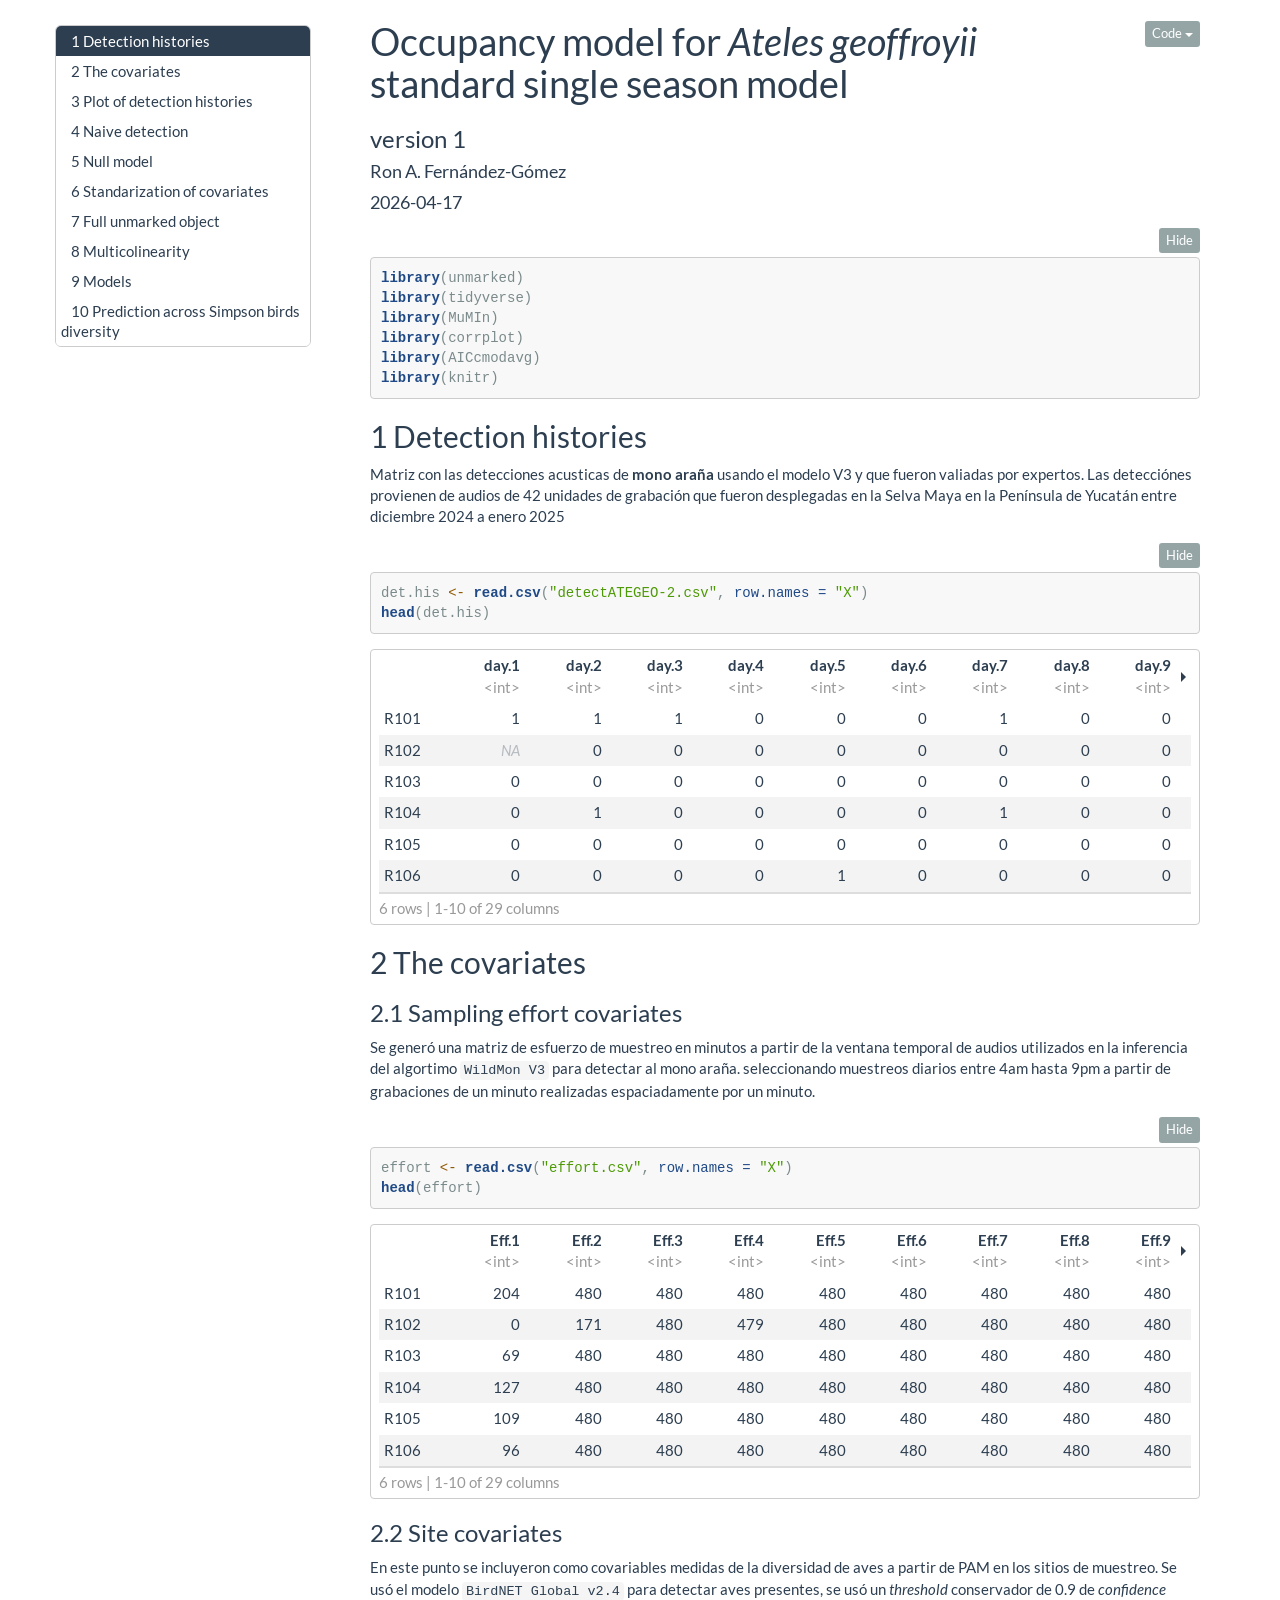
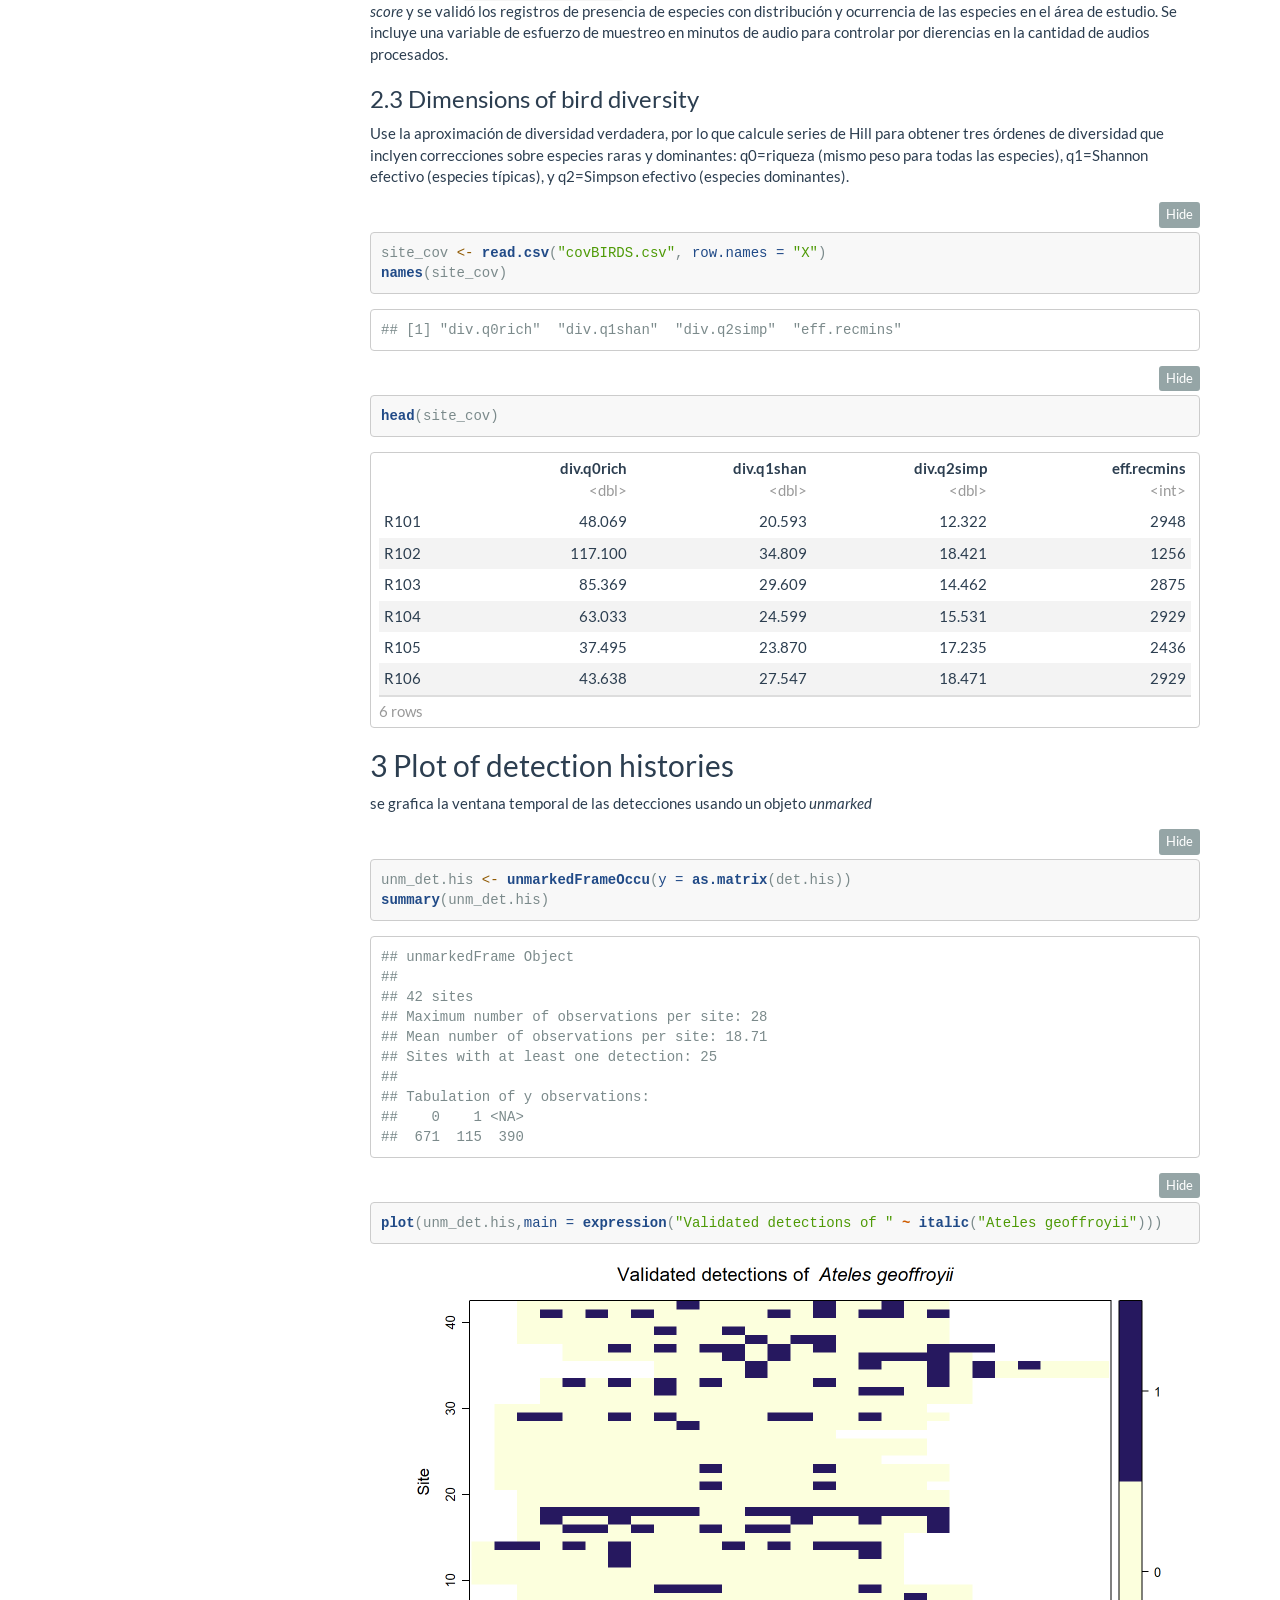
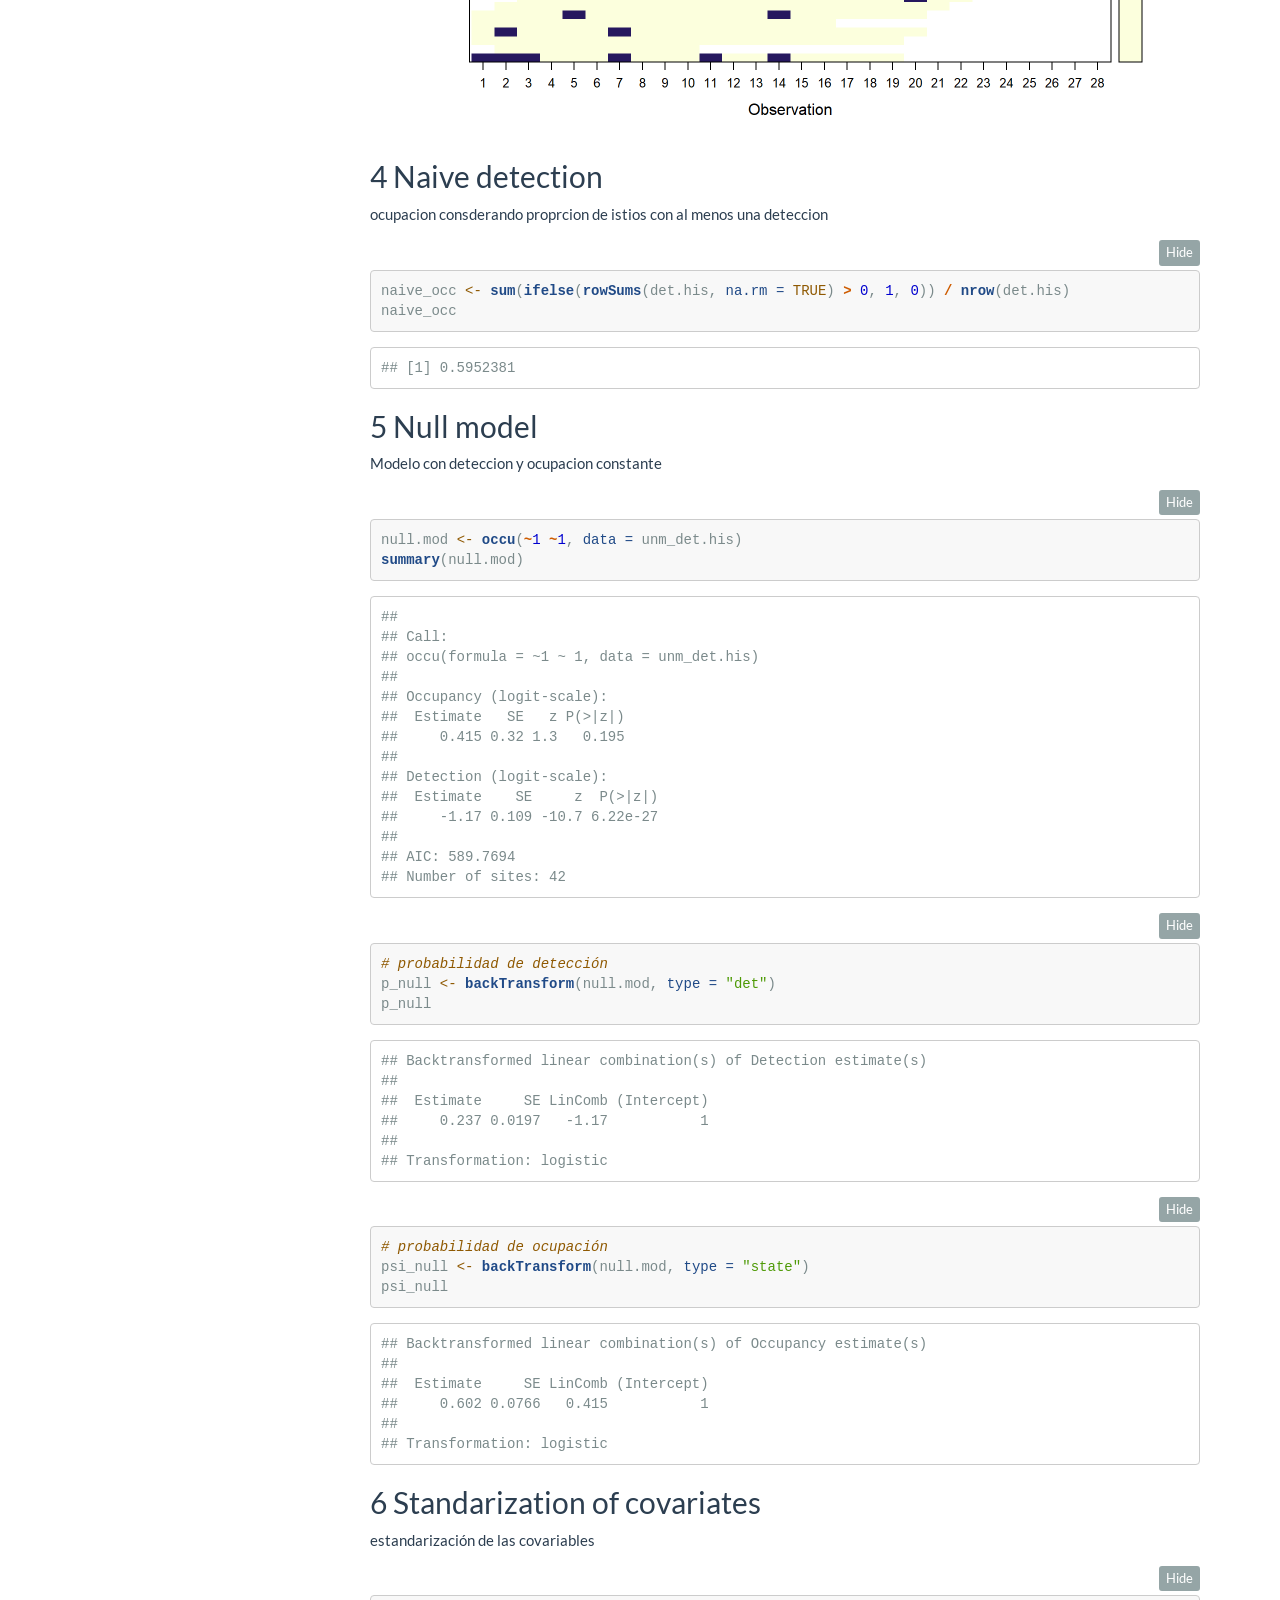
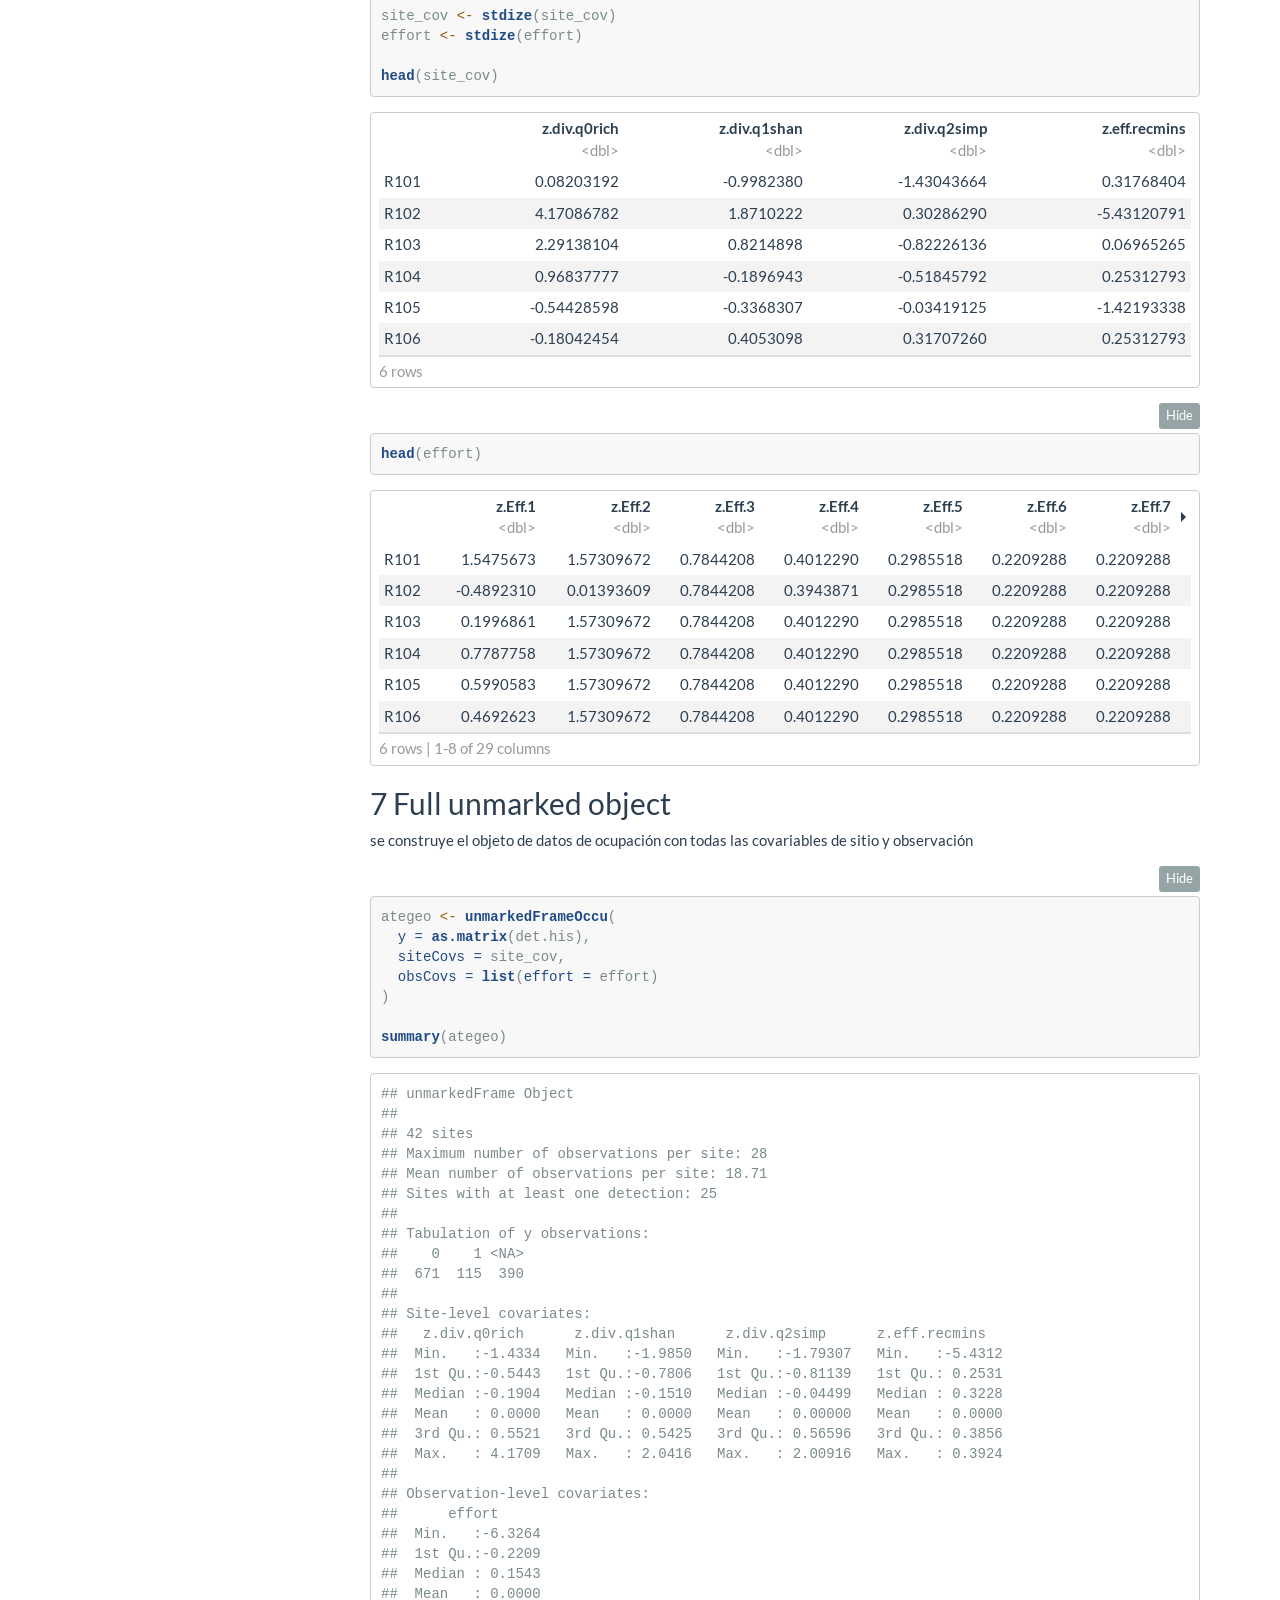
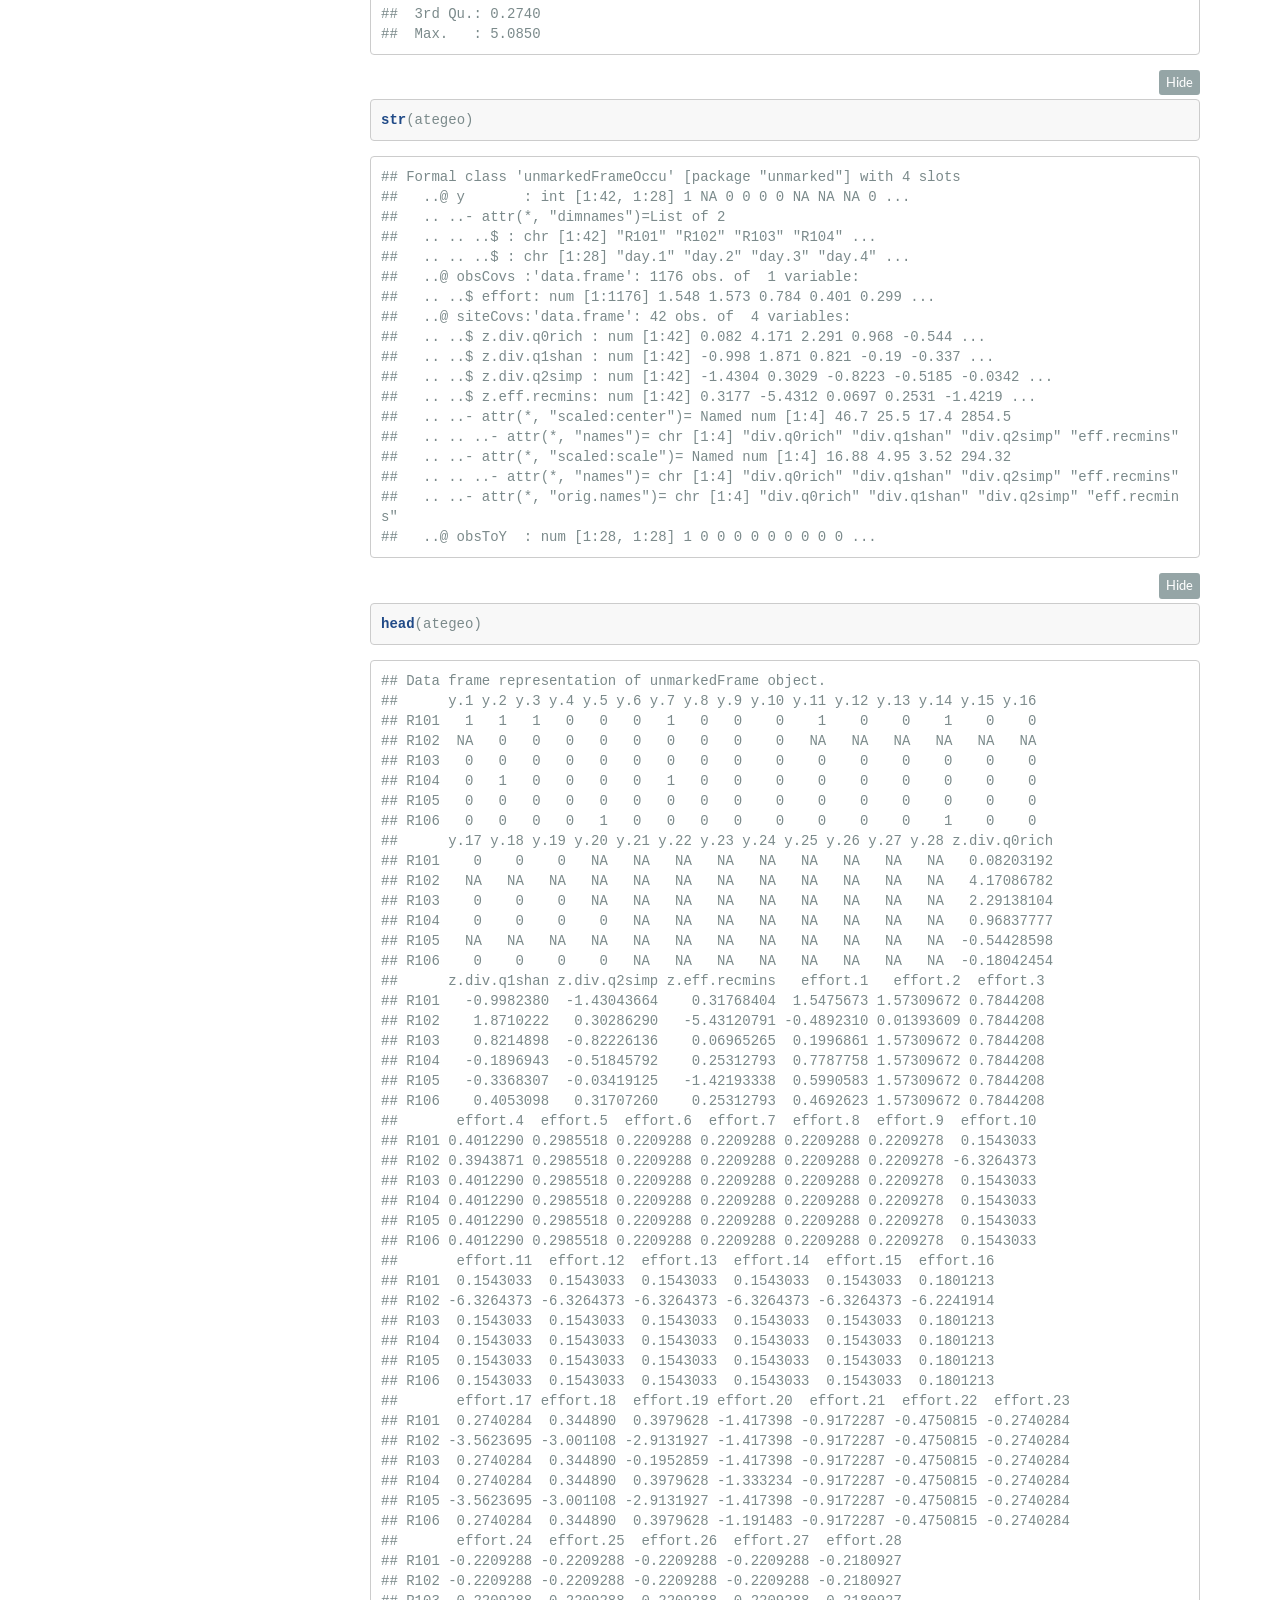
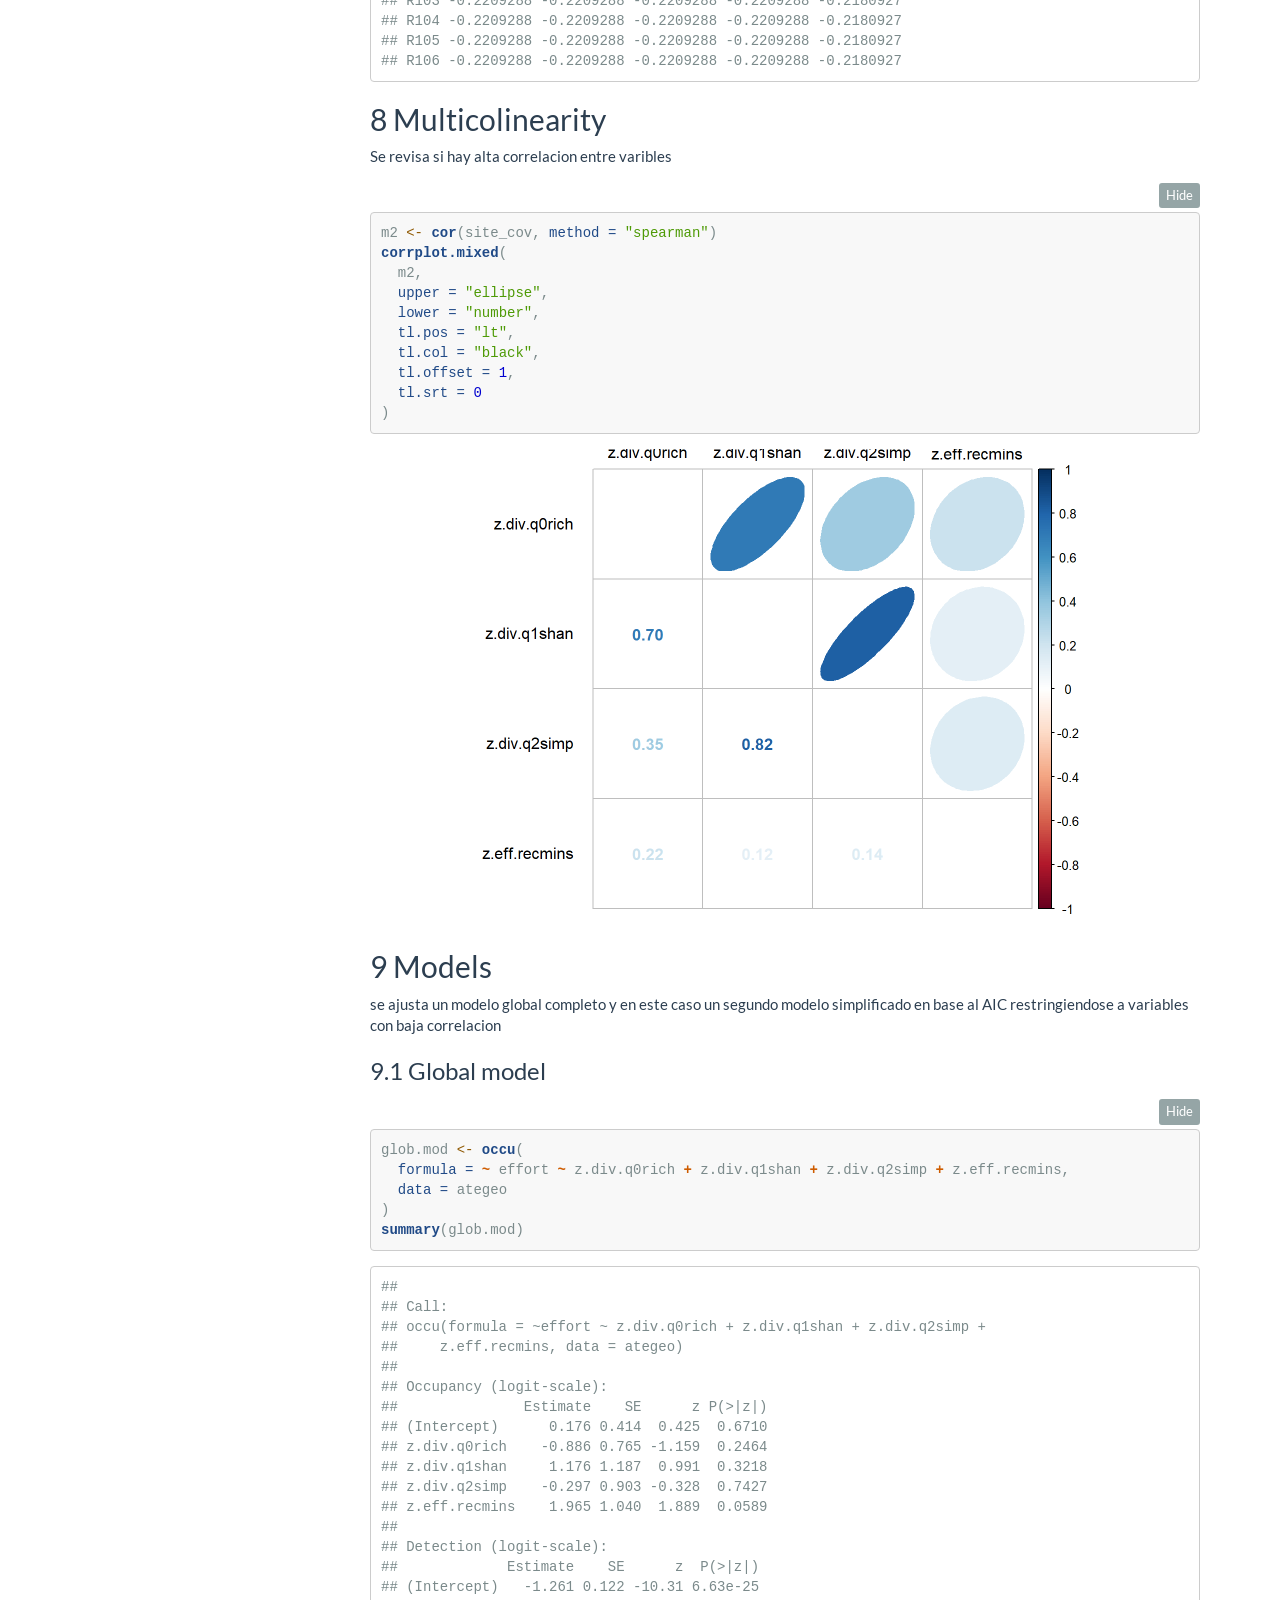
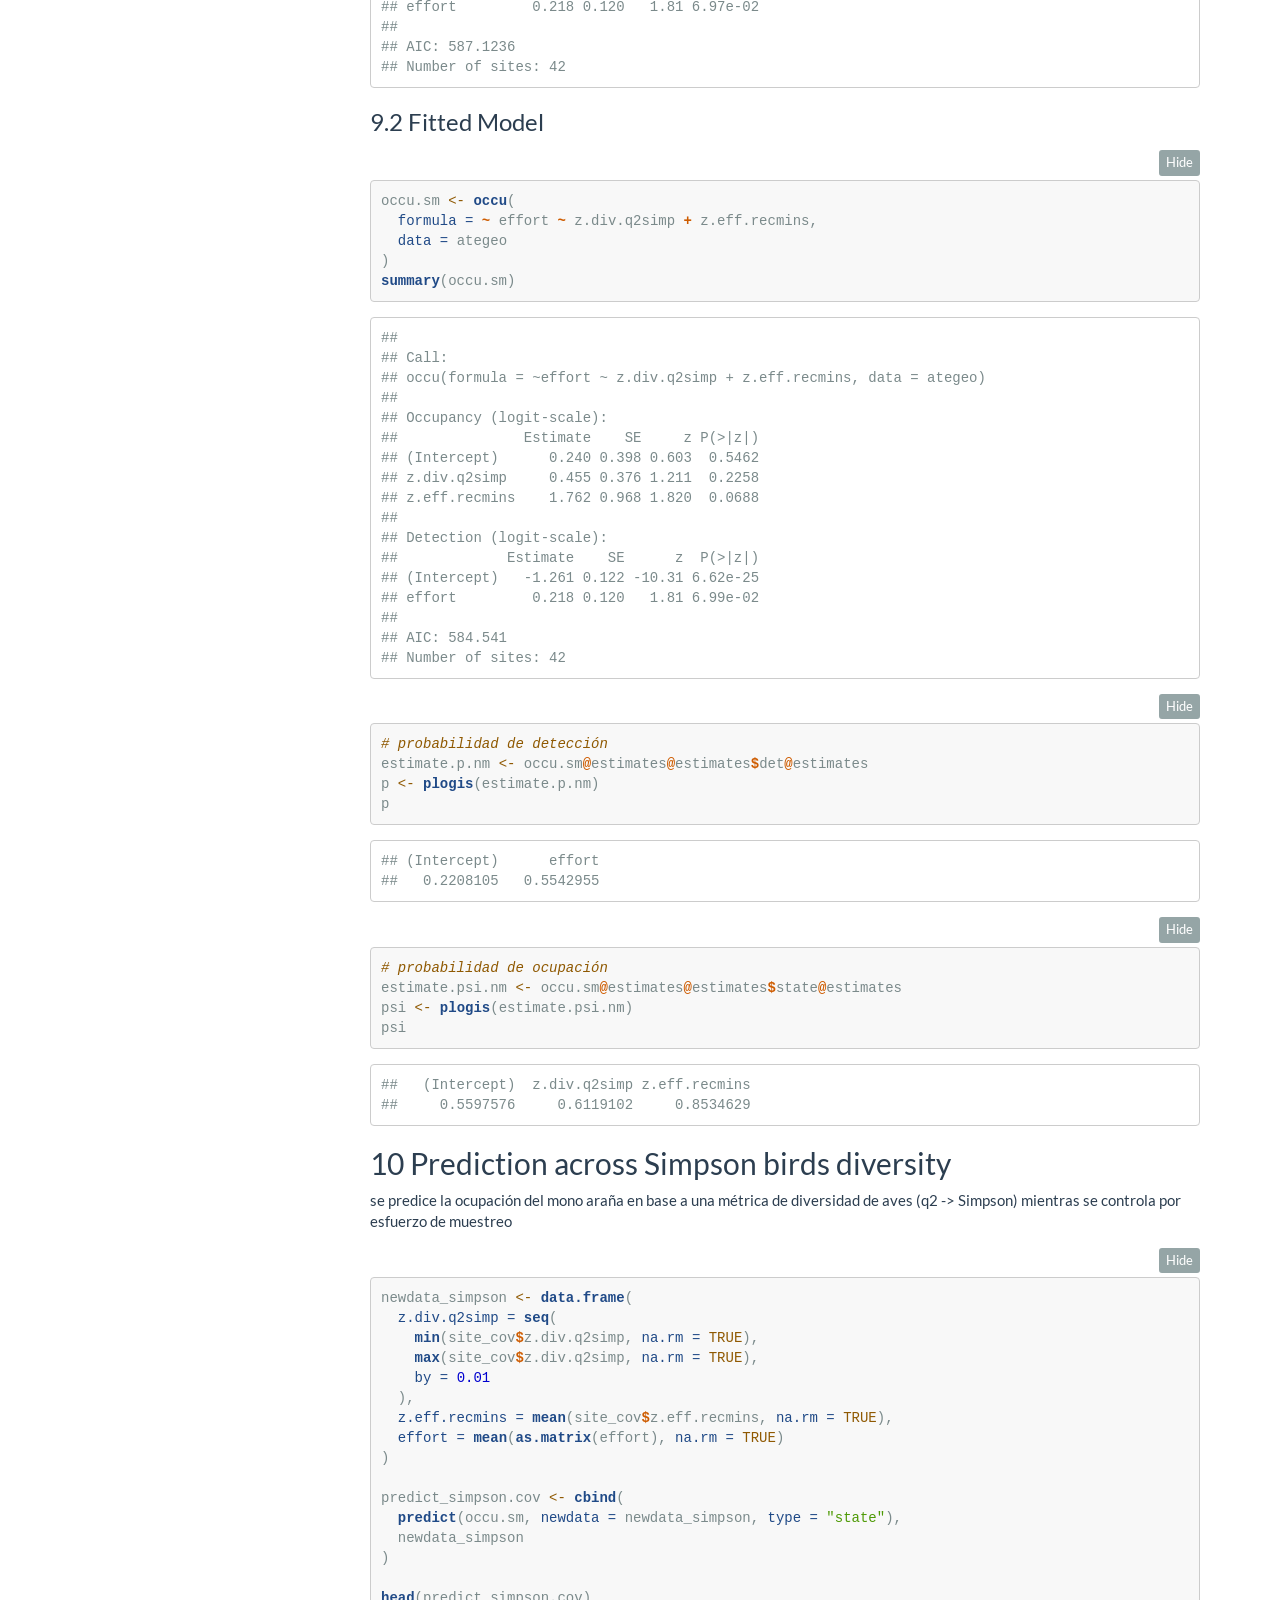
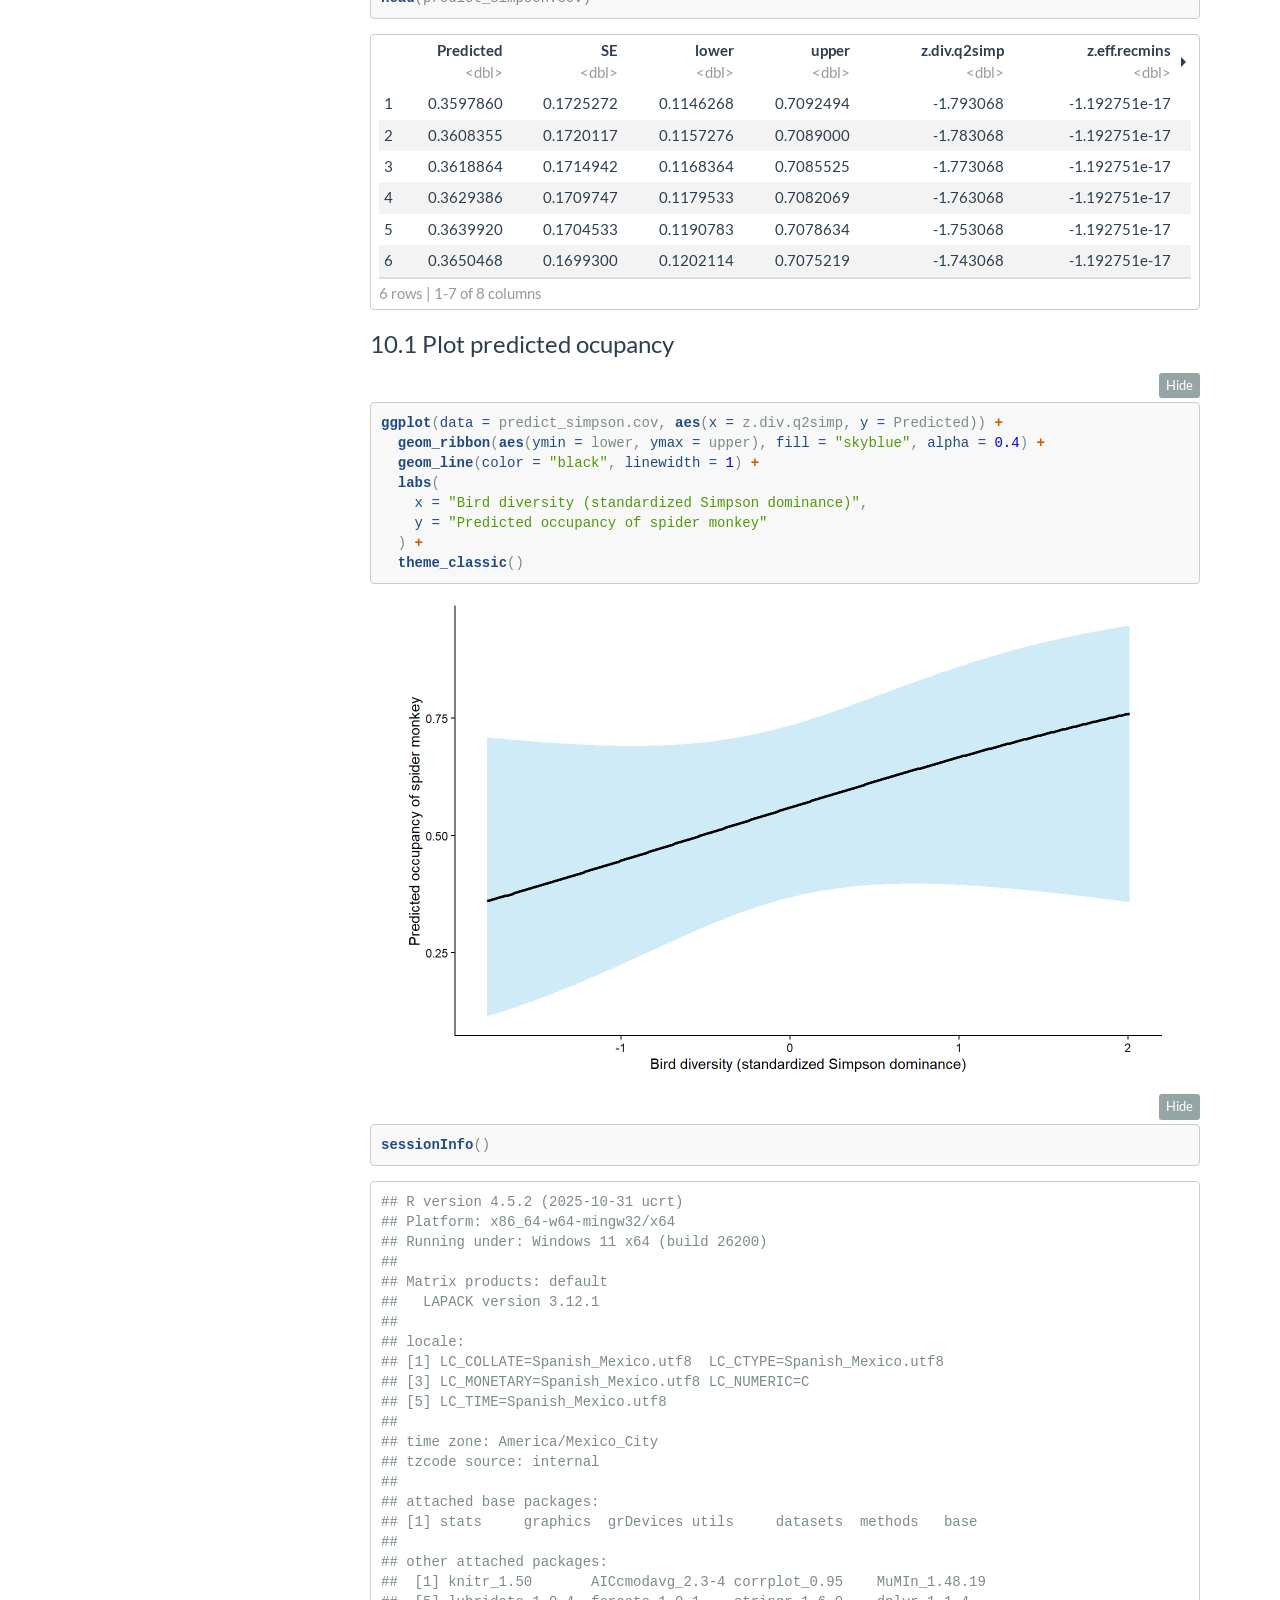
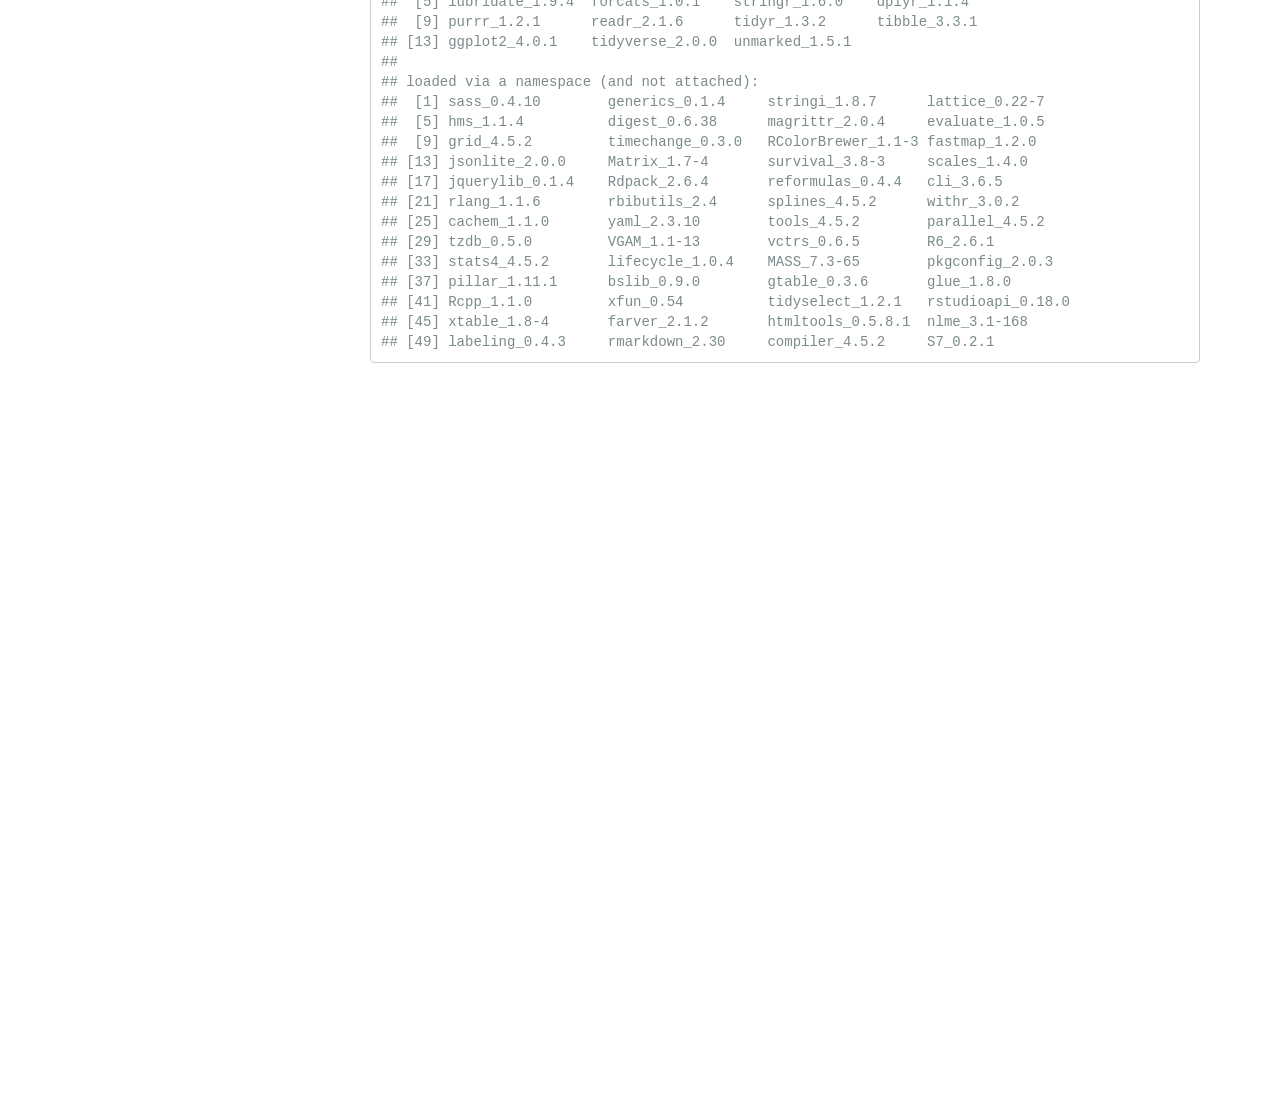
==== commit b17e5398: "Add files via upload update files" ====
--- a/occ/occ-1.html
+++ b/occ/occ-1.html
@@ -2996,6 +2996,15 @@
 ocurrencia de las especies en el área de estudio. Se incluye una
 variable de esfuerzo de muestreo en minutos de audio para controlar por
 dierencias en la cantidad de audios procesados.</p>
+</div>
+<div id="dimensions-of-bird-diversity" class="section level3" number="2.3">
+<h3><span class="header-section-number">2.3</span> Dimensions of bird
+diversity</h3>
+<p>Use la aproximación de diversidad verdadera, por lo que calcule
+series de Hill para obtener tres órdenes de diversidad que inclyen
+correcciones sobre especies raras y dominantes: q0=riqueza (mismo peso
+para todas las especies), q1=Shannon efectivo (especies típicas), y
+q2=Simpson efectivo (especies dominantes).</p>
 <div class="sourceCode" id="cb4"><pre class="sourceCode r"><code class="sourceCode r"><span id="cb4-1"><a href="#cb4-1" tabindex="-1"></a>site_cov <span class="ot">&lt;-</span> <span class="fu">read.csv</span>(<span class="st">&quot;covBIRDS.csv&quot;</span>, <span class="at">row.names =</span> <span class="st">&quot;X&quot;</span>)</span>
 <span id="cb4-2"><a href="#cb4-2" tabindex="-1"></a><span class="fu">names</span>(site_cov)</span></code></pre></div>
 <pre><code>## [1] &quot;div.q0rich&quot;  &quot;div.q1shan&quot;  &quot;div.q2simp&quot;  &quot;eff.recmins&quot;</code></pre>
